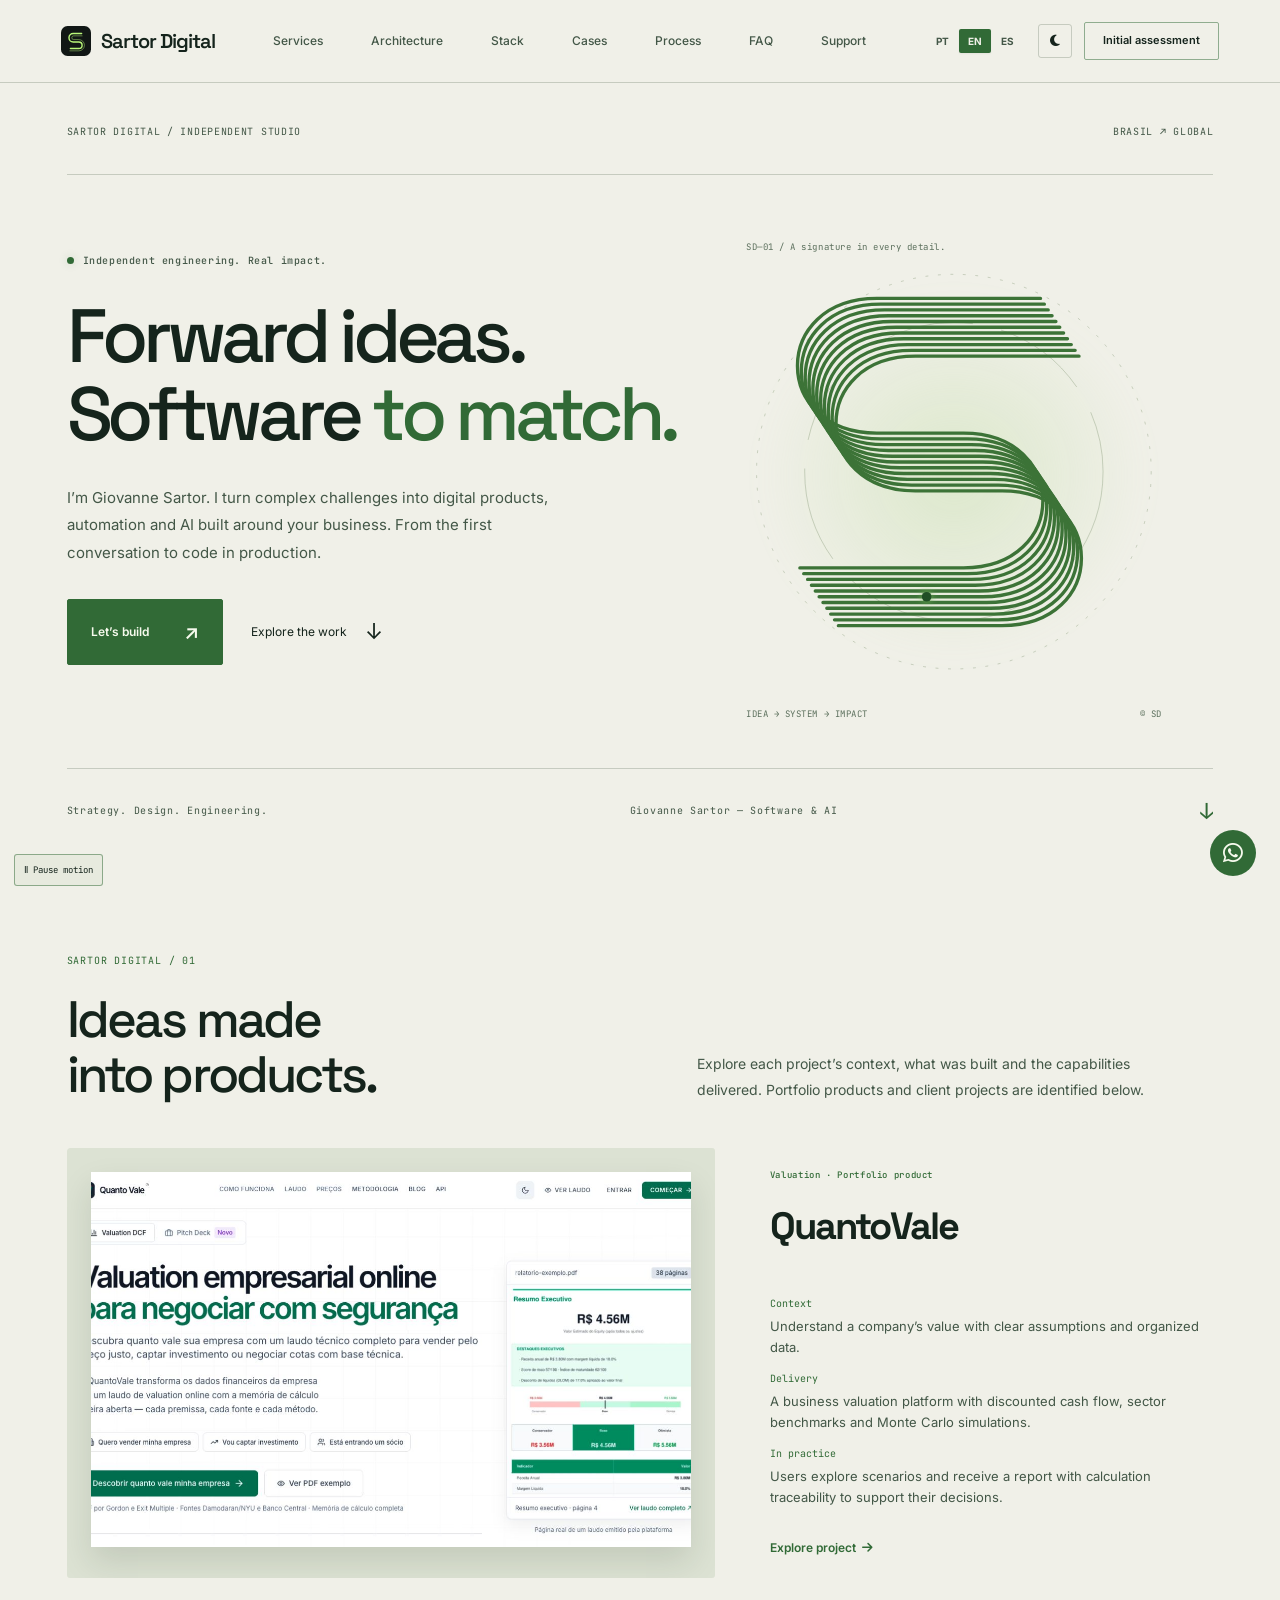
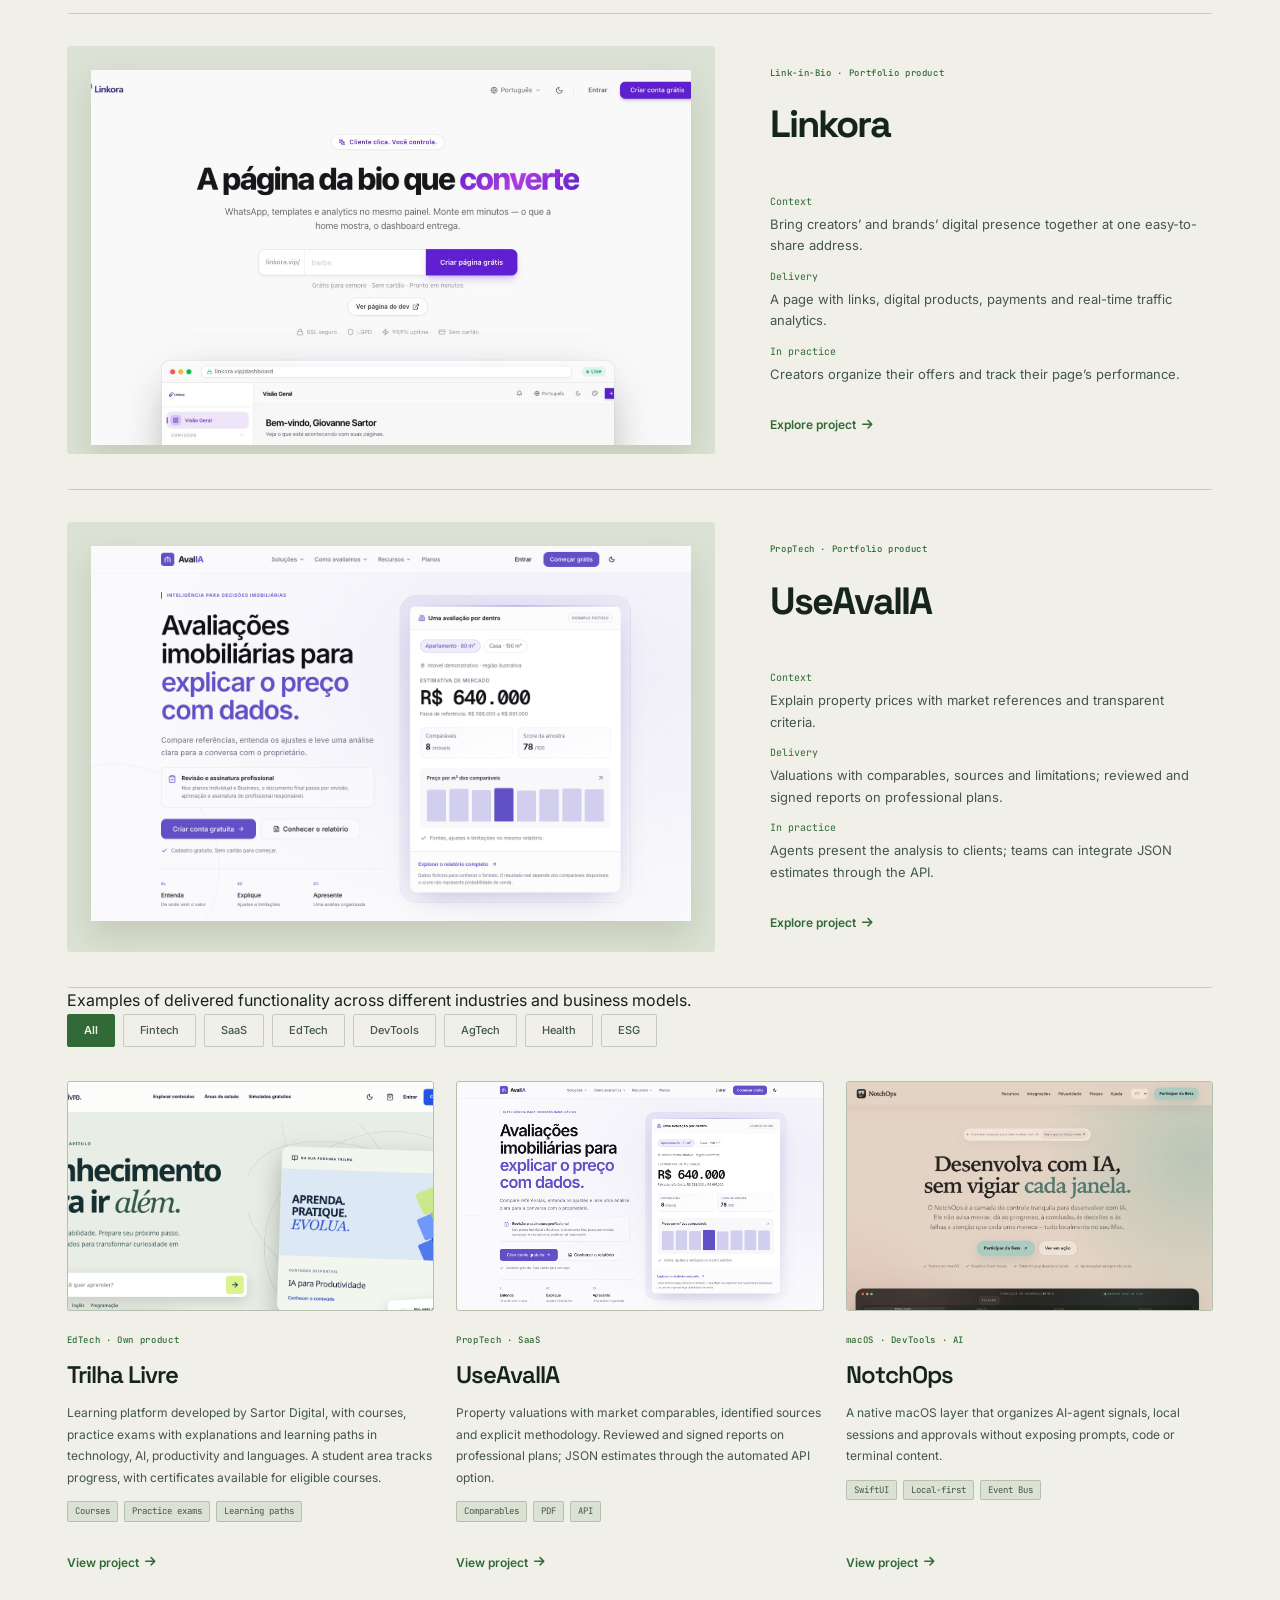
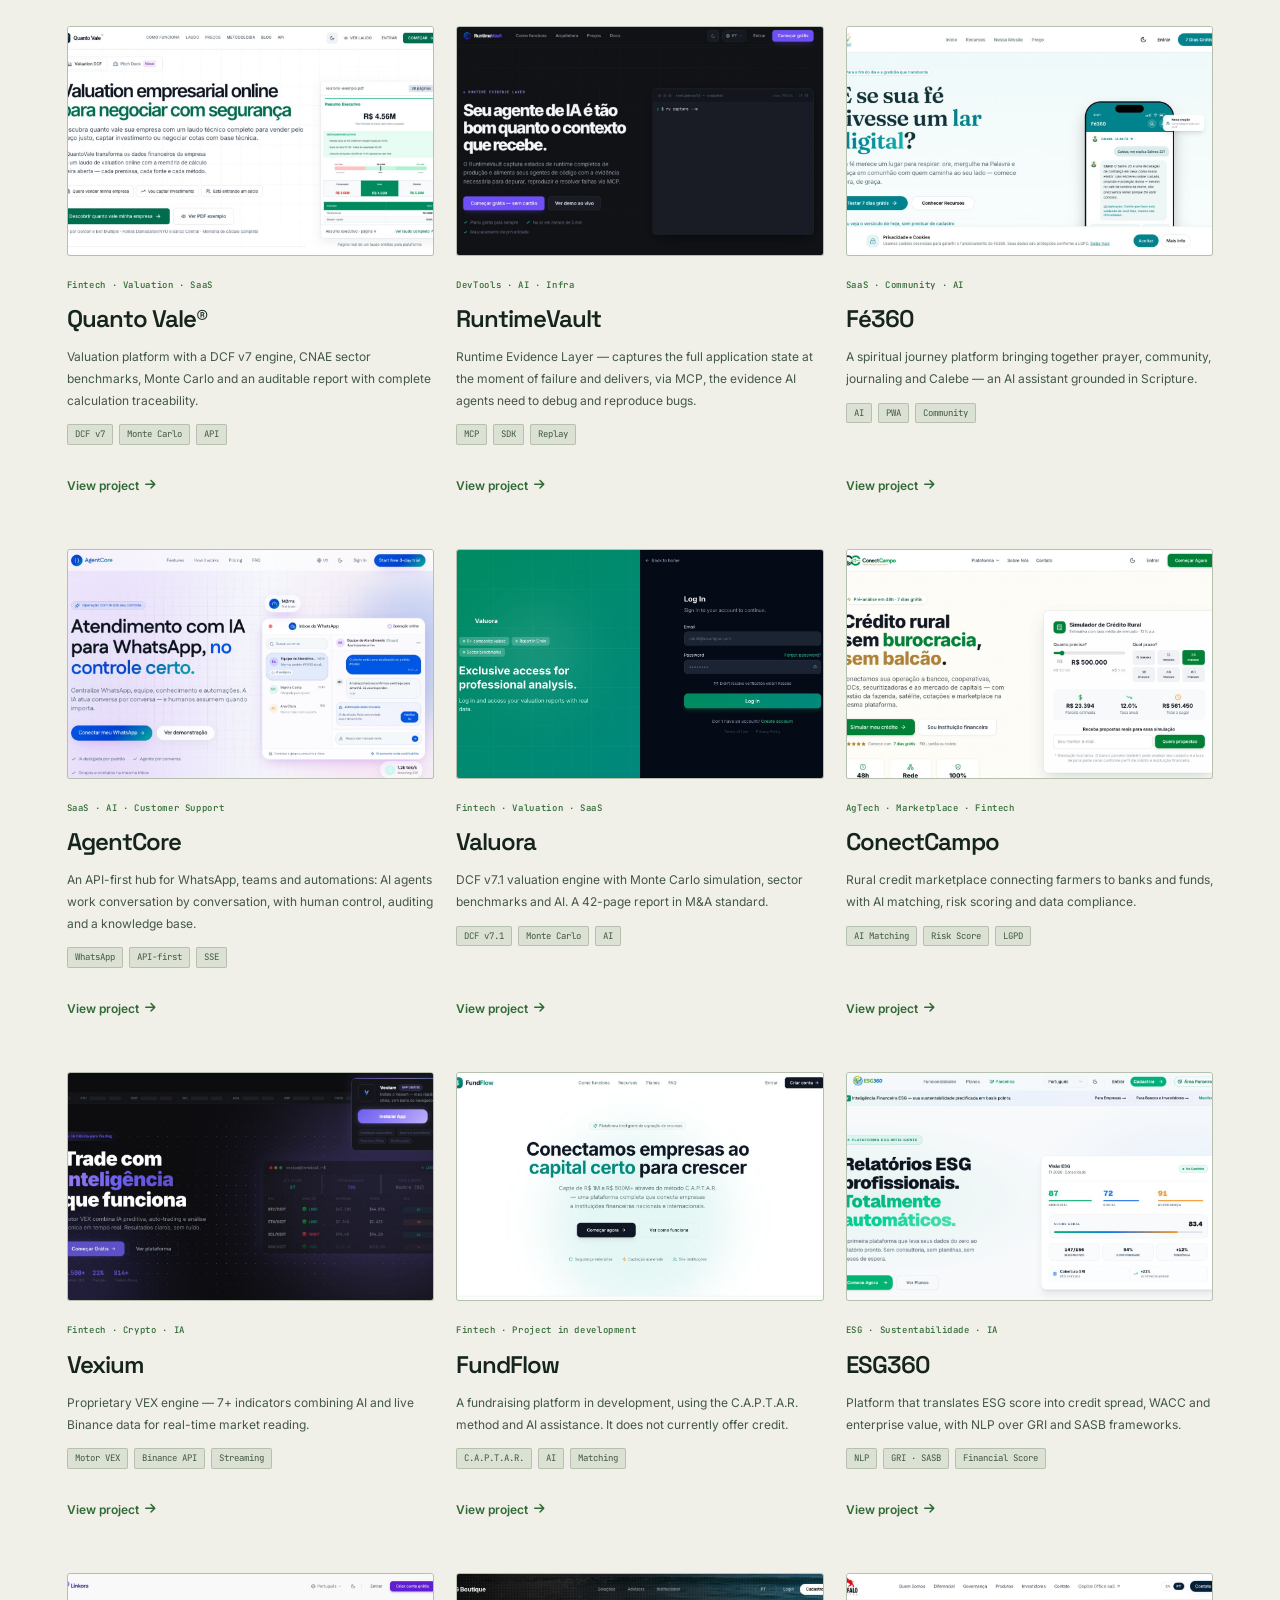
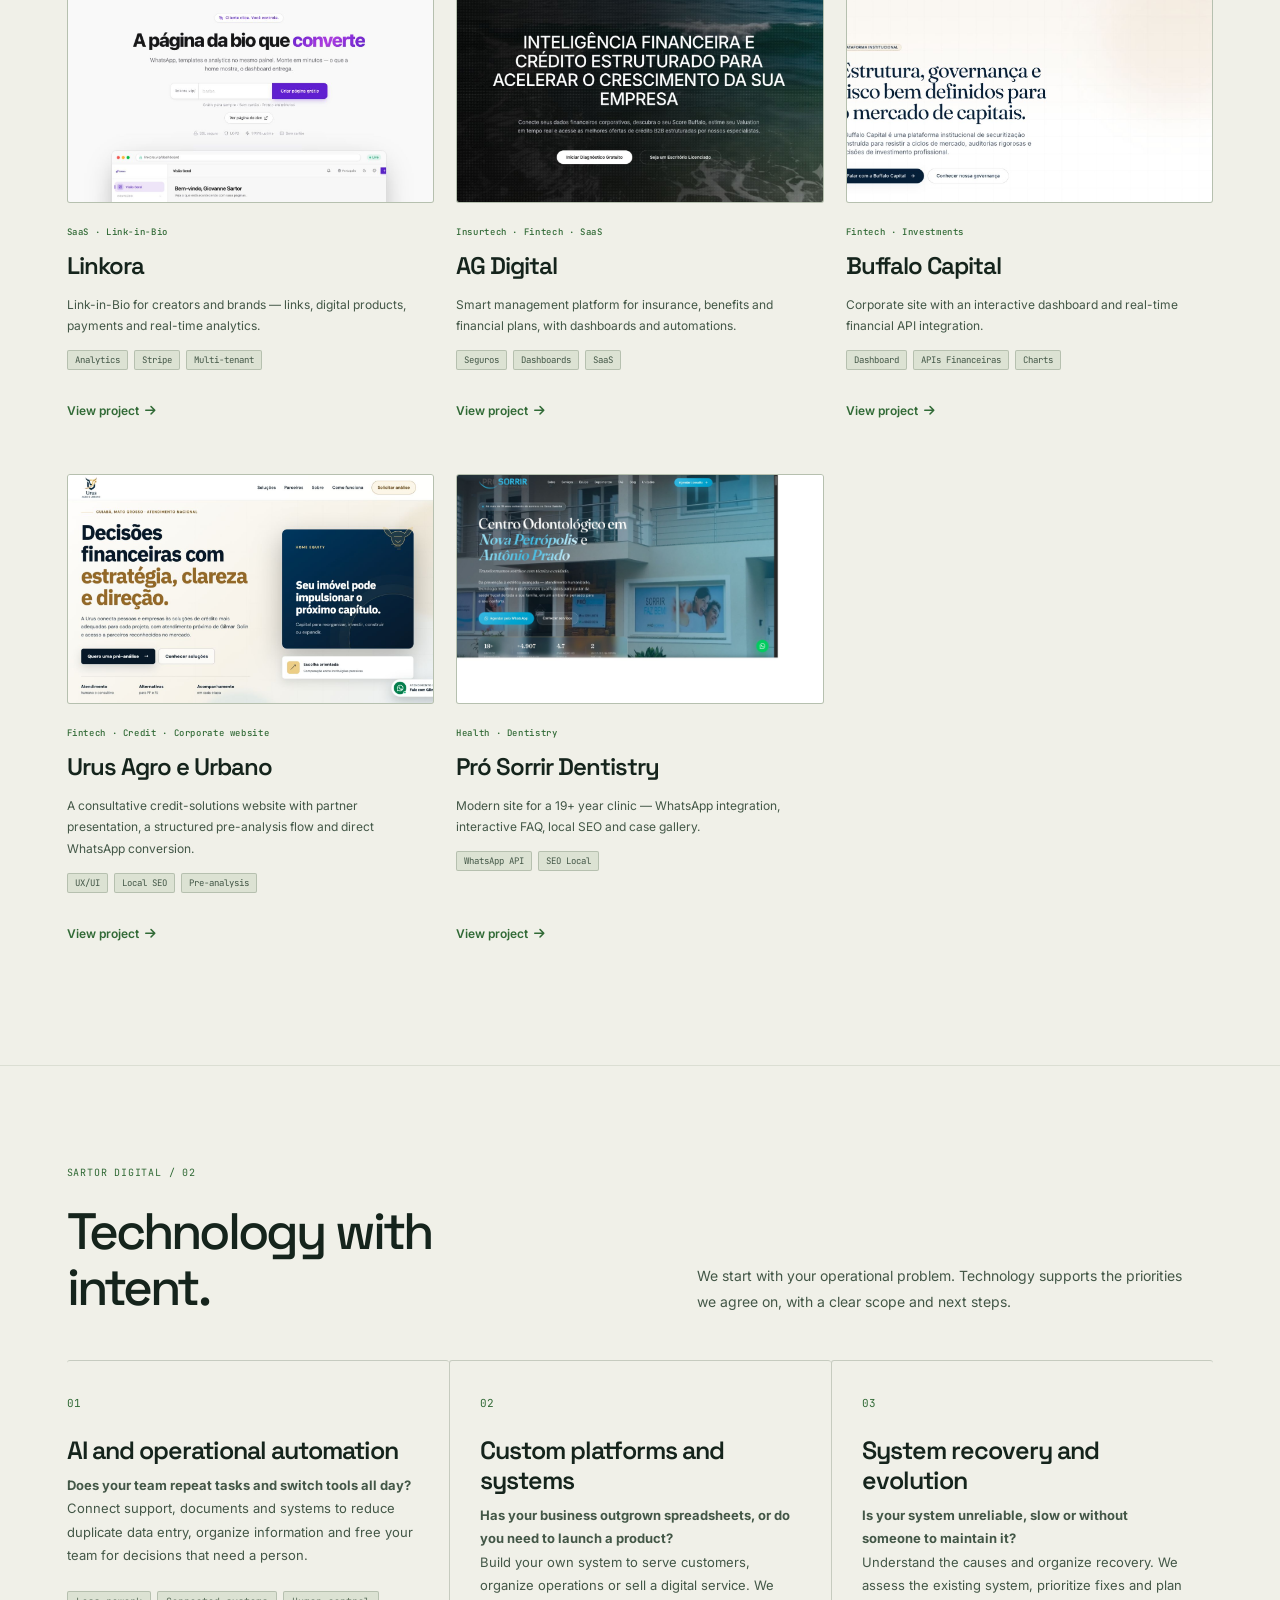
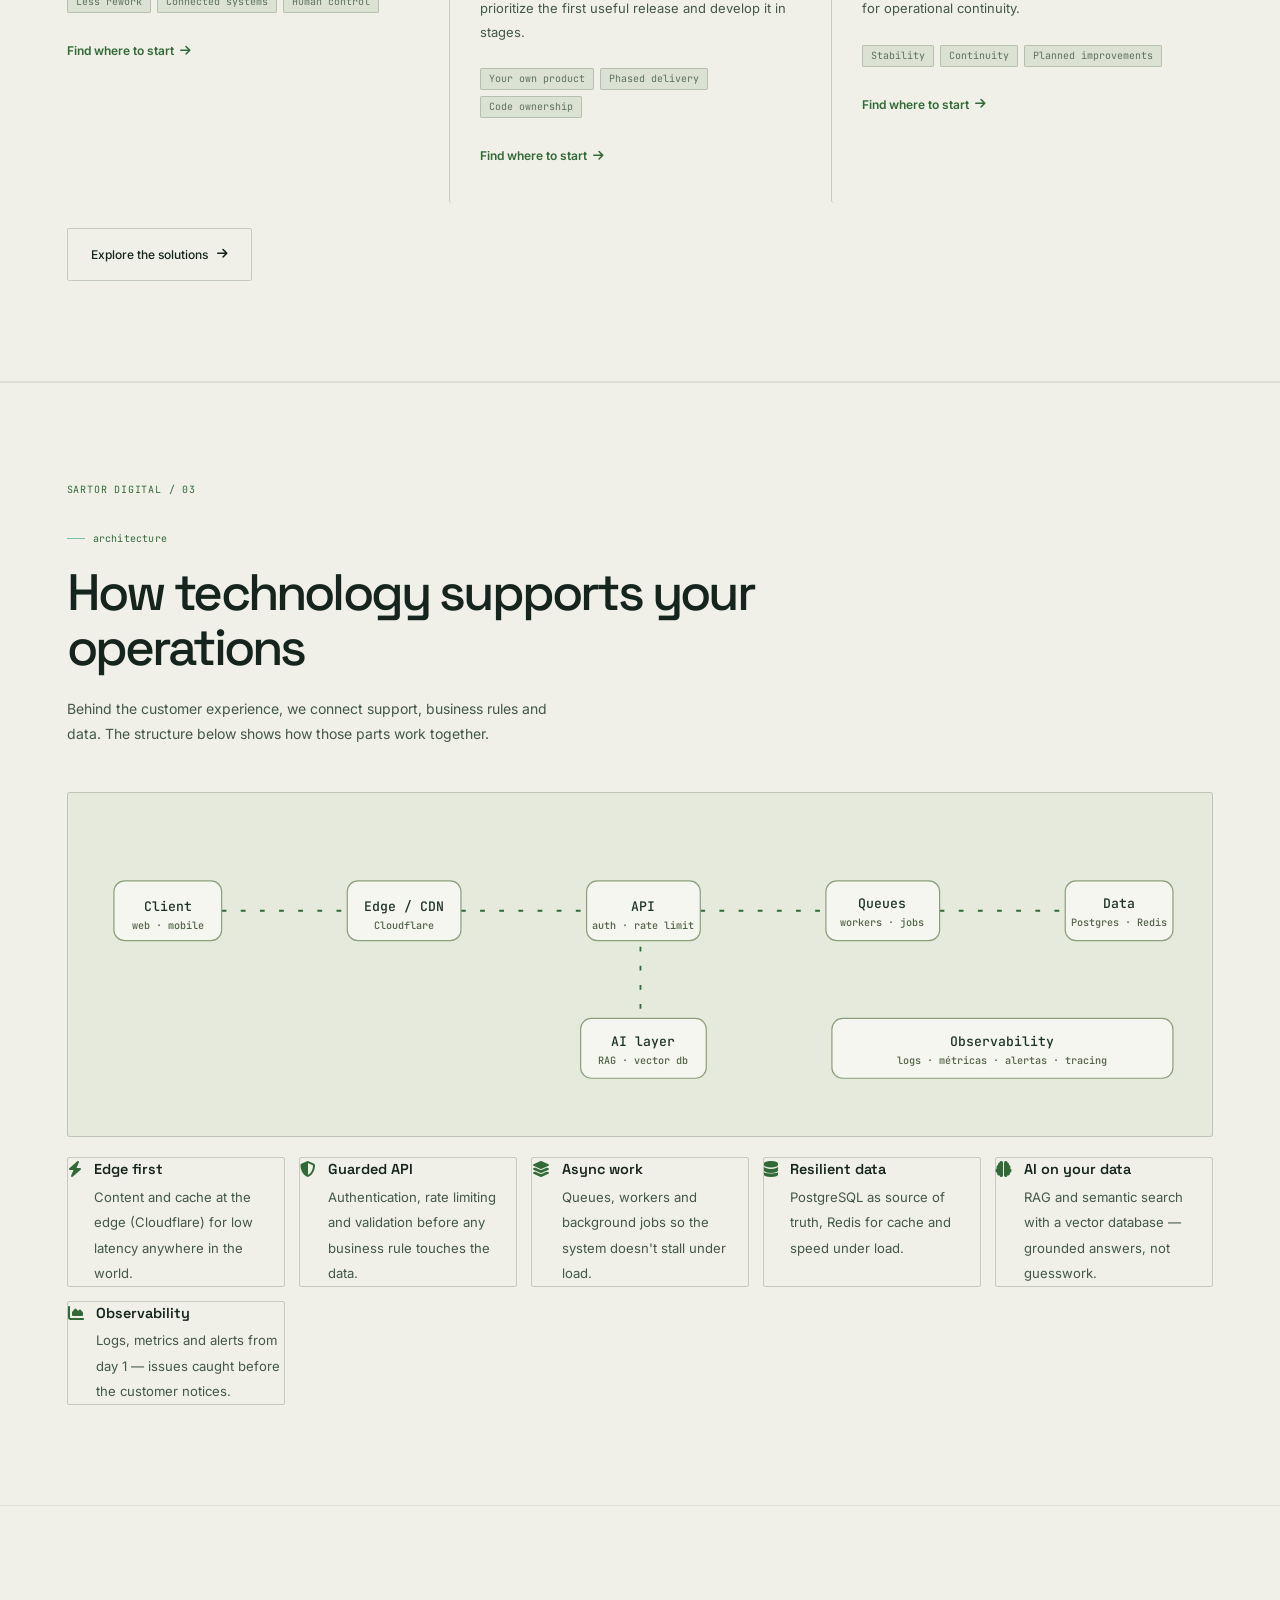
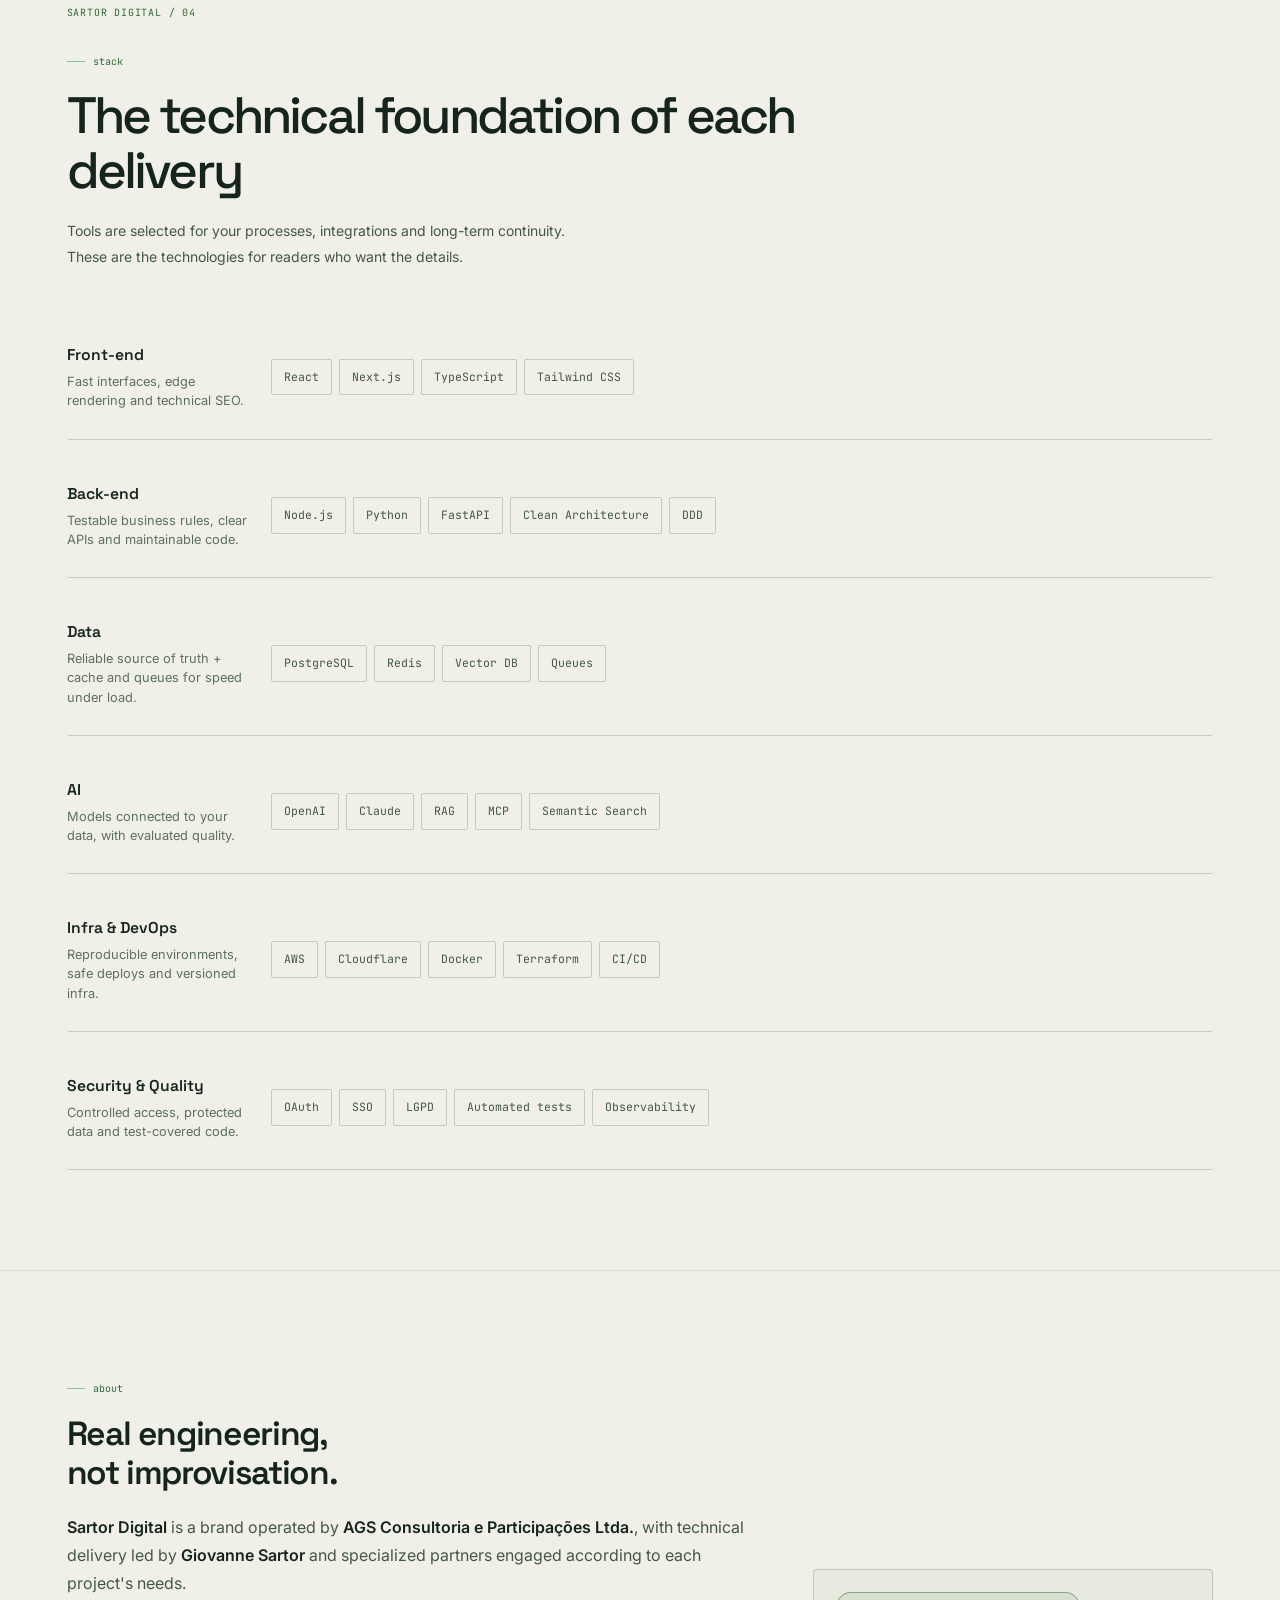
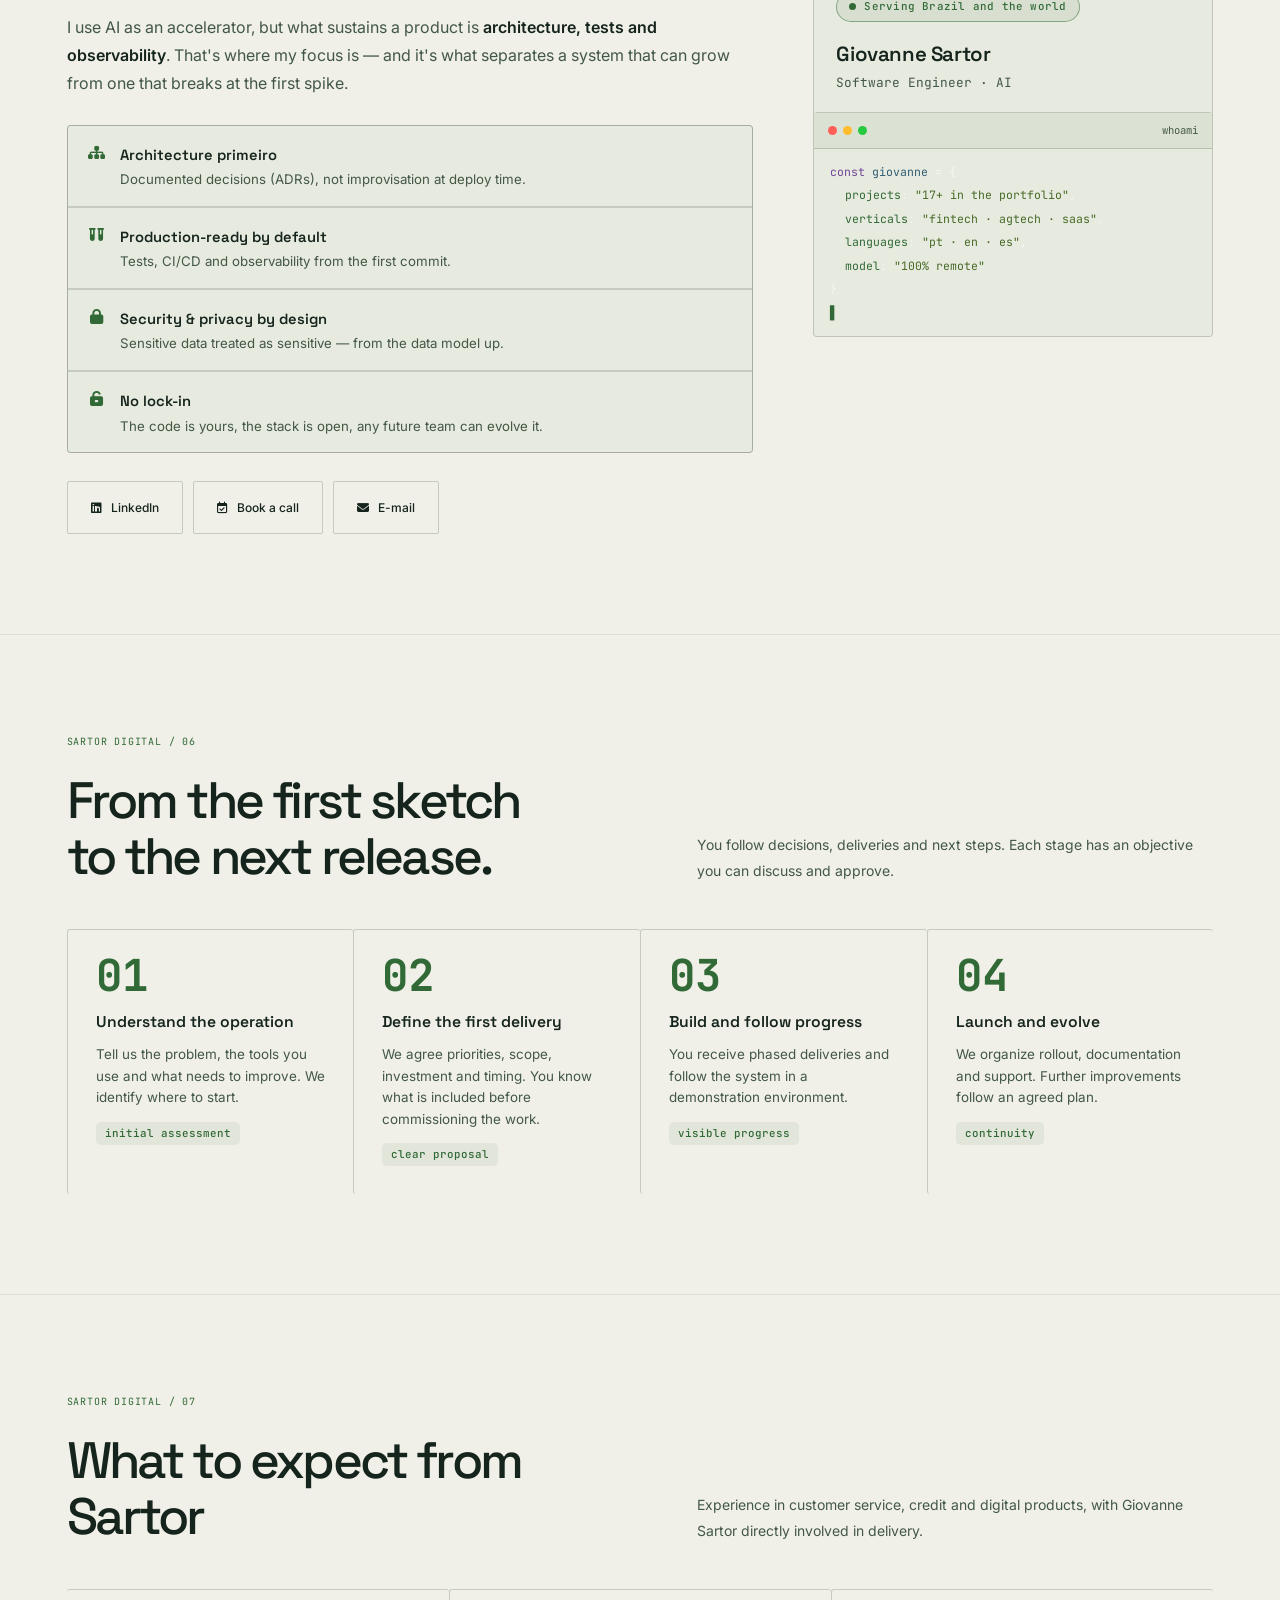
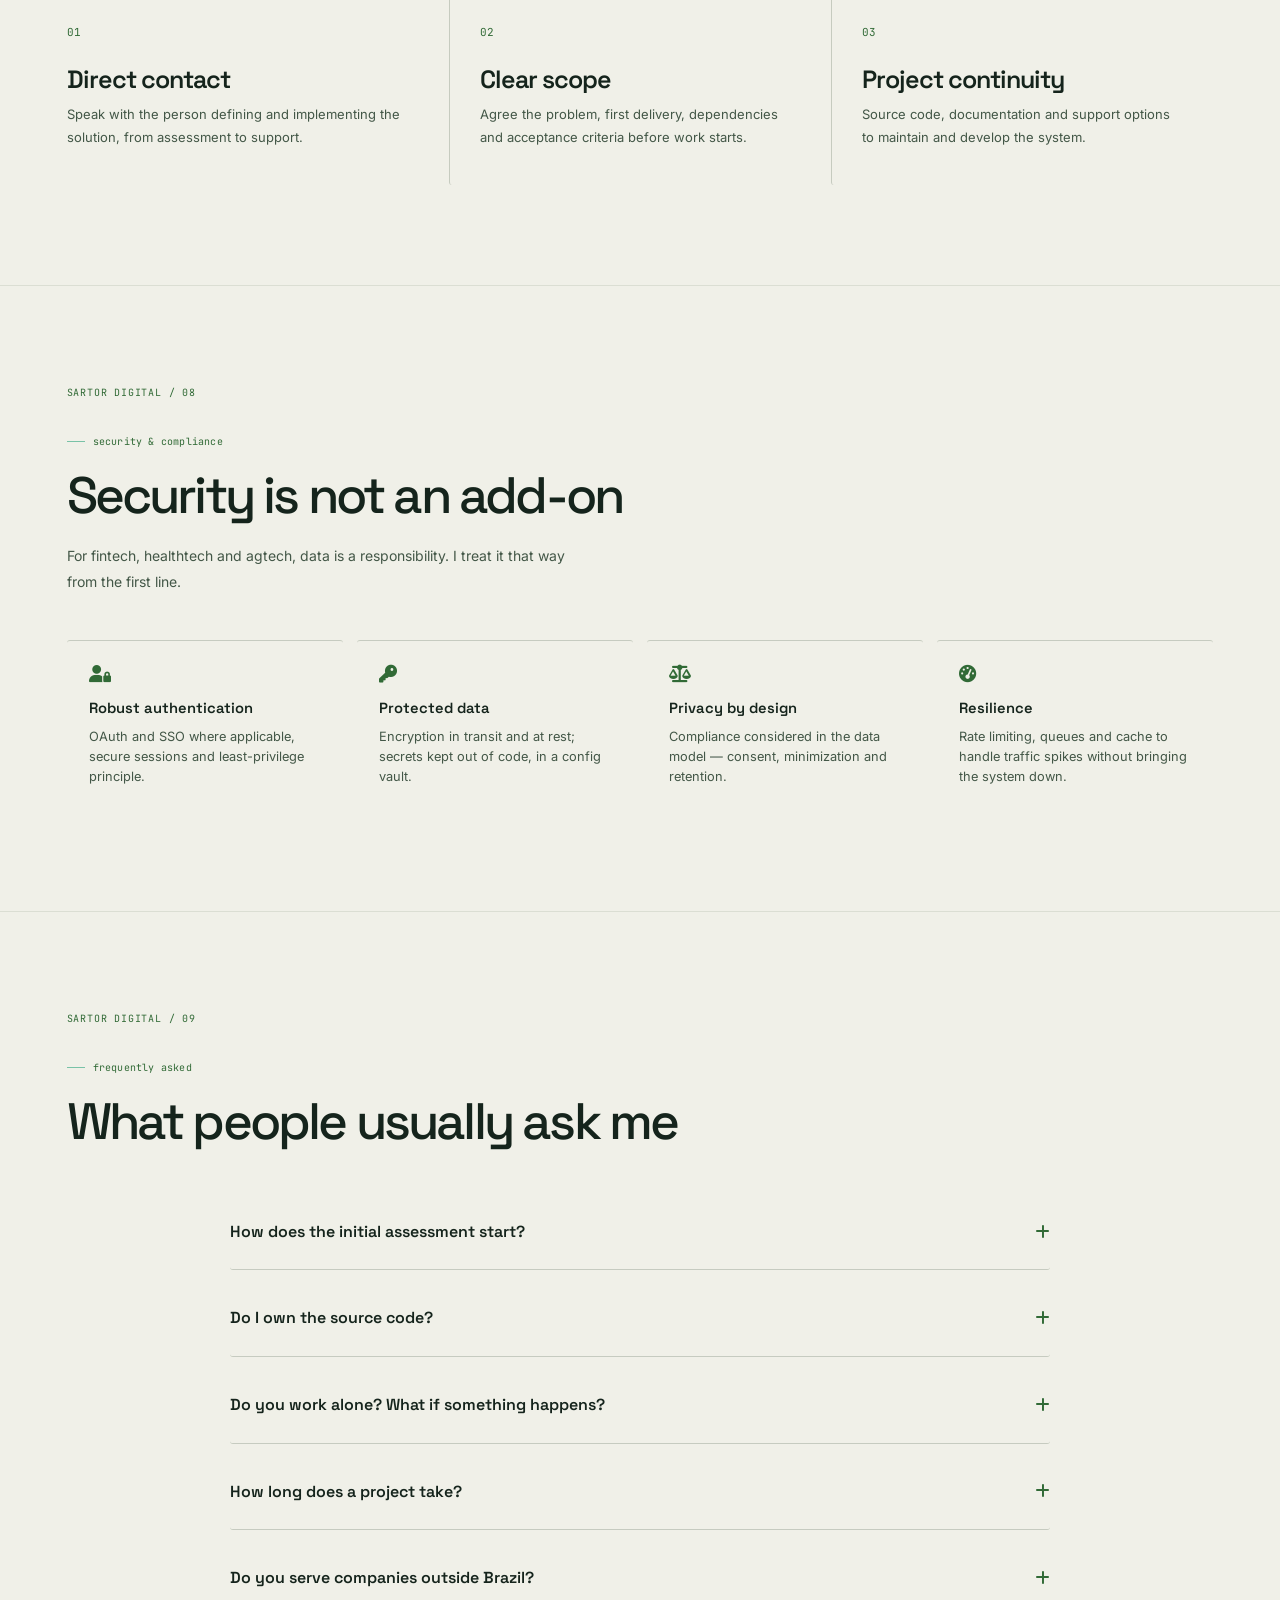
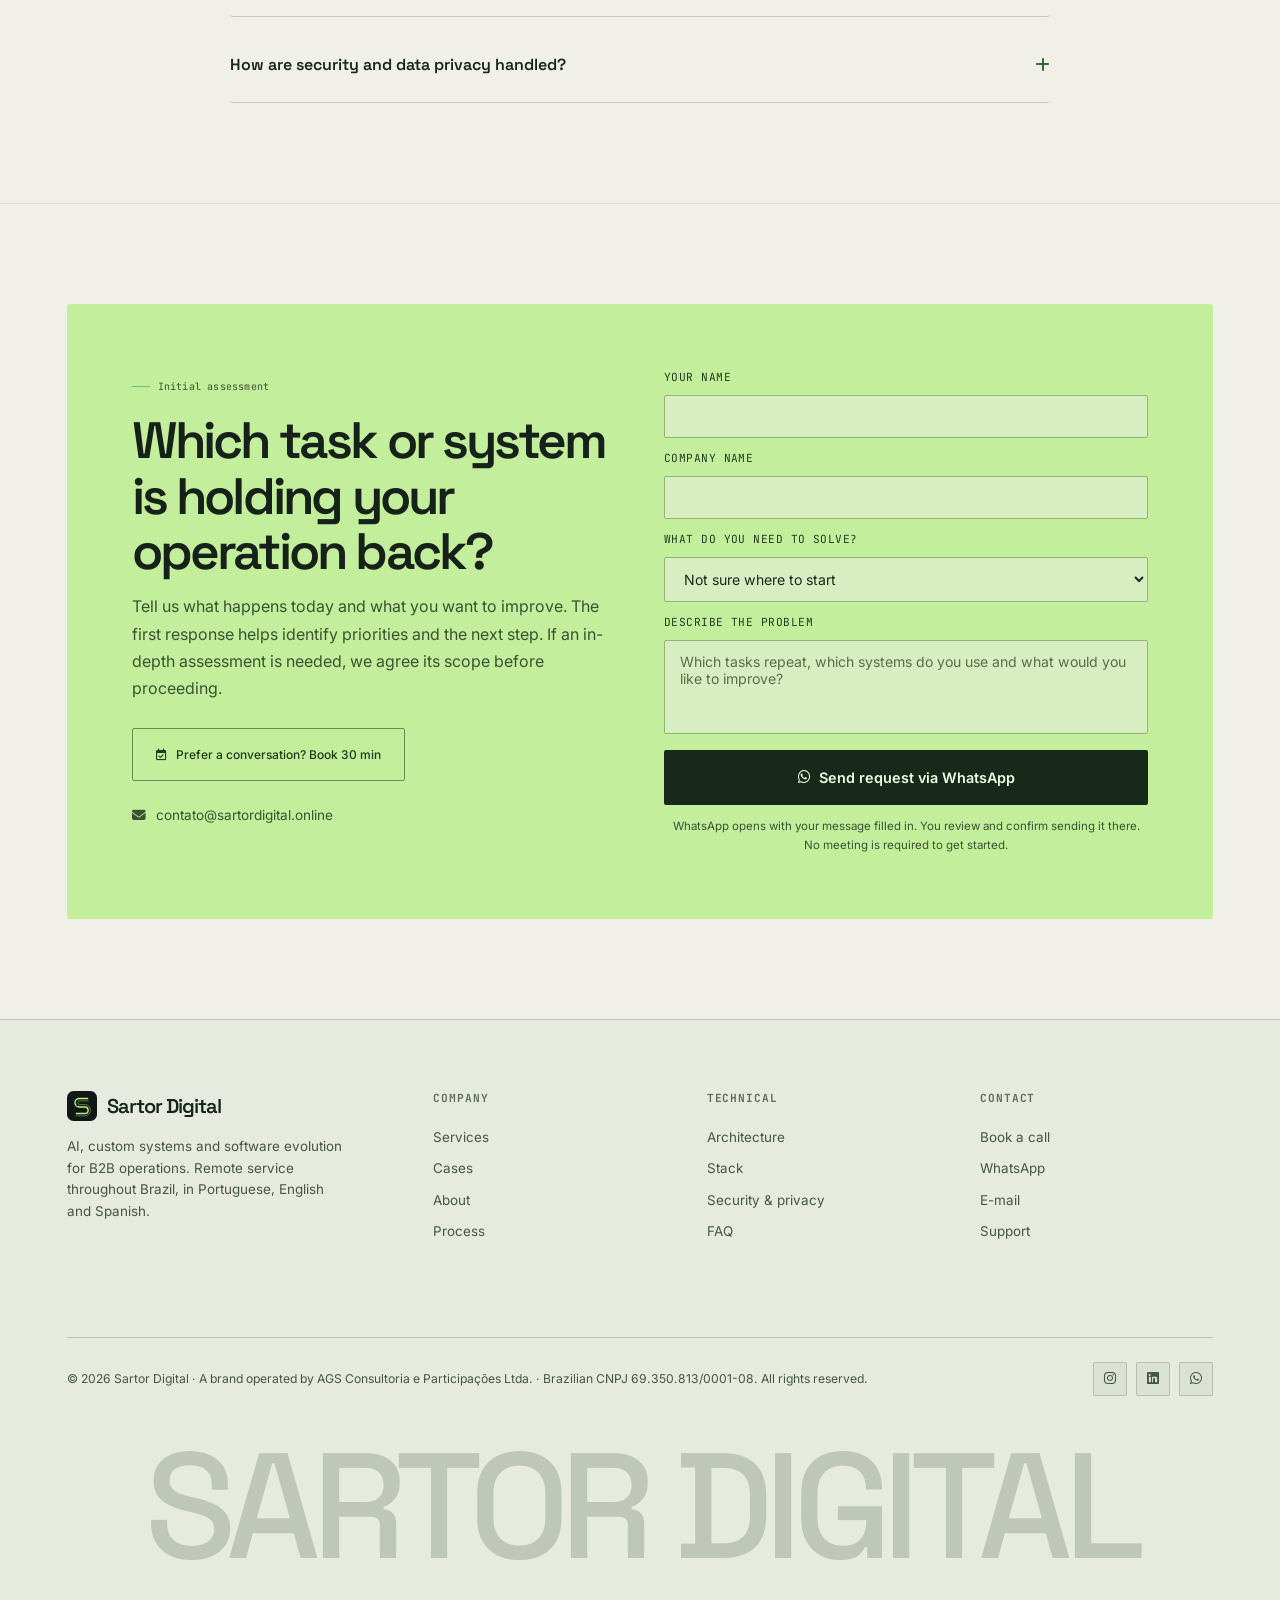
==== en/index.html @ 44c18caf "fix: serve new signature logo and favicon directly with fresh asset URLs" ====
<!DOCTYPE html>

<html data-theme="light" lang="en">
<head>
<meta charset="utf-8"/>
<script>(function(){var t=localStorage.getItem('sd-theme')||(window.matchMedia('(prefers-color-scheme: light)').matches?'light':'dark');document.documentElement.setAttribute('data-theme',t);})();</script>
<meta content="width=device-width, initial-scale=1.0" name="viewport"/>
<title>Software and AI to simplify your operations — Sartor Digital</title>
<meta content="Automate tasks, connect systems and launch your product. AI, custom platforms and system recovery. Remote service throughout Brazil." name="description"/>
<meta content="#F7F8FA" name="theme-color"/>
<meta content="AGS Consultoria e Participações Ltda." name="author"/>
<link href="https://sartordigital.online/en/" rel="canonical"/>
<link href="https://sartordigital.online/" hreflang="pt-br" rel="alternate"/>
<link href="https://sartordigital.online/en/" hreflang="en-us" rel="alternate"/>
<link href="https://sartordigital.online/es/" hreflang="es-es" rel="alternate"/>
<link href="https://sartordigital.online/" hreflang="x-default" rel="alternate"/>
<meta content="Sartor Digital — Software and AI to simplify your operations" property="og:title"/>
<meta content="Automate tasks, connect systems and launch your product. AI, custom platforms and system recovery. Remote service throughout Brazil." property="og:description"/>
<meta content="website" property="og:type"/>
<meta content="https://sartordigital.online/en/" property="og:url"/>
<meta content="https://sartordigital.online/en/og-image.png" property="og:image"/>
<meta content="1200" property="og:image:width"/>
<meta content="630" property="og:image:height"/>
<meta content="en_US" property="og:locale"/>
<meta content="summary_large_image" name="twitter:card"/>
<meta content="Sartor Digital — Software and AI to simplify your operations" name="twitter:title"/>
<meta content="Automate tasks, connect systems and launch your product. AI, custom platforms and system recovery. Remote service throughout Brazil." name="twitter:description"/>
<meta content="https://sartordigital.online/en/og-image.png" name="twitter:image"/>
<link href="../assets/signature-mark.svg" rel="icon" type="image/svg+xml"/>
<link href="https://fonts.googleapis.com" rel="preconnect"/>
<link crossorigin="" href="https://fonts.gstatic.com" rel="preconnect"/>
<link href="https://fonts.googleapis.com/css2?family=Space+Grotesk:wght@400;500;600;700&amp;family=Inter:wght@300;400;500;600;700&amp;family=JetBrains+Mono:wght@400;500&amp;display=swap" rel="stylesheet"/>
<link href="https://cdnjs.cloudflare.com/ajax/libs/font-awesome/6.4.0/css/all.min.css" rel="stylesheet"/>
<script type="application/ld+json">
{
  "@context": "https://schema.org",
  "@graph": [
    {
      "@type": "Organization",
      "@id": "https://sartordigital.online/#org",
      "name": "Sartor Digital",
      "legalName": "AGS Consultoria e Participações Ltda.",
      "taxID": "69.350.813/0001-08",
      "url": "https://sartordigital.online",
      "logo": "https://sartordigital.online/og-image.png",
      "image": "https://sartordigital.online/og-image.png",
      "founder": {
        "@type": "Person",
        "name": "Giovanne Sartor"
      },
      "description": "Automate tasks, connect systems and launch your product. AI, custom platforms and system recovery. Remote service throughout Brazil.",
      "sameAs": [
        "https://www.linkedin.com/in/giovannesartor/",
        "https://www.instagram.com/sartordigital"
      ]
    },
    {
      "@type": "ProfessionalService",
      "@id": "https://sartordigital.online/#service",
      "name": "Sartor Digital",
      "serviceType": [
        "AI and operational automation",
        "Custom platforms and systems",
        "System recovery and evolution"
      ],
      "provider": {
        "@id": "https://sartordigital.online/#org"
      },
      "areaServed": "Worldwide",
      "availableLanguage": [
        "en",
        "pt-BR",
        "es"
      ],
      "priceRange": "$$$",
      "url": "https://sartordigital.online"
    },
    {
      "@type": "Person",
      "@id": "https://sartordigital.online/#person",
      "name": "Giovanne Sartor",
      "jobTitle": "Software Engineer · AI Specialist",
      "worksFor": {
        "@id": "https://sartordigital.online/#org"
      },
      "url": "https://sartordigital.online",
      "knowsAbout": [
        "Architecture de Software",
        "Cloud",
        "DevOps",
        "CI/CD",
        "LLMs",
        "RAG",
        "Vector Database",
        "PostgreSQL",
        "Redis",
        "AWS",
        "Cloudflare",
        "Docker",
        "Segurança",
        "LGPD"
      ],
      "sameAs": [
        "https://www.linkedin.com/in/giovannesartor/"
      ]
    },
    {
      "@type": "FAQPage",
      "mainEntity": [
        {
          "@type": "Question",
          "name": "How does the initial assessment start?",
          "acceptedAnswer": {
            "@type": "Answer",
            "text": "Send a message about your operation and the problem you want to solve. The first response identifies priorities and next steps. If we need an in-depth review of systems or data, we agree its scope before starting."
          }
        },
        {
          "@type": "Question",
          "name": "Do I own the source code?",
          "acceptedAnswer": {
            "@type": "Answer",
            "text": "You receive the code developed for your project and the documentation agreed in the contract. Third-party services and components retain their own licenses and terms."
          }
        },
        {
          "@type": "Question",
          "name": "Do you work alone? What if something happens?",
          "acceptedAnswer": {
            "@type": "Answer",
            "text": "Delivery is led by me, with a network of partners for demand peaks. What reduces risk isn't team size but engineering: documented code, automated tests, infrastructure as code and a full handover. Nothing stays locked in one person's head."
          }
        },
        {
          "@type": "Question",
          "name": "How long does a project take?",
          "acceptedAnswer": {
            "@type": "Answer",
            "text": "Timing depends on scope, integrations and required access. Before work begins, we agree on a phased schedule with deliverables you can follow and review."
          }
        },
        {
          "@type": "Question",
          "name": "Do you serve companies outside Brazil?",
          "acceptedAnswer": {
            "@type": "Answer",
            "text": "Yes. We work remotely across Brazil and internationally, with delivery demonstrations and online meetings in Portuguese, English or Spanish."
          }
        },
        {
          "@type": "Question",
          "name": "How are security and data privacy handled?",
          "acceptedAnswer": {
            "@type": "Answer",
            "text": "Security by default: robust authentication (OAuth/SSO where applicable), encrypted sensitive data, least-privilege principle and privacy compliance considered from the data model."
          }
        }
      ]
    }
  ]
}
  </script>
<style>
  :root{--bg:#F7F8FA;--bg-2:#FFFFFF;--bg-3:#EFF1F5;--card:rgba(0,0,0,0.02);--card-hover:rgba(0,0,0,0.04);--border:rgba(0,0,0,0.09);--border-hi:rgba(5,150,105,0.35);--green:#059669;--green-2:#10B981;--green-dim:rgba(5,150,105,0.08);--accent-line:rgba(5,150,105,0.5);--text:#0A0A14;--text-2:#4B5563;--text-3:#9CA3AF;--shadow-sm:0 1px 2px rgba(0,0,0,0.06);--shadow-md:0 4px 16px rgba(0,0,0,0.07);--shadow-lg:0 16px 48px rgba(0,0,0,0.10);--radius-sm:8px;--radius:14px;--radius-lg:20px;--radius-xl:26px;--font-head:'Space Grotesk',sans-serif;--font-body:'Inter',sans-serif;--font-mono:'JetBrains Mono',monospace;--ease:cubic-bezier(0.4,0,0.2,1)}
  [data-theme="dark"]{--bg:#09090E;--bg-2:#0E0E16;--bg-3:#15151F;--card:rgba(255,255,255,0.022);--card-hover:rgba(255,255,255,0.045);--border:rgba(255,255,255,0.075);--border-hi:rgba(52,211,153,0.28);--green:#34D399;--green-2:#34D399;--green-dim:rgba(52,211,153,0.09);--accent-line:rgba(52,211,153,0.45);--text:#F1F5F9;--text-2:#98A2B3;--text-3:#5B6472;--shadow-sm:0 1px 2px rgba(0,0,0,0.4);--shadow-md:0 4px 16px rgba(0,0,0,0.45);--shadow-lg:0 16px 48px rgba(0,0,0,0.55)}
  *,*::before,*::after{margin:0;padding:0;box-sizing:border-box}
  html{scroll-behavior:smooth}
  body{font-family:var(--font-body);background:var(--bg);color:var(--text);overflow-x:hidden;-webkit-font-smoothing:antialiased;transition:background .3s,color .3s;line-height:1.6}
  a{text-decoration:none;color:inherit}img{max-width:100%}
  ::selection{background:var(--green-dim);color:var(--green)}
  .bg-grid{position:fixed;inset:0;z-index:0;pointer-events:none;background-image:linear-gradient(var(--border) 1px,transparent 1px),linear-gradient(90deg,var(--border) 1px,transparent 1px);background-size:64px 64px;opacity:.5;-webkit-mask-image:radial-gradient(ellipse 80% 60% at 50% 0%,#000 20%,transparent 75%);mask-image:radial-gradient(ellipse 80% 60% at 50% 0%,#000 20%,transparent 75%)}
  .bg-halo{position:fixed;top:-320px;left:50%;transform:translateX(-50%);width:900px;height:600px;z-index:0;pointer-events:none;background:radial-gradient(ellipse at center,var(--green-dim),transparent 60%);opacity:.9}
  .scroll-bar{position:fixed;top:0;left:0;right:0;height:2px;z-index:9999}
  .scroll-fill{height:100%;width:0%;background:var(--green);transition:width .1s linear}
  .wrap{max-width:1160px;margin:0 auto;padding:0 24px}
  .nav{position:fixed;top:0;left:0;right:0;z-index:200;padding:0 24px;transition:all .3s var(--ease)}
  .nav.scrolled{background:rgba(247,248,250,.85);backdrop-filter:blur(20px);-webkit-backdrop-filter:blur(20px);border-bottom:1px solid var(--border)}
  [data-theme="dark"] .nav.scrolled{background:rgba(9,9,14,.82)}
  .nav-inner{max-width:1160px;margin:0 auto;display:flex;align-items:center;justify-content:space-between;height:66px}
  .nav-logo{display:flex;align-items:center;gap:10px;font-family:var(--font-head);font-weight:600;font-size:1.02rem;letter-spacing:-.02em;color:var(--text)}
  .logo-mark{width:30px;height:30px;flex-shrink:0}
  .nav-links{display:flex;align-items:center;gap:1px}
  .nav-links a{font-size:.86rem;font-weight:500;color:var(--text-2);padding:7px 13px;border-radius:var(--radius-sm);transition:color .2s,background .2s}
  .nav-links a:hover{color:var(--text);background:var(--card-hover)}
  .nav-actions{display:flex;align-items:center;gap:8px}
  .lang-pill{display:flex;align-items:center;gap:1px;background:var(--bg-3);border:1px solid var(--border);border-radius:100px;padding:3px}
  .lang-btn{background:none;border:none;cursor:pointer;font-family:var(--font-body);font-size:.7rem;font-weight:700;color:var(--text-3);padding:4px 9px;border-radius:100px;transition:all .2s}
  .lang-btn.active{background:var(--bg-2);color:var(--text);box-shadow:var(--shadow-sm)}
  .lang-btn:hover:not(.active){color:var(--text-2)}
  .theme-toggle{width:34px;height:34px;border:1px solid var(--border);background:var(--bg-2);border-radius:var(--radius-sm);cursor:pointer;color:var(--text-2);display:flex;align-items:center;justify-content:center;font-size:.82rem;transition:all .2s}
  .theme-toggle:hover{border-color:var(--border-hi);color:var(--green)}
  .nav-cta{display:inline-flex;align-items:center;gap:8px;background:var(--green);color:#04120C;font-family:var(--font-body);font-weight:600;font-size:.8rem;padding:9px 18px;border-radius:var(--radius-sm);transition:all .2s;cursor:pointer;border:none}
  .nav-cta:hover{transform:translateY(-1px);filter:brightness(1.06)}
  .btn-primary{display:inline-flex;align-items:center;gap:9px;background:var(--green);color:#04120C;font-weight:600;font-size:.92rem;padding:13px 26px;border-radius:var(--radius);cursor:pointer;border:none;transition:all .2s;font-family:var(--font-body)}
  .btn-primary:hover{transform:translateY(-2px);filter:brightness(1.06)}
  .btn-ghost{display:inline-flex;align-items:center;gap:9px;background:var(--bg-2);color:var(--text);font-weight:500;font-size:.92rem;padding:12px 24px;border-radius:var(--radius);cursor:pointer;border:1px solid var(--border);transition:all .2s;font-family:var(--font-body)}
  .btn-ghost:hover{border-color:var(--border-hi);color:var(--green);transform:translateY(-1px)}
  .hero{min-height:100vh;display:flex;flex-direction:column;justify-content:center;position:relative;padding:120px 0 60px}
  .hero-inner{display:grid;grid-template-columns:1fr 400px;gap:64px;align-items:center;position:relative;z-index:2}
  .eyebrow{display:inline-flex;align-items:center;gap:9px;background:var(--green-dim);border:1px solid var(--border-hi);border-radius:100px;padding:6px 14px;font-family:var(--font-mono);font-size:.72rem;font-weight:500;color:var(--green);margin-bottom:26px;letter-spacing:.02em}
  .eyebrow-dot{width:7px;height:7px;border-radius:50%;background:var(--green);animation:pulse 2.4s ease-in-out infinite}
  @keyframes pulse{0%,100%{opacity:1}50%{opacity:.4}}
  .hero h1{font-family:var(--font-head);font-size:clamp(2.5rem,5vw,4rem);font-weight:600;line-height:1.05;letter-spacing:-.045em;color:var(--text);margin-bottom:24px}
  .hero h1 em{font-style:normal;color:var(--green)}
  .hero-sub{font-size:1.08rem;color:var(--text-2);line-height:1.65;max-width:520px;margin-bottom:36px}
  .hero-sub strong{color:var(--text);font-weight:600}
  .hero-btns{display:flex;gap:12px;flex-wrap:wrap;margin-bottom:40px}
  .hero-strip{display:flex;flex-wrap:wrap;gap:10px 22px;padding-top:24px;border-top:1px solid var(--border)}
  .strip-item{display:flex;align-items:center;gap:8px;font-size:.82rem;color:var(--text-2)}
  .strip-item i{color:var(--green);font-size:.78rem}
  .hero-visual{position:relative;display:flex;justify-content:center;align-items:center}
  .device-card{width:100%;border:1px solid var(--border);border-radius:var(--radius-lg);background:var(--bg-2);box-shadow:var(--shadow-lg);overflow:hidden}
  .dc-top{padding:22px 22px 18px}
  .dc-status{display:inline-flex;align-items:center;gap:8px;background:var(--green-dim);border:1px solid var(--border-hi);border-radius:100px;padding:5px 12px;margin-bottom:16px}
  .dc-status .d{width:7px;height:7px;border-radius:50%;background:var(--green);animation:pulse 2.4s ease-in-out infinite}
  .dc-status span{font-family:var(--font-mono);font-size:.68rem;font-weight:500;color:var(--green);letter-spacing:.02em}
  .dc-name{font-family:var(--font-head);font-size:1.28rem;font-weight:600;color:var(--text);letter-spacing:-.02em}
  .dc-role{font-size:.8rem;color:var(--text-2);font-family:var(--font-mono);margin-top:3px}
  .dc-cta{display:inline-flex;align-items:center;gap:8px;margin-top:18px;background:var(--green);color:#04120C;font-weight:600;font-size:.82rem;padding:10px 18px;border-radius:var(--radius-sm);transition:all .2s}
  .dc-cta:hover{filter:brightness(1.06);transform:translateY(-1px)}
  .term{background:#0B0B12;border-top:1px solid var(--border);font-family:var(--font-mono);font-size:.72rem}
  .term-bar{display:flex;align-items:center;gap:6px;padding:9px 14px;background:rgba(255,255,255,.03);border-bottom:1px solid rgba(255,255,255,.06)}
  .td{width:9px;height:9px;border-radius:50%}.td.r{background:#ff5f56}.td.y{background:#ffbd2e}.td.g{background:#27c93f}
  .term-title{margin-left:auto;color:rgba(255,255,255,.32);font-size:.66rem}
  .term-body{padding:13px 16px;display:flex;flex-direction:column;gap:4px;line-height:1.7}
  .tl{color:rgba(255,255,255,.6)}.ti{padding-left:15px}
  .c-kw{color:#c792ea}.c-var{color:#82aaff}.c-str{color:#a5e3a0}.c-key{color:#7fd4c9}
  .cursor::after{content:'▋';color:var(--green);animation:blink 1.1s step-end infinite}
  @keyframes blink{0%,100%{opacity:1}50%{opacity:0}}
  .stats-row{position:relative;z-index:2;display:grid;grid-template-columns:repeat(4,1fr);gap:1px;background:var(--border);border:1px solid var(--border);border-radius:var(--radius-lg);margin:72px 0 0;overflow:hidden}
  .stat-box{background:var(--bg-2);padding:30px 22px;text-align:center;transition:background .3s}
  .stat-box:hover{background:var(--card-hover)}
  .stat-num{font-family:var(--font-head);font-size:2.2rem;font-weight:600;color:var(--text);letter-spacing:-.04em;line-height:1;margin-bottom:8px}
  .stat-num .u{color:var(--green)}
  .stat-label{font-size:.78rem;color:var(--text-2);line-height:1.4}
  .section{padding:96px 0;position:relative;z-index:1}
  .sec-divider{border:none;border-top:1px solid var(--border);margin:0}
  .section-tag{display:inline-flex;align-items:center;gap:8px;font-family:var(--font-mono);font-size:.72rem;font-weight:500;color:var(--green);margin-bottom:18px;letter-spacing:.02em}
  .section-tag::before{content:'';width:18px;height:1px;background:var(--accent-line)}
  .section-title{font-family:var(--font-head);font-size:clamp(1.8rem,3.4vw,2.6rem);font-weight:600;letter-spacing:-.04em;line-height:1.1;color:var(--text);margin-bottom:16px}
  .section-sub{font-size:1rem;color:var(--text-2);line-height:1.7;max-width:560px}
  .section-head{margin-bottom:52px}.section-head.center{text-align:center}.section-head.center .section-sub{margin:0 auto}.section-head.center .section-tag{justify-content:center}
  .g-card{background:var(--bg-2);border:1px solid var(--border);border-radius:var(--radius-lg);transition:all .28s var(--ease);position:relative;overflow:hidden}
  [data-theme="dark"] .g-card{background:var(--card)}
  .g-card:hover{border-color:var(--border-hi);box-shadow:var(--shadow-md);transform:translateY(-2px)}
  .services-grid{display:grid;grid-template-columns:repeat(3,1fr);gap:14px}
  .svc-card{padding:30px 26px}
  .svc-icon{width:44px;height:44px;border-radius:11px;display:flex;align-items:center;justify-content:center;font-size:1.05rem;margin-bottom:18px;background:var(--green-dim);color:var(--green);border:1px solid var(--border-hi)}
  .svc-card h3{font-family:var(--font-head);font-size:1.05rem;font-weight:600;margin-bottom:9px;color:var(--text);letter-spacing:-.01em}
  .svc-card p{font-size:.875rem;color:var(--text-2);line-height:1.6}
  .svc-meta{display:flex;flex-wrap:wrap;gap:6px;margin-top:16px}
  .svc-meta span{font-family:var(--font-mono);font-size:.66rem;color:var(--text-3);background:var(--bg-3);border:1px solid var(--border);border-radius:5px;padding:2px 8px}
  .logowall{display:flex;flex-wrap:wrap;justify-content:center;gap:12px 14px;margin-top:8px}
  .logowall-lead{text-align:center;font-family:var(--font-mono);font-size:.72rem;color:var(--text-3);letter-spacing:.08em;text-transform:uppercase;margin-bottom:28px}
  .lw-item{display:flex;align-items:center;gap:9px;padding:11px 18px;border:1px solid var(--border);border-radius:100px;background:var(--bg-2);font-family:var(--font-head);font-weight:600;font-size:.9rem;color:var(--text-2);transition:all .2s}
  [data-theme="dark"] .lw-item{background:var(--card)}
  .lw-item:hover{color:var(--text);border-color:var(--border-hi)}
  .lw-item i{color:var(--green);font-size:.8rem}
  .about-grid{display:grid;grid-template-columns:1fr 400px;gap:72px;align-items:center}
  .about-text h2{font-family:var(--font-head);font-size:2.1rem;font-weight:600;letter-spacing:-.04em;line-height:1.15;margin-bottom:20px;color:var(--text)}
  .about-text p{color:var(--text-2);line-height:1.75;margin-bottom:16px}
  .about-text p strong{color:var(--text);font-weight:600}
  .principles{display:grid;gap:2px;margin:28px 0;background:var(--border);border:1px solid var(--border);border-radius:var(--radius);overflow:hidden}
  .principle{background:var(--bg-2);padding:16px 20px;display:flex;gap:14px;align-items:flex-start}
  [data-theme="dark"] .principle{background:var(--bg-2)}
  .principle i{color:var(--green);font-size:.95rem;margin-top:3px;width:18px;text-align:center;flex-shrink:0}
  .principle b{font-family:var(--font-head);font-weight:600;color:var(--text);font-size:.92rem}
  .principle p{margin:2px 0 0;font-size:.83rem;color:var(--text-2);line-height:1.55}
  .about-socials{display:flex;gap:10px;flex-wrap:wrap;margin-top:6px}
  .about-photo-col{position:relative}
  .arch-diagram{border:1px solid var(--border);border-radius:var(--radius-lg);background:var(--bg-2);padding:34px 30px;overflow:hidden}
  [data-theme="dark"] .arch-diagram{background:var(--card)}
  .arch-svg{width:100%;height:auto;display:block}
  .arch-node rect{fill:var(--bg-3);stroke:var(--border);stroke-width:1}
  .arch-node.hi rect{fill:var(--green-dim);stroke:var(--border-hi)}
  .arch-node text{fill:var(--text);font-family:var(--font-mono);font-size:11px;font-weight:500}
  .arch-node .sub{fill:var(--text-3);font-size:8.5px}
  .arch-flow{stroke:var(--accent-line);stroke-width:1.5;fill:none;stroke-dasharray:5 4;animation:dash 18s linear infinite}
  @keyframes dash{to{stroke-dashoffset:-200}}
  .arch-legend{display:grid;grid-template-columns:repeat(auto-fit,minmax(200px,1fr));gap:14px;margin-top:32px}
  .arch-leg{display:flex;gap:12px;align-items:flex-start}
  .arch-leg i{color:var(--green);margin-top:3px}
  .arch-leg b{font-family:var(--font-head);font-weight:600;font-size:.9rem;color:var(--text);display:block;margin-bottom:2px}
  .arch-leg span{font-size:.82rem;color:var(--text-2);line-height:1.5}
  .stack-layers{display:grid;gap:14px}
  .stack-layer{border:1px solid var(--border);border-radius:var(--radius);background:var(--bg-2);padding:22px 24px;display:grid;grid-template-columns:180px 1fr;gap:24px;align-items:center}
  [data-theme="dark"] .stack-layer{background:var(--card)}
  .stack-layer:hover{border-color:var(--border-hi)}
  .stack-layer h4{font-family:var(--font-head);font-weight:600;font-size:.98rem;color:var(--text)}
  .stack-layer .why{font-size:.8rem;color:var(--text-3);margin-top:4px;line-height:1.5}
  .stack-tags{display:flex;flex-wrap:wrap;gap:7px}
  .stack-tag{font-family:var(--font-mono);font-size:.72rem;color:var(--text-2);background:var(--bg-3);border:1px solid var(--border);border-radius:6px;padding:4px 10px;transition:all .2s}
  .stack-tag:hover{color:var(--green);border-color:var(--border-hi);background:var(--green-dim)}
  @media(max-width:640px){.stack-layer{grid-template-columns:1fr;gap:12px}}
  .portfolio-filters{display:flex;gap:8px;flex-wrap:wrap;margin-bottom:34px}
  .pf-pill{background:var(--bg-2);border:1px solid var(--border);border-radius:100px;padding:7px 16px;font-size:.8rem;font-weight:500;color:var(--text-2);cursor:pointer;transition:all .2s}
  .pf-pill.active,.pf-pill:hover{background:var(--green);color:#04120C;border-color:var(--green);font-weight:600}
  .portfolio-grid{display:grid;grid-template-columns:repeat(3,1fr);gap:14px}
  .featured-cases{display:grid;grid-template-columns:repeat(3,1fr);gap:18px;margin-top:34px}.featured-case{padding:0;overflow:hidden;display:flex;flex-direction:column}.case-browser{margin:10px 10px 0;border:1px solid var(--border);border-radius:10px 10px 0 0;overflow:hidden;background:var(--bg-3)}.case-browser-bar{height:25px;display:flex;align-items:center;gap:5px;padding:0 9px;border-bottom:1px solid var(--border);font-family:var(--font-mono);font-size:.57rem;color:var(--text-3)}.case-browser-bar i{width:5px;height:5px;border-radius:50%;background:var(--text-3);opacity:.55}.case-browser-bar span{margin-left:4px;overflow:hidden;text-overflow:ellipsis;white-space:nowrap}.case-shot{display:block;width:100%;aspect-ratio:16/10;object-fit:cover;object-position:top;transition:transform .35s var(--ease)}.featured-case:hover .case-shot{transform:scale(1.025)}.featured-body{padding:20px}.featured-body h3{font-family:var(--font-head);font-size:1.15rem;letter-spacing:-.02em;margin:6px 0 9px}.featured-body p{font-size:.85rem;color:var(--text-2);line-height:1.6;margin-bottom:15px}.other-cases-label{font-family:var(--font-mono);font-size:.72rem;letter-spacing:.08em;text-transform:uppercase;color:var(--text-3);margin:56px 0 18px}
  .pf-card{padding:0;cursor:pointer}
  .pf-cover{height:150px;position:relative;overflow:hidden;border-radius:var(--radius-lg) var(--radius-lg) 0 0;display:flex;align-items:center;justify-content:center;border-bottom:1px solid var(--border)}
  .pf-cover .glyph{font-size:2.4rem;color:var(--green);opacity:.9;position:relative;z-index:2}
  .pf-cover::before{content:'';position:absolute;inset:0;background:linear-gradient(135deg,var(--green-dim),transparent 70%);opacity:.8}
  .pf-cover::after{content:'';position:absolute;inset:0;background-image:linear-gradient(var(--border) 1px,transparent 1px),linear-gradient(90deg,var(--border) 1px,transparent 1px);background-size:22px 22px;opacity:.5}
  .pf-cover .pf-name-badge{position:absolute;bottom:12px;left:14px;z-index:3;font-family:var(--font-head);font-weight:700;font-size:1.05rem;color:var(--text);letter-spacing:-.02em}
  .pf-cover.has-shot{display:block;background:var(--bg-3)}.pf-cover.has-shot::before,.pf-cover.has-shot::after{display:none}.pf-cover.has-shot .glyph,.pf-cover.has-shot .pf-name-badge{display:none}.pf-cover-image{display:block;width:100%;height:100%;object-fit:cover;object-position:top;transition:transform .35s var(--ease)}.pf-card:hover .pf-cover-image{transform:scale(1.025)}
  .pf-body{padding:18px 20px 20px}
  .pf-tag{font-family:var(--font-mono);font-size:.68rem;font-weight:500;color:var(--green);margin-bottom:8px;letter-spacing:.02em}
  .pf-body h3{font-family:var(--font-head);font-size:1rem;font-weight:600;margin-bottom:8px;color:var(--text)}
  .pf-body p{font-size:.82rem;color:var(--text-2);line-height:1.55;margin-bottom:13px}
  .pf-techs{display:flex;flex-wrap:wrap;gap:6px;margin-bottom:13px}
  .pf-tech{font-family:var(--font-mono);font-size:.64rem;background:var(--bg-3);border:1px solid var(--border);border-radius:4px;padding:2px 7px;color:var(--text-3)}
  .pf-link{display:inline-flex;align-items:center;gap:6px;font-size:.8rem;font-weight:600;color:var(--green);transition:gap .2s}
  .pf-card:hover .pf-link{gap:10px}
  .process-grid{display:grid;grid-template-columns:repeat(4,1fr);gap:14px}
  .proc-card{padding:28px 22px}
  .proc-num{font-family:var(--font-mono);font-size:.72rem;font-weight:700;color:var(--green);background:var(--green-dim);border:1px solid var(--border-hi);border-radius:7px;width:34px;height:34px;display:flex;align-items:center;justify-content:center;margin-bottom:18px}
  .proc-card h3{font-family:var(--font-head);font-size:.98rem;font-weight:600;margin-bottom:9px;color:var(--text)}
  .proc-card p{font-size:.84rem;color:var(--text-2);line-height:1.6}
  .proc-meta{display:inline-block;margin-top:13px;font-family:var(--font-mono);font-size:.68rem;font-weight:500;color:var(--green);background:var(--green-dim);border-radius:5px;padding:3px 9px}
  .compare{border:1px solid var(--border);border-radius:var(--radius-lg);overflow:hidden}
  .compare-row{display:grid;grid-template-columns:1.2fr 1fr 1fr}
  .compare-row+.compare-row{border-top:1px solid var(--border)}
  .compare-cell{padding:16px 20px;font-size:.86rem;color:var(--text-2);display:flex;align-items:center;gap:9px}
  .compare-cell.head{font-family:var(--font-head);font-weight:600;color:var(--text);font-size:.9rem;background:var(--bg-2)}
  [data-theme="dark"] .compare-cell.head{background:var(--card)}
  .compare-cell.feature{font-weight:500;color:var(--text)}
  .compare-col-hi{background:var(--green-dim)}
  .compare-cell i.yes{color:var(--green)}.compare-cell i.no{color:var(--text-3)}
  .sec-grid{display:grid;grid-template-columns:repeat(4,1fr);gap:14px}
  .sec-card{padding:24px 22px;text-align:left}
  .sec-card i{color:var(--green);font-size:1.1rem;margin-bottom:14px;display:block}
  .sec-card h4{font-family:var(--font-head);font-weight:600;font-size:.92rem;color:var(--text);margin-bottom:7px}
  .sec-card p{font-size:.8rem;color:var(--text-2);line-height:1.55}
  .faq-list{max-width:820px;margin:0 auto;display:grid;gap:10px}
  .faq-item{border:1px solid var(--border);border-radius:var(--radius);background:var(--bg-2);overflow:hidden}
  [data-theme="dark"] .faq-item{background:var(--card)}
  .faq-q{width:100%;text-align:left;background:none;border:none;cursor:pointer;padding:18px 22px;display:flex;align-items:center;justify-content:space-between;gap:16px;font-family:var(--font-head);font-weight:600;font-size:.96rem;color:var(--text)}
  .faq-q i{color:var(--green);transition:transform .25s;flex-shrink:0}
  .faq-item.open .faq-q i{transform:rotate(45deg)}
  .faq-a{max-height:0;overflow:hidden;transition:max-height .3s var(--ease)}
  .faq-a p{padding:0 22px 20px;font-size:.88rem;color:var(--text-2);line-height:1.7}
  .cta-card{border:1px solid var(--border-hi);border-radius:var(--radius-xl);padding:64px 56px;position:relative;overflow:hidden;background:var(--bg-2)}
  [data-theme="dark"] .cta-card{background:var(--card)}
  .cta-card::before{content:'';position:absolute;top:-160px;left:50%;transform:translateX(-50%);width:700px;height:340px;background:radial-gradient(ellipse,var(--green-dim),transparent 70%);pointer-events:none}
  .cta-inner{position:relative;z-index:1;display:grid;grid-template-columns:1fr 1fr;gap:48px;align-items:start}
  .cta-card h2{font-family:var(--font-head);font-size:clamp(1.8rem,3.4vw,2.6rem);font-weight:600;letter-spacing:-.04em;margin-bottom:14px;color:var(--text);line-height:1.1}
  .cta-card p{color:var(--text-2);line-height:1.7;margin-bottom:26px}
  .cta-actions{display:flex;flex-direction:column;gap:12px;align-items:flex-start}
  .cta-contact{margin-top:24px;display:flex;flex-direction:column;gap:10px;font-size:.85rem}
  .cta-contact a{display:inline-flex;align-items:center;gap:10px;color:var(--text-2);transition:color .2s}
  .cta-contact a:hover{color:var(--green)}
  .cta-form{display:flex;flex-direction:column;gap:12px}
  .cta-form label{font-family:var(--font-mono);font-size:.7rem;color:var(--text-3);letter-spacing:.04em;text-transform:uppercase;margin-bottom:-4px}
  .cta-form input,.cta-form textarea,.cta-form select{width:100%;background:var(--bg-3);border:1px solid var(--border);border-radius:var(--radius-sm);padding:12px 15px;font-family:var(--font-body);font-size:.88rem;color:var(--text);transition:border-color .2s,box-shadow .2s;resize:none;outline:none}
  .cta-form input:focus,.cta-form textarea:focus,.cta-form select:focus{border-color:var(--border-hi);box-shadow:0 0 0 3px var(--green-dim)}
  .cta-form input::placeholder,.cta-form textarea::placeholder{color:var(--text-3)}
  .cta-form button{display:inline-flex;align-items:center;justify-content:center;gap:8px;background:var(--green);color:#04120C;padding:13px 24px;border-radius:var(--radius-sm);font-weight:600;font-size:.9rem;border:none;cursor:pointer;transition:all .2s;font-family:var(--font-body);margin-top:4px}
  .cta-form button:hover{filter:brightness(1.06);transform:translateY(-1px)}
  .cta-form small{font-size:.72rem;color:var(--text-3);text-align:center}
  .footer{border-top:1px solid var(--border);padding:56px 0 32px;position:relative;z-index:1;background:var(--bg-2)}
  [data-theme="dark"] .footer{background:var(--bg-2)}
  .footer-top{display:grid;grid-template-columns:1.4fr 1fr 1fr 1fr;gap:40px;margin-bottom:44px}
  .footer-brand .nav-logo{margin-bottom:14px}
  .footer-brand p{font-size:.84rem;color:var(--text-2);line-height:1.6;max-width:280px}
  .footer-col h5{font-family:var(--font-mono);font-size:.7rem;color:var(--text-3);letter-spacing:.08em;text-transform:uppercase;margin-bottom:14px}
  .footer-col a{display:block;font-size:.84rem;color:var(--text-2);padding:5px 0;transition:color .2s}
  .footer-col a:hover{color:var(--green)}
  .footer-bottom{display:flex;align-items:center;justify-content:space-between;flex-wrap:wrap;gap:16px;padding-top:24px;border-top:1px solid var(--border)}
  .footer-copy{font-size:.76rem;color:var(--text-3)}
  .footer-socials{display:flex;gap:9px}
  .f-social{width:34px;height:34px;border-radius:var(--radius-sm);background:var(--bg-3);border:1px solid var(--border);display:flex;align-items:center;justify-content:center;color:var(--text-2);transition:all .2s;font-size:.85rem}
  .f-social:hover{border-color:var(--border-hi);color:var(--green)}
  .wa-float{position:fixed;bottom:24px;right:24px;z-index:100;width:52px;height:52px;border-radius:50%;background:#25D366;color:#fff;display:flex;align-items:center;justify-content:center;font-size:1.4rem;box-shadow:0 6px 20px rgba(37,211,102,.35);cursor:pointer;transition:all .2s}
  .wa-float:hover{transform:scale(1.06)}
  .fade-in{opacity:0;transform:translateY(20px);transition:opacity .6s var(--ease),transform .6s var(--ease)}
  .fade-in.visible{opacity:1;transform:translateY(0)}
  @media(prefers-reduced-motion:reduce){*{animation:none!important;transition:none!important}.fade-in{opacity:1;transform:none}}
  .mob-toggle{display:none;background:var(--bg-2);border:1px solid var(--border);width:36px;height:36px;border-radius:var(--radius-sm);cursor:pointer;color:var(--text);font-size:.9rem;align-items:center;justify-content:center}
  @media(max-width:1024px){.hero-inner{grid-template-columns:1fr;gap:48px}.hero-visual{max-width:420px}.about-grid{grid-template-columns:1fr;gap:48px}.about-photo-col{max-width:420px}.cta-inner{grid-template-columns:1fr;gap:36px}.footer-top{grid-template-columns:1fr 1fr}}
  @media(max-width:768px){.services-grid{grid-template-columns:1fr}.portfolio-grid,.featured-cases{grid-template-columns:1fr}.process-grid{grid-template-columns:1fr 1fr}.sec-grid{grid-template-columns:1fr 1fr}.stats-row{grid-template-columns:1fr 1fr}.nav-links{display:none}.mob-toggle{display:flex}.nav-cta{display:none}.compare-row{grid-template-columns:1fr}.compare-cell{border-top:1px solid var(--border)}.footer-top{grid-template-columns:1fr}}
  @media(max-width:480px){.section{padding:64px 0}.wrap{padding:0 18px}.cta-card{padding:40px 24px}.process-grid{grid-template-columns:1fr}}
  .nav-open .nav-links{display:flex;flex-direction:column;position:absolute;top:66px;left:0;right:0;background:var(--bg-2);border-bottom:1px solid var(--border);padding:8px 24px;z-index:100;box-shadow:var(--shadow-md)}
  .nav-open .nav-links a{padding:12px 8px;border-bottom:1px solid var(--border);font-size:.95rem}
  .nav-open .nav-links a:last-child{border-bottom:none}
  .lang-banner{position:fixed;top:66px;left:50%;transform:translateX(-50%);z-index:199;background:var(--bg-2);border:1px solid var(--border-hi);border-radius:var(--radius);padding:10px 16px;display:flex;align-items:center;gap:12px;box-shadow:var(--shadow-md);font-size:.82rem;white-space:nowrap;max-width:calc(100% - 32px)}
  .lang-banner-link{color:var(--green);font-weight:600;text-decoration:underline}
  .lang-banner-close{background:none;border:none;cursor:pointer;color:var(--text-3);padding:2px;line-height:1}
  .pf-modal{position:fixed;inset:0;z-index:10000;display:flex;align-items:center;justify-content:center;opacity:0;pointer-events:none;transition:opacity .25s}
  .pf-modal.open{opacity:1;pointer-events:all}
  .pf-modal-backdrop{position:absolute;inset:0;background:rgba(0,0,0,.7);backdrop-filter:blur(4px)}
  .pf-modal-box{position:relative;z-index:1;background:var(--bg-2);border:1px solid var(--border);border-radius:var(--radius-lg);max-width:540px;width:calc(100% - 40px);max-height:90vh;overflow-y:auto;box-shadow:var(--shadow-lg);transform:scale(.97);transition:transform .25s;padding:30px}
  .pf-modal.open .pf-modal-box{transform:scale(1)}
  .pf-modal-close{position:absolute;top:14px;right:14px;background:var(--bg-3);border:1px solid var(--border);border-radius:50%;width:32px;height:32px;cursor:pointer;color:var(--text-2);z-index:2;display:flex;align-items:center;justify-content:center}
  .pf-modal-tag{font-family:var(--font-mono);font-size:.7rem;color:var(--green);margin-bottom:8px}
  .pf-modal-title{font-family:var(--font-head);font-size:1.4rem;font-weight:600;margin-bottom:10px;color:var(--text)}
  .pf-modal-desc{font-size:.9rem;color:var(--text-2);line-height:1.65;margin-bottom:16px}
  .pf-modal-techs{display:flex;flex-wrap:wrap;gap:6px;margin-bottom:22px}
  .pf-modal-link{display:inline-flex;align-items:center;gap:8px;background:var(--green);color:#04120C;padding:11px 22px;border-radius:var(--radius-sm);font-weight:600;font-size:.86rem}
  </style>
<link href="../assets/studio.css?v=3" rel="stylesheet"/><link href="../assets/themes.css?v=3" rel="stylesheet"/>
</head>
<body class="studio-home"><a class="skip-link" href="#main">Skip to content</a>
<div class="bg-grid"></div>
<div class="bg-halo"></div>
<div class="scroll-bar"><div class="scroll-fill" id="scrollFill"></div></div>
<nav class="nav" id="nav">
<div class="nav-inner">
<a class="nav-logo" href="#home">
<img alt="" class="logo-mark" height="34" src="../assets/signature-mark.svg" width="34"/>
      Sartor Digital
    </a>
<div class="nav-links">
<a href="#servicos">Services</a>
<a href="#arquitetura">Architecture</a>
<a href="#stack">Stack</a>
<a href="#cases">Cases</a>
<a href="#processo">Process</a>
<a href="#faq">FAQ</a>
<a href="support.html">Support</a>
</div>
<div class="nav-actions">
<div class="lang-pill"><a class="lang-btn" href="/">PT</a><a class="lang-btn active" href="/en/">EN</a><a class="lang-btn" href="/es/">ES</a></div>
<button aria-label="Toggle theme" class="theme-toggle" id="themeToggle" title="Toggle theme"><i class="fas fa-moon" id="themeIcon"></i></button>
<a class="nav-cta" href="#contato">Initial assessment</a>
</div>
<button aria-label="Menu" class="mob-toggle" id="mobToggle"><i class="fas fa-bars"></i></button>
</div>
</nav>
<main id="main"><section class="hero" id="home"><div class="wrap"><div class="hero-index"><span>SARTOR DIGITAL / INDEPENDENT STUDIO</span><span>BRASIL ↗ GLOBAL</span></div><div class="hero-inner"><div class="hero-copy"><div class="eyebrow"><span class="eyebrow-dot"></span>Independent engineering. Real impact.</div><h1>Forward ideas.<br/>Software <em>to match.</em></h1><p class="hero-sub">I’m Giovanne Sartor. I turn complex challenges into digital products, automation and AI built around your business. From the first conversation to code in production.</p><div class="hero-btns"><a class="btn-primary" href="#contato">Let’s build <span>↗</span></a><a class="hero-work" href="#cases">Explore the work <span>↓</span></a></div></div><div aria-hidden="true" class="signature"><span class="art-coordinate">SD—01 / A signature in every detail.</span><svg fill="none" viewbox="0 0 540 500"><defs><lineargradient id="signatureGradient" x1="0" x2="1" y1="0" y2="1"><stop stop-color="#e8ffcf"></stop><stop offset=".5" stop-color="#a4ed75"></stop><stop offset="1" stop-color="#24604c"></stop></lineargradient></defs><circle class="orbit" cx="270" cy="250" r="205"></circle><circle class="orbit orbit-two" cx="270" cy="250" r="155"></circle><path class="signature-line" d="M380 100 H210 C100 100 100 240 210 240 H300 C410 240 410 380 300 380 H130" style="--i:0" transform="translate(-20 -30)"></path><path class="signature-line" d="M380 100 H210 C100 100 100 240 210 240 H300 C410 240 410 380 300 380 H130" style="--i:1" transform="translate(-16 -24)"></path><path class="signature-line" d="M380 100 H210 C100 100 100 240 210 240 H300 C410 240 410 380 300 380 H130" style="--i:2" transform="translate(-12 -18)"></path><path class="signature-line" d="M380 100 H210 C100 100 100 240 210 240 H300 C410 240 410 380 300 380 H130" style="--i:3" transform="translate(-8 -12)"></path><path class="signature-line" d="M380 100 H210 C100 100 100 240 210 240 H300 C410 240 410 380 300 380 H130" style="--i:4" transform="translate(-4 -6)"></path><path class="signature-line" d="M380 100 H210 C100 100 100 240 210 240 H300 C410 240 410 380 300 380 H130" style="--i:5" transform="translate(0 0)"></path><path class="signature-line" d="M380 100 H210 C100 100 100 240 210 240 H300 C410 240 410 380 300 380 H130" style="--i:6" transform="translate(4 6)"></path><path class="signature-line" d="M380 100 H210 C100 100 100 240 210 240 H300 C410 240 410 380 300 380 H130" style="--i:7" transform="translate(8 12)"></path><path class="signature-line" d="M380 100 H210 C100 100 100 240 210 240 H300 C410 240 410 380 300 380 H130" style="--i:8" transform="translate(12 18)"></path><path class="signature-line" d="M380 100 H210 C100 100 100 240 210 240 H300 C410 240 410 380 300 380 H130" style="--i:9" transform="translate(16 24)"></path><path class="signature-line" d="M380 100 H210 C100 100 100 240 210 240 H300 C410 240 410 380 300 380 H130" style="--i:10" transform="translate(20 30)"></path><circle class="signal" r="5"><animatemotion dur="6s" path="M380 100 H210 C100 100 100 240 210 240 H300 C410 240 410 380 300 380 H130" repeatcount="indefinite"></animatemotion></circle></svg><div class="art-footer"><span>IDEA → SYSTEM → IMPACT</span><span>© SD</span></div></div></div><div class="hero-bottom"><span>Strategy. Design. Engineering.</span><span>Giovanne Sartor — Software &amp; AI</span><a aria-label="Explore the work" href="#cases">↓</a></div></div></section><section class="section" data-section="01" id="cases">
<div class="wrap">
<div class="section-head fade-in"><span class="chapter">SARTOR DIGITAL / 01</span><h2 class="section-title">Ideas made<br/>into products.</h2><p class="section-sub">Explore each project’s context, what was built and the capabilities delivered. Portfolio products and client projects are identified below.</p></div>
<div class="featured-cases case-studies">
<article class="g-card featured-case fade-in"><div class="case-browser"><div class="case-browser-bar"><i></i><i></i><i></i><span>quantovale.online</span></div><img alt="QuantoVale" class="case-shot" loading="lazy" src="../assets/cases/quantovale.png"/></div><div class="featured-body"><div class="pf-tag">Valuation · Portfolio product</div><h3>QuantoVale</h3><dl class="case-story"><div><dt>Context</dt><dd>Understand a company’s value with clear assumptions and organized data.</dd></div><div><dt>Delivery</dt><dd>A business valuation platform with discounted cash flow, sector benchmarks and Monte Carlo simulations.</dd></div><div><dt>In practice</dt><dd>Users explore scenarios and receive a report with calculation traceability to support their decisions.</dd></div></dl><a class="pf-link" href="https://quantovale.online/" rel="noopener" target="_blank">Explore project <i class="fas fa-arrow-right"></i></a></div></article>
<article class="g-card featured-case fade-in"><div class="case-browser"><div class="case-browser-bar"><i></i><i></i><i></i><span>linkora.vip</span></div><img alt="Linkora" class="case-shot" loading="lazy" src="../assets/cases/linkora.png"/></div><div class="featured-body"><div class="pf-tag">Link-in-Bio · Portfolio product</div><h3>Linkora</h3><dl class="case-story"><div><dt>Context</dt><dd>Bring creators’ and brands’ digital presence together at one easy-to-share address.</dd></div><div><dt>Delivery</dt><dd>A page with links, digital products, payments and real-time traffic analytics.</dd></div><div><dt>In practice</dt><dd>Creators organize their offers and track their page’s performance.</dd></div></dl><a class="pf-link" href="https://linkora.vip" rel="noopener" target="_blank">Explore project <i class="fas fa-arrow-right"></i></a></div></article>
<article class="g-card featured-case fade-in"><div class="case-browser"><div class="case-browser-bar"><i></i><i></i><i></i><span>useavalia.com</span></div><img alt="UseAvalIA" class="case-shot" loading="lazy" src="../assets/cases/useavalia.png"/></div><div class="featured-body"><div class="pf-tag">PropTech · Portfolio product</div><h3>UseAvalIA</h3><dl class="case-story"><div><dt>Context</dt><dd>Explain property prices with market references and transparent criteria.</dd></div><div><dt>Delivery</dt><dd>Valuations with comparables, sources and limitations; reviewed and signed reports on professional plans.</dd></div><div><dt>In practice</dt><dd>Agents present the analysis to clients; teams can integrate JSON estimates through the API.</dd></div></dl><a class="pf-link" href="https://useavalia.com/" rel="noopener" target="_blank">Explore project <i class="fas fa-arrow-right"></i></a></div></article>
</div>
<p class="case-evidence-note">Examples of delivered functionality across different industries and business models.</p>
<div class="portfolio-filters fade-in"><button aria-pressed="true" class="pf-pill active" data-filter="all" type="button">All</button><button aria-pressed="false" class="pf-pill" data-filter="fintech" type="button">Fintech</button><button aria-pressed="false" class="pf-pill" data-filter="saas" type="button">SaaS</button><button aria-pressed="false" class="pf-pill" data-filter="edtech" type="button">EdTech</button><button aria-pressed="false" class="pf-pill" data-filter="devtools" type="button">DevTools</button><button aria-pressed="false" class="pf-pill" data-filter="agtech" type="button">AgTech</button><button aria-pressed="false" class="pf-pill" data-filter="saude" type="button">Health</button><button aria-pressed="false" class="pf-pill" data-filter="esg" type="button">ESG</button></div>
<div class="portfolio-grid">
<div aria-label="Trilha Livre" class="g-card pf-card fade-in" data-cat="edtech" role="button" tabindex="0"><div class="pf-cover"><span class="glyph"><i class="fas fa-graduation-cap"></i></span><span class="pf-name-badge">Trilha Livre</span></div><div class="pf-body"><div class="pf-tag">EdTech · Own product</div><h3>Trilha Livre</h3><p>Learning platform developed by Sartor Digital, with courses, practice exams with explanations and learning paths in technology, AI, productivity and languages. A student area tracks progress, with certificates available for eligible courses.</p><div class="pf-techs"><span class="pf-tech">Courses</span><span class="pf-tech">Practice exams</span><span class="pf-tech">Learning paths</span></div><a class="pf-link" href="https://trilhalivre.digital/" rel="noopener" target="_blank">View project <i class="fas fa-arrow-right"></i></a></div></div>
<div aria-label="UseAvalIA" class="g-card pf-card fade-in" data-cat="saas" role="button" tabindex="0"><div class="pf-cover"><span class="glyph"><i class="fas fa-building"></i></span><span class="pf-name-badge">UseAvalIA</span></div><div class="pf-body"><div class="pf-tag">PropTech · SaaS</div><h3>UseAvalIA</h3><p>Property valuations with market comparables, identified sources and explicit methodology. Reviewed and signed reports on professional plans; JSON estimates through the automated API option.</p><div class="pf-techs"><span class="pf-tech">Comparables</span><span class="pf-tech">PDF</span><span class="pf-tech">API</span></div><a class="pf-link" href="https://useavalia.com/" rel="noopener" target="_blank">View project <i class="fas fa-arrow-right"></i></a></div></div>
<div aria-label="NotchOps" class="g-card pf-card fade-in" data-cat="devtools" role="button" tabindex="0"><div class="pf-cover"><span class="glyph"><i class="fas fa-laptop-code"></i></span><span class="pf-name-badge">NotchOps</span></div><div class="pf-body"><div class="pf-tag">macOS · DevTools · AI</div><h3>NotchOps</h3><p>A native macOS layer that organizes AI-agent signals, local sessions and approvals without exposing prompts, code or terminal content.</p><div class="pf-techs"><span class="pf-tech">SwiftUI</span><span class="pf-tech">Local-first</span><span class="pf-tech">Event Bus</span></div><a class="pf-link" href="https://notchops.app/" rel="noopener" target="_blank">View project <i class="fas fa-arrow-right"></i></a></div></div>
<div aria-label="Quanto Vale®" class="g-card pf-card fade-in" data-cat="fintech" role="button" tabindex="0"><div class="pf-cover"><span class="glyph"><i class="fas fa-chart-pie"></i></span><span class="pf-name-badge">Quanto Vale</span></div><div class="pf-body"><div class="pf-tag">Fintech · Valuation · SaaS</div><h3>Quanto Vale®</h3><p>Valuation platform with a DCF v7 engine, CNAE sector benchmarks, Monte Carlo and an auditable report with complete calculation traceability.</p><div class="pf-techs"><span class="pf-tech">DCF v7</span><span class="pf-tech">Monte Carlo</span><span class="pf-tech">API</span></div><a class="pf-link" href="https://quantovale.online/" rel="noopener" target="_blank">View project <i class="fas fa-arrow-right"></i></a></div></div>
<div aria-label="RuntimeVault" class="g-card pf-card fade-in" data-cat="devtools" role="button" tabindex="0"><div class="pf-cover"><span class="glyph"><i class="fas fa-vault"></i></span><span class="pf-name-badge">RuntimeVault</span></div><div class="pf-body"><div class="pf-tag">DevTools · AI · Infra</div><h3>RuntimeVault</h3><p>Runtime Evidence Layer — captures the full application state at the moment of failure and delivers, via MCP, the evidence AI agents need to debug and reproduce bugs.</p><div class="pf-techs"><span class="pf-tech">MCP</span><span class="pf-tech">SDK</span><span class="pf-tech">Replay</span></div><a class="pf-link" href="https://runtimevault.dev" rel="noopener" target="_blank">View project <i class="fas fa-arrow-right"></i></a></div></div>
<div aria-label="Fé360" class="g-card pf-card fade-in" data-cat="saas" role="button" tabindex="0"><div class="pf-cover"><span class="glyph"><i class="fas fa-heart"></i></span><span class="pf-name-badge">Fé360</span></div><div class="pf-body"><div class="pf-tag">SaaS · Community · AI</div><h3>Fé360</h3><p>A spiritual journey platform bringing together prayer, community, journaling and Calebe — an AI assistant grounded in Scripture.</p><div class="pf-techs"><span class="pf-tech">AI</span><span class="pf-tech">PWA</span><span class="pf-tech">Community</span></div><a class="pf-link" href="https://fe360.online/" rel="noopener" target="_blank">View project <i class="fas fa-arrow-right"></i></a></div></div>
<div aria-label="AgentCore" class="g-card pf-card fade-in" data-cat="saas" role="button" tabindex="0"><div class="pf-cover"><span class="glyph"><i class="fas fa-comments"></i></span><span class="pf-name-badge">AgentCore</span></div><div class="pf-body"><div class="pf-tag">SaaS · AI · Customer Support</div><h3>AgentCore</h3><p>An API-first hub for WhatsApp, teams and automations: AI agents work conversation by conversation, with human control, auditing and a knowledge base.</p><div class="pf-techs"><span class="pf-tech">WhatsApp</span><span class="pf-tech">API-first</span><span class="pf-tech">SSE</span></div><a class="pf-link" href="https://agentcore.digital/" rel="noopener" target="_blank">View project <i class="fas fa-arrow-right"></i></a></div></div>
<div aria-label="Valuora" class="g-card pf-card fade-in" data-cat="fintech" role="button" tabindex="0"><div class="pf-cover"><span class="glyph"><i class="fas fa-balance-scale"></i></span><span class="pf-name-badge">Valuora</span></div><div class="pf-body"><div class="pf-tag">Fintech · Valuation · SaaS</div><h3>Valuora</h3><p>DCF v7.1 valuation engine with Monte Carlo simulation, sector benchmarks and AI. A 42-page report in M&amp;A standard.</p><div class="pf-techs"><span class="pf-tech">DCF v7.1</span><span class="pf-tech">Monte Carlo</span><span class="pf-tech">AI</span></div><a class="pf-link" href="https://valuora.online" rel="noopener" target="_blank">View project <i class="fas fa-arrow-right"></i></a></div></div>
<div aria-label="ConectCampo" class="g-card pf-card fade-in" data-cat="agtech" role="button" tabindex="0"><div class="pf-cover"><span class="glyph"><i class="fas fa-tractor"></i></span><span class="pf-name-badge">ConectCampo</span></div><div class="pf-body"><div class="pf-tag">AgTech · Marketplace · Fintech</div><h3>ConectCampo</h3><p>Rural credit marketplace connecting farmers to banks and funds, with AI matching, risk scoring and data compliance.</p><div class="pf-techs"><span class="pf-tech">AI Matching</span><span class="pf-tech">Risk Score</span><span class="pf-tech">LGPD</span></div><a class="pf-link" href="https://conectcampo.digital" rel="noopener" target="_blank">View project <i class="fas fa-arrow-right"></i></a></div></div>
<div aria-label="Vexium" class="g-card pf-card fade-in" data-cat="fintech" role="button" tabindex="0"><div class="pf-cover"><span class="glyph"><i class="fas fa-robot"></i></span><span class="pf-name-badge">Vexium</span></div><div class="pf-body"><div class="pf-tag">Fintech · Crypto · IA</div><h3>Vexium</h3><p>Proprietary VEX engine — 7+ indicators combining AI and live Binance data for real-time market reading.</p><div class="pf-techs"><span class="pf-tech">Motor VEX</span><span class="pf-tech">Binance API</span><span class="pf-tech">Streaming</span></div><a class="pf-link" href="https://vexium.pro" rel="noopener" target="_blank">View project <i class="fas fa-arrow-right"></i></a></div></div>
<div aria-label="FundFlow" class="g-card pf-card fade-in" data-cat="fintech" role="button" tabindex="0"><div class="pf-cover"><span class="glyph"><i class="fas fa-hand-holding-usd"></i></span><span class="pf-name-badge">FundFlow</span></div><div class="pf-body"><div class="pf-tag">Fintech · Project in development</div><h3>FundFlow</h3><p>A fundraising platform in development, using the C.A.P.T.A.R. method and AI assistance. It does not currently offer credit.</p><div class="pf-techs"><span class="pf-tech">C.A.P.T.A.R.</span><span class="pf-tech">AI</span><span class="pf-tech">Matching</span></div><a class="pf-link" href="https://fundflow.money" rel="noopener" target="_blank">View project <i class="fas fa-arrow-right"></i></a></div></div>
<div aria-label="ESG360" class="g-card pf-card fade-in" data-cat="esg" role="button" tabindex="0"><div class="pf-cover"><span class="glyph"><i class="fas fa-leaf"></i></span><span class="pf-name-badge">ESG360</span></div><div class="pf-body"><div class="pf-tag">ESG · Sustentabilidade · IA</div><h3>ESG360</h3><p>Platform that translates ESG score into credit spread, WACC and enterprise value, with NLP over GRI and SASB frameworks.</p><div class="pf-techs"><span class="pf-tech">NLP</span><span class="pf-tech">GRI · SASB</span><span class="pf-tech">Financial Score</span></div><a class="pf-link" href="https://esg360.digital" rel="noopener" target="_blank">View project <i class="fas fa-arrow-right"></i></a></div></div>
<div aria-label="Linkora" class="g-card pf-card fade-in" data-cat="saas" role="button" tabindex="0"><div class="pf-cover"><span class="glyph"><i class="fas fa-link"></i></span><span class="pf-name-badge">Linkora</span></div><div class="pf-body"><div class="pf-tag">SaaS · Link-in-Bio</div><h3>Linkora</h3><p>Link-in-Bio for creators and brands — links, digital products, payments and real-time analytics.</p><div class="pf-techs"><span class="pf-tech">Analytics</span><span class="pf-tech">Stripe</span><span class="pf-tech">Multi-tenant</span></div><a class="pf-link" href="https://linkora.vip" rel="noopener" target="_blank">View project <i class="fas fa-arrow-right"></i></a></div></div>
<div aria-label="AG Digital" class="g-card pf-card fade-in" data-cat="fintech" role="button" tabindex="0"><div class="pf-cover"><span class="glyph"><i class="fas fa-shield-alt"></i></span><span class="pf-name-badge">AG Digital</span></div><div class="pf-body"><div class="pf-tag">Insurtech · Fintech · SaaS</div><h3>AG Digital</h3><p>Smart management platform for insurance, benefits and financial plans, with dashboards and automations.</p><div class="pf-techs"><span class="pf-tech">Seguros</span><span class="pf-tech">Dashboards</span><span class="pf-tech">SaaS</span></div><a class="pf-link" href="https://agdigital.ag" rel="noopener" target="_blank">View project <i class="fas fa-arrow-right"></i></a></div></div>
<div aria-label="Buffalo Capital" class="g-card pf-card fade-in" data-cat="fintech" role="button" tabindex="0"><div class="pf-cover"><span class="glyph"><i class="fas fa-chart-line"></i></span><span class="pf-name-badge">Buffalo Capital</span></div><div class="pf-body"><div class="pf-tag">Fintech · Investments</div><h3>Buffalo Capital</h3><p>Corporate site with an interactive dashboard and real-time financial API integration.</p><div class="pf-techs"><span class="pf-tech">Dashboard</span><span class="pf-tech">APIs Financeiras</span><span class="pf-tech">Charts</span></div><a class="pf-link" href="https://buffalocapital.com.br" rel="noopener" target="_blank">View project <i class="fas fa-arrow-right"></i></a></div></div>
<div aria-label="Urus Agro e Urbano" class="g-card pf-card fade-in" data-cat="fintech" role="button" tabindex="0"><div class="pf-cover"><span class="glyph"><i class="fas fa-handshake"></i></span><span class="pf-name-badge">Urus Agro e Urbano</span></div><div class="pf-body"><div class="pf-tag">Fintech · Credit · Corporate website</div><h3>Urus Agro e Urbano</h3><p>A consultative credit-solutions website with partner presentation, a structured pre-analysis flow and direct WhatsApp conversion.</p><div class="pf-techs"><span class="pf-tech">UX/UI</span><span class="pf-tech">Local SEO</span><span class="pf-tech">Pre-analysis</span></div><a class="pf-link" href="https://www.urusagroeurbano.com.br/" rel="noopener" target="_blank">View project <i class="fas fa-arrow-right"></i></a></div></div>
<div aria-label="Pró Sorrir Dentistry" class="g-card pf-card fade-in" data-cat="saude" role="button" tabindex="0"><div class="pf-cover"><span class="glyph"><i class="fas fa-tooth"></i></span><span class="pf-name-badge">Pró Sorrir</span></div><div class="pf-body"><div class="pf-tag">Health · Dentistry</div><h3>Pró Sorrir Dentistry</h3><p>Modern site for a 19+ year clinic — WhatsApp integration, interactive FAQ, local SEO and case gallery.</p><div class="pf-techs"><span class="pf-tech">WhatsApp API</span><span class="pf-tech">SEO Local</span></div><a class="pf-link" href="https://prosorrirodontologia.com.br" rel="noopener" target="_blank">View project <i class="fas fa-arrow-right"></i></a></div></div>
</div>
</div>
</section><hr class="sec-divider"/><section class="section" data-section="02" id="servicos">
<div class="wrap">
<div class="section-head fade-in"><span class="chapter">SARTOR DIGITAL / 02</span><h2 class="section-title">Technology with intent.</h2><p class="section-sub">We start with your operational problem. Technology supports the priorities we agree on, with a clear scope and next steps.</p></div>
<div class="services-grid">
<article class="g-card svc-card fade-in"><div class="svc-icon"><i class="fas fa-brain"></i></div><h3>AI and operational automation</h3><p><strong>Does your team repeat tasks and switch tools all day?</strong></p><p>Connect support, documents and systems to reduce duplicate data entry, organize information and free your team for decisions that need a person.</p><div class="svc-meta"><span>Less rework</span><span>Connected systems</span><span>Human control</span></div><a class="pf-link offer-link" href="services.html#automacao">Find where to start <i class="fas fa-arrow-right"></i></a></article>
<article class="g-card svc-card fade-in"><div class="svc-icon"><i class="fas fa-cubes"></i></div><h3>Custom platforms and systems</h3><p><strong>Has your business outgrown spreadsheets, or do you need to launch a product?</strong></p><p>Build your own system to serve customers, organize operations or sell a digital service. We prioritize the first useful release and develop it in stages.</p><div class="svc-meta"><span>Your own product</span><span>Phased delivery</span><span>Code ownership</span></div><a class="pf-link offer-link" href="services.html#plataformas">Find where to start <i class="fas fa-arrow-right"></i></a></article>
<article class="g-card svc-card fade-in"><div class="svc-icon"><i class="fas fa-shield-halved"></i></div><h3>System recovery and evolution</h3><p><strong>Is your system unreliable, slow or without someone to maintain it?</strong></p><p>Understand the causes and organize recovery. We assess the existing system, prioritize fixes and plan for operational continuity.</p><div class="svc-meta"><span>Stability</span><span>Continuity</span><span>Planned improvements</span></div><a class="pf-link offer-link" href="services.html#evolucao">Find where to start <i class="fas fa-arrow-right"></i></a></article>
</div>
<div class="offer-overview"><a class="btn-ghost" href="services.html">Explore the solutions <i class="fas fa-arrow-right"></i></a></div>
</div>
</section><hr class="sec-divider"/><hr class="sec-divider"/><section class="section" data-section="03" id="arquitetura">
<div class="wrap">
<div class="section-head fade-in"><span class="chapter">SARTOR DIGITAL / 03</span><div class="section-tag">architecture</div><h2 class="section-title">How technology supports your operations</h2><p class="section-sub">Behind the customer experience, we connect support, business rules and data. The structure below shows how those parts work together.</p></div>
<div class="arch-diagram fade-in">
<svg aria-label="Architecture diagram: client, edge/CDN, API, queues and workers, database and AI layer, with observability" class="arch-svg" role="img" viewbox="0 0 920 250" xmlns="http://www.w3.org/2000/svg">
<path class="arch-flow" d="M110,80 H210"></path>
<path class="arch-flow" d="M310,80 H410"></path>
<path class="arch-flow" d="M510,80 H610"></path>
<path class="arch-flow" d="M710,80 H810"></path>
<path class="arch-flow" d="M460,110 V170"></path>
<g class="arch-node"><rect height="50" rx="9" width="90" x="20" y="55"></rect><text text-anchor="middle" x="65" y="80">Client</text><text class="sub" text-anchor="middle" x="65" y="95">web · mobile</text></g>
<g class="arch-node hi"><rect height="50" rx="9" width="95" x="215" y="55"></rect><text text-anchor="middle" x="262" y="80">Edge / CDN</text><text class="sub" text-anchor="middle" x="262" y="95">Cloudflare</text></g>
<g class="arch-node"><rect height="50" rx="9" width="95" x="415" y="55"></rect><text text-anchor="middle" x="462" y="80">API</text><text class="sub" text-anchor="middle" x="462" y="95">auth · rate limit</text></g>
<g class="arch-node"><rect height="50" rx="9" width="95" x="615" y="55"></rect><text text-anchor="middle" x="662" y="78">Queues</text><text class="sub" text-anchor="middle" x="662" y="93">workers · jobs</text></g>
<g class="arch-node hi"><rect height="50" rx="9" width="90" x="815" y="55"></rect><text text-anchor="middle" x="860" y="78">Data</text><text class="sub" text-anchor="middle" x="860" y="93">Postgres · Redis</text></g>
<g class="arch-node"><rect height="50" rx="9" width="105" x="410" y="170"></rect><text text-anchor="middle" x="462" y="193">AI layer</text><text class="sub" text-anchor="middle" x="462" y="208">RAG · vector db</text></g>
<g class="arch-node hi"><rect height="50" rx="9" width="285" x="620" y="170"></rect><text text-anchor="middle" x="762" y="193">Observability</text><text class="sub" text-anchor="middle" x="762" y="208">logs · métricas · alertas · tracing</text></g>
</svg>
</div>
<div class="arch-legend">
<div class="arch-leg fade-in"><i class="fas fa-bolt"></i><div><b>Edge first</b><span>Content and cache at the edge (Cloudflare) for low latency anywhere in the world.</span></div></div>
<div class="arch-leg fade-in"><i class="fas fa-shield-halved"></i><div><b>Guarded API</b><span>Authentication, rate limiting and validation before any business rule touches the data.</span></div></div>
<div class="arch-leg fade-in"><i class="fas fa-layer-group"></i><div><b>Async work</b><span>Queues, workers and background jobs so the system doesn't stall under load.</span></div></div>
<div class="arch-leg fade-in"><i class="fas fa-database"></i><div><b>Resilient data</b><span>PostgreSQL as source of truth, Redis for cache and speed under load.</span></div></div>
<div class="arch-leg fade-in"><i class="fas fa-brain"></i><div><b>AI on your data</b><span>RAG and semantic search with a vector database — grounded answers, not guesswork.</span></div></div>
<div class="arch-leg fade-in"><i class="fas fa-chart-area"></i><div><b>Observability</b><span>Logs, metrics and alerts from day 1 — issues caught before the customer notices.</span></div></div>
</div>
</div>
</section><hr class="sec-divider"/><section class="section" data-section="04" id="stack">
<div class="wrap">
<div class="section-head fade-in"><span class="chapter">SARTOR DIGITAL / 04</span><div class="section-tag">stack</div><h2 class="section-title">The technical foundation of each delivery</h2><p class="section-sub">Tools are selected for your processes, integrations and long-term continuity. These are the technologies for readers who want the details.</p></div>
<div class="stack-layers">
<div class="stack-layer fade-in"><div><h4>Front-end</h4><div class="why">Fast interfaces, edge rendering and technical SEO.</div></div><div class="stack-tags"><span class="stack-tag">React</span><span class="stack-tag">Next.js</span><span class="stack-tag">TypeScript</span><span class="stack-tag">Tailwind CSS</span></div></div>
<div class="stack-layer fade-in"><div><h4>Back-end</h4><div class="why">Testable business rules, clear APIs and maintainable code.</div></div><div class="stack-tags"><span class="stack-tag">Node.js</span><span class="stack-tag">Python</span><span class="stack-tag">FastAPI</span><span class="stack-tag">Clean Architecture</span><span class="stack-tag">DDD</span></div></div>
<div class="stack-layer fade-in"><div><h4>Data</h4><div class="why">Reliable source of truth + cache and queues for speed under load.</div></div><div class="stack-tags"><span class="stack-tag">PostgreSQL</span><span class="stack-tag">Redis</span><span class="stack-tag">Vector DB</span><span class="stack-tag">Queues</span></div></div>
<div class="stack-layer fade-in"><div><h4>AI</h4><div class="why">Models connected to your data, with evaluated quality.</div></div><div class="stack-tags"><span class="stack-tag">OpenAI</span><span class="stack-tag">Claude</span><span class="stack-tag">RAG</span><span class="stack-tag">MCP</span><span class="stack-tag">Semantic Search</span></div></div>
<div class="stack-layer fade-in"><div><h4>Infra &amp; DevOps</h4><div class="why">Reproducible environments, safe deploys and versioned infra.</div></div><div class="stack-tags"><span class="stack-tag">AWS</span><span class="stack-tag">Cloudflare</span><span class="stack-tag">Docker</span><span class="stack-tag">Terraform</span><span class="stack-tag">CI/CD</span></div></div>
<div class="stack-layer fade-in"><div><h4>Security &amp; Quality</h4><div class="why">Controlled access, protected data and test-covered code.</div></div><div class="stack-tags"><span class="stack-tag">OAuth</span><span class="stack-tag">SSO</span><span class="stack-tag">LGPD</span><span class="stack-tag">Automated tests</span><span class="stack-tag">Observability</span></div></div>
</div>
</div>
</section><hr class="sec-divider"/><section class="section" data-section="05" id="sobre">
<div class="wrap">
<div class="about-grid">
<div class="about-text fade-in">
<div class="section-tag">about</div>
<h2>Real engineering,<br/>not improvisation.</h2>
<p><strong>Sartor Digital</strong> is a brand operated by <strong>AGS Consultoria e Participações Ltda.</strong>, with technical delivery led by <strong>Giovanne Sartor</strong> and specialized partners engaged according to each project's needs.</p>
<p>I use AI as an accelerator, but what sustains a product is <strong>architecture, tests and observability</strong>. That's where my focus is — and it's what separates a system that can grow from one that breaks at the first spike.</p>
<div class="principles">
<div class="principle"><i class="fas fa-sitemap"></i><div><b>Architecture primeiro</b><p>Documented decisions (ADRs), not improvisation at deploy time.</p></div></div>
<div class="principle"><i class="fas fa-vials"></i><div><b>Production-ready by default</b><p>Tests, CI/CD and observability from the first commit.</p></div></div>
<div class="principle"><i class="fas fa-lock"></i><div><b>Security &amp; privacy by design</b><p>Sensitive data treated as sensitive — from the data model up.</p></div></div>
<div class="principle"><i class="fas fa-unlock-keyhole"></i><div><b>No lock-in</b><p>The code is yours, the stack is open, any future team can evolve it.</p></div></div>
</div>
<div class="about-socials">
<a class="btn-ghost" href="https://www.linkedin.com/in/giovannesartor/" rel="noopener" style="font-size:.84rem;padding:10px 18px" target="_blank"><i class="fab fa-linkedin"></i> LinkedIn</a>
<a class="btn-ghost" href="https://calendly.com/giovannesartor" rel="noopener" style="font-size:.84rem;padding:10px 18px" target="_blank"><i class="far fa-calendar-check"></i> Book a call</a>
<a class="btn-ghost" href="mailto:contato@sartordigital.online" style="font-size:.84rem;padding:10px 18px"><i class="fas fa-envelope"></i> E-mail</a>
</div>
</div>
<div class="about-photo-col fade-in">
<div class="device-card">
<div class="dc-top">
<div class="dc-status"><span class="d"></span><span>Serving Brazil and the world</span></div>
<div class="dc-name">Giovanne Sartor</div>
<div class="dc-role">Software Engineer · AI</div>
</div>
<div class="term">
<div class="term-bar"><span class="td r"></span><span class="td y"></span><span class="td g"></span><span class="term-title">whoami</span></div>
<div class="term-body">
<div class="tl"><span class="c-kw">const</span> <span class="c-var">giovanne</span> = {</div>
<div class="tl ti"><span class="c-key">projects</span>: <span class="c-str">"17+ in the portfolio"</span>,</div>
<div class="tl ti"><span class="c-key">verticals</span>: <span class="c-str">"fintech · agtech · saas"</span>,</div>
<div class="tl ti"><span class="c-key">languages</span>: <span class="c-str">"pt · en · es"</span>,</div>
<div class="tl ti"><span class="c-key">model</span>: <span class="c-str">"100% remote"</span></div>
<div class="tl">}</div>
<div class="tl cursor"> </div>
</div>
</div>
</div>
</div>
</div>
</div>
</section><hr class="sec-divider"/><section class="section" data-section="06" id="processo"><div class="wrap"><div class="section-head fade-in"><span class="chapter">SARTOR DIGITAL / 06</span><h2 class="section-title">From the first sketch<br/>to the next release.</h2><p class="section-sub">You follow decisions, deliveries and next steps. Each stage has an objective you can discuss and approve.</p></div><div class="process-grid"><div class="g-card proc-card fade-in"><div class="proc-num">01</div><h3>Understand the operation</h3><p>Tell us the problem, the tools you use and what needs to improve. We identify where to start.</p><span class="proc-meta">initial assessment</span></div><div class="g-card proc-card fade-in"><div class="proc-num">02</div><h3>Define the first delivery</h3><p>We agree priorities, scope, investment and timing. You know what is included before commissioning the work.</p><span class="proc-meta">clear proposal</span></div><div class="g-card proc-card fade-in"><div class="proc-num">03</div><h3>Build and follow progress</h3><p>You receive phased deliveries and follow the system in a demonstration environment.</p><span class="proc-meta">visible progress</span></div><div class="g-card proc-card fade-in"><div class="proc-num">04</div><h3>Launch and evolve</h3><p>We organize rollout, documentation and support. Further improvements follow an agreed plan.</p><span class="proc-meta">continuity</span></div></div></div></section><hr class="sec-divider"/><section class="section" data-section="07" id="comparativo"><div class="wrap"><div class="section-head fade-in"><span class="chapter">SARTOR DIGITAL / 07</span><h2 class="section-title">What to expect from Sartor</h2><p class="section-sub">Experience in customer service, credit and digital products, with Giovanne Sartor directly involved in delivery.</p></div><div class="services-grid"><article class="g-card svc-card fade-in"><h3>Direct contact</h3><p>Speak with the person defining and implementing the solution, from assessment to support.</p></article><article class="g-card svc-card fade-in"><h3>Clear scope</h3><p>Agree the problem, first delivery, dependencies and acceptance criteria before work starts.</p></article><article class="g-card svc-card fade-in"><h3>Project continuity</h3><p>Source code, documentation and support options to maintain and develop the system.</p></article></div></div></section><hr class="sec-divider"/><section class="section" data-section="08" id="seguranca">
<div class="wrap">
<div class="section-head fade-in"><span class="chapter">SARTOR DIGITAL / 08</span><div class="section-tag">security &amp; compliance</div><h2 class="section-title">Security is not an add-on</h2><p class="section-sub">For fintech, healthtech and agtech, data is a responsibility. I treat it that way from the first line.</p></div>
<div class="sec-grid">
<div class="g-card sec-card fade-in"><i class="fas fa-user-lock"></i><h4>Robust authentication</h4><p>OAuth and SSO where applicable, secure sessions and least-privilege principle.</p></div>
<div class="g-card sec-card fade-in"><i class="fas fa-key"></i><h4>Protected data</h4><p>Encryption in transit and at rest; secrets kept out of code, in a config vault.</p></div>
<div class="g-card sec-card fade-in"><i class="fas fa-scale-balanced"></i><h4>Privacy by design</h4><p>Compliance considered in the data model — consent, minimization and retention.</p></div>
<div class="g-card sec-card fade-in"><i class="fas fa-gauge-high"></i><h4>Resilience</h4><p>Rate limiting, queues and cache to handle traffic spikes without bringing the system down.</p></div>
</div>
</div>
</section><hr class="sec-divider"/><section class="section" data-section="09" id="faq">
<div class="wrap">
<div class="section-head center fade-in"><span class="chapter">SARTOR DIGITAL / 09</span><div class="section-tag">frequently asked</div><h2 class="section-title">What people usually ask me</h2></div>
<div class="faq-list">
<div class="faq-item fade-in"><button class="faq-q">How does the initial assessment start? <i class="fas fa-plus"></i></button><div class="faq-a"><p>Send a message about your operation and the problem you want to solve. The first response identifies priorities and next steps. If we need an in-depth review of systems or data, we agree its scope before starting.</p></div></div>
<div class="faq-item fade-in"><button class="faq-q">Do I own the source code? <i class="fas fa-plus"></i></button><div class="faq-a"><p>You receive the code developed for your project and the documentation agreed in the contract. Third-party services and components retain their own licenses and terms.</p></div></div>
<div class="faq-item fade-in"><button class="faq-q">Do you work alone? What if something happens? <i class="fas fa-plus"></i></button><div class="faq-a"><p>Delivery is led by me, with a network of partners for demand peaks. What reduces risk isn't team size — it's engineering: documented code, automated tests, infrastructure as code and a full handover. Nothing stays locked in one person's head.</p></div></div>
<div class="faq-item fade-in"><button class="faq-q">How long does a project take? <i class="fas fa-plus"></i></button><div class="faq-a"><p>Timing depends on scope, integrations and required access. Before work begins, we agree on a phased schedule with deliverables you can follow and review.</p></div></div>
<div class="faq-item fade-in"><button class="faq-q">Do you serve companies outside Brazil? <i class="fas fa-plus"></i></button><div class="faq-a"><p>Yes. We work remotely across Brazil and internationally, with delivery demonstrations and online meetings in Portuguese, English or Spanish.</p></div></div>
<div class="faq-item fade-in"><button class="faq-q">How are security and data privacy handled? <i class="fas fa-plus"></i></button><div class="faq-a"><p>Security by default: robust authentication (OAuth/SSO where applicable), encrypted sensitive data, least-privilege principle and privacy compliance considered from the data model.</p></div></div>
</div>
</div>
</section><hr class="sec-divider"/><section class="section" data-section="10" id="contato"><div class="wrap"><div class="cta-card fade-in"><div class="cta-inner">
<div><div class="section-tag">Initial assessment</div><h2>Which task or system<br/>is holding your operation back?</h2><p>Tell us what happens today and what you want to improve. The first response helps identify priorities and the next step. If an in-depth assessment is needed, we agree its scope before proceeding.</p><div class="cta-actions"><a class="btn-ghost" href="https://calendly.com/giovannesartor" rel="noopener" target="_blank"><i class="far fa-calendar-check"></i> Prefer a conversation? Book 30 min</a></div><div class="cta-contact"><a href="mailto:contato@sartordigital.online"><i class="fas fa-envelope"></i> contato@sartordigital.online</a></div></div>
<form class="cta-form" id="briefForm"><label for="bf-nome">Your name</label><input autocomplete="name" id="bf-nome" name="nome" required=""/><label for="bf-empresa">Company name</label><input autocomplete="organization" id="bf-empresa" name="empresa"/><label for="bf-tipo">What do you need to solve?</label><select id="bf-tipo" name="tipo"><option value="AI and operational automation">AI and operational automation</option><option value="Custom platforms and systems">Custom platforms and systems</option><option value="System recovery and evolution">System recovery and evolution</option><option selected="" value="Not sure where to start">Not sure where to start</option></select><label for="bf-msg">Describe the problem</label><textarea id="bf-msg" name="projeto" placeholder="Which tasks repeat, which systems do you use and what would you like to improve?" required="" rows="4"></textarea><button type="submit"><i class="fab fa-whatsapp"></i> Send request via WhatsApp</button><small>WhatsApp opens with your message filled in. You review and confirm sending it there. No meeting is required to get started.</small></form>
</div></div></div></section></main>
<footer class="footer">
<div class="wrap">
<div class="footer-top">
<div class="footer-brand">
<a class="nav-logo" href="#home"><img alt="" class="logo-mark" height="34" src="../assets/signature-mark.svg" width="34"/> Sartor Digital</a>
<p>AI, custom systems and software evolution for B2B operations. Remote service throughout Brazil, in Portuguese, English and Spanish.</p>
</div>
<div class="footer-col">
<h5>Company</h5>
<a href="#servicos">Services</a>
<a href="#cases">Cases</a>
<a href="#sobre">About</a>
<a href="#processo">Process</a>
</div>
<div class="footer-col">
<h5>Technical</h5>
<a href="#arquitetura">Architecture</a>
<a href="#stack">Stack</a>
<a href="#seguranca">Security &amp; privacy</a>
<a href="#faq">FAQ</a>
</div>
<div class="footer-col">
<h5>Contact</h5>
<a href="https://calendly.com/giovannesartor" rel="noopener" target="_blank">Book a call</a>
<a href="https://wa.me/5554993031264" rel="noopener" target="_blank">WhatsApp</a>
<a href="mailto:contato@sartordigital.online">E-mail</a>
<a href="support.html">Support</a>
</div>
</div>
<div class="footer-bottom">
<p class="footer-copy">© 2026 Sartor Digital · A brand operated by AGS Consultoria e Participações Ltda. · Brazilian CNPJ 69.350.813/0001-08. All rights reserved.</p>
<div class="footer-socials">
<a aria-label="Instagram" class="f-social" href="https://www.instagram.com/sartordigital" rel="noopener" target="_blank"><i class="fab fa-instagram"></i></a>
<a aria-label="LinkedIn" class="f-social" href="https://www.linkedin.com/in/giovannesartor/" rel="noopener" target="_blank"><i class="fab fa-linkedin"></i></a>
<a aria-label="WhatsApp" class="f-social" href="https://wa.me/5554993031264" rel="noopener" target="_blank"><i class="fab fa-whatsapp"></i></a>
</div>
</div>
</div>
</footer>
<a aria-label="WhatsApp" class="wa-float" href="https://wa.me/5554993031264?text=Ol%C3%A1%2C%20Giovanne!%20Vim%20pelo%20site%20e%20quero%20conversar." rel="noopener" target="_blank"><i class="fab fa-whatsapp"></i></a>
<div class="pf-modal" id="pfModal">
<div class="pf-modal-backdrop"></div>
<div class="pf-modal-box">
<button aria-label="Close" class="pf-modal-close" id="pfModalClose"><i class="fas fa-times"></i></button>
<div class="pf-modal-tag" id="pfModalTag"></div>
<h3 class="pf-modal-title" id="pfModalTitle"></h3>
<p class="pf-modal-desc" id="pfModalDesc"></p>
<div class="pf-modal-techs" id="pfModalTechs"></div>
<a class="pf-modal-link" href="#" id="pfModalLink" rel="noopener" target="_blank">View project <i class="fas fa-arrow-right"></i></a>
</div>
</div>
<script>
  window.addEventListener('scroll',()=>{
    const pct=(window.scrollY/(document.body.scrollHeight-window.innerHeight))*100;
    document.getElementById('scrollFill').style.width=Math.min(pct,100)+'%';
    document.getElementById('nav').classList.toggle('scrolled',window.scrollY>40);
  });
  const html=document.documentElement,btn=document.getElementById('themeToggle'),icon=document.getElementById('themeIcon');
  const saved=localStorage.getItem('sd-theme')||(window.matchMedia('(prefers-color-scheme: light)').matches?'light':'dark');
  html.setAttribute('data-theme',saved);icon.className=saved==='dark'?'fas fa-sun':'fas fa-moon';
  btn.addEventListener('click',()=>{const next=html.getAttribute('data-theme')==='dark'?'light':'dark';html.setAttribute('data-theme',next);icon.className=next==='dark'?'fas fa-sun':'fas fa-moon';localStorage.setItem('sd-theme',next);});
  const obs=new IntersectionObserver((es)=>{es.forEach((e,i)=>{if(e.isIntersecting){setTimeout(()=>e.target.classList.add('visible'),Math.min(i*50,300));obs.unobserve(e.target);}});},{threshold:.12});
  document.querySelectorAll('.fade-in').forEach(el=>obs.observe(el));
  const cntObs=new IntersectionObserver((es)=>{es.forEach(e=>{if(e.isIntersecting){const el=e.target,t=parseInt(el.dataset.count);let c=0;const step=Math.max(1,Math.ceil(t/40));const iv=setInterval(()=>{c=Math.min(c+step,t);el.textContent=c;if(c>=t)clearInterval(iv);},34);cntObs.unobserve(el);}});},{threshold:.6});
  document.querySelectorAll('[data-count]').forEach(el=>cntObs.observe(el));
  const caseScreenshotBase='../assets/cases/';
  const caseScreenshotMap={'trilhalivre.digital':'trilhalivre.png','useavalia.com':'useavalia.png','runtimevault.dev':'runtimevault.png','fe360.online':'fe360.png','agentcore.digital':'agentcore.png','notchops.app':'notchops.png','quantovale.online':'quantovale.png','valuora.online':'valuora.png','conectcampo.digital':'conectcampo.png','vexium.pro':'vexium.png','fundflow.money':'fundflow.png','esg360.digital':'esg360.png','linkora.vip':'linkora.png','agdigital.ag':'agdigital.png','buffalo.capital':'buffalo-capital.png','buffalocapital.com.br':'buffalo-capital.png','urusagroeurbano.com.br':'urus-agro-urbano.jpg','prosorrirodontologia.com.br':'pro-sorrir.png'};
  document.querySelectorAll('.pf-card').forEach(card=>{const link=card.querySelector('.pf-link');if(!link)return;const file=caseScreenshotMap[new URL(link.href).hostname.replace('www.','')];if(!file)return;const cover=card.querySelector('.pf-cover'),img=document.createElement('img');cover.classList.add('has-shot');img.className='pf-cover-image';img.src=caseScreenshotBase+file;img.alt=card.querySelector('h3').textContent+' — product interface';img.loading='lazy';cover.prepend(img);});
  document.querySelectorAll('.pf-pill').forEach(p=>{p.addEventListener('click',()=>{document.querySelectorAll('.pf-pill').forEach(x=>x.classList.remove('active'));p.classList.add('active');const f=p.dataset.filter;document.querySelectorAll('.pf-card').forEach(c=>{c.style.display=(f==='all'||c.dataset.cat===f)?'':'none';});});});
  const mobBtn=document.getElementById('mobToggle'),navEl=document.getElementById('nav');
  mobBtn.addEventListener('click',()=>navEl.classList.toggle('nav-open'));
  document.querySelectorAll('.nav-links a').forEach(a=>a.addEventListener('click',()=>navEl.classList.remove('nav-open')));
  document.querySelectorAll('.faq-item').forEach(it=>{const q=it.querySelector('.faq-q'),a=it.querySelector('.faq-a');q.addEventListener('click',()=>{const open=it.classList.contains('open');document.querySelectorAll('.faq-item').forEach(o=>{o.classList.remove('open');o.querySelector('.faq-a').style.maxHeight=null;});if(!open){it.classList.add('open');a.style.maxHeight=a.scrollHeight+'px';}});});
  const pfModal=document.getElementById('pfModal');
  document.querySelectorAll('.pf-card').forEach(card=>{card.addEventListener('click',(e)=>{if(e.target.closest('.pf-link'))return;document.getElementById('pfModalTag').textContent=card.querySelector('.pf-tag').textContent;document.getElementById('pfModalTitle').textContent=card.querySelector('h3').textContent;document.getElementById('pfModalDesc').textContent=card.querySelector('.pf-body p').textContent;document.getElementById('pfModalTechs').innerHTML=Array.from(card.querySelectorAll('.pf-tech')).map(t=>'<span class="pf-tech">'+t.textContent+'</span>').join('');document.getElementById('pfModalLink').href=card.querySelector('.pf-link').href;pfModal.classList.add('open');document.body.style.overflow='hidden';});});
  const closeM=()=>{pfModal.classList.remove('open');document.body.style.overflow='';};
  document.getElementById('pfModalClose').addEventListener('click',closeM);
  document.querySelector('.pf-modal-backdrop').addEventListener('click',closeM);
  document.addEventListener('keydown',(e)=>{if(e.key==='Escape'&&pfModal.classList.contains('open'))closeM();});
  document.getElementById('briefForm').addEventListener('submit',(e)=>{e.preventDefault();const f=e.target;const nome=f.nome.value.trim(),empresa=f.empresa.value.trim(),tipo=f.tipo.value,proj=f.projeto.value.trim();let msg="Hi Giovanne! I would like an initial assessment. My name is "+nome;if(empresa)msg+=' ('+empresa+')';msg+='.'+'\n'+"Need: "+tipo+'\n'+proj;window.open('https://wa.me/5554993031264?text='+encodeURIComponent(msg),'_blank','noopener,noreferrer');});
  (function(){if(sessionStorage.getItem('lang-dismissed'))return;const lang=navigator.language.toLowerCase();let msg='',link='',lt='';if(lang.startsWith('pt')){msg='Este site também está em português.';link='/';lt='Ver em português';}else if(lang.startsWith('es')){msg='Tenemos una versión en español de este sitio.';link='/es/';lt='Ver en español';}else return;const b=document.createElement('div');b.className='lang-banner';b.innerHTML='<span>'+msg+'</span><a href="'+link+'" class="lang-banner-link">'+lt+'</a><button class="lang-banner-close" aria-label="Close" onclick="this.closest(\'.lang-banner\').remove();sessionStorage.setItem(\'lang-dismissed\',\'1\')"><i class="fas fa-times"></i></button>';document.getElementById('nav').insertAdjacentElement('afterend',b);})();
</script>
<script src="../assets/site-v2.js?v=signature-2"></script>
<script src="../assets/studio.js?v=3"></script><script>(()=>{const b=document.getElementById('themeToggle');if(!b)return;const sync=()=>{const dark=document.documentElement.dataset.theme==='dark';b.setAttribute('aria-label',dark?'Switch to light theme':'Switch to dark theme');b.title=b.getAttribute('aria-label');b.setAttribute('aria-pressed',String(dark));const i=document.getElementById('themeIcon');if(i)i.className=dark?'fas fa-sun':'fas fa-moon';};sync();new MutationObserver(sync).observe(document.documentElement,{attributes:true,attributeFilter:['data-theme']});})();</script>
</body>
</html>
---- assets/studio.css ----
/* Sartor Digital / Signature System — 2026 */
:root,:root[data-theme="light"],:root[data-theme="dark"]{--bg:#111715;--bg-2:#19221e;--bg-3:#232e28;--text:#f2f2e9;--text-2:#bbc5bc;--text-3:#93a297;--green:#b9f77a;--green-2:#d0ff9e;--green-dim:rgba(185,247,122,.08);--border:rgba(222,239,222,.16);--border-hi:rgba(185,247,122,.5);--font-head:'Space Grotesk',sans-serif;--radius-lg:4px;--radius:4px;--radius-sm:2px;--shadow-md:none;--shadow-lg:none;color-scheme:dark}
html{scroll-behavior:smooth;scroll-padding-top:100px}body{background:var(--bg)!important;color:var(--text);overflow-x:clip}::selection{background:#b9f77a;color:#111715}a,button{-webkit-tap-highlight-color:transparent}button{font:inherit}a:focus-visible,button:focus-visible,[tabindex]:focus-visible{outline:2px solid var(--green);outline-offset:5px}.skip-link{position:fixed;left:16px;top:-100px;z-index:2000;background:var(--green);color:#111715;padding:12px}.skip-link:focus{top:12px}.bg-grid,.bg-halo{display:none!important}.wrap{max-width:1440px!important;width:100%;padding:0 5.2%!important}.nav{background:rgba(17,23,21,.94)!important;border-radius:0!important;top:0!important;left:0!important;width:100%!important;border:0!important;border-bottom:1px solid var(--border)!important;box-shadow:none!important;backdrop-filter:blur(16px)}.nav-inner{max-width:1600px!important;padding:0 3%!important;height:82px!important;gap:24px!important}.nav-logo{font-size:20px!important;letter-spacing:-1px!important;color:#f2f2e9!important}.logo-mark{width:30px!important;height:30px!important;border-radius:0!important}.nav-links{gap:22px!important}.nav-links a{font-size:12px!important;color:#cbd4cc!important}.nav-cta{background:transparent!important;border:1px solid #62705f!important;color:#eaffdc!important;border-radius:2px!important;font-size:11px!important}.lang-pill{background:transparent!important;border:0!important}.lang-btn{color:#aebbae!important;font-size:10px!important}.lang-btn.active{background:#b9f77a!important;color:#111715!important;border-radius:2px!important}.theme-toggle{display:none!important}.nav-actions{gap:12px!important}.hero{padding:124px 0 0!important;min-height:0!important;overflow:hidden!important;background:#111715!important}.hero:before,.hero:after{display:none!important}.hero-index,.hero-bottom{display:flex;justify-content:space-between;gap:20px;font-family:var(--font-mono);font-size:10px;letter-spacing:.07em;color:#98a497}.hero-index{padding-bottom:34px;border-bottom:1px solid var(--border)}.hero-inner{display:grid!important;grid-template-columns:1.25fr 1fr!important;align-items:center!important;gap:0!important;padding:56px 0 48px!important}.hero-copy{position:relative;z-index:2}.eyebrow{background:none!important;border:none!important;padding:0!important;border-radius:0!important;color:#bac8b7!important;font-family:var(--font-mono);font-size:10px!important;letter-spacing:.06em!important;margin-bottom:28px!important}.eyebrow-dot{background:#b9f77a!important;box-shadow:0 0 15px #b9f77a66!important}.hero h1{font-size:clamp(50px,5.9vw,90px)!important;letter-spacing:-.07em!important;font-weight:500!important;line-height:1.04!important;max-width:900px!important;margin-bottom:30px!important}.hero h1 em{font-style:normal!important;color:#b9f77a!important;background:none!important;-webkit-text-fill-color:#b9f77a!important}.hero-sub{font-size:15px!important;line-height:1.85!important;max-width:520px!important;color:#b5c0b7!important;margin-bottom:32px!important}.hero-btns{gap:28px!important;align-items:center}.btn-primary,.btn-ghost{border-radius:2px!important;padding:16px 23px!important;font-size:12px!important;box-shadow:none!important;transition:background .2s,transform .2s!important}.btn-primary{background:#b9f77a!important;color:#111715!important;border:1px solid #b9f77a!important}.btn-primary:hover{background:#dcffb6!important;transform:translateY(-3px)}.btn-primary span{margin-left:26px;font-size:20px}.btn-ghost{background:transparent!important;border:1px solid var(--border)!important;color:var(--text)!important}.hero-work{font-size:12px;color:#f2f2e9;display:flex;align-items:center;gap:18px}.hero-work span{font-size:22px}.hero-bottom{padding:25px 0;border-top:1px solid var(--border);align-items:center}.hero-bottom>a{color:var(--green);font-size:22px}.signature{position:relative;isolation:isolate;transform:perspective(900px) rotateY(var(--ry,0deg)) rotateX(var(--rx,0deg));transition:transform .3s ease-out;margin-left:-10px}.signature:before{content:'';position:absolute;inset:10%;border-radius:50%;background:radial-gradient(ellipse,#a2d66a17,transparent 65%);filter:blur(15px);z-index:-1}.signature svg{width:100%;height:auto;overflow:visible}.signature-line{stroke:url(#signatureGradient);stroke-width:3.5;stroke-linecap:round;stroke-dasharray:1200;stroke-dashoffset:1200;animation:signatureDraw 2.5s cubic-bezier(.2,.7,.2,1) forwards;animation-delay:calc(var(--i)*.07s);filter:drop-shadow(0 0 4px #a3ed7322)}.orbit{stroke:#657e5c;stroke-width:.6;stroke-dasharray:3 10;opacity:.35;transform-origin:270px 250px;animation:orbit 70s linear infinite}.orbit-two{stroke-dasharray:100 30;animation-direction:reverse;animation-duration:50s}.signal{fill:#efffd8;filter:drop-shadow(0 0 6px #b9f77a)}.art-coordinate,.art-footer{font:9px var(--font-mono);color:#8eaa87;letter-spacing:.06em}.art-coordinate{position:absolute;left:10%;top:2%}.art-footer{display:flex;justify-content:space-between;padding:0 10%;margin-top:-12px}.section{padding:100px 0!important}.section-head{max-width:none!important;display:grid;grid-template-columns:1fr 1fr;column-gap:10%;align-items:end;margin-bottom:45px!important;text-align:left!important}.chapter{grid-column:1/-1;display:block;font:10px var(--font-mono);letter-spacing:.08em;color:var(--green);margin-bottom:25px}.section-title{font-size:clamp(32px,4vw,58px)!important;line-height:1.08!important;font-weight:500!important;letter-spacing:-.055em!important;margin:0!important;max-width:760px}.section-sub{font-size:14px!important;line-height:1.85!important;max-width:500px!important;color:var(--text-2)!important}.section-tag{font:10px var(--font-mono)!important;color:var(--green)!important;margin-bottom:20px!important}.sec-divider{margin:0!important;border-color:var(--border)!important;opacity:.5}.g-card,.svc-detail-card,.plan-card,.sec-card,.proc-card,.term,.arch-diagram,.stack-layer,.faq-item,.cta-card{border-radius:3px!important;box-shadow:none!important}.g-card::before,.g-card::after{display:none!important}.g-card:hover{transform:none!important}.g-card{background:transparent!important;border:1px solid var(--border)!important}.services-grid{gap:0!important;counter-reset:service}.svc-card{border-width:1px 0 0!important;padding:35px 30px 35px 0!important;position:relative;counter-increment:service}.svc-card:not(:first-child){padding-left:30px!important;border-left-width:1px!important}.svc-card:before{display:block!important;content:'0' counter(service)!important;position:static!important;background:none!important;font:11px var(--font-mono);color:var(--green);margin-bottom:25px}.svc-icon{display:none!important}.svc-card h3{font-size:25px!important;letter-spacing:-1px;line-height:1.2!important}.svc-card p{font-size:13px!important;line-height:1.8!important}.svc-meta{margin:24px 0!important}.svc-meta span{border-radius:2px!important;font-size:10px!important}.pf-link{font-size:12px!important;color:var(--green)!important}.offer-overview{margin-top:25px!important}
#cases{--bg:#eeeee5;--bg-2:#e5e7dc;--bg-3:#dce0d3;--text:#15231c;--text-2:#4f6053;--text-3:#667361;--green:#2c6538;--border:#c7cebf;--green-dim:#d9e2cb;background:var(--bg);color:var(--text)}#cases .featured-cases{grid-template-columns:1fr!important;gap:32px!important}.featured-case{display:grid!important;grid-template-columns:1.3fr 1fr!important;border:0!important;border-bottom:1px solid var(--border)!important;padding-bottom:35px!important}.case-browser{margin:0!important;border:0!important;border-radius:3px!important;background:#d4ddcb!important;padding:24px 24px 0}.case-browser-bar{display:none!important}.case-shot{aspect-ratio:16/10!important;object-fit:cover;box-shadow:0 15px 30px #18281620;transition:transform .7s!important}.featured-case:hover .case-shot{transform:translateY(-6px)!important}.featured-body{padding:20px 0 20px 55px!important;display:flex;flex-direction:column;justify-content:center}.featured-body h3{font-size:38px!important;letter-spacing:-2px!important}.case-story{margin:18px 0!important}.case-story div{margin:12px 0}.case-story dt{font-size:10px!important;color:var(--green);font-family:var(--font-mono)}.case-story dd{font-size:13px!important;line-height:1.65;color:var(--text-2);margin:4px 0 0}.portfolio-grid{grid-template-columns:repeat(3,minmax(0,1fr))!important;gap:32px 22px!important}.pf-card{border:0!important;overflow:hidden!important;background:transparent!important;display:flex;flex-direction:column}.pf-cover{height:auto!important;aspect-ratio:16/10;border:1px solid var(--border)!important;border-radius:3px!important;background:#d9dfcf!important}.pf-cover-image{height:100%!important}.pf-body{padding:22px 0!important;display:flex;flex-direction:column;flex:1}.pf-body h3{font-size:24px!important;letter-spacing:-1px}.pf-body p{font-size:12px!important;line-height:1.8!important;color:var(--text-2)!important}.pf-body .pf-link{margin-top:auto!important;padding-top:18px}.pf-tech{font-size:9px!important;background:#e1e6d7!important;border-radius:2px!important;color:#40523c!important}.pf-tag{font-size:9px!important;letter-spacing:.07em}.pf-pill{font-size:11px!important;border-radius:2px!important;background:transparent!important}.pf-pill.active{background:#253e2a!important;color:#fff!important}.other-cases-label{font-size:11px!important;margin-top:65px!important}.arch-diagram{background:#16201a!important;border:1px solid var(--border)!important;padding:22px!important}.arch-flow{stroke:#b9f77a!important;stroke-dasharray:4 12;animation:flow 4s linear infinite}.arch-node rect{fill:#1d2b21!important;stroke:#526746!important}.arch-node text{fill:#e2ebd7!important}.arch-node .sub{fill:#adbea5!important}.arch-legend{margin-top:20px!important}.arch-leg{border-radius:2px!important;background:transparent!important;border:1px solid var(--border)!important}.stack-layer{background:transparent!important;border-width:0 0 1px!important;padding:28px 0!important}.stack-tag{background:transparent!important;border-radius:2px!important;padding:8px 12px!important}.about-grid{gap:60px!important}.about-photo{border-radius:3px!important}.process-grid{gap:0!important}.proc-card{padding:28px!important;background:transparent!important;border-width:1px 0 0 1px!important}.proc-num{background:transparent!important;border:0!important;border-radius:0!important;color:#b9f77a!important;font-size:44px!important;width:auto!important;justify-content:flex-start!important}.sec-card{background:transparent!important;border-width:1px 0 0!important}.faq-item{background:transparent!important;border:0!important;border-bottom:1px solid var(--border)!important;margin:0!important}.faq-q,.faq-question{font-size:16px!important;padding:25px 0!important;text-align:left!important}.faq-answer{font-size:14px!important}.cta-card{background:#c3ee9b!important;color:#162219!important;border:0!important;padding:65px!important}.cta-card:before{display:none!important}.cta-card h2{font-size:clamp(34px,4vw,58px)!important;line-height:1.08!important;letter-spacing:-.055em!important;color:#162219!important}.cta-card p,.cta-card .section-tag,.cta-card .cta-contact a{color:#3a5332!important}.cta-card .btn-primary{background:#17291b!important;color:#efffe2!important;border-color:#17291b!important}.cta-card .btn-ghost{border-color:#6a8955!important;color:#20391b!important}.cta-card label{color:#243b20!important}.cta-form input,.cta-form textarea,.cta-form select{border:1px solid #93b57c!important;background:#d7eec3!important;color:#182b1a!important;border-radius:2px!important}.cta-form ::placeholder{color:#57704a!important}.footer{padding-top:70px!important;background:#0d120f!important;border-top:1px solid var(--border)!important}.footer-top{padding-bottom:45px!important}.footer:after{content:'SARTOR DIGITAL';display:block;font:500 clamp(45px,11.7vw,190px)/.95 var(--font-head);letter-spacing:-.065em;color:#253429;white-space:nowrap;text-align:center;padding:40px 0 0}.footer-bottom{border-top:1px solid var(--border)!important}.wa-float{border-radius:50%!important;background:#b9f77a!important;color:#15231c!important;box-shadow:none!important;width:46px!important;height:46px!important}.page-hero{padding:155px 0 80px!important;background:#111715!important;border-bottom:1px solid var(--border)}.page-hero h1{font-size:clamp(42px,6vw,84px)!important;font-weight:500!important;letter-spacing:-.06em!important}.page-hero p{font-size:16px!important;line-height:1.8!important}.svc-detail-grid,.plans-grid{gap:24px!important}.svc-detail-card,.plan-card{background:#19221a!important}.svc-detail-card{padding:32px!important}.svc-detail-card h3,.plan-card h3{font-size:26px!important}.plan-card.featured{border-color:#b9f77a!important}.plan-badge{background:#b9f77a!important;color:#172219!important;border-radius:0!important}.trust-bar{background:transparent!important;border-radius:0!important}.fade-in{transition:opacity .7s,transform .7s!important}.motion-control{position:fixed;left:14px;bottom:14px;z-index:50;font:9px var(--font-mono);background:#18221c;color:#dcebd2;border:1px solid #4c6045;border-radius:3px;padding:9px;cursor:pointer}.scroll-bar{height:2px!important}.scroll-fill{background:#b9f77a!important}.pf-modal-box{background:#19221e!important}.pf-modal-close{color:#f0f5e8!important}.pf-modal-link{background:#b9f77a!important;color:#172219!important}
@keyframes signatureDraw{to{stroke-dashoffset:0}}@keyframes orbit{to{transform:rotate(360deg)}}@keyframes flow{to{stroke-dashoffset:-64}}
@media(min-width:1600px){.hero-inner{padding:80px 0!important}}
@media(max-width:1100px){.nav-links{gap:13px!important}.nav-cta{display:none!important}.hero h1{font-size:clamp(46px,6vw,72px)!important}.featured-body{padding-left:30px!important}.nav-inner{gap:12px!important}.hero-inner{grid-template-columns:1.2fr 1fr!important}}
@media(max-width:800px){.nav-inner{height:68px!important}.nav-links{display:none!important}.nav-open .nav-links{display:flex!important;position:absolute;top:68px;left:0;right:0;background:#17211b;padding:24px;flex-direction:column}.mob-toggle{display:flex!important;color:#efffe5!important}.nav-actions{margin-left:auto}.nav-logo{font-size:17px!important}.hero{padding-top:100px!important}.hero-index{font-size:8px;padding-bottom:22px}.hero-inner{grid-template-columns:1fr!important;padding:36px 0 25px!important}.hero h1{font-size:clamp(45px,9.5vw,76px)!important}.hero-sub{font-size:14px!important}.signature{max-width:450px;width:100%;margin:35px auto 20px}.signature svg{max-height:330px}.hero-bottom{font-size:8px;flex-wrap:wrap}.section{padding:65px 0!important}.section-head{grid-template-columns:1fr;gap:20px}.chapter{margin-bottom:0}.section-title{font-size:38px!important}.services-grid,.portfolio-grid,.featured-cases,.svc-detail-grid,.plans-grid,.about-grid{grid-template-columns:1fr!important}.svc-card,.svc-card:not(:first-child){padding:28px 0!important;border-left:0!important}.featured-case{grid-template-columns:1fr!important}.featured-body{padding:25px 0!important}.featured-body h3{font-size:32px!important}.case-browser{padding:16px 16px 0}.portfolio-grid{grid-template-columns:repeat(2,minmax(0,1fr))!important;gap:26px 16px!important}.pf-body h3{font-size:21px!important}.pf-body p{font-size:12px!important}.cta-card{padding:30px 24px!important}.brief-layout{grid-template-columns:1fr!important}.process-grid{grid-template-columns:1fr 1fr!important}.footer-top{gap:30px!important}.page-hero{padding:120px 0 55px!important}}
@media(max-width:480px){.wrap{padding:0 6%!important}.nav-inner{padding:0 5%!important;gap:9px!important}.nav-logo{font-size:15px!important}.logo-mark{width:25px!important;height:25px!important}.lang-btn{padding:6px!important}.hero-index span:last-child{display:none}.hero h1{font-size:46px!important}.hero-btns{gap:18px!important;flex-wrap:wrap!important}.hero-work{font-size:11px}.signature{margin-top:30px}.art-coordinate{font-size:8px}.portfolio-grid{grid-template-columns:1fr!important}.section-title{font-size:34px!important}.process-grid{grid-template-columns:1fr!important}.proc-card{border-left:0!important;padding:25px 0!important}.sec-grid{grid-template-columns:1fr!important}.hero-bottom span:nth-child(2){display:none}.page-hero h1{font-size:43px!important}.motion-control{font-size:8px;padding:7px}.footer:after{font-size:11vw!important}}
html.motion-paused *,html.motion-paused *:before,html.motion-paused *:after{animation-play-state:paused!important;scroll-behavior:auto!important;transition:none!important}html.motion-paused .signature-line{stroke-dashoffset:0}html.motion-paused .fade-in{opacity:1!important;transform:none!important}
@media(prefers-reduced-motion:reduce){html{scroll-behavior:auto}*,*:before,*:after{animation:none!important;transition:none!important}.signature-line{stroke-dashoffset:0}.fade-in{opacity:1!important;transform:none!important}}
.cta-form button{background:#17291b!important;color:#efffe2!important;border-radius:2px!important;padding:16px!important}.cta-form small{color:#3a5332!important}.cta-form input:focus-visible,.cta-form textarea:focus-visible,.cta-form select:focus-visible{outline:2px solid #294b21!important;outline-offset:2px}.hero-copy{animation:copyEnter 1s cubic-bezier(.2,.7,.2,1) both}.hero-index{animation:copyEnter .7s both}@keyframes copyEnter{from{opacity:0;transform:translateY(20px)}to{opacity:1;transform:translateY(0)}}html.motion-paused .hero-copy,html.motion-paused .hero-index{opacity:1!important;transform:none!important}.signature{will-change:transform}.section-head:has(.section-tag){display:block}.section-head .section-tag+.section-title{margin-bottom:20px!important}
---- assets/themes.css ----
/* Complete dual palette for the Sartor signature system. */
:root[data-theme="dark"]{--bg:#111715;--bg-2:#19221e;--bg-3:#232e28;--text:#f2f2e9;--text-2:#bbc5bc;--text-3:#a0aea3;--green:#b9f77a;--green-2:#d0ff9e;--green-dim:rgba(185,247,122,.08);--border:rgba(222,239,222,.16);--border-hi:rgba(185,247,122,.5);color-scheme:dark}
:root[data-theme="light"]{--bg:#f0f0e8;--bg-2:#e7eade;--bg-3:#dce2d3;--text:#15241c;--text-2:#435747;--text-3:#5c705d;--green:#316a36;--green-2:#23582b;--green-dim:rgba(49,106,54,.08);--border:rgba(31,59,33,.2);--border-hi:rgba(49,106,54,.5);--card-hover:rgba(31,59,33,.05);color-scheme:light}
:root .theme-toggle{display:inline-flex!important;align-items:center!important;justify-content:center!important;flex-shrink:0!important;width:34px!important;height:34px!important;border:1px solid var(--border)!important;background:transparent!important;color:var(--text)!important;border-radius:3px!important;cursor:pointer}
:root .theme-toggle:hover{background:var(--green-dim)!important;border-color:var(--green)!important}
:root .theme-toggle:focus-visible{outline:2px solid var(--green)!important;outline-offset:4px}
:root .error-theme-toggle{position:fixed;right:26px;top:26px;z-index:100}
:root .pf-modal-box{color:var(--text)!important;background:var(--bg-2)!important;border-color:var(--border)!important}
:root .pf-modal-close{background:var(--bg-3)!important;color:var(--text)!important;border-color:var(--border)!important}
:root .pf-modal-tag,:root .pf-modal-title{color:var(--text)!important}
:root .pf-modal-desc{color:var(--text-2)!important}
:root .pf-modal-techs .pf-tech{background:var(--bg-3)!important;color:var(--text-2)!important;border-color:var(--border)!important}
:root #cases{--bg:inherit;--bg-2:inherit;--bg-3:inherit;--text:inherit;--text-2:inherit;--text-3:inherit;--green:inherit;--border:inherit;--green-dim:inherit;background:var(--bg)!important;color:var(--text)!important}
:root .case-browser,:root .pf-cover{background:var(--bg-3)!important}
:root .pf-tech{background:var(--bg-3)!important;color:var(--text-2)!important;border-color:var(--border)!important}
:root .pf-pill.active{background:var(--green)!important;color:var(--bg)!important;border-color:var(--green)!important}
:root .hero,:root .page-hero{background:var(--bg)!important}
:root .eyebrow,:root .hero-sub,:root .hero-index,:root .hero-bottom{color:var(--text-2)!important}
:root .hero h1 em{color:var(--green)!important;-webkit-text-fill-color:var(--green)!important}
:root .hero-work,:root .nav-logo{color:var(--text)!important}
:root .nav-links a,:root .lang-btn{color:var(--text-2)!important}
:root .nav-cta{border-color:var(--border-hi)!important;color:var(--text)!important}
:root .lang-btn.active{background:var(--green)!important;color:var(--bg)!important}
:root .mob-toggle{color:var(--text)!important}
:root .art-coordinate,:root .art-footer{color:var(--text-3)!important}
:root .proc-num{color:var(--green)!important}
:root .motion-control{background:var(--bg-2)!important;color:var(--text)!important;border-color:var(--border-hi)!important}
:root .scroll-fill{background:var(--green)!important}
:root .footer{background:var(--bg-2)!important;color:var(--text)!important}
:root .footer:after{color:var(--border)!important}
:root .footer-brand p,:root .footer-col a,:root .footer-copy{color:var(--text-2)!important}
:root .footer-col h5{color:var(--text-3)!important}
:root .plan-card,:root body.interior-page .plan-card,:root .svc-detail-card{color:var(--text)!important;background:var(--bg)!important}
:root .plan-card.featured,:root body.interior-page .plan-card.featured{background:var(--bg-2)!important;border-color:var(--green)!important}
:root .plan-cta.ghost{background:transparent!important;border-color:var(--border-hi)!important;color:var(--text)!important}
:root .plan-cta.solid{background:var(--green)!important;border-color:var(--green)!important;color:var(--bg)!important}
:root .plan-badge{background:var(--green)!important;color:var(--bg)!important}
:root .trust-bar,:root .svc-feature,:root .compare-table{color:var(--text)!important;border-color:var(--border)!important}
:root .compare-table th,:root .compare-table td{border-color:var(--border)!important}
:root .compare-table th{background:var(--bg-2)!important;color:var(--text)!important}
:root .compare-table td{background:var(--bg)!important;color:var(--text-2)!important}
:root .compare-table .hi{background:var(--green-dim)!important;color:var(--text)!important}
:root .term{background:var(--bg-2)!important;color:var(--text)!important}
:root .term-bar{background:var(--bg-3)!important;border-color:var(--border)!important}
:root .term-title{color:var(--text-2)!important}
:root .cta-card input,:root .cta-card textarea,:root .cta-card select{color-scheme:light}
:root[data-theme="light"] .nav{background:rgba(240,240,232,.95)!important}
:root[data-theme="light"] .nav-open .nav-links{background:#e7eade!important}
:root[data-theme="light"] .signature-line{stroke:#3c7337!important;filter:none!important}
:root[data-theme="light"] .orbit{stroke:#627c52!important;opacity:.5!important}
:root[data-theme="light"] .signal{fill:#204f25!important;filter:drop-shadow(0 0 4px #76b75c)!important}
:root[data-theme="light"] .signature:before{background:radial-gradient(ellipse,#b0d78d50,transparent 65%)!important}
:root[data-theme="light"] .eyebrow-dot{background:#316a36!important;box-shadow:0 0 10px #316a3633!important}
:root[data-theme="light"] .arch-diagram{background:#e5eadc!important}
:root[data-theme="light"] .arch-flow{stroke:#316a36!important}
:root[data-theme="light"] .arch-node rect{fill:#f5f6ef!important;stroke:#8c9f7a!important}
:root[data-theme="light"] .arch-node text{fill:#1d3423!important}
:root[data-theme="light"] .arch-node .sub{fill:#506347!important}
:root[data-theme="light"] .c-kw{color:#70469c!important}
:root[data-theme="light"] .c-key{color:#316a36!important}
:root[data-theme="light"] .c-str{color:#476b28!important}
:root[data-theme="light"] .c-var{color:#315e76!important}
:root[data-theme="light"] .compare-col-hi{background:#e0e9d6!important}
:root[data-theme="light"] .pf-modal-link{background:#316a36!important;color:#f5f8ed!important}
:root[data-theme="light"] .error-code{color:#316a36!important}
:root[data-theme="light"] .btn-primary{background:#316a36!important;color:#f6faed!important;border-color:#316a36!important}
:root[data-theme="light"] .btn-primary:hover{background:#24532a!important}
:root[data-theme="light"] .wa-float{background:#316a36!important;color:#f6faed!important}
:root[data-theme="light"] .skip-link,:root[data-theme="light"] .studio-skip{background:#316a36!important;color:#f6faed!important}
:root[data-theme="light"] .cta-card .btn-primary{background:#17291b!important;color:#efffe2!important;border-color:#17291b!important}
@media(max-width:480px){:root .nav-inner{gap:5px!important}:root .nav-actions{gap:5px!important}:root .theme-toggle{width:29px!important;height:29px!important}:root .lang-btn{padding:5px!important}}
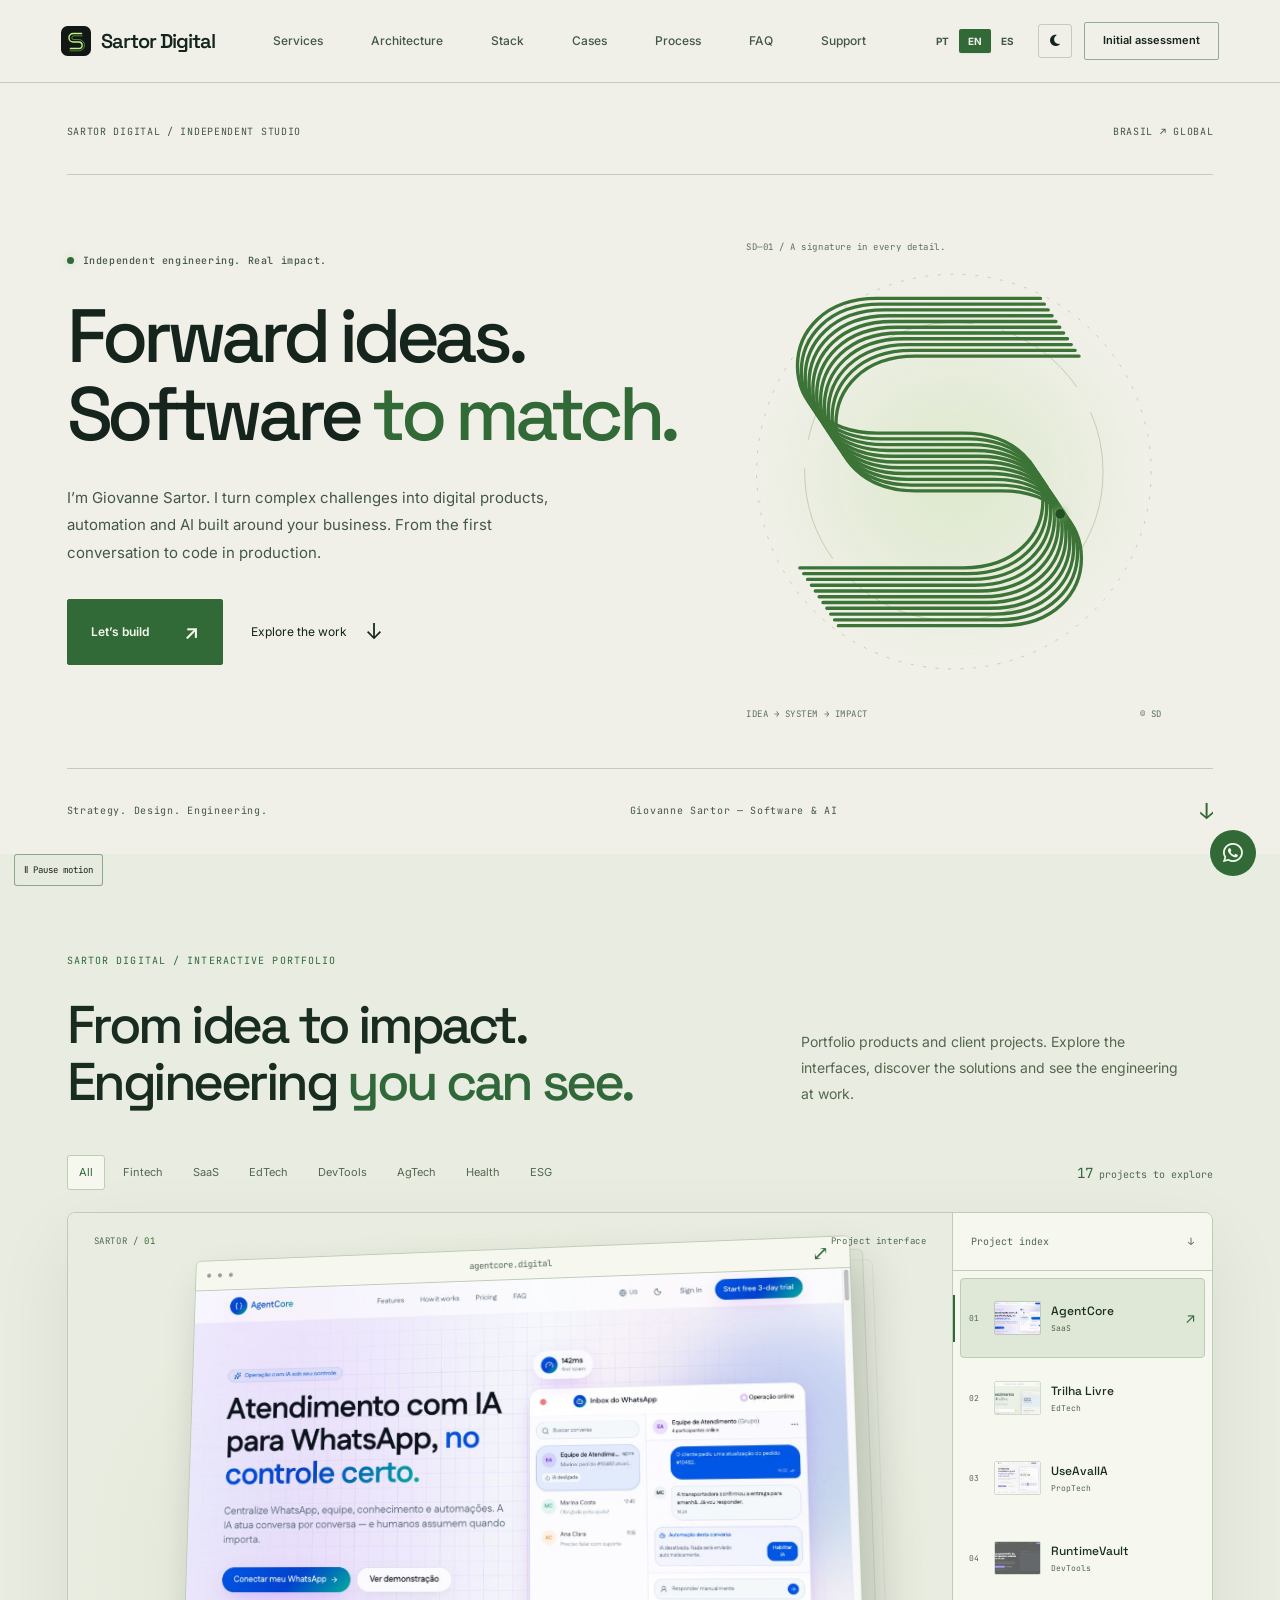
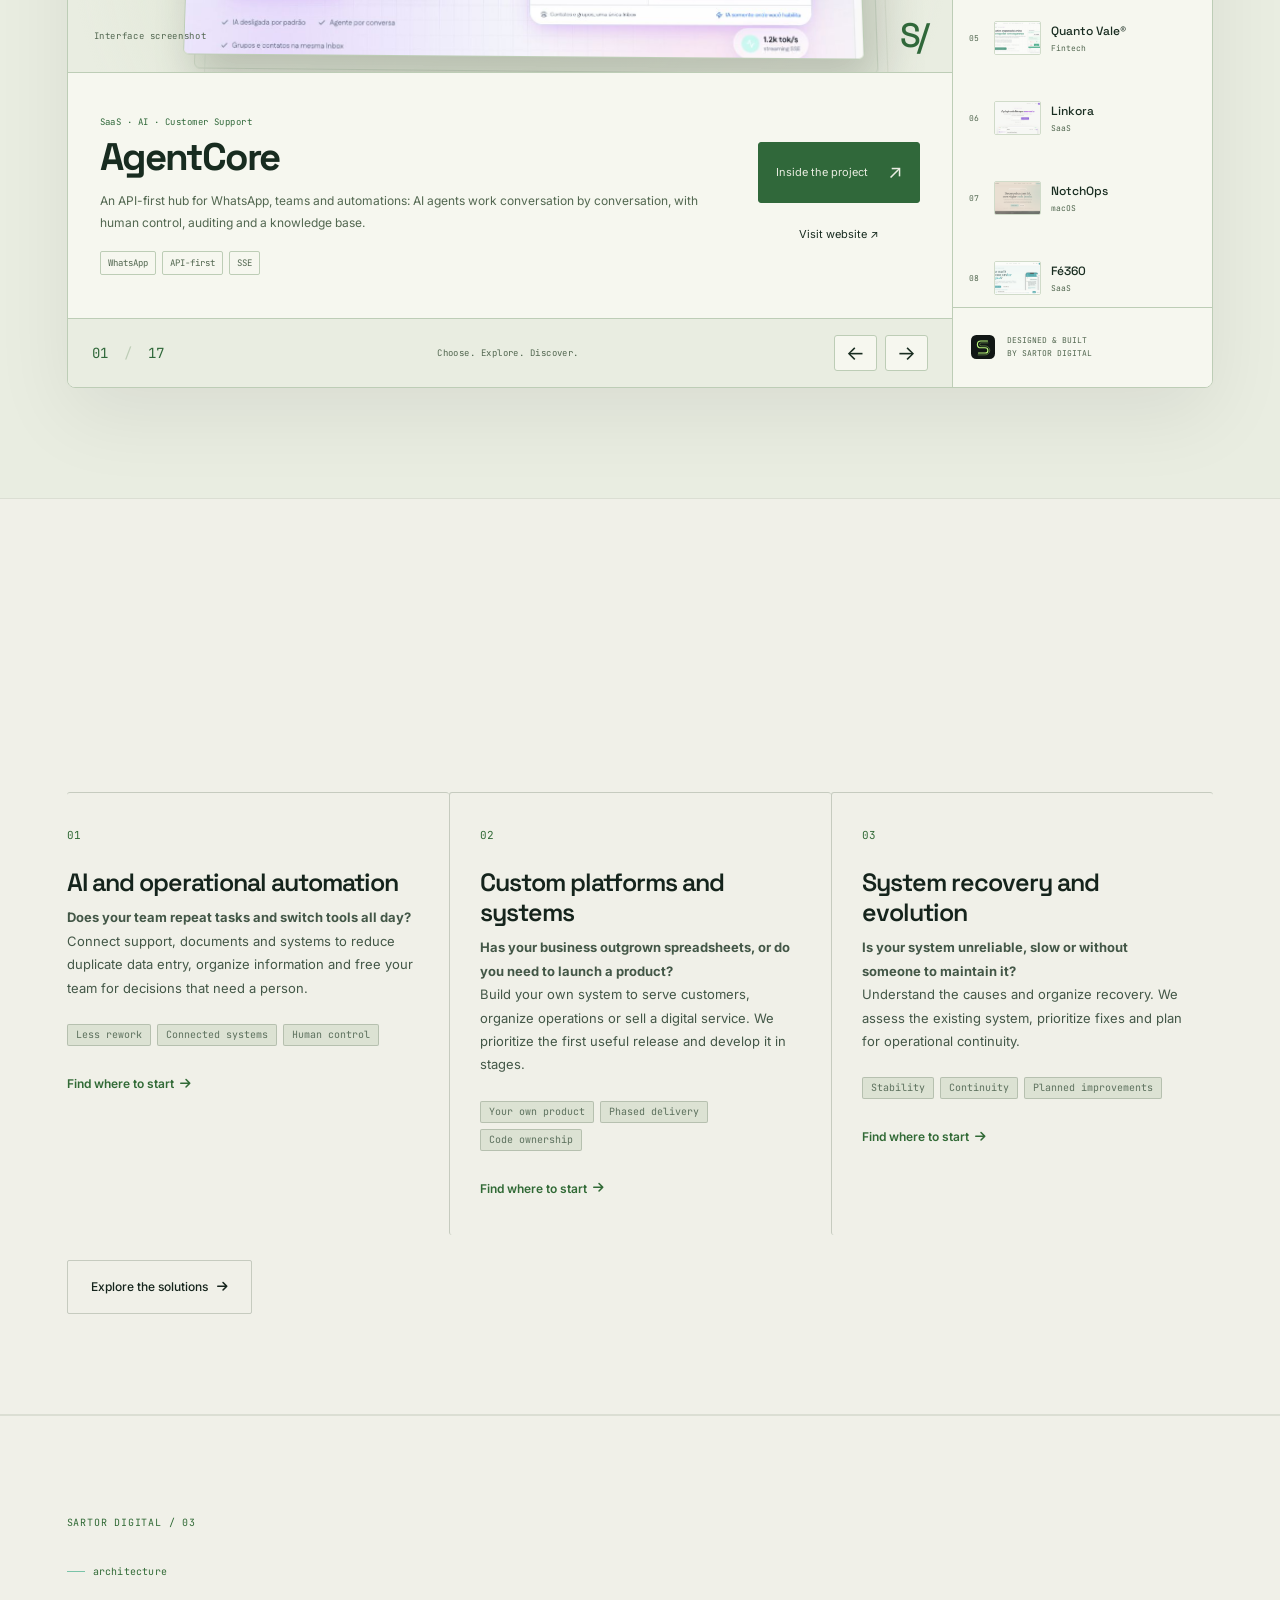
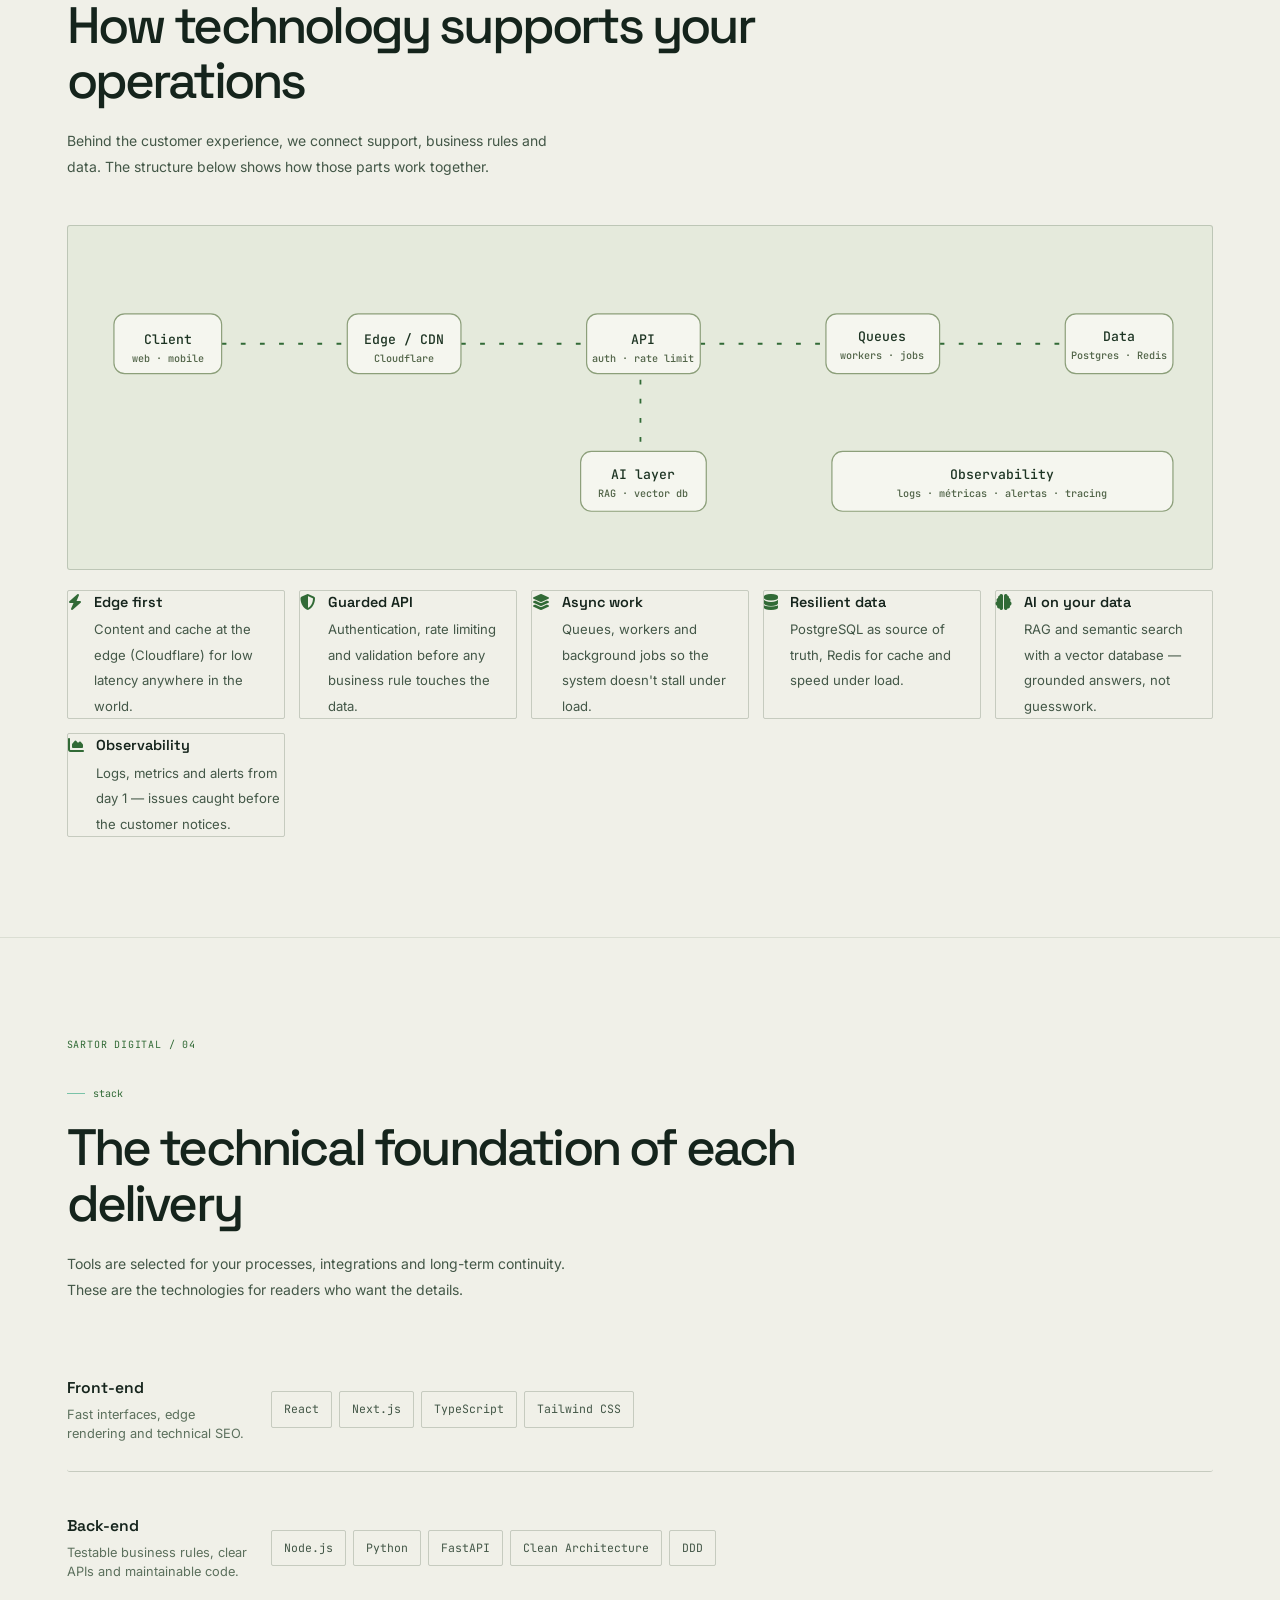
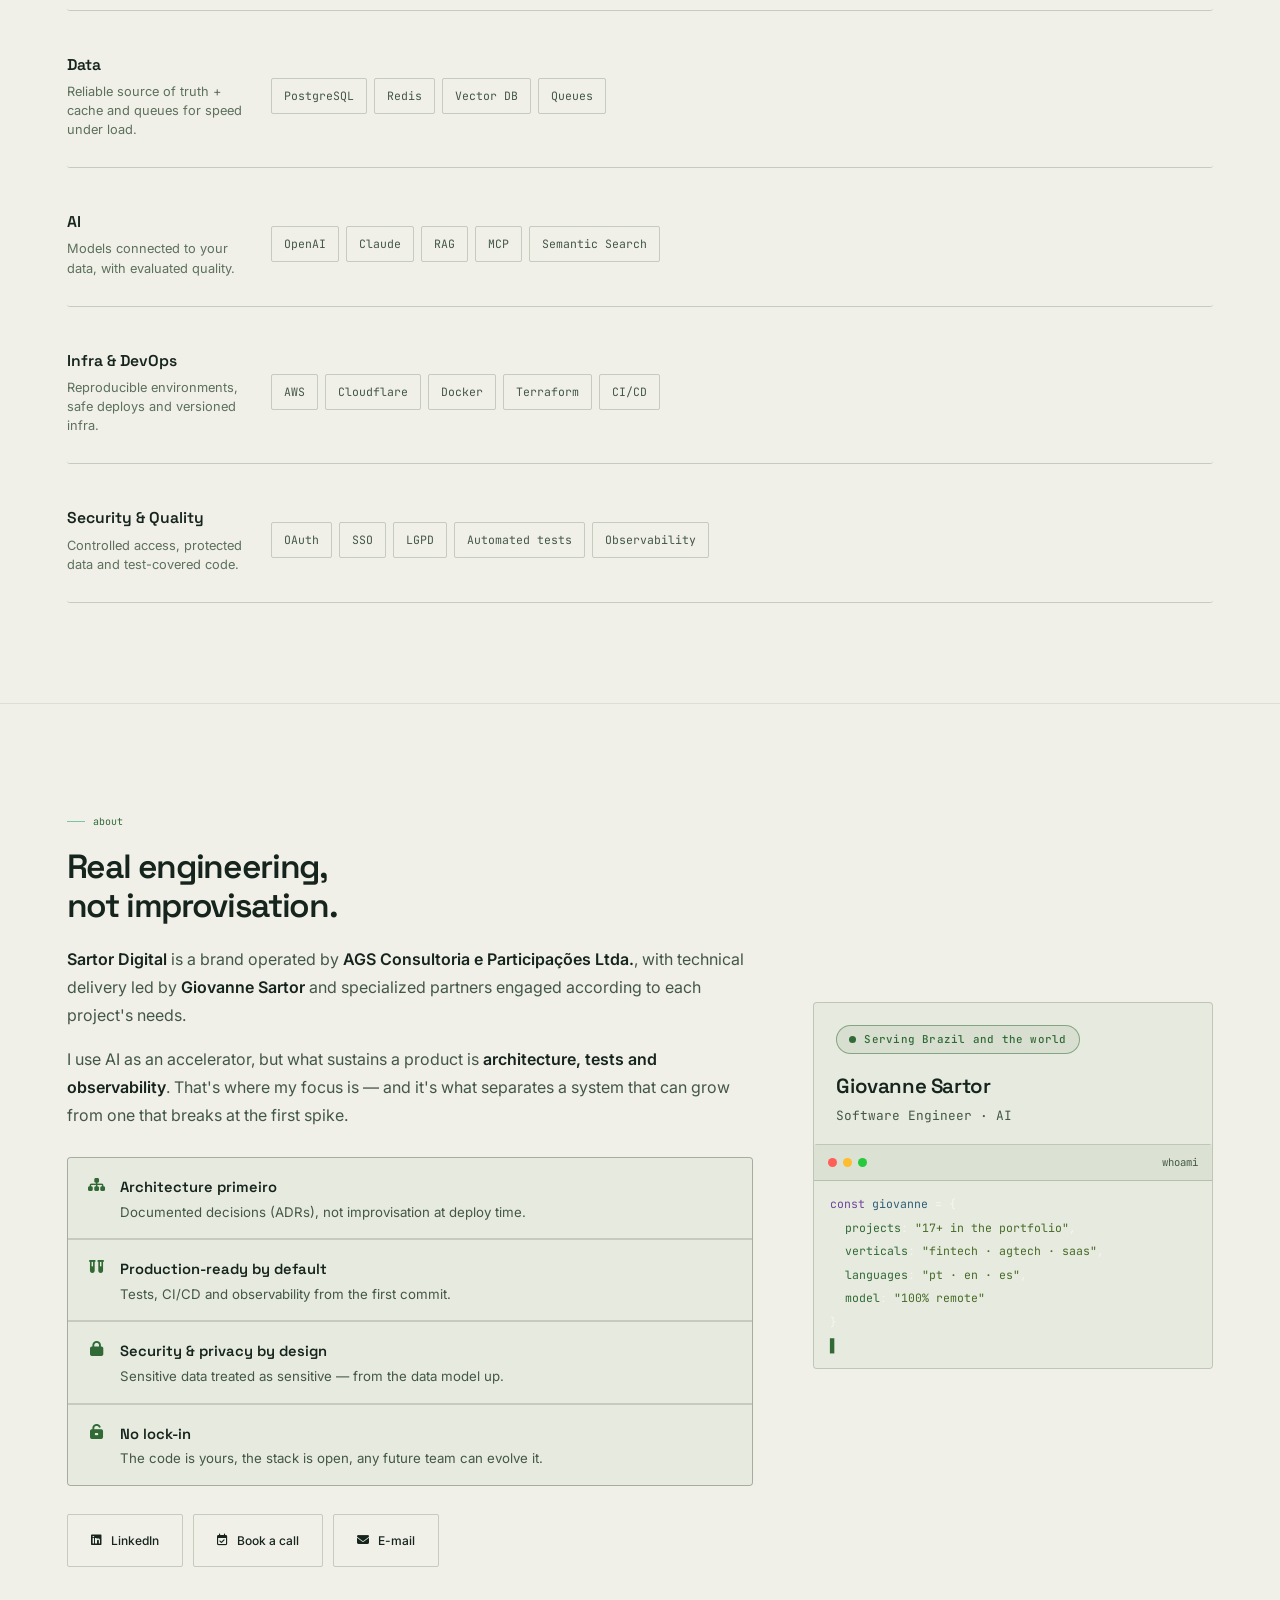
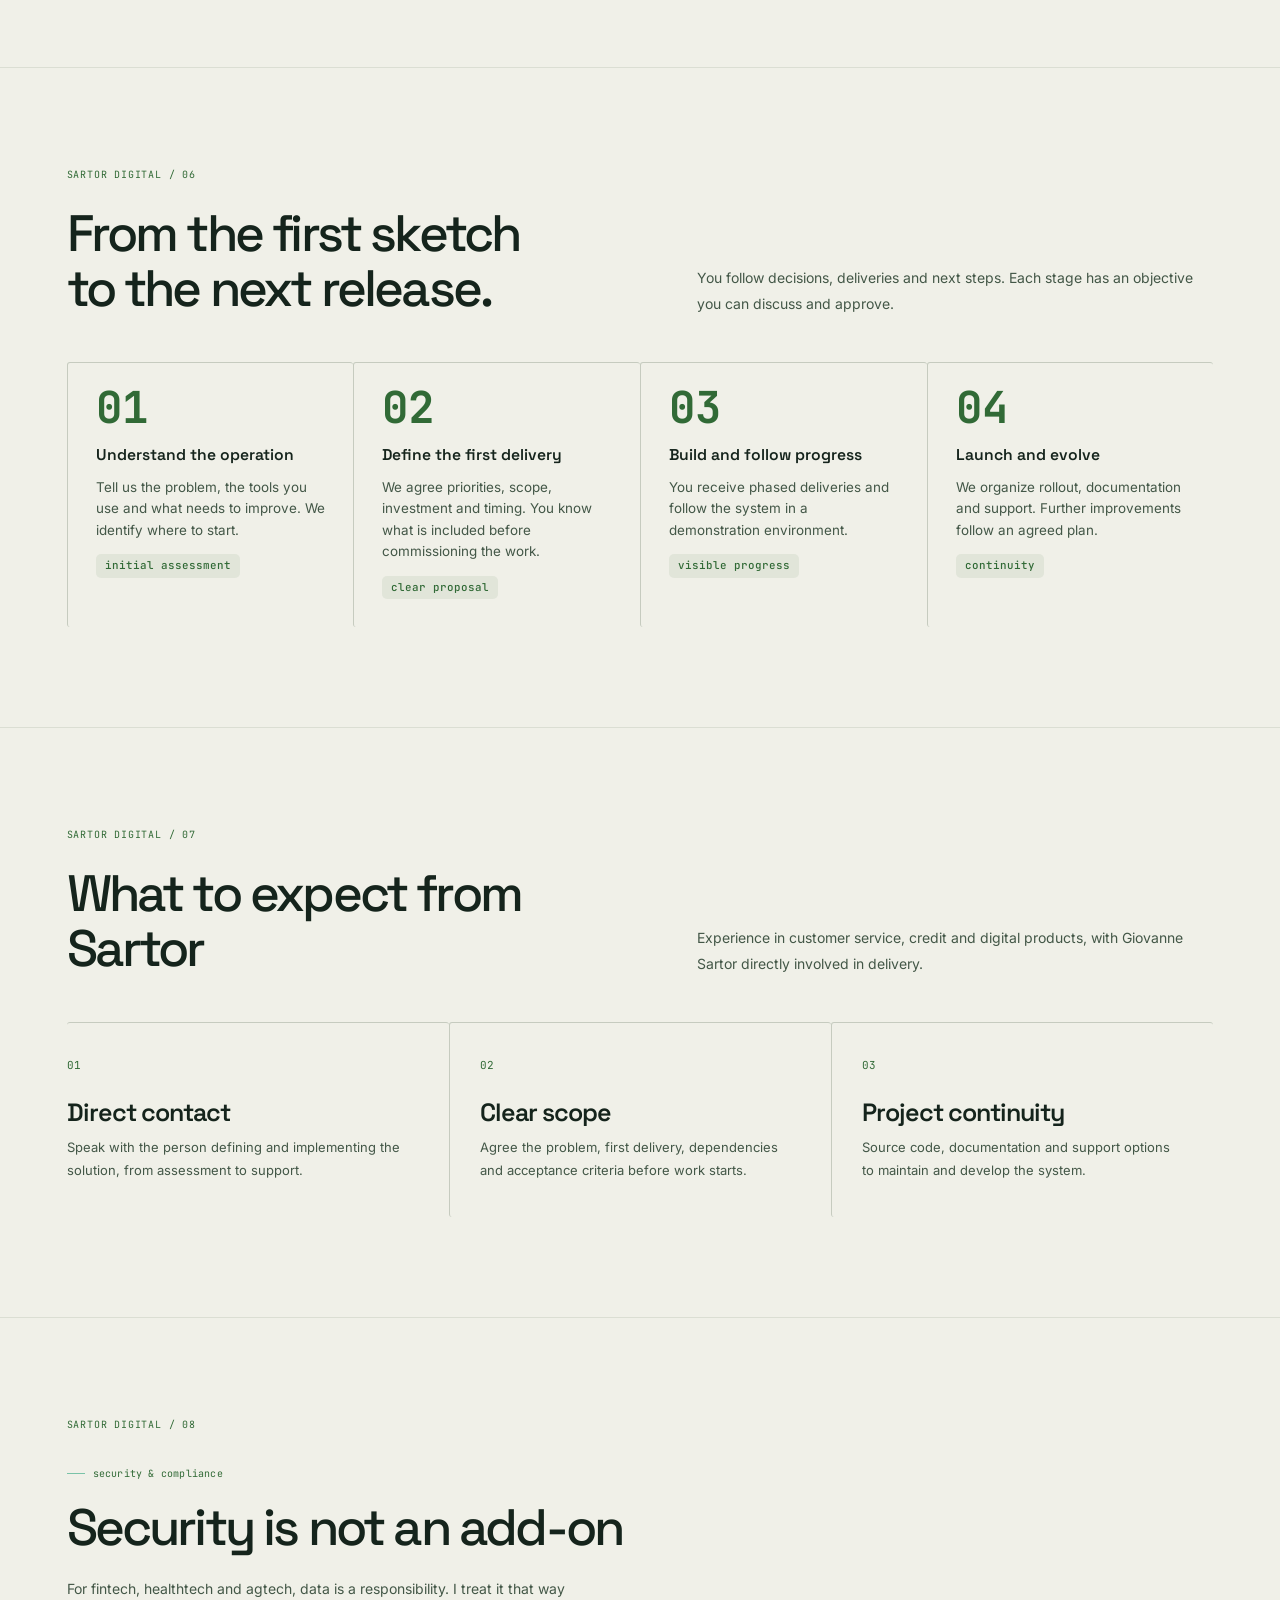
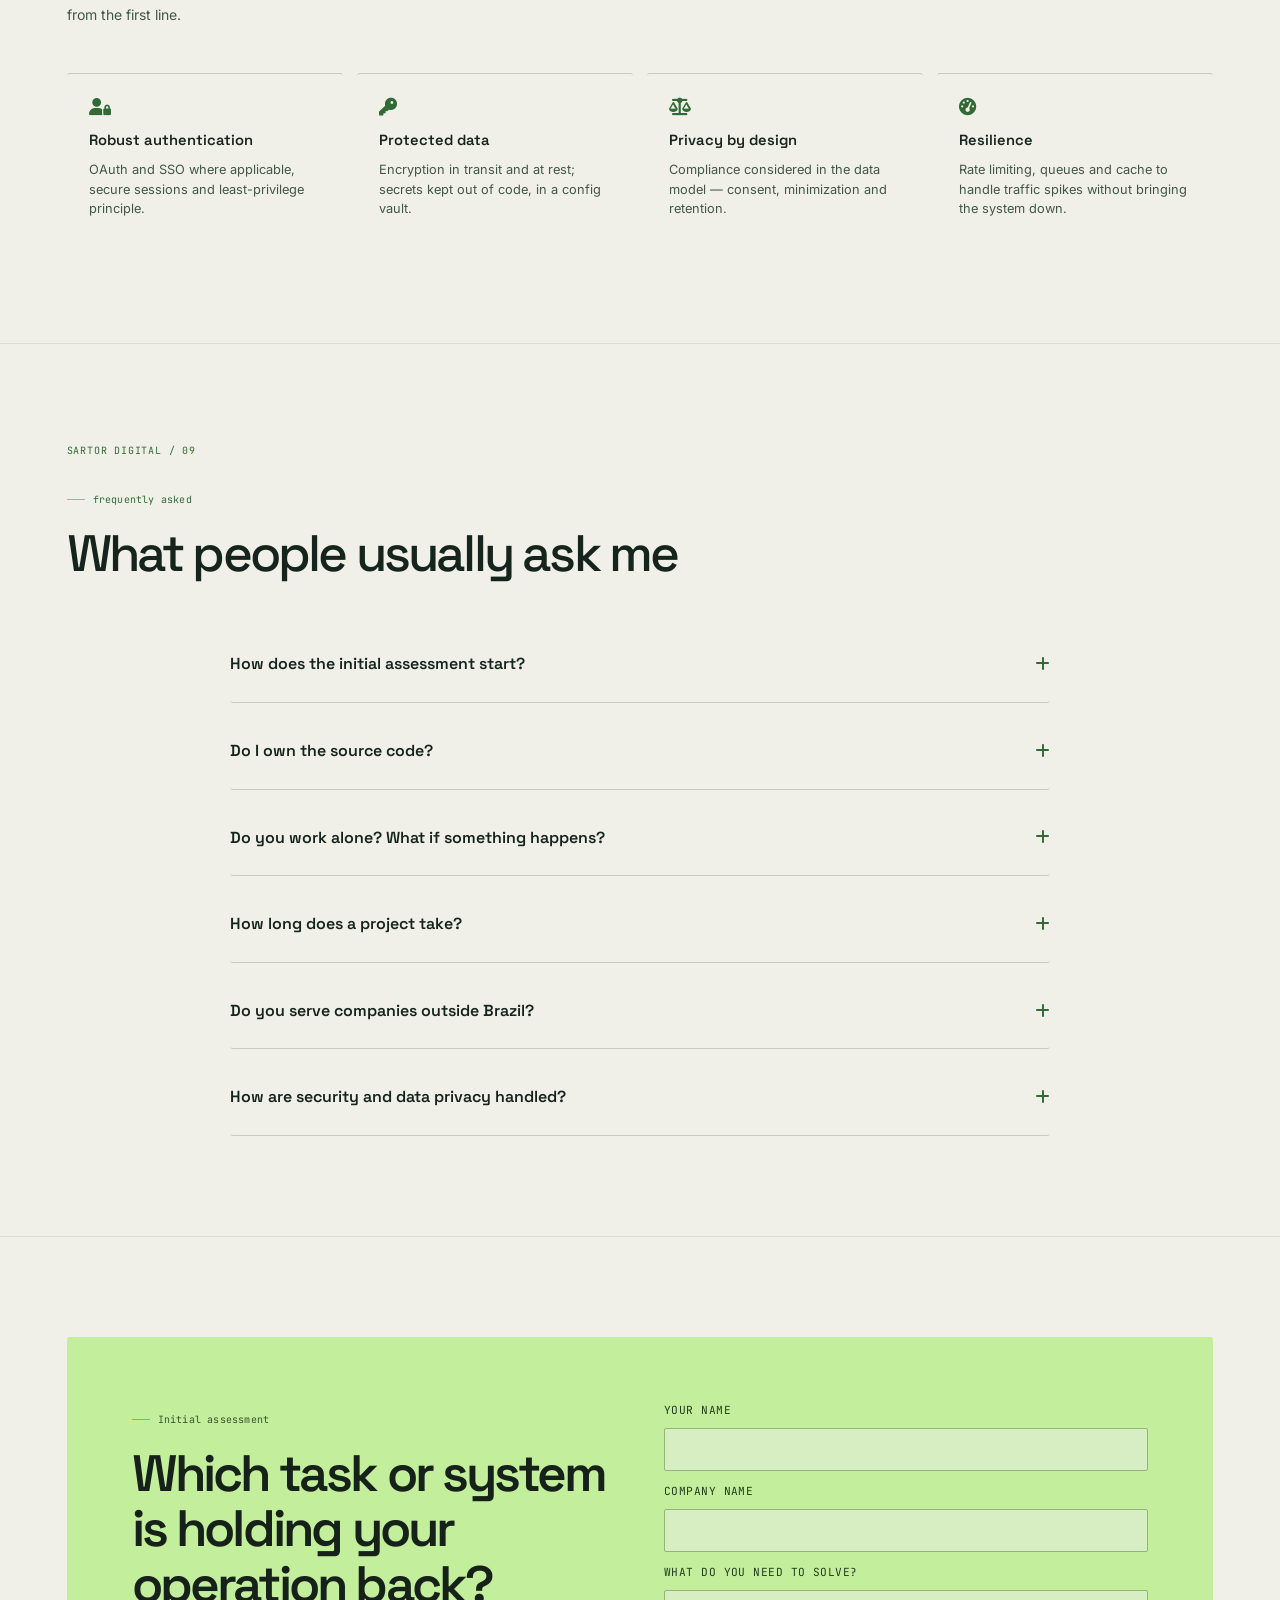
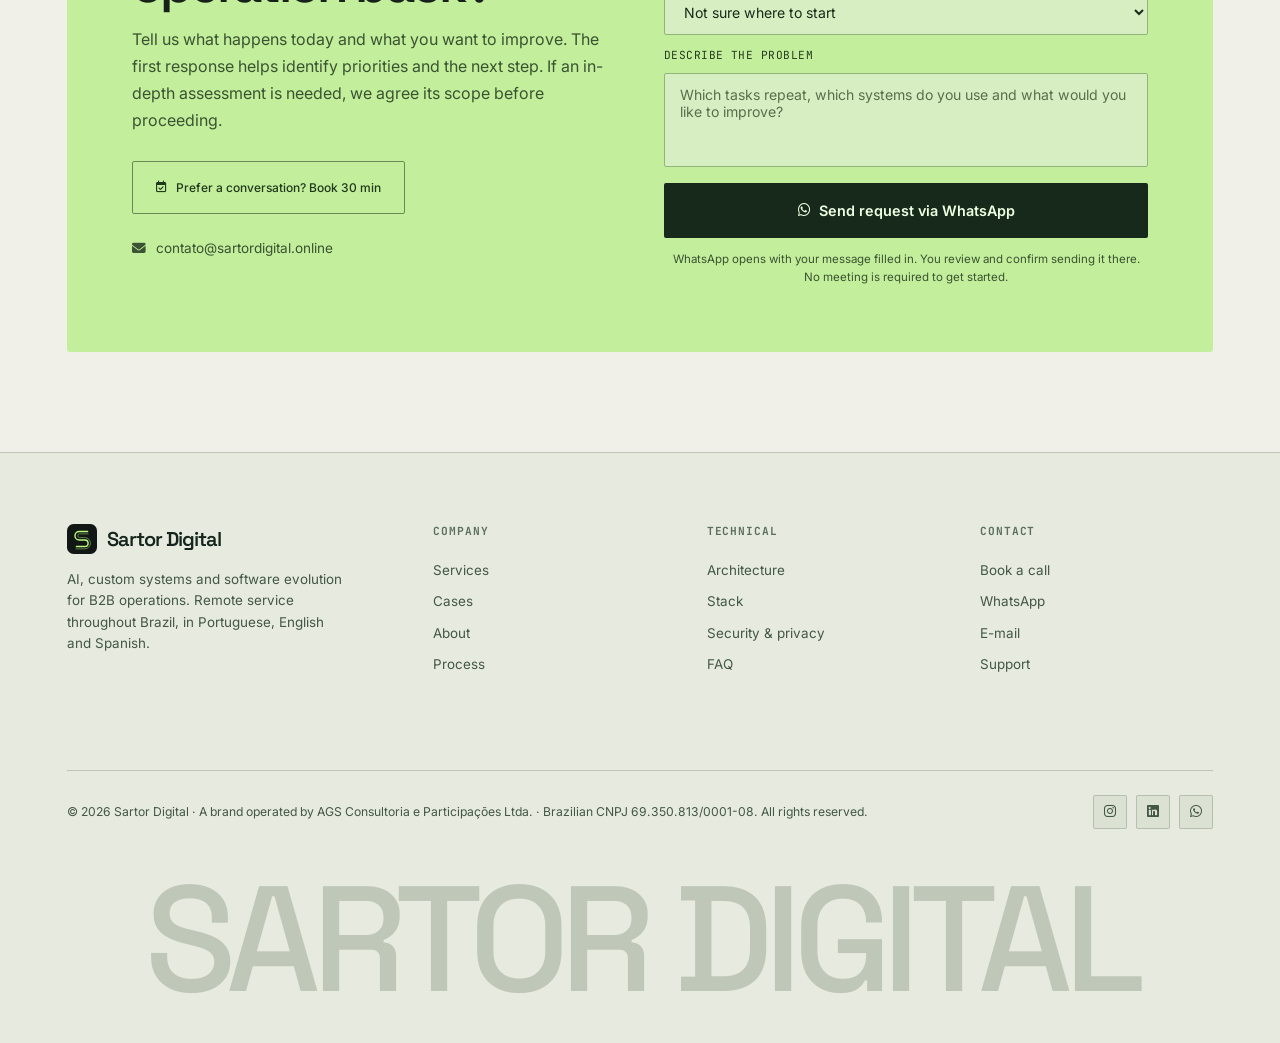
==== commit cfc8e6ef: "feat: launch interactive motion portfolio across PT EN ES" ====
--- a/en/index.html
+++ b/en/index.html
@@ -399,7 +399,7 @@
   .pf-modal-link{display:inline-flex;align-items:center;gap:8px;background:var(--green);color:#04120C;padding:11px 22px;border-radius:var(--radius-sm);font-weight:600;font-size:.86rem}
   </style>
 <link href="../assets/studio.css?v=3" rel="stylesheet"/><link href="../assets/themes.css?v=3" rel="stylesheet"/>
-</head>
+<link href="../assets/explorer.css?v=1" rel="stylesheet"/></head>
 <body class="studio-home"><a class="skip-link" href="#main">Skip to content</a>
 <div class="bg-grid"></div>
 <div class="bg-halo"></div>
@@ -427,37 +427,7 @@
 <button aria-label="Menu" class="mob-toggle" id="mobToggle"><i class="fas fa-bars"></i></button>
 </div>
 </nav>
-<main id="main"><section class="hero" id="home"><div class="wrap"><div class="hero-index"><span>SARTOR DIGITAL / INDEPENDENT STUDIO</span><span>BRASIL ↗ GLOBAL</span></div><div class="hero-inner"><div class="hero-copy"><div class="eyebrow"><span class="eyebrow-dot"></span>Independent engineering. Real impact.</div><h1>Forward ideas.<br/>Software <em>to match.</em></h1><p class="hero-sub">I’m Giovanne Sartor. I turn complex challenges into digital products, automation and AI built around your business. From the first conversation to code in production.</p><div class="hero-btns"><a class="btn-primary" href="#contato">Let’s build <span>↗</span></a><a class="hero-work" href="#cases">Explore the work <span>↓</span></a></div></div><div aria-hidden="true" class="signature"><span class="art-coordinate">SD—01 / A signature in every detail.</span><svg fill="none" viewbox="0 0 540 500"><defs><lineargradient id="signatureGradient" x1="0" x2="1" y1="0" y2="1"><stop stop-color="#e8ffcf"></stop><stop offset=".5" stop-color="#a4ed75"></stop><stop offset="1" stop-color="#24604c"></stop></lineargradient></defs><circle class="orbit" cx="270" cy="250" r="205"></circle><circle class="orbit orbit-two" cx="270" cy="250" r="155"></circle><path class="signature-line" d="M380 100 H210 C100 100 100 240 210 240 H300 C410 240 410 380 300 380 H130" style="--i:0" transform="translate(-20 -30)"></path><path class="signature-line" d="M380 100 H210 C100 100 100 240 210 240 H300 C410 240 410 380 300 380 H130" style="--i:1" transform="translate(-16 -24)"></path><path class="signature-line" d="M380 100 H210 C100 100 100 240 210 240 H300 C410 240 410 380 300 380 H130" style="--i:2" transform="translate(-12 -18)"></path><path class="signature-line" d="M380 100 H210 C100 100 100 240 210 240 H300 C410 240 410 380 300 380 H130" style="--i:3" transform="translate(-8 -12)"></path><path class="signature-line" d="M380 100 H210 C100 100 100 240 210 240 H300 C410 240 410 380 300 380 H130" style="--i:4" transform="translate(-4 -6)"></path><path class="signature-line" d="M380 100 H210 C100 100 100 240 210 240 H300 C410 240 410 380 300 380 H130" style="--i:5" transform="translate(0 0)"></path><path class="signature-line" d="M380 100 H210 C100 100 100 240 210 240 H300 C410 240 410 380 300 380 H130" style="--i:6" transform="translate(4 6)"></path><path class="signature-line" d="M380 100 H210 C100 100 100 240 210 240 H300 C410 240 410 380 300 380 H130" style="--i:7" transform="translate(8 12)"></path><path class="signature-line" d="M380 100 H210 C100 100 100 240 210 240 H300 C410 240 410 380 300 380 H130" style="--i:8" transform="translate(12 18)"></path><path class="signature-line" d="M380 100 H210 C100 100 100 240 210 240 H300 C410 240 410 380 300 380 H130" style="--i:9" transform="translate(16 24)"></path><path class="signature-line" d="M380 100 H210 C100 100 100 240 210 240 H300 C410 240 410 380 300 380 H130" style="--i:10" transform="translate(20 30)"></path><circle class="signal" r="5"><animatemotion dur="6s" path="M380 100 H210 C100 100 100 240 210 240 H300 C410 240 410 380 300 380 H130" repeatcount="indefinite"></animatemotion></circle></svg><div class="art-footer"><span>IDEA → SYSTEM → IMPACT</span><span>© SD</span></div></div></div><div class="hero-bottom"><span>Strategy. Design. Engineering.</span><span>Giovanne Sartor — Software &amp; AI</span><a aria-label="Explore the work" href="#cases">↓</a></div></div></section><section class="section" data-section="01" id="cases">
-<div class="wrap">
-<div class="section-head fade-in"><span class="chapter">SARTOR DIGITAL / 01</span><h2 class="section-title">Ideas made<br/>into products.</h2><p class="section-sub">Explore each project’s context, what was built and the capabilities delivered. Portfolio products and client projects are identified below.</p></div>
-<div class="featured-cases case-studies">
-<article class="g-card featured-case fade-in"><div class="case-browser"><div class="case-browser-bar"><i></i><i></i><i></i><span>quantovale.online</span></div><img alt="QuantoVale" class="case-shot" loading="lazy" src="../assets/cases/quantovale.png"/></div><div class="featured-body"><div class="pf-tag">Valuation · Portfolio product</div><h3>QuantoVale</h3><dl class="case-story"><div><dt>Context</dt><dd>Understand a company’s value with clear assumptions and organized data.</dd></div><div><dt>Delivery</dt><dd>A business valuation platform with discounted cash flow, sector benchmarks and Monte Carlo simulations.</dd></div><div><dt>In practice</dt><dd>Users explore scenarios and receive a report with calculation traceability to support their decisions.</dd></div></dl><a class="pf-link" href="https://quantovale.online/" rel="noopener" target="_blank">Explore project <i class="fas fa-arrow-right"></i></a></div></article>
-<article class="g-card featured-case fade-in"><div class="case-browser"><div class="case-browser-bar"><i></i><i></i><i></i><span>linkora.vip</span></div><img alt="Linkora" class="case-shot" loading="lazy" src="../assets/cases/linkora.png"/></div><div class="featured-body"><div class="pf-tag">Link-in-Bio · Portfolio product</div><h3>Linkora</h3><dl class="case-story"><div><dt>Context</dt><dd>Bring creators’ and brands’ digital presence together at one easy-to-share address.</dd></div><div><dt>Delivery</dt><dd>A page with links, digital products, payments and real-time traffic analytics.</dd></div><div><dt>In practice</dt><dd>Creators organize their offers and track their page’s performance.</dd></div></dl><a class="pf-link" href="https://linkora.vip" rel="noopener" target="_blank">Explore project <i class="fas fa-arrow-right"></i></a></div></article>
-<article class="g-card featured-case fade-in"><div class="case-browser"><div class="case-browser-bar"><i></i><i></i><i></i><span>useavalia.com</span></div><img alt="UseAvalIA" class="case-shot" loading="lazy" src="../assets/cases/useavalia.png"/></div><div class="featured-body"><div class="pf-tag">PropTech · Portfolio product</div><h3>UseAvalIA</h3><dl class="case-story"><div><dt>Context</dt><dd>Explain property prices with market references and transparent criteria.</dd></div><div><dt>Delivery</dt><dd>Valuations with comparables, sources and limitations; reviewed and signed reports on professional plans.</dd></div><div><dt>In practice</dt><dd>Agents present the analysis to clients; teams can integrate JSON estimates through the API.</dd></div></dl><a class="pf-link" href="https://useavalia.com/" rel="noopener" target="_blank">Explore project <i class="fas fa-arrow-right"></i></a></div></article>
-</div>
-<p class="case-evidence-note">Examples of delivered functionality across different industries and business models.</p>
-<div class="portfolio-filters fade-in"><button aria-pressed="true" class="pf-pill active" data-filter="all" type="button">All</button><button aria-pressed="false" class="pf-pill" data-filter="fintech" type="button">Fintech</button><button aria-pressed="false" class="pf-pill" data-filter="saas" type="button">SaaS</button><button aria-pressed="false" class="pf-pill" data-filter="edtech" type="button">EdTech</button><button aria-pressed="false" class="pf-pill" data-filter="devtools" type="button">DevTools</button><button aria-pressed="false" class="pf-pill" data-filter="agtech" type="button">AgTech</button><button aria-pressed="false" class="pf-pill" data-filter="saude" type="button">Health</button><button aria-pressed="false" class="pf-pill" data-filter="esg" type="button">ESG</button></div>
-<div class="portfolio-grid">
-<div aria-label="Trilha Livre" class="g-card pf-card fade-in" data-cat="edtech" role="button" tabindex="0"><div class="pf-cover"><span class="glyph"><i class="fas fa-graduation-cap"></i></span><span class="pf-name-badge">Trilha Livre</span></div><div class="pf-body"><div class="pf-tag">EdTech · Own product</div><h3>Trilha Livre</h3><p>Learning platform developed by Sartor Digital, with courses, practice exams with explanations and learning paths in technology, AI, productivity and languages. A student area tracks progress, with certificates available for eligible courses.</p><div class="pf-techs"><span class="pf-tech">Courses</span><span class="pf-tech">Practice exams</span><span class="pf-tech">Learning paths</span></div><a class="pf-link" href="https://trilhalivre.digital/" rel="noopener" target="_blank">View project <i class="fas fa-arrow-right"></i></a></div></div>
-<div aria-label="UseAvalIA" class="g-card pf-card fade-in" data-cat="saas" role="button" tabindex="0"><div class="pf-cover"><span class="glyph"><i class="fas fa-building"></i></span><span class="pf-name-badge">UseAvalIA</span></div><div class="pf-body"><div class="pf-tag">PropTech · SaaS</div><h3>UseAvalIA</h3><p>Property valuations with market comparables, identified sources and explicit methodology. Reviewed and signed reports on professional plans; JSON estimates through the automated API option.</p><div class="pf-techs"><span class="pf-tech">Comparables</span><span class="pf-tech">PDF</span><span class="pf-tech">API</span></div><a class="pf-link" href="https://useavalia.com/" rel="noopener" target="_blank">View project <i class="fas fa-arrow-right"></i></a></div></div>
-<div aria-label="NotchOps" class="g-card pf-card fade-in" data-cat="devtools" role="button" tabindex="0"><div class="pf-cover"><span class="glyph"><i class="fas fa-laptop-code"></i></span><span class="pf-name-badge">NotchOps</span></div><div class="pf-body"><div class="pf-tag">macOS · DevTools · AI</div><h3>NotchOps</h3><p>A native macOS layer that organizes AI-agent signals, local sessions and approvals without exposing prompts, code or terminal content.</p><div class="pf-techs"><span class="pf-tech">SwiftUI</span><span class="pf-tech">Local-first</span><span class="pf-tech">Event Bus</span></div><a class="pf-link" href="https://notchops.app/" rel="noopener" target="_blank">View project <i class="fas fa-arrow-right"></i></a></div></div>
-<div aria-label="Quanto Vale®" class="g-card pf-card fade-in" data-cat="fintech" role="button" tabindex="0"><div class="pf-cover"><span class="glyph"><i class="fas fa-chart-pie"></i></span><span class="pf-name-badge">Quanto Vale</span></div><div class="pf-body"><div class="pf-tag">Fintech · Valuation · SaaS</div><h3>Quanto Vale®</h3><p>Valuation platform with a DCF v7 engine, CNAE sector benchmarks, Monte Carlo and an auditable report with complete calculation traceability.</p><div class="pf-techs"><span class="pf-tech">DCF v7</span><span class="pf-tech">Monte Carlo</span><span class="pf-tech">API</span></div><a class="pf-link" href="https://quantovale.online/" rel="noopener" target="_blank">View project <i class="fas fa-arrow-right"></i></a></div></div>
-<div aria-label="RuntimeVault" class="g-card pf-card fade-in" data-cat="devtools" role="button" tabindex="0"><div class="pf-cover"><span class="glyph"><i class="fas fa-vault"></i></span><span class="pf-name-badge">RuntimeVault</span></div><div class="pf-body"><div class="pf-tag">DevTools · AI · Infra</div><h3>RuntimeVault</h3><p>Runtime Evidence Layer — captures the full application state at the moment of failure and delivers, via MCP, the evidence AI agents need to debug and reproduce bugs.</p><div class="pf-techs"><span class="pf-tech">MCP</span><span class="pf-tech">SDK</span><span class="pf-tech">Replay</span></div><a class="pf-link" href="https://runtimevault.dev" rel="noopener" target="_blank">View project <i class="fas fa-arrow-right"></i></a></div></div>
-<div aria-label="Fé360" class="g-card pf-card fade-in" data-cat="saas" role="button" tabindex="0"><div class="pf-cover"><span class="glyph"><i class="fas fa-heart"></i></span><span class="pf-name-badge">Fé360</span></div><div class="pf-body"><div class="pf-tag">SaaS · Community · AI</div><h3>Fé360</h3><p>A spiritual journey platform bringing together prayer, community, journaling and Calebe — an AI assistant grounded in Scripture.</p><div class="pf-techs"><span class="pf-tech">AI</span><span class="pf-tech">PWA</span><span class="pf-tech">Community</span></div><a class="pf-link" href="https://fe360.online/" rel="noopener" target="_blank">View project <i class="fas fa-arrow-right"></i></a></div></div>
-<div aria-label="AgentCore" class="g-card pf-card fade-in" data-cat="saas" role="button" tabindex="0"><div class="pf-cover"><span class="glyph"><i class="fas fa-comments"></i></span><span class="pf-name-badge">AgentCore</span></div><div class="pf-body"><div class="pf-tag">SaaS · AI · Customer Support</div><h3>AgentCore</h3><p>An API-first hub for WhatsApp, teams and automations: AI agents work conversation by conversation, with human control, auditing and a knowledge base.</p><div class="pf-techs"><span class="pf-tech">WhatsApp</span><span class="pf-tech">API-first</span><span class="pf-tech">SSE</span></div><a class="pf-link" href="https://agentcore.digital/" rel="noopener" target="_blank">View project <i class="fas fa-arrow-right"></i></a></div></div>
-<div aria-label="Valuora" class="g-card pf-card fade-in" data-cat="fintech" role="button" tabindex="0"><div class="pf-cover"><span class="glyph"><i class="fas fa-balance-scale"></i></span><span class="pf-name-badge">Valuora</span></div><div class="pf-body"><div class="pf-tag">Fintech · Valuation · SaaS</div><h3>Valuora</h3><p>DCF v7.1 valuation engine with Monte Carlo simulation, sector benchmarks and AI. A 42-page report in M&amp;A standard.</p><div class="pf-techs"><span class="pf-tech">DCF v7.1</span><span class="pf-tech">Monte Carlo</span><span class="pf-tech">AI</span></div><a class="pf-link" href="https://valuora.online" rel="noopener" target="_blank">View project <i class="fas fa-arrow-right"></i></a></div></div>
-<div aria-label="ConectCampo" class="g-card pf-card fade-in" data-cat="agtech" role="button" tabindex="0"><div class="pf-cover"><span class="glyph"><i class="fas fa-tractor"></i></span><span class="pf-name-badge">ConectCampo</span></div><div class="pf-body"><div class="pf-tag">AgTech · Marketplace · Fintech</div><h3>ConectCampo</h3><p>Rural credit marketplace connecting farmers to banks and funds, with AI matching, risk scoring and data compliance.</p><div class="pf-techs"><span class="pf-tech">AI Matching</span><span class="pf-tech">Risk Score</span><span class="pf-tech">LGPD</span></div><a class="pf-link" href="https://conectcampo.digital" rel="noopener" target="_blank">View project <i class="fas fa-arrow-right"></i></a></div></div>
-<div aria-label="Vexium" class="g-card pf-card fade-in" data-cat="fintech" role="button" tabindex="0"><div class="pf-cover"><span class="glyph"><i class="fas fa-robot"></i></span><span class="pf-name-badge">Vexium</span></div><div class="pf-body"><div class="pf-tag">Fintech · Crypto · IA</div><h3>Vexium</h3><p>Proprietary VEX engine — 7+ indicators combining AI and live Binance data for real-time market reading.</p><div class="pf-techs"><span class="pf-tech">Motor VEX</span><span class="pf-tech">Binance API</span><span class="pf-tech">Streaming</span></div><a class="pf-link" href="https://vexium.pro" rel="noopener" target="_blank">View project <i class="fas fa-arrow-right"></i></a></div></div>
-<div aria-label="FundFlow" class="g-card pf-card fade-in" data-cat="fintech" role="button" tabindex="0"><div class="pf-cover"><span class="glyph"><i class="fas fa-hand-holding-usd"></i></span><span class="pf-name-badge">FundFlow</span></div><div class="pf-body"><div class="pf-tag">Fintech · Project in development</div><h3>FundFlow</h3><p>A fundraising platform in development, using the C.A.P.T.A.R. method and AI assistance. It does not currently offer credit.</p><div class="pf-techs"><span class="pf-tech">C.A.P.T.A.R.</span><span class="pf-tech">AI</span><span class="pf-tech">Matching</span></div><a class="pf-link" href="https://fundflow.money" rel="noopener" target="_blank">View project <i class="fas fa-arrow-right"></i></a></div></div>
-<div aria-label="ESG360" class="g-card pf-card fade-in" data-cat="esg" role="button" tabindex="0"><div class="pf-cover"><span class="glyph"><i class="fas fa-leaf"></i></span><span class="pf-name-badge">ESG360</span></div><div class="pf-body"><div class="pf-tag">ESG · Sustentabilidade · IA</div><h3>ESG360</h3><p>Platform that translates ESG score into credit spread, WACC and enterprise value, with NLP over GRI and SASB frameworks.</p><div class="pf-techs"><span class="pf-tech">NLP</span><span class="pf-tech">GRI · SASB</span><span class="pf-tech">Financial Score</span></div><a class="pf-link" href="https://esg360.digital" rel="noopener" target="_blank">View project <i class="fas fa-arrow-right"></i></a></div></div>
-<div aria-label="Linkora" class="g-card pf-card fade-in" data-cat="saas" role="button" tabindex="0"><div class="pf-cover"><span class="glyph"><i class="fas fa-link"></i></span><span class="pf-name-badge">Linkora</span></div><div class="pf-body"><div class="pf-tag">SaaS · Link-in-Bio</div><h3>Linkora</h3><p>Link-in-Bio for creators and brands — links, digital products, payments and real-time analytics.</p><div class="pf-techs"><span class="pf-tech">Analytics</span><span class="pf-tech">Stripe</span><span class="pf-tech">Multi-tenant</span></div><a class="pf-link" href="https://linkora.vip" rel="noopener" target="_blank">View project <i class="fas fa-arrow-right"></i></a></div></div>
-<div aria-label="AG Digital" class="g-card pf-card fade-in" data-cat="fintech" role="button" tabindex="0"><div class="pf-cover"><span class="glyph"><i class="fas fa-shield-alt"></i></span><span class="pf-name-badge">AG Digital</span></div><div class="pf-body"><div class="pf-tag">Insurtech · Fintech · SaaS</div><h3>AG Digital</h3><p>Smart management platform for insurance, benefits and financial plans, with dashboards and automations.</p><div class="pf-techs"><span class="pf-tech">Seguros</span><span class="pf-tech">Dashboards</span><span class="pf-tech">SaaS</span></div><a class="pf-link" href="https://agdigital.ag" rel="noopener" target="_blank">View project <i class="fas fa-arrow-right"></i></a></div></div>
-<div aria-label="Buffalo Capital" class="g-card pf-card fade-in" data-cat="fintech" role="button" tabindex="0"><div class="pf-cover"><span class="glyph"><i class="fas fa-chart-line"></i></span><span class="pf-name-badge">Buffalo Capital</span></div><div class="pf-body"><div class="pf-tag">Fintech · Investments</div><h3>Buffalo Capital</h3><p>Corporate site with an interactive dashboard and real-time financial API integration.</p><div class="pf-techs"><span class="pf-tech">Dashboard</span><span class="pf-tech">APIs Financeiras</span><span class="pf-tech">Charts</span></div><a class="pf-link" href="https://buffalocapital.com.br" rel="noopener" target="_blank">View project <i class="fas fa-arrow-right"></i></a></div></div>
-<div aria-label="Urus Agro e Urbano" class="g-card pf-card fade-in" data-cat="fintech" role="button" tabindex="0"><div class="pf-cover"><span class="glyph"><i class="fas fa-handshake"></i></span><span class="pf-name-badge">Urus Agro e Urbano</span></div><div class="pf-body"><div class="pf-tag">Fintech · Credit · Corporate website</div><h3>Urus Agro e Urbano</h3><p>A consultative credit-solutions website with partner presentation, a structured pre-analysis flow and direct WhatsApp conversion.</p><div class="pf-techs"><span class="pf-tech">UX/UI</span><span class="pf-tech">Local SEO</span><span class="pf-tech">Pre-analysis</span></div><a class="pf-link" href="https://www.urusagroeurbano.com.br/" rel="noopener" target="_blank">View project <i class="fas fa-arrow-right"></i></a></div></div>
-<div aria-label="Pró Sorrir Dentistry" class="g-card pf-card fade-in" data-cat="saude" role="button" tabindex="0"><div class="pf-cover"><span class="glyph"><i class="fas fa-tooth"></i></span><span class="pf-name-badge">Pró Sorrir</span></div><div class="pf-body"><div class="pf-tag">Health · Dentistry</div><h3>Pró Sorrir Dentistry</h3><p>Modern site for a 19+ year clinic — WhatsApp integration, interactive FAQ, local SEO and case gallery.</p><div class="pf-techs"><span class="pf-tech">WhatsApp API</span><span class="pf-tech">SEO Local</span></div><a class="pf-link" href="https://prosorrirodontologia.com.br" rel="noopener" target="_blank">View project <i class="fas fa-arrow-right"></i></a></div></div>
-</div>
-</div>
-</section><hr class="sec-divider"/><section class="section" data-section="02" id="servicos">
+<main id="main"><section class="hero" id="home"><div class="wrap"><div class="hero-index"><span>SARTOR DIGITAL / INDEPENDENT STUDIO</span><span>BRASIL ↗ GLOBAL</span></div><div class="hero-inner"><div class="hero-copy"><div class="eyebrow"><span class="eyebrow-dot"></span>Independent engineering. Real impact.</div><h1>Forward ideas.<br/>Software <em>to match.</em></h1><p class="hero-sub">I’m Giovanne Sartor. I turn complex challenges into digital products, automation and AI built around your business. From the first conversation to code in production.</p><div class="hero-btns"><a class="btn-primary" href="#contato">Let’s build <span>↗</span></a><a class="hero-work" href="#cases">Explore the work <span>↓</span></a></div></div><div aria-hidden="true" class="signature"><span class="art-coordinate">SD—01 / A signature in every detail.</span><svg fill="none" viewbox="0 0 540 500"><defs><lineargradient id="signatureGradient" x1="0" x2="1" y1="0" y2="1"><stop stop-color="#e8ffcf"></stop><stop offset=".5" stop-color="#a4ed75"></stop><stop offset="1" stop-color="#24604c"></stop></lineargradient></defs><circle class="orbit" cx="270" cy="250" r="205"></circle><circle class="orbit orbit-two" cx="270" cy="250" r="155"></circle><path class="signature-line" d="M380 100 H210 C100 100 100 240 210 240 H300 C410 240 410 380 300 380 H130" style="--i:0" transform="translate(-20 -30)"></path><path class="signature-line" d="M380 100 H210 C100 100 100 240 210 240 H300 C410 240 410 380 300 380 H130" style="--i:1" transform="translate(-16 -24)"></path><path class="signature-line" d="M380 100 H210 C100 100 100 240 210 240 H300 C410 240 410 380 300 380 H130" style="--i:2" transform="translate(-12 -18)"></path><path class="signature-line" d="M380 100 H210 C100 100 100 240 210 240 H300 C410 240 410 380 300 380 H130" style="--i:3" transform="translate(-8 -12)"></path><path class="signature-line" d="M380 100 H210 C100 100 100 240 210 240 H300 C410 240 410 380 300 380 H130" style="--i:4" transform="translate(-4 -6)"></path><path class="signature-line" d="M380 100 H210 C100 100 100 240 210 240 H300 C410 240 410 380 300 380 H130" style="--i:5" transform="translate(0 0)"></path><path class="signature-line" d="M380 100 H210 C100 100 100 240 210 240 H300 C410 240 410 380 300 380 H130" style="--i:6" transform="translate(4 6)"></path><path class="signature-line" d="M380 100 H210 C100 100 100 240 210 240 H300 C410 240 410 380 300 380 H130" style="--i:7" transform="translate(8 12)"></path><path class="signature-line" d="M380 100 H210 C100 100 100 240 210 240 H300 C410 240 410 380 300 380 H130" style="--i:8" transform="translate(12 18)"></path><path class="signature-line" d="M380 100 H210 C100 100 100 240 210 240 H300 C410 240 410 380 300 380 H130" style="--i:9" transform="translate(16 24)"></path><path class="signature-line" d="M380 100 H210 C100 100 100 240 210 240 H300 C410 240 410 380 300 380 H130" style="--i:10" transform="translate(20 30)"></path><circle class="signal" r="5"><animatemotion dur="6s" path="M380 100 H210 C100 100 100 240 210 240 H300 C410 240 410 380 300 380 H130" repeatcount="indefinite"></animatemotion></circle></svg><div class="art-footer"><span>IDEA → SYSTEM → IMPACT</span><span>© SD</span></div></div></div><div class="hero-bottom"><span>Strategy. Design. Engineering.</span><span>Giovanne Sartor — Software &amp; AI</span><a aria-label="Explore the work" href="#cases">↓</a></div></div></section><section class="section project-explorer" data-section="01" id="cases"><div class="wrap"><header class="explorer-heading"><span class="chapter">SARTOR DIGITAL / INTERACTIVE PORTFOLIO</span><h2>From idea to impact.<br/>Engineering <em>you can see.</em></h2><p>Portfolio products and client projects. Explore the interfaces, discover the solutions and see the engineering at work.</p></header><div class="explorer-toolbar"><div aria-label="Choose a project" class="explorer-filters" role="group"><button aria-pressed="true" class="explorer-filter" data-category="all" type="button">All</button><button aria-pressed="false" class="explorer-filter" data-category="fintech" type="button">Fintech</button><button aria-pressed="false" class="explorer-filter" data-category="saas" type="button">SaaS</button><button aria-pressed="false" class="explorer-filter" data-category="edtech" type="button">EdTech</button><button aria-pressed="false" class="explorer-filter" data-category="devtools" type="button">DevTools</button><button aria-pressed="false" class="explorer-filter" data-category="agtech" type="button">AgTech</button><button aria-pressed="false" class="explorer-filter" data-category="saude" type="button">Health</button><button aria-pressed="false" class="explorer-filter" data-category="esg" type="button">ESG</button></div><span class="explorer-total"><b>17</b> projects to explore</span></div><div class="explorer-deck"><div class="explorer-main"><div class="explorer-stage" id="project-stage"><div aria-hidden="true" class="stage-grid"></div><div aria-hidden="true" class="stage-orbit"></div><div class="stage-label"><span>SARTOR / <b class="stage-id">01</b></span><span>Project interface</span></div><div class="screen-assembly"><div aria-hidden="true" class="screen-shadow"></div><div class="project-screen"><div class="screen-chrome"><span aria-hidden="true" class="screen-dots">● ● ●</span><span class="screen-domain">agentcore.digital</span><button aria-label="Expand interface" class="explorer-zoom" type="button">⤢</button></div><img alt="Interface screenshot: AgentCore" class="project-image" height="900" src="../assets/cases/agentcore.png" width="1440"/><p class="image-fallback" hidden="">Preview unavailable. Visit the website to explore the project.</p></div></div><div class="stage-bottom"><span class="stage-caption">Interface screenshot</span><span aria-hidden="true" class="stage-signature">S/</span></div></div><article class="project-info"><div class="project-copy"><span class="project-tag">SaaS · AI · Customer Support</span><h3 class="project-title">AgentCore</h3><p class="project-description">An API-first hub for WhatsApp, teams and automations: AI agents work conversation by conversation, with human control, auditing and a knowledge base.</p><div class="project-tags"><span>WhatsApp</span><span>API-first</span><span>SSE</span></div></div><div class="project-actions"><button class="explorer-detail" type="button">Inside the project <span>↗</span></button><a class="explorer-visit" href="https://agentcore.digital/" rel="noopener noreferrer" target="_blank">Visit website ↗</a></div></article><div class="explorer-navigation"><span class="project-counter">01 <i>/</i> 17</span><span class="navigation-hint">Choose. Explore. Discover.</span><div><button aria-label="Previous project" class="explorer-prev" type="button">←</button><button aria-label="Next project" class="explorer-next" type="button">→</button></div></div></div><aside class="explorer-index"><div class="index-heading"><span>Project index</span><span>↓</span></div><div aria-label="Choose a project" class="project-list" role="group"><button aria-controls="project-stage" aria-pressed="true" class="project-choice" data-project="0" type="button"><span class="choice-num">01</span><img alt="" height="50" loading="lazy" src="../assets/cases/agentcore.png" width="80"/><span class="choice-label"><strong>AgentCore</strong><small>SaaS</small></span><span aria-hidden="true" class="choice-arrow">↗</span></button><button aria-controls="project-stage" aria-pressed="false" class="project-choice" data-project="1" type="button"><span class="choice-num">02</span><img alt="" height="50" loading="lazy" src="../assets/cases/trilhalivre.png" width="80"/><span class="choice-label"><strong>Trilha Livre</strong><small>EdTech</small></span><span aria-hidden="true" class="choice-arrow">↗</span></button><button aria-controls="project-stage" aria-pressed="false" class="project-choice" data-project="2" type="button"><span class="choice-num">03</span><img alt="" height="50" loading="lazy" src="../assets/cases/useavalia.png" width="80"/><span class="choice-label"><strong>UseAvalIA</strong><small>PropTech</small></span><span aria-hidden="true" class="choice-arrow">↗</span></button><button aria-controls="project-stage" aria-pressed="false" class="project-choice" data-project="3" type="button"><span class="choice-num">04</span><img alt="" height="50" loading="lazy" src="../assets/cases/runtimevault.png" width="80"/><span class="choice-label"><strong>RuntimeVault</strong><small>DevTools</small></span><span aria-hidden="true" class="choice-arrow">↗</span></button><button aria-controls="project-stage" aria-pressed="false" class="project-choice" data-project="4" type="button"><span class="choice-num">05</span><img alt="" height="50" loading="lazy" src="../assets/cases/quantovale.png" width="80"/><span class="choice-label"><strong>Quanto Vale®</strong><small>Fintech</small></span><span aria-hidden="true" class="choice-arrow">↗</span></button><button aria-controls="project-stage" aria-pressed="false" class="project-choice" data-project="5" type="button"><span class="choice-num">06</span><img alt="" height="50" loading="lazy" src="../assets/cases/linkora.png" width="80"/><span class="choice-label"><strong>Linkora</strong><small>SaaS</small></span><span aria-hidden="true" class="choice-arrow">↗</span></button><button aria-controls="project-stage" aria-pressed="false" class="project-choice" data-project="6" type="button"><span class="choice-num">07</span><img alt="" height="50" loading="lazy" src="../assets/cases/notchops.png" width="80"/><span class="choice-label"><strong>NotchOps</strong><small>macOS</small></span><span aria-hidden="true" class="choice-arrow">↗</span></button><button aria-controls="project-stage" aria-pressed="false" class="project-choice" data-project="7" type="button"><span class="choice-num">08</span><img alt="" height="50" loading="lazy" src="../assets/cases/fe360.png" width="80"/><span class="choice-label"><strong>Fé360</strong><small>SaaS</small></span><span aria-hidden="true" class="choice-arrow">↗</span></button><button aria-controls="project-stage" aria-pressed="false" class="project-choice" data-project="8" type="button"><span class="choice-num">09</span><img alt="" height="50" loading="lazy" src="../assets/cases/valuora.png" width="80"/><span class="choice-label"><strong>Valuora</strong><small>Fintech</small></span><span aria-hidden="true" class="choice-arrow">↗</span></button><button aria-controls="project-stage" aria-pressed="false" class="project-choice" data-project="9" type="button"><span class="choice-num">10</span><img alt="" height="50" loading="lazy" src="../assets/cases/conectcampo.png" width="80"/><span class="choice-label"><strong>ConectCampo</strong><small>AgTech</small></span><span aria-hidden="true" class="choice-arrow">↗</span></button><button aria-controls="project-stage" aria-pressed="false" class="project-choice" data-project="10" type="button"><span class="choice-num">11</span><img alt="" height="50" loading="lazy" src="../assets/cases/vexium.png" width="80"/><span class="choice-label"><strong>Vexium</strong><small>Fintech</small></span><span aria-hidden="true" class="choice-arrow">↗</span></button><button aria-controls="project-stage" aria-pressed="false" class="project-choice" data-project="11" type="button"><span class="choice-num">12</span><img alt="" height="50" loading="lazy" src="../assets/cases/fundflow.png" width="80"/><span class="choice-label"><strong>FundFlow</strong><small>Fintech</small></span><span aria-hidden="true" class="choice-arrow">↗</span></button><button aria-controls="project-stage" aria-pressed="false" class="project-choice" data-project="12" type="button"><span class="choice-num">13</span><img alt="" height="50" loading="lazy" src="../assets/cases/esg360.png" width="80"/><span class="choice-label"><strong>ESG360</strong><small>ESG</small></span><span aria-hidden="true" class="choice-arrow">↗</span></button><button aria-controls="project-stage" aria-pressed="false" class="project-choice" data-project="13" type="button"><span class="choice-num">14</span><img alt="" height="50" loading="lazy" src="../assets/cases/agdigital.png" width="80"/><span class="choice-label"><strong>AG Digital</strong><small>Insurtech</small></span><span aria-hidden="true" class="choice-arrow">↗</span></button><button aria-controls="project-stage" aria-pressed="false" class="project-choice" data-project="14" type="button"><span class="choice-num">15</span><img alt="" height="50" loading="lazy" src="../assets/cases/buffalo-capital.png" width="80"/><span class="choice-label"><strong>Buffalo Capital</strong><small>Fintech</small></span><span aria-hidden="true" class="choice-arrow">↗</span></button><button aria-controls="project-stage" aria-pressed="false" class="project-choice" data-project="15" type="button"><span class="choice-num">16</span><img alt="" height="50" loading="lazy" src="../assets/cases/urus-agro-urbano.jpg" width="80"/><span class="choice-label"><strong>Urus Agro e Urbano</strong><small>Fintech</small></span><span aria-hidden="true" class="choice-arrow">↗</span></button><button aria-controls="project-stage" aria-pressed="false" class="project-choice" data-project="16" type="button"><span class="choice-num">17</span><img alt="" height="50" loading="lazy" src="../assets/cases/pro-sorrir.png" width="80"/><span class="choice-label"><strong>Pró Sorrir Dentistry</strong><small>Health</small></span><span aria-hidden="true" class="choice-arrow">↗</span></button></div><div class="index-footer"><img alt="" height="24" src="../assets/signature-mark.svg" width="24"/><span>DESIGNED &amp; BUILT<br/>BY SARTOR DIGITAL</span></div></aside></div><p aria-atomic="true" aria-live="polite" class="explorer-status sr-only"></p></div><dialog aria-labelledby="explorer-dialog-title" class="explorer-dialog"><div class="explorer-dialog-top"><span>SARTOR DIGITAL / <span class="dialog-category"></span></span><button aria-label="Close" class="explorer-close" type="button">×</button></div><div class="dialog-body"><h3 id="explorer-dialog-title"></h3><img alt="" class="dialog-image"/><div class="dialog-copy"></div><a class="dialog-visit" rel="noopener noreferrer" target="_blank">Visit website ↗</a></div></dialog><script id="explorer-data" type="application/json">{"projects": [{"name": "AgentCore", "url": "https://agentcore.digital/", "category": "saas", "tag": "SaaS · AI · Customer Support", "description": "An API-first hub for WhatsApp, teams and automations: AI agents work conversation by conversation, with human control, auditing and a knowledge base.", "tags": ["WhatsApp", "API-first", "SSE"], "image": "../assets/cases/agentcore.png", "story": ""}, {"name": "Trilha Livre", "url": "https://trilhalivre.digital/", "category": "edtech", "tag": "EdTech · Own product", "description": "Learning platform developed by Sartor Digital, with courses, practice exams with explanations and learning paths in technology, AI, productivity and languages. A student area tracks progress, with certificates available for eligible courses.", "tags": ["Courses", "Practice exams", "Learning paths"], "image": "../assets/cases/trilhalivre.png", "story": ""}, {"name": "UseAvalIA", "url": "https://useavalia.com/", "category": "saas", "tag": "PropTech · SaaS", "description": "Property valuations with market comparables, identified sources and explicit methodology. Reviewed and signed reports on professional plans; JSON estimates through the automated API option.", "tags": ["Comparables", "PDF", "API"], "image": "../assets/cases/useavalia.png", "story": "<dl class=\"case-story\"><div><dt>Context<\/dt><dd>Explain property prices with market references and transparent criteria.<\/dd><\/div><div><dt>Delivery<\/dt><dd>Valuations with comparables, sources and limitations; reviewed and signed reports on professional plans.<\/dd><\/div><div><dt>In practice<\/dt><dd>Agents present the analysis to clients; teams can integrate JSON estimates through the API.<\/dd><\/div><\/dl>"}, {"name": "RuntimeVault", "url": "https://runtimevault.dev", "category": "devtools", "tag": "DevTools · AI · Infra", "description": "Runtime Evidence Layer — captures the full application state at the moment of failure and delivers, via MCP, the evidence AI agents need to debug and reproduce bugs.", "tags": ["MCP", "SDK", "Replay"], "image": "../assets/cases/runtimevault.png", "story": ""}, {"name": "Quanto Vale®", "url": "https://quantovale.online/", "category": "fintech", "tag": "Fintech · Valuation · SaaS", "description": "Valuation platform with a DCF v7 engine, CNAE sector benchmarks, Monte Carlo and an auditable report with complete calculation traceability.", "tags": ["DCF v7", "Monte Carlo", "API"], "image": "../assets/cases/quantovale.png", "story": "<dl class=\"case-story\"><div><dt>Context<\/dt><dd>Understand a company’s value with clear assumptions and organized data.<\/dd><\/div><div><dt>Delivery<\/dt><dd>A business valuation platform with discounted cash flow, sector benchmarks and Monte Carlo simulations.<\/dd><\/div><div><dt>In practice<\/dt><dd>Users explore scenarios and receive a report with calculation traceability to support their decisions.<\/dd><\/div><\/dl>"}, {"name": "Linkora", "url": "https://linkora.vip", "category": "saas", "tag": "SaaS · Link-in-Bio", "description": "Link-in-Bio for creators and brands — links, digital products, payments and real-time analytics.", "tags": ["Analytics", "Stripe", "Multi-tenant"], "image": "../assets/cases/linkora.png", "story": "<dl class=\"case-story\"><div><dt>Context<\/dt><dd>Bring creators’ and brands’ digital presence together at one easy-to-share address.<\/dd><\/div><div><dt>Delivery<\/dt><dd>A page with links, digital products, payments and real-time traffic analytics.<\/dd><\/div><div><dt>In practice<\/dt><dd>Creators organize their offers and track their page’s performance.<\/dd><\/div><\/dl>"}, {"name": "NotchOps", "url": "https://notchops.app/", "category": "devtools", "tag": "macOS · DevTools · AI", "description": "A native macOS layer that organizes AI-agent signals, local sessions and approvals without exposing prompts, code or terminal content.", "tags": ["SwiftUI", "Local-first", "Event Bus"], "image": "../assets/cases/notchops.png", "story": ""}, {"name": "Fé360", "url": "https://fe360.online/", "category": "saas", "tag": "SaaS · Community · AI", "description": "A spiritual journey platform bringing together prayer, community, journaling and Calebe — an AI assistant grounded in Scripture.", "tags": ["AI", "PWA", "Community"], "image": "../assets/cases/fe360.png", "story": ""}, {"name": "Valuora", "url": "https://valuora.online", "category": "fintech", "tag": "Fintech · Valuation · SaaS", "description": "DCF v7.1 valuation engine with Monte Carlo simulation, sector benchmarks and AI. A 42-page report in M&A standard.", "tags": ["DCF v7.1", "Monte Carlo", "AI"], "image": "../assets/cases/valuora.png", "story": ""}, {"name": "ConectCampo", "url": "https://conectcampo.digital", "category": "agtech", "tag": "AgTech · Marketplace · Fintech", "description": "Rural credit marketplace connecting farmers to banks and funds, with AI matching, risk scoring and data compliance.", "tags": ["AI Matching", "Risk Score", "LGPD"], "image": "../assets/cases/conectcampo.png", "story": ""}, {"name": "Vexium", "url": "https://vexium.pro", "category": "fintech", "tag": "Fintech · Crypto · IA", "description": "Proprietary VEX engine — 7+ indicators combining AI and live Binance data for real-time market reading.", "tags": ["Motor VEX", "Binance API", "Streaming"], "image": "../assets/cases/vexium.png", "story": ""}, {"name": "FundFlow", "url": "https://fundflow.money", "category": "fintech", "tag": "Fintech · Project in development", "description": "A fundraising platform in development, using the C.A.P.T.A.R. method and AI assistance. It does not currently offer credit.", "tags": ["C.A.P.T.A.R.", "AI", "Matching"], "image": "../assets/cases/fundflow.png", "story": ""}, {"name": "ESG360", "url": "https://esg360.digital", "category": "esg", "tag": "ESG · Sustentabilidade · IA", "description": "Platform that translates ESG score into credit spread, WACC and enterprise value, with NLP over GRI and SASB frameworks.", "tags": ["NLP", "GRI · SASB", "Financial Score"], "image": "../assets/cases/esg360.png", "story": ""}, {"name": "AG Digital", "url": "https://agdigital.ag", "category": "fintech", "tag": "Insurtech · Fintech · SaaS", "description": "Smart management platform for insurance, benefits and financial plans, with dashboards and automations.", "tags": ["Seguros", "Dashboards", "SaaS"], "image": "../assets/cases/agdigital.png", "story": ""}, {"name": "Buffalo Capital", "url": "https://buffalocapital.com.br", "category": "fintech", "tag": "Fintech · Investments", "description": "Corporate site with an interactive dashboard and real-time financial API integration.", "tags": ["Dashboard", "APIs Financeiras", "Charts"], "image": "../assets/cases/buffalo-capital.png", "story": ""}, {"name": "Urus Agro e Urbano", "url": "https://www.urusagroeurbano.com.br/", "category": "fintech", "tag": "Fintech · Credit · Corporate website", "description": "A consultative credit-solutions website with partner presentation, a structured pre-analysis flow and direct WhatsApp conversion.", "tags": ["UX/UI", "Local SEO", "Pre-analysis"], "image": "../assets/cases/urus-agro-urbano.jpg", "story": ""}, {"name": "Pró Sorrir Dentistry", "url": "https://prosorrirodontologia.com.br", "category": "saude", "tag": "Health · Dentistry", "description": "Modern site for a 19+ year clinic — WhatsApp integration, interactive FAQ, local SEO and case gallery.", "tags": ["WhatsApp API", "SEO Local"], "image": "../assets/cases/pro-sorrir.png", "story": ""}], "labels": {"kicker": "SARTOR DIGITAL / INTERACTIVE PORTFOLIO", "title": "From idea to impact.<br>Engineering <em>you can see.<\/em>", "intro": "Portfolio products and client projects. Explore the interfaces, discover the solutions and see the engineering at work.", "all": "All", "pick": "Choose a project", "prev": "Previous project", "next": "Next project", "open": "Visit website", "details": "Inside the project", "zoom": "Expand interface", "close": "Close", "selected": "Selected project", "view": "Project interface", "index": "Project index", "hint": "Choose. Explore. Discover.", "count": "projects to explore", "capture": "Interface screenshot", "empty": "Preview unavailable. Visit the website to explore the project."}}</script><noscript><div class="wrap"><ul><li><a href="https://agentcore.digital/" rel="noopener" target="_blank">AgentCore</a> — An API-first hub for WhatsApp, teams and automations: AI agents work conversation by conversation, with human control, auditing and a knowledge base.</li><li><a href="https://trilhalivre.digital/" rel="noopener" target="_blank">Trilha Livre</a> — Learning platform developed by Sartor Digital, with courses, practice exams with explanations and learning paths in technology, AI, productivity and languages. A student area tracks progress, with certificates available for eligible courses.</li><li><a href="https://useavalia.com/" rel="noopener" target="_blank">UseAvalIA</a> — Property valuations with market comparables, identified sources and explicit methodology. Reviewed and signed reports on professional plans; JSON estimates through the automated API option.</li><li><a href="https://runtimevault.dev" rel="noopener" target="_blank">RuntimeVault</a> — Runtime Evidence Layer — captures the full application state at the moment of failure and delivers, via MCP, the evidence AI agents need to debug and reproduce bugs.</li><li><a href="https://quantovale.online/" rel="noopener" target="_blank">Quanto Vale®</a> — Valuation platform with a DCF v7 engine, CNAE sector benchmarks, Monte Carlo and an auditable report with complete calculation traceability.</li><li><a href="https://linkora.vip" rel="noopener" target="_blank">Linkora</a> — Link-in-Bio for creators and brands — links, digital products, payments and real-time analytics.</li><li><a href="https://notchops.app/" rel="noopener" target="_blank">NotchOps</a> — A native macOS layer that organizes AI-agent signals, local sessions and approvals without exposing prompts, code or terminal content.</li><li><a href="https://fe360.online/" rel="noopener" target="_blank">Fé360</a> — A spiritual journey platform bringing together prayer, community, journaling and Calebe — an AI assistant grounded in Scripture.</li><li><a href="https://valuora.online" rel="noopener" target="_blank">Valuora</a> — DCF v7.1 valuation engine with Monte Carlo simulation, sector benchmarks and AI. A 42-page report in M&amp;A standard.</li><li><a href="https://conectcampo.digital" rel="noopener" target="_blank">ConectCampo</a> — Rural credit marketplace connecting farmers to banks and funds, with AI matching, risk scoring and data compliance.</li><li><a href="https://vexium.pro" rel="noopener" target="_blank">Vexium</a> — Proprietary VEX engine — 7+ indicators combining AI and live Binance data for real-time market reading.</li><li><a href="https://fundflow.money" rel="noopener" target="_blank">FundFlow</a> — A fundraising platform in development, using the C.A.P.T.A.R. method and AI assistance. It does not currently offer credit.</li><li><a href="https://esg360.digital" rel="noopener" target="_blank">ESG360</a> — Platform that translates ESG score into credit spread, WACC and enterprise value, with NLP over GRI and SASB frameworks.</li><li><a href="https://agdigital.ag" rel="noopener" target="_blank">AG Digital</a> — Smart management platform for insurance, benefits and financial plans, with dashboards and automations.</li><li><a href="https://buffalocapital.com.br" rel="noopener" target="_blank">Buffalo Capital</a> — Corporate site with an interactive dashboard and real-time financial API integration.</li><li><a href="https://www.urusagroeurbano.com.br/" rel="noopener" target="_blank">Urus Agro e Urbano</a> — A consultative credit-solutions website with partner presentation, a structured pre-analysis flow and direct WhatsApp conversion.</li><li><a href="https://prosorrirodontologia.com.br" rel="noopener" target="_blank">Pró Sorrir Dentistry</a> — Modern site for a 19+ year clinic — WhatsApp integration, interactive FAQ, local SEO and case gallery.</li></ul></div></noscript></section><hr class="sec-divider"/><section class="section" data-section="02" id="servicos">
 <div class="wrap">
 <div class="section-head fade-in"><span class="chapter">SARTOR DIGITAL / 02</span><h2 class="section-title">Technology with intent.</h2><p class="section-sub">We start with your operational problem. Technology supports the priorities we agree on, with a clear scope and next steps.</p></div>
 <div class="services-grid">
@@ -616,17 +586,7 @@
 </div>
 </footer>
 <a aria-label="WhatsApp" class="wa-float" href="https://wa.me/5554993031264?text=Ol%C3%A1%2C%20Giovanne!%20Vim%20pelo%20site%20e%20quero%20conversar." rel="noopener" target="_blank"><i class="fab fa-whatsapp"></i></a>
-<div class="pf-modal" id="pfModal">
-<div class="pf-modal-backdrop"></div>
-<div class="pf-modal-box">
-<button aria-label="Close" class="pf-modal-close" id="pfModalClose"><i class="fas fa-times"></i></button>
-<div class="pf-modal-tag" id="pfModalTag"></div>
-<h3 class="pf-modal-title" id="pfModalTitle"></h3>
-<p class="pf-modal-desc" id="pfModalDesc"></p>
-<div class="pf-modal-techs" id="pfModalTechs"></div>
-<a class="pf-modal-link" href="#" id="pfModalLink" rel="noopener" target="_blank">View project <i class="fas fa-arrow-right"></i></a>
-</div>
-</div>
+
 <script>
   window.addEventListener('scroll',()=>{
     const pct=(window.scrollY/(document.body.scrollHeight-window.innerHeight))*100;
@@ -641,24 +601,13 @@
   document.querySelectorAll('.fade-in').forEach(el=>obs.observe(el));
   const cntObs=new IntersectionObserver((es)=>{es.forEach(e=>{if(e.isIntersecting){const el=e.target,t=parseInt(el.dataset.count);let c=0;const step=Math.max(1,Math.ceil(t/40));const iv=setInterval(()=>{c=Math.min(c+step,t);el.textContent=c;if(c>=t)clearInterval(iv);},34);cntObs.unobserve(el);}});},{threshold:.6});
   document.querySelectorAll('[data-count]').forEach(el=>cntObs.observe(el));
-  const caseScreenshotBase='../assets/cases/';
-  const caseScreenshotMap={'trilhalivre.digital':'trilhalivre.png','useavalia.com':'useavalia.png','runtimevault.dev':'runtimevault.png','fe360.online':'fe360.png','agentcore.digital':'agentcore.png','notchops.app':'notchops.png','quantovale.online':'quantovale.png','valuora.online':'valuora.png','conectcampo.digital':'conectcampo.png','vexium.pro':'vexium.png','fundflow.money':'fundflow.png','esg360.digital':'esg360.png','linkora.vip':'linkora.png','agdigital.ag':'agdigital.png','buffalo.capital':'buffalo-capital.png','buffalocapital.com.br':'buffalo-capital.png','urusagroeurbano.com.br':'urus-agro-urbano.jpg','prosorrirodontologia.com.br':'pro-sorrir.png'};
-  document.querySelectorAll('.pf-card').forEach(card=>{const link=card.querySelector('.pf-link');if(!link)return;const file=caseScreenshotMap[new URL(link.href).hostname.replace('www.','')];if(!file)return;const cover=card.querySelector('.pf-cover'),img=document.createElement('img');cover.classList.add('has-shot');img.className='pf-cover-image';img.src=caseScreenshotBase+file;img.alt=card.querySelector('h3').textContent+' — product interface';img.loading='lazy';cover.prepend(img);});
-  document.querySelectorAll('.pf-pill').forEach(p=>{p.addEventListener('click',()=>{document.querySelectorAll('.pf-pill').forEach(x=>x.classList.remove('active'));p.classList.add('active');const f=p.dataset.filter;document.querySelectorAll('.pf-card').forEach(c=>{c.style.display=(f==='all'||c.dataset.cat===f)?'':'none';});});});
   const mobBtn=document.getElementById('mobToggle'),navEl=document.getElementById('nav');
   mobBtn.addEventListener('click',()=>navEl.classList.toggle('nav-open'));
   document.querySelectorAll('.nav-links a').forEach(a=>a.addEventListener('click',()=>navEl.classList.remove('nav-open')));
   document.querySelectorAll('.faq-item').forEach(it=>{const q=it.querySelector('.faq-q'),a=it.querySelector('.faq-a');q.addEventListener('click',()=>{const open=it.classList.contains('open');document.querySelectorAll('.faq-item').forEach(o=>{o.classList.remove('open');o.querySelector('.faq-a').style.maxHeight=null;});if(!open){it.classList.add('open');a.style.maxHeight=a.scrollHeight+'px';}});});
-  const pfModal=document.getElementById('pfModal');
-  document.querySelectorAll('.pf-card').forEach(card=>{card.addEventListener('click',(e)=>{if(e.target.closest('.pf-link'))return;document.getElementById('pfModalTag').textContent=card.querySelector('.pf-tag').textContent;document.getElementById('pfModalTitle').textContent=card.querySelector('h3').textContent;document.getElementById('pfModalDesc').textContent=card.querySelector('.pf-body p').textContent;document.getElementById('pfModalTechs').innerHTML=Array.from(card.querySelectorAll('.pf-tech')).map(t=>'<span class="pf-tech">'+t.textContent+'</span>').join('');document.getElementById('pfModalLink').href=card.querySelector('.pf-link').href;pfModal.classList.add('open');document.body.style.overflow='hidden';});});
-  const closeM=()=>{pfModal.classList.remove('open');document.body.style.overflow='';};
-  document.getElementById('pfModalClose').addEventListener('click',closeM);
-  document.querySelector('.pf-modal-backdrop').addEventListener('click',closeM);
-  document.addEventListener('keydown',(e)=>{if(e.key==='Escape'&&pfModal.classList.contains('open'))closeM();});
   document.getElementById('briefForm').addEventListener('submit',(e)=>{e.preventDefault();const f=e.target;const nome=f.nome.value.trim(),empresa=f.empresa.value.trim(),tipo=f.tipo.value,proj=f.projeto.value.trim();let msg="Hi Giovanne! I would like an initial assessment. My name is "+nome;if(empresa)msg+=' ('+empresa+')';msg+='.'+'\n'+"Need: "+tipo+'\n'+proj;window.open('https://wa.me/5554993031264?text='+encodeURIComponent(msg),'_blank','noopener,noreferrer');});
-  (function(){if(sessionStorage.getItem('lang-dismissed'))return;const lang=navigator.language.toLowerCase();let msg='',link='',lt='';if(lang.startsWith('pt')){msg='Este site também está em português.';link='/';lt='Ver em português';}else if(lang.startsWith('es')){msg='Tenemos una versión en español de este sitio.';link='/es/';lt='Ver en español';}else return;const b=document.createElement('div');b.className='lang-banner';b.innerHTML='<span>'+msg+'</span><a href="'+link+'" class="lang-banner-link">'+lt+'</a><button class="lang-banner-close" aria-label="Close" onclick="this.closest(\'.lang-banner\').remove();sessionStorage.setItem(\'lang-dismissed\',\'1\')"><i class="fas fa-times"></i></button>';document.getElementById('nav').insertAdjacentElement('afterend',b);})();
-</script>
+  (function(){if(sessionStorage.getItem('lang-dismissed'))return;const lang=navigator.language.toLowerCase();let msg='',link='',lt='';if(lang.startsWith('pt')){msg='Este site também está em português.';link='/';lt='Ver em português';}else if(lang.startsWith('es')){msg='Tenemos una versión en español de este sitio.';link='/es/';lt='Ver en español';}else return;const b=document.createElement('div');b.className='lang-banner';b.innerHTML='<span>'+msg+'</span><a href="'+link+'" class="lang-banner-link">'+lt+'</a><button class="lang-banner-close" aria-label="Close" onclick="this.closest(\'.lang-banner\').remove();sessionStorage.setItem(\'lang-dismissed\',\'1\')"><i class="fas fa-times"></i></button>';document.getElementById('nav').insertAdjacentElement('afterend',b);})();</script>
 <script src="../assets/site-v2.js?v=signature-2"></script>
 <script src="../assets/studio.js?v=3"></script><script>(()=>{const b=document.getElementById('themeToggle');if(!b)return;const sync=()=>{const dark=document.documentElement.dataset.theme==='dark';b.setAttribute('aria-label',dark?'Switch to light theme':'Switch to dark theme');b.title=b.getAttribute('aria-label');b.setAttribute('aria-pressed',String(dark));const i=document.getElementById('themeIcon');if(i)i.className=dark?'fas fa-sun':'fas fa-moon';};sync();new MutationObserver(sync).observe(document.documentElement,{attributes:true,attributeFilter:['data-theme']});})();</script>
-</body>
+<script src="../assets/explorer.js?v=1"></script></body>
 </html>
--- a/assets/explorer.css
+++ b/assets/explorer.css
@@ -0,0 +1,18 @@
+/* Sartor / Project Explorer. A portfolio that behaves like a product. */
+html[data-theme] #cases.project-explorer{--xp-bg:#111715;--xp-panel:#17211c;--xp-screen:#243128;--xp-ink:#eff4e8;--xp-muted:#a0b09e;--xp-accent:#b9f77a;--xp-line:#354736;--xp-soft:#1e2e22;background:var(--xp-bg)!important;color:var(--xp-ink)!important;padding:100px 0 110px!important;overflow:clip}
+html[data-theme="light"] #cases.project-explorer{--xp-bg:#e9ede1;--xp-panel:#f6f7ef;--xp-screen:#d5dfc9;--xp-ink:#182c20;--xp-muted:#526750;--xp-accent:#30683a;--xp-line:#bdcdb6;--xp-soft:#dfe8d6}
+#cases.project-explorer .wrap{max-width:1580px!important}#cases.project-explorer button{font-family:inherit;color:inherit;cursor:pointer}#cases.project-explorer button:disabled{opacity:.35;cursor:default}#cases.project-explorer [hidden]{display:none!important}#cases.project-explorer button:focus-visible,#cases.project-explorer a:focus-visible{outline:2px solid var(--xp-accent)!important;outline-offset:4px}#cases.project-explorer .chapter{color:var(--xp-accent)!important;font-size:10px;letter-spacing:.11em;grid-column:1/-1;margin-bottom:8px}
+.explorer-heading{display:grid;grid-template-columns:1.5fr 1fr;align-items:end;gap:22px 10%;margin-bottom:44px}.explorer-heading h2{font-family:var(--font-head);font-size:clamp(34px,4.15vw,64px);font-weight:500;letter-spacing:-.065em;line-height:1.07;margin:0;color:var(--xp-ink)}.explorer-heading h2 em{font-style:normal;color:var(--xp-accent)}.explorer-heading>p{font-size:14px;line-height:1.85;color:var(--xp-muted);max-width:380px;margin:0 0 4px}
+.explorer-toolbar{display:flex;align-items:center;justify-content:space-between;gap:20px;margin-bottom:22px}.explorer-filters{display:flex;gap:6px;flex-wrap:wrap}.explorer-filter{border:1px solid transparent;background:none;padding:8px 11px;border-radius:3px;font-size:11px!important;color:var(--xp-muted)!important;transition:background .2s,color .2s}.explorer-filter:hover{background:var(--xp-soft)}.explorer-filter[aria-pressed="true"]{border-color:var(--xp-line);background:var(--xp-panel);color:var(--xp-accent)!important}.explorer-total{white-space:nowrap;font:10px var(--font-mono);color:var(--xp-muted)}.explorer-total b{color:var(--xp-accent);font-size:14px;font-weight:400}
+.explorer-deck{display:grid;grid-template-columns:minmax(0,1fr) 260px;border:1px solid var(--xp-line);border-radius:8px;overflow:hidden;background:var(--xp-panel);box-shadow:0 28px 80px #00000012}.explorer-main{min-width:0}.explorer-stage{position:relative;min-height:435px;aspect-ratio:1.93;display:flex;align-items:center;justify-content:center;isolation:isolate;overflow:hidden;perspective:1200px;background:radial-gradient(ellipse at 50% 75%,var(--xp-screen),transparent 70%),var(--xp-bg)}.stage-grid{position:absolute;inset:0;z-index:-1;background-image:linear-gradient(var(--xp-line) 1px,transparent 1px),linear-gradient(90deg,var(--xp-line) 1px,transparent 1px);background-size:42px 42px;opacity:.16;mask-image:radial-gradient(ellipse at center,black,transparent 72%);transform:perspective(500px) rotateX(55deg) scale(1.5);transform-origin:center bottom}.stage-orbit{position:absolute;width:560px;height:560px;max-width:90%;border:1px dashed var(--xp-line);border-radius:50%;opacity:.48;transform:rotateX(62deg) rotateZ(-22deg);z-index:-1}.stage-orbit:after{content:'';position:absolute;inset:50px;border:1px solid var(--xp-line);border-radius:50%}.stage-label,.stage-bottom{position:absolute;left:26px;right:26px;display:flex;align-items:center;justify-content:space-between;color:var(--xp-muted);font:9px var(--font-mono);letter-spacing:.07em;z-index:2;pointer-events:none}.stage-label{top:22px}.stage-label b{color:var(--xp-accent);font-weight:400}.stage-bottom{bottom:19px}.stage-signature{font:500 34px/1 var(--font-head);color:var(--xp-accent);letter-spacing:-4px}.screen-assembly{position:relative;width:76%;margin:66px 0 54px;transform-style:preserve-3d;transform:rotateX(var(--screen-x,7deg)) rotateY(var(--screen-y,-8deg));transition:transform .55s cubic-bezier(.2,.7,.2,1);will-change:transform}.project-screen{position:relative;overflow:hidden;border:1px solid var(--xp-line);border-radius:6px;background:var(--xp-panel);box-shadow:12px 25px 45px #0000002e;transform:translateZ(20px)}.screen-shadow{position:absolute;inset:14px -12px -14px 12px;border:1px solid var(--xp-line);border-radius:6px;background:var(--xp-soft);transform:translateZ(-15px);opacity:.6}.screen-shadow:before{content:'';position:absolute;inset:10px -10px -10px 10px;border:1px solid var(--xp-line);border-radius:6px;opacity:.5}.screen-chrome{height:32px;display:flex;align-items:center;justify-content:space-between;gap:10px;padding:0 12px;font:9px var(--font-mono);color:var(--xp-muted);border-bottom:1px solid var(--xp-line);background:var(--xp-panel)}.screen-dots{font-size:7px;letter-spacing:2px;opacity:.6}.screen-domain{white-space:nowrap;overflow:hidden;text-overflow:ellipsis}.explorer-zoom{font-size:20px!important;background:none;border:0;min-width:30px;min-height:30px;padding:0;line-height:1;color:var(--xp-accent)!important}.project-image{display:block;width:100%;height:auto;aspect-ratio:16/9;object-fit:cover;object-position:top;background:var(--xp-soft)}.image-fallback{aspect-ratio:16/9;padding:45px;display:grid;place-items:center;font-size:14px;color:var(--xp-muted)}
+.project-info{display:grid;grid-template-columns:minmax(0,1fr) auto;gap:36px;align-items:center;padding:30px 32px;border-top:1px solid var(--xp-line);min-height:246px}.project-tag{display:block;color:var(--xp-accent);font:9px var(--font-mono);letter-spacing:.05em;margin-bottom:8px}.project-title{font-family:var(--font-head);font-size:clamp(28px,3vw,44px);line-height:1.1;letter-spacing:-.05em;color:var(--xp-ink);margin:0 0 12px}.project-description{color:var(--xp-muted);font-size:12px;line-height:1.85;max-width:620px;margin:0}.project-tags{display:flex;gap:6px;flex-wrap:wrap;margin-top:16px}.project-tags span{font:9px var(--font-mono);color:var(--xp-muted);border:1px solid var(--xp-line);padding:5px 7px;border-radius:2px}.project-actions{display:flex;flex-direction:column;align-items:stretch;gap:18px}.explorer-detail{background:var(--xp-accent);color:var(--xp-bg)!important;border:1px solid var(--xp-accent);padding:14px 17px;border-radius:3px;font-size:11px!important;display:flex;justify-content:space-between;align-items:center;gap:20px;transition:transform .2s}.explorer-detail:hover{transform:translateY(-3px)}.explorer-detail span{font-size:19px}.explorer-visit{font-size:11px;color:var(--xp-ink);text-align:center;padding:5px}.explorer-visit:hover{text-decoration:underline}
+.explorer-navigation{display:flex;align-items:center;justify-content:space-between;gap:16px;padding:16px 24px;border-top:1px solid var(--xp-line);background:var(--xp-bg)}.project-counter{font:14px var(--font-mono);color:var(--xp-accent);min-width:90px}.project-counter i{font-style:normal;color:var(--xp-line);padding:0 8px}.navigation-hint{font:9px var(--font-mono);color:var(--xp-muted);letter-spacing:.05em}.explorer-navigation>div{display:flex;gap:8px}.explorer-prev,.explorer-next{width:43px;height:36px;background:var(--xp-panel);border:1px solid var(--xp-line);border-radius:3px;font-size:20px!important;transition:background .2s}.explorer-prev:hover,.explorer-next:hover{background:var(--xp-soft)}
+.explorer-index{display:flex;flex-direction:column;border-left:1px solid var(--xp-line);background:var(--xp-panel);min-height:0;position:relative}.index-heading{display:flex;justify-content:space-between;padding:22px 18px;font:10px var(--font-mono);color:var(--xp-muted);border-bottom:1px solid var(--xp-line)}.project-list{position:absolute;top:58px;bottom:80px;left:0;right:0;overflow-y:auto;overscroll-behavior:contain;scrollbar-width:thin;scrollbar-color:var(--xp-line) transparent;padding:7px}.project-choice{display:flex;align-items:center;gap:10px;width:100%;text-align:left;background:none;border:1px solid transparent;border-radius:4px;padding:14px 8px;min-height:80px;position:relative;transition:background .2s,border-color .2s}.project-choice:hover{background:var(--xp-soft)}.project-choice[aria-pressed="true"]{background:var(--xp-soft);border-color:var(--xp-line)}.project-choice[aria-pressed="true"]:before{content:'';position:absolute;left:-8px;top:20%;bottom:20%;width:2px;background:var(--xp-accent)}.choice-num{font:8px var(--font-mono);color:var(--xp-muted);min-width:15px}.project-choice img{width:47px;height:34px;object-fit:cover;object-position:top;border-radius:2px;border:1px solid var(--xp-line);opacity:.65;transition:opacity .3s}.project-choice:hover img,.project-choice[aria-pressed="true"] img{opacity:1}.choice-label{flex:1;min-width:0}.choice-label strong{display:block;font:500 12px var(--font-head);color:var(--xp-ink);line-height:1.4}.choice-label small{display:block;font:8px var(--font-mono);color:var(--xp-muted);margin-top:3px}.choice-arrow{font-size:14px;color:var(--xp-accent);opacity:0}.project-choice[aria-pressed="true"] .choice-arrow{opacity:1}.index-footer{margin-top:auto;height:80px;display:flex;gap:12px;align-items:center;padding:18px;border-top:1px solid var(--xp-line);font:8px/1.7 var(--font-mono);color:var(--xp-muted)}
+.explorer-dialog{position:fixed;inset:0;margin:auto;width:min(1060px,92vw);max-height:90dvh;padding:0;background:var(--xp-panel);color:var(--xp-ink);border:1px solid var(--xp-line);border-radius:8px;box-shadow:0 35px 120px #0008;overflow:auto}.explorer-dialog::backdrop{background:#080f0bd6;backdrop-filter:blur(10px)}.explorer-dialog-top{position:sticky;top:0;background:var(--xp-panel);display:flex;align-items:center;justify-content:space-between;gap:10px;padding:18px 25px;border-bottom:1px solid var(--xp-line);z-index:2;color:var(--xp-muted);font:10px var(--font-mono)}.explorer-close{width:36px;height:36px;border:1px solid var(--xp-line);border-radius:3px;background:transparent;font-size:24px!important}.dialog-body{padding:30px}.dialog-body h3{font:500 clamp(28px,4vw,48px)/1.1 var(--font-head);letter-spacing:-.05em;margin:0 0 25px}.dialog-image{display:block;width:100%;height:auto;border:1px solid var(--xp-line);border-radius:3px}.dialog-copy{max-width:750px;margin:26px 0;color:var(--xp-muted);font-size:14px;line-height:1.85}.dialog-copy .case-story dt{color:var(--xp-accent)!important}.dialog-copy .case-story dd{color:var(--xp-muted)!important}.dialog-visit{display:inline-flex;color:var(--xp-bg)!important;background:var(--xp-accent);padding:14px 20px;border-radius:3px;font-size:12px}.explorer-dialog.is-zoom .dialog-copy{display:none}.sr-only{position:absolute;width:1px;height:1px;padding:0;margin:-1px;overflow:hidden;clip:rect(0,0,0,0);white-space:nowrap;border:0}
+.project-explorer.explorer-visible .screen-assembly{animation:screenEnter 1.2s cubic-bezier(.16,1,.3,1) both}.project-explorer.explorer-visible .stage-orbit{animation:orbitBreathe 7s ease-in-out infinite alternate}.project-explorer.changing .project-screen{animation:none}.project-explorer:not(.explorer-visible) .screen-assembly{opacity:1}@keyframes screenEnter{from{opacity:.25;translate:0 45px;scale:.93}to{opacity:1;translate:0 0;scale:1}}@keyframes orbitBreathe{from{opacity:.25;scale:.94}to{opacity:.55;scale:1.03}}
+html.motion-paused .screen-assembly{transform:none!important;animation:none!important;opacity:1!important;translate:none!important;scale:1!important}html.motion-paused .stage-orbit{animation:none!important}
+@media(max-width:1150px){.explorer-deck{grid-template-columns:minmax(0,1fr) 225px}.project-info{grid-template-columns:1fr;gap:20px;min-height:0}.project-actions{flex-direction:row;align-items:center}.explorer-detail{min-width:190px}.explorer-visit{padding:10px}.explorer-stage{min-height:350px}.choice-arrow{display:none}.project-choice{gap:7px}.project-choice img{width:38px}.explorer-total{display:none}}
+@media(max-width:800px){html[data-theme] #cases.project-explorer{padding:65px 0 75px!important}.explorer-heading{grid-template-columns:1fr;gap:20px;margin-bottom:28px}.explorer-heading h2{font-size:43px}.explorer-heading>p{font-size:13px;max-width:540px}.explorer-toolbar{display:block}.explorer-filters{flex-wrap:nowrap;overflow-x:auto;padding-bottom:7px;scrollbar-width:thin;scrollbar-color:var(--xp-line) transparent}.explorer-filter{white-space:nowrap;flex-shrink:0}.explorer-deck{grid-template-columns:1fr}.explorer-stage{min-height:330px;aspect-ratio:1.7}.explorer-index{border-left:0;border-top:1px solid var(--xp-line);order:0}.explorer-main{order:1}.index-heading{padding:13px 18px;font-size:9px}.index-heading span:last-child{transform:rotate(-90deg)}.project-list{position:static;display:flex;overflow-x:auto;overflow-y:hidden;padding:8px;gap:5px;scroll-snap-type:x proximity}.project-choice{width:155px;flex:0 0 155px;min-height:62px;padding:8px;scroll-snap-align:start;gap:8px}.choice-num{display:none}.project-choice img{width:38px;height:30px}.choice-label strong{font-size:11px}.choice-label small{font-size:8px}.project-choice[aria-pressed="true"]:before{display:none}.index-footer{display:none}.project-info{padding:25px;grid-template-columns:1fr;gap:22px}.project-description{font-size:13px}.project-title{font-size:35px}.project-actions{justify-content:space-between}.screen-assembly{width:83%;transform:rotateX(4deg) rotateY(-4deg)}.screen-chrome{height:28px;font-size:8px}.explorer-navigation{padding:13px 20px}.navigation-hint{font-size:8px}.dialog-body{padding:22px}.explorer-dialog-top{padding:12px 18px}}
+@media(max-width:480px){.explorer-heading h2{font-size:35px}.explorer-heading .chapter{font-size:8px!important}.explorer-stage{min-height:250px;aspect-ratio:auto}.screen-assembly{width:85%;margin:50px 0 42px;transform:none}.screen-shadow{inset:8px -6px -8px 6px}.screen-shadow:before{inset:5px -5px -5px 5px}.stage-label,.stage-bottom{left:15px;right:15px;font-size:7px}.stage-label{top:18px}.stage-bottom{bottom:14px}.stage-signature{font-size:23px}.screen-chrome{padding:0 7px;height:25px}.screen-dots{font-size:5px}.explorer-zoom{min-width:26px;min-height:25px;font-size:17px!important}.project-info{padding:22px 18px}.project-title{font-size:32px}.project-actions{gap:12px;flex-wrap:wrap}.explorer-detail{font-size:10px!important;min-width:180px;padding:12px 14px}.explorer-visit{font-size:10px}.project-counter{font-size:11px;min-width:66px}.navigation-hint{display:none}.explorer-navigation{padding:12px 18px}.project-list{scroll-padding:8px}.explorer-dialog-top{font-size:8px}.dialog-body{padding:18px}.dialog-copy{font-size:13px}.project-tags{gap:5px}}
+@media(prefers-reduced-motion:reduce){.screen-assembly{transform:none!important;animation:none!important;opacity:1!important;translate:none!important;scale:1!important}.stage-orbit{animation:none!important}.project-explorer *{scroll-behavior:auto!important}}
+.explorer-index,.project-list,.project-info,.project-copy{min-width:0}.explorer-index{max-width:100%}@media(max-width:800px){.explorer-deck{grid-template-columns:minmax(0,1fr)}.project-list{width:100%;max-width:100%}.explorer-main{max-width:100%}}
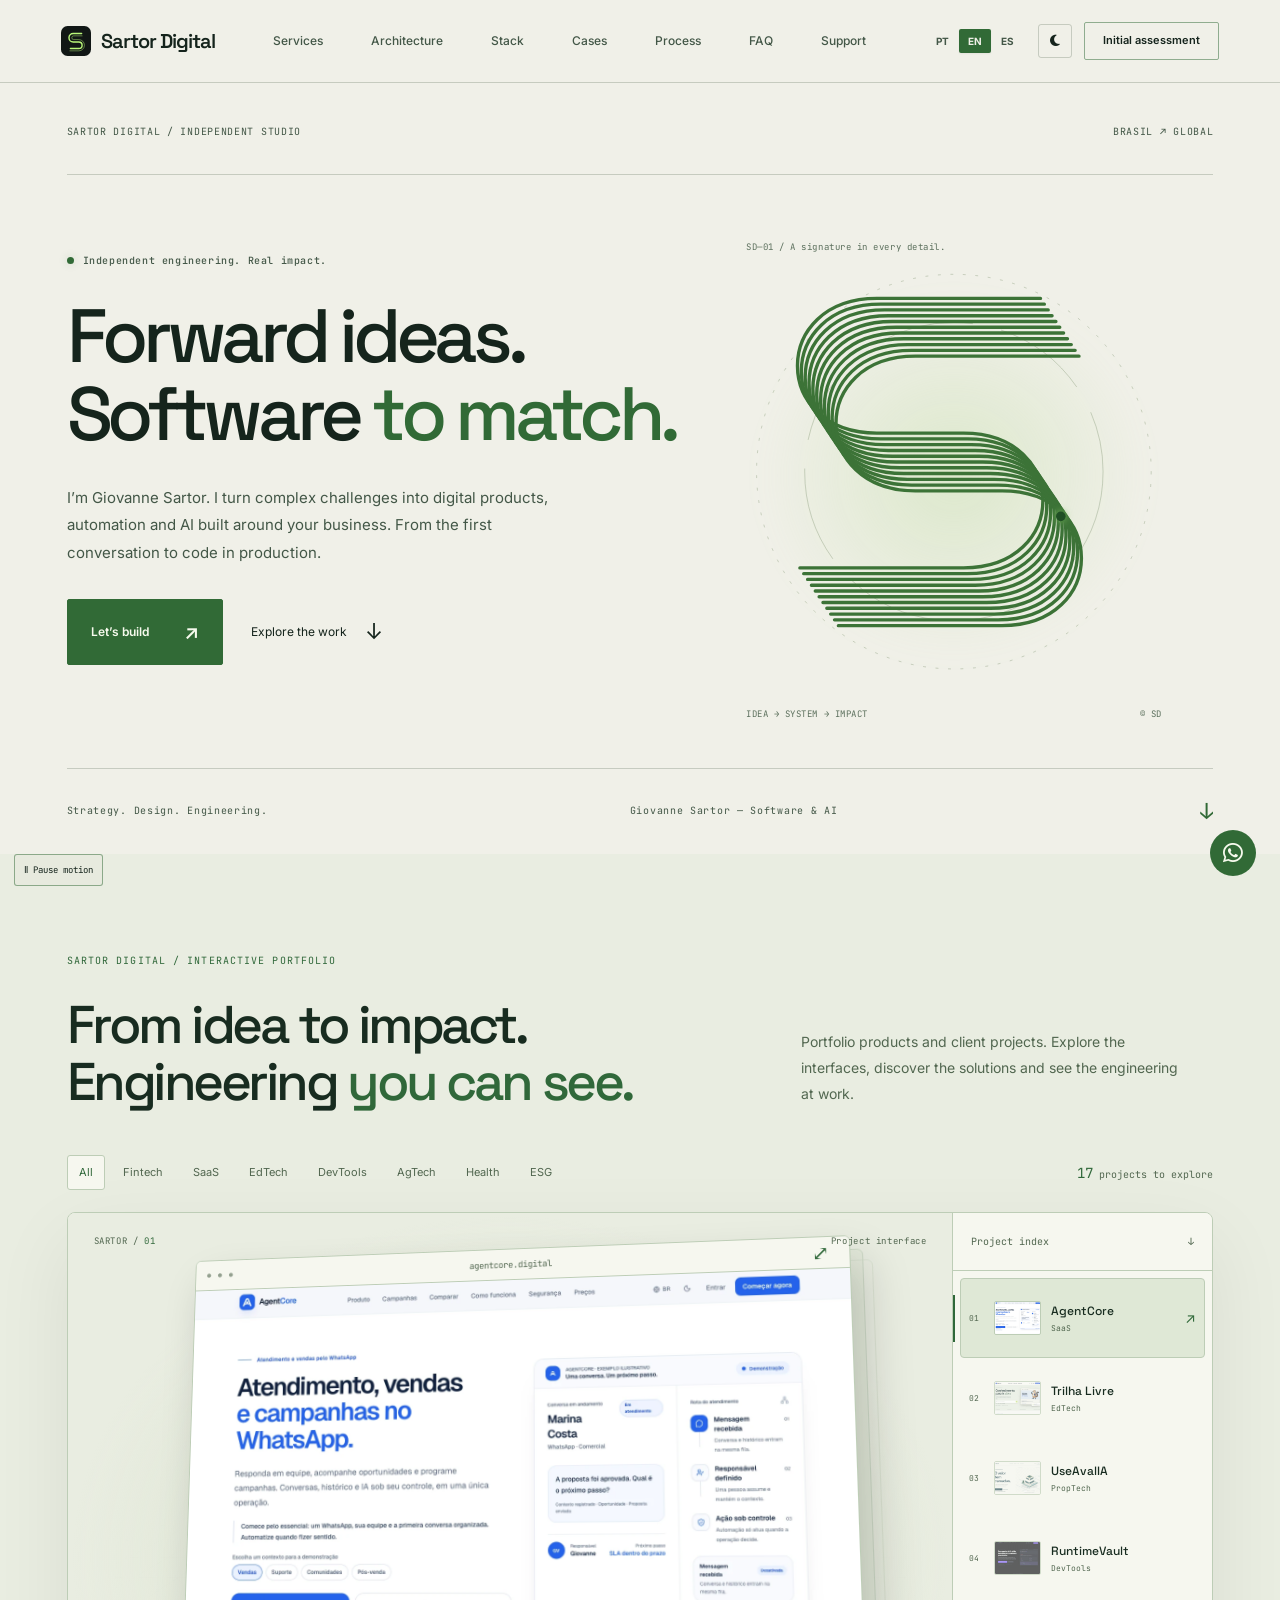
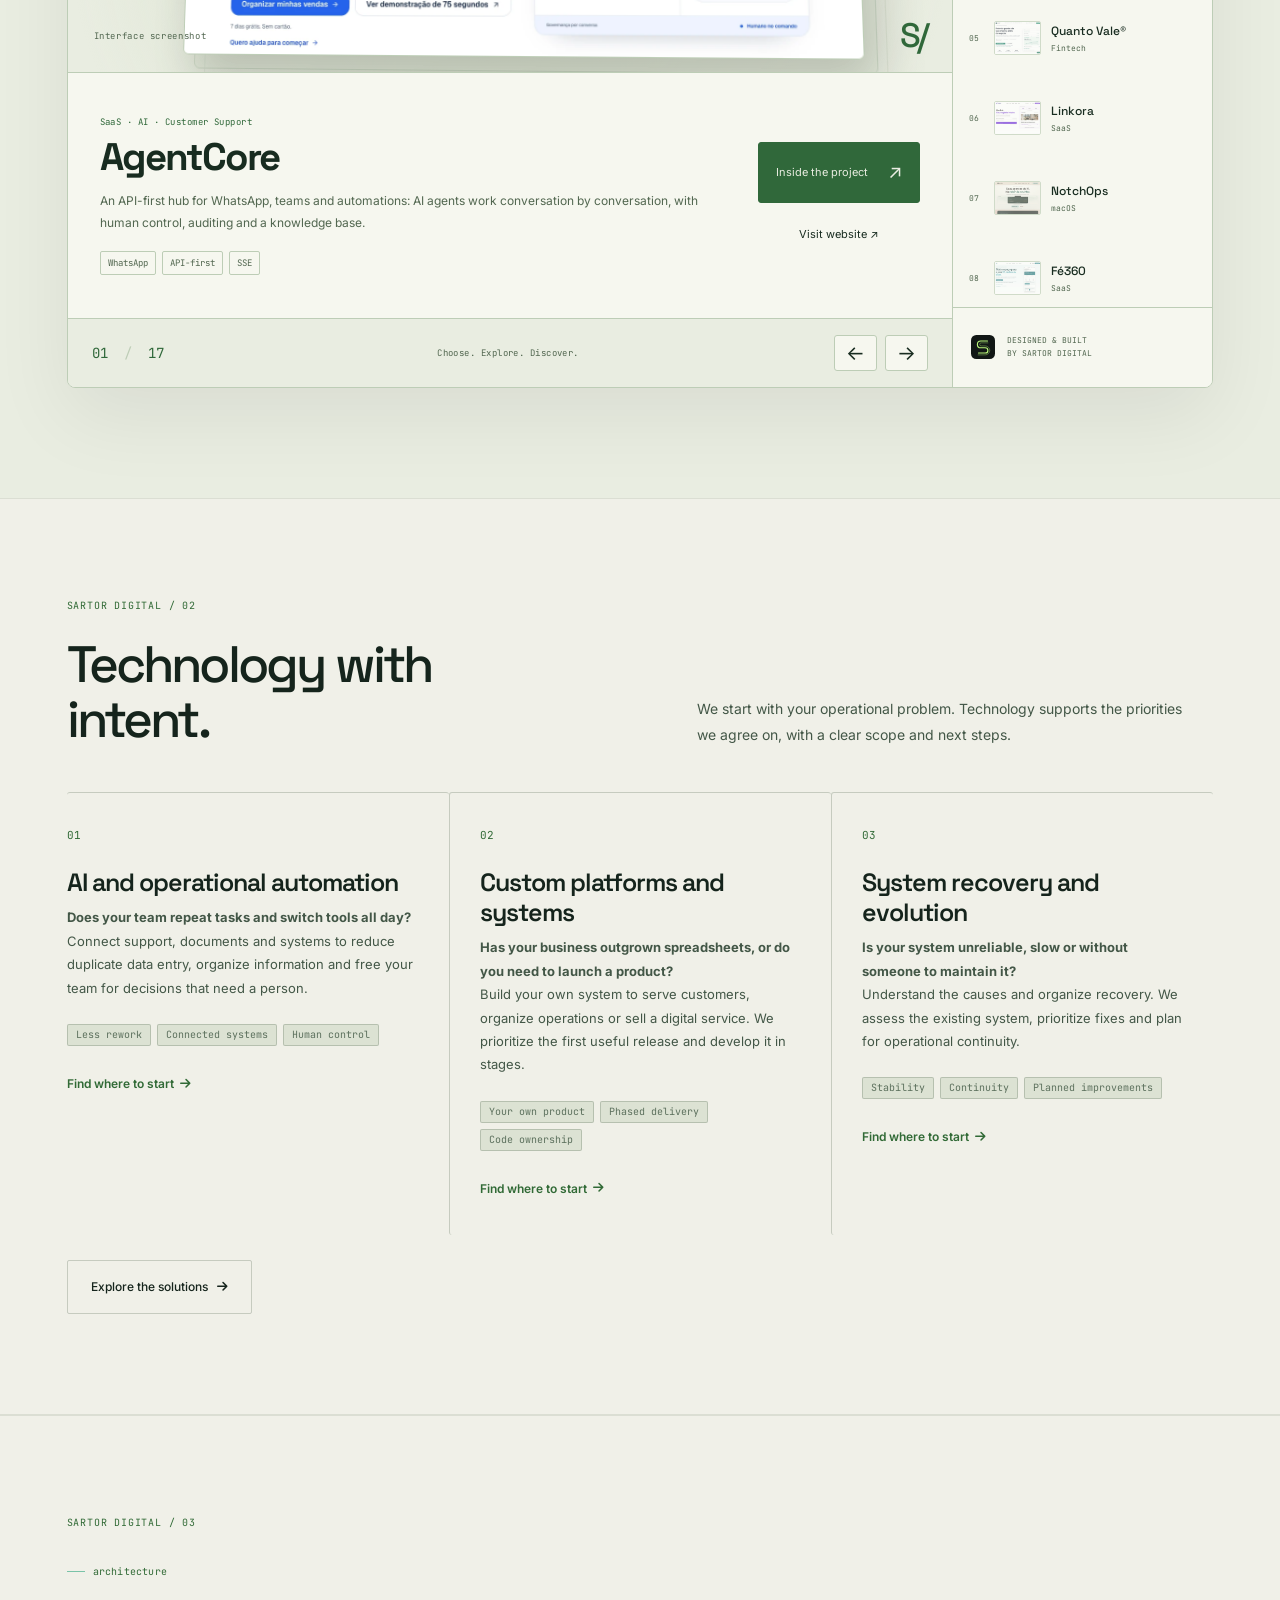
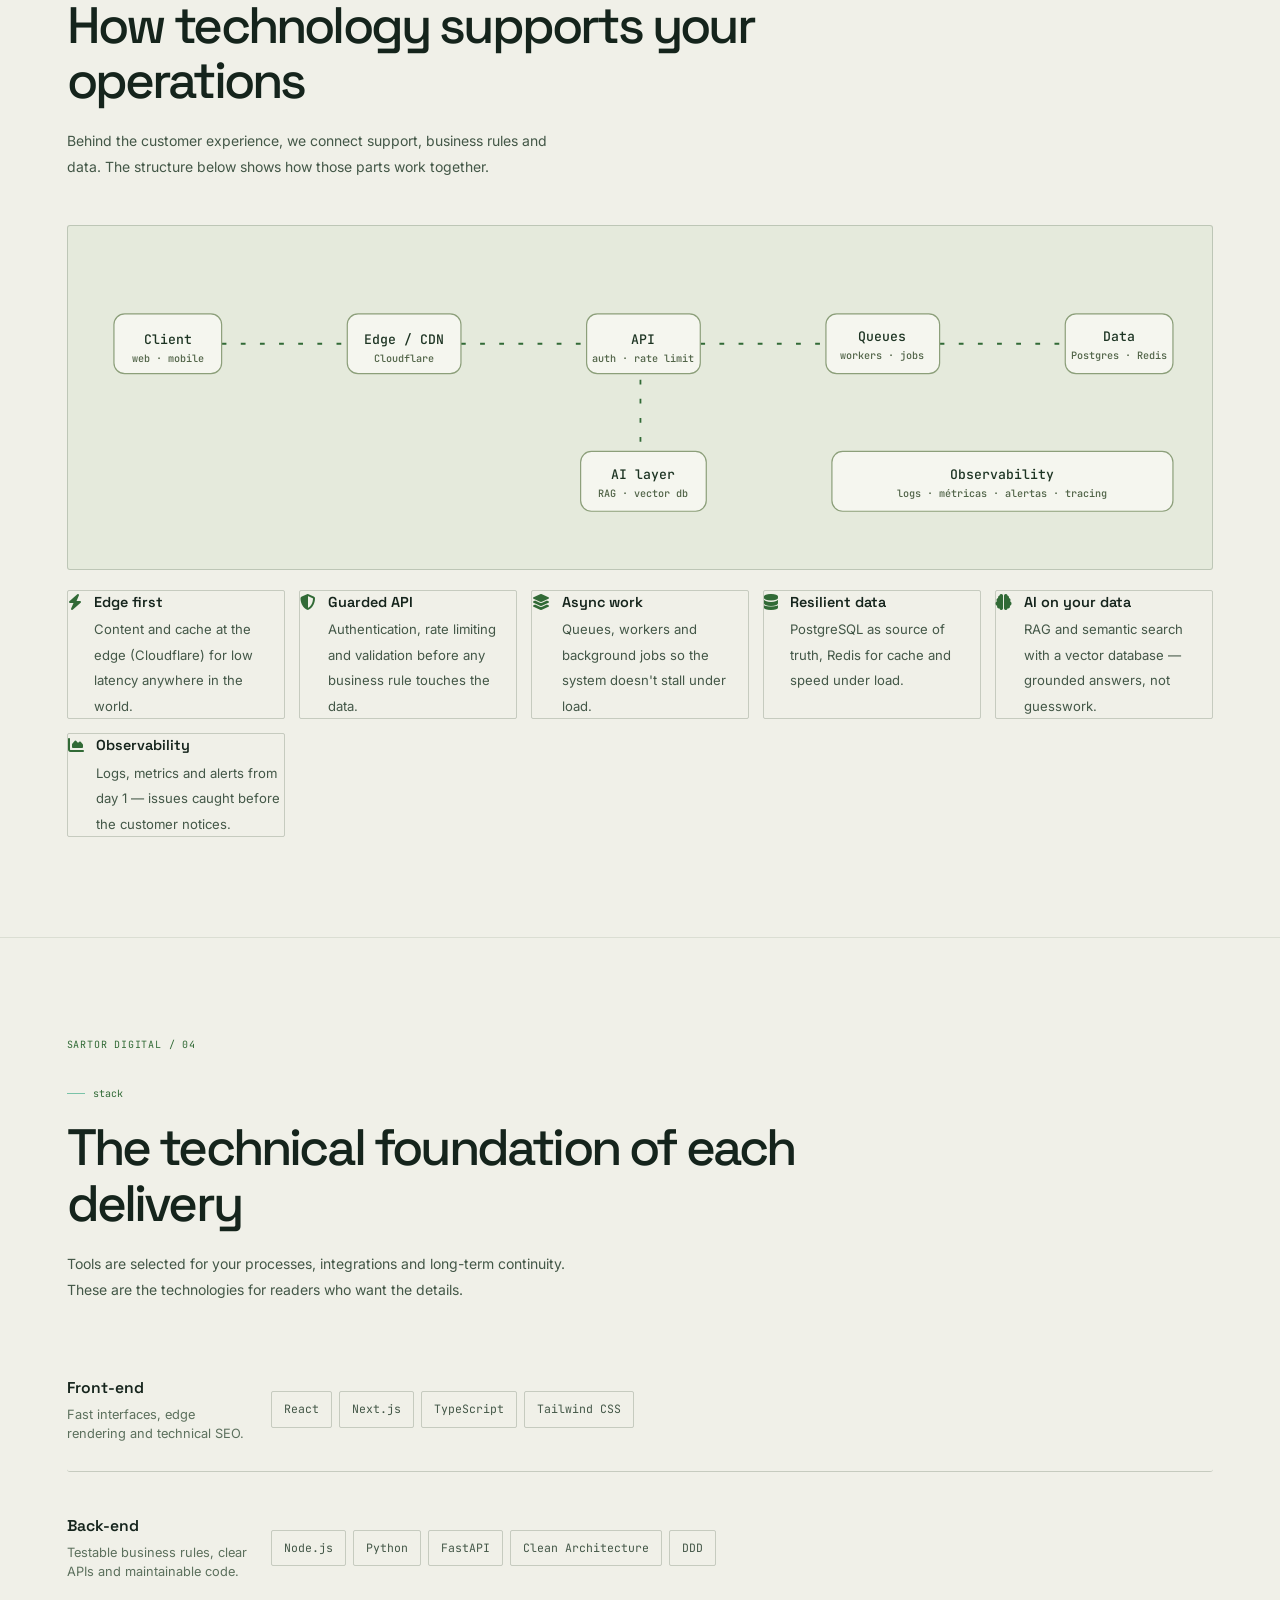
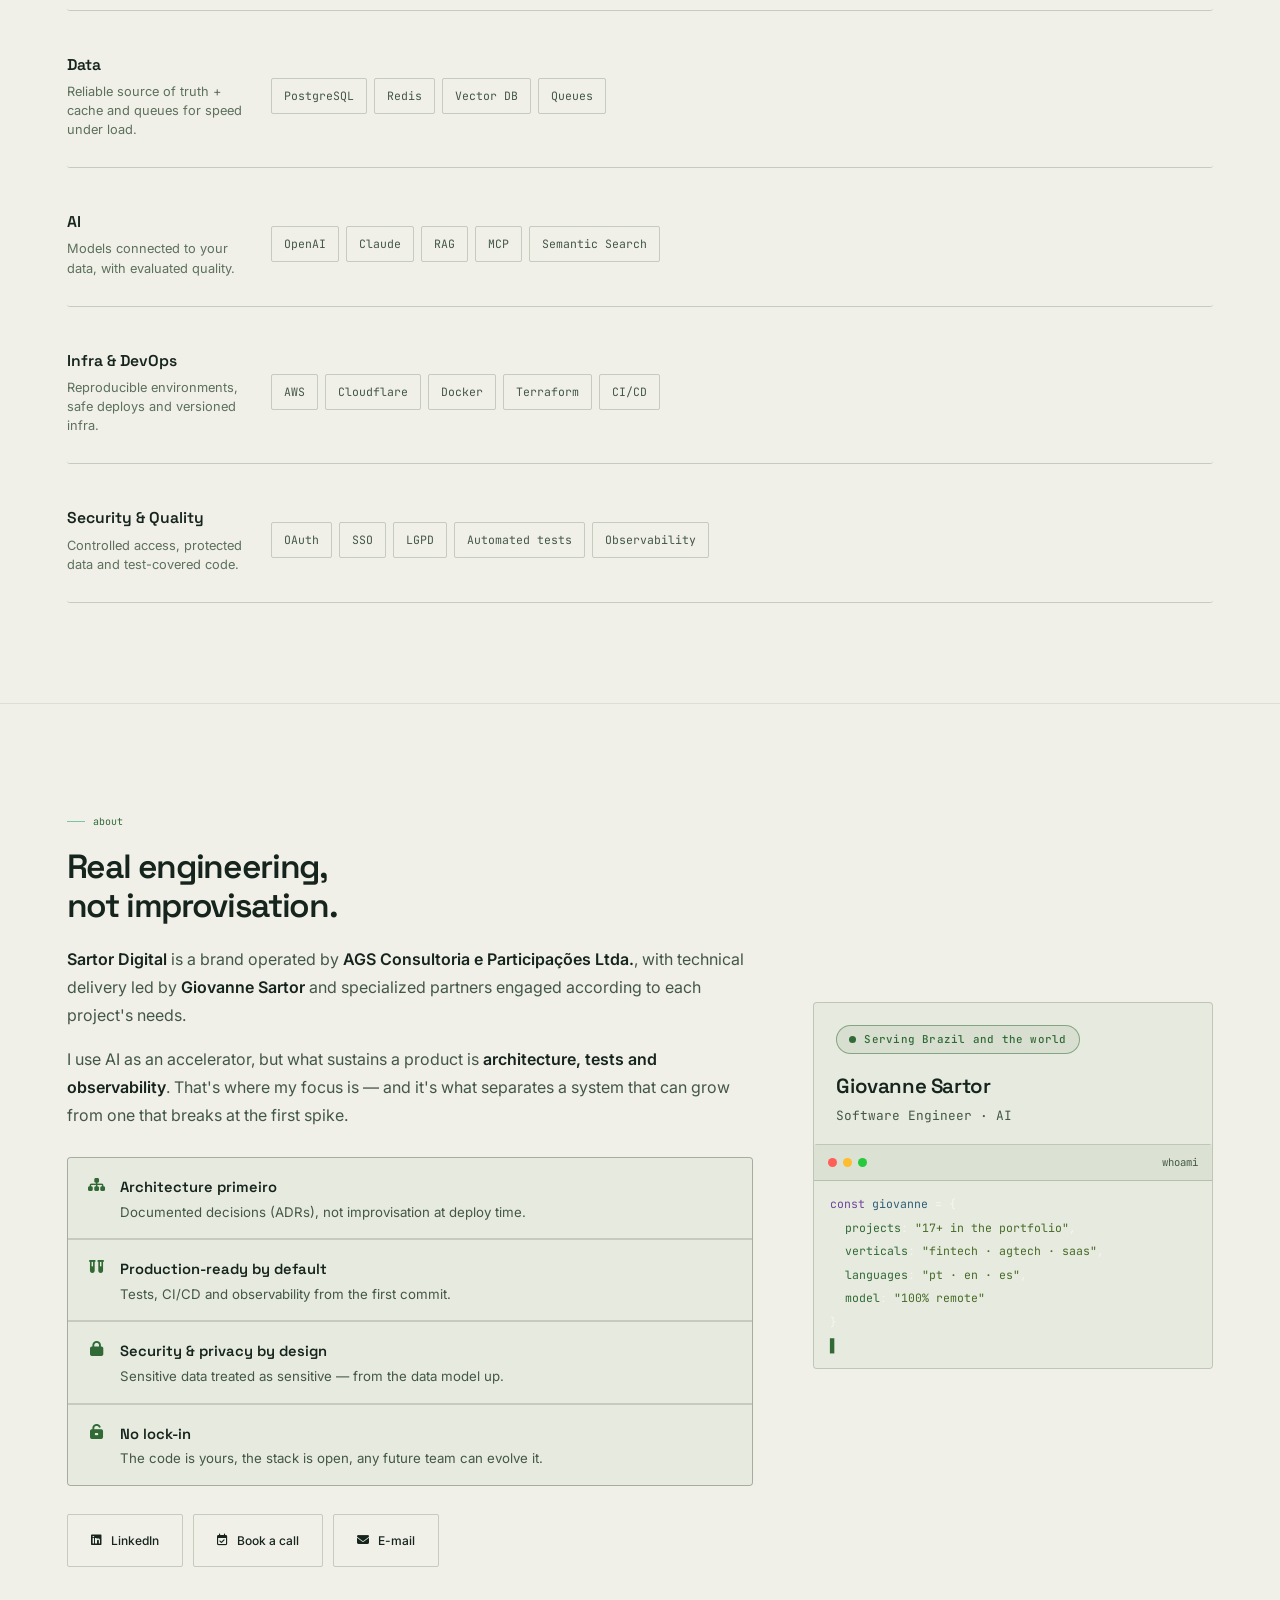
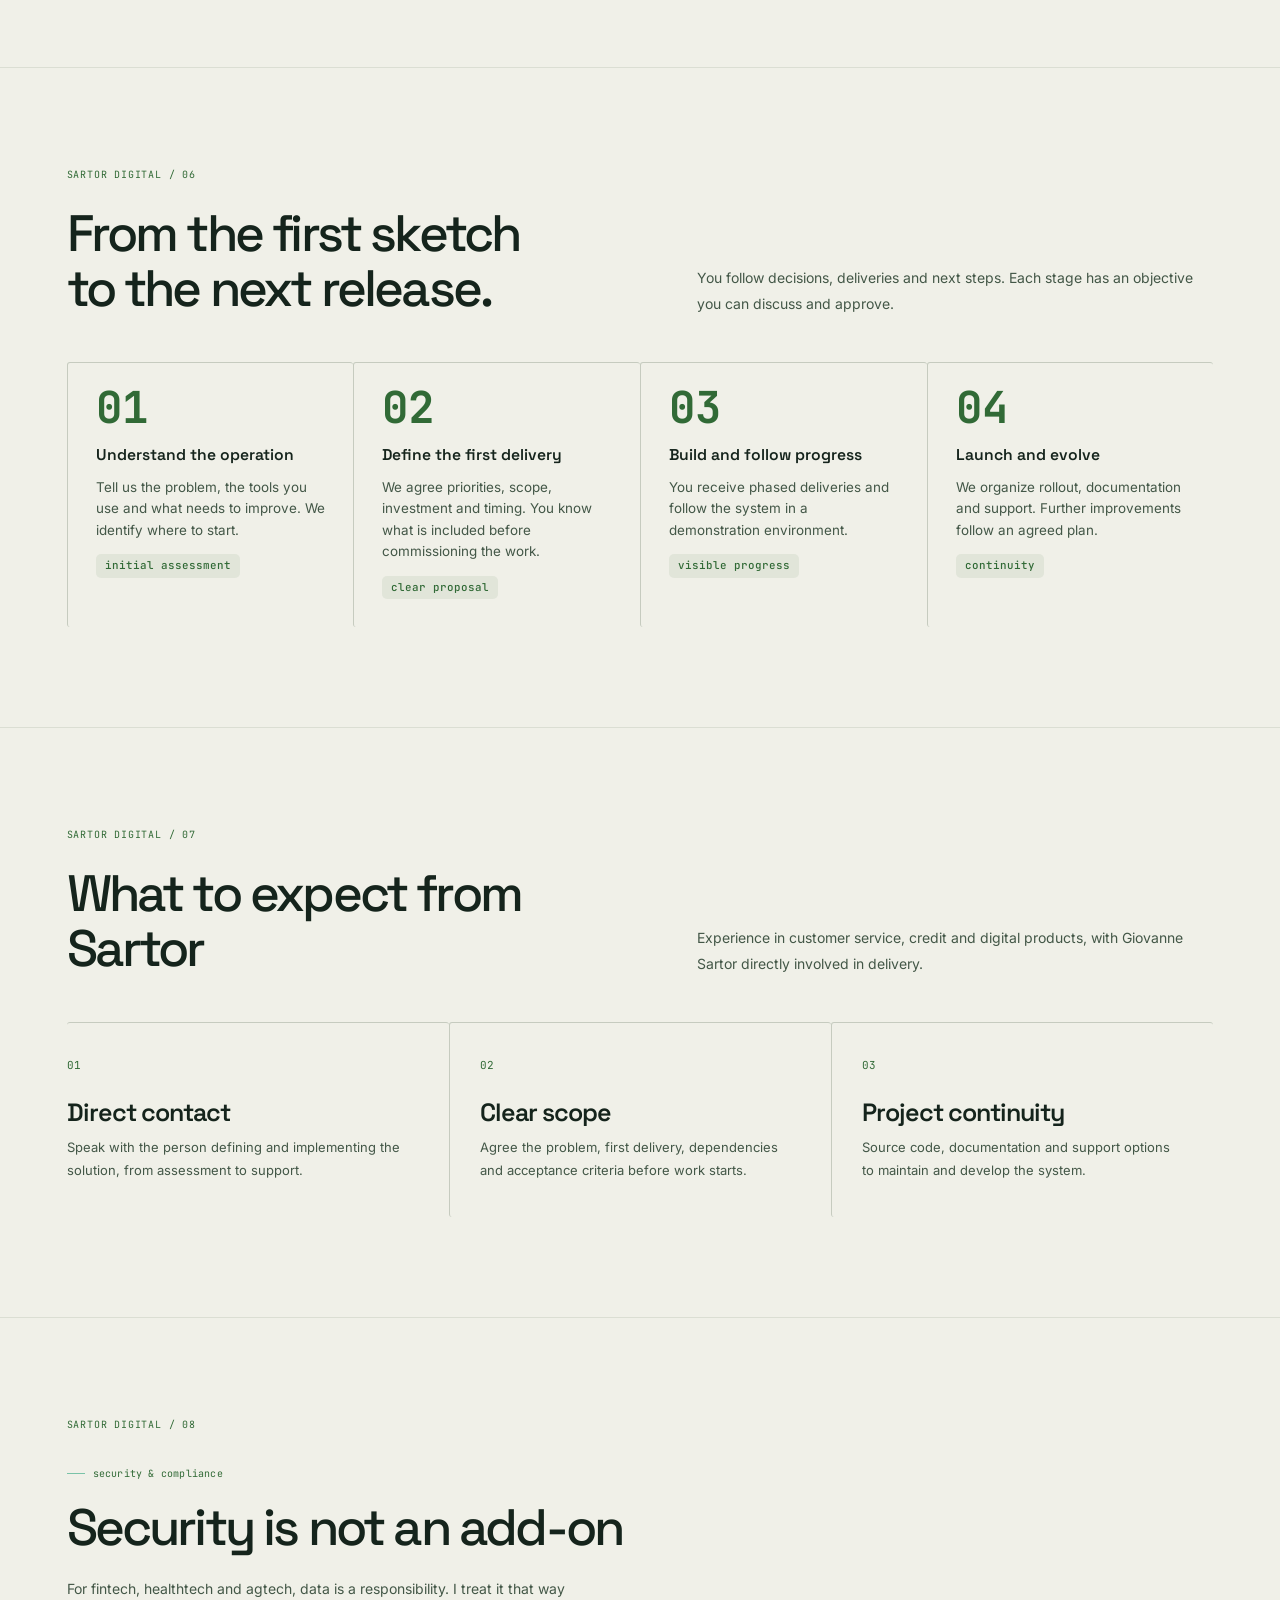
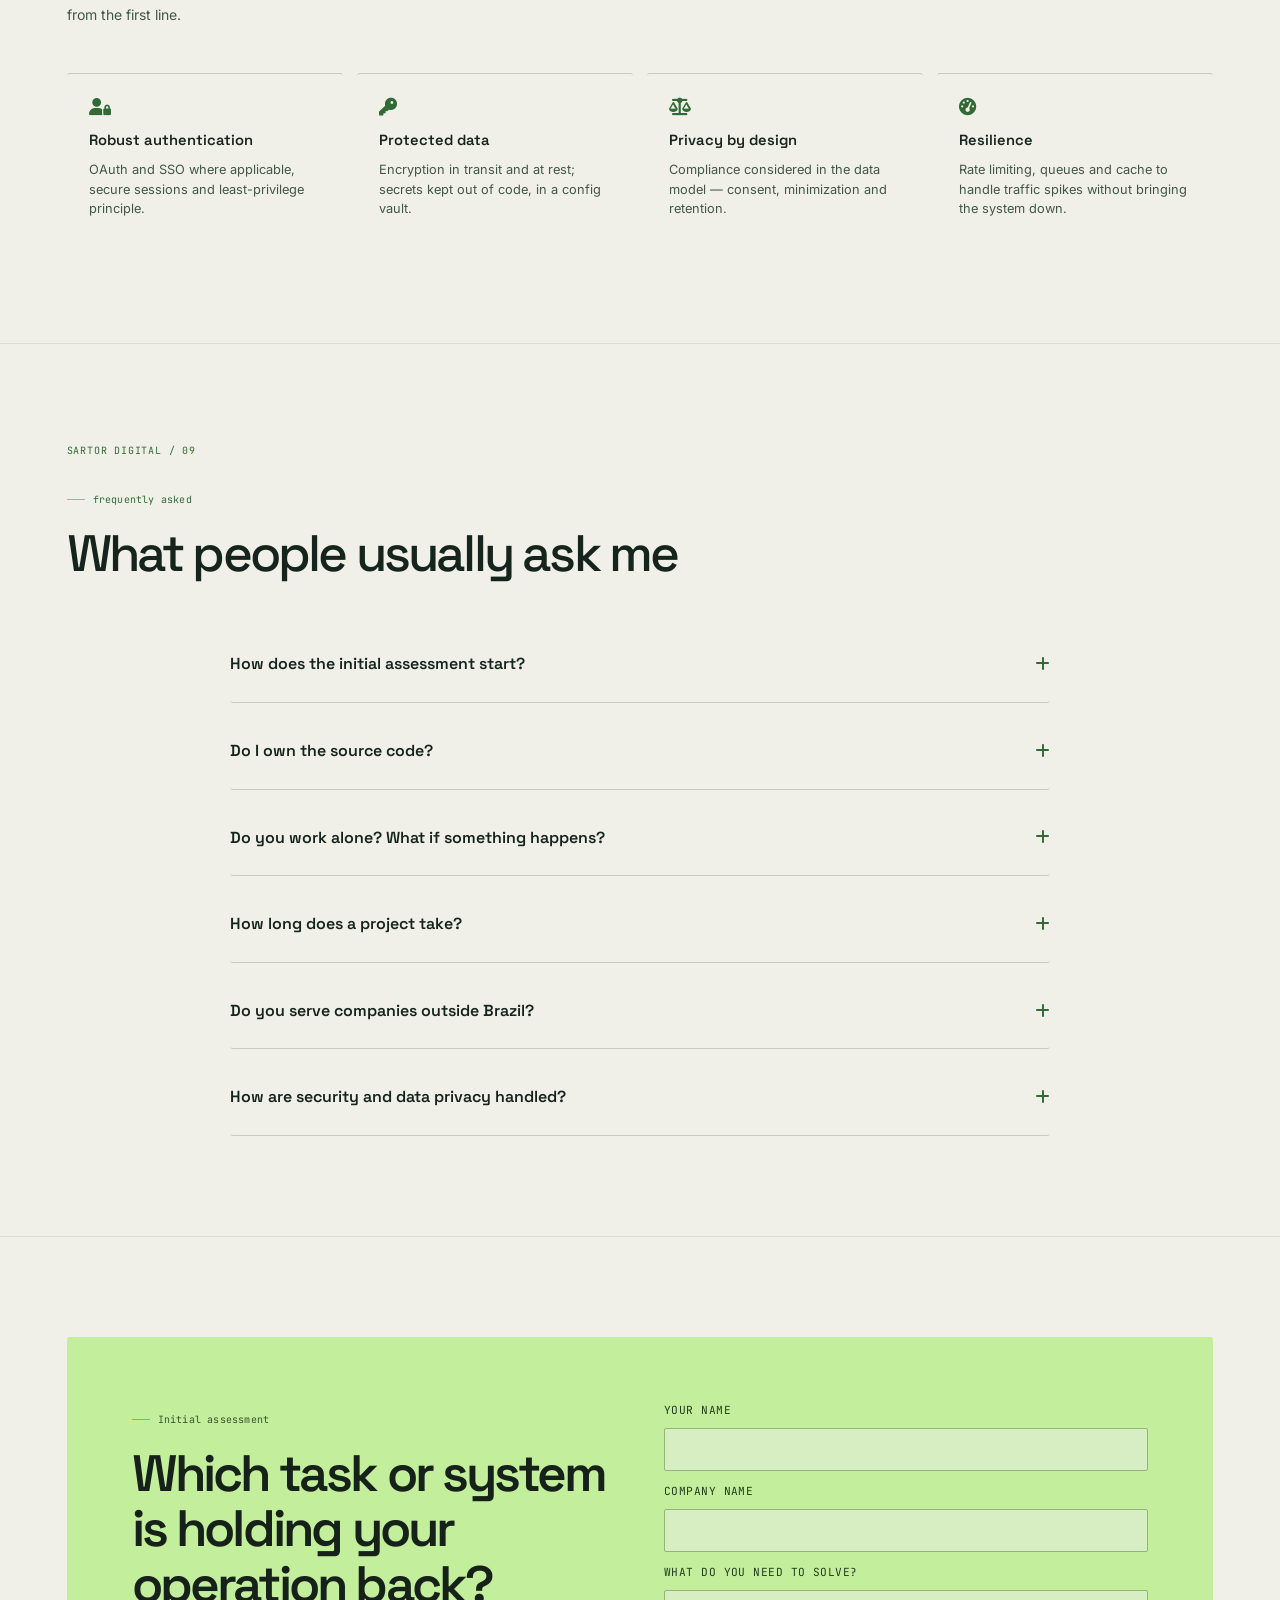
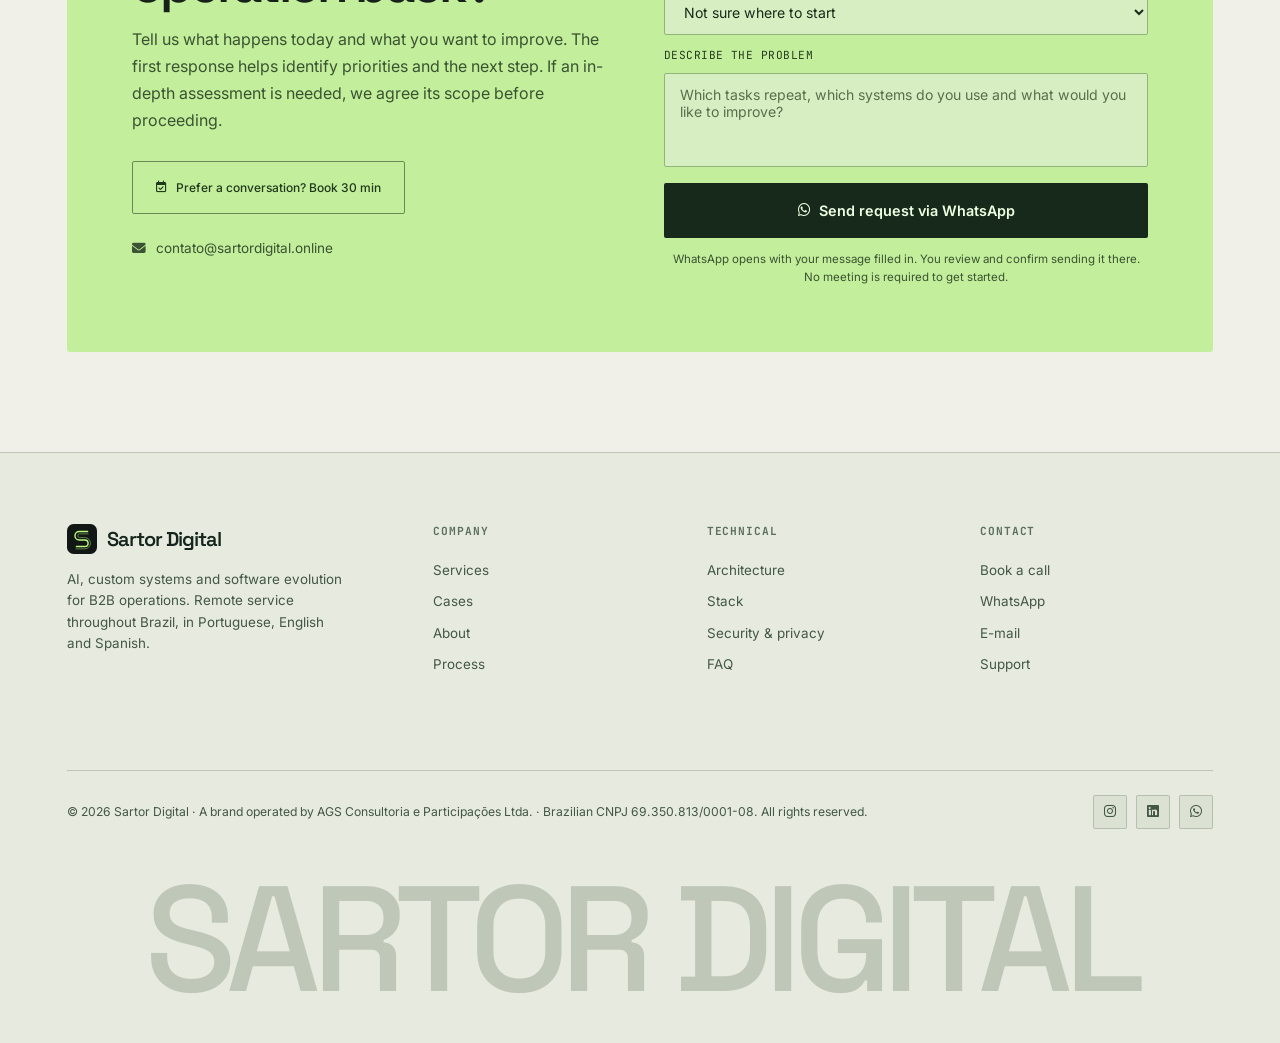
==== commit 742e2ac9: "feat: refresh all 17 portfolio screenshots from current live websites" ====
--- a/en/index.html
+++ b/en/index.html
@@ -427,7 +427,7 @@
 <button aria-label="Menu" class="mob-toggle" id="mobToggle"><i class="fas fa-bars"></i></button>
 </div>
 </nav>
-<main id="main"><section class="hero" id="home"><div class="wrap"><div class="hero-index"><span>SARTOR DIGITAL / INDEPENDENT STUDIO</span><span>BRASIL ↗ GLOBAL</span></div><div class="hero-inner"><div class="hero-copy"><div class="eyebrow"><span class="eyebrow-dot"></span>Independent engineering. Real impact.</div><h1>Forward ideas.<br/>Software <em>to match.</em></h1><p class="hero-sub">I’m Giovanne Sartor. I turn complex challenges into digital products, automation and AI built around your business. From the first conversation to code in production.</p><div class="hero-btns"><a class="btn-primary" href="#contato">Let’s build <span>↗</span></a><a class="hero-work" href="#cases">Explore the work <span>↓</span></a></div></div><div aria-hidden="true" class="signature"><span class="art-coordinate">SD—01 / A signature in every detail.</span><svg fill="none" viewbox="0 0 540 500"><defs><lineargradient id="signatureGradient" x1="0" x2="1" y1="0" y2="1"><stop stop-color="#e8ffcf"></stop><stop offset=".5" stop-color="#a4ed75"></stop><stop offset="1" stop-color="#24604c"></stop></lineargradient></defs><circle class="orbit" cx="270" cy="250" r="205"></circle><circle class="orbit orbit-two" cx="270" cy="250" r="155"></circle><path class="signature-line" d="M380 100 H210 C100 100 100 240 210 240 H300 C410 240 410 380 300 380 H130" style="--i:0" transform="translate(-20 -30)"></path><path class="signature-line" d="M380 100 H210 C100 100 100 240 210 240 H300 C410 240 410 380 300 380 H130" style="--i:1" transform="translate(-16 -24)"></path><path class="signature-line" d="M380 100 H210 C100 100 100 240 210 240 H300 C410 240 410 380 300 380 H130" style="--i:2" transform="translate(-12 -18)"></path><path class="signature-line" d="M380 100 H210 C100 100 100 240 210 240 H300 C410 240 410 380 300 380 H130" style="--i:3" transform="translate(-8 -12)"></path><path class="signature-line" d="M380 100 H210 C100 100 100 240 210 240 H300 C410 240 410 380 300 380 H130" style="--i:4" transform="translate(-4 -6)"></path><path class="signature-line" d="M380 100 H210 C100 100 100 240 210 240 H300 C410 240 410 380 300 380 H130" style="--i:5" transform="translate(0 0)"></path><path class="signature-line" d="M380 100 H210 C100 100 100 240 210 240 H300 C410 240 410 380 300 380 H130" style="--i:6" transform="translate(4 6)"></path><path class="signature-line" d="M380 100 H210 C100 100 100 240 210 240 H300 C410 240 410 380 300 380 H130" style="--i:7" transform="translate(8 12)"></path><path class="signature-line" d="M380 100 H210 C100 100 100 240 210 240 H300 C410 240 410 380 300 380 H130" style="--i:8" transform="translate(12 18)"></path><path class="signature-line" d="M380 100 H210 C100 100 100 240 210 240 H300 C410 240 410 380 300 380 H130" style="--i:9" transform="translate(16 24)"></path><path class="signature-line" d="M380 100 H210 C100 100 100 240 210 240 H300 C410 240 410 380 300 380 H130" style="--i:10" transform="translate(20 30)"></path><circle class="signal" r="5"><animatemotion dur="6s" path="M380 100 H210 C100 100 100 240 210 240 H300 C410 240 410 380 300 380 H130" repeatcount="indefinite"></animatemotion></circle></svg><div class="art-footer"><span>IDEA → SYSTEM → IMPACT</span><span>© SD</span></div></div></div><div class="hero-bottom"><span>Strategy. Design. Engineering.</span><span>Giovanne Sartor — Software &amp; AI</span><a aria-label="Explore the work" href="#cases">↓</a></div></div></section><section class="section project-explorer" data-section="01" id="cases"><div class="wrap"><header class="explorer-heading"><span class="chapter">SARTOR DIGITAL / INTERACTIVE PORTFOLIO</span><h2>From idea to impact.<br/>Engineering <em>you can see.</em></h2><p>Portfolio products and client projects. Explore the interfaces, discover the solutions and see the engineering at work.</p></header><div class="explorer-toolbar"><div aria-label="Choose a project" class="explorer-filters" role="group"><button aria-pressed="true" class="explorer-filter" data-category="all" type="button">All</button><button aria-pressed="false" class="explorer-filter" data-category="fintech" type="button">Fintech</button><button aria-pressed="false" class="explorer-filter" data-category="saas" type="button">SaaS</button><button aria-pressed="false" class="explorer-filter" data-category="edtech" type="button">EdTech</button><button aria-pressed="false" class="explorer-filter" data-category="devtools" type="button">DevTools</button><button aria-pressed="false" class="explorer-filter" data-category="agtech" type="button">AgTech</button><button aria-pressed="false" class="explorer-filter" data-category="saude" type="button">Health</button><button aria-pressed="false" class="explorer-filter" data-category="esg" type="button">ESG</button></div><span class="explorer-total"><b>17</b> projects to explore</span></div><div class="explorer-deck"><div class="explorer-main"><div class="explorer-stage" id="project-stage"><div aria-hidden="true" class="stage-grid"></div><div aria-hidden="true" class="stage-orbit"></div><div class="stage-label"><span>SARTOR / <b class="stage-id">01</b></span><span>Project interface</span></div><div class="screen-assembly"><div aria-hidden="true" class="screen-shadow"></div><div class="project-screen"><div class="screen-chrome"><span aria-hidden="true" class="screen-dots">● ● ●</span><span class="screen-domain">agentcore.digital</span><button aria-label="Expand interface" class="explorer-zoom" type="button">⤢</button></div><img alt="Interface screenshot: AgentCore" class="project-image" height="900" src="../assets/cases/agentcore.png" width="1440"/><p class="image-fallback" hidden="">Preview unavailable. Visit the website to explore the project.</p></div></div><div class="stage-bottom"><span class="stage-caption">Interface screenshot</span><span aria-hidden="true" class="stage-signature">S/</span></div></div><article class="project-info"><div class="project-copy"><span class="project-tag">SaaS · AI · Customer Support</span><h3 class="project-title">AgentCore</h3><p class="project-description">An API-first hub for WhatsApp, teams and automations: AI agents work conversation by conversation, with human control, auditing and a knowledge base.</p><div class="project-tags"><span>WhatsApp</span><span>API-first</span><span>SSE</span></div></div><div class="project-actions"><button class="explorer-detail" type="button">Inside the project <span>↗</span></button><a class="explorer-visit" href="https://agentcore.digital/" rel="noopener noreferrer" target="_blank">Visit website ↗</a></div></article><div class="explorer-navigation"><span class="project-counter">01 <i>/</i> 17</span><span class="navigation-hint">Choose. Explore. Discover.</span><div><button aria-label="Previous project" class="explorer-prev" type="button">←</button><button aria-label="Next project" class="explorer-next" type="button">→</button></div></div></div><aside class="explorer-index"><div class="index-heading"><span>Project index</span><span>↓</span></div><div aria-label="Choose a project" class="project-list" role="group"><button aria-controls="project-stage" aria-pressed="true" class="project-choice" data-project="0" type="button"><span class="choice-num">01</span><img alt="" height="50" loading="lazy" src="../assets/cases/agentcore.png" width="80"/><span class="choice-label"><strong>AgentCore</strong><small>SaaS</small></span><span aria-hidden="true" class="choice-arrow">↗</span></button><button aria-controls="project-stage" aria-pressed="false" class="project-choice" data-project="1" type="button"><span class="choice-num">02</span><img alt="" height="50" loading="lazy" src="../assets/cases/trilhalivre.png" width="80"/><span class="choice-label"><strong>Trilha Livre</strong><small>EdTech</small></span><span aria-hidden="true" class="choice-arrow">↗</span></button><button aria-controls="project-stage" aria-pressed="false" class="project-choice" data-project="2" type="button"><span class="choice-num">03</span><img alt="" height="50" loading="lazy" src="../assets/cases/useavalia.png" width="80"/><span class="choice-label"><strong>UseAvalIA</strong><small>PropTech</small></span><span aria-hidden="true" class="choice-arrow">↗</span></button><button aria-controls="project-stage" aria-pressed="false" class="project-choice" data-project="3" type="button"><span class="choice-num">04</span><img alt="" height="50" loading="lazy" src="../assets/cases/runtimevault.png" width="80"/><span class="choice-label"><strong>RuntimeVault</strong><small>DevTools</small></span><span aria-hidden="true" class="choice-arrow">↗</span></button><button aria-controls="project-stage" aria-pressed="false" class="project-choice" data-project="4" type="button"><span class="choice-num">05</span><img alt="" height="50" loading="lazy" src="../assets/cases/quantovale.png" width="80"/><span class="choice-label"><strong>Quanto Vale®</strong><small>Fintech</small></span><span aria-hidden="true" class="choice-arrow">↗</span></button><button aria-controls="project-stage" aria-pressed="false" class="project-choice" data-project="5" type="button"><span class="choice-num">06</span><img alt="" height="50" loading="lazy" src="../assets/cases/linkora.png" width="80"/><span class="choice-label"><strong>Linkora</strong><small>SaaS</small></span><span aria-hidden="true" class="choice-arrow">↗</span></button><button aria-controls="project-stage" aria-pressed="false" class="project-choice" data-project="6" type="button"><span class="choice-num">07</span><img alt="" height="50" loading="lazy" src="../assets/cases/notchops.png" width="80"/><span class="choice-label"><strong>NotchOps</strong><small>macOS</small></span><span aria-hidden="true" class="choice-arrow">↗</span></button><button aria-controls="project-stage" aria-pressed="false" class="project-choice" data-project="7" type="button"><span class="choice-num">08</span><img alt="" height="50" loading="lazy" src="../assets/cases/fe360.png" width="80"/><span class="choice-label"><strong>Fé360</strong><small>SaaS</small></span><span aria-hidden="true" class="choice-arrow">↗</span></button><button aria-controls="project-stage" aria-pressed="false" class="project-choice" data-project="8" type="button"><span class="choice-num">09</span><img alt="" height="50" loading="lazy" src="../assets/cases/valuora.png" width="80"/><span class="choice-label"><strong>Valuora</strong><small>Fintech</small></span><span aria-hidden="true" class="choice-arrow">↗</span></button><button aria-controls="project-stage" aria-pressed="false" class="project-choice" data-project="9" type="button"><span class="choice-num">10</span><img alt="" height="50" loading="lazy" src="../assets/cases/conectcampo.png" width="80"/><span class="choice-label"><strong>ConectCampo</strong><small>AgTech</small></span><span aria-hidden="true" class="choice-arrow">↗</span></button><button aria-controls="project-stage" aria-pressed="false" class="project-choice" data-project="10" type="button"><span class="choice-num">11</span><img alt="" height="50" loading="lazy" src="../assets/cases/vexium.png" width="80"/><span class="choice-label"><strong>Vexium</strong><small>Fintech</small></span><span aria-hidden="true" class="choice-arrow">↗</span></button><button aria-controls="project-stage" aria-pressed="false" class="project-choice" data-project="11" type="button"><span class="choice-num">12</span><img alt="" height="50" loading="lazy" src="../assets/cases/fundflow.png" width="80"/><span class="choice-label"><strong>FundFlow</strong><small>Fintech</small></span><span aria-hidden="true" class="choice-arrow">↗</span></button><button aria-controls="project-stage" aria-pressed="false" class="project-choice" data-project="12" type="button"><span class="choice-num">13</span><img alt="" height="50" loading="lazy" src="../assets/cases/esg360.png" width="80"/><span class="choice-label"><strong>ESG360</strong><small>ESG</small></span><span aria-hidden="true" class="choice-arrow">↗</span></button><button aria-controls="project-stage" aria-pressed="false" class="project-choice" data-project="13" type="button"><span class="choice-num">14</span><img alt="" height="50" loading="lazy" src="../assets/cases/agdigital.png" width="80"/><span class="choice-label"><strong>AG Digital</strong><small>Insurtech</small></span><span aria-hidden="true" class="choice-arrow">↗</span></button><button aria-controls="project-stage" aria-pressed="false" class="project-choice" data-project="14" type="button"><span class="choice-num">15</span><img alt="" height="50" loading="lazy" src="../assets/cases/buffalo-capital.png" width="80"/><span class="choice-label"><strong>Buffalo Capital</strong><small>Fintech</small></span><span aria-hidden="true" class="choice-arrow">↗</span></button><button aria-controls="project-stage" aria-pressed="false" class="project-choice" data-project="15" type="button"><span class="choice-num">16</span><img alt="" height="50" loading="lazy" src="../assets/cases/urus-agro-urbano.jpg" width="80"/><span class="choice-label"><strong>Urus Agro e Urbano</strong><small>Fintech</small></span><span aria-hidden="true" class="choice-arrow">↗</span></button><button aria-controls="project-stage" aria-pressed="false" class="project-choice" data-project="16" type="button"><span class="choice-num">17</span><img alt="" height="50" loading="lazy" src="../assets/cases/pro-sorrir.png" width="80"/><span class="choice-label"><strong>Pró Sorrir Dentistry</strong><small>Health</small></span><span aria-hidden="true" class="choice-arrow">↗</span></button></div><div class="index-footer"><img alt="" height="24" src="../assets/signature-mark.svg" width="24"/><span>DESIGNED &amp; BUILT<br/>BY SARTOR DIGITAL</span></div></aside></div><p aria-atomic="true" aria-live="polite" class="explorer-status sr-only"></p></div><dialog aria-labelledby="explorer-dialog-title" class="explorer-dialog"><div class="explorer-dialog-top"><span>SARTOR DIGITAL / <span class="dialog-category"></span></span><button aria-label="Close" class="explorer-close" type="button">×</button></div><div class="dialog-body"><h3 id="explorer-dialog-title"></h3><img alt="" class="dialog-image"/><div class="dialog-copy"></div><a class="dialog-visit" rel="noopener noreferrer" target="_blank">Visit website ↗</a></div></dialog><script id="explorer-data" type="application/json">{"projects": [{"name": "AgentCore", "url": "https://agentcore.digital/", "category": "saas", "tag": "SaaS · AI · Customer Support", "description": "An API-first hub for WhatsApp, teams and automations: AI agents work conversation by conversation, with human control, auditing and a knowledge base.", "tags": ["WhatsApp", "API-first", "SSE"], "image": "../assets/cases/agentcore.png", "story": ""}, {"name": "Trilha Livre", "url": "https://trilhalivre.digital/", "category": "edtech", "tag": "EdTech · Own product", "description": "Learning platform developed by Sartor Digital, with courses, practice exams with explanations and learning paths in technology, AI, productivity and languages. A student area tracks progress, with certificates available for eligible courses.", "tags": ["Courses", "Practice exams", "Learning paths"], "image": "../assets/cases/trilhalivre.png", "story": ""}, {"name": "UseAvalIA", "url": "https://useavalia.com/", "category": "saas", "tag": "PropTech · SaaS", "description": "Property valuations with market comparables, identified sources and explicit methodology. Reviewed and signed reports on professional plans; JSON estimates through the automated API option.", "tags": ["Comparables", "PDF", "API"], "image": "../assets/cases/useavalia.png", "story": "<dl class=\"case-story\"><div><dt>Context<\/dt><dd>Explain property prices with market references and transparent criteria.<\/dd><\/div><div><dt>Delivery<\/dt><dd>Valuations with comparables, sources and limitations; reviewed and signed reports on professional plans.<\/dd><\/div><div><dt>In practice<\/dt><dd>Agents present the analysis to clients; teams can integrate JSON estimates through the API.<\/dd><\/div><\/dl>"}, {"name": "RuntimeVault", "url": "https://runtimevault.dev", "category": "devtools", "tag": "DevTools · AI · Infra", "description": "Runtime Evidence Layer — captures the full application state at the moment of failure and delivers, via MCP, the evidence AI agents need to debug and reproduce bugs.", "tags": ["MCP", "SDK", "Replay"], "image": "../assets/cases/runtimevault.png", "story": ""}, {"name": "Quanto Vale®", "url": "https://quantovale.online/", "category": "fintech", "tag": "Fintech · Valuation · SaaS", "description": "Valuation platform with a DCF v7 engine, CNAE sector benchmarks, Monte Carlo and an auditable report with complete calculation traceability.", "tags": ["DCF v7", "Monte Carlo", "API"], "image": "../assets/cases/quantovale.png", "story": "<dl class=\"case-story\"><div><dt>Context<\/dt><dd>Understand a company’s value with clear assumptions and organized data.<\/dd><\/div><div><dt>Delivery<\/dt><dd>A business valuation platform with discounted cash flow, sector benchmarks and Monte Carlo simulations.<\/dd><\/div><div><dt>In practice<\/dt><dd>Users explore scenarios and receive a report with calculation traceability to support their decisions.<\/dd><\/div><\/dl>"}, {"name": "Linkora", "url": "https://linkora.vip", "category": "saas", "tag": "SaaS · Link-in-Bio", "description": "Link-in-Bio for creators and brands — links, digital products, payments and real-time analytics.", "tags": ["Analytics", "Stripe", "Multi-tenant"], "image": "../assets/cases/linkora.png", "story": "<dl class=\"case-story\"><div><dt>Context<\/dt><dd>Bring creators’ and brands’ digital presence together at one easy-to-share address.<\/dd><\/div><div><dt>Delivery<\/dt><dd>A page with links, digital products, payments and real-time traffic analytics.<\/dd><\/div><div><dt>In practice<\/dt><dd>Creators organize their offers and track their page’s performance.<\/dd><\/div><\/dl>"}, {"name": "NotchOps", "url": "https://notchops.app/", "category": "devtools", "tag": "macOS · DevTools · AI", "description": "A native macOS layer that organizes AI-agent signals, local sessions and approvals without exposing prompts, code or terminal content.", "tags": ["SwiftUI", "Local-first", "Event Bus"], "image": "../assets/cases/notchops.png", "story": ""}, {"name": "Fé360", "url": "https://fe360.online/", "category": "saas", "tag": "SaaS · Community · AI", "description": "A spiritual journey platform bringing together prayer, community, journaling and Calebe — an AI assistant grounded in Scripture.", "tags": ["AI", "PWA", "Community"], "image": "../assets/cases/fe360.png", "story": ""}, {"name": "Valuora", "url": "https://valuora.online", "category": "fintech", "tag": "Fintech · Valuation · SaaS", "description": "DCF v7.1 valuation engine with Monte Carlo simulation, sector benchmarks and AI. A 42-page report in M&A standard.", "tags": ["DCF v7.1", "Monte Carlo", "AI"], "image": "../assets/cases/valuora.png", "story": ""}, {"name": "ConectCampo", "url": "https://conectcampo.digital", "category": "agtech", "tag": "AgTech · Marketplace · Fintech", "description": "Rural credit marketplace connecting farmers to banks and funds, with AI matching, risk scoring and data compliance.", "tags": ["AI Matching", "Risk Score", "LGPD"], "image": "../assets/cases/conectcampo.png", "story": ""}, {"name": "Vexium", "url": "https://vexium.pro", "category": "fintech", "tag": "Fintech · Crypto · IA", "description": "Proprietary VEX engine — 7+ indicators combining AI and live Binance data for real-time market reading.", "tags": ["Motor VEX", "Binance API", "Streaming"], "image": "../assets/cases/vexium.png", "story": ""}, {"name": "FundFlow", "url": "https://fundflow.money", "category": "fintech", "tag": "Fintech · Project in development", "description": "A fundraising platform in development, using the C.A.P.T.A.R. method and AI assistance. It does not currently offer credit.", "tags": ["C.A.P.T.A.R.", "AI", "Matching"], "image": "../assets/cases/fundflow.png", "story": ""}, {"name": "ESG360", "url": "https://esg360.digital", "category": "esg", "tag": "ESG · Sustentabilidade · IA", "description": "Platform that translates ESG score into credit spread, WACC and enterprise value, with NLP over GRI and SASB frameworks.", "tags": ["NLP", "GRI · SASB", "Financial Score"], "image": "../assets/cases/esg360.png", "story": ""}, {"name": "AG Digital", "url": "https://agdigital.ag", "category": "fintech", "tag": "Insurtech · Fintech · SaaS", "description": "Smart management platform for insurance, benefits and financial plans, with dashboards and automations.", "tags": ["Seguros", "Dashboards", "SaaS"], "image": "../assets/cases/agdigital.png", "story": ""}, {"name": "Buffalo Capital", "url": "https://buffalocapital.com.br", "category": "fintech", "tag": "Fintech · Investments", "description": "Corporate site with an interactive dashboard and real-time financial API integration.", "tags": ["Dashboard", "APIs Financeiras", "Charts"], "image": "../assets/cases/buffalo-capital.png", "story": ""}, {"name": "Urus Agro e Urbano", "url": "https://www.urusagroeurbano.com.br/", "category": "fintech", "tag": "Fintech · Credit · Corporate website", "description": "A consultative credit-solutions website with partner presentation, a structured pre-analysis flow and direct WhatsApp conversion.", "tags": ["UX/UI", "Local SEO", "Pre-analysis"], "image": "../assets/cases/urus-agro-urbano.jpg", "story": ""}, {"name": "Pró Sorrir Dentistry", "url": "https://prosorrirodontologia.com.br", "category": "saude", "tag": "Health · Dentistry", "description": "Modern site for a 19+ year clinic — WhatsApp integration, interactive FAQ, local SEO and case gallery.", "tags": ["WhatsApp API", "SEO Local"], "image": "../assets/cases/pro-sorrir.png", "story": ""}], "labels": {"kicker": "SARTOR DIGITAL / INTERACTIVE PORTFOLIO", "title": "From idea to impact.<br>Engineering <em>you can see.<\/em>", "intro": "Portfolio products and client projects. Explore the interfaces, discover the solutions and see the engineering at work.", "all": "All", "pick": "Choose a project", "prev": "Previous project", "next": "Next project", "open": "Visit website", "details": "Inside the project", "zoom": "Expand interface", "close": "Close", "selected": "Selected project", "view": "Project interface", "index": "Project index", "hint": "Choose. Explore. Discover.", "count": "projects to explore", "capture": "Interface screenshot", "empty": "Preview unavailable. Visit the website to explore the project."}}</script><noscript><div class="wrap"><ul><li><a href="https://agentcore.digital/" rel="noopener" target="_blank">AgentCore</a> — An API-first hub for WhatsApp, teams and automations: AI agents work conversation by conversation, with human control, auditing and a knowledge base.</li><li><a href="https://trilhalivre.digital/" rel="noopener" target="_blank">Trilha Livre</a> — Learning platform developed by Sartor Digital, with courses, practice exams with explanations and learning paths in technology, AI, productivity and languages. A student area tracks progress, with certificates available for eligible courses.</li><li><a href="https://useavalia.com/" rel="noopener" target="_blank">UseAvalIA</a> — Property valuations with market comparables, identified sources and explicit methodology. Reviewed and signed reports on professional plans; JSON estimates through the automated API option.</li><li><a href="https://runtimevault.dev" rel="noopener" target="_blank">RuntimeVault</a> — Runtime Evidence Layer — captures the full application state at the moment of failure and delivers, via MCP, the evidence AI agents need to debug and reproduce bugs.</li><li><a href="https://quantovale.online/" rel="noopener" target="_blank">Quanto Vale®</a> — Valuation platform with a DCF v7 engine, CNAE sector benchmarks, Monte Carlo and an auditable report with complete calculation traceability.</li><li><a href="https://linkora.vip" rel="noopener" target="_blank">Linkora</a> — Link-in-Bio for creators and brands — links, digital products, payments and real-time analytics.</li><li><a href="https://notchops.app/" rel="noopener" target="_blank">NotchOps</a> — A native macOS layer that organizes AI-agent signals, local sessions and approvals without exposing prompts, code or terminal content.</li><li><a href="https://fe360.online/" rel="noopener" target="_blank">Fé360</a> — A spiritual journey platform bringing together prayer, community, journaling and Calebe — an AI assistant grounded in Scripture.</li><li><a href="https://valuora.online" rel="noopener" target="_blank">Valuora</a> — DCF v7.1 valuation engine with Monte Carlo simulation, sector benchmarks and AI. A 42-page report in M&amp;A standard.</li><li><a href="https://conectcampo.digital" rel="noopener" target="_blank">ConectCampo</a> — Rural credit marketplace connecting farmers to banks and funds, with AI matching, risk scoring and data compliance.</li><li><a href="https://vexium.pro" rel="noopener" target="_blank">Vexium</a> — Proprietary VEX engine — 7+ indicators combining AI and live Binance data for real-time market reading.</li><li><a href="https://fundflow.money" rel="noopener" target="_blank">FundFlow</a> — A fundraising platform in development, using the C.A.P.T.A.R. method and AI assistance. It does not currently offer credit.</li><li><a href="https://esg360.digital" rel="noopener" target="_blank">ESG360</a> — Platform that translates ESG score into credit spread, WACC and enterprise value, with NLP over GRI and SASB frameworks.</li><li><a href="https://agdigital.ag" rel="noopener" target="_blank">AG Digital</a> — Smart management platform for insurance, benefits and financial plans, with dashboards and automations.</li><li><a href="https://buffalocapital.com.br" rel="noopener" target="_blank">Buffalo Capital</a> — Corporate site with an interactive dashboard and real-time financial API integration.</li><li><a href="https://www.urusagroeurbano.com.br/" rel="noopener" target="_blank">Urus Agro e Urbano</a> — A consultative credit-solutions website with partner presentation, a structured pre-analysis flow and direct WhatsApp conversion.</li><li><a href="https://prosorrirodontologia.com.br" rel="noopener" target="_blank">Pró Sorrir Dentistry</a> — Modern site for a 19+ year clinic — WhatsApp integration, interactive FAQ, local SEO and case gallery.</li></ul></div></noscript></section><hr class="sec-divider"/><section class="section" data-section="02" id="servicos">
+<main id="main"><section class="hero" id="home"><div class="wrap"><div class="hero-index"><span>SARTOR DIGITAL / INDEPENDENT STUDIO</span><span>BRASIL ↗ GLOBAL</span></div><div class="hero-inner"><div class="hero-copy"><div class="eyebrow"><span class="eyebrow-dot"></span>Independent engineering. Real impact.</div><h1>Forward ideas.<br/>Software <em>to match.</em></h1><p class="hero-sub">I’m Giovanne Sartor. I turn complex challenges into digital products, automation and AI built around your business. From the first conversation to code in production.</p><div class="hero-btns"><a class="btn-primary" href="#contato">Let’s build <span>↗</span></a><a class="hero-work" href="#cases">Explore the work <span>↓</span></a></div></div><div aria-hidden="true" class="signature"><span class="art-coordinate">SD—01 / A signature in every detail.</span><svg fill="none" viewbox="0 0 540 500"><defs><lineargradient id="signatureGradient" x1="0" x2="1" y1="0" y2="1"><stop stop-color="#e8ffcf"></stop><stop offset=".5" stop-color="#a4ed75"></stop><stop offset="1" stop-color="#24604c"></stop></lineargradient></defs><circle class="orbit" cx="270" cy="250" r="205"></circle><circle class="orbit orbit-two" cx="270" cy="250" r="155"></circle><path class="signature-line" d="M380 100 H210 C100 100 100 240 210 240 H300 C410 240 410 380 300 380 H130" style="--i:0" transform="translate(-20 -30)"></path><path class="signature-line" d="M380 100 H210 C100 100 100 240 210 240 H300 C410 240 410 380 300 380 H130" style="--i:1" transform="translate(-16 -24)"></path><path class="signature-line" d="M380 100 H210 C100 100 100 240 210 240 H300 C410 240 410 380 300 380 H130" style="--i:2" transform="translate(-12 -18)"></path><path class="signature-line" d="M380 100 H210 C100 100 100 240 210 240 H300 C410 240 410 380 300 380 H130" style="--i:3" transform="translate(-8 -12)"></path><path class="signature-line" d="M380 100 H210 C100 100 100 240 210 240 H300 C410 240 410 380 300 380 H130" style="--i:4" transform="translate(-4 -6)"></path><path class="signature-line" d="M380 100 H210 C100 100 100 240 210 240 H300 C410 240 410 380 300 380 H130" style="--i:5" transform="translate(0 0)"></path><path class="signature-line" d="M380 100 H210 C100 100 100 240 210 240 H300 C410 240 410 380 300 380 H130" style="--i:6" transform="translate(4 6)"></path><path class="signature-line" d="M380 100 H210 C100 100 100 240 210 240 H300 C410 240 410 380 300 380 H130" style="--i:7" transform="translate(8 12)"></path><path class="signature-line" d="M380 100 H210 C100 100 100 240 210 240 H300 C410 240 410 380 300 380 H130" style="--i:8" transform="translate(12 18)"></path><path class="signature-line" d="M380 100 H210 C100 100 100 240 210 240 H300 C410 240 410 380 300 380 H130" style="--i:9" transform="translate(16 24)"></path><path class="signature-line" d="M380 100 H210 C100 100 100 240 210 240 H300 C410 240 410 380 300 380 H130" style="--i:10" transform="translate(20 30)"></path><circle class="signal" r="5"><animatemotion dur="6s" path="M380 100 H210 C100 100 100 240 210 240 H300 C410 240 410 380 300 380 H130" repeatcount="indefinite"></animatemotion></circle></svg><div class="art-footer"><span>IDEA → SYSTEM → IMPACT</span><span>© SD</span></div></div></div><div class="hero-bottom"><span>Strategy. Design. Engineering.</span><span>Giovanne Sartor — Software &amp; AI</span><a aria-label="Explore the work" href="#cases">↓</a></div></div></section><section class="section project-explorer" data-section="01" id="cases"><div class="wrap"><header class="explorer-heading"><span class="chapter">SARTOR DIGITAL / INTERACTIVE PORTFOLIO</span><h2>From idea to impact.<br/>Engineering <em>you can see.</em></h2><p>Portfolio products and client projects. Explore the interfaces, discover the solutions and see the engineering at work.</p></header><div class="explorer-toolbar"><div aria-label="Choose a project" class="explorer-filters" role="group"><button aria-pressed="true" class="explorer-filter" data-category="all" type="button">All</button><button aria-pressed="false" class="explorer-filter" data-category="fintech" type="button">Fintech</button><button aria-pressed="false" class="explorer-filter" data-category="saas" type="button">SaaS</button><button aria-pressed="false" class="explorer-filter" data-category="edtech" type="button">EdTech</button><button aria-pressed="false" class="explorer-filter" data-category="devtools" type="button">DevTools</button><button aria-pressed="false" class="explorer-filter" data-category="agtech" type="button">AgTech</button><button aria-pressed="false" class="explorer-filter" data-category="saude" type="button">Health</button><button aria-pressed="false" class="explorer-filter" data-category="esg" type="button">ESG</button></div><span class="explorer-total"><b>17</b> projects to explore</span></div><div class="explorer-deck"><div class="explorer-main"><div class="explorer-stage" id="project-stage"><div aria-hidden="true" class="stage-grid"></div><div aria-hidden="true" class="stage-orbit"></div><div class="stage-label"><span>SARTOR / <b class="stage-id">01</b></span><span>Project interface</span></div><div class="screen-assembly"><div aria-hidden="true" class="screen-shadow"></div><div class="project-screen"><div class="screen-chrome"><span aria-hidden="true" class="screen-dots">● ● ●</span><span class="screen-domain">agentcore.digital</span><button aria-label="Expand interface" class="explorer-zoom" type="button">⤢</button></div><img alt="Interface screenshot: AgentCore" class="project-image" height="900" src="../assets/cases/agentcore-3723d83724.webp" width="1440"/><p class="image-fallback" hidden="">Preview unavailable. Visit the website to explore the project.</p></div></div><div class="stage-bottom"><span class="stage-caption">Interface screenshot</span><span aria-hidden="true" class="stage-signature">S/</span></div></div><article class="project-info"><div class="project-copy"><span class="project-tag">SaaS · AI · Customer Support</span><h3 class="project-title">AgentCore</h3><p class="project-description">An API-first hub for WhatsApp, teams and automations: AI agents work conversation by conversation, with human control, auditing and a knowledge base.</p><div class="project-tags"><span>WhatsApp</span><span>API-first</span><span>SSE</span></div></div><div class="project-actions"><button class="explorer-detail" type="button">Inside the project <span>↗</span></button><a class="explorer-visit" href="https://agentcore.digital/" rel="noopener noreferrer" target="_blank">Visit website ↗</a></div></article><div class="explorer-navigation"><span class="project-counter">01 <i>/</i> 17</span><span class="navigation-hint">Choose. Explore. Discover.</span><div><button aria-label="Previous project" class="explorer-prev" type="button">←</button><button aria-label="Next project" class="explorer-next" type="button">→</button></div></div></div><aside class="explorer-index"><div class="index-heading"><span>Project index</span><span>↓</span></div><div aria-label="Choose a project" class="project-list" role="group"><button aria-controls="project-stage" aria-pressed="true" class="project-choice" data-project="0" type="button"><span class="choice-num">01</span><img alt="" height="50" loading="lazy" src="../assets/cases/agentcore-3723d83724.webp" width="80"/><span class="choice-label"><strong>AgentCore</strong><small>SaaS</small></span><span aria-hidden="true" class="choice-arrow">↗</span></button><button aria-controls="project-stage" aria-pressed="false" class="project-choice" data-project="1" type="button"><span class="choice-num">02</span><img alt="" height="50" loading="lazy" src="../assets/cases/trilhalivre-0be88f0551.webp" width="80"/><span class="choice-label"><strong>Trilha Livre</strong><small>EdTech</small></span><span aria-hidden="true" class="choice-arrow">↗</span></button><button aria-controls="project-stage" aria-pressed="false" class="project-choice" data-project="2" type="button"><span class="choice-num">03</span><img alt="" height="50" loading="lazy" src="../assets/cases/useavalia-792bde4913.webp" width="80"/><span class="choice-label"><strong>UseAvalIA</strong><small>PropTech</small></span><span aria-hidden="true" class="choice-arrow">↗</span></button><button aria-controls="project-stage" aria-pressed="false" class="project-choice" data-project="3" type="button"><span class="choice-num">04</span><img alt="" height="50" loading="lazy" src="../assets/cases/runtimevault-11726c45de.webp" width="80"/><span class="choice-label"><strong>RuntimeVault</strong><small>DevTools</small></span><span aria-hidden="true" class="choice-arrow">↗</span></button><button aria-controls="project-stage" aria-pressed="false" class="project-choice" data-project="4" type="button"><span class="choice-num">05</span><img alt="" height="50" loading="lazy" src="../assets/cases/quantovale-453b8088f4.webp" width="80"/><span class="choice-label"><strong>Quanto Vale®</strong><small>Fintech</small></span><span aria-hidden="true" class="choice-arrow">↗</span></button><button aria-controls="project-stage" aria-pressed="false" class="project-choice" data-project="5" type="button"><span class="choice-num">06</span><img alt="" height="50" loading="lazy" src="../assets/cases/linkora-19eb073b17.webp" width="80"/><span class="choice-label"><strong>Linkora</strong><small>SaaS</small></span><span aria-hidden="true" class="choice-arrow">↗</span></button><button aria-controls="project-stage" aria-pressed="false" class="project-choice" data-project="6" type="button"><span class="choice-num">07</span><img alt="" height="50" loading="lazy" src="../assets/cases/notchops-b8c077c3d8.webp" width="80"/><span class="choice-label"><strong>NotchOps</strong><small>macOS</small></span><span aria-hidden="true" class="choice-arrow">↗</span></button><button aria-controls="project-stage" aria-pressed="false" class="project-choice" data-project="7" type="button"><span class="choice-num">08</span><img alt="" height="50" loading="lazy" src="../assets/cases/fe360-69ddeb680c.webp" width="80"/><span class="choice-label"><strong>Fé360</strong><small>SaaS</small></span><span aria-hidden="true" class="choice-arrow">↗</span></button><button aria-controls="project-stage" aria-pressed="false" class="project-choice" data-project="8" type="button"><span class="choice-num">09</span><img alt="" height="50" loading="lazy" src="../assets/cases/valuora-b280d972cf.webp" width="80"/><span class="choice-label"><strong>Valuora</strong><small>Fintech</small></span><span aria-hidden="true" class="choice-arrow">↗</span></button><button aria-controls="project-stage" aria-pressed="false" class="project-choice" data-project="9" type="button"><span class="choice-num">10</span><img alt="" height="50" loading="lazy" src="../assets/cases/conectcampo-e6b0308512.webp" width="80"/><span class="choice-label"><strong>ConectCampo</strong><small>AgTech</small></span><span aria-hidden="true" class="choice-arrow">↗</span></button><button aria-controls="project-stage" aria-pressed="false" class="project-choice" data-project="10" type="button"><span class="choice-num">11</span><img alt="" height="50" loading="lazy" src="../assets/cases/vexium-c546d690ce.webp" width="80"/><span class="choice-label"><strong>Vexium</strong><small>Fintech</small></span><span aria-hidden="true" class="choice-arrow">↗</span></button><button aria-controls="project-stage" aria-pressed="false" class="project-choice" data-project="11" type="button"><span class="choice-num">12</span><img alt="" height="50" loading="lazy" src="../assets/cases/fundflow-c95fd524cb.webp" width="80"/><span class="choice-label"><strong>FundFlow</strong><small>Fintech</small></span><span aria-hidden="true" class="choice-arrow">↗</span></button><button aria-controls="project-stage" aria-pressed="false" class="project-choice" data-project="12" type="button"><span class="choice-num">13</span><img alt="" height="50" loading="lazy" src="../assets/cases/esg360-61fd369e35.webp" width="80"/><span class="choice-label"><strong>ESG360</strong><small>ESG</small></span><span aria-hidden="true" class="choice-arrow">↗</span></button><button aria-controls="project-stage" aria-pressed="false" class="project-choice" data-project="13" type="button"><span class="choice-num">14</span><img alt="" height="50" loading="lazy" src="../assets/cases/agdigital-edec2e3976.webp" width="80"/><span class="choice-label"><strong>AG Digital</strong><small>Insurtech</small></span><span aria-hidden="true" class="choice-arrow">↗</span></button><button aria-controls="project-stage" aria-pressed="false" class="project-choice" data-project="14" type="button"><span class="choice-num">15</span><img alt="" height="50" loading="lazy" src="../assets/cases/buffalo-capital-63bf5297b9.webp" width="80"/><span class="choice-label"><strong>Buffalo Capital</strong><small>Fintech</small></span><span aria-hidden="true" class="choice-arrow">↗</span></button><button aria-controls="project-stage" aria-pressed="false" class="project-choice" data-project="15" type="button"><span class="choice-num">16</span><img alt="" height="50" loading="lazy" src="../assets/cases/urus-agro-urbano-f301f0f8b2.webp" width="80"/><span class="choice-label"><strong>Urus Agro e Urbano</strong><small>Fintech</small></span><span aria-hidden="true" class="choice-arrow">↗</span></button><button aria-controls="project-stage" aria-pressed="false" class="project-choice" data-project="16" type="button"><span class="choice-num">17</span><img alt="" height="50" loading="lazy" src="../assets/cases/pro-sorrir-0b50270cf8.webp" width="80"/><span class="choice-label"><strong>Pró Sorrir Dentistry</strong><small>Health</small></span><span aria-hidden="true" class="choice-arrow">↗</span></button></div><div class="index-footer"><img alt="" height="24" src="../assets/signature-mark.svg" width="24"/><span>DESIGNED &amp; BUILT<br/>BY SARTOR DIGITAL</span></div></aside></div><p aria-atomic="true" aria-live="polite" class="explorer-status sr-only"></p></div><dialog aria-labelledby="explorer-dialog-title" class="explorer-dialog"><div class="explorer-dialog-top"><span>SARTOR DIGITAL / <span class="dialog-category"></span></span><button aria-label="Close" class="explorer-close" type="button">×</button></div><div class="dialog-body"><h3 id="explorer-dialog-title"></h3><img alt="" class="dialog-image"/><div class="dialog-copy"></div><a class="dialog-visit" rel="noopener noreferrer" target="_blank">Visit website ↗</a></div></dialog><script id="explorer-data" type="application/json">{"projects": [{"name": "AgentCore", "url": "https://agentcore.digital/", "category": "saas", "tag": "SaaS · AI · Customer Support", "description": "An API-first hub for WhatsApp, teams and automations: AI agents work conversation by conversation, with human control, auditing and a knowledge base.", "tags": ["WhatsApp", "API-first", "SSE"], "image": "../assets/cases/agentcore-3723d83724.webp", "story": ""}, {"name": "Trilha Livre", "url": "https://trilhalivre.digital/", "category": "edtech", "tag": "EdTech · Own product", "description": "Learning platform developed by Sartor Digital, with courses, practice exams with explanations and learning paths in technology, AI, productivity and languages. A student area tracks progress, with certificates available for eligible courses.", "tags": ["Courses", "Practice exams", "Learning paths"], "image": "../assets/cases/trilhalivre-0be88f0551.webp", "story": ""}, {"name": "UseAvalIA", "url": "https://useavalia.com/", "category": "saas", "tag": "PropTech · SaaS", "description": "Property valuations with market comparables, identified sources and explicit methodology. Reviewed and signed reports on professional plans; JSON estimates through the automated API option.", "tags": ["Comparables", "PDF", "API"], "image": "../assets/cases/useavalia-792bde4913.webp", "story": "<dl class=\"case-story\"><div><dt>Context<\/dt><dd>Explain property prices with market references and transparent criteria.<\/dd><\/div><div><dt>Delivery<\/dt><dd>Valuations with comparables, sources and limitations; reviewed and signed reports on professional plans.<\/dd><\/div><div><dt>In practice<\/dt><dd>Agents present the analysis to clients; teams can integrate JSON estimates through the API.<\/dd><\/div><\/dl>"}, {"name": "RuntimeVault", "url": "https://runtimevault.dev", "category": "devtools", "tag": "DevTools · AI · Infra", "description": "Runtime Evidence Layer — captures the full application state at the moment of failure and delivers, via MCP, the evidence AI agents need to debug and reproduce bugs.", "tags": ["MCP", "SDK", "Replay"], "image": "../assets/cases/runtimevault-11726c45de.webp", "story": ""}, {"name": "Quanto Vale®", "url": "https://quantovale.online/", "category": "fintech", "tag": "Fintech · Valuation · SaaS", "description": "Valuation platform with a DCF v7 engine, CNAE sector benchmarks, Monte Carlo and an auditable report with complete calculation traceability.", "tags": ["DCF v7", "Monte Carlo", "API"], "image": "../assets/cases/quantovale-453b8088f4.webp", "story": "<dl class=\"case-story\"><div><dt>Context<\/dt><dd>Understand a company’s value with clear assumptions and organized data.<\/dd><\/div><div><dt>Delivery<\/dt><dd>A business valuation platform with discounted cash flow, sector benchmarks and Monte Carlo simulations.<\/dd><\/div><div><dt>In practice<\/dt><dd>Users explore scenarios and receive a report with calculation traceability to support their decisions.<\/dd><\/div><\/dl>"}, {"name": "Linkora", "url": "https://linkora.vip", "category": "saas", "tag": "SaaS · Link-in-Bio", "description": "Link-in-Bio for creators and brands — links, digital products, payments and real-time analytics.", "tags": ["Analytics", "Stripe", "Multi-tenant"], "image": "../assets/cases/linkora-19eb073b17.webp", "story": "<dl class=\"case-story\"><div><dt>Context<\/dt><dd>Bring creators’ and brands’ digital presence together at one easy-to-share address.<\/dd><\/div><div><dt>Delivery<\/dt><dd>A page with links, digital products, payments and real-time traffic analytics.<\/dd><\/div><div><dt>In practice<\/dt><dd>Creators organize their offers and track their page’s performance.<\/dd><\/div><\/dl>"}, {"name": "NotchOps", "url": "https://notchops.app/", "category": "devtools", "tag": "macOS · DevTools · AI", "description": "A native macOS layer that organizes AI-agent signals, local sessions and approvals without exposing prompts, code or terminal content.", "tags": ["SwiftUI", "Local-first", "Event Bus"], "image": "../assets/cases/notchops-b8c077c3d8.webp", "story": ""}, {"name": "Fé360", "url": "https://fe360.online/", "category": "saas", "tag": "SaaS · Community · AI", "description": "A spiritual journey platform bringing together prayer, community, journaling and Calebe — an AI assistant grounded in Scripture.", "tags": ["AI", "PWA", "Community"], "image": "../assets/cases/fe360-69ddeb680c.webp", "story": ""}, {"name": "Valuora", "url": "https://valuora.online", "category": "fintech", "tag": "Fintech · Valuation · SaaS", "description": "DCF v7.1 valuation engine with Monte Carlo simulation, sector benchmarks and AI. A 42-page report in M&A standard.", "tags": ["DCF v7.1", "Monte Carlo", "AI"], "image": "../assets/cases/valuora-b280d972cf.webp", "story": ""}, {"name": "ConectCampo", "url": "https://conectcampo.digital", "category": "agtech", "tag": "AgTech · Marketplace · Fintech", "description": "Rural credit marketplace connecting farmers to banks and funds, with AI matching, risk scoring and data compliance.", "tags": ["AI Matching", "Risk Score", "LGPD"], "image": "../assets/cases/conectcampo-e6b0308512.webp", "story": ""}, {"name": "Vexium", "url": "https://vexium.pro", "category": "fintech", "tag": "Fintech · Crypto · IA", "description": "Proprietary VEX engine — 7+ indicators combining AI and live Binance data for real-time market reading.", "tags": ["Motor VEX", "Binance API", "Streaming"], "image": "../assets/cases/vexium-c546d690ce.webp", "story": ""}, {"name": "FundFlow", "url": "https://fundflow.money", "category": "fintech", "tag": "Fintech · Project in development", "description": "A fundraising platform in development, using the C.A.P.T.A.R. method and AI assistance. It does not currently offer credit.", "tags": ["C.A.P.T.A.R.", "AI", "Matching"], "image": "../assets/cases/fundflow-c95fd524cb.webp", "story": ""}, {"name": "ESG360", "url": "https://esg360.digital", "category": "esg", "tag": "ESG · Sustentabilidade · IA", "description": "Platform that translates ESG score into credit spread, WACC and enterprise value, with NLP over GRI and SASB frameworks.", "tags": ["NLP", "GRI · SASB", "Financial Score"], "image": "../assets/cases/esg360-61fd369e35.webp", "story": ""}, {"name": "AG Digital", "url": "https://agdigital.ag", "category": "fintech", "tag": "Insurtech · Fintech · SaaS", "description": "Smart management platform for insurance, benefits and financial plans, with dashboards and automations.", "tags": ["Seguros", "Dashboards", "SaaS"], "image": "../assets/cases/agdigital-edec2e3976.webp", "story": ""}, {"name": "Buffalo Capital", "url": "https://buffalocapital.com.br", "category": "fintech", "tag": "Fintech · Investments", "description": "Corporate site with an interactive dashboard and real-time financial API integration.", "tags": ["Dashboard", "APIs Financeiras", "Charts"], "image": "../assets/cases/buffalo-capital-63bf5297b9.webp", "story": ""}, {"name": "Urus Agro e Urbano", "url": "https://www.urusagroeurbano.com.br/", "category": "fintech", "tag": "Fintech · Credit · Corporate website", "description": "A consultative credit-solutions website with partner presentation, a structured pre-analysis flow and direct WhatsApp conversion.", "tags": ["UX/UI", "Local SEO", "Pre-analysis"], "image": "../assets/cases/urus-agro-urbano-f301f0f8b2.webp", "story": ""}, {"name": "Pró Sorrir Dentistry", "url": "https://prosorrirodontologia.com.br", "category": "saude", "tag": "Health · Dentistry", "description": "Modern site for a 19+ year clinic — WhatsApp integration, interactive FAQ, local SEO and case gallery.", "tags": ["WhatsApp API", "SEO Local"], "image": "../assets/cases/pro-sorrir-0b50270cf8.webp", "story": ""}], "labels": {"kicker": "SARTOR DIGITAL / INTERACTIVE PORTFOLIO", "title": "From idea to impact.<br>Engineering <em>you can see.<\/em>", "intro": "Portfolio products and client projects. Explore the interfaces, discover the solutions and see the engineering at work.", "all": "All", "pick": "Choose a project", "prev": "Previous project", "next": "Next project", "open": "Visit website", "details": "Inside the project", "zoom": "Expand interface", "close": "Close", "selected": "Selected project", "view": "Project interface", "index": "Project index", "hint": "Choose. Explore. Discover.", "count": "projects to explore", "capture": "Interface screenshot", "empty": "Preview unavailable. Visit the website to explore the project."}}</script><noscript><div class="wrap"><ul><li><a href="https://agentcore.digital/" rel="noopener" target="_blank">AgentCore</a> — An API-first hub for WhatsApp, teams and automations: AI agents work conversation by conversation, with human control, auditing and a knowledge base.</li><li><a href="https://trilhalivre.digital/" rel="noopener" target="_blank">Trilha Livre</a> — Learning platform developed by Sartor Digital, with courses, practice exams with explanations and learning paths in technology, AI, productivity and languages. A student area tracks progress, with certificates available for eligible courses.</li><li><a href="https://useavalia.com/" rel="noopener" target="_blank">UseAvalIA</a> — Property valuations with market comparables, identified sources and explicit methodology. Reviewed and signed reports on professional plans; JSON estimates through the automated API option.</li><li><a href="https://runtimevault.dev" rel="noopener" target="_blank">RuntimeVault</a> — Runtime Evidence Layer — captures the full application state at the moment of failure and delivers, via MCP, the evidence AI agents need to debug and reproduce bugs.</li><li><a href="https://quantovale.online/" rel="noopener" target="_blank">Quanto Vale®</a> — Valuation platform with a DCF v7 engine, CNAE sector benchmarks, Monte Carlo and an auditable report with complete calculation traceability.</li><li><a href="https://linkora.vip" rel="noopener" target="_blank">Linkora</a> — Link-in-Bio for creators and brands — links, digital products, payments and real-time analytics.</li><li><a href="https://notchops.app/" rel="noopener" target="_blank">NotchOps</a> — A native macOS layer that organizes AI-agent signals, local sessions and approvals without exposing prompts, code or terminal content.</li><li><a href="https://fe360.online/" rel="noopener" target="_blank">Fé360</a> — A spiritual journey platform bringing together prayer, community, journaling and Calebe — an AI assistant grounded in Scripture.</li><li><a href="https://valuora.online" rel="noopener" target="_blank">Valuora</a> — DCF v7.1 valuation engine with Monte Carlo simulation, sector benchmarks and AI. A 42-page report in M&amp;A standard.</li><li><a href="https://conectcampo.digital" rel="noopener" target="_blank">ConectCampo</a> — Rural credit marketplace connecting farmers to banks and funds, with AI matching, risk scoring and data compliance.</li><li><a href="https://vexium.pro" rel="noopener" target="_blank">Vexium</a> — Proprietary VEX engine — 7+ indicators combining AI and live Binance data for real-time market reading.</li><li><a href="https://fundflow.money" rel="noopener" target="_blank">FundFlow</a> — A fundraising platform in development, using the C.A.P.T.A.R. method and AI assistance. It does not currently offer credit.</li><li><a href="https://esg360.digital" rel="noopener" target="_blank">ESG360</a> — Platform that translates ESG score into credit spread, WACC and enterprise value, with NLP over GRI and SASB frameworks.</li><li><a href="https://agdigital.ag" rel="noopener" target="_blank">AG Digital</a> — Smart management platform for insurance, benefits and financial plans, with dashboards and automations.</li><li><a href="https://buffalocapital.com.br" rel="noopener" target="_blank">Buffalo Capital</a> — Corporate site with an interactive dashboard and real-time financial API integration.</li><li><a href="https://www.urusagroeurbano.com.br/" rel="noopener" target="_blank">Urus Agro e Urbano</a> — A consultative credit-solutions website with partner presentation, a structured pre-analysis flow and direct WhatsApp conversion.</li><li><a href="https://prosorrirodontologia.com.br" rel="noopener" target="_blank">Pró Sorrir Dentistry</a> — Modern site for a 19+ year clinic — WhatsApp integration, interactive FAQ, local SEO and case gallery.</li></ul></div></noscript></section><hr class="sec-divider"/><section class="section" data-section="02" id="servicos">
 <div class="wrap">
 <div class="section-head fade-in"><span class="chapter">SARTOR DIGITAL / 02</span><h2 class="section-title">Technology with intent.</h2><p class="section-sub">We start with your operational problem. Technology supports the priorities we agree on, with a clear scope and next steps.</p></div>
 <div class="services-grid">
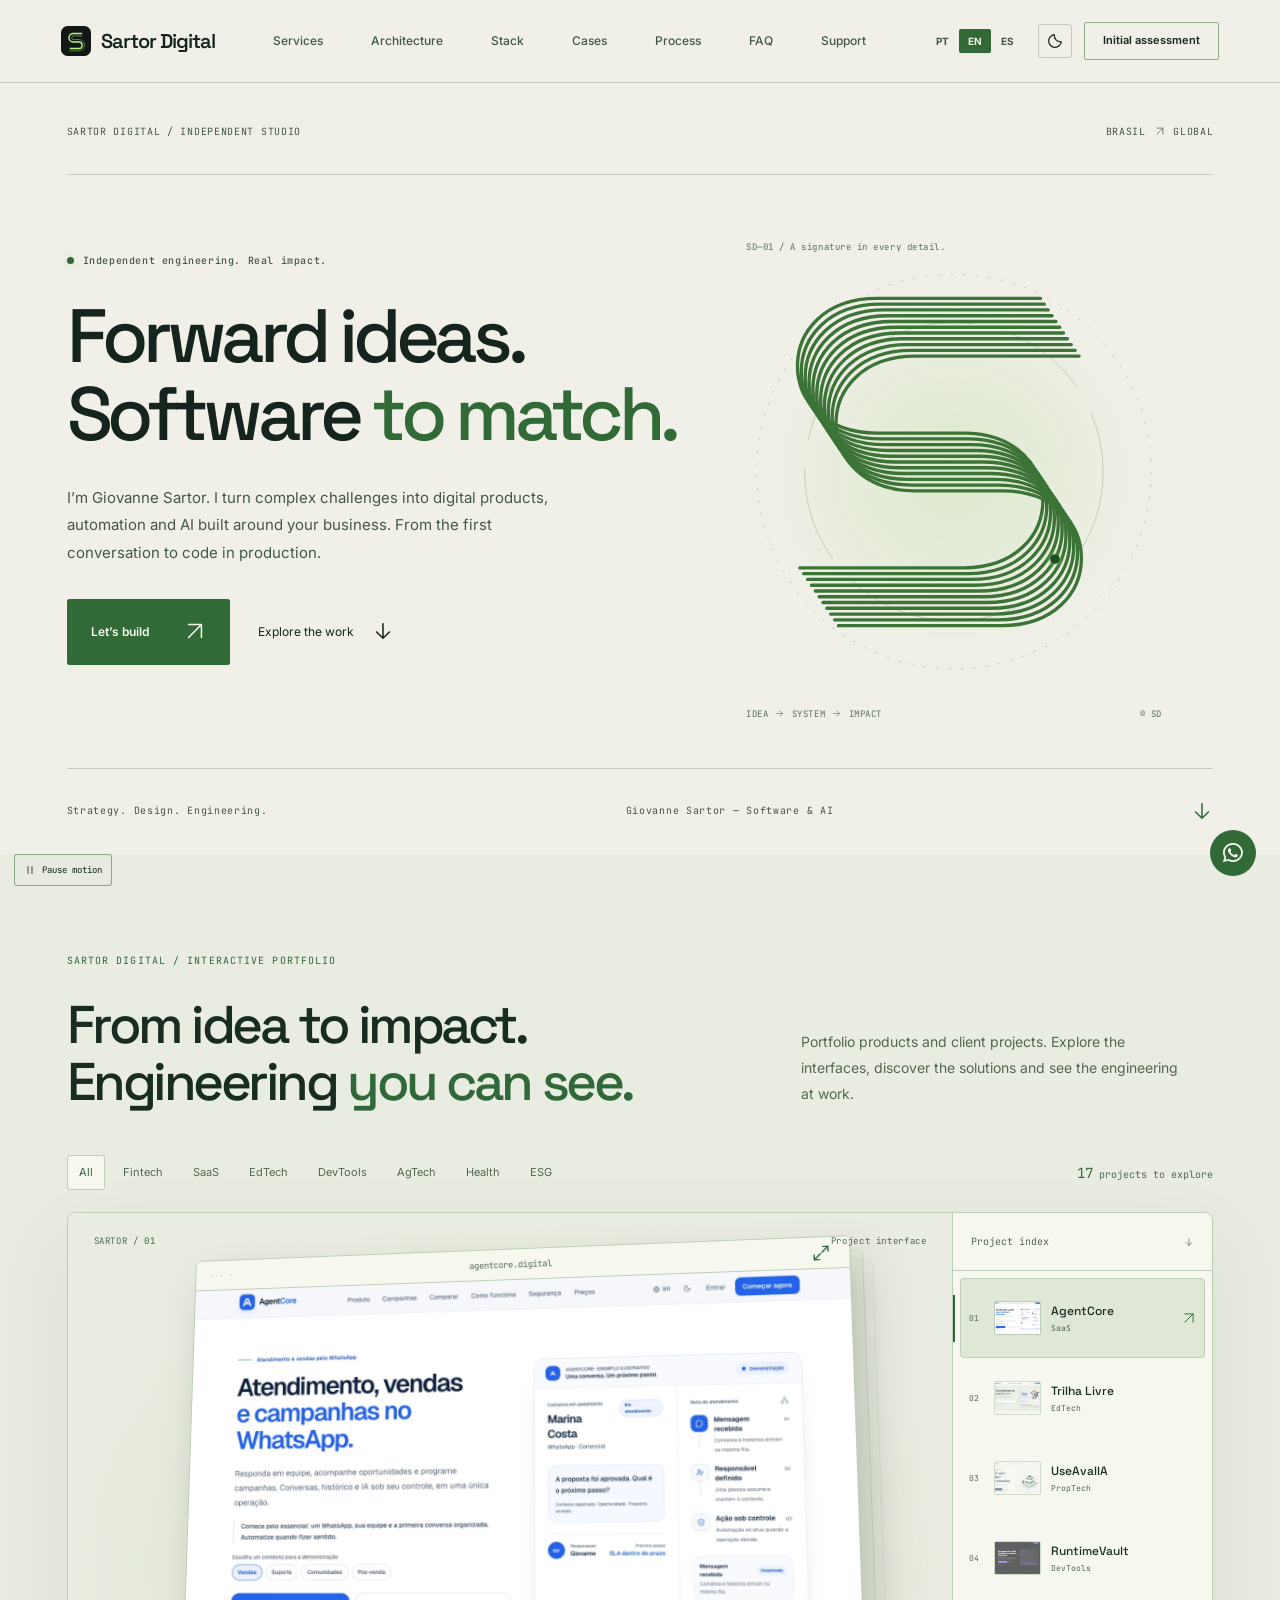
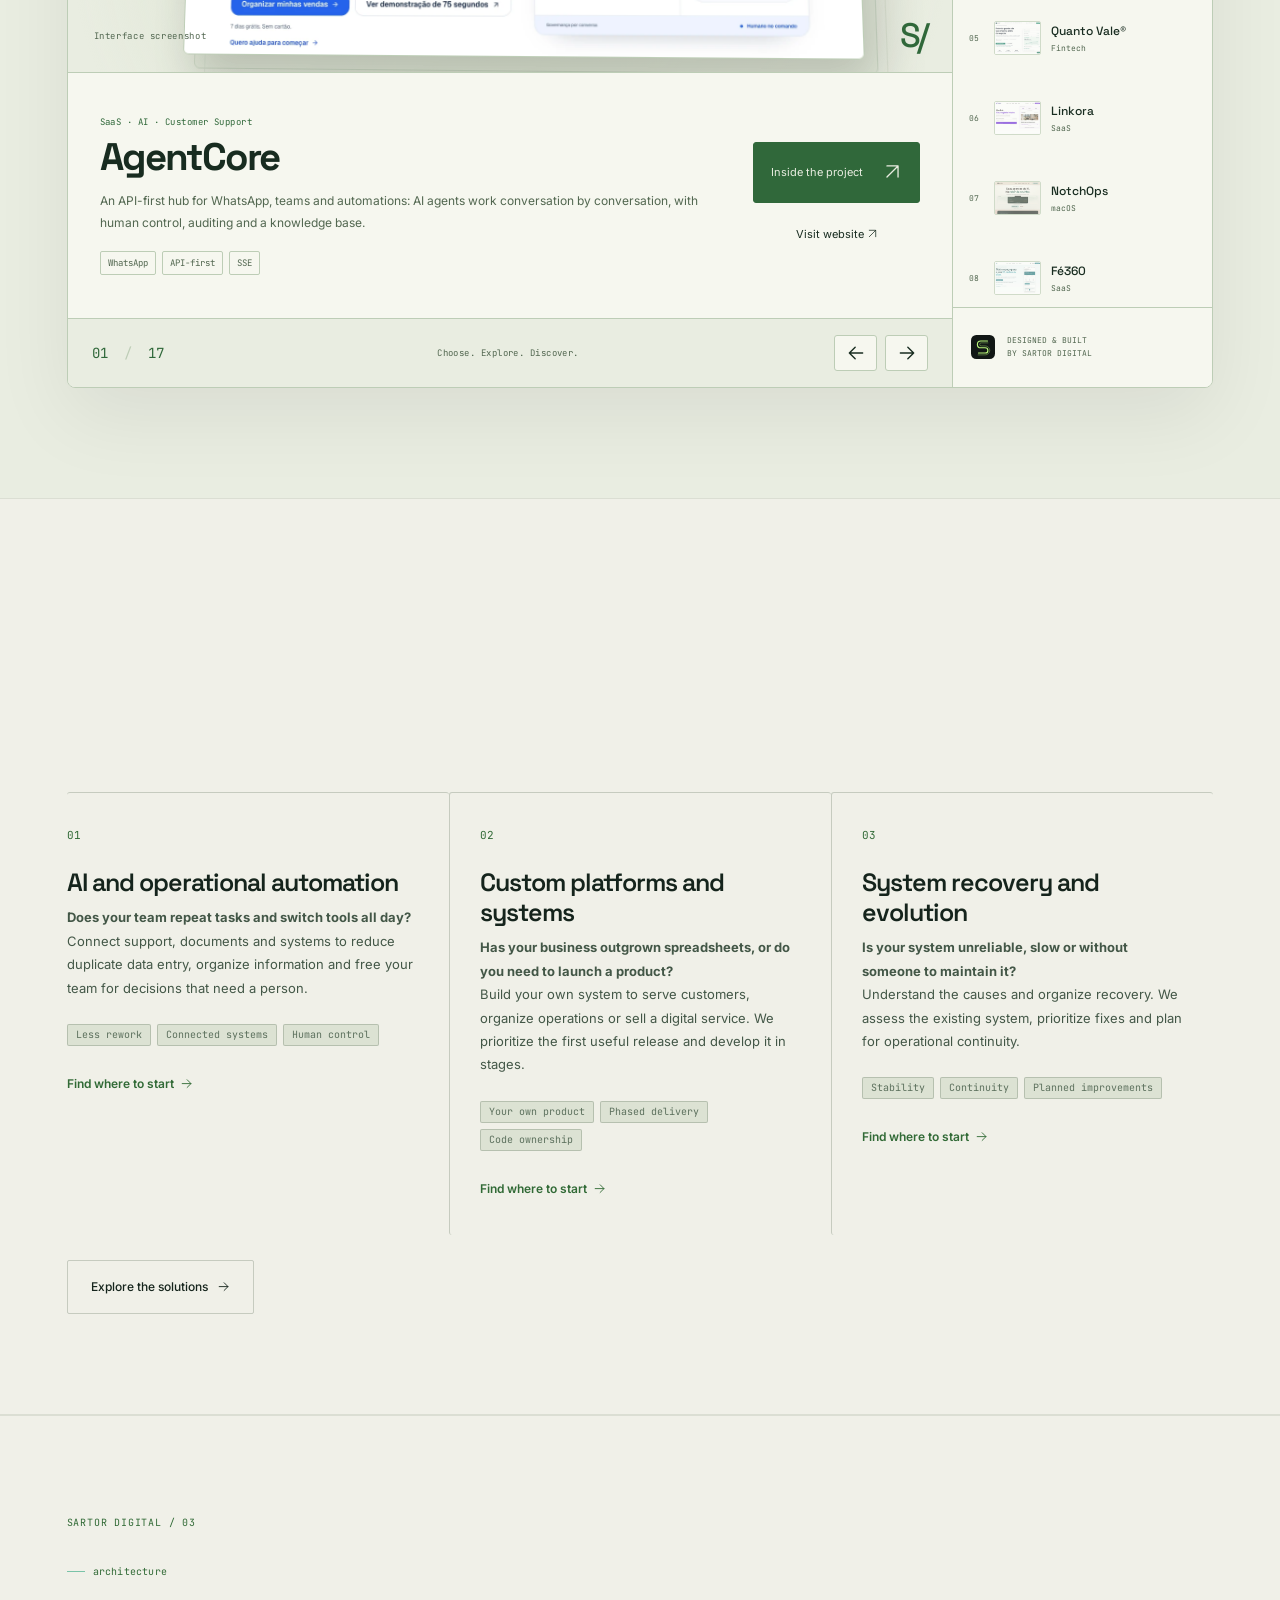
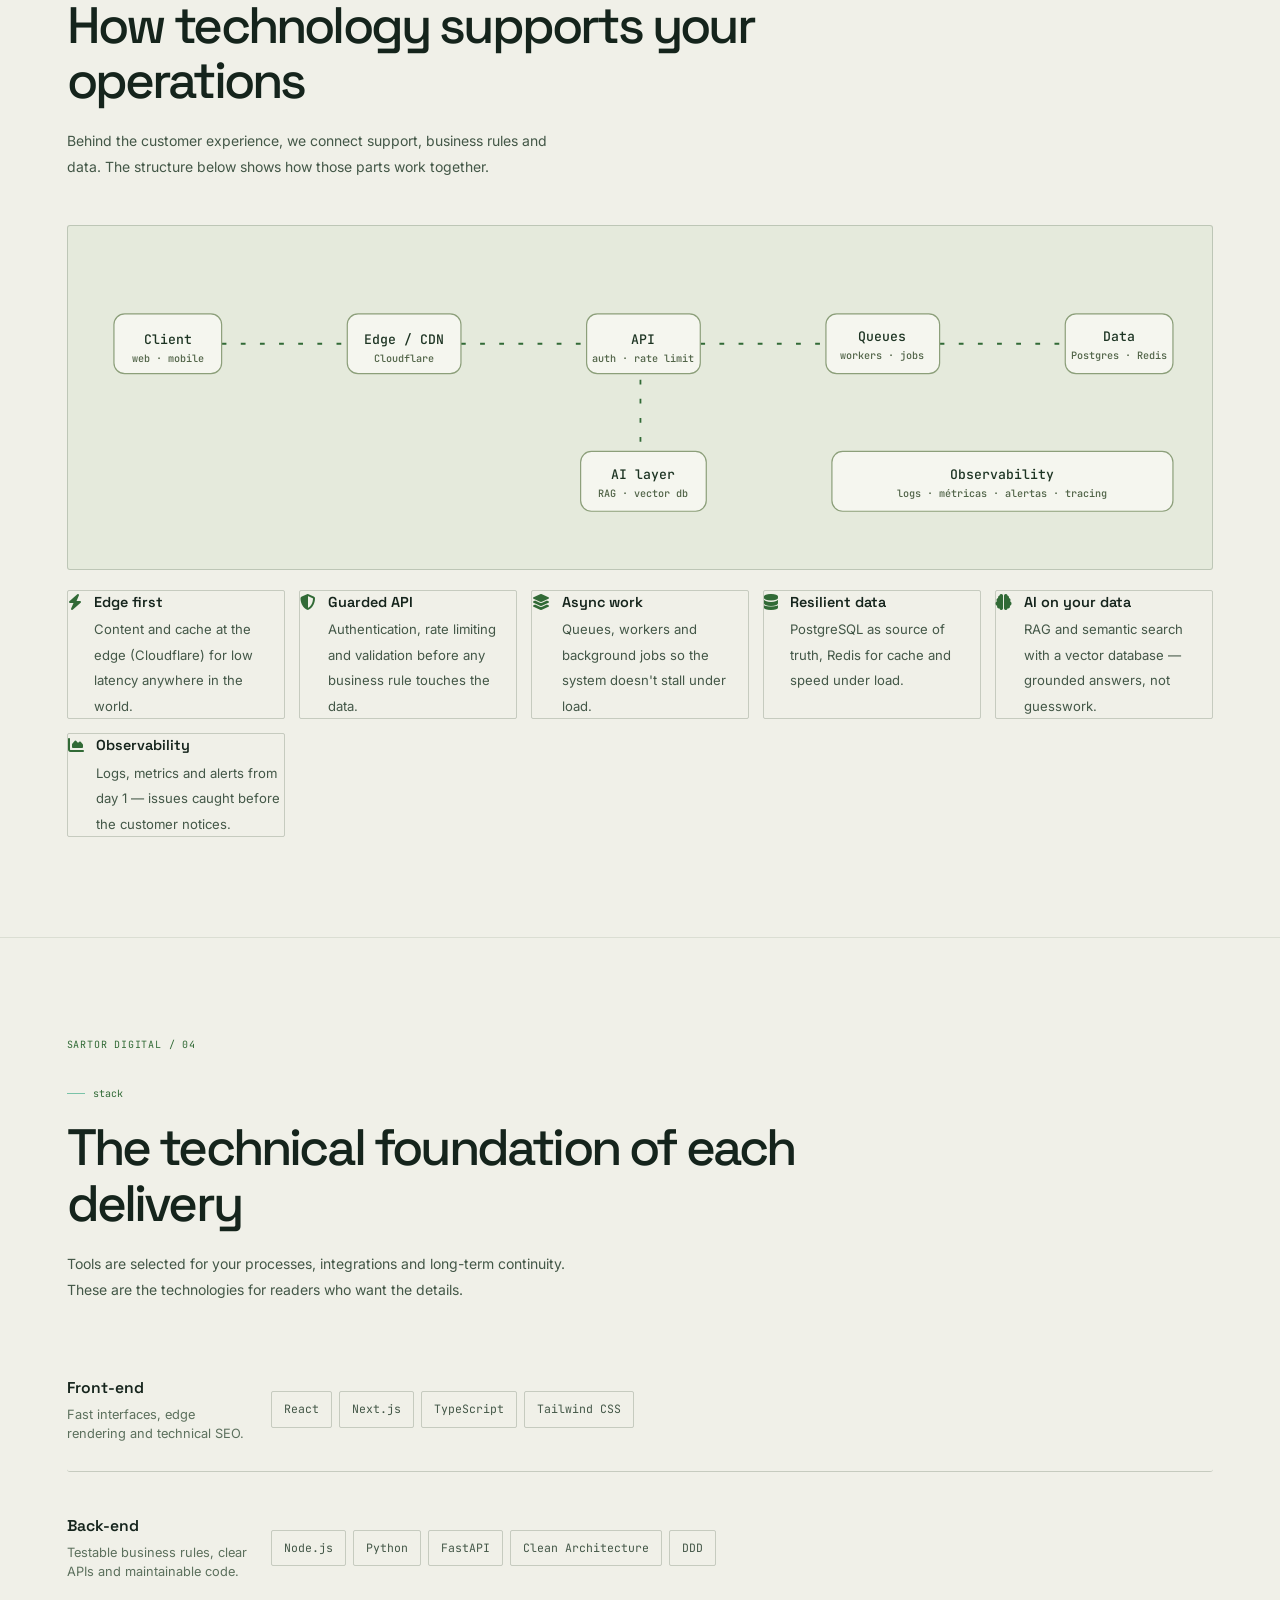
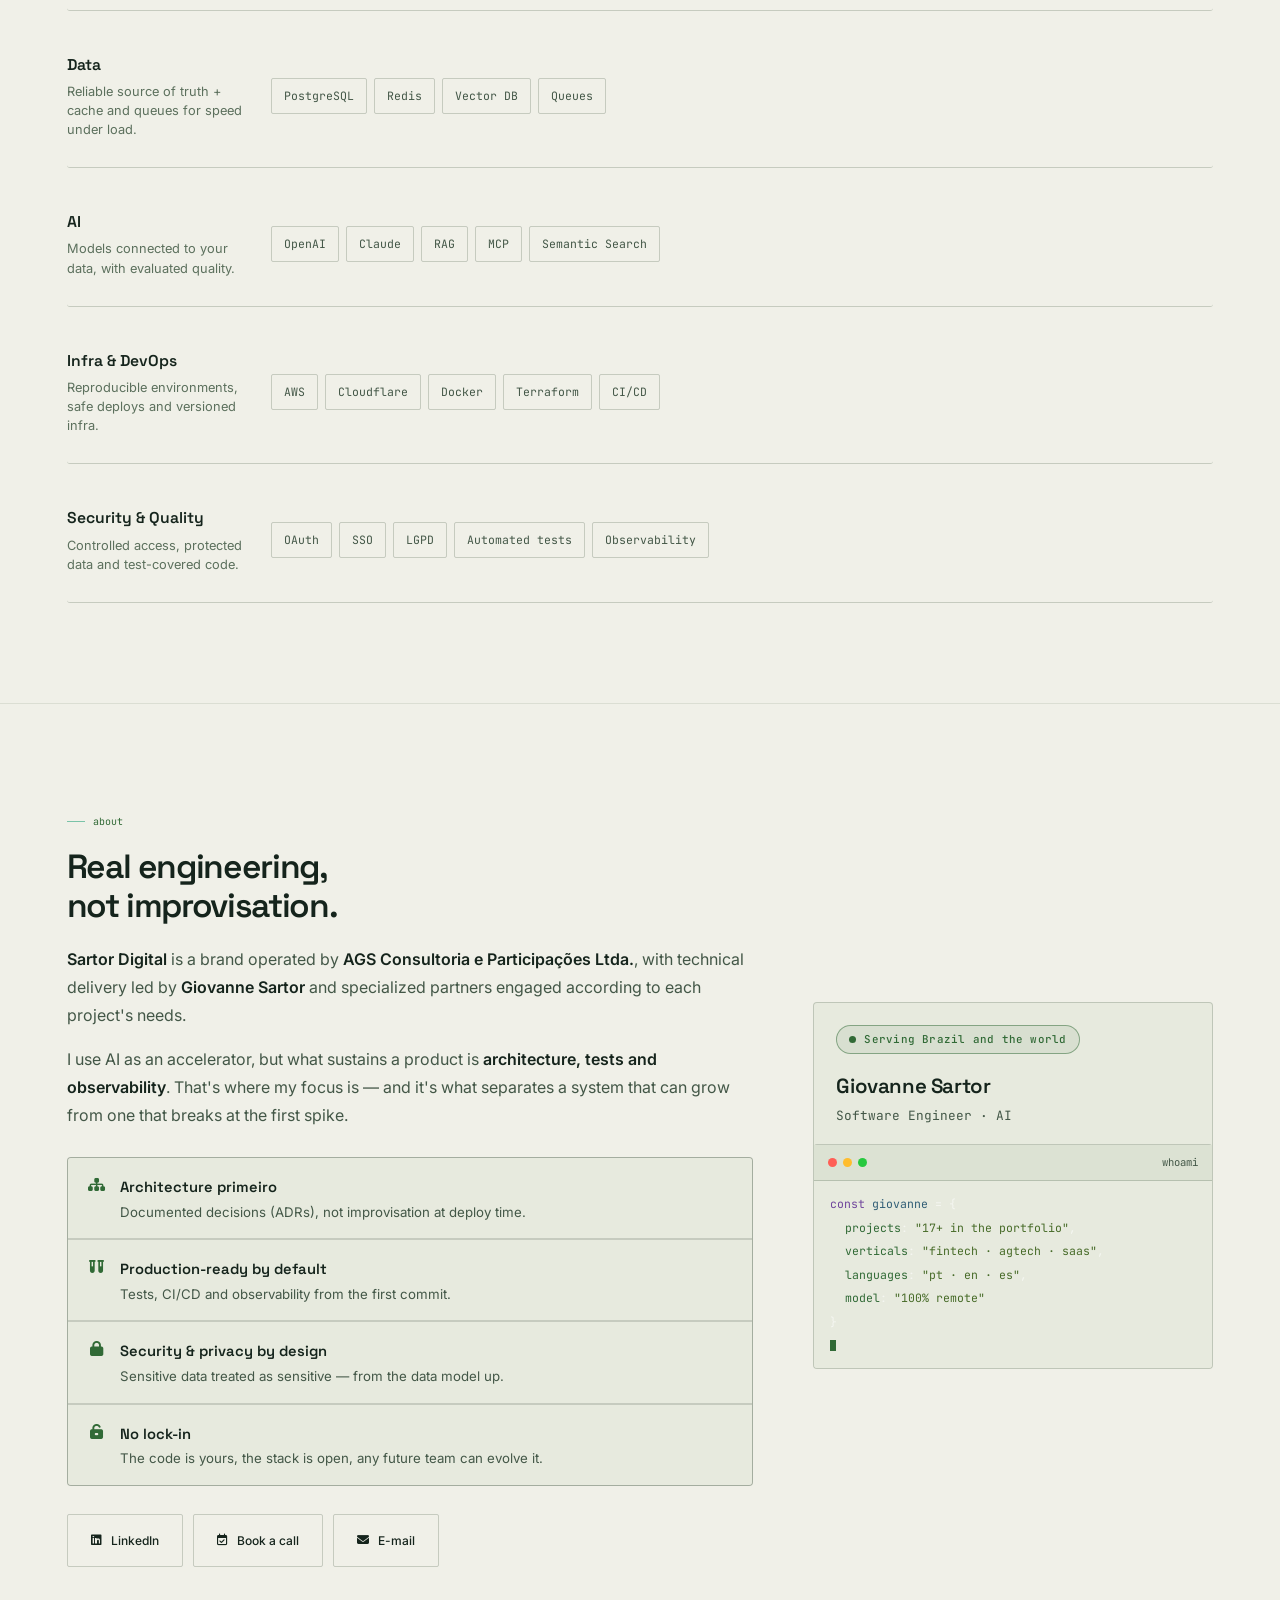
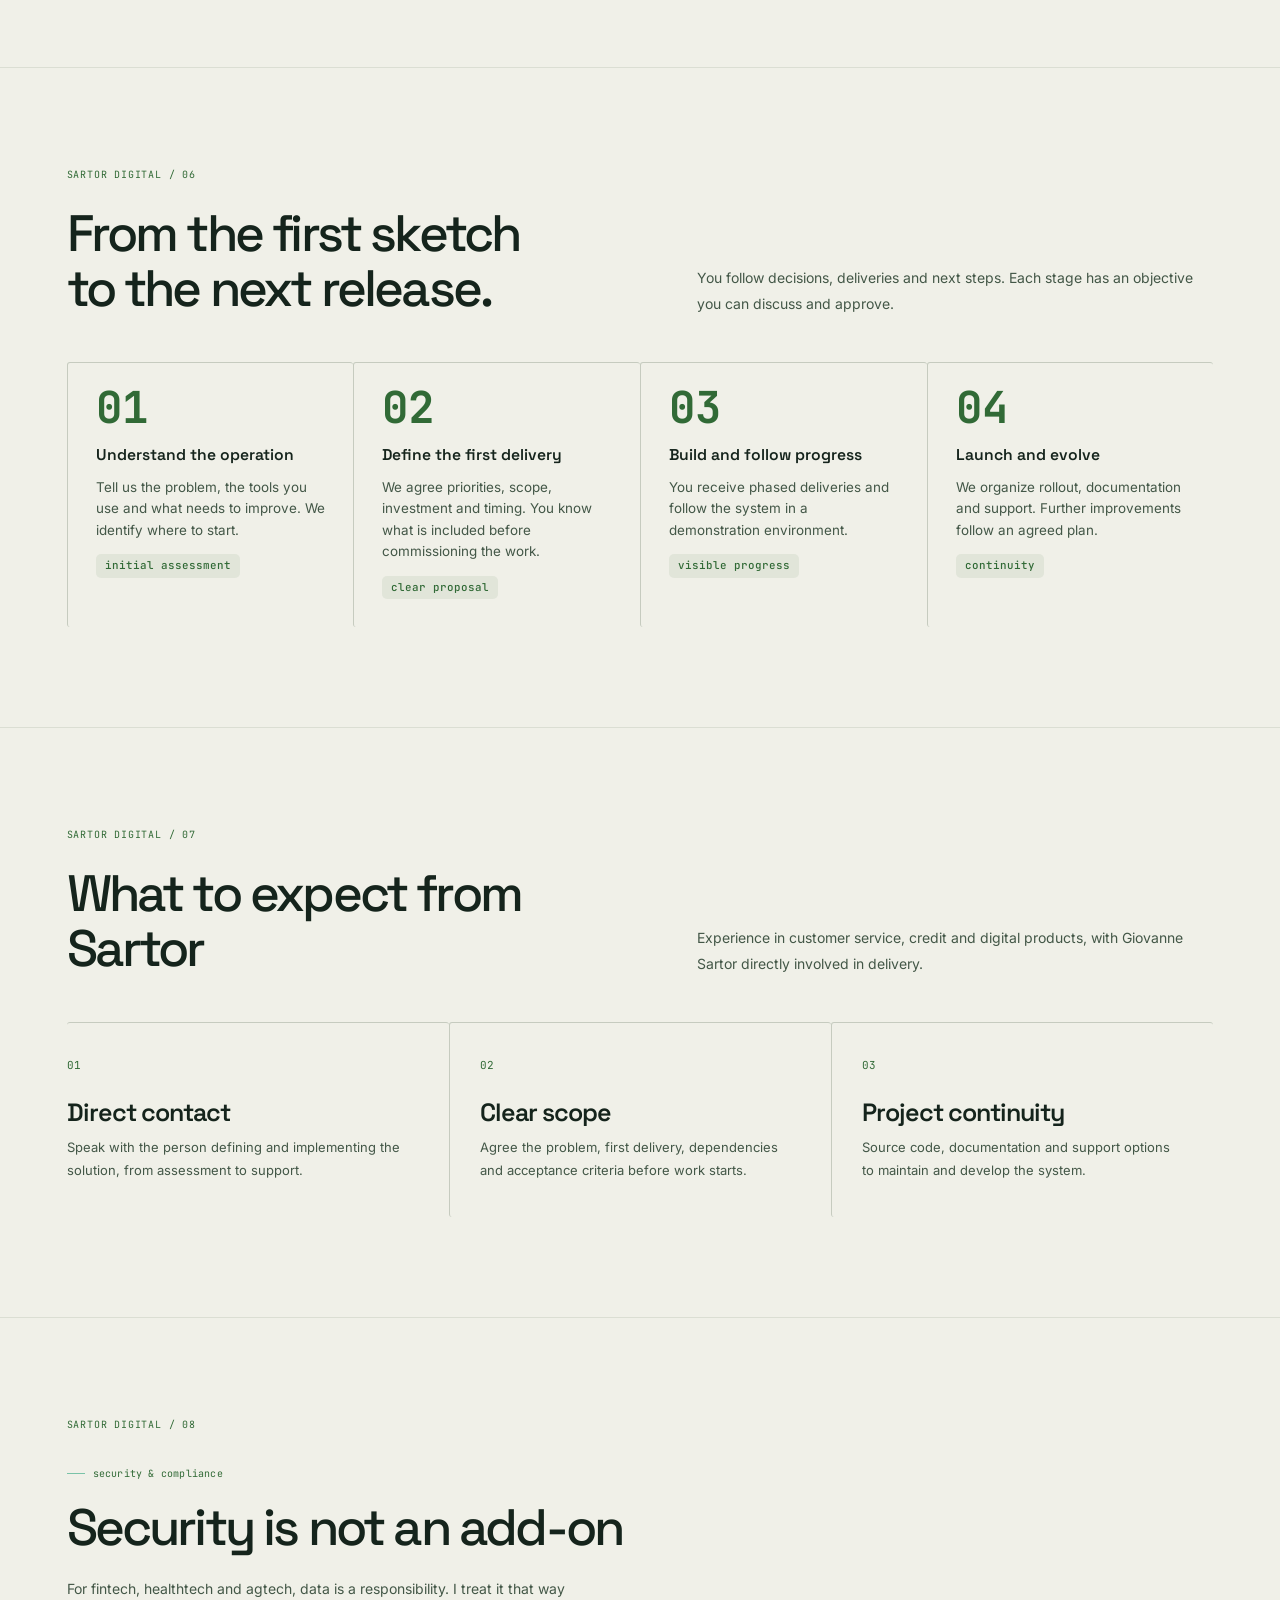
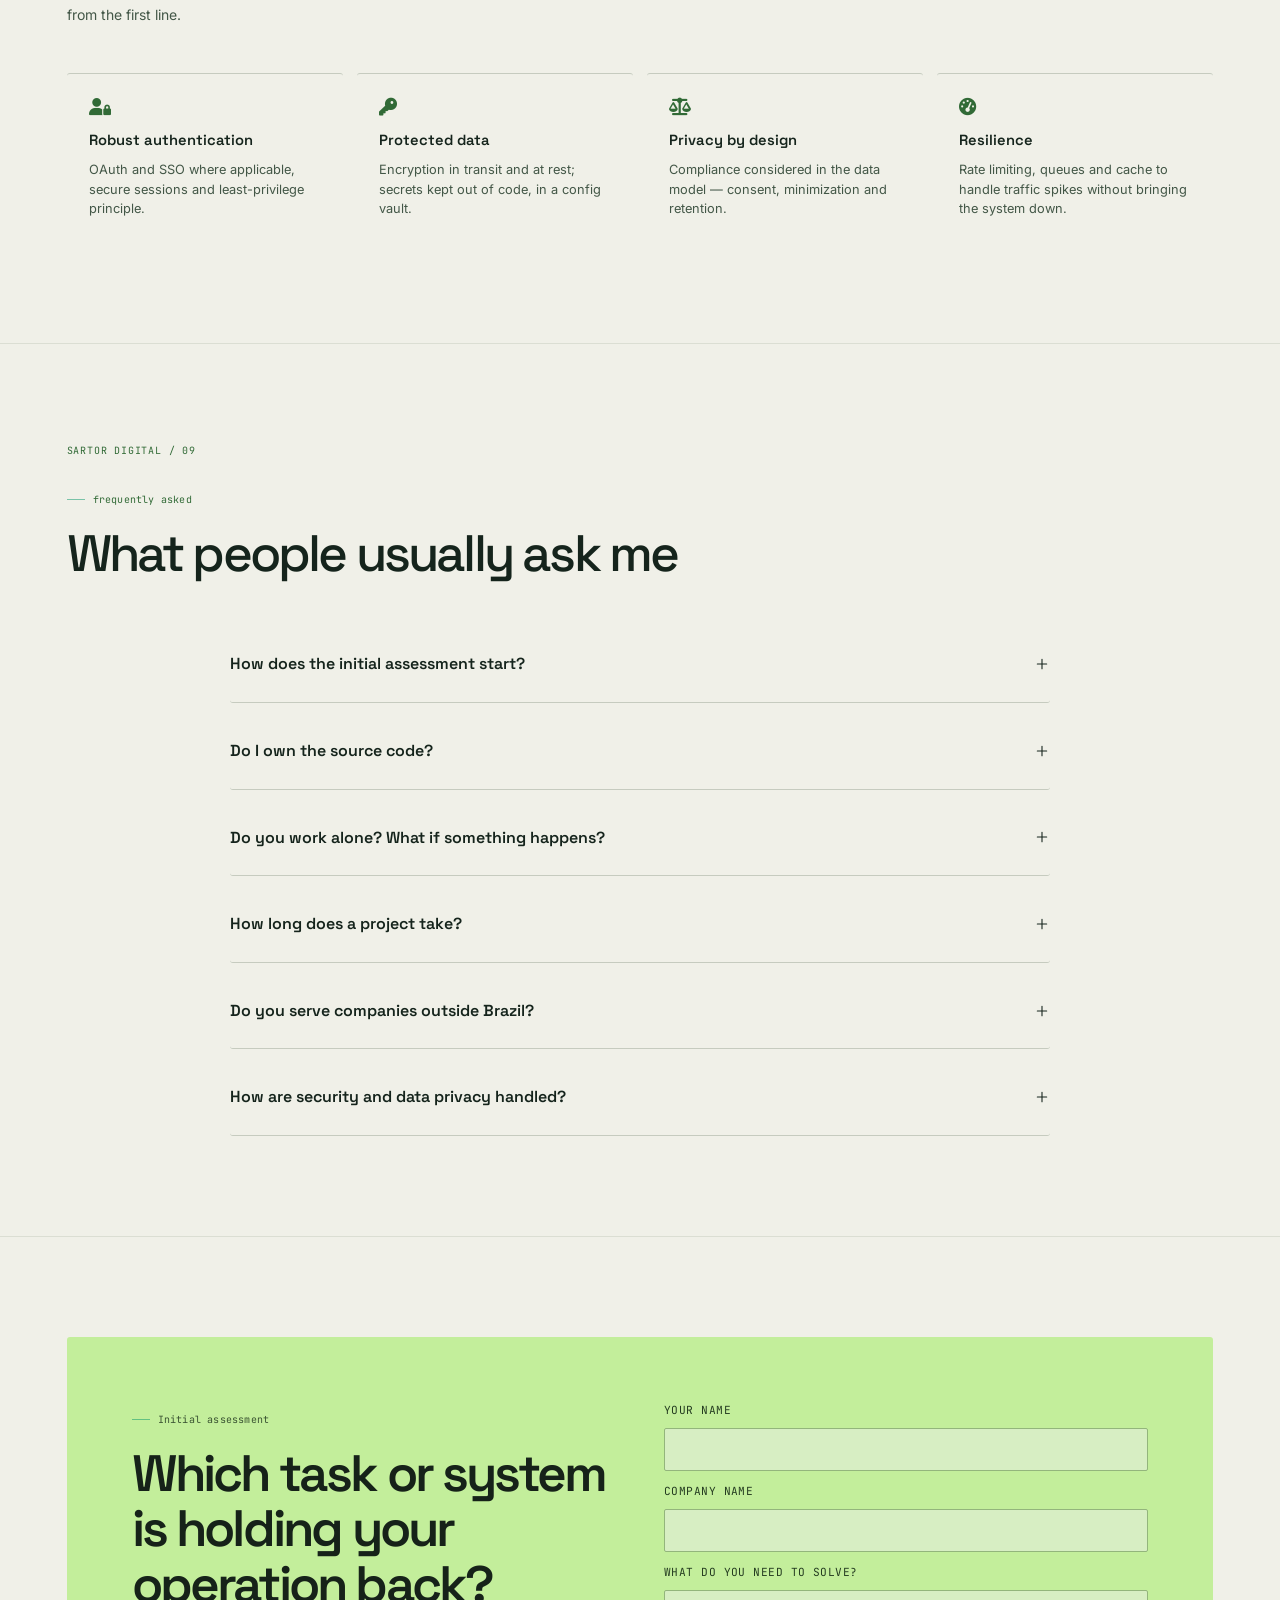
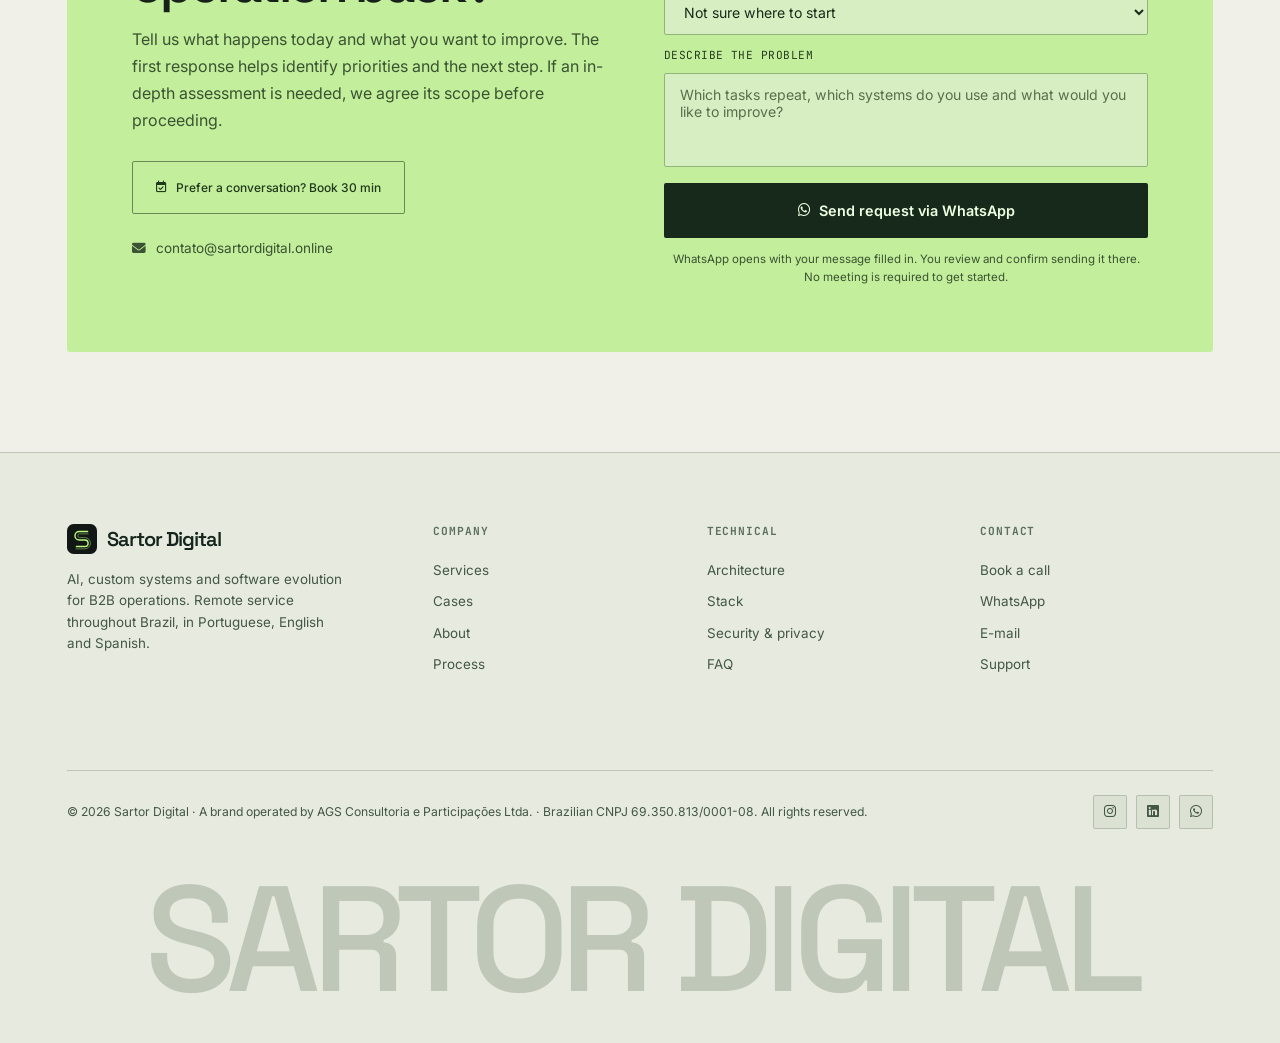
==== commit 8c2d60de: "fix: replace platform emoji glyphs with premium SVG controls across all locales" ====
--- a/en/index.html
+++ b/en/index.html
@@ -225,7 +225,7 @@
   .term-body{padding:13px 16px;display:flex;flex-direction:column;gap:4px;line-height:1.7}
   .tl{color:rgba(255,255,255,.6)}.ti{padding-left:15px}
   .c-kw{color:#c792ea}.c-var{color:#82aaff}.c-str{color:#a5e3a0}.c-key{color:#7fd4c9}
-  .cursor::after{content:'▋';color:var(--green);animation:blink 1.1s step-end infinite}
+  .cursor::after{content:'';display:inline-block;width:.45em;height:1em;background:currentColor;vertical-align:-.15em;color:var(--green);animation:blink 1.1s step-end infinite}
   @keyframes blink{0%,100%{opacity:1}50%{opacity:0}}
   .stats-row{position:relative;z-index:2;display:grid;grid-template-columns:repeat(4,1fr);gap:1px;background:var(--border);border:1px solid var(--border);border-radius:var(--radius-lg);margin:72px 0 0;overflow:hidden}
   .stat-box{background:var(--bg-2);padding:30px 22px;text-align:center;transition:background .3s}
@@ -399,7 +399,7 @@
   .pf-modal-link{display:inline-flex;align-items:center;gap:8px;background:var(--green);color:#04120C;padding:11px 22px;border-radius:var(--radius-sm);font-weight:600;font-size:.86rem}
   </style>
 <link href="../assets/studio.css?v=3" rel="stylesheet"/><link href="../assets/themes.css?v=3" rel="stylesheet"/>
-<link href="../assets/explorer.css?v=1" rel="stylesheet"/></head>
+<link href="../assets/explorer.css?v=1" rel="stylesheet"/><link href="../assets/icons.css?v=20261116" rel="stylesheet"/></head>
 <body class="studio-home"><a class="skip-link" href="#main">Skip to content</a>
 <div class="bg-grid"></div>
 <div class="bg-halo"></div>
@@ -421,21 +421,21 @@
 </div>
 <div class="nav-actions">
 <div class="lang-pill"><a class="lang-btn" href="/">PT</a><a class="lang-btn active" href="/en/">EN</a><a class="lang-btn" href="/es/">ES</a></div>
-<button aria-label="Toggle theme" class="theme-toggle" id="themeToggle" title="Toggle theme"><i class="fas fa-moon" id="themeIcon"></i></button>
+<button aria-label="Toggle theme" class="theme-toggle" id="themeToggle" title="Toggle theme"><i aria-hidden="true" class="fas fa-moon" id="themeIcon"></i><svg aria-hidden="true" class="sd-icon sd-theme-sun" data-icon="sun" fill="none" focusable="false" height="24" stroke="currentColor" stroke-linecap="round" stroke-linejoin="round" stroke-width="1.65" viewbox="0 0 24 24" width="24" xmlns="http://www.w3.org/2000/svg"><circle cx="12" cy="12" r="4"></circle><path d="M12 2v2M12 20v2M2 12h2M20 12h2M4.93 4.93l1.42 1.42M17.65 17.65l1.42 1.42M4.93 19.07l1.42-1.42M17.65 6.35l1.42-1.42"></path></svg><svg aria-hidden="true" class="sd-icon sd-theme-moon" data-icon="moon" fill="none" focusable="false" height="24" stroke="currentColor" stroke-linecap="round" stroke-linejoin="round" stroke-width="1.65" viewbox="0 0 24 24" width="24" xmlns="http://www.w3.org/2000/svg"><path d="M20.5 13A8.5 8.5 0 0 1 11 3.5 8.5 8.5 0 1 0 20.5 13Z"></path></svg></button>
 <a class="nav-cta" href="#contato">Initial assessment</a>
 </div>
-<button aria-label="Menu" class="mob-toggle" id="mobToggle"><i class="fas fa-bars"></i></button>
+<button aria-label="Menu" class="mob-toggle" id="mobToggle"><svg aria-hidden="true" class="sd-icon" data-icon="menu" fill="none" focusable="false" height="24" stroke="currentColor" stroke-linecap="round" stroke-linejoin="round" stroke-width="1.65" viewbox="0 0 24 24" width="24" xmlns="http://www.w3.org/2000/svg"><path d="M4 6h16M4 12h16M4 18h16"></path></svg></button>
 </div>
 </nav>
-<main id="main"><section class="hero" id="home"><div class="wrap"><div class="hero-index"><span>SARTOR DIGITAL / INDEPENDENT STUDIO</span><span>BRASIL ↗ GLOBAL</span></div><div class="hero-inner"><div class="hero-copy"><div class="eyebrow"><span class="eyebrow-dot"></span>Independent engineering. Real impact.</div><h1>Forward ideas.<br/>Software <em>to match.</em></h1><p class="hero-sub">I’m Giovanne Sartor. I turn complex challenges into digital products, automation and AI built around your business. From the first conversation to code in production.</p><div class="hero-btns"><a class="btn-primary" href="#contato">Let’s build <span>↗</span></a><a class="hero-work" href="#cases">Explore the work <span>↓</span></a></div></div><div aria-hidden="true" class="signature"><span class="art-coordinate">SD—01 / A signature in every detail.</span><svg fill="none" viewbox="0 0 540 500"><defs><lineargradient id="signatureGradient" x1="0" x2="1" y1="0" y2="1"><stop stop-color="#e8ffcf"></stop><stop offset=".5" stop-color="#a4ed75"></stop><stop offset="1" stop-color="#24604c"></stop></lineargradient></defs><circle class="orbit" cx="270" cy="250" r="205"></circle><circle class="orbit orbit-two" cx="270" cy="250" r="155"></circle><path class="signature-line" d="M380 100 H210 C100 100 100 240 210 240 H300 C410 240 410 380 300 380 H130" style="--i:0" transform="translate(-20 -30)"></path><path class="signature-line" d="M380 100 H210 C100 100 100 240 210 240 H300 C410 240 410 380 300 380 H130" style="--i:1" transform="translate(-16 -24)"></path><path class="signature-line" d="M380 100 H210 C100 100 100 240 210 240 H300 C410 240 410 380 300 380 H130" style="--i:2" transform="translate(-12 -18)"></path><path class="signature-line" d="M380 100 H210 C100 100 100 240 210 240 H300 C410 240 410 380 300 380 H130" style="--i:3" transform="translate(-8 -12)"></path><path class="signature-line" d="M380 100 H210 C100 100 100 240 210 240 H300 C410 240 410 380 300 380 H130" style="--i:4" transform="translate(-4 -6)"></path><path class="signature-line" d="M380 100 H210 C100 100 100 240 210 240 H300 C410 240 410 380 300 380 H130" style="--i:5" transform="translate(0 0)"></path><path class="signature-line" d="M380 100 H210 C100 100 100 240 210 240 H300 C410 240 410 380 300 380 H130" style="--i:6" transform="translate(4 6)"></path><path class="signature-line" d="M380 100 H210 C100 100 100 240 210 240 H300 C410 240 410 380 300 380 H130" style="--i:7" transform="translate(8 12)"></path><path class="signature-line" d="M380 100 H210 C100 100 100 240 210 240 H300 C410 240 410 380 300 380 H130" style="--i:8" transform="translate(12 18)"></path><path class="signature-line" d="M380 100 H210 C100 100 100 240 210 240 H300 C410 240 410 380 300 380 H130" style="--i:9" transform="translate(16 24)"></path><path class="signature-line" d="M380 100 H210 C100 100 100 240 210 240 H300 C410 240 410 380 300 380 H130" style="--i:10" transform="translate(20 30)"></path><circle class="signal" r="5"><animatemotion dur="6s" path="M380 100 H210 C100 100 100 240 210 240 H300 C410 240 410 380 300 380 H130" repeatcount="indefinite"></animatemotion></circle></svg><div class="art-footer"><span>IDEA → SYSTEM → IMPACT</span><span>© SD</span></div></div></div><div class="hero-bottom"><span>Strategy. Design. Engineering.</span><span>Giovanne Sartor — Software &amp; AI</span><a aria-label="Explore the work" href="#cases">↓</a></div></div></section><section class="section project-explorer" data-section="01" id="cases"><div class="wrap"><header class="explorer-heading"><span class="chapter">SARTOR DIGITAL / INTERACTIVE PORTFOLIO</span><h2>From idea to impact.<br/>Engineering <em>you can see.</em></h2><p>Portfolio products and client projects. Explore the interfaces, discover the solutions and see the engineering at work.</p></header><div class="explorer-toolbar"><div aria-label="Choose a project" class="explorer-filters" role="group"><button aria-pressed="true" class="explorer-filter" data-category="all" type="button">All</button><button aria-pressed="false" class="explorer-filter" data-category="fintech" type="button">Fintech</button><button aria-pressed="false" class="explorer-filter" data-category="saas" type="button">SaaS</button><button aria-pressed="false" class="explorer-filter" data-category="edtech" type="button">EdTech</button><button aria-pressed="false" class="explorer-filter" data-category="devtools" type="button">DevTools</button><button aria-pressed="false" class="explorer-filter" data-category="agtech" type="button">AgTech</button><button aria-pressed="false" class="explorer-filter" data-category="saude" type="button">Health</button><button aria-pressed="false" class="explorer-filter" data-category="esg" type="button">ESG</button></div><span class="explorer-total"><b>17</b> projects to explore</span></div><div class="explorer-deck"><div class="explorer-main"><div class="explorer-stage" id="project-stage"><div aria-hidden="true" class="stage-grid"></div><div aria-hidden="true" class="stage-orbit"></div><div class="stage-label"><span>SARTOR / <b class="stage-id">01</b></span><span>Project interface</span></div><div class="screen-assembly"><div aria-hidden="true" class="screen-shadow"></div><div class="project-screen"><div class="screen-chrome"><span aria-hidden="true" class="screen-dots">● ● ●</span><span class="screen-domain">agentcore.digital</span><button aria-label="Expand interface" class="explorer-zoom" type="button">⤢</button></div><img alt="Interface screenshot: AgentCore" class="project-image" height="900" src="../assets/cases/agentcore-3723d83724.webp" width="1440"/><p class="image-fallback" hidden="">Preview unavailable. Visit the website to explore the project.</p></div></div><div class="stage-bottom"><span class="stage-caption">Interface screenshot</span><span aria-hidden="true" class="stage-signature">S/</span></div></div><article class="project-info"><div class="project-copy"><span class="project-tag">SaaS · AI · Customer Support</span><h3 class="project-title">AgentCore</h3><p class="project-description">An API-first hub for WhatsApp, teams and automations: AI agents work conversation by conversation, with human control, auditing and a knowledge base.</p><div class="project-tags"><span>WhatsApp</span><span>API-first</span><span>SSE</span></div></div><div class="project-actions"><button class="explorer-detail" type="button">Inside the project <span>↗</span></button><a class="explorer-visit" href="https://agentcore.digital/" rel="noopener noreferrer" target="_blank">Visit website ↗</a></div></article><div class="explorer-navigation"><span class="project-counter">01 <i>/</i> 17</span><span class="navigation-hint">Choose. Explore. Discover.</span><div><button aria-label="Previous project" class="explorer-prev" type="button">←</button><button aria-label="Next project" class="explorer-next" type="button">→</button></div></div></div><aside class="explorer-index"><div class="index-heading"><span>Project index</span><span>↓</span></div><div aria-label="Choose a project" class="project-list" role="group"><button aria-controls="project-stage" aria-pressed="true" class="project-choice" data-project="0" type="button"><span class="choice-num">01</span><img alt="" height="50" loading="lazy" src="../assets/cases/agentcore-3723d83724.webp" width="80"/><span class="choice-label"><strong>AgentCore</strong><small>SaaS</small></span><span aria-hidden="true" class="choice-arrow">↗</span></button><button aria-controls="project-stage" aria-pressed="false" class="project-choice" data-project="1" type="button"><span class="choice-num">02</span><img alt="" height="50" loading="lazy" src="../assets/cases/trilhalivre-0be88f0551.webp" width="80"/><span class="choice-label"><strong>Trilha Livre</strong><small>EdTech</small></span><span aria-hidden="true" class="choice-arrow">↗</span></button><button aria-controls="project-stage" aria-pressed="false" class="project-choice" data-project="2" type="button"><span class="choice-num">03</span><img alt="" height="50" loading="lazy" src="../assets/cases/useavalia-792bde4913.webp" width="80"/><span class="choice-label"><strong>UseAvalIA</strong><small>PropTech</small></span><span aria-hidden="true" class="choice-arrow">↗</span></button><button aria-controls="project-stage" aria-pressed="false" class="project-choice" data-project="3" type="button"><span class="choice-num">04</span><img alt="" height="50" loading="lazy" src="../assets/cases/runtimevault-11726c45de.webp" width="80"/><span class="choice-label"><strong>RuntimeVault</strong><small>DevTools</small></span><span aria-hidden="true" class="choice-arrow">↗</span></button><button aria-controls="project-stage" aria-pressed="false" class="project-choice" data-project="4" type="button"><span class="choice-num">05</span><img alt="" height="50" loading="lazy" src="../assets/cases/quantovale-453b8088f4.webp" width="80"/><span class="choice-label"><strong>Quanto Vale®</strong><small>Fintech</small></span><span aria-hidden="true" class="choice-arrow">↗</span></button><button aria-controls="project-stage" aria-pressed="false" class="project-choice" data-project="5" type="button"><span class="choice-num">06</span><img alt="" height="50" loading="lazy" src="../assets/cases/linkora-19eb073b17.webp" width="80"/><span class="choice-label"><strong>Linkora</strong><small>SaaS</small></span><span aria-hidden="true" class="choice-arrow">↗</span></button><button aria-controls="project-stage" aria-pressed="false" class="project-choice" data-project="6" type="button"><span class="choice-num">07</span><img alt="" height="50" loading="lazy" src="../assets/cases/notchops-b8c077c3d8.webp" width="80"/><span class="choice-label"><strong>NotchOps</strong><small>macOS</small></span><span aria-hidden="true" class="choice-arrow">↗</span></button><button aria-controls="project-stage" aria-pressed="false" class="project-choice" data-project="7" type="button"><span class="choice-num">08</span><img alt="" height="50" loading="lazy" src="../assets/cases/fe360-69ddeb680c.webp" width="80"/><span class="choice-label"><strong>Fé360</strong><small>SaaS</small></span><span aria-hidden="true" class="choice-arrow">↗</span></button><button aria-controls="project-stage" aria-pressed="false" class="project-choice" data-project="8" type="button"><span class="choice-num">09</span><img alt="" height="50" loading="lazy" src="../assets/cases/valuora-b280d972cf.webp" width="80"/><span class="choice-label"><strong>Valuora</strong><small>Fintech</small></span><span aria-hidden="true" class="choice-arrow">↗</span></button><button aria-controls="project-stage" aria-pressed="false" class="project-choice" data-project="9" type="button"><span class="choice-num">10</span><img alt="" height="50" loading="lazy" src="../assets/cases/conectcampo-e6b0308512.webp" width="80"/><span class="choice-label"><strong>ConectCampo</strong><small>AgTech</small></span><span aria-hidden="true" class="choice-arrow">↗</span></button><button aria-controls="project-stage" aria-pressed="false" class="project-choice" data-project="10" type="button"><span class="choice-num">11</span><img alt="" height="50" loading="lazy" src="../assets/cases/vexium-c546d690ce.webp" width="80"/><span class="choice-label"><strong>Vexium</strong><small>Fintech</small></span><span aria-hidden="true" class="choice-arrow">↗</span></button><button aria-controls="project-stage" aria-pressed="false" class="project-choice" data-project="11" type="button"><span class="choice-num">12</span><img alt="" height="50" loading="lazy" src="../assets/cases/fundflow-c95fd524cb.webp" width="80"/><span class="choice-label"><strong>FundFlow</strong><small>Fintech</small></span><span aria-hidden="true" class="choice-arrow">↗</span></button><button aria-controls="project-stage" aria-pressed="false" class="project-choice" data-project="12" type="button"><span class="choice-num">13</span><img alt="" height="50" loading="lazy" src="../assets/cases/esg360-61fd369e35.webp" width="80"/><span class="choice-label"><strong>ESG360</strong><small>ESG</small></span><span aria-hidden="true" class="choice-arrow">↗</span></button><button aria-controls="project-stage" aria-pressed="false" class="project-choice" data-project="13" type="button"><span class="choice-num">14</span><img alt="" height="50" loading="lazy" src="../assets/cases/agdigital-edec2e3976.webp" width="80"/><span class="choice-label"><strong>AG Digital</strong><small>Insurtech</small></span><span aria-hidden="true" class="choice-arrow">↗</span></button><button aria-controls="project-stage" aria-pressed="false" class="project-choice" data-project="14" type="button"><span class="choice-num">15</span><img alt="" height="50" loading="lazy" src="../assets/cases/buffalo-capital-63bf5297b9.webp" width="80"/><span class="choice-label"><strong>Buffalo Capital</strong><small>Fintech</small></span><span aria-hidden="true" class="choice-arrow">↗</span></button><button aria-controls="project-stage" aria-pressed="false" class="project-choice" data-project="15" type="button"><span class="choice-num">16</span><img alt="" height="50" loading="lazy" src="../assets/cases/urus-agro-urbano-f301f0f8b2.webp" width="80"/><span class="choice-label"><strong>Urus Agro e Urbano</strong><small>Fintech</small></span><span aria-hidden="true" class="choice-arrow">↗</span></button><button aria-controls="project-stage" aria-pressed="false" class="project-choice" data-project="16" type="button"><span class="choice-num">17</span><img alt="" height="50" loading="lazy" src="../assets/cases/pro-sorrir-0b50270cf8.webp" width="80"/><span class="choice-label"><strong>Pró Sorrir Dentistry</strong><small>Health</small></span><span aria-hidden="true" class="choice-arrow">↗</span></button></div><div class="index-footer"><img alt="" height="24" src="../assets/signature-mark.svg" width="24"/><span>DESIGNED &amp; BUILT<br/>BY SARTOR DIGITAL</span></div></aside></div><p aria-atomic="true" aria-live="polite" class="explorer-status sr-only"></p></div><dialog aria-labelledby="explorer-dialog-title" class="explorer-dialog"><div class="explorer-dialog-top"><span>SARTOR DIGITAL / <span class="dialog-category"></span></span><button aria-label="Close" class="explorer-close" type="button">×</button></div><div class="dialog-body"><h3 id="explorer-dialog-title"></h3><img alt="" class="dialog-image"/><div class="dialog-copy"></div><a class="dialog-visit" rel="noopener noreferrer" target="_blank">Visit website ↗</a></div></dialog><script id="explorer-data" type="application/json">{"projects": [{"name": "AgentCore", "url": "https://agentcore.digital/", "category": "saas", "tag": "SaaS · AI · Customer Support", "description": "An API-first hub for WhatsApp, teams and automations: AI agents work conversation by conversation, with human control, auditing and a knowledge base.", "tags": ["WhatsApp", "API-first", "SSE"], "image": "../assets/cases/agentcore-3723d83724.webp", "story": ""}, {"name": "Trilha Livre", "url": "https://trilhalivre.digital/", "category": "edtech", "tag": "EdTech · Own product", "description": "Learning platform developed by Sartor Digital, with courses, practice exams with explanations and learning paths in technology, AI, productivity and languages. A student area tracks progress, with certificates available for eligible courses.", "tags": ["Courses", "Practice exams", "Learning paths"], "image": "../assets/cases/trilhalivre-0be88f0551.webp", "story": ""}, {"name": "UseAvalIA", "url": "https://useavalia.com/", "category": "saas", "tag": "PropTech · SaaS", "description": "Property valuations with market comparables, identified sources and explicit methodology. Reviewed and signed reports on professional plans; JSON estimates through the automated API option.", "tags": ["Comparables", "PDF", "API"], "image": "../assets/cases/useavalia-792bde4913.webp", "story": "<dl class=\"case-story\"><div><dt>Context<\/dt><dd>Explain property prices with market references and transparent criteria.<\/dd><\/div><div><dt>Delivery<\/dt><dd>Valuations with comparables, sources and limitations; reviewed and signed reports on professional plans.<\/dd><\/div><div><dt>In practice<\/dt><dd>Agents present the analysis to clients; teams can integrate JSON estimates through the API.<\/dd><\/div><\/dl>"}, {"name": "RuntimeVault", "url": "https://runtimevault.dev", "category": "devtools", "tag": "DevTools · AI · Infra", "description": "Runtime Evidence Layer — captures the full application state at the moment of failure and delivers, via MCP, the evidence AI agents need to debug and reproduce bugs.", "tags": ["MCP", "SDK", "Replay"], "image": "../assets/cases/runtimevault-11726c45de.webp", "story": ""}, {"name": "Quanto Vale®", "url": "https://quantovale.online/", "category": "fintech", "tag": "Fintech · Valuation · SaaS", "description": "Valuation platform with a DCF v7 engine, CNAE sector benchmarks, Monte Carlo and an auditable report with complete calculation traceability.", "tags": ["DCF v7", "Monte Carlo", "API"], "image": "../assets/cases/quantovale-453b8088f4.webp", "story": "<dl class=\"case-story\"><div><dt>Context<\/dt><dd>Understand a company’s value with clear assumptions and organized data.<\/dd><\/div><div><dt>Delivery<\/dt><dd>A business valuation platform with discounted cash flow, sector benchmarks and Monte Carlo simulations.<\/dd><\/div><div><dt>In practice<\/dt><dd>Users explore scenarios and receive a report with calculation traceability to support their decisions.<\/dd><\/div><\/dl>"}, {"name": "Linkora", "url": "https://linkora.vip", "category": "saas", "tag": "SaaS · Link-in-Bio", "description": "Link-in-Bio for creators and brands — links, digital products, payments and real-time analytics.", "tags": ["Analytics", "Stripe", "Multi-tenant"], "image": "../assets/cases/linkora-19eb073b17.webp", "story": "<dl class=\"case-story\"><div><dt>Context<\/dt><dd>Bring creators’ and brands’ digital presence together at one easy-to-share address.<\/dd><\/div><div><dt>Delivery<\/dt><dd>A page with links, digital products, payments and real-time traffic analytics.<\/dd><\/div><div><dt>In practice<\/dt><dd>Creators organize their offers and track their page’s performance.<\/dd><\/div><\/dl>"}, {"name": "NotchOps", "url": "https://notchops.app/", "category": "devtools", "tag": "macOS · DevTools · AI", "description": "A native macOS layer that organizes AI-agent signals, local sessions and approvals without exposing prompts, code or terminal content.", "tags": ["SwiftUI", "Local-first", "Event Bus"], "image": "../assets/cases/notchops-b8c077c3d8.webp", "story": ""}, {"name": "Fé360", "url": "https://fe360.online/", "category": "saas", "tag": "SaaS · Community · AI", "description": "A spiritual journey platform bringing together prayer, community, journaling and Calebe — an AI assistant grounded in Scripture.", "tags": ["AI", "PWA", "Community"], "image": "../assets/cases/fe360-69ddeb680c.webp", "story": ""}, {"name": "Valuora", "url": "https://valuora.online", "category": "fintech", "tag": "Fintech · Valuation · SaaS", "description": "DCF v7.1 valuation engine with Monte Carlo simulation, sector benchmarks and AI. A 42-page report in M&A standard.", "tags": ["DCF v7.1", "Monte Carlo", "AI"], "image": "../assets/cases/valuora-b280d972cf.webp", "story": ""}, {"name": "ConectCampo", "url": "https://conectcampo.digital", "category": "agtech", "tag": "AgTech · Marketplace · Fintech", "description": "Rural credit marketplace connecting farmers to banks and funds, with AI matching, risk scoring and data compliance.", "tags": ["AI Matching", "Risk Score", "LGPD"], "image": "../assets/cases/conectcampo-e6b0308512.webp", "story": ""}, {"name": "Vexium", "url": "https://vexium.pro", "category": "fintech", "tag": "Fintech · Crypto · IA", "description": "Proprietary VEX engine — 7+ indicators combining AI and live Binance data for real-time market reading.", "tags": ["Motor VEX", "Binance API", "Streaming"], "image": "../assets/cases/vexium-c546d690ce.webp", "story": ""}, {"name": "FundFlow", "url": "https://fundflow.money", "category": "fintech", "tag": "Fintech · Project in development", "description": "A fundraising platform in development, using the C.A.P.T.A.R. method and AI assistance. It does not currently offer credit.", "tags": ["C.A.P.T.A.R.", "AI", "Matching"], "image": "../assets/cases/fundflow-c95fd524cb.webp", "story": ""}, {"name": "ESG360", "url": "https://esg360.digital", "category": "esg", "tag": "ESG · Sustentabilidade · IA", "description": "Platform that translates ESG score into credit spread, WACC and enterprise value, with NLP over GRI and SASB frameworks.", "tags": ["NLP", "GRI · SASB", "Financial Score"], "image": "../assets/cases/esg360-61fd369e35.webp", "story": ""}, {"name": "AG Digital", "url": "https://agdigital.ag", "category": "fintech", "tag": "Insurtech · Fintech · SaaS", "description": "Smart management platform for insurance, benefits and financial plans, with dashboards and automations.", "tags": ["Seguros", "Dashboards", "SaaS"], "image": "../assets/cases/agdigital-edec2e3976.webp", "story": ""}, {"name": "Buffalo Capital", "url": "https://buffalocapital.com.br", "category": "fintech", "tag": "Fintech · Investments", "description": "Corporate site with an interactive dashboard and real-time financial API integration.", "tags": ["Dashboard", "APIs Financeiras", "Charts"], "image": "../assets/cases/buffalo-capital-63bf5297b9.webp", "story": ""}, {"name": "Urus Agro e Urbano", "url": "https://www.urusagroeurbano.com.br/", "category": "fintech", "tag": "Fintech · Credit · Corporate website", "description": "A consultative credit-solutions website with partner presentation, a structured pre-analysis flow and direct WhatsApp conversion.", "tags": ["UX/UI", "Local SEO", "Pre-analysis"], "image": "../assets/cases/urus-agro-urbano-f301f0f8b2.webp", "story": ""}, {"name": "Pró Sorrir Dentistry", "url": "https://prosorrirodontologia.com.br", "category": "saude", "tag": "Health · Dentistry", "description": "Modern site for a 19+ year clinic — WhatsApp integration, interactive FAQ, local SEO and case gallery.", "tags": ["WhatsApp API", "SEO Local"], "image": "../assets/cases/pro-sorrir-0b50270cf8.webp", "story": ""}], "labels": {"kicker": "SARTOR DIGITAL / INTERACTIVE PORTFOLIO", "title": "From idea to impact.<br>Engineering <em>you can see.<\/em>", "intro": "Portfolio products and client projects. Explore the interfaces, discover the solutions and see the engineering at work.", "all": "All", "pick": "Choose a project", "prev": "Previous project", "next": "Next project", "open": "Visit website", "details": "Inside the project", "zoom": "Expand interface", "close": "Close", "selected": "Selected project", "view": "Project interface", "index": "Project index", "hint": "Choose. Explore. Discover.", "count": "projects to explore", "capture": "Interface screenshot", "empty": "Preview unavailable. Visit the website to explore the project."}}</script><noscript><div class="wrap"><ul><li><a href="https://agentcore.digital/" rel="noopener" target="_blank">AgentCore</a> — An API-first hub for WhatsApp, teams and automations: AI agents work conversation by conversation, with human control, auditing and a knowledge base.</li><li><a href="https://trilhalivre.digital/" rel="noopener" target="_blank">Trilha Livre</a> — Learning platform developed by Sartor Digital, with courses, practice exams with explanations and learning paths in technology, AI, productivity and languages. A student area tracks progress, with certificates available for eligible courses.</li><li><a href="https://useavalia.com/" rel="noopener" target="_blank">UseAvalIA</a> — Property valuations with market comparables, identified sources and explicit methodology. Reviewed and signed reports on professional plans; JSON estimates through the automated API option.</li><li><a href="https://runtimevault.dev" rel="noopener" target="_blank">RuntimeVault</a> — Runtime Evidence Layer — captures the full application state at the moment of failure and delivers, via MCP, the evidence AI agents need to debug and reproduce bugs.</li><li><a href="https://quantovale.online/" rel="noopener" target="_blank">Quanto Vale®</a> — Valuation platform with a DCF v7 engine, CNAE sector benchmarks, Monte Carlo and an auditable report with complete calculation traceability.</li><li><a href="https://linkora.vip" rel="noopener" target="_blank">Linkora</a> — Link-in-Bio for creators and brands — links, digital products, payments and real-time analytics.</li><li><a href="https://notchops.app/" rel="noopener" target="_blank">NotchOps</a> — A native macOS layer that organizes AI-agent signals, local sessions and approvals without exposing prompts, code or terminal content.</li><li><a href="https://fe360.online/" rel="noopener" target="_blank">Fé360</a> — A spiritual journey platform bringing together prayer, community, journaling and Calebe — an AI assistant grounded in Scripture.</li><li><a href="https://valuora.online" rel="noopener" target="_blank">Valuora</a> — DCF v7.1 valuation engine with Monte Carlo simulation, sector benchmarks and AI. A 42-page report in M&amp;A standard.</li><li><a href="https://conectcampo.digital" rel="noopener" target="_blank">ConectCampo</a> — Rural credit marketplace connecting farmers to banks and funds, with AI matching, risk scoring and data compliance.</li><li><a href="https://vexium.pro" rel="noopener" target="_blank">Vexium</a> — Proprietary VEX engine — 7+ indicators combining AI and live Binance data for real-time market reading.</li><li><a href="https://fundflow.money" rel="noopener" target="_blank">FundFlow</a> — A fundraising platform in development, using the C.A.P.T.A.R. method and AI assistance. It does not currently offer credit.</li><li><a href="https://esg360.digital" rel="noopener" target="_blank">ESG360</a> — Platform that translates ESG score into credit spread, WACC and enterprise value, with NLP over GRI and SASB frameworks.</li><li><a href="https://agdigital.ag" rel="noopener" target="_blank">AG Digital</a> — Smart management platform for insurance, benefits and financial plans, with dashboards and automations.</li><li><a href="https://buffalocapital.com.br" rel="noopener" target="_blank">Buffalo Capital</a> — Corporate site with an interactive dashboard and real-time financial API integration.</li><li><a href="https://www.urusagroeurbano.com.br/" rel="noopener" target="_blank">Urus Agro e Urbano</a> — A consultative credit-solutions website with partner presentation, a structured pre-analysis flow and direct WhatsApp conversion.</li><li><a href="https://prosorrirodontologia.com.br" rel="noopener" target="_blank">Pró Sorrir Dentistry</a> — Modern site for a 19+ year clinic — WhatsApp integration, interactive FAQ, local SEO and case gallery.</li></ul></div></noscript></section><hr class="sec-divider"/><section class="section" data-section="02" id="servicos">
+<main id="main"><section class="hero" id="home"><div class="wrap"><div class="hero-index"><span>SARTOR DIGITAL / INDEPENDENT STUDIO</span><span>BRASIL <svg aria-hidden="true" class="sd-icon" data-icon="arrow-up-right" fill="none" focusable="false" height="24" stroke="currentColor" stroke-linecap="round" stroke-linejoin="round" stroke-width="1.65" viewbox="0 0 24 24" width="24" xmlns="http://www.w3.org/2000/svg"><path d="M5 19 19 5M5 5h14v14"></path></svg> GLOBAL</span></div><div class="hero-inner"><div class="hero-copy"><div class="eyebrow"><span class="eyebrow-dot"></span>Independent engineering. Real impact.</div><h1>Forward ideas.<br/>Software <em>to match.</em></h1><p class="hero-sub">I’m Giovanne Sartor. I turn complex challenges into digital products, automation and AI built around your business. From the first conversation to code in production.</p><div class="hero-btns"><a class="btn-primary" href="#contato">Let’s build <span><svg aria-hidden="true" class="sd-icon" data-icon="arrow-up-right" fill="none" focusable="false" height="24" stroke="currentColor" stroke-linecap="round" stroke-linejoin="round" stroke-width="1.65" viewbox="0 0 24 24" width="24" xmlns="http://www.w3.org/2000/svg"><path d="M5 19 19 5M5 5h14v14"></path></svg></span></a><a class="hero-work" href="#cases">Explore the work <span><svg aria-hidden="true" class="sd-icon" data-icon="arrow-down" fill="none" focusable="false" height="24" stroke="currentColor" stroke-linecap="round" stroke-linejoin="round" stroke-width="1.65" viewbox="0 0 24 24" width="24" xmlns="http://www.w3.org/2000/svg"><path d="M12 4v16M5 13l7 7 7-7"></path></svg></span></a></div></div><div aria-hidden="true" class="signature"><span class="art-coordinate">SD—01 / A signature in every detail.</span><svg fill="none" viewbox="0 0 540 500"><defs><lineargradient id="signatureGradient" x1="0" x2="1" y1="0" y2="1"><stop stop-color="#e8ffcf"></stop><stop offset=".5" stop-color="#a4ed75"></stop><stop offset="1" stop-color="#24604c"></stop></lineargradient></defs><circle class="orbit" cx="270" cy="250" r="205"></circle><circle class="orbit orbit-two" cx="270" cy="250" r="155"></circle><path class="signature-line" d="M380 100 H210 C100 100 100 240 210 240 H300 C410 240 410 380 300 380 H130" style="--i:0" transform="translate(-20 -30)"></path><path class="signature-line" d="M380 100 H210 C100 100 100 240 210 240 H300 C410 240 410 380 300 380 H130" style="--i:1" transform="translate(-16 -24)"></path><path class="signature-line" d="M380 100 H210 C100 100 100 240 210 240 H300 C410 240 410 380 300 380 H130" style="--i:2" transform="translate(-12 -18)"></path><path class="signature-line" d="M380 100 H210 C100 100 100 240 210 240 H300 C410 240 410 380 300 380 H130" style="--i:3" transform="translate(-8 -12)"></path><path class="signature-line" d="M380 100 H210 C100 100 100 240 210 240 H300 C410 240 410 380 300 380 H130" style="--i:4" transform="translate(-4 -6)"></path><path class="signature-line" d="M380 100 H210 C100 100 100 240 210 240 H300 C410 240 410 380 300 380 H130" style="--i:5" transform="translate(0 0)"></path><path class="signature-line" d="M380 100 H210 C100 100 100 240 210 240 H300 C410 240 410 380 300 380 H130" style="--i:6" transform="translate(4 6)"></path><path class="signature-line" d="M380 100 H210 C100 100 100 240 210 240 H300 C410 240 410 380 300 380 H130" style="--i:7" transform="translate(8 12)"></path><path class="signature-line" d="M380 100 H210 C100 100 100 240 210 240 H300 C410 240 410 380 300 380 H130" style="--i:8" transform="translate(12 18)"></path><path class="signature-line" d="M380 100 H210 C100 100 100 240 210 240 H300 C410 240 410 380 300 380 H130" style="--i:9" transform="translate(16 24)"></path><path class="signature-line" d="M380 100 H210 C100 100 100 240 210 240 H300 C410 240 410 380 300 380 H130" style="--i:10" transform="translate(20 30)"></path><circle class="signal" r="5"><animatemotion dur="6s" path="M380 100 H210 C100 100 100 240 210 240 H300 C410 240 410 380 300 380 H130" repeatcount="indefinite"></animatemotion></circle></svg><div class="art-footer"><span>IDEA <svg aria-hidden="true" class="sd-icon" data-icon="arrow-right" fill="none" focusable="false" height="24" stroke="currentColor" stroke-linecap="round" stroke-linejoin="round" stroke-width="1.65" viewbox="0 0 24 24" width="24" xmlns="http://www.w3.org/2000/svg"><path d="M4 12h16M13 5l7 7-7 7"></path></svg> SYSTEM <svg aria-hidden="true" class="sd-icon" data-icon="arrow-right" fill="none" focusable="false" height="24" stroke="currentColor" stroke-linecap="round" stroke-linejoin="round" stroke-width="1.65" viewbox="0 0 24 24" width="24" xmlns="http://www.w3.org/2000/svg"><path d="M4 12h16M13 5l7 7-7 7"></path></svg> IMPACT</span><span>© SD</span></div></div></div><div class="hero-bottom"><span>Strategy. Design. Engineering.</span><span>Giovanne Sartor — Software &amp; AI</span><a aria-label="Explore the work" href="#cases"><svg aria-hidden="true" class="sd-icon" data-icon="arrow-down" fill="none" focusable="false" height="24" stroke="currentColor" stroke-linecap="round" stroke-linejoin="round" stroke-width="1.65" viewbox="0 0 24 24" width="24" xmlns="http://www.w3.org/2000/svg"><path d="M12 4v16M5 13l7 7 7-7"></path></svg></a></div></div></section><section class="section project-explorer" data-section="01" id="cases"><div class="wrap"><header class="explorer-heading"><span class="chapter">SARTOR DIGITAL / INTERACTIVE PORTFOLIO</span><h2>From idea to impact.<br/>Engineering <em>you can see.</em></h2><p>Portfolio products and client projects. Explore the interfaces, discover the solutions and see the engineering at work.</p></header><div class="explorer-toolbar"><div aria-label="Choose a project" class="explorer-filters" role="group"><button aria-pressed="true" class="explorer-filter" data-category="all" type="button">All</button><button aria-pressed="false" class="explorer-filter" data-category="fintech" type="button">Fintech</button><button aria-pressed="false" class="explorer-filter" data-category="saas" type="button">SaaS</button><button aria-pressed="false" class="explorer-filter" data-category="edtech" type="button">EdTech</button><button aria-pressed="false" class="explorer-filter" data-category="devtools" type="button">DevTools</button><button aria-pressed="false" class="explorer-filter" data-category="agtech" type="button">AgTech</button><button aria-pressed="false" class="explorer-filter" data-category="saude" type="button">Health</button><button aria-pressed="false" class="explorer-filter" data-category="esg" type="button">ESG</button></div><span class="explorer-total"><b>17</b> projects to explore</span></div><div class="explorer-deck"><div class="explorer-main"><div class="explorer-stage" id="project-stage"><div aria-hidden="true" class="stage-grid"></div><div aria-hidden="true" class="stage-orbit"></div><div class="stage-label"><span>SARTOR / <b class="stage-id">01</b></span><span>Project interface</span></div><div class="screen-assembly"><div aria-hidden="true" class="screen-shadow"></div><div class="project-screen"><div class="screen-chrome"><span aria-hidden="true" class="screen-dots"><svg aria-hidden="true" class="sd-icon" data-icon="dot" fill="none" focusable="false" height="24" stroke="currentColor" stroke-linecap="round" stroke-linejoin="round" stroke-width="1.65" viewbox="0 0 24 24" width="24" xmlns="http://www.w3.org/2000/svg"><circle cx="12" cy="12" fill="currentColor" r="3" stroke="none"></circle></svg> <svg aria-hidden="true" class="sd-icon" data-icon="dot" fill="none" focusable="false" height="24" stroke="currentColor" stroke-linecap="round" stroke-linejoin="round" stroke-width="1.65" viewbox="0 0 24 24" width="24" xmlns="http://www.w3.org/2000/svg"><circle cx="12" cy="12" fill="currentColor" r="3" stroke="none"></circle></svg> <svg aria-hidden="true" class="sd-icon" data-icon="dot" fill="none" focusable="false" height="24" stroke="currentColor" stroke-linecap="round" stroke-linejoin="round" stroke-width="1.65" viewbox="0 0 24 24" width="24" xmlns="http://www.w3.org/2000/svg"><circle cx="12" cy="12" fill="currentColor" r="3" stroke="none"></circle></svg></span><span class="screen-domain">agentcore.digital</span><button aria-label="Expand interface" class="explorer-zoom" type="button"><svg aria-hidden="true" class="sd-icon" data-icon="expand" fill="none" focusable="false" height="24" stroke="currentColor" stroke-linecap="round" stroke-linejoin="round" stroke-width="1.65" viewbox="0 0 24 24" width="24" xmlns="http://www.w3.org/2000/svg"><path d="M14 4h6v6M20 4l-7 7M10 20H4v-6M4 20l7-7"></path></svg></button></div><img alt="Interface screenshot: AgentCore" class="project-image" height="900" src="../assets/cases/agentcore-3723d83724.webp" width="1440"/><p class="image-fallback" hidden="">Preview unavailable. Visit the website to explore the project.</p></div></div><div class="stage-bottom"><span class="stage-caption">Interface screenshot</span><span aria-hidden="true" class="stage-signature">S/</span></div></div><article class="project-info"><div class="project-copy"><span class="project-tag">SaaS · AI · Customer Support</span><h3 class="project-title">AgentCore</h3><p class="project-description">An API-first hub for WhatsApp, teams and automations: AI agents work conversation by conversation, with human control, auditing and a knowledge base.</p><div class="project-tags"><span>WhatsApp</span><span>API-first</span><span>SSE</span></div></div><div class="project-actions"><button class="explorer-detail" type="button">Inside the project <span><svg aria-hidden="true" class="sd-icon" data-icon="arrow-up-right" fill="none" focusable="false" height="24" stroke="currentColor" stroke-linecap="round" stroke-linejoin="round" stroke-width="1.65" viewbox="0 0 24 24" width="24" xmlns="http://www.w3.org/2000/svg"><path d="M5 19 19 5M5 5h14v14"></path></svg></span></button><a class="explorer-visit" href="https://agentcore.digital/" rel="noopener noreferrer" target="_blank">Visit website <svg aria-hidden="true" class="sd-icon" data-icon="arrow-up-right" fill="none" focusable="false" height="24" stroke="currentColor" stroke-linecap="round" stroke-linejoin="round" stroke-width="1.65" viewbox="0 0 24 24" width="24" xmlns="http://www.w3.org/2000/svg"><path d="M5 19 19 5M5 5h14v14"></path></svg></a></div></article><div class="explorer-navigation"><span class="project-counter">01 <i>/</i> 17</span><span class="navigation-hint">Choose. Explore. Discover.</span><div><button aria-label="Previous project" class="explorer-prev" type="button"><svg aria-hidden="true" class="sd-icon" data-icon="arrow-left" fill="none" focusable="false" height="24" stroke="currentColor" stroke-linecap="round" stroke-linejoin="round" stroke-width="1.65" viewbox="0 0 24 24" width="24" xmlns="http://www.w3.org/2000/svg"><path d="M20 12H4M11 5l-7 7 7 7"></path></svg></button><button aria-label="Next project" class="explorer-next" type="button"><svg aria-hidden="true" class="sd-icon" data-icon="arrow-right" fill="none" focusable="false" height="24" stroke="currentColor" stroke-linecap="round" stroke-linejoin="round" stroke-width="1.65" viewbox="0 0 24 24" width="24" xmlns="http://www.w3.org/2000/svg"><path d="M4 12h16M13 5l7 7-7 7"></path></svg></button></div></div></div><aside class="explorer-index"><div class="index-heading"><span>Project index</span><span><svg aria-hidden="true" class="sd-icon" data-icon="arrow-down" fill="none" focusable="false" height="24" stroke="currentColor" stroke-linecap="round" stroke-linejoin="round" stroke-width="1.65" viewbox="0 0 24 24" width="24" xmlns="http://www.w3.org/2000/svg"><path d="M12 4v16M5 13l7 7 7-7"></path></svg></span></div><div aria-label="Choose a project" class="project-list" role="group"><button aria-controls="project-stage" aria-pressed="true" class="project-choice" data-project="0" type="button"><span class="choice-num">01</span><img alt="" height="50" loading="lazy" src="../assets/cases/agentcore-3723d83724.webp" width="80"/><span class="choice-label"><strong>AgentCore</strong><small>SaaS</small></span><span aria-hidden="true" class="choice-arrow"><svg aria-hidden="true" class="sd-icon" data-icon="arrow-up-right" fill="none" focusable="false" height="24" stroke="currentColor" stroke-linecap="round" stroke-linejoin="round" stroke-width="1.65" viewbox="0 0 24 24" width="24" xmlns="http://www.w3.org/2000/svg"><path d="M5 19 19 5M5 5h14v14"></path></svg></span></button><button aria-controls="project-stage" aria-pressed="false" class="project-choice" data-project="1" type="button"><span class="choice-num">02</span><img alt="" height="50" loading="lazy" src="../assets/cases/trilhalivre-0be88f0551.webp" width="80"/><span class="choice-label"><strong>Trilha Livre</strong><small>EdTech</small></span><span aria-hidden="true" class="choice-arrow"><svg aria-hidden="true" class="sd-icon" data-icon="arrow-up-right" fill="none" focusable="false" height="24" stroke="currentColor" stroke-linecap="round" stroke-linejoin="round" stroke-width="1.65" viewbox="0 0 24 24" width="24" xmlns="http://www.w3.org/2000/svg"><path d="M5 19 19 5M5 5h14v14"></path></svg></span></button><button aria-controls="project-stage" aria-pressed="false" class="project-choice" data-project="2" type="button"><span class="choice-num">03</span><img alt="" height="50" loading="lazy" src="../assets/cases/useavalia-792bde4913.webp" width="80"/><span class="choice-label"><strong>UseAvalIA</strong><small>PropTech</small></span><span aria-hidden="true" class="choice-arrow"><svg aria-hidden="true" class="sd-icon" data-icon="arrow-up-right" fill="none" focusable="false" height="24" stroke="currentColor" stroke-linecap="round" stroke-linejoin="round" stroke-width="1.65" viewbox="0 0 24 24" width="24" xmlns="http://www.w3.org/2000/svg"><path d="M5 19 19 5M5 5h14v14"></path></svg></span></button><button aria-controls="project-stage" aria-pressed="false" class="project-choice" data-project="3" type="button"><span class="choice-num">04</span><img alt="" height="50" loading="lazy" src="../assets/cases/runtimevault-11726c45de.webp" width="80"/><span class="choice-label"><strong>RuntimeVault</strong><small>DevTools</small></span><span aria-hidden="true" class="choice-arrow"><svg aria-hidden="true" class="sd-icon" data-icon="arrow-up-right" fill="none" focusable="false" height="24" stroke="currentColor" stroke-linecap="round" stroke-linejoin="round" stroke-width="1.65" viewbox="0 0 24 24" width="24" xmlns="http://www.w3.org/2000/svg"><path d="M5 19 19 5M5 5h14v14"></path></svg></span></button><button aria-controls="project-stage" aria-pressed="false" class="project-choice" data-project="4" type="button"><span class="choice-num">05</span><img alt="" height="50" loading="lazy" src="../assets/cases/quantovale-453b8088f4.webp" width="80"/><span class="choice-label"><strong>Quanto Vale®</strong><small>Fintech</small></span><span aria-hidden="true" class="choice-arrow"><svg aria-hidden="true" class="sd-icon" data-icon="arrow-up-right" fill="none" focusable="false" height="24" stroke="currentColor" stroke-linecap="round" stroke-linejoin="round" stroke-width="1.65" viewbox="0 0 24 24" width="24" xmlns="http://www.w3.org/2000/svg"><path d="M5 19 19 5M5 5h14v14"></path></svg></span></button><button aria-controls="project-stage" aria-pressed="false" class="project-choice" data-project="5" type="button"><span class="choice-num">06</span><img alt="" height="50" loading="lazy" src="../assets/cases/linkora-19eb073b17.webp" width="80"/><span class="choice-label"><strong>Linkora</strong><small>SaaS</small></span><span aria-hidden="true" class="choice-arrow"><svg aria-hidden="true" class="sd-icon" data-icon="arrow-up-right" fill="none" focusable="false" height="24" stroke="currentColor" stroke-linecap="round" stroke-linejoin="round" stroke-width="1.65" viewbox="0 0 24 24" width="24" xmlns="http://www.w3.org/2000/svg"><path d="M5 19 19 5M5 5h14v14"></path></svg></span></button><button aria-controls="project-stage" aria-pressed="false" class="project-choice" data-project="6" type="button"><span class="choice-num">07</span><img alt="" height="50" loading="lazy" src="../assets/cases/notchops-b8c077c3d8.webp" width="80"/><span class="choice-label"><strong>NotchOps</strong><small>macOS</small></span><span aria-hidden="true" class="choice-arrow"><svg aria-hidden="true" class="sd-icon" data-icon="arrow-up-right" fill="none" focusable="false" height="24" stroke="currentColor" stroke-linecap="round" stroke-linejoin="round" stroke-width="1.65" viewbox="0 0 24 24" width="24" xmlns="http://www.w3.org/2000/svg"><path d="M5 19 19 5M5 5h14v14"></path></svg></span></button><button aria-controls="project-stage" aria-pressed="false" class="project-choice" data-project="7" type="button"><span class="choice-num">08</span><img alt="" height="50" loading="lazy" src="../assets/cases/fe360-69ddeb680c.webp" width="80"/><span class="choice-label"><strong>Fé360</strong><small>SaaS</small></span><span aria-hidden="true" class="choice-arrow"><svg aria-hidden="true" class="sd-icon" data-icon="arrow-up-right" fill="none" focusable="false" height="24" stroke="currentColor" stroke-linecap="round" stroke-linejoin="round" stroke-width="1.65" viewbox="0 0 24 24" width="24" xmlns="http://www.w3.org/2000/svg"><path d="M5 19 19 5M5 5h14v14"></path></svg></span></button><button aria-controls="project-stage" aria-pressed="false" class="project-choice" data-project="8" type="button"><span class="choice-num">09</span><img alt="" height="50" loading="lazy" src="../assets/cases/valuora-b280d972cf.webp" width="80"/><span class="choice-label"><strong>Valuora</strong><small>Fintech</small></span><span aria-hidden="true" class="choice-arrow"><svg aria-hidden="true" class="sd-icon" data-icon="arrow-up-right" fill="none" focusable="false" height="24" stroke="currentColor" stroke-linecap="round" stroke-linejoin="round" stroke-width="1.65" viewbox="0 0 24 24" width="24" xmlns="http://www.w3.org/2000/svg"><path d="M5 19 19 5M5 5h14v14"></path></svg></span></button><button aria-controls="project-stage" aria-pressed="false" class="project-choice" data-project="9" type="button"><span class="choice-num">10</span><img alt="" height="50" loading="lazy" src="../assets/cases/conectcampo-e6b0308512.webp" width="80"/><span class="choice-label"><strong>ConectCampo</strong><small>AgTech</small></span><span aria-hidden="true" class="choice-arrow"><svg aria-hidden="true" class="sd-icon" data-icon="arrow-up-right" fill="none" focusable="false" height="24" stroke="currentColor" stroke-linecap="round" stroke-linejoin="round" stroke-width="1.65" viewbox="0 0 24 24" width="24" xmlns="http://www.w3.org/2000/svg"><path d="M5 19 19 5M5 5h14v14"></path></svg></span></button><button aria-controls="project-stage" aria-pressed="false" class="project-choice" data-project="10" type="button"><span class="choice-num">11</span><img alt="" height="50" loading="lazy" src="../assets/cases/vexium-c546d690ce.webp" width="80"/><span class="choice-label"><strong>Vexium</strong><small>Fintech</small></span><span aria-hidden="true" class="choice-arrow"><svg aria-hidden="true" class="sd-icon" data-icon="arrow-up-right" fill="none" focusable="false" height="24" stroke="currentColor" stroke-linecap="round" stroke-linejoin="round" stroke-width="1.65" viewbox="0 0 24 24" width="24" xmlns="http://www.w3.org/2000/svg"><path d="M5 19 19 5M5 5h14v14"></path></svg></span></button><button aria-controls="project-stage" aria-pressed="false" class="project-choice" data-project="11" type="button"><span class="choice-num">12</span><img alt="" height="50" loading="lazy" src="../assets/cases/fundflow-c95fd524cb.webp" width="80"/><span class="choice-label"><strong>FundFlow</strong><small>Fintech</small></span><span aria-hidden="true" class="choice-arrow"><svg aria-hidden="true" class="sd-icon" data-icon="arrow-up-right" fill="none" focusable="false" height="24" stroke="currentColor" stroke-linecap="round" stroke-linejoin="round" stroke-width="1.65" viewbox="0 0 24 24" width="24" xmlns="http://www.w3.org/2000/svg"><path d="M5 19 19 5M5 5h14v14"></path></svg></span></button><button aria-controls="project-stage" aria-pressed="false" class="project-choice" data-project="12" type="button"><span class="choice-num">13</span><img alt="" height="50" loading="lazy" src="../assets/cases/esg360-61fd369e35.webp" width="80"/><span class="choice-label"><strong>ESG360</strong><small>ESG</small></span><span aria-hidden="true" class="choice-arrow"><svg aria-hidden="true" class="sd-icon" data-icon="arrow-up-right" fill="none" focusable="false" height="24" stroke="currentColor" stroke-linecap="round" stroke-linejoin="round" stroke-width="1.65" viewbox="0 0 24 24" width="24" xmlns="http://www.w3.org/2000/svg"><path d="M5 19 19 5M5 5h14v14"></path></svg></span></button><button aria-controls="project-stage" aria-pressed="false" class="project-choice" data-project="13" type="button"><span class="choice-num">14</span><img alt="" height="50" loading="lazy" src="../assets/cases/agdigital-edec2e3976.webp" width="80"/><span class="choice-label"><strong>AG Digital</strong><small>Insurtech</small></span><span aria-hidden="true" class="choice-arrow"><svg aria-hidden="true" class="sd-icon" data-icon="arrow-up-right" fill="none" focusable="false" height="24" stroke="currentColor" stroke-linecap="round" stroke-linejoin="round" stroke-width="1.65" viewbox="0 0 24 24" width="24" xmlns="http://www.w3.org/2000/svg"><path d="M5 19 19 5M5 5h14v14"></path></svg></span></button><button aria-controls="project-stage" aria-pressed="false" class="project-choice" data-project="14" type="button"><span class="choice-num">15</span><img alt="" height="50" loading="lazy" src="../assets/cases/buffalo-capital-63bf5297b9.webp" width="80"/><span class="choice-label"><strong>Buffalo Capital</strong><small>Fintech</small></span><span aria-hidden="true" class="choice-arrow"><svg aria-hidden="true" class="sd-icon" data-icon="arrow-up-right" fill="none" focusable="false" height="24" stroke="currentColor" stroke-linecap="round" stroke-linejoin="round" stroke-width="1.65" viewbox="0 0 24 24" width="24" xmlns="http://www.w3.org/2000/svg"><path d="M5 19 19 5M5 5h14v14"></path></svg></span></button><button aria-controls="project-stage" aria-pressed="false" class="project-choice" data-project="15" type="button"><span class="choice-num">16</span><img alt="" height="50" loading="lazy" src="../assets/cases/urus-agro-urbano-f301f0f8b2.webp" width="80"/><span class="choice-label"><strong>Urus Agro e Urbano</strong><small>Fintech</small></span><span aria-hidden="true" class="choice-arrow"><svg aria-hidden="true" class="sd-icon" data-icon="arrow-up-right" fill="none" focusable="false" height="24" stroke="currentColor" stroke-linecap="round" stroke-linejoin="round" stroke-width="1.65" viewbox="0 0 24 24" width="24" xmlns="http://www.w3.org/2000/svg"><path d="M5 19 19 5M5 5h14v14"></path></svg></span></button><button aria-controls="project-stage" aria-pressed="false" class="project-choice" data-project="16" type="button"><span class="choice-num">17</span><img alt="" height="50" loading="lazy" src="../assets/cases/pro-sorrir-0b50270cf8.webp" width="80"/><span class="choice-label"><strong>Pró Sorrir Dentistry</strong><small>Health</small></span><span aria-hidden="true" class="choice-arrow"><svg aria-hidden="true" class="sd-icon" data-icon="arrow-up-right" fill="none" focusable="false" height="24" stroke="currentColor" stroke-linecap="round" stroke-linejoin="round" stroke-width="1.65" viewbox="0 0 24 24" width="24" xmlns="http://www.w3.org/2000/svg"><path d="M5 19 19 5M5 5h14v14"></path></svg></span></button></div><div class="index-footer"><img alt="" height="24" src="../assets/signature-mark.svg" width="24"/><span>DESIGNED &amp; BUILT<br/>BY SARTOR DIGITAL</span></div></aside></div><p aria-atomic="true" aria-live="polite" class="explorer-status sr-only"></p></div><dialog aria-labelledby="explorer-dialog-title" class="explorer-dialog"><div class="explorer-dialog-top"><span>SARTOR DIGITAL / <span class="dialog-category"></span></span><button aria-label="Close" class="explorer-close" type="button"><svg aria-hidden="true" class="sd-icon" data-icon="close" fill="none" focusable="false" height="24" stroke="currentColor" stroke-linecap="round" stroke-linejoin="round" stroke-width="1.65" viewbox="0 0 24 24" width="24" xmlns="http://www.w3.org/2000/svg"><path d="m6 6 12 12M18 6 6 18"></path></svg></button></div><div class="dialog-body"><h3 id="explorer-dialog-title"></h3><img alt="" class="dialog-image"/><div class="dialog-copy"></div><a class="dialog-visit" rel="noopener noreferrer" target="_blank">Visit website <svg aria-hidden="true" class="sd-icon" data-icon="arrow-up-right" fill="none" focusable="false" height="24" stroke="currentColor" stroke-linecap="round" stroke-linejoin="round" stroke-width="1.65" viewbox="0 0 24 24" width="24" xmlns="http://www.w3.org/2000/svg"><path d="M5 19 19 5M5 5h14v14"></path></svg></a></div></dialog><script id="explorer-data" type="application/json">{"projects": [{"name": "AgentCore", "url": "https://agentcore.digital/", "category": "saas", "tag": "SaaS · AI · Customer Support", "description": "An API-first hub for WhatsApp, teams and automations: AI agents work conversation by conversation, with human control, auditing and a knowledge base.", "tags": ["WhatsApp", "API-first", "SSE"], "image": "../assets/cases/agentcore-3723d83724.webp", "story": ""}, {"name": "Trilha Livre", "url": "https://trilhalivre.digital/", "category": "edtech", "tag": "EdTech · Own product", "description": "Learning platform developed by Sartor Digital, with courses, practice exams with explanations and learning paths in technology, AI, productivity and languages. A student area tracks progress, with certificates available for eligible courses.", "tags": ["Courses", "Practice exams", "Learning paths"], "image": "../assets/cases/trilhalivre-0be88f0551.webp", "story": ""}, {"name": "UseAvalIA", "url": "https://useavalia.com/", "category": "saas", "tag": "PropTech · SaaS", "description": "Property valuations with market comparables, identified sources and explicit methodology. Reviewed and signed reports on professional plans; JSON estimates through the automated API option.", "tags": ["Comparables", "PDF", "API"], "image": "../assets/cases/useavalia-792bde4913.webp", "story": "<dl class=\"case-story\"><div><dt>Context<\/dt><dd>Explain property prices with market references and transparent criteria.<\/dd><\/div><div><dt>Delivery<\/dt><dd>Valuations with comparables, sources and limitations; reviewed and signed reports on professional plans.<\/dd><\/div><div><dt>In practice<\/dt><dd>Agents present the analysis to clients; teams can integrate JSON estimates through the API.<\/dd><\/div><\/dl>"}, {"name": "RuntimeVault", "url": "https://runtimevault.dev", "category": "devtools", "tag": "DevTools · AI · Infra", "description": "Runtime Evidence Layer — captures the full application state at the moment of failure and delivers, via MCP, the evidence AI agents need to debug and reproduce bugs.", "tags": ["MCP", "SDK", "Replay"], "image": "../assets/cases/runtimevault-11726c45de.webp", "story": ""}, {"name": "Quanto Vale®", "url": "https://quantovale.online/", "category": "fintech", "tag": "Fintech · Valuation · SaaS", "description": "Valuation platform with a DCF v7 engine, CNAE sector benchmarks, Monte Carlo and an auditable report with complete calculation traceability.", "tags": ["DCF v7", "Monte Carlo", "API"], "image": "../assets/cases/quantovale-453b8088f4.webp", "story": "<dl class=\"case-story\"><div><dt>Context<\/dt><dd>Understand a company’s value with clear assumptions and organized data.<\/dd><\/div><div><dt>Delivery<\/dt><dd>A business valuation platform with discounted cash flow, sector benchmarks and Monte Carlo simulations.<\/dd><\/div><div><dt>In practice<\/dt><dd>Users explore scenarios and receive a report with calculation traceability to support their decisions.<\/dd><\/div><\/dl>"}, {"name": "Linkora", "url": "https://linkora.vip", "category": "saas", "tag": "SaaS · Link-in-Bio", "description": "Link-in-Bio for creators and brands — links, digital products, payments and real-time analytics.", "tags": ["Analytics", "Stripe", "Multi-tenant"], "image": "../assets/cases/linkora-19eb073b17.webp", "story": "<dl class=\"case-story\"><div><dt>Context<\/dt><dd>Bring creators’ and brands’ digital presence together at one easy-to-share address.<\/dd><\/div><div><dt>Delivery<\/dt><dd>A page with links, digital products, payments and real-time traffic analytics.<\/dd><\/div><div><dt>In practice<\/dt><dd>Creators organize their offers and track their page’s performance.<\/dd><\/div><\/dl>"}, {"name": "NotchOps", "url": "https://notchops.app/", "category": "devtools", "tag": "macOS · DevTools · AI", "description": "A native macOS layer that organizes AI-agent signals, local sessions and approvals without exposing prompts, code or terminal content.", "tags": ["SwiftUI", "Local-first", "Event Bus"], "image": "../assets/cases/notchops-b8c077c3d8.webp", "story": ""}, {"name": "Fé360", "url": "https://fe360.online/", "category": "saas", "tag": "SaaS · Community · AI", "description": "A spiritual journey platform bringing together prayer, community, journaling and Calebe — an AI assistant grounded in Scripture.", "tags": ["AI", "PWA", "Community"], "image": "../assets/cases/fe360-69ddeb680c.webp", "story": ""}, {"name": "Valuora", "url": "https://valuora.online", "category": "fintech", "tag": "Fintech · Valuation · SaaS", "description": "DCF v7.1 valuation engine with Monte Carlo simulation, sector benchmarks and AI. A 42-page report in M&A standard.", "tags": ["DCF v7.1", "Monte Carlo", "AI"], "image": "../assets/cases/valuora-b280d972cf.webp", "story": ""}, {"name": "ConectCampo", "url": "https://conectcampo.digital", "category": "agtech", "tag": "AgTech · Marketplace · Fintech", "description": "Rural credit marketplace connecting farmers to banks and funds, with AI matching, risk scoring and data compliance.", "tags": ["AI Matching", "Risk Score", "LGPD"], "image": "../assets/cases/conectcampo-e6b0308512.webp", "story": ""}, {"name": "Vexium", "url": "https://vexium.pro", "category": "fintech", "tag": "Fintech · Crypto · IA", "description": "Proprietary VEX engine — 7+ indicators combining AI and live Binance data for real-time market reading.", "tags": ["Motor VEX", "Binance API", "Streaming"], "image": "../assets/cases/vexium-c546d690ce.webp", "story": ""}, {"name": "FundFlow", "url": "https://fundflow.money", "category": "fintech", "tag": "Fintech · Project in development", "description": "A fundraising platform in development, using the C.A.P.T.A.R. method and AI assistance. It does not currently offer credit.", "tags": ["C.A.P.T.A.R.", "AI", "Matching"], "image": "../assets/cases/fundflow-c95fd524cb.webp", "story": ""}, {"name": "ESG360", "url": "https://esg360.digital", "category": "esg", "tag": "ESG · Sustentabilidade · IA", "description": "Platform that translates ESG score into credit spread, WACC and enterprise value, with NLP over GRI and SASB frameworks.", "tags": ["NLP", "GRI · SASB", "Financial Score"], "image": "../assets/cases/esg360-61fd369e35.webp", "story": ""}, {"name": "AG Digital", "url": "https://agdigital.ag", "category": "fintech", "tag": "Insurtech · Fintech · SaaS", "description": "Smart management platform for insurance, benefits and financial plans, with dashboards and automations.", "tags": ["Seguros", "Dashboards", "SaaS"], "image": "../assets/cases/agdigital-edec2e3976.webp", "story": ""}, {"name": "Buffalo Capital", "url": "https://buffalocapital.com.br", "category": "fintech", "tag": "Fintech · Investments", "description": "Corporate site with an interactive dashboard and real-time financial API integration.", "tags": ["Dashboard", "APIs Financeiras", "Charts"], "image": "../assets/cases/buffalo-capital-63bf5297b9.webp", "story": ""}, {"name": "Urus Agro e Urbano", "url": "https://www.urusagroeurbano.com.br/", "category": "fintech", "tag": "Fintech · Credit · Corporate website", "description": "A consultative credit-solutions website with partner presentation, a structured pre-analysis flow and direct WhatsApp conversion.", "tags": ["UX/UI", "Local SEO", "Pre-analysis"], "image": "../assets/cases/urus-agro-urbano-f301f0f8b2.webp", "story": ""}, {"name": "Pró Sorrir Dentistry", "url": "https://prosorrirodontologia.com.br", "category": "saude", "tag": "Health · Dentistry", "description": "Modern site for a 19+ year clinic — WhatsApp integration, interactive FAQ, local SEO and case gallery.", "tags": ["WhatsApp API", "SEO Local"], "image": "../assets/cases/pro-sorrir-0b50270cf8.webp", "story": ""}], "labels": {"kicker": "SARTOR DIGITAL / INTERACTIVE PORTFOLIO", "title": "From idea to impact.<br>Engineering <em>you can see.<\/em>", "intro": "Portfolio products and client projects. Explore the interfaces, discover the solutions and see the engineering at work.", "all": "All", "pick": "Choose a project", "prev": "Previous project", "next": "Next project", "open": "Visit website", "details": "Inside the project", "zoom": "Expand interface", "close": "Close", "selected": "Selected project", "view": "Project interface", "index": "Project index", "hint": "Choose. Explore. Discover.", "count": "projects to explore", "capture": "Interface screenshot", "empty": "Preview unavailable. Visit the website to explore the project."}}</script><noscript><div class="wrap"><ul><li><a href="https://agentcore.digital/" rel="noopener" target="_blank">AgentCore</a> — An API-first hub for WhatsApp, teams and automations: AI agents work conversation by conversation, with human control, auditing and a knowledge base.</li><li><a href="https://trilhalivre.digital/" rel="noopener" target="_blank">Trilha Livre</a> — Learning platform developed by Sartor Digital, with courses, practice exams with explanations and learning paths in technology, AI, productivity and languages. A student area tracks progress, with certificates available for eligible courses.</li><li><a href="https://useavalia.com/" rel="noopener" target="_blank">UseAvalIA</a> — Property valuations with market comparables, identified sources and explicit methodology. Reviewed and signed reports on professional plans; JSON estimates through the automated API option.</li><li><a href="https://runtimevault.dev" rel="noopener" target="_blank">RuntimeVault</a> — Runtime Evidence Layer — captures the full application state at the moment of failure and delivers, via MCP, the evidence AI agents need to debug and reproduce bugs.</li><li><a href="https://quantovale.online/" rel="noopener" target="_blank">Quanto Vale®</a> — Valuation platform with a DCF v7 engine, CNAE sector benchmarks, Monte Carlo and an auditable report with complete calculation traceability.</li><li><a href="https://linkora.vip" rel="noopener" target="_blank">Linkora</a> — Link-in-Bio for creators and brands — links, digital products, payments and real-time analytics.</li><li><a href="https://notchops.app/" rel="noopener" target="_blank">NotchOps</a> — A native macOS layer that organizes AI-agent signals, local sessions and approvals without exposing prompts, code or terminal content.</li><li><a href="https://fe360.online/" rel="noopener" target="_blank">Fé360</a> — A spiritual journey platform bringing together prayer, community, journaling and Calebe — an AI assistant grounded in Scripture.</li><li><a href="https://valuora.online" rel="noopener" target="_blank">Valuora</a> — DCF v7.1 valuation engine with Monte Carlo simulation, sector benchmarks and AI. A 42-page report in M&amp;A standard.</li><li><a href="https://conectcampo.digital" rel="noopener" target="_blank">ConectCampo</a> — Rural credit marketplace connecting farmers to banks and funds, with AI matching, risk scoring and data compliance.</li><li><a href="https://vexium.pro" rel="noopener" target="_blank">Vexium</a> — Proprietary VEX engine — 7+ indicators combining AI and live Binance data for real-time market reading.</li><li><a href="https://fundflow.money" rel="noopener" target="_blank">FundFlow</a> — A fundraising platform in development, using the C.A.P.T.A.R. method and AI assistance. It does not currently offer credit.</li><li><a href="https://esg360.digital" rel="noopener" target="_blank">ESG360</a> — Platform that translates ESG score into credit spread, WACC and enterprise value, with NLP over GRI and SASB frameworks.</li><li><a href="https://agdigital.ag" rel="noopener" target="_blank">AG Digital</a> — Smart management platform for insurance, benefits and financial plans, with dashboards and automations.</li><li><a href="https://buffalocapital.com.br" rel="noopener" target="_blank">Buffalo Capital</a> — Corporate site with an interactive dashboard and real-time financial API integration.</li><li><a href="https://www.urusagroeurbano.com.br/" rel="noopener" target="_blank">Urus Agro e Urbano</a> — A consultative credit-solutions website with partner presentation, a structured pre-analysis flow and direct WhatsApp conversion.</li><li><a href="https://prosorrirodontologia.com.br" rel="noopener" target="_blank">Pró Sorrir Dentistry</a> — Modern site for a 19+ year clinic — WhatsApp integration, interactive FAQ, local SEO and case gallery.</li></ul></div></noscript></section><hr class="sec-divider"/><section class="section" data-section="02" id="servicos">
 <div class="wrap">
 <div class="section-head fade-in"><span class="chapter">SARTOR DIGITAL / 02</span><h2 class="section-title">Technology with intent.</h2><p class="section-sub">We start with your operational problem. Technology supports the priorities we agree on, with a clear scope and next steps.</p></div>
 <div class="services-grid">
-<article class="g-card svc-card fade-in"><div class="svc-icon"><i class="fas fa-brain"></i></div><h3>AI and operational automation</h3><p><strong>Does your team repeat tasks and switch tools all day?</strong></p><p>Connect support, documents and systems to reduce duplicate data entry, organize information and free your team for decisions that need a person.</p><div class="svc-meta"><span>Less rework</span><span>Connected systems</span><span>Human control</span></div><a class="pf-link offer-link" href="services.html#automacao">Find where to start <i class="fas fa-arrow-right"></i></a></article>
-<article class="g-card svc-card fade-in"><div class="svc-icon"><i class="fas fa-cubes"></i></div><h3>Custom platforms and systems</h3><p><strong>Has your business outgrown spreadsheets, or do you need to launch a product?</strong></p><p>Build your own system to serve customers, organize operations or sell a digital service. We prioritize the first useful release and develop it in stages.</p><div class="svc-meta"><span>Your own product</span><span>Phased delivery</span><span>Code ownership</span></div><a class="pf-link offer-link" href="services.html#plataformas">Find where to start <i class="fas fa-arrow-right"></i></a></article>
-<article class="g-card svc-card fade-in"><div class="svc-icon"><i class="fas fa-shield-halved"></i></div><h3>System recovery and evolution</h3><p><strong>Is your system unreliable, slow or without someone to maintain it?</strong></p><p>Understand the causes and organize recovery. We assess the existing system, prioritize fixes and plan for operational continuity.</p><div class="svc-meta"><span>Stability</span><span>Continuity</span><span>Planned improvements</span></div><a class="pf-link offer-link" href="services.html#evolucao">Find where to start <i class="fas fa-arrow-right"></i></a></article>
-</div>
-<div class="offer-overview"><a class="btn-ghost" href="services.html">Explore the solutions <i class="fas fa-arrow-right"></i></a></div>
+<article class="g-card svc-card fade-in"><div class="svc-icon"><i class="fas fa-brain"></i></div><h3>AI and operational automation</h3><p><strong>Does your team repeat tasks and switch tools all day?</strong></p><p>Connect support, documents and systems to reduce duplicate data entry, organize information and free your team for decisions that need a person.</p><div class="svc-meta"><span>Less rework</span><span>Connected systems</span><span>Human control</span></div><a class="pf-link offer-link" href="services.html#automacao">Find where to start <svg aria-hidden="true" class="sd-icon" data-icon="arrow-right" fill="none" focusable="false" height="24" stroke="currentColor" stroke-linecap="round" stroke-linejoin="round" stroke-width="1.65" viewbox="0 0 24 24" width="24" xmlns="http://www.w3.org/2000/svg"><path d="M4 12h16M13 5l7 7-7 7"></path></svg></a></article>
+<article class="g-card svc-card fade-in"><div class="svc-icon"><i class="fas fa-cubes"></i></div><h3>Custom platforms and systems</h3><p><strong>Has your business outgrown spreadsheets, or do you need to launch a product?</strong></p><p>Build your own system to serve customers, organize operations or sell a digital service. We prioritize the first useful release and develop it in stages.</p><div class="svc-meta"><span>Your own product</span><span>Phased delivery</span><span>Code ownership</span></div><a class="pf-link offer-link" href="services.html#plataformas">Find where to start <svg aria-hidden="true" class="sd-icon" data-icon="arrow-right" fill="none" focusable="false" height="24" stroke="currentColor" stroke-linecap="round" stroke-linejoin="round" stroke-width="1.65" viewbox="0 0 24 24" width="24" xmlns="http://www.w3.org/2000/svg"><path d="M4 12h16M13 5l7 7-7 7"></path></svg></a></article>
+<article class="g-card svc-card fade-in"><div class="svc-icon"><i class="fas fa-shield-halved"></i></div><h3>System recovery and evolution</h3><p><strong>Is your system unreliable, slow or without someone to maintain it?</strong></p><p>Understand the causes and organize recovery. We assess the existing system, prioritize fixes and plan for operational continuity.</p><div class="svc-meta"><span>Stability</span><span>Continuity</span><span>Planned improvements</span></div><a class="pf-link offer-link" href="services.html#evolucao">Find where to start <svg aria-hidden="true" class="sd-icon" data-icon="arrow-right" fill="none" focusable="false" height="24" stroke="currentColor" stroke-linecap="round" stroke-linejoin="round" stroke-width="1.65" viewbox="0 0 24 24" width="24" xmlns="http://www.w3.org/2000/svg"><path d="M4 12h16M13 5l7 7-7 7"></path></svg></a></article>
+</div>
+<div class="offer-overview"><a class="btn-ghost" href="services.html">Explore the solutions <svg aria-hidden="true" class="sd-icon" data-icon="arrow-right" fill="none" focusable="false" height="24" stroke="currentColor" stroke-linecap="round" stroke-linejoin="round" stroke-width="1.65" viewbox="0 0 24 24" width="24" xmlns="http://www.w3.org/2000/svg"><path d="M4 12h16M13 5l7 7-7 7"></path></svg></a></div>
 </div>
 </section><hr class="sec-divider"/><hr class="sec-divider"/><section class="section" data-section="03" id="arquitetura">
 <div class="wrap">
@@ -534,12 +534,12 @@
 <div class="wrap">
 <div class="section-head center fade-in"><span class="chapter">SARTOR DIGITAL / 09</span><div class="section-tag">frequently asked</div><h2 class="section-title">What people usually ask me</h2></div>
 <div class="faq-list">
-<div class="faq-item fade-in"><button class="faq-q">How does the initial assessment start? <i class="fas fa-plus"></i></button><div class="faq-a"><p>Send a message about your operation and the problem you want to solve. The first response identifies priorities and next steps. If we need an in-depth review of systems or data, we agree its scope before starting.</p></div></div>
-<div class="faq-item fade-in"><button class="faq-q">Do I own the source code? <i class="fas fa-plus"></i></button><div class="faq-a"><p>You receive the code developed for your project and the documentation agreed in the contract. Third-party services and components retain their own licenses and terms.</p></div></div>
-<div class="faq-item fade-in"><button class="faq-q">Do you work alone? What if something happens? <i class="fas fa-plus"></i></button><div class="faq-a"><p>Delivery is led by me, with a network of partners for demand peaks. What reduces risk isn't team size — it's engineering: documented code, automated tests, infrastructure as code and a full handover. Nothing stays locked in one person's head.</p></div></div>
-<div class="faq-item fade-in"><button class="faq-q">How long does a project take? <i class="fas fa-plus"></i></button><div class="faq-a"><p>Timing depends on scope, integrations and required access. Before work begins, we agree on a phased schedule with deliverables you can follow and review.</p></div></div>
-<div class="faq-item fade-in"><button class="faq-q">Do you serve companies outside Brazil? <i class="fas fa-plus"></i></button><div class="faq-a"><p>Yes. We work remotely across Brazil and internationally, with delivery demonstrations and online meetings in Portuguese, English or Spanish.</p></div></div>
-<div class="faq-item fade-in"><button class="faq-q">How are security and data privacy handled? <i class="fas fa-plus"></i></button><div class="faq-a"><p>Security by default: robust authentication (OAuth/SSO where applicable), encrypted sensitive data, least-privilege principle and privacy compliance considered from the data model.</p></div></div>
+<div class="faq-item fade-in"><button class="faq-q">How does the initial assessment start? <svg aria-hidden="true" class="sd-icon" data-icon="plus" fill="none" focusable="false" height="24" stroke="currentColor" stroke-linecap="round" stroke-linejoin="round" stroke-width="1.65" viewbox="0 0 24 24" width="24" xmlns="http://www.w3.org/2000/svg"><path d="M12 5v14M5 12h14"></path></svg></button><div class="faq-a"><p>Send a message about your operation and the problem you want to solve. The first response identifies priorities and next steps. If we need an in-depth review of systems or data, we agree its scope before starting.</p></div></div>
+<div class="faq-item fade-in"><button class="faq-q">Do I own the source code? <svg aria-hidden="true" class="sd-icon" data-icon="plus" fill="none" focusable="false" height="24" stroke="currentColor" stroke-linecap="round" stroke-linejoin="round" stroke-width="1.65" viewbox="0 0 24 24" width="24" xmlns="http://www.w3.org/2000/svg"><path d="M12 5v14M5 12h14"></path></svg></button><div class="faq-a"><p>You receive the code developed for your project and the documentation agreed in the contract. Third-party services and components retain their own licenses and terms.</p></div></div>
+<div class="faq-item fade-in"><button class="faq-q">Do you work alone? What if something happens? <svg aria-hidden="true" class="sd-icon" data-icon="plus" fill="none" focusable="false" height="24" stroke="currentColor" stroke-linecap="round" stroke-linejoin="round" stroke-width="1.65" viewbox="0 0 24 24" width="24" xmlns="http://www.w3.org/2000/svg"><path d="M12 5v14M5 12h14"></path></svg></button><div class="faq-a"><p>Delivery is led by me, with a network of partners for demand peaks. What reduces risk isn't team size — it's engineering: documented code, automated tests, infrastructure as code and a full handover. Nothing stays locked in one person's head.</p></div></div>
+<div class="faq-item fade-in"><button class="faq-q">How long does a project take? <svg aria-hidden="true" class="sd-icon" data-icon="plus" fill="none" focusable="false" height="24" stroke="currentColor" stroke-linecap="round" stroke-linejoin="round" stroke-width="1.65" viewbox="0 0 24 24" width="24" xmlns="http://www.w3.org/2000/svg"><path d="M12 5v14M5 12h14"></path></svg></button><div class="faq-a"><p>Timing depends on scope, integrations and required access. Before work begins, we agree on a phased schedule with deliverables you can follow and review.</p></div></div>
+<div class="faq-item fade-in"><button class="faq-q">Do you serve companies outside Brazil? <svg aria-hidden="true" class="sd-icon" data-icon="plus" fill="none" focusable="false" height="24" stroke="currentColor" stroke-linecap="round" stroke-linejoin="round" stroke-width="1.65" viewbox="0 0 24 24" width="24" xmlns="http://www.w3.org/2000/svg"><path d="M12 5v14M5 12h14"></path></svg></button><div class="faq-a"><p>Yes. We work remotely across Brazil and internationally, with delivery demonstrations and online meetings in Portuguese, English or Spanish.</p></div></div>
+<div class="faq-item fade-in"><button class="faq-q">How are security and data privacy handled? <svg aria-hidden="true" class="sd-icon" data-icon="plus" fill="none" focusable="false" height="24" stroke="currentColor" stroke-linecap="round" stroke-linejoin="round" stroke-width="1.65" viewbox="0 0 24 24" width="24" xmlns="http://www.w3.org/2000/svg"><path d="M12 5v14M5 12h14"></path></svg></button><div class="faq-a"><p>Security by default: robust authentication (OAuth/SSO where applicable), encrypted sensitive data, least-privilege principle and privacy compliance considered from the data model.</p></div></div>
 </div>
 </div>
 </section><hr class="sec-divider"/><section class="section" data-section="10" id="contato"><div class="wrap"><div class="cta-card fade-in"><div class="cta-inner">
@@ -586,7 +586,6 @@
 </div>
 </footer>
 <a aria-label="WhatsApp" class="wa-float" href="https://wa.me/5554993031264?text=Ol%C3%A1%2C%20Giovanne!%20Vim%20pelo%20site%20e%20quero%20conversar." rel="noopener" target="_blank"><i class="fab fa-whatsapp"></i></a>
-
 <script>
   window.addEventListener('scroll',()=>{
     const pct=(window.scrollY/(document.body.scrollHeight-window.innerHeight))*100;
@@ -608,6 +607,6 @@
   document.getElementById('briefForm').addEventListener('submit',(e)=>{e.preventDefault();const f=e.target;const nome=f.nome.value.trim(),empresa=f.empresa.value.trim(),tipo=f.tipo.value,proj=f.projeto.value.trim();let msg="Hi Giovanne! I would like an initial assessment. My name is "+nome;if(empresa)msg+=' ('+empresa+')';msg+='.'+'\n'+"Need: "+tipo+'\n'+proj;window.open('https://wa.me/5554993031264?text='+encodeURIComponent(msg),'_blank','noopener,noreferrer');});
   (function(){if(sessionStorage.getItem('lang-dismissed'))return;const lang=navigator.language.toLowerCase();let msg='',link='',lt='';if(lang.startsWith('pt')){msg='Este site também está em português.';link='/';lt='Ver em português';}else if(lang.startsWith('es')){msg='Tenemos una versión en español de este sitio.';link='/es/';lt='Ver en español';}else return;const b=document.createElement('div');b.className='lang-banner';b.innerHTML='<span>'+msg+'</span><a href="'+link+'" class="lang-banner-link">'+lt+'</a><button class="lang-banner-close" aria-label="Close" onclick="this.closest(\'.lang-banner\').remove();sessionStorage.setItem(\'lang-dismissed\',\'1\')"><i class="fas fa-times"></i></button>';document.getElementById('nav').insertAdjacentElement('afterend',b);})();</script>
 <script src="../assets/site-v2.js?v=signature-2"></script>
-<script src="../assets/studio.js?v=3"></script><script>(()=>{const b=document.getElementById('themeToggle');if(!b)return;const sync=()=>{const dark=document.documentElement.dataset.theme==='dark';b.setAttribute('aria-label',dark?'Switch to light theme':'Switch to dark theme');b.title=b.getAttribute('aria-label');b.setAttribute('aria-pressed',String(dark));const i=document.getElementById('themeIcon');if(i)i.className=dark?'fas fa-sun':'fas fa-moon';};sync();new MutationObserver(sync).observe(document.documentElement,{attributes:true,attributeFilter:['data-theme']});})();</script>
+<script src="../assets/studio.js?v=icons-20261116"></script><script>(()=>{const b=document.getElementById('themeToggle');if(!b)return;const sync=()=>{const dark=document.documentElement.dataset.theme==='dark';b.setAttribute('aria-label',dark?'Switch to light theme':'Switch to dark theme');b.title=b.getAttribute('aria-label');b.setAttribute('aria-pressed',String(dark));const i=document.getElementById('themeIcon');if(i)i.className=dark?'fas fa-sun':'fas fa-moon';};sync();new MutationObserver(sync).observe(document.documentElement,{attributes:true,attributeFilter:['data-theme']});})();</script>
 <script src="../assets/explorer.js?v=1"></script></body>
 </html>
--- a/assets/icons.css
+++ b/assets/icons.css
@@ -0,0 +1,13 @@
+/* Sartor / vector controls. Never dependent on platform emoji fonts. */
+svg.sd-icon{display:inline-block;width:1em;height:1em;min-width:1em;flex:0 0 auto;vertical-align:-.14em;overflow:visible;color:inherit;pointer-events:none}
+.hero-btns .sd-icon,.hero-bottom>a>.sd-icon{width:22px;height:22px}
+.hero-index .sd-icon,.art-footer .sd-icon{width:1em;height:1em;margin:0 .2em;vertical-align:-.1em}
+.explorer-zoom,.explorer-prev,.explorer-next,.explorer-close{display:inline-flex;align-items:center;justify-content:center}
+.screen-dots .sd-icon{width:5px;height:5px;margin:0 1px}.screen-dots{display:inline-flex;align-items:center;gap:2px}
+.explorer-detail .sd-icon,.explorer-visit .sd-icon,.dialog-visit .sd-icon{vertical-align:-.15em}
+.motion-control{display:inline-flex;align-items:center;gap:6px}.motion-control .sd-icon{width:12px;height:12px}
+#themeIcon{display:none!important}.theme-toggle .sd-icon,.mob-toggle .sd-icon{width:18px;height:18px}
+.theme-toggle .sd-theme-sun{display:none}.theme-toggle .sd-theme-moon{display:inline-block}
+[data-theme="dark"] .theme-toggle .sd-theme-sun{display:inline-block}[data-theme="dark"] .theme-toggle .sd-theme-moon{display:none}
+.btn-primary>.sd-icon,.btn-ghost>.sd-icon,.pf-link>.sd-icon{width:1.1em;height:1.1em}
+.faq-q .sd-icon,.faq-question .sd-icon{transition:transform .2s}.faq-item.open .sd-icon[data-icon="plus"]{transform:rotate(45deg)}.faq-item.open .sd-icon[data-icon="chevron-down"]{transform:rotate(180deg)}
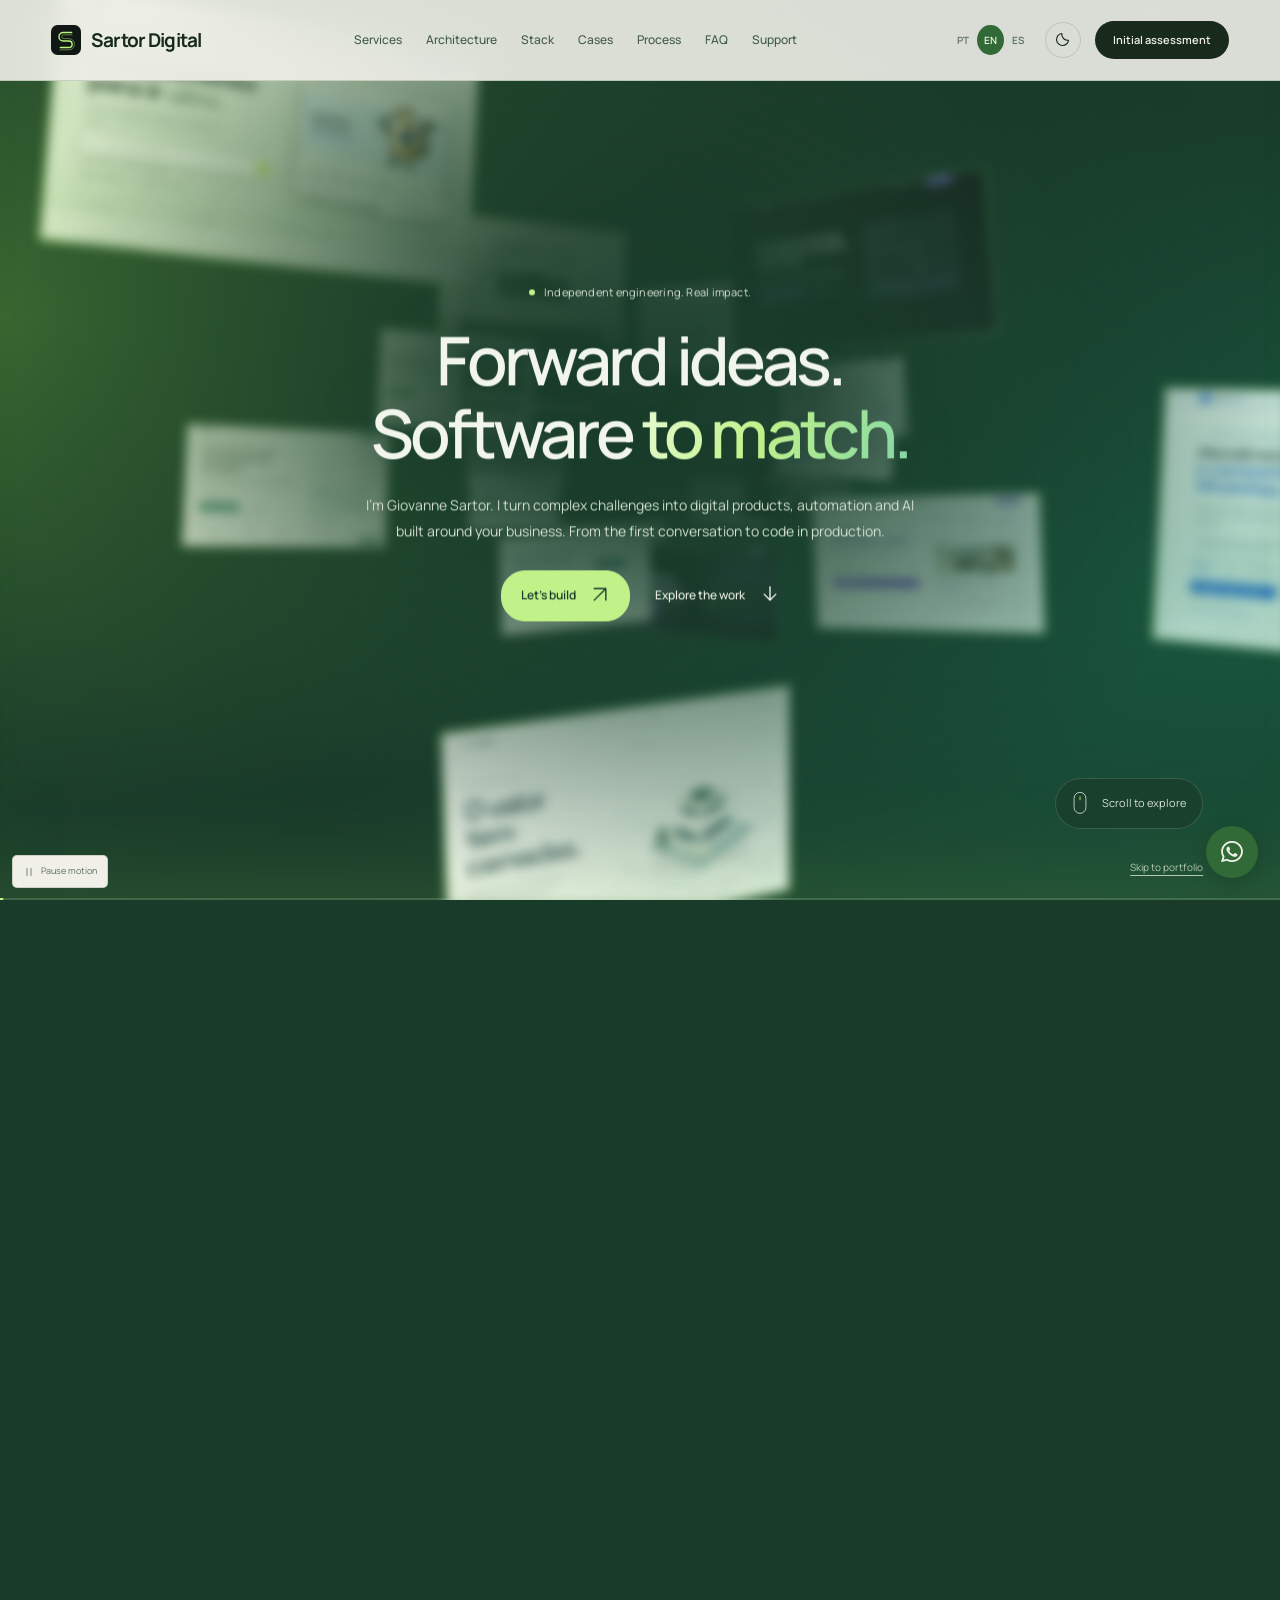
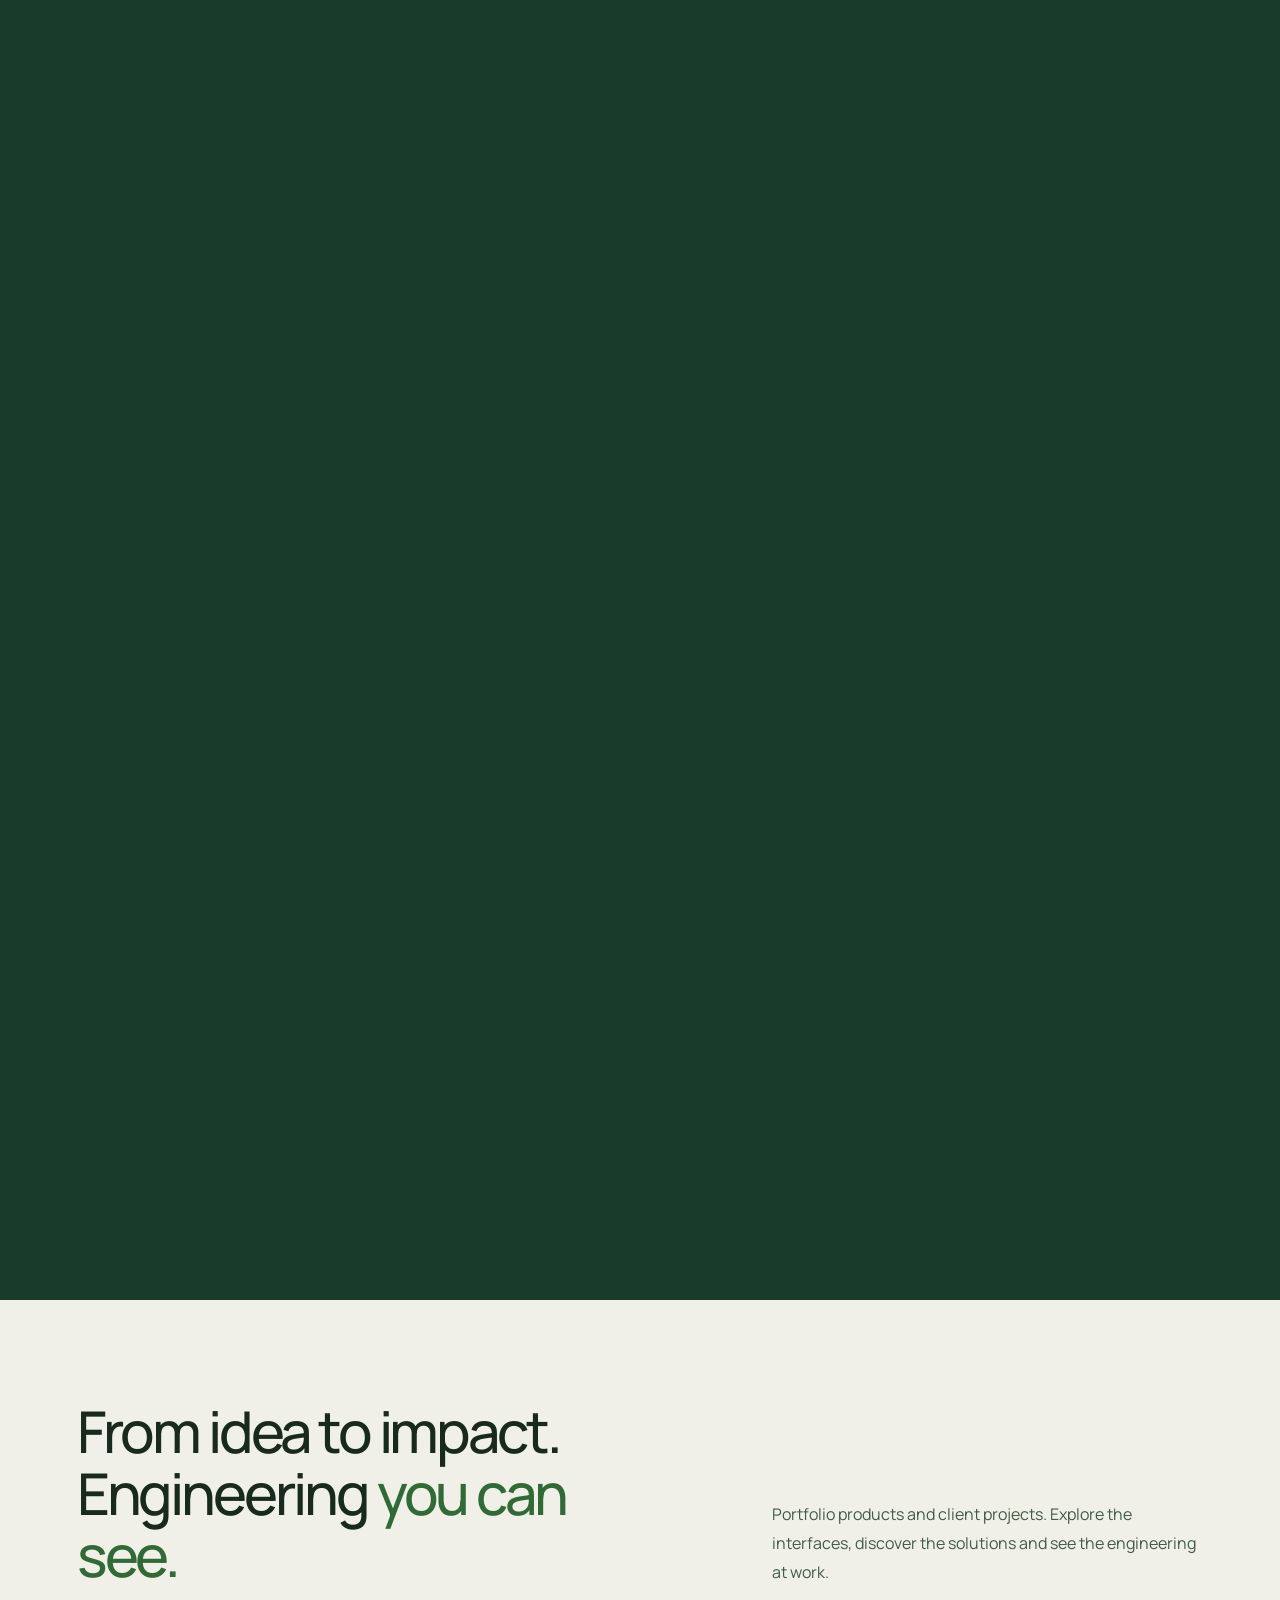
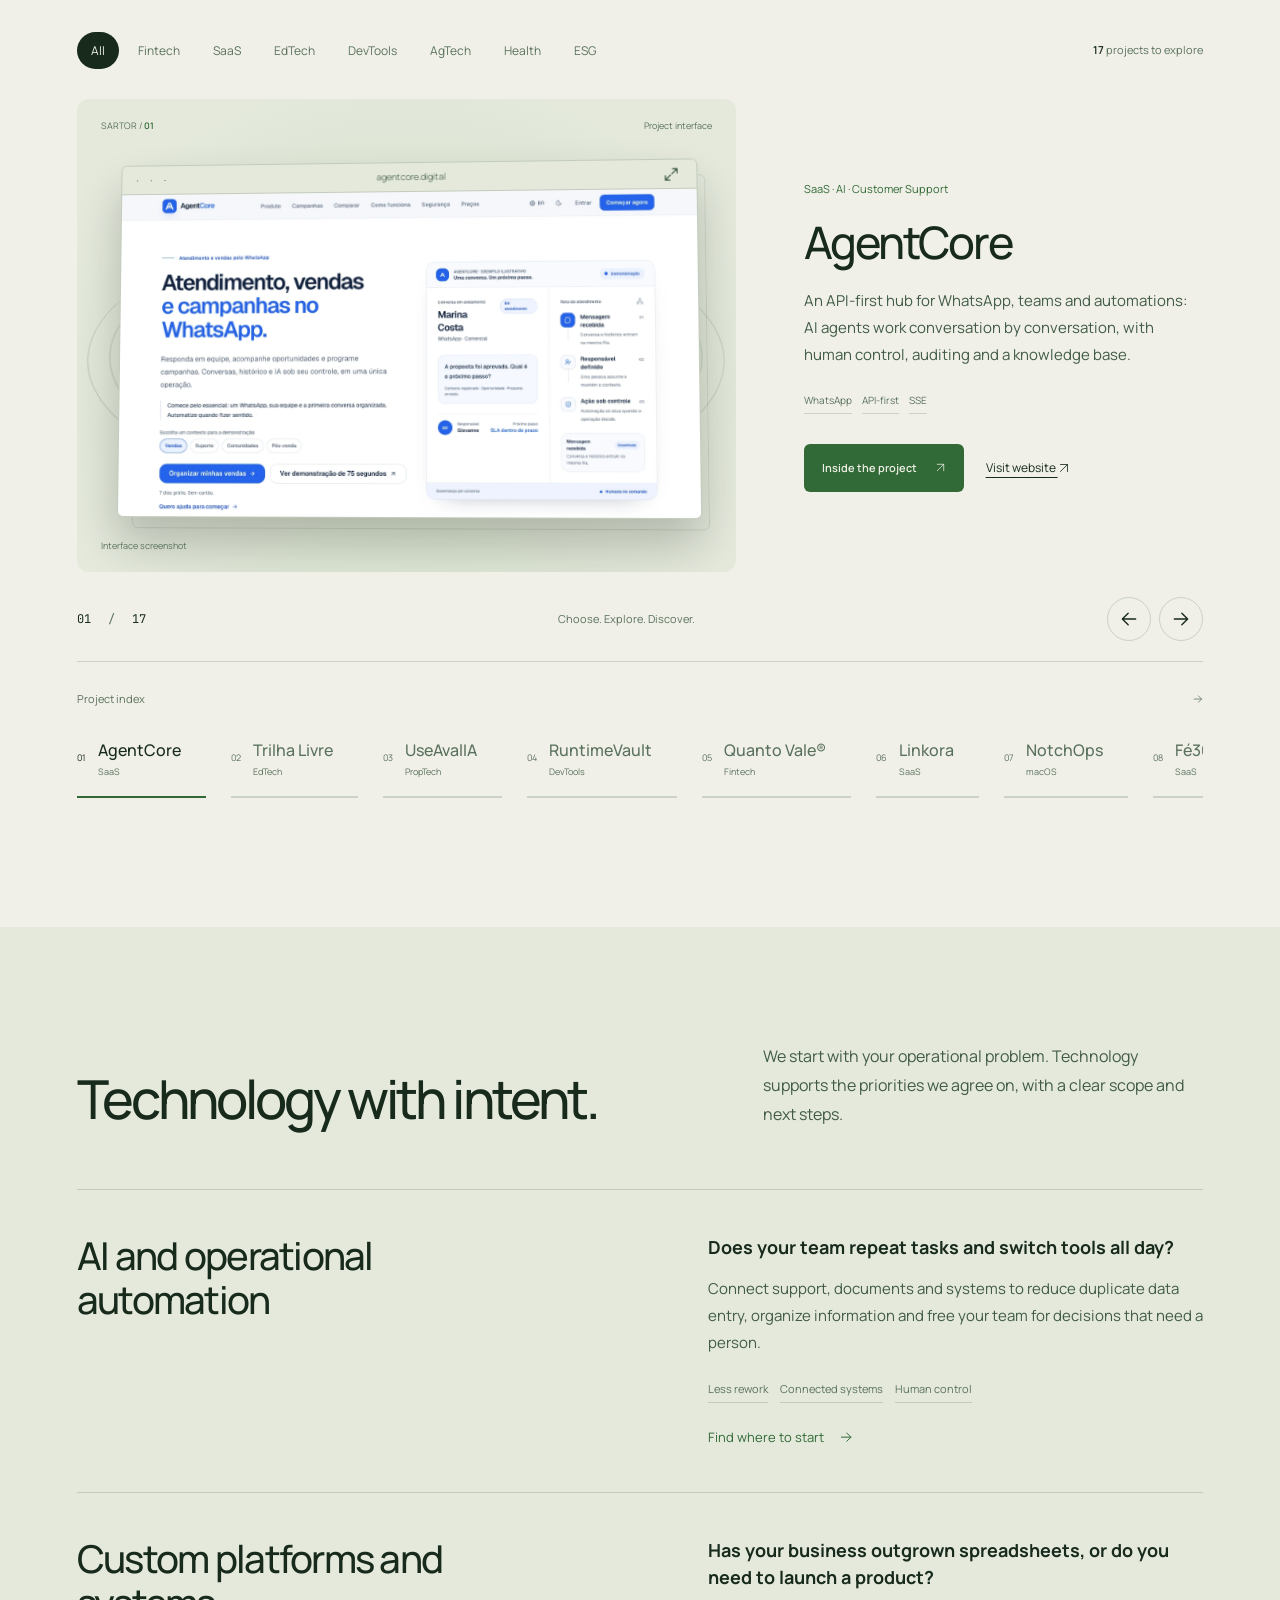
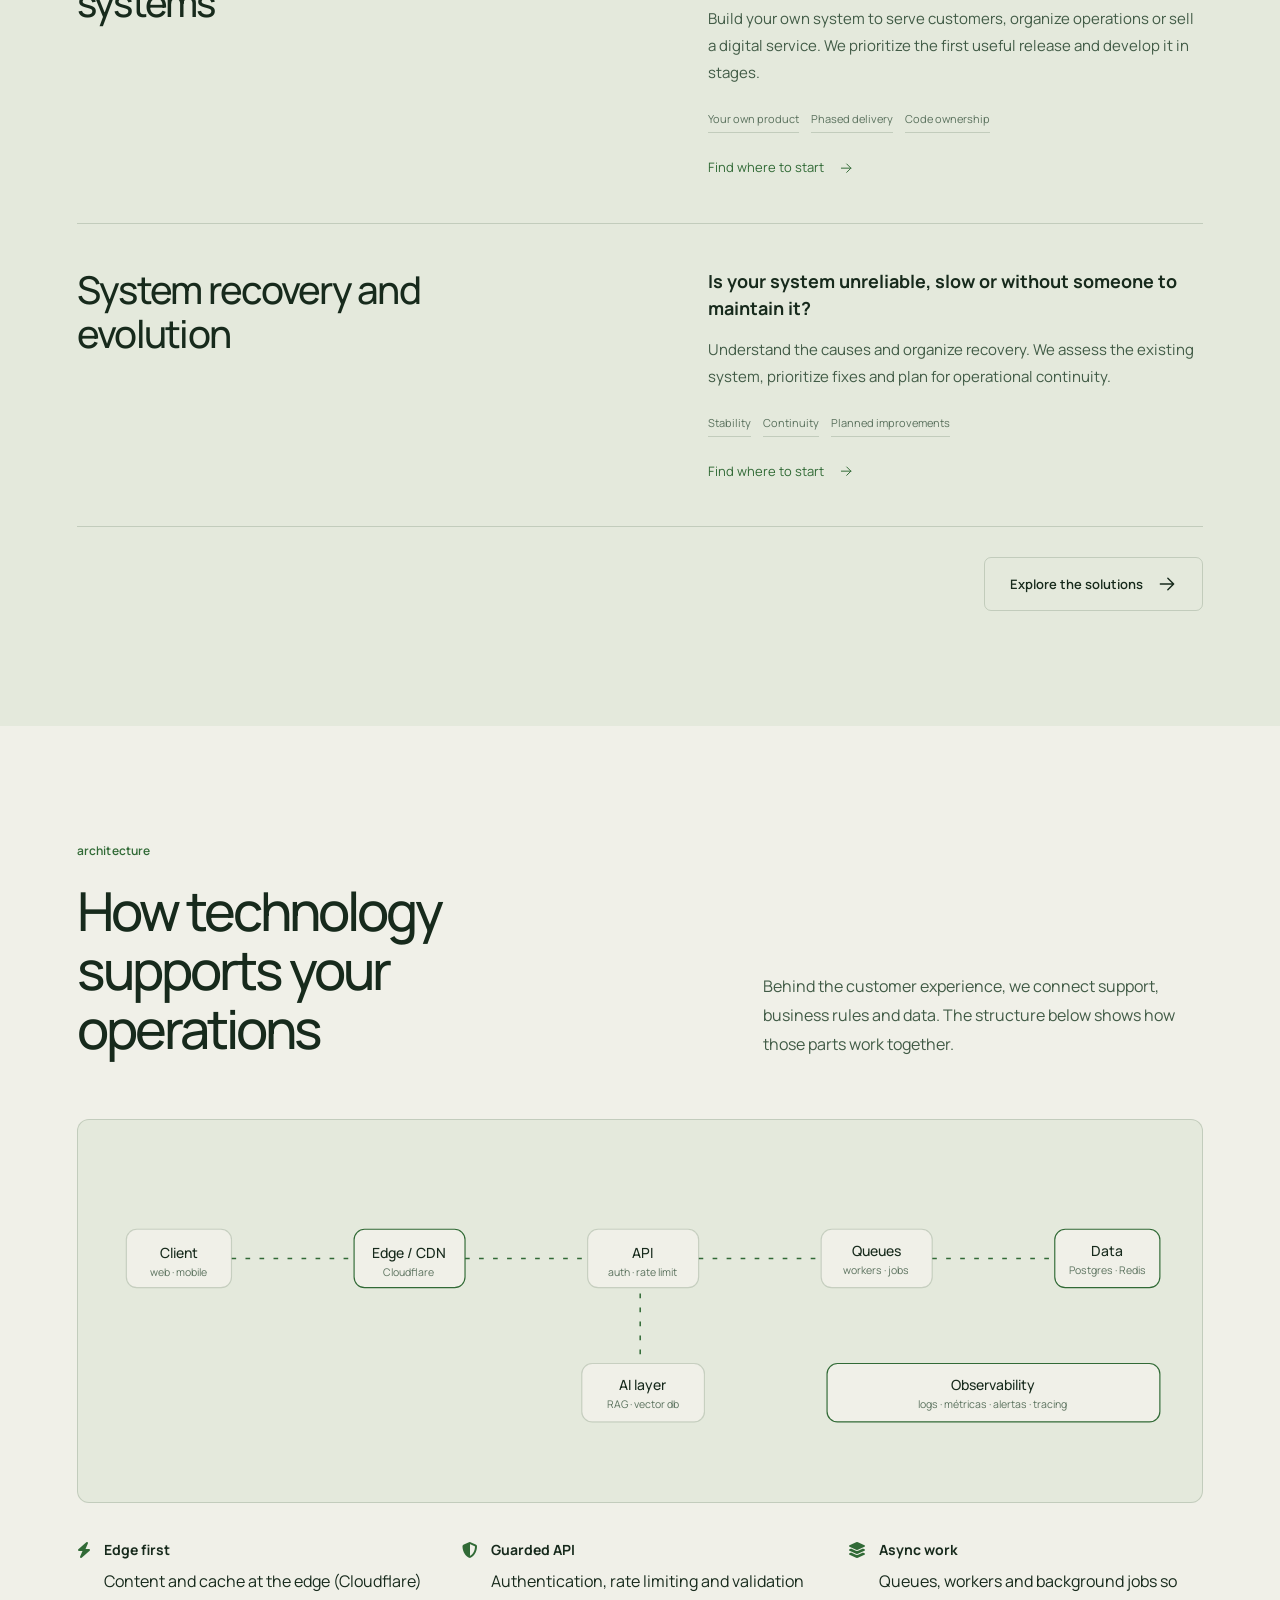
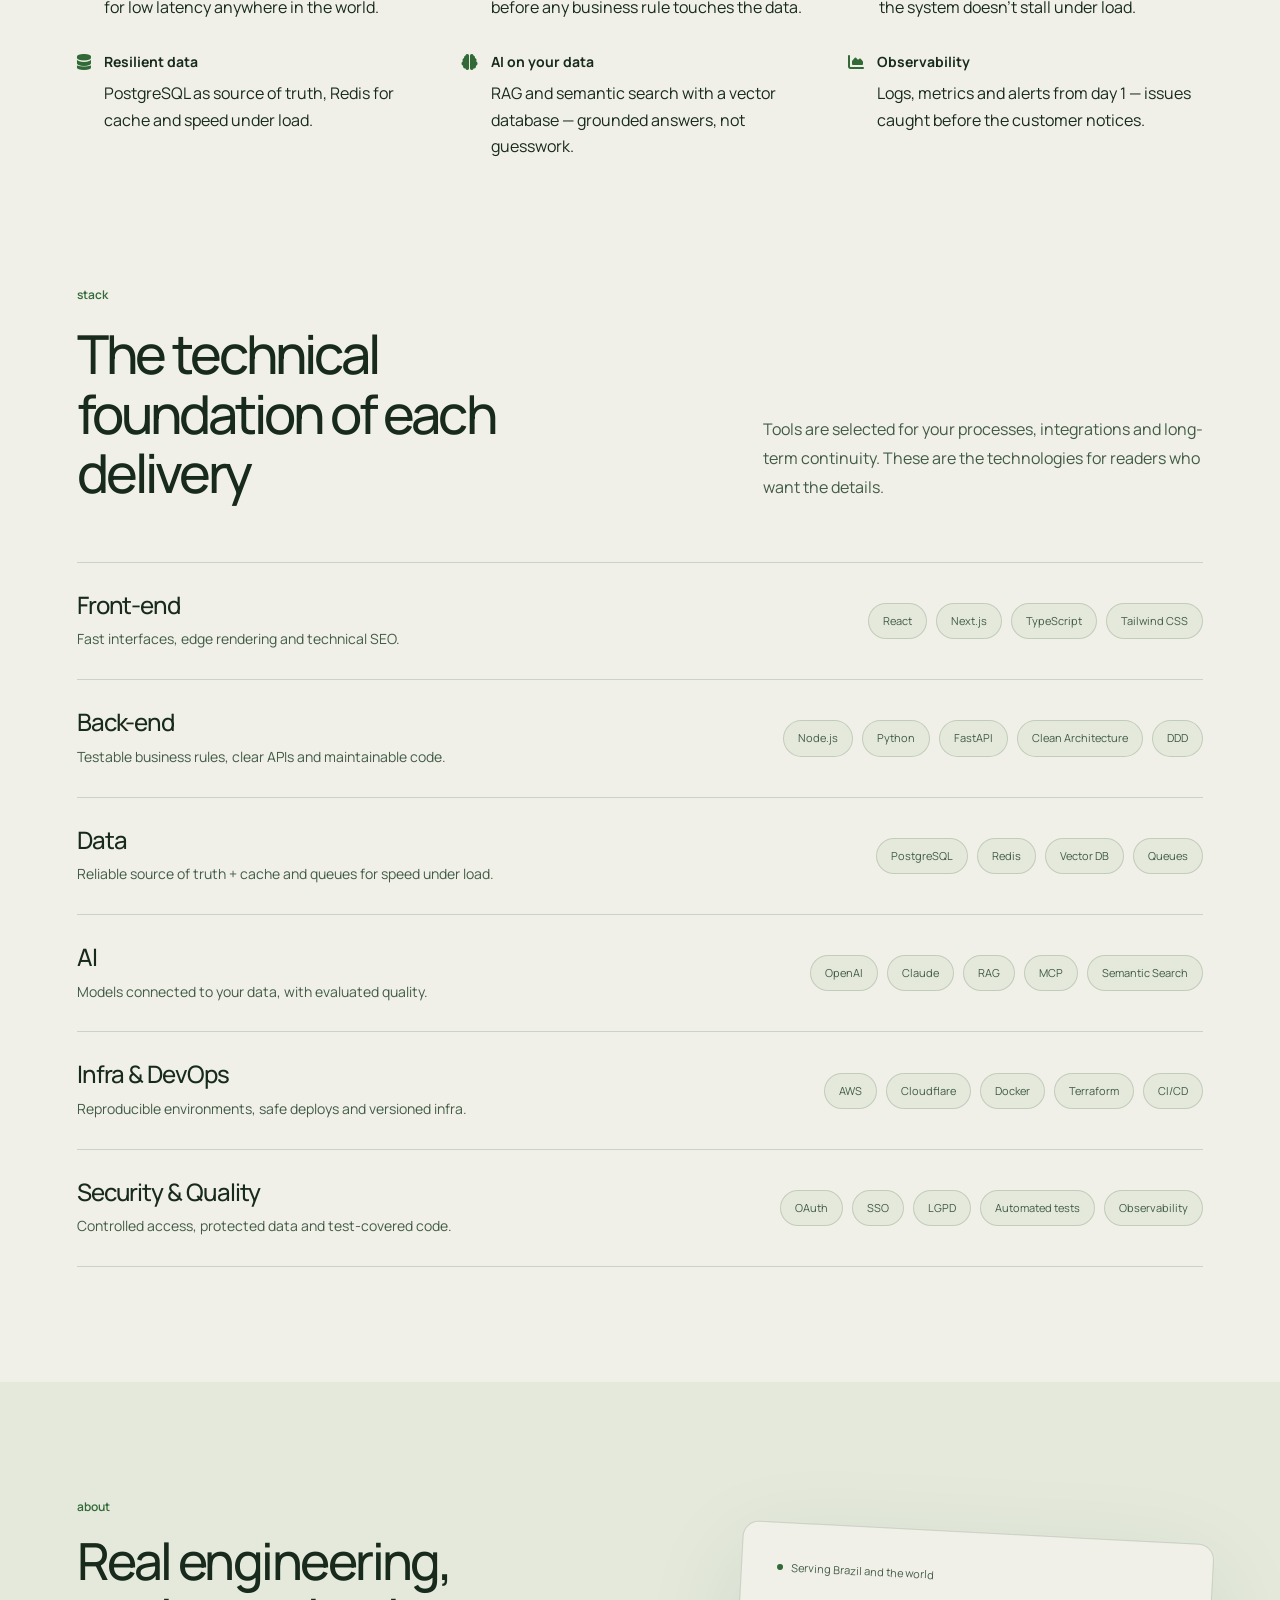
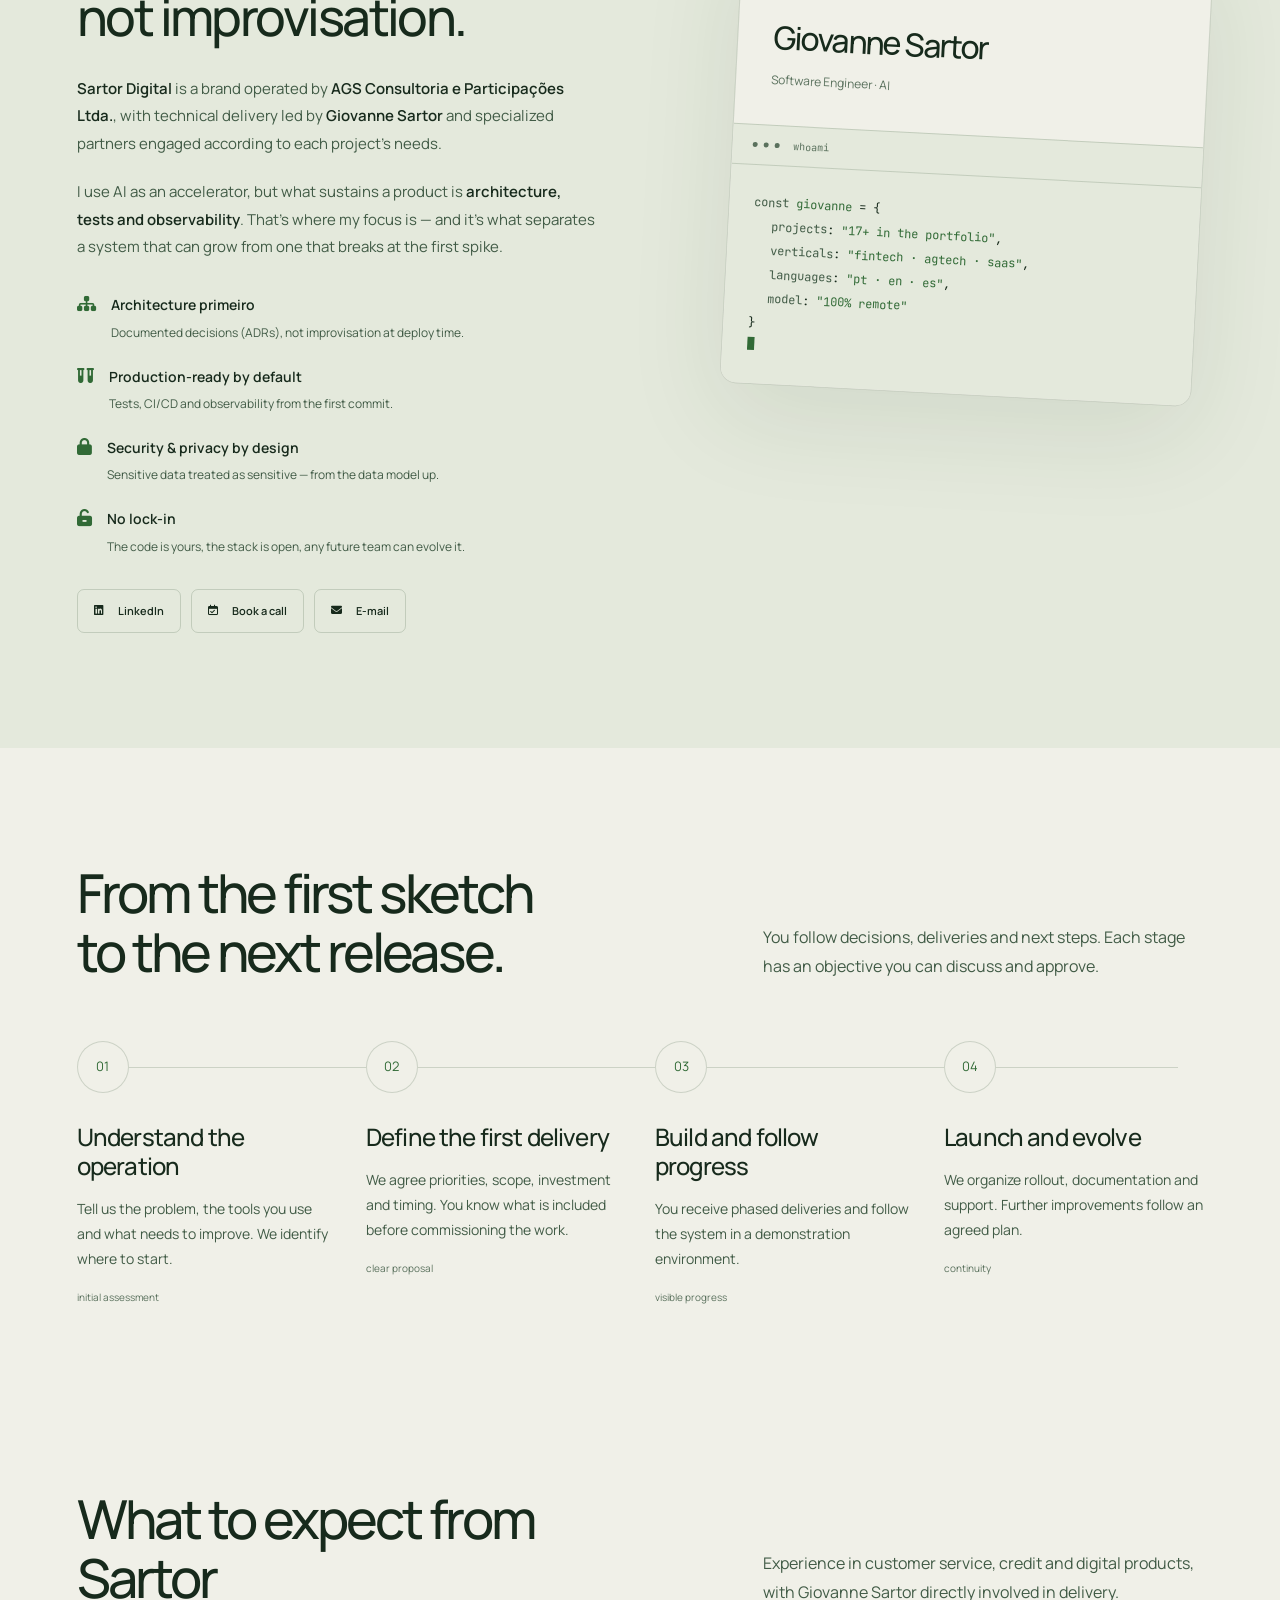
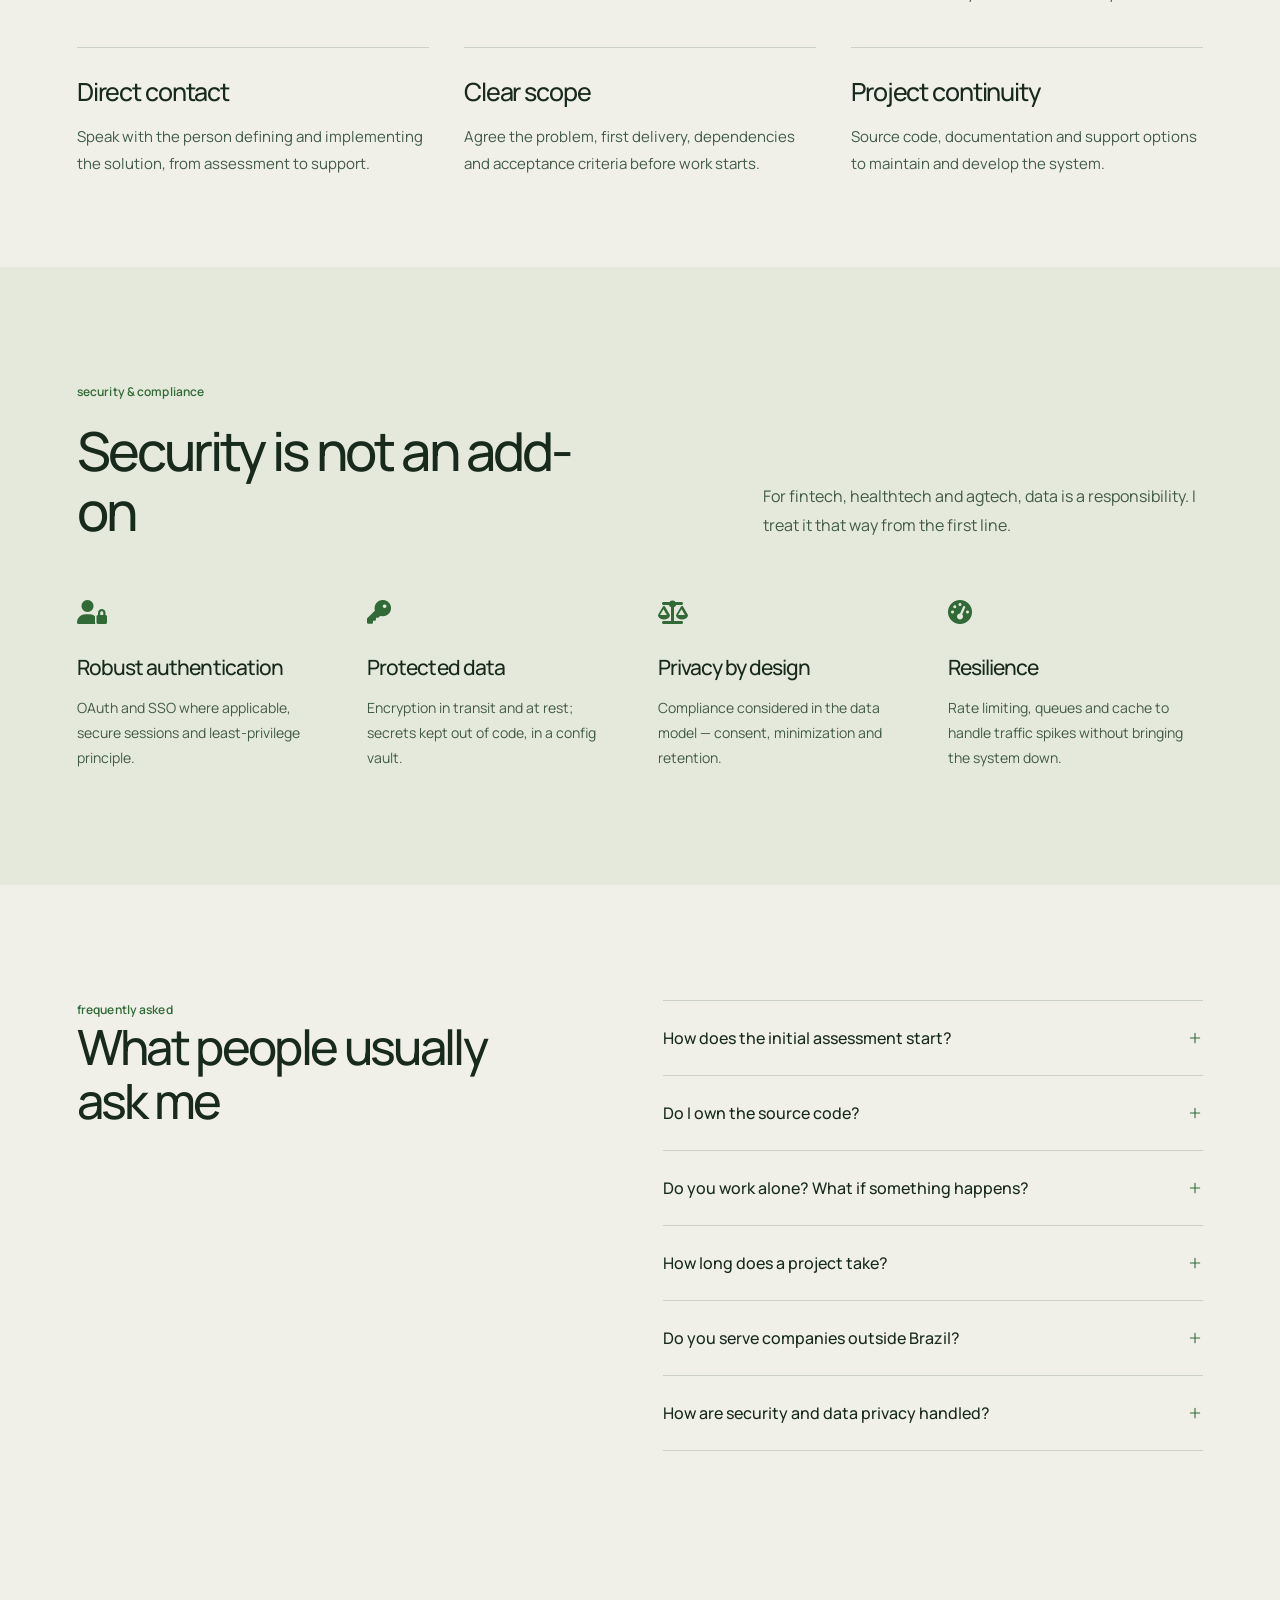
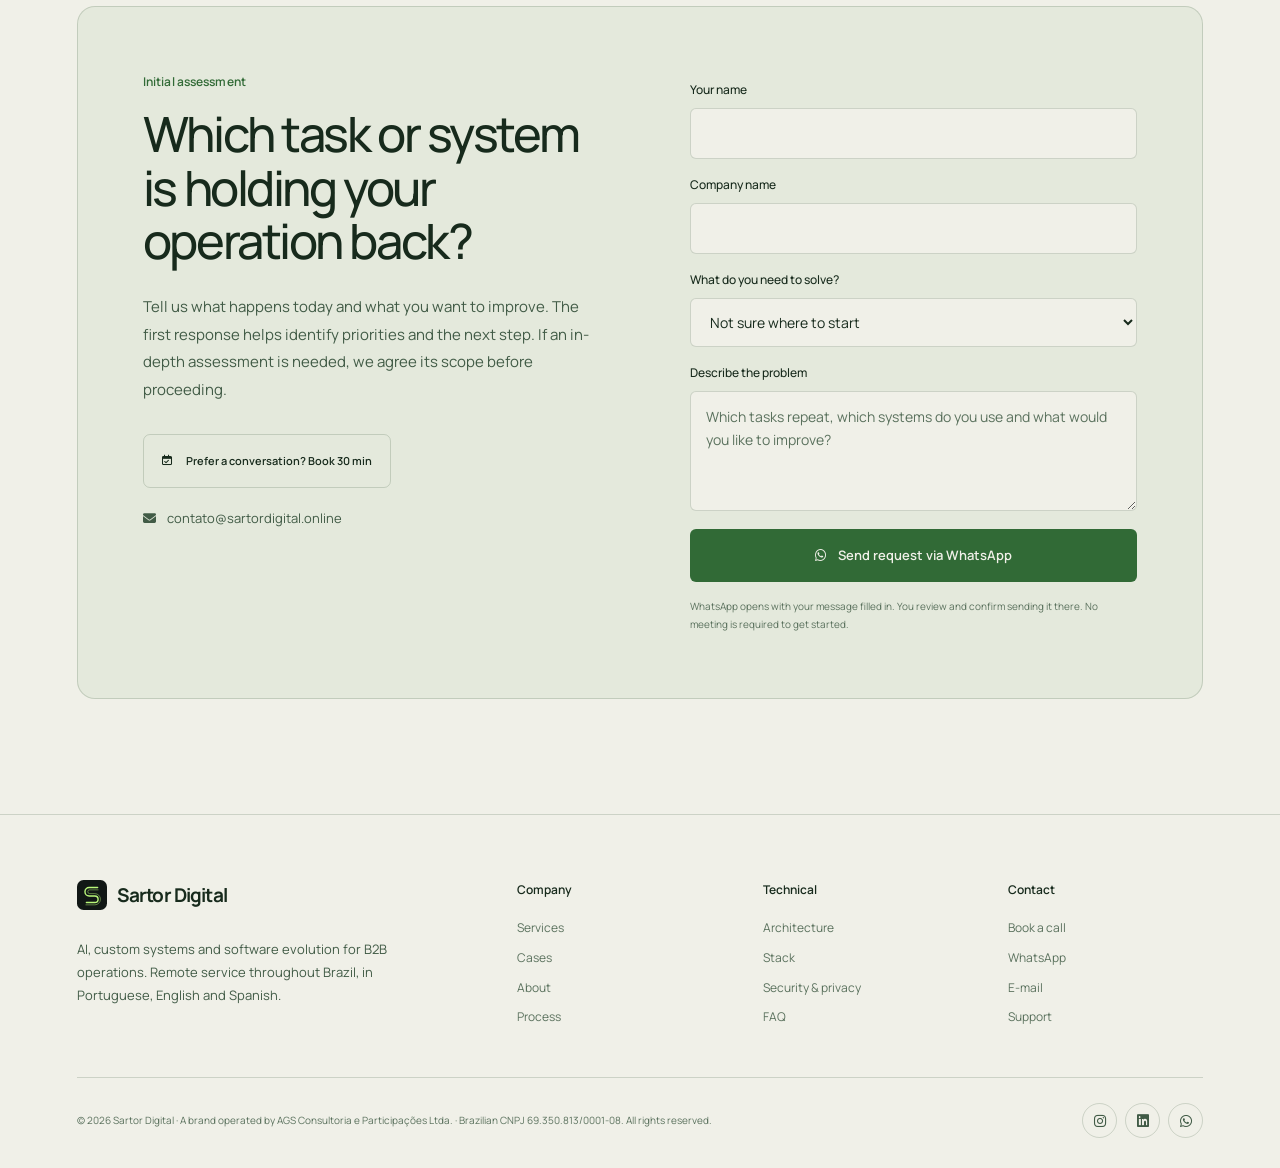
==== commit e9375a74: "Redesign Sartor Digital with immersive project hero and unified multilingual themes" ====
--- a/en/index.html
+++ b/en/index.html
@@ -160,247 +160,8 @@
   ]
 }
   </script>
-<style>
-  :root{--bg:#F7F8FA;--bg-2:#FFFFFF;--bg-3:#EFF1F5;--card:rgba(0,0,0,0.02);--card-hover:rgba(0,0,0,0.04);--border:rgba(0,0,0,0.09);--border-hi:rgba(5,150,105,0.35);--green:#059669;--green-2:#10B981;--green-dim:rgba(5,150,105,0.08);--accent-line:rgba(5,150,105,0.5);--text:#0A0A14;--text-2:#4B5563;--text-3:#9CA3AF;--shadow-sm:0 1px 2px rgba(0,0,0,0.06);--shadow-md:0 4px 16px rgba(0,0,0,0.07);--shadow-lg:0 16px 48px rgba(0,0,0,0.10);--radius-sm:8px;--radius:14px;--radius-lg:20px;--radius-xl:26px;--font-head:'Space Grotesk',sans-serif;--font-body:'Inter',sans-serif;--font-mono:'JetBrains Mono',monospace;--ease:cubic-bezier(0.4,0,0.2,1)}
-  [data-theme="dark"]{--bg:#09090E;--bg-2:#0E0E16;--bg-3:#15151F;--card:rgba(255,255,255,0.022);--card-hover:rgba(255,255,255,0.045);--border:rgba(255,255,255,0.075);--border-hi:rgba(52,211,153,0.28);--green:#34D399;--green-2:#34D399;--green-dim:rgba(52,211,153,0.09);--accent-line:rgba(52,211,153,0.45);--text:#F1F5F9;--text-2:#98A2B3;--text-3:#5B6472;--shadow-sm:0 1px 2px rgba(0,0,0,0.4);--shadow-md:0 4px 16px rgba(0,0,0,0.45);--shadow-lg:0 16px 48px rgba(0,0,0,0.55)}
-  *,*::before,*::after{margin:0;padding:0;box-sizing:border-box}
-  html{scroll-behavior:smooth}
-  body{font-family:var(--font-body);background:var(--bg);color:var(--text);overflow-x:hidden;-webkit-font-smoothing:antialiased;transition:background .3s,color .3s;line-height:1.6}
-  a{text-decoration:none;color:inherit}img{max-width:100%}
-  ::selection{background:var(--green-dim);color:var(--green)}
-  .bg-grid{position:fixed;inset:0;z-index:0;pointer-events:none;background-image:linear-gradient(var(--border) 1px,transparent 1px),linear-gradient(90deg,var(--border) 1px,transparent 1px);background-size:64px 64px;opacity:.5;-webkit-mask-image:radial-gradient(ellipse 80% 60% at 50% 0%,#000 20%,transparent 75%);mask-image:radial-gradient(ellipse 80% 60% at 50% 0%,#000 20%,transparent 75%)}
-  .bg-halo{position:fixed;top:-320px;left:50%;transform:translateX(-50%);width:900px;height:600px;z-index:0;pointer-events:none;background:radial-gradient(ellipse at center,var(--green-dim),transparent 60%);opacity:.9}
-  .scroll-bar{position:fixed;top:0;left:0;right:0;height:2px;z-index:9999}
-  .scroll-fill{height:100%;width:0%;background:var(--green);transition:width .1s linear}
-  .wrap{max-width:1160px;margin:0 auto;padding:0 24px}
-  .nav{position:fixed;top:0;left:0;right:0;z-index:200;padding:0 24px;transition:all .3s var(--ease)}
-  .nav.scrolled{background:rgba(247,248,250,.85);backdrop-filter:blur(20px);-webkit-backdrop-filter:blur(20px);border-bottom:1px solid var(--border)}
-  [data-theme="dark"] .nav.scrolled{background:rgba(9,9,14,.82)}
-  .nav-inner{max-width:1160px;margin:0 auto;display:flex;align-items:center;justify-content:space-between;height:66px}
-  .nav-logo{display:flex;align-items:center;gap:10px;font-family:var(--font-head);font-weight:600;font-size:1.02rem;letter-spacing:-.02em;color:var(--text)}
-  .logo-mark{width:30px;height:30px;flex-shrink:0}
-  .nav-links{display:flex;align-items:center;gap:1px}
-  .nav-links a{font-size:.86rem;font-weight:500;color:var(--text-2);padding:7px 13px;border-radius:var(--radius-sm);transition:color .2s,background .2s}
-  .nav-links a:hover{color:var(--text);background:var(--card-hover)}
-  .nav-actions{display:flex;align-items:center;gap:8px}
-  .lang-pill{display:flex;align-items:center;gap:1px;background:var(--bg-3);border:1px solid var(--border);border-radius:100px;padding:3px}
-  .lang-btn{background:none;border:none;cursor:pointer;font-family:var(--font-body);font-size:.7rem;font-weight:700;color:var(--text-3);padding:4px 9px;border-radius:100px;transition:all .2s}
-  .lang-btn.active{background:var(--bg-2);color:var(--text);box-shadow:var(--shadow-sm)}
-  .lang-btn:hover:not(.active){color:var(--text-2)}
-  .theme-toggle{width:34px;height:34px;border:1px solid var(--border);background:var(--bg-2);border-radius:var(--radius-sm);cursor:pointer;color:var(--text-2);display:flex;align-items:center;justify-content:center;font-size:.82rem;transition:all .2s}
-  .theme-toggle:hover{border-color:var(--border-hi);color:var(--green)}
-  .nav-cta{display:inline-flex;align-items:center;gap:8px;background:var(--green);color:#04120C;font-family:var(--font-body);font-weight:600;font-size:.8rem;padding:9px 18px;border-radius:var(--radius-sm);transition:all .2s;cursor:pointer;border:none}
-  .nav-cta:hover{transform:translateY(-1px);filter:brightness(1.06)}
-  .btn-primary{display:inline-flex;align-items:center;gap:9px;background:var(--green);color:#04120C;font-weight:600;font-size:.92rem;padding:13px 26px;border-radius:var(--radius);cursor:pointer;border:none;transition:all .2s;font-family:var(--font-body)}
-  .btn-primary:hover{transform:translateY(-2px);filter:brightness(1.06)}
-  .btn-ghost{display:inline-flex;align-items:center;gap:9px;background:var(--bg-2);color:var(--text);font-weight:500;font-size:.92rem;padding:12px 24px;border-radius:var(--radius);cursor:pointer;border:1px solid var(--border);transition:all .2s;font-family:var(--font-body)}
-  .btn-ghost:hover{border-color:var(--border-hi);color:var(--green);transform:translateY(-1px)}
-  .hero{min-height:100vh;display:flex;flex-direction:column;justify-content:center;position:relative;padding:120px 0 60px}
-  .hero-inner{display:grid;grid-template-columns:1fr 400px;gap:64px;align-items:center;position:relative;z-index:2}
-  .eyebrow{display:inline-flex;align-items:center;gap:9px;background:var(--green-dim);border:1px solid var(--border-hi);border-radius:100px;padding:6px 14px;font-family:var(--font-mono);font-size:.72rem;font-weight:500;color:var(--green);margin-bottom:26px;letter-spacing:.02em}
-  .eyebrow-dot{width:7px;height:7px;border-radius:50%;background:var(--green);animation:pulse 2.4s ease-in-out infinite}
-  @keyframes pulse{0%,100%{opacity:1}50%{opacity:.4}}
-  .hero h1{font-family:var(--font-head);font-size:clamp(2.5rem,5vw,4rem);font-weight:600;line-height:1.05;letter-spacing:-.045em;color:var(--text);margin-bottom:24px}
-  .hero h1 em{font-style:normal;color:var(--green)}
-  .hero-sub{font-size:1.08rem;color:var(--text-2);line-height:1.65;max-width:520px;margin-bottom:36px}
-  .hero-sub strong{color:var(--text);font-weight:600}
-  .hero-btns{display:flex;gap:12px;flex-wrap:wrap;margin-bottom:40px}
-  .hero-strip{display:flex;flex-wrap:wrap;gap:10px 22px;padding-top:24px;border-top:1px solid var(--border)}
-  .strip-item{display:flex;align-items:center;gap:8px;font-size:.82rem;color:var(--text-2)}
-  .strip-item i{color:var(--green);font-size:.78rem}
-  .hero-visual{position:relative;display:flex;justify-content:center;align-items:center}
-  .device-card{width:100%;border:1px solid var(--border);border-radius:var(--radius-lg);background:var(--bg-2);box-shadow:var(--shadow-lg);overflow:hidden}
-  .dc-top{padding:22px 22px 18px}
-  .dc-status{display:inline-flex;align-items:center;gap:8px;background:var(--green-dim);border:1px solid var(--border-hi);border-radius:100px;padding:5px 12px;margin-bottom:16px}
-  .dc-status .d{width:7px;height:7px;border-radius:50%;background:var(--green);animation:pulse 2.4s ease-in-out infinite}
-  .dc-status span{font-family:var(--font-mono);font-size:.68rem;font-weight:500;color:var(--green);letter-spacing:.02em}
-  .dc-name{font-family:var(--font-head);font-size:1.28rem;font-weight:600;color:var(--text);letter-spacing:-.02em}
-  .dc-role{font-size:.8rem;color:var(--text-2);font-family:var(--font-mono);margin-top:3px}
-  .dc-cta{display:inline-flex;align-items:center;gap:8px;margin-top:18px;background:var(--green);color:#04120C;font-weight:600;font-size:.82rem;padding:10px 18px;border-radius:var(--radius-sm);transition:all .2s}
-  .dc-cta:hover{filter:brightness(1.06);transform:translateY(-1px)}
-  .term{background:#0B0B12;border-top:1px solid var(--border);font-family:var(--font-mono);font-size:.72rem}
-  .term-bar{display:flex;align-items:center;gap:6px;padding:9px 14px;background:rgba(255,255,255,.03);border-bottom:1px solid rgba(255,255,255,.06)}
-  .td{width:9px;height:9px;border-radius:50%}.td.r{background:#ff5f56}.td.y{background:#ffbd2e}.td.g{background:#27c93f}
-  .term-title{margin-left:auto;color:rgba(255,255,255,.32);font-size:.66rem}
-  .term-body{padding:13px 16px;display:flex;flex-direction:column;gap:4px;line-height:1.7}
-  .tl{color:rgba(255,255,255,.6)}.ti{padding-left:15px}
-  .c-kw{color:#c792ea}.c-var{color:#82aaff}.c-str{color:#a5e3a0}.c-key{color:#7fd4c9}
-  .cursor::after{content:'';display:inline-block;width:.45em;height:1em;background:currentColor;vertical-align:-.15em;color:var(--green);animation:blink 1.1s step-end infinite}
-  @keyframes blink{0%,100%{opacity:1}50%{opacity:0}}
-  .stats-row{position:relative;z-index:2;display:grid;grid-template-columns:repeat(4,1fr);gap:1px;background:var(--border);border:1px solid var(--border);border-radius:var(--radius-lg);margin:72px 0 0;overflow:hidden}
-  .stat-box{background:var(--bg-2);padding:30px 22px;text-align:center;transition:background .3s}
-  .stat-box:hover{background:var(--card-hover)}
-  .stat-num{font-family:var(--font-head);font-size:2.2rem;font-weight:600;color:var(--text);letter-spacing:-.04em;line-height:1;margin-bottom:8px}
-  .stat-num .u{color:var(--green)}
-  .stat-label{font-size:.78rem;color:var(--text-2);line-height:1.4}
-  .section{padding:96px 0;position:relative;z-index:1}
-  .sec-divider{border:none;border-top:1px solid var(--border);margin:0}
-  .section-tag{display:inline-flex;align-items:center;gap:8px;font-family:var(--font-mono);font-size:.72rem;font-weight:500;color:var(--green);margin-bottom:18px;letter-spacing:.02em}
-  .section-tag::before{content:'';width:18px;height:1px;background:var(--accent-line)}
-  .section-title{font-family:var(--font-head);font-size:clamp(1.8rem,3.4vw,2.6rem);font-weight:600;letter-spacing:-.04em;line-height:1.1;color:var(--text);margin-bottom:16px}
-  .section-sub{font-size:1rem;color:var(--text-2);line-height:1.7;max-width:560px}
-  .section-head{margin-bottom:52px}.section-head.center{text-align:center}.section-head.center .section-sub{margin:0 auto}.section-head.center .section-tag{justify-content:center}
-  .g-card{background:var(--bg-2);border:1px solid var(--border);border-radius:var(--radius-lg);transition:all .28s var(--ease);position:relative;overflow:hidden}
-  [data-theme="dark"] .g-card{background:var(--card)}
-  .g-card:hover{border-color:var(--border-hi);box-shadow:var(--shadow-md);transform:translateY(-2px)}
-  .services-grid{display:grid;grid-template-columns:repeat(3,1fr);gap:14px}
-  .svc-card{padding:30px 26px}
-  .svc-icon{width:44px;height:44px;border-radius:11px;display:flex;align-items:center;justify-content:center;font-size:1.05rem;margin-bottom:18px;background:var(--green-dim);color:var(--green);border:1px solid var(--border-hi)}
-  .svc-card h3{font-family:var(--font-head);font-size:1.05rem;font-weight:600;margin-bottom:9px;color:var(--text);letter-spacing:-.01em}
-  .svc-card p{font-size:.875rem;color:var(--text-2);line-height:1.6}
-  .svc-meta{display:flex;flex-wrap:wrap;gap:6px;margin-top:16px}
-  .svc-meta span{font-family:var(--font-mono);font-size:.66rem;color:var(--text-3);background:var(--bg-3);border:1px solid var(--border);border-radius:5px;padding:2px 8px}
-  .logowall{display:flex;flex-wrap:wrap;justify-content:center;gap:12px 14px;margin-top:8px}
-  .logowall-lead{text-align:center;font-family:var(--font-mono);font-size:.72rem;color:var(--text-3);letter-spacing:.08em;text-transform:uppercase;margin-bottom:28px}
-  .lw-item{display:flex;align-items:center;gap:9px;padding:11px 18px;border:1px solid var(--border);border-radius:100px;background:var(--bg-2);font-family:var(--font-head);font-weight:600;font-size:.9rem;color:var(--text-2);transition:all .2s}
-  [data-theme="dark"] .lw-item{background:var(--card)}
-  .lw-item:hover{color:var(--text);border-color:var(--border-hi)}
-  .lw-item i{color:var(--green);font-size:.8rem}
-  .about-grid{display:grid;grid-template-columns:1fr 400px;gap:72px;align-items:center}
-  .about-text h2{font-family:var(--font-head);font-size:2.1rem;font-weight:600;letter-spacing:-.04em;line-height:1.15;margin-bottom:20px;color:var(--text)}
-  .about-text p{color:var(--text-2);line-height:1.75;margin-bottom:16px}
-  .about-text p strong{color:var(--text);font-weight:600}
-  .principles{display:grid;gap:2px;margin:28px 0;background:var(--border);border:1px solid var(--border);border-radius:var(--radius);overflow:hidden}
-  .principle{background:var(--bg-2);padding:16px 20px;display:flex;gap:14px;align-items:flex-start}
-  [data-theme="dark"] .principle{background:var(--bg-2)}
-  .principle i{color:var(--green);font-size:.95rem;margin-top:3px;width:18px;text-align:center;flex-shrink:0}
-  .principle b{font-family:var(--font-head);font-weight:600;color:var(--text);font-size:.92rem}
-  .principle p{margin:2px 0 0;font-size:.83rem;color:var(--text-2);line-height:1.55}
-  .about-socials{display:flex;gap:10px;flex-wrap:wrap;margin-top:6px}
-  .about-photo-col{position:relative}
-  .arch-diagram{border:1px solid var(--border);border-radius:var(--radius-lg);background:var(--bg-2);padding:34px 30px;overflow:hidden}
-  [data-theme="dark"] .arch-diagram{background:var(--card)}
-  .arch-svg{width:100%;height:auto;display:block}
-  .arch-node rect{fill:var(--bg-3);stroke:var(--border);stroke-width:1}
-  .arch-node.hi rect{fill:var(--green-dim);stroke:var(--border-hi)}
-  .arch-node text{fill:var(--text);font-family:var(--font-mono);font-size:11px;font-weight:500}
-  .arch-node .sub{fill:var(--text-3);font-size:8.5px}
-  .arch-flow{stroke:var(--accent-line);stroke-width:1.5;fill:none;stroke-dasharray:5 4;animation:dash 18s linear infinite}
-  @keyframes dash{to{stroke-dashoffset:-200}}
-  .arch-legend{display:grid;grid-template-columns:repeat(auto-fit,minmax(200px,1fr));gap:14px;margin-top:32px}
-  .arch-leg{display:flex;gap:12px;align-items:flex-start}
-  .arch-leg i{color:var(--green);margin-top:3px}
-  .arch-leg b{font-family:var(--font-head);font-weight:600;font-size:.9rem;color:var(--text);display:block;margin-bottom:2px}
-  .arch-leg span{font-size:.82rem;color:var(--text-2);line-height:1.5}
-  .stack-layers{display:grid;gap:14px}
-  .stack-layer{border:1px solid var(--border);border-radius:var(--radius);background:var(--bg-2);padding:22px 24px;display:grid;grid-template-columns:180px 1fr;gap:24px;align-items:center}
-  [data-theme="dark"] .stack-layer{background:var(--card)}
-  .stack-layer:hover{border-color:var(--border-hi)}
-  .stack-layer h4{font-family:var(--font-head);font-weight:600;font-size:.98rem;color:var(--text)}
-  .stack-layer .why{font-size:.8rem;color:var(--text-3);margin-top:4px;line-height:1.5}
-  .stack-tags{display:flex;flex-wrap:wrap;gap:7px}
-  .stack-tag{font-family:var(--font-mono);font-size:.72rem;color:var(--text-2);background:var(--bg-3);border:1px solid var(--border);border-radius:6px;padding:4px 10px;transition:all .2s}
-  .stack-tag:hover{color:var(--green);border-color:var(--border-hi);background:var(--green-dim)}
-  @media(max-width:640px){.stack-layer{grid-template-columns:1fr;gap:12px}}
-  .portfolio-filters{display:flex;gap:8px;flex-wrap:wrap;margin-bottom:34px}
-  .pf-pill{background:var(--bg-2);border:1px solid var(--border);border-radius:100px;padding:7px 16px;font-size:.8rem;font-weight:500;color:var(--text-2);cursor:pointer;transition:all .2s}
-  .pf-pill.active,.pf-pill:hover{background:var(--green);color:#04120C;border-color:var(--green);font-weight:600}
-  .portfolio-grid{display:grid;grid-template-columns:repeat(3,1fr);gap:14px}
-  .featured-cases{display:grid;grid-template-columns:repeat(3,1fr);gap:18px;margin-top:34px}.featured-case{padding:0;overflow:hidden;display:flex;flex-direction:column}.case-browser{margin:10px 10px 0;border:1px solid var(--border);border-radius:10px 10px 0 0;overflow:hidden;background:var(--bg-3)}.case-browser-bar{height:25px;display:flex;align-items:center;gap:5px;padding:0 9px;border-bottom:1px solid var(--border);font-family:var(--font-mono);font-size:.57rem;color:var(--text-3)}.case-browser-bar i{width:5px;height:5px;border-radius:50%;background:var(--text-3);opacity:.55}.case-browser-bar span{margin-left:4px;overflow:hidden;text-overflow:ellipsis;white-space:nowrap}.case-shot{display:block;width:100%;aspect-ratio:16/10;object-fit:cover;object-position:top;transition:transform .35s var(--ease)}.featured-case:hover .case-shot{transform:scale(1.025)}.featured-body{padding:20px}.featured-body h3{font-family:var(--font-head);font-size:1.15rem;letter-spacing:-.02em;margin:6px 0 9px}.featured-body p{font-size:.85rem;color:var(--text-2);line-height:1.6;margin-bottom:15px}.other-cases-label{font-family:var(--font-mono);font-size:.72rem;letter-spacing:.08em;text-transform:uppercase;color:var(--text-3);margin:56px 0 18px}
-  .pf-card{padding:0;cursor:pointer}
-  .pf-cover{height:150px;position:relative;overflow:hidden;border-radius:var(--radius-lg) var(--radius-lg) 0 0;display:flex;align-items:center;justify-content:center;border-bottom:1px solid var(--border)}
-  .pf-cover .glyph{font-size:2.4rem;color:var(--green);opacity:.9;position:relative;z-index:2}
-  .pf-cover::before{content:'';position:absolute;inset:0;background:linear-gradient(135deg,var(--green-dim),transparent 70%);opacity:.8}
-  .pf-cover::after{content:'';position:absolute;inset:0;background-image:linear-gradient(var(--border) 1px,transparent 1px),linear-gradient(90deg,var(--border) 1px,transparent 1px);background-size:22px 22px;opacity:.5}
-  .pf-cover .pf-name-badge{position:absolute;bottom:12px;left:14px;z-index:3;font-family:var(--font-head);font-weight:700;font-size:1.05rem;color:var(--text);letter-spacing:-.02em}
-  .pf-cover.has-shot{display:block;background:var(--bg-3)}.pf-cover.has-shot::before,.pf-cover.has-shot::after{display:none}.pf-cover.has-shot .glyph,.pf-cover.has-shot .pf-name-badge{display:none}.pf-cover-image{display:block;width:100%;height:100%;object-fit:cover;object-position:top;transition:transform .35s var(--ease)}.pf-card:hover .pf-cover-image{transform:scale(1.025)}
-  .pf-body{padding:18px 20px 20px}
-  .pf-tag{font-family:var(--font-mono);font-size:.68rem;font-weight:500;color:var(--green);margin-bottom:8px;letter-spacing:.02em}
-  .pf-body h3{font-family:var(--font-head);font-size:1rem;font-weight:600;margin-bottom:8px;color:var(--text)}
-  .pf-body p{font-size:.82rem;color:var(--text-2);line-height:1.55;margin-bottom:13px}
-  .pf-techs{display:flex;flex-wrap:wrap;gap:6px;margin-bottom:13px}
-  .pf-tech{font-family:var(--font-mono);font-size:.64rem;background:var(--bg-3);border:1px solid var(--border);border-radius:4px;padding:2px 7px;color:var(--text-3)}
-  .pf-link{display:inline-flex;align-items:center;gap:6px;font-size:.8rem;font-weight:600;color:var(--green);transition:gap .2s}
-  .pf-card:hover .pf-link{gap:10px}
-  .process-grid{display:grid;grid-template-columns:repeat(4,1fr);gap:14px}
-  .proc-card{padding:28px 22px}
-  .proc-num{font-family:var(--font-mono);font-size:.72rem;font-weight:700;color:var(--green);background:var(--green-dim);border:1px solid var(--border-hi);border-radius:7px;width:34px;height:34px;display:flex;align-items:center;justify-content:center;margin-bottom:18px}
-  .proc-card h3{font-family:var(--font-head);font-size:.98rem;font-weight:600;margin-bottom:9px;color:var(--text)}
-  .proc-card p{font-size:.84rem;color:var(--text-2);line-height:1.6}
-  .proc-meta{display:inline-block;margin-top:13px;font-family:var(--font-mono);font-size:.68rem;font-weight:500;color:var(--green);background:var(--green-dim);border-radius:5px;padding:3px 9px}
-  .compare{border:1px solid var(--border);border-radius:var(--radius-lg);overflow:hidden}
-  .compare-row{display:grid;grid-template-columns:1.2fr 1fr 1fr}
-  .compare-row+.compare-row{border-top:1px solid var(--border)}
-  .compare-cell{padding:16px 20px;font-size:.86rem;color:var(--text-2);display:flex;align-items:center;gap:9px}
-  .compare-cell.head{font-family:var(--font-head);font-weight:600;color:var(--text);font-size:.9rem;background:var(--bg-2)}
-  [data-theme="dark"] .compare-cell.head{background:var(--card)}
-  .compare-cell.feature{font-weight:500;color:var(--text)}
-  .compare-col-hi{background:var(--green-dim)}
-  .compare-cell i.yes{color:var(--green)}.compare-cell i.no{color:var(--text-3)}
-  .sec-grid{display:grid;grid-template-columns:repeat(4,1fr);gap:14px}
-  .sec-card{padding:24px 22px;text-align:left}
-  .sec-card i{color:var(--green);font-size:1.1rem;margin-bottom:14px;display:block}
-  .sec-card h4{font-family:var(--font-head);font-weight:600;font-size:.92rem;color:var(--text);margin-bottom:7px}
-  .sec-card p{font-size:.8rem;color:var(--text-2);line-height:1.55}
-  .faq-list{max-width:820px;margin:0 auto;display:grid;gap:10px}
-  .faq-item{border:1px solid var(--border);border-radius:var(--radius);background:var(--bg-2);overflow:hidden}
-  [data-theme="dark"] .faq-item{background:var(--card)}
-  .faq-q{width:100%;text-align:left;background:none;border:none;cursor:pointer;padding:18px 22px;display:flex;align-items:center;justify-content:space-between;gap:16px;font-family:var(--font-head);font-weight:600;font-size:.96rem;color:var(--text)}
-  .faq-q i{color:var(--green);transition:transform .25s;flex-shrink:0}
-  .faq-item.open .faq-q i{transform:rotate(45deg)}
-  .faq-a{max-height:0;overflow:hidden;transition:max-height .3s var(--ease)}
-  .faq-a p{padding:0 22px 20px;font-size:.88rem;color:var(--text-2);line-height:1.7}
-  .cta-card{border:1px solid var(--border-hi);border-radius:var(--radius-xl);padding:64px 56px;position:relative;overflow:hidden;background:var(--bg-2)}
-  [data-theme="dark"] .cta-card{background:var(--card)}
-  .cta-card::before{content:'';position:absolute;top:-160px;left:50%;transform:translateX(-50%);width:700px;height:340px;background:radial-gradient(ellipse,var(--green-dim),transparent 70%);pointer-events:none}
-  .cta-inner{position:relative;z-index:1;display:grid;grid-template-columns:1fr 1fr;gap:48px;align-items:start}
-  .cta-card h2{font-family:var(--font-head);font-size:clamp(1.8rem,3.4vw,2.6rem);font-weight:600;letter-spacing:-.04em;margin-bottom:14px;color:var(--text);line-height:1.1}
-  .cta-card p{color:var(--text-2);line-height:1.7;margin-bottom:26px}
-  .cta-actions{display:flex;flex-direction:column;gap:12px;align-items:flex-start}
-  .cta-contact{margin-top:24px;display:flex;flex-direction:column;gap:10px;font-size:.85rem}
-  .cta-contact a{display:inline-flex;align-items:center;gap:10px;color:var(--text-2);transition:color .2s}
-  .cta-contact a:hover{color:var(--green)}
-  .cta-form{display:flex;flex-direction:column;gap:12px}
-  .cta-form label{font-family:var(--font-mono);font-size:.7rem;color:var(--text-3);letter-spacing:.04em;text-transform:uppercase;margin-bottom:-4px}
-  .cta-form input,.cta-form textarea,.cta-form select{width:100%;background:var(--bg-3);border:1px solid var(--border);border-radius:var(--radius-sm);padding:12px 15px;font-family:var(--font-body);font-size:.88rem;color:var(--text);transition:border-color .2s,box-shadow .2s;resize:none;outline:none}
-  .cta-form input:focus,.cta-form textarea:focus,.cta-form select:focus{border-color:var(--border-hi);box-shadow:0 0 0 3px var(--green-dim)}
-  .cta-form input::placeholder,.cta-form textarea::placeholder{color:var(--text-3)}
-  .cta-form button{display:inline-flex;align-items:center;justify-content:center;gap:8px;background:var(--green);color:#04120C;padding:13px 24px;border-radius:var(--radius-sm);font-weight:600;font-size:.9rem;border:none;cursor:pointer;transition:all .2s;font-family:var(--font-body);margin-top:4px}
-  .cta-form button:hover{filter:brightness(1.06);transform:translateY(-1px)}
-  .cta-form small{font-size:.72rem;color:var(--text-3);text-align:center}
-  .footer{border-top:1px solid var(--border);padding:56px 0 32px;position:relative;z-index:1;background:var(--bg-2)}
-  [data-theme="dark"] .footer{background:var(--bg-2)}
-  .footer-top{display:grid;grid-template-columns:1.4fr 1fr 1fr 1fr;gap:40px;margin-bottom:44px}
-  .footer-brand .nav-logo{margin-bottom:14px}
-  .footer-brand p{font-size:.84rem;color:var(--text-2);line-height:1.6;max-width:280px}
-  .footer-col h5{font-family:var(--font-mono);font-size:.7rem;color:var(--text-3);letter-spacing:.08em;text-transform:uppercase;margin-bottom:14px}
-  .footer-col a{display:block;font-size:.84rem;color:var(--text-2);padding:5px 0;transition:color .2s}
-  .footer-col a:hover{color:var(--green)}
-  .footer-bottom{display:flex;align-items:center;justify-content:space-between;flex-wrap:wrap;gap:16px;padding-top:24px;border-top:1px solid var(--border)}
-  .footer-copy{font-size:.76rem;color:var(--text-3)}
-  .footer-socials{display:flex;gap:9px}
-  .f-social{width:34px;height:34px;border-radius:var(--radius-sm);background:var(--bg-3);border:1px solid var(--border);display:flex;align-items:center;justify-content:center;color:var(--text-2);transition:all .2s;font-size:.85rem}
-  .f-social:hover{border-color:var(--border-hi);color:var(--green)}
-  .wa-float{position:fixed;bottom:24px;right:24px;z-index:100;width:52px;height:52px;border-radius:50%;background:#25D366;color:#fff;display:flex;align-items:center;justify-content:center;font-size:1.4rem;box-shadow:0 6px 20px rgba(37,211,102,.35);cursor:pointer;transition:all .2s}
-  .wa-float:hover{transform:scale(1.06)}
-  .fade-in{opacity:0;transform:translateY(20px);transition:opacity .6s var(--ease),transform .6s var(--ease)}
-  .fade-in.visible{opacity:1;transform:translateY(0)}
-  @media(prefers-reduced-motion:reduce){*{animation:none!important;transition:none!important}.fade-in{opacity:1;transform:none}}
-  .mob-toggle{display:none;background:var(--bg-2);border:1px solid var(--border);width:36px;height:36px;border-radius:var(--radius-sm);cursor:pointer;color:var(--text);font-size:.9rem;align-items:center;justify-content:center}
-  @media(max-width:1024px){.hero-inner{grid-template-columns:1fr;gap:48px}.hero-visual{max-width:420px}.about-grid{grid-template-columns:1fr;gap:48px}.about-photo-col{max-width:420px}.cta-inner{grid-template-columns:1fr;gap:36px}.footer-top{grid-template-columns:1fr 1fr}}
-  @media(max-width:768px){.services-grid{grid-template-columns:1fr}.portfolio-grid,.featured-cases{grid-template-columns:1fr}.process-grid{grid-template-columns:1fr 1fr}.sec-grid{grid-template-columns:1fr 1fr}.stats-row{grid-template-columns:1fr 1fr}.nav-links{display:none}.mob-toggle{display:flex}.nav-cta{display:none}.compare-row{grid-template-columns:1fr}.compare-cell{border-top:1px solid var(--border)}.footer-top{grid-template-columns:1fr}}
-  @media(max-width:480px){.section{padding:64px 0}.wrap{padding:0 18px}.cta-card{padding:40px 24px}.process-grid{grid-template-columns:1fr}}
-  .nav-open .nav-links{display:flex;flex-direction:column;position:absolute;top:66px;left:0;right:0;background:var(--bg-2);border-bottom:1px solid var(--border);padding:8px 24px;z-index:100;box-shadow:var(--shadow-md)}
-  .nav-open .nav-links a{padding:12px 8px;border-bottom:1px solid var(--border);font-size:.95rem}
-  .nav-open .nav-links a:last-child{border-bottom:none}
-  .lang-banner{position:fixed;top:66px;left:50%;transform:translateX(-50%);z-index:199;background:var(--bg-2);border:1px solid var(--border-hi);border-radius:var(--radius);padding:10px 16px;display:flex;align-items:center;gap:12px;box-shadow:var(--shadow-md);font-size:.82rem;white-space:nowrap;max-width:calc(100% - 32px)}
-  .lang-banner-link{color:var(--green);font-weight:600;text-decoration:underline}
-  .lang-banner-close{background:none;border:none;cursor:pointer;color:var(--text-3);padding:2px;line-height:1}
-  .pf-modal{position:fixed;inset:0;z-index:10000;display:flex;align-items:center;justify-content:center;opacity:0;pointer-events:none;transition:opacity .25s}
-  .pf-modal.open{opacity:1;pointer-events:all}
-  .pf-modal-backdrop{position:absolute;inset:0;background:rgba(0,0,0,.7);backdrop-filter:blur(4px)}
-  .pf-modal-box{position:relative;z-index:1;background:var(--bg-2);border:1px solid var(--border);border-radius:var(--radius-lg);max-width:540px;width:calc(100% - 40px);max-height:90vh;overflow-y:auto;box-shadow:var(--shadow-lg);transform:scale(.97);transition:transform .25s;padding:30px}
-  .pf-modal.open .pf-modal-box{transform:scale(1)}
-  .pf-modal-close{position:absolute;top:14px;right:14px;background:var(--bg-3);border:1px solid var(--border);border-radius:50%;width:32px;height:32px;cursor:pointer;color:var(--text-2);z-index:2;display:flex;align-items:center;justify-content:center}
-  .pf-modal-tag{font-family:var(--font-mono);font-size:.7rem;color:var(--green);margin-bottom:8px}
-  .pf-modal-title{font-family:var(--font-head);font-size:1.4rem;font-weight:600;margin-bottom:10px;color:var(--text)}
-  .pf-modal-desc{font-size:.9rem;color:var(--text-2);line-height:1.65;margin-bottom:16px}
-  .pf-modal-techs{display:flex;flex-wrap:wrap;gap:6px;margin-bottom:22px}
-  .pf-modal-link{display:inline-flex;align-items:center;gap:8px;background:var(--green);color:#04120C;padding:11px 22px;border-radius:var(--radius-sm);font-weight:600;font-size:.86rem}
-  </style>
-<link href="../assets/studio.css?v=3" rel="stylesheet"/><link href="../assets/themes.css?v=3" rel="stylesheet"/>
-<link href="../assets/explorer.css?v=1" rel="stylesheet"/><link href="../assets/icons.css?v=20261116" rel="stylesheet"/></head>
-<body class="studio-home"><a class="skip-link" href="#main">Skip to content</a>
+<link href="../assets/icons.css?v=20261116" rel="stylesheet"/><link href="../assets/experience.css?v=20261116-6" rel="stylesheet"/><link href="../assets/immersive.css?v=20261116-6" rel="stylesheet"/></head>
+<body class="experience-home"><a class="skip-link" href="#main">Skip to content</a>
 <div class="bg-grid"></div>
 <div class="bg-halo"></div>
 <div class="scroll-bar"><div class="scroll-fill" id="scrollFill"></div></div>
@@ -427,19 +188,19 @@
 <button aria-label="Menu" class="mob-toggle" id="mobToggle"><svg aria-hidden="true" class="sd-icon" data-icon="menu" fill="none" focusable="false" height="24" stroke="currentColor" stroke-linecap="round" stroke-linejoin="round" stroke-width="1.65" viewbox="0 0 24 24" width="24" xmlns="http://www.w3.org/2000/svg"><path d="M4 6h16M4 12h16M4 18h16"></path></svg></button>
 </div>
 </nav>
-<main id="main"><section class="hero" id="home"><div class="wrap"><div class="hero-index"><span>SARTOR DIGITAL / INDEPENDENT STUDIO</span><span>BRASIL <svg aria-hidden="true" class="sd-icon" data-icon="arrow-up-right" fill="none" focusable="false" height="24" stroke="currentColor" stroke-linecap="round" stroke-linejoin="round" stroke-width="1.65" viewbox="0 0 24 24" width="24" xmlns="http://www.w3.org/2000/svg"><path d="M5 19 19 5M5 5h14v14"></path></svg> GLOBAL</span></div><div class="hero-inner"><div class="hero-copy"><div class="eyebrow"><span class="eyebrow-dot"></span>Independent engineering. Real impact.</div><h1>Forward ideas.<br/>Software <em>to match.</em></h1><p class="hero-sub">I’m Giovanne Sartor. I turn complex challenges into digital products, automation and AI built around your business. From the first conversation to code in production.</p><div class="hero-btns"><a class="btn-primary" href="#contato">Let’s build <span><svg aria-hidden="true" class="sd-icon" data-icon="arrow-up-right" fill="none" focusable="false" height="24" stroke="currentColor" stroke-linecap="round" stroke-linejoin="round" stroke-width="1.65" viewbox="0 0 24 24" width="24" xmlns="http://www.w3.org/2000/svg"><path d="M5 19 19 5M5 5h14v14"></path></svg></span></a><a class="hero-work" href="#cases">Explore the work <span><svg aria-hidden="true" class="sd-icon" data-icon="arrow-down" fill="none" focusable="false" height="24" stroke="currentColor" stroke-linecap="round" stroke-linejoin="round" stroke-width="1.65" viewbox="0 0 24 24" width="24" xmlns="http://www.w3.org/2000/svg"><path d="M12 4v16M5 13l7 7 7-7"></path></svg></span></a></div></div><div aria-hidden="true" class="signature"><span class="art-coordinate">SD—01 / A signature in every detail.</span><svg fill="none" viewbox="0 0 540 500"><defs><lineargradient id="signatureGradient" x1="0" x2="1" y1="0" y2="1"><stop stop-color="#e8ffcf"></stop><stop offset=".5" stop-color="#a4ed75"></stop><stop offset="1" stop-color="#24604c"></stop></lineargradient></defs><circle class="orbit" cx="270" cy="250" r="205"></circle><circle class="orbit orbit-two" cx="270" cy="250" r="155"></circle><path class="signature-line" d="M380 100 H210 C100 100 100 240 210 240 H300 C410 240 410 380 300 380 H130" style="--i:0" transform="translate(-20 -30)"></path><path class="signature-line" d="M380 100 H210 C100 100 100 240 210 240 H300 C410 240 410 380 300 380 H130" style="--i:1" transform="translate(-16 -24)"></path><path class="signature-line" d="M380 100 H210 C100 100 100 240 210 240 H300 C410 240 410 380 300 380 H130" style="--i:2" transform="translate(-12 -18)"></path><path class="signature-line" d="M380 100 H210 C100 100 100 240 210 240 H300 C410 240 410 380 300 380 H130" style="--i:3" transform="translate(-8 -12)"></path><path class="signature-line" d="M380 100 H210 C100 100 100 240 210 240 H300 C410 240 410 380 300 380 H130" style="--i:4" transform="translate(-4 -6)"></path><path class="signature-line" d="M380 100 H210 C100 100 100 240 210 240 H300 C410 240 410 380 300 380 H130" style="--i:5" transform="translate(0 0)"></path><path class="signature-line" d="M380 100 H210 C100 100 100 240 210 240 H300 C410 240 410 380 300 380 H130" style="--i:6" transform="translate(4 6)"></path><path class="signature-line" d="M380 100 H210 C100 100 100 240 210 240 H300 C410 240 410 380 300 380 H130" style="--i:7" transform="translate(8 12)"></path><path class="signature-line" d="M380 100 H210 C100 100 100 240 210 240 H300 C410 240 410 380 300 380 H130" style="--i:8" transform="translate(12 18)"></path><path class="signature-line" d="M380 100 H210 C100 100 100 240 210 240 H300 C410 240 410 380 300 380 H130" style="--i:9" transform="translate(16 24)"></path><path class="signature-line" d="M380 100 H210 C100 100 100 240 210 240 H300 C410 240 410 380 300 380 H130" style="--i:10" transform="translate(20 30)"></path><circle class="signal" r="5"><animatemotion dur="6s" path="M380 100 H210 C100 100 100 240 210 240 H300 C410 240 410 380 300 380 H130" repeatcount="indefinite"></animatemotion></circle></svg><div class="art-footer"><span>IDEA <svg aria-hidden="true" class="sd-icon" data-icon="arrow-right" fill="none" focusable="false" height="24" stroke="currentColor" stroke-linecap="round" stroke-linejoin="round" stroke-width="1.65" viewbox="0 0 24 24" width="24" xmlns="http://www.w3.org/2000/svg"><path d="M4 12h16M13 5l7 7-7 7"></path></svg> SYSTEM <svg aria-hidden="true" class="sd-icon" data-icon="arrow-right" fill="none" focusable="false" height="24" stroke="currentColor" stroke-linecap="round" stroke-linejoin="round" stroke-width="1.65" viewbox="0 0 24 24" width="24" xmlns="http://www.w3.org/2000/svg"><path d="M4 12h16M13 5l7 7-7 7"></path></svg> IMPACT</span><span>© SD</span></div></div></div><div class="hero-bottom"><span>Strategy. Design. Engineering.</span><span>Giovanne Sartor — Software &amp; AI</span><a aria-label="Explore the work" href="#cases"><svg aria-hidden="true" class="sd-icon" data-icon="arrow-down" fill="none" focusable="false" height="24" stroke="currentColor" stroke-linecap="round" stroke-linejoin="round" stroke-width="1.65" viewbox="0 0 24 24" width="24" xmlns="http://www.w3.org/2000/svg"><path d="M12 4v16M5 13l7 7 7-7"></path></svg></a></div></div></section><section class="section project-explorer" data-section="01" id="cases"><div class="wrap"><header class="explorer-heading"><span class="chapter">SARTOR DIGITAL / INTERACTIVE PORTFOLIO</span><h2>From idea to impact.<br/>Engineering <em>you can see.</em></h2><p>Portfolio products and client projects. Explore the interfaces, discover the solutions and see the engineering at work.</p></header><div class="explorer-toolbar"><div aria-label="Choose a project" class="explorer-filters" role="group"><button aria-pressed="true" class="explorer-filter" data-category="all" type="button">All</button><button aria-pressed="false" class="explorer-filter" data-category="fintech" type="button">Fintech</button><button aria-pressed="false" class="explorer-filter" data-category="saas" type="button">SaaS</button><button aria-pressed="false" class="explorer-filter" data-category="edtech" type="button">EdTech</button><button aria-pressed="false" class="explorer-filter" data-category="devtools" type="button">DevTools</button><button aria-pressed="false" class="explorer-filter" data-category="agtech" type="button">AgTech</button><button aria-pressed="false" class="explorer-filter" data-category="saude" type="button">Health</button><button aria-pressed="false" class="explorer-filter" data-category="esg" type="button">ESG</button></div><span class="explorer-total"><b>17</b> projects to explore</span></div><div class="explorer-deck"><div class="explorer-main"><div class="explorer-stage" id="project-stage"><div aria-hidden="true" class="stage-grid"></div><div aria-hidden="true" class="stage-orbit"></div><div class="stage-label"><span>SARTOR / <b class="stage-id">01</b></span><span>Project interface</span></div><div class="screen-assembly"><div aria-hidden="true" class="screen-shadow"></div><div class="project-screen"><div class="screen-chrome"><span aria-hidden="true" class="screen-dots"><svg aria-hidden="true" class="sd-icon" data-icon="dot" fill="none" focusable="false" height="24" stroke="currentColor" stroke-linecap="round" stroke-linejoin="round" stroke-width="1.65" viewbox="0 0 24 24" width="24" xmlns="http://www.w3.org/2000/svg"><circle cx="12" cy="12" fill="currentColor" r="3" stroke="none"></circle></svg> <svg aria-hidden="true" class="sd-icon" data-icon="dot" fill="none" focusable="false" height="24" stroke="currentColor" stroke-linecap="round" stroke-linejoin="round" stroke-width="1.65" viewbox="0 0 24 24" width="24" xmlns="http://www.w3.org/2000/svg"><circle cx="12" cy="12" fill="currentColor" r="3" stroke="none"></circle></svg> <svg aria-hidden="true" class="sd-icon" data-icon="dot" fill="none" focusable="false" height="24" stroke="currentColor" stroke-linecap="round" stroke-linejoin="round" stroke-width="1.65" viewbox="0 0 24 24" width="24" xmlns="http://www.w3.org/2000/svg"><circle cx="12" cy="12" fill="currentColor" r="3" stroke="none"></circle></svg></span><span class="screen-domain">agentcore.digital</span><button aria-label="Expand interface" class="explorer-zoom" type="button"><svg aria-hidden="true" class="sd-icon" data-icon="expand" fill="none" focusable="false" height="24" stroke="currentColor" stroke-linecap="round" stroke-linejoin="round" stroke-width="1.65" viewbox="0 0 24 24" width="24" xmlns="http://www.w3.org/2000/svg"><path d="M14 4h6v6M20 4l-7 7M10 20H4v-6M4 20l7-7"></path></svg></button></div><img alt="Interface screenshot: AgentCore" class="project-image" height="900" src="../assets/cases/agentcore-3723d83724.webp" width="1440"/><p class="image-fallback" hidden="">Preview unavailable. Visit the website to explore the project.</p></div></div><div class="stage-bottom"><span class="stage-caption">Interface screenshot</span><span aria-hidden="true" class="stage-signature">S/</span></div></div><article class="project-info"><div class="project-copy"><span class="project-tag">SaaS · AI · Customer Support</span><h3 class="project-title">AgentCore</h3><p class="project-description">An API-first hub for WhatsApp, teams and automations: AI agents work conversation by conversation, with human control, auditing and a knowledge base.</p><div class="project-tags"><span>WhatsApp</span><span>API-first</span><span>SSE</span></div></div><div class="project-actions"><button class="explorer-detail" type="button">Inside the project <span><svg aria-hidden="true" class="sd-icon" data-icon="arrow-up-right" fill="none" focusable="false" height="24" stroke="currentColor" stroke-linecap="round" stroke-linejoin="round" stroke-width="1.65" viewbox="0 0 24 24" width="24" xmlns="http://www.w3.org/2000/svg"><path d="M5 19 19 5M5 5h14v14"></path></svg></span></button><a class="explorer-visit" href="https://agentcore.digital/" rel="noopener noreferrer" target="_blank">Visit website <svg aria-hidden="true" class="sd-icon" data-icon="arrow-up-right" fill="none" focusable="false" height="24" stroke="currentColor" stroke-linecap="round" stroke-linejoin="round" stroke-width="1.65" viewbox="0 0 24 24" width="24" xmlns="http://www.w3.org/2000/svg"><path d="M5 19 19 5M5 5h14v14"></path></svg></a></div></article><div class="explorer-navigation"><span class="project-counter">01 <i>/</i> 17</span><span class="navigation-hint">Choose. Explore. Discover.</span><div><button aria-label="Previous project" class="explorer-prev" type="button"><svg aria-hidden="true" class="sd-icon" data-icon="arrow-left" fill="none" focusable="false" height="24" stroke="currentColor" stroke-linecap="round" stroke-linejoin="round" stroke-width="1.65" viewbox="0 0 24 24" width="24" xmlns="http://www.w3.org/2000/svg"><path d="M20 12H4M11 5l-7 7 7 7"></path></svg></button><button aria-label="Next project" class="explorer-next" type="button"><svg aria-hidden="true" class="sd-icon" data-icon="arrow-right" fill="none" focusable="false" height="24" stroke="currentColor" stroke-linecap="round" stroke-linejoin="round" stroke-width="1.65" viewbox="0 0 24 24" width="24" xmlns="http://www.w3.org/2000/svg"><path d="M4 12h16M13 5l7 7-7 7"></path></svg></button></div></div></div><aside class="explorer-index"><div class="index-heading"><span>Project index</span><span><svg aria-hidden="true" class="sd-icon" data-icon="arrow-down" fill="none" focusable="false" height="24" stroke="currentColor" stroke-linecap="round" stroke-linejoin="round" stroke-width="1.65" viewbox="0 0 24 24" width="24" xmlns="http://www.w3.org/2000/svg"><path d="M12 4v16M5 13l7 7 7-7"></path></svg></span></div><div aria-label="Choose a project" class="project-list" role="group"><button aria-controls="project-stage" aria-pressed="true" class="project-choice" data-project="0" type="button"><span class="choice-num">01</span><img alt="" height="50" loading="lazy" src="../assets/cases/agentcore-3723d83724.webp" width="80"/><span class="choice-label"><strong>AgentCore</strong><small>SaaS</small></span><span aria-hidden="true" class="choice-arrow"><svg aria-hidden="true" class="sd-icon" data-icon="arrow-up-right" fill="none" focusable="false" height="24" stroke="currentColor" stroke-linecap="round" stroke-linejoin="round" stroke-width="1.65" viewbox="0 0 24 24" width="24" xmlns="http://www.w3.org/2000/svg"><path d="M5 19 19 5M5 5h14v14"></path></svg></span></button><button aria-controls="project-stage" aria-pressed="false" class="project-choice" data-project="1" type="button"><span class="choice-num">02</span><img alt="" height="50" loading="lazy" src="../assets/cases/trilhalivre-0be88f0551.webp" width="80"/><span class="choice-label"><strong>Trilha Livre</strong><small>EdTech</small></span><span aria-hidden="true" class="choice-arrow"><svg aria-hidden="true" class="sd-icon" data-icon="arrow-up-right" fill="none" focusable="false" height="24" stroke="currentColor" stroke-linecap="round" stroke-linejoin="round" stroke-width="1.65" viewbox="0 0 24 24" width="24" xmlns="http://www.w3.org/2000/svg"><path d="M5 19 19 5M5 5h14v14"></path></svg></span></button><button aria-controls="project-stage" aria-pressed="false" class="project-choice" data-project="2" type="button"><span class="choice-num">03</span><img alt="" height="50" loading="lazy" src="../assets/cases/useavalia-792bde4913.webp" width="80"/><span class="choice-label"><strong>UseAvalIA</strong><small>PropTech</small></span><span aria-hidden="true" class="choice-arrow"><svg aria-hidden="true" class="sd-icon" data-icon="arrow-up-right" fill="none" focusable="false" height="24" stroke="currentColor" stroke-linecap="round" stroke-linejoin="round" stroke-width="1.65" viewbox="0 0 24 24" width="24" xmlns="http://www.w3.org/2000/svg"><path d="M5 19 19 5M5 5h14v14"></path></svg></span></button><button aria-controls="project-stage" aria-pressed="false" class="project-choice" data-project="3" type="button"><span class="choice-num">04</span><img alt="" height="50" loading="lazy" src="../assets/cases/runtimevault-11726c45de.webp" width="80"/><span class="choice-label"><strong>RuntimeVault</strong><small>DevTools</small></span><span aria-hidden="true" class="choice-arrow"><svg aria-hidden="true" class="sd-icon" data-icon="arrow-up-right" fill="none" focusable="false" height="24" stroke="currentColor" stroke-linecap="round" stroke-linejoin="round" stroke-width="1.65" viewbox="0 0 24 24" width="24" xmlns="http://www.w3.org/2000/svg"><path d="M5 19 19 5M5 5h14v14"></path></svg></span></button><button aria-controls="project-stage" aria-pressed="false" class="project-choice" data-project="4" type="button"><span class="choice-num">05</span><img alt="" height="50" loading="lazy" src="../assets/cases/quantovale-453b8088f4.webp" width="80"/><span class="choice-label"><strong>Quanto Vale®</strong><small>Fintech</small></span><span aria-hidden="true" class="choice-arrow"><svg aria-hidden="true" class="sd-icon" data-icon="arrow-up-right" fill="none" focusable="false" height="24" stroke="currentColor" stroke-linecap="round" stroke-linejoin="round" stroke-width="1.65" viewbox="0 0 24 24" width="24" xmlns="http://www.w3.org/2000/svg"><path d="M5 19 19 5M5 5h14v14"></path></svg></span></button><button aria-controls="project-stage" aria-pressed="false" class="project-choice" data-project="5" type="button"><span class="choice-num">06</span><img alt="" height="50" loading="lazy" src="../assets/cases/linkora-19eb073b17.webp" width="80"/><span class="choice-label"><strong>Linkora</strong><small>SaaS</small></span><span aria-hidden="true" class="choice-arrow"><svg aria-hidden="true" class="sd-icon" data-icon="arrow-up-right" fill="none" focusable="false" height="24" stroke="currentColor" stroke-linecap="round" stroke-linejoin="round" stroke-width="1.65" viewbox="0 0 24 24" width="24" xmlns="http://www.w3.org/2000/svg"><path d="M5 19 19 5M5 5h14v14"></path></svg></span></button><button aria-controls="project-stage" aria-pressed="false" class="project-choice" data-project="6" type="button"><span class="choice-num">07</span><img alt="" height="50" loading="lazy" src="../assets/cases/notchops-b8c077c3d8.webp" width="80"/><span class="choice-label"><strong>NotchOps</strong><small>macOS</small></span><span aria-hidden="true" class="choice-arrow"><svg aria-hidden="true" class="sd-icon" data-icon="arrow-up-right" fill="none" focusable="false" height="24" stroke="currentColor" stroke-linecap="round" stroke-linejoin="round" stroke-width="1.65" viewbox="0 0 24 24" width="24" xmlns="http://www.w3.org/2000/svg"><path d="M5 19 19 5M5 5h14v14"></path></svg></span></button><button aria-controls="project-stage" aria-pressed="false" class="project-choice" data-project="7" type="button"><span class="choice-num">08</span><img alt="" height="50" loading="lazy" src="../assets/cases/fe360-69ddeb680c.webp" width="80"/><span class="choice-label"><strong>Fé360</strong><small>SaaS</small></span><span aria-hidden="true" class="choice-arrow"><svg aria-hidden="true" class="sd-icon" data-icon="arrow-up-right" fill="none" focusable="false" height="24" stroke="currentColor" stroke-linecap="round" stroke-linejoin="round" stroke-width="1.65" viewbox="0 0 24 24" width="24" xmlns="http://www.w3.org/2000/svg"><path d="M5 19 19 5M5 5h14v14"></path></svg></span></button><button aria-controls="project-stage" aria-pressed="false" class="project-choice" data-project="8" type="button"><span class="choice-num">09</span><img alt="" height="50" loading="lazy" src="../assets/cases/valuora-b280d972cf.webp" width="80"/><span class="choice-label"><strong>Valuora</strong><small>Fintech</small></span><span aria-hidden="true" class="choice-arrow"><svg aria-hidden="true" class="sd-icon" data-icon="arrow-up-right" fill="none" focusable="false" height="24" stroke="currentColor" stroke-linecap="round" stroke-linejoin="round" stroke-width="1.65" viewbox="0 0 24 24" width="24" xmlns="http://www.w3.org/2000/svg"><path d="M5 19 19 5M5 5h14v14"></path></svg></span></button><button aria-controls="project-stage" aria-pressed="false" class="project-choice" data-project="9" type="button"><span class="choice-num">10</span><img alt="" height="50" loading="lazy" src="../assets/cases/conectcampo-e6b0308512.webp" width="80"/><span class="choice-label"><strong>ConectCampo</strong><small>AgTech</small></span><span aria-hidden="true" class="choice-arrow"><svg aria-hidden="true" class="sd-icon" data-icon="arrow-up-right" fill="none" focusable="false" height="24" stroke="currentColor" stroke-linecap="round" stroke-linejoin="round" stroke-width="1.65" viewbox="0 0 24 24" width="24" xmlns="http://www.w3.org/2000/svg"><path d="M5 19 19 5M5 5h14v14"></path></svg></span></button><button aria-controls="project-stage" aria-pressed="false" class="project-choice" data-project="10" type="button"><span class="choice-num">11</span><img alt="" height="50" loading="lazy" src="../assets/cases/vexium-c546d690ce.webp" width="80"/><span class="choice-label"><strong>Vexium</strong><small>Fintech</small></span><span aria-hidden="true" class="choice-arrow"><svg aria-hidden="true" class="sd-icon" data-icon="arrow-up-right" fill="none" focusable="false" height="24" stroke="currentColor" stroke-linecap="round" stroke-linejoin="round" stroke-width="1.65" viewbox="0 0 24 24" width="24" xmlns="http://www.w3.org/2000/svg"><path d="M5 19 19 5M5 5h14v14"></path></svg></span></button><button aria-controls="project-stage" aria-pressed="false" class="project-choice" data-project="11" type="button"><span class="choice-num">12</span><img alt="" height="50" loading="lazy" src="../assets/cases/fundflow-c95fd524cb.webp" width="80"/><span class="choice-label"><strong>FundFlow</strong><small>Fintech</small></span><span aria-hidden="true" class="choice-arrow"><svg aria-hidden="true" class="sd-icon" data-icon="arrow-up-right" fill="none" focusable="false" height="24" stroke="currentColor" stroke-linecap="round" stroke-linejoin="round" stroke-width="1.65" viewbox="0 0 24 24" width="24" xmlns="http://www.w3.org/2000/svg"><path d="M5 19 19 5M5 5h14v14"></path></svg></span></button><button aria-controls="project-stage" aria-pressed="false" class="project-choice" data-project="12" type="button"><span class="choice-num">13</span><img alt="" height="50" loading="lazy" src="../assets/cases/esg360-61fd369e35.webp" width="80"/><span class="choice-label"><strong>ESG360</strong><small>ESG</small></span><span aria-hidden="true" class="choice-arrow"><svg aria-hidden="true" class="sd-icon" data-icon="arrow-up-right" fill="none" focusable="false" height="24" stroke="currentColor" stroke-linecap="round" stroke-linejoin="round" stroke-width="1.65" viewbox="0 0 24 24" width="24" xmlns="http://www.w3.org/2000/svg"><path d="M5 19 19 5M5 5h14v14"></path></svg></span></button><button aria-controls="project-stage" aria-pressed="false" class="project-choice" data-project="13" type="button"><span class="choice-num">14</span><img alt="" height="50" loading="lazy" src="../assets/cases/agdigital-edec2e3976.webp" width="80"/><span class="choice-label"><strong>AG Digital</strong><small>Insurtech</small></span><span aria-hidden="true" class="choice-arrow"><svg aria-hidden="true" class="sd-icon" data-icon="arrow-up-right" fill="none" focusable="false" height="24" stroke="currentColor" stroke-linecap="round" stroke-linejoin="round" stroke-width="1.65" viewbox="0 0 24 24" width="24" xmlns="http://www.w3.org/2000/svg"><path d="M5 19 19 5M5 5h14v14"></path></svg></span></button><button aria-controls="project-stage" aria-pressed="false" class="project-choice" data-project="14" type="button"><span class="choice-num">15</span><img alt="" height="50" loading="lazy" src="../assets/cases/buffalo-capital-63bf5297b9.webp" width="80"/><span class="choice-label"><strong>Buffalo Capital</strong><small>Fintech</small></span><span aria-hidden="true" class="choice-arrow"><svg aria-hidden="true" class="sd-icon" data-icon="arrow-up-right" fill="none" focusable="false" height="24" stroke="currentColor" stroke-linecap="round" stroke-linejoin="round" stroke-width="1.65" viewbox="0 0 24 24" width="24" xmlns="http://www.w3.org/2000/svg"><path d="M5 19 19 5M5 5h14v14"></path></svg></span></button><button aria-controls="project-stage" aria-pressed="false" class="project-choice" data-project="15" type="button"><span class="choice-num">16</span><img alt="" height="50" loading="lazy" src="../assets/cases/urus-agro-urbano-f301f0f8b2.webp" width="80"/><span class="choice-label"><strong>Urus Agro e Urbano</strong><small>Fintech</small></span><span aria-hidden="true" class="choice-arrow"><svg aria-hidden="true" class="sd-icon" data-icon="arrow-up-right" fill="none" focusable="false" height="24" stroke="currentColor" stroke-linecap="round" stroke-linejoin="round" stroke-width="1.65" viewbox="0 0 24 24" width="24" xmlns="http://www.w3.org/2000/svg"><path d="M5 19 19 5M5 5h14v14"></path></svg></span></button><button aria-controls="project-stage" aria-pressed="false" class="project-choice" data-project="16" type="button"><span class="choice-num">17</span><img alt="" height="50" loading="lazy" src="../assets/cases/pro-sorrir-0b50270cf8.webp" width="80"/><span class="choice-label"><strong>Pró Sorrir Dentistry</strong><small>Health</small></span><span aria-hidden="true" class="choice-arrow"><svg aria-hidden="true" class="sd-icon" data-icon="arrow-up-right" fill="none" focusable="false" height="24" stroke="currentColor" stroke-linecap="round" stroke-linejoin="round" stroke-width="1.65" viewbox="0 0 24 24" width="24" xmlns="http://www.w3.org/2000/svg"><path d="M5 19 19 5M5 5h14v14"></path></svg></span></button></div><div class="index-footer"><img alt="" height="24" src="../assets/signature-mark.svg" width="24"/><span>DESIGNED &amp; BUILT<br/>BY SARTOR DIGITAL</span></div></aside></div><p aria-atomic="true" aria-live="polite" class="explorer-status sr-only"></p></div><dialog aria-labelledby="explorer-dialog-title" class="explorer-dialog"><div class="explorer-dialog-top"><span>SARTOR DIGITAL / <span class="dialog-category"></span></span><button aria-label="Close" class="explorer-close" type="button"><svg aria-hidden="true" class="sd-icon" data-icon="close" fill="none" focusable="false" height="24" stroke="currentColor" stroke-linecap="round" stroke-linejoin="round" stroke-width="1.65" viewbox="0 0 24 24" width="24" xmlns="http://www.w3.org/2000/svg"><path d="m6 6 12 12M18 6 6 18"></path></svg></button></div><div class="dialog-body"><h3 id="explorer-dialog-title"></h3><img alt="" class="dialog-image"/><div class="dialog-copy"></div><a class="dialog-visit" rel="noopener noreferrer" target="_blank">Visit website <svg aria-hidden="true" class="sd-icon" data-icon="arrow-up-right" fill="none" focusable="false" height="24" stroke="currentColor" stroke-linecap="round" stroke-linejoin="round" stroke-width="1.65" viewbox="0 0 24 24" width="24" xmlns="http://www.w3.org/2000/svg"><path d="M5 19 19 5M5 5h14v14"></path></svg></a></div></dialog><script id="explorer-data" type="application/json">{"projects": [{"name": "AgentCore", "url": "https://agentcore.digital/", "category": "saas", "tag": "SaaS · AI · Customer Support", "description": "An API-first hub for WhatsApp, teams and automations: AI agents work conversation by conversation, with human control, auditing and a knowledge base.", "tags": ["WhatsApp", "API-first", "SSE"], "image": "../assets/cases/agentcore-3723d83724.webp", "story": ""}, {"name": "Trilha Livre", "url": "https://trilhalivre.digital/", "category": "edtech", "tag": "EdTech · Own product", "description": "Learning platform developed by Sartor Digital, with courses, practice exams with explanations and learning paths in technology, AI, productivity and languages. A student area tracks progress, with certificates available for eligible courses.", "tags": ["Courses", "Practice exams", "Learning paths"], "image": "../assets/cases/trilhalivre-0be88f0551.webp", "story": ""}, {"name": "UseAvalIA", "url": "https://useavalia.com/", "category": "saas", "tag": "PropTech · SaaS", "description": "Property valuations with market comparables, identified sources and explicit methodology. Reviewed and signed reports on professional plans; JSON estimates through the automated API option.", "tags": ["Comparables", "PDF", "API"], "image": "../assets/cases/useavalia-792bde4913.webp", "story": "<dl class=\"case-story\"><div><dt>Context<\/dt><dd>Explain property prices with market references and transparent criteria.<\/dd><\/div><div><dt>Delivery<\/dt><dd>Valuations with comparables, sources and limitations; reviewed and signed reports on professional plans.<\/dd><\/div><div><dt>In practice<\/dt><dd>Agents present the analysis to clients; teams can integrate JSON estimates through the API.<\/dd><\/div><\/dl>"}, {"name": "RuntimeVault", "url": "https://runtimevault.dev", "category": "devtools", "tag": "DevTools · AI · Infra", "description": "Runtime Evidence Layer — captures the full application state at the moment of failure and delivers, via MCP, the evidence AI agents need to debug and reproduce bugs.", "tags": ["MCP", "SDK", "Replay"], "image": "../assets/cases/runtimevault-11726c45de.webp", "story": ""}, {"name": "Quanto Vale®", "url": "https://quantovale.online/", "category": "fintech", "tag": "Fintech · Valuation · SaaS", "description": "Valuation platform with a DCF v7 engine, CNAE sector benchmarks, Monte Carlo and an auditable report with complete calculation traceability.", "tags": ["DCF v7", "Monte Carlo", "API"], "image": "../assets/cases/quantovale-453b8088f4.webp", "story": "<dl class=\"case-story\"><div><dt>Context<\/dt><dd>Understand a company’s value with clear assumptions and organized data.<\/dd><\/div><div><dt>Delivery<\/dt><dd>A business valuation platform with discounted cash flow, sector benchmarks and Monte Carlo simulations.<\/dd><\/div><div><dt>In practice<\/dt><dd>Users explore scenarios and receive a report with calculation traceability to support their decisions.<\/dd><\/div><\/dl>"}, {"name": "Linkora", "url": "https://linkora.vip", "category": "saas", "tag": "SaaS · Link-in-Bio", "description": "Link-in-Bio for creators and brands — links, digital products, payments and real-time analytics.", "tags": ["Analytics", "Stripe", "Multi-tenant"], "image": "../assets/cases/linkora-19eb073b17.webp", "story": "<dl class=\"case-story\"><div><dt>Context<\/dt><dd>Bring creators’ and brands’ digital presence together at one easy-to-share address.<\/dd><\/div><div><dt>Delivery<\/dt><dd>A page with links, digital products, payments and real-time traffic analytics.<\/dd><\/div><div><dt>In practice<\/dt><dd>Creators organize their offers and track their page’s performance.<\/dd><\/div><\/dl>"}, {"name": "NotchOps", "url": "https://notchops.app/", "category": "devtools", "tag": "macOS · DevTools · AI", "description": "A native macOS layer that organizes AI-agent signals, local sessions and approvals without exposing prompts, code or terminal content.", "tags": ["SwiftUI", "Local-first", "Event Bus"], "image": "../assets/cases/notchops-b8c077c3d8.webp", "story": ""}, {"name": "Fé360", "url": "https://fe360.online/", "category": "saas", "tag": "SaaS · Community · AI", "description": "A spiritual journey platform bringing together prayer, community, journaling and Calebe — an AI assistant grounded in Scripture.", "tags": ["AI", "PWA", "Community"], "image": "../assets/cases/fe360-69ddeb680c.webp", "story": ""}, {"name": "Valuora", "url": "https://valuora.online", "category": "fintech", "tag": "Fintech · Valuation · SaaS", "description": "DCF v7.1 valuation engine with Monte Carlo simulation, sector benchmarks and AI. A 42-page report in M&A standard.", "tags": ["DCF v7.1", "Monte Carlo", "AI"], "image": "../assets/cases/valuora-b280d972cf.webp", "story": ""}, {"name": "ConectCampo", "url": "https://conectcampo.digital", "category": "agtech", "tag": "AgTech · Marketplace · Fintech", "description": "Rural credit marketplace connecting farmers to banks and funds, with AI matching, risk scoring and data compliance.", "tags": ["AI Matching", "Risk Score", "LGPD"], "image": "../assets/cases/conectcampo-e6b0308512.webp", "story": ""}, {"name": "Vexium", "url": "https://vexium.pro", "category": "fintech", "tag": "Fintech · Crypto · IA", "description": "Proprietary VEX engine — 7+ indicators combining AI and live Binance data for real-time market reading.", "tags": ["Motor VEX", "Binance API", "Streaming"], "image": "../assets/cases/vexium-c546d690ce.webp", "story": ""}, {"name": "FundFlow", "url": "https://fundflow.money", "category": "fintech", "tag": "Fintech · Project in development", "description": "A fundraising platform in development, using the C.A.P.T.A.R. method and AI assistance. It does not currently offer credit.", "tags": ["C.A.P.T.A.R.", "AI", "Matching"], "image": "../assets/cases/fundflow-c95fd524cb.webp", "story": ""}, {"name": "ESG360", "url": "https://esg360.digital", "category": "esg", "tag": "ESG · Sustentabilidade · IA", "description": "Platform that translates ESG score into credit spread, WACC and enterprise value, with NLP over GRI and SASB frameworks.", "tags": ["NLP", "GRI · SASB", "Financial Score"], "image": "../assets/cases/esg360-61fd369e35.webp", "story": ""}, {"name": "AG Digital", "url": "https://agdigital.ag", "category": "fintech", "tag": "Insurtech · Fintech · SaaS", "description": "Smart management platform for insurance, benefits and financial plans, with dashboards and automations.", "tags": ["Seguros", "Dashboards", "SaaS"], "image": "../assets/cases/agdigital-edec2e3976.webp", "story": ""}, {"name": "Buffalo Capital", "url": "https://buffalocapital.com.br", "category": "fintech", "tag": "Fintech · Investments", "description": "Corporate site with an interactive dashboard and real-time financial API integration.", "tags": ["Dashboard", "APIs Financeiras", "Charts"], "image": "../assets/cases/buffalo-capital-63bf5297b9.webp", "story": ""}, {"name": "Urus Agro e Urbano", "url": "https://www.urusagroeurbano.com.br/", "category": "fintech", "tag": "Fintech · Credit · Corporate website", "description": "A consultative credit-solutions website with partner presentation, a structured pre-analysis flow and direct WhatsApp conversion.", "tags": ["UX/UI", "Local SEO", "Pre-analysis"], "image": "../assets/cases/urus-agro-urbano-f301f0f8b2.webp", "story": ""}, {"name": "Pró Sorrir Dentistry", "url": "https://prosorrirodontologia.com.br", "category": "saude", "tag": "Health · Dentistry", "description": "Modern site for a 19+ year clinic — WhatsApp integration, interactive FAQ, local SEO and case gallery.", "tags": ["WhatsApp API", "SEO Local"], "image": "../assets/cases/pro-sorrir-0b50270cf8.webp", "story": ""}], "labels": {"kicker": "SARTOR DIGITAL / INTERACTIVE PORTFOLIO", "title": "From idea to impact.<br>Engineering <em>you can see.<\/em>", "intro": "Portfolio products and client projects. Explore the interfaces, discover the solutions and see the engineering at work.", "all": "All", "pick": "Choose a project", "prev": "Previous project", "next": "Next project", "open": "Visit website", "details": "Inside the project", "zoom": "Expand interface", "close": "Close", "selected": "Selected project", "view": "Project interface", "index": "Project index", "hint": "Choose. Explore. Discover.", "count": "projects to explore", "capture": "Interface screenshot", "empty": "Preview unavailable. Visit the website to explore the project."}}</script><noscript><div class="wrap"><ul><li><a href="https://agentcore.digital/" rel="noopener" target="_blank">AgentCore</a> — An API-first hub for WhatsApp, teams and automations: AI agents work conversation by conversation, with human control, auditing and a knowledge base.</li><li><a href="https://trilhalivre.digital/" rel="noopener" target="_blank">Trilha Livre</a> — Learning platform developed by Sartor Digital, with courses, practice exams with explanations and learning paths in technology, AI, productivity and languages. A student area tracks progress, with certificates available for eligible courses.</li><li><a href="https://useavalia.com/" rel="noopener" target="_blank">UseAvalIA</a> — Property valuations with market comparables, identified sources and explicit methodology. Reviewed and signed reports on professional plans; JSON estimates through the automated API option.</li><li><a href="https://runtimevault.dev" rel="noopener" target="_blank">RuntimeVault</a> — Runtime Evidence Layer — captures the full application state at the moment of failure and delivers, via MCP, the evidence AI agents need to debug and reproduce bugs.</li><li><a href="https://quantovale.online/" rel="noopener" target="_blank">Quanto Vale®</a> — Valuation platform with a DCF v7 engine, CNAE sector benchmarks, Monte Carlo and an auditable report with complete calculation traceability.</li><li><a href="https://linkora.vip" rel="noopener" target="_blank">Linkora</a> — Link-in-Bio for creators and brands — links, digital products, payments and real-time analytics.</li><li><a href="https://notchops.app/" rel="noopener" target="_blank">NotchOps</a> — A native macOS layer that organizes AI-agent signals, local sessions and approvals without exposing prompts, code or terminal content.</li><li><a href="https://fe360.online/" rel="noopener" target="_blank">Fé360</a> — A spiritual journey platform bringing together prayer, community, journaling and Calebe — an AI assistant grounded in Scripture.</li><li><a href="https://valuora.online" rel="noopener" target="_blank">Valuora</a> — DCF v7.1 valuation engine with Monte Carlo simulation, sector benchmarks and AI. A 42-page report in M&amp;A standard.</li><li><a href="https://conectcampo.digital" rel="noopener" target="_blank">ConectCampo</a> — Rural credit marketplace connecting farmers to banks and funds, with AI matching, risk scoring and data compliance.</li><li><a href="https://vexium.pro" rel="noopener" target="_blank">Vexium</a> — Proprietary VEX engine — 7+ indicators combining AI and live Binance data for real-time market reading.</li><li><a href="https://fundflow.money" rel="noopener" target="_blank">FundFlow</a> — A fundraising platform in development, using the C.A.P.T.A.R. method and AI assistance. It does not currently offer credit.</li><li><a href="https://esg360.digital" rel="noopener" target="_blank">ESG360</a> — Platform that translates ESG score into credit spread, WACC and enterprise value, with NLP over GRI and SASB frameworks.</li><li><a href="https://agdigital.ag" rel="noopener" target="_blank">AG Digital</a> — Smart management platform for insurance, benefits and financial plans, with dashboards and automations.</li><li><a href="https://buffalocapital.com.br" rel="noopener" target="_blank">Buffalo Capital</a> — Corporate site with an interactive dashboard and real-time financial API integration.</li><li><a href="https://www.urusagroeurbano.com.br/" rel="noopener" target="_blank">Urus Agro e Urbano</a> — A consultative credit-solutions website with partner presentation, a structured pre-analysis flow and direct WhatsApp conversion.</li><li><a href="https://prosorrirodontologia.com.br" rel="noopener" target="_blank">Pró Sorrir Dentistry</a> — Modern site for a 19+ year clinic — WhatsApp integration, interactive FAQ, local SEO and case gallery.</li></ul></div></noscript></section><hr class="sec-divider"/><section class="section" data-section="02" id="servicos">
-<div class="wrap">
-<div class="section-head fade-in"><span class="chapter">SARTOR DIGITAL / 02</span><h2 class="section-title">Technology with intent.</h2><p class="section-sub">We start with your operational problem. Technology supports the priorities we agree on, with a clear scope and next steps.</p></div>
+<main id="main"><section class="hero immersive-hero immersive-static" id="home"><div class="immersive-pin"><div aria-hidden="true" id="immersive-canvas"></div><div aria-hidden="true" class="immersive-fallback"><img alt="" height="900" loading="lazy" src="../assets/cases/trilhalivre-0be88f0551.webp" width="1440"/><img alt="" height="900" loading="lazy" src="../assets/cases/agentcore-3723d83724.webp" width="1440"/><img alt="" height="900" loading="lazy" src="../assets/cases/useavalia-792bde4913.webp" width="1440"/><img alt="" height="900" loading="lazy" src="../assets/cases/linkora-19eb073b17.webp" width="1440"/><img alt="" height="900" loading="lazy" src="../assets/cases/runtimevault-11726c45de.webp" width="1440"/><img alt="" height="900" loading="lazy" src="../assets/cases/fe360-69ddeb680c.webp" width="1440"/></div><div aria-hidden="true" class="immersive-vignette"></div><div class="immersive-intro"><div class="hero-copy"><div class="eyebrow"><span class="eyebrow-dot"></span>Independent engineering. Real impact.</div><h1>Forward ideas.<br/>Software <em>to match.</em></h1><p class="hero-sub">I’m Giovanne Sartor. I turn complex challenges into digital products, automation and AI built around your business. From the first conversation to code in production.</p><div class="hero-btns"><a class="btn-primary" href="#contato">Let’s build <span><svg aria-hidden="true" class="sd-icon" data-icon="arrow-up-right" fill="none" focusable="false" height="24" stroke="currentColor" stroke-linecap="round" stroke-linejoin="round" stroke-width="1.65" viewbox="0 0 24 24" width="24" xmlns="http://www.w3.org/2000/svg"><path d="M5 19 19 5M5 5h14v14"></path></svg></span></a><a class="hero-work" href="#cases">Explore the work <span><svg aria-hidden="true" class="sd-icon" data-icon="arrow-down" fill="none" focusable="false" height="24" stroke="currentColor" stroke-linecap="round" stroke-linejoin="round" stroke-width="1.65" viewbox="0 0 24 24" width="24" xmlns="http://www.w3.org/2000/svg"><path d="M12 4v16M5 13l7 7 7-7"></path></svg></span></a></div></div></div><div class="immersive-scroll-hint"><svg aria-hidden="true" fill="none" viewbox="0 0 24 38"><rect height="32" rx="9" width="18" x="3" y="2"></rect><path d="M12 8v6"></path></svg><span>Scroll to explore</span></div><a class="immersive-skip" href="#cases">Skip to portfolio</a><div aria-hidden="true" class="immersive-feature"><span class="immersive-feature-kicker"></span><h2 class="immersive-feature-title"></h2><p class="immersive-feature-description"></p><a class="immersive-feature-link" href="https://agentcore.digital/" rel="noopener noreferrer" tabindex="-1" target="_blank">Open project</a></div><div aria-hidden="true" class="immersive-progress"><span></span></div></div><div class="hero-bottom"><span class="hero-studio">Sartor Digital</span><span>Strategy. Design. Engineering.</span><span>Giovanne Sartor — Software &amp; AI</span><a aria-label="Explore the work" href="#cases"><svg aria-hidden="true" class="sd-icon" data-icon="arrow-down" fill="none" focusable="false" height="24" stroke="currentColor" stroke-linecap="round" stroke-linejoin="round" stroke-width="1.65" viewbox="0 0 24 24" width="24" xmlns="http://www.w3.org/2000/svg"><path d="M12 4v16M5 13l7 7 7-7"></path></svg></a></div></section><section class="section project-explorer" data-section="01" id="cases"><div class="wrap"><header class="explorer-heading"><h2>From idea to impact.<br/>Engineering <em>you can see.</em></h2><p>Portfolio products and client projects. Explore the interfaces, discover the solutions and see the engineering at work.</p></header><div class="explorer-toolbar"><div aria-label="Choose a project" class="explorer-filters" role="group"><button aria-pressed="true" class="explorer-filter" data-category="all" type="button">All</button><button aria-pressed="false" class="explorer-filter" data-category="fintech" type="button">Fintech</button><button aria-pressed="false" class="explorer-filter" data-category="saas" type="button">SaaS</button><button aria-pressed="false" class="explorer-filter" data-category="edtech" type="button">EdTech</button><button aria-pressed="false" class="explorer-filter" data-category="devtools" type="button">DevTools</button><button aria-pressed="false" class="explorer-filter" data-category="agtech" type="button">AgTech</button><button aria-pressed="false" class="explorer-filter" data-category="saude" type="button">Health</button><button aria-pressed="false" class="explorer-filter" data-category="esg" type="button">ESG</button></div><span class="explorer-total"><b>17</b> projects to explore</span></div><div class="explorer-deck"><div class="explorer-main"><div class="explorer-stage" id="project-stage"><div aria-hidden="true" class="stage-grid"></div><div aria-hidden="true" class="stage-orbit"></div><div class="stage-label"><span>SARTOR / <b class="stage-id">01</b></span><span>Project interface</span></div><div class="screen-assembly"><div aria-hidden="true" class="screen-shadow"></div><div class="project-screen"><div class="screen-chrome"><span aria-hidden="true" class="screen-dots"><svg aria-hidden="true" class="sd-icon" data-icon="dot" fill="none" focusable="false" height="24" stroke="currentColor" stroke-linecap="round" stroke-linejoin="round" stroke-width="1.65" viewbox="0 0 24 24" width="24" xmlns="http://www.w3.org/2000/svg"><circle cx="12" cy="12" fill="currentColor" r="3" stroke="none"></circle></svg> <svg aria-hidden="true" class="sd-icon" data-icon="dot" fill="none" focusable="false" height="24" stroke="currentColor" stroke-linecap="round" stroke-linejoin="round" stroke-width="1.65" viewbox="0 0 24 24" width="24" xmlns="http://www.w3.org/2000/svg"><circle cx="12" cy="12" fill="currentColor" r="3" stroke="none"></circle></svg> <svg aria-hidden="true" class="sd-icon" data-icon="dot" fill="none" focusable="false" height="24" stroke="currentColor" stroke-linecap="round" stroke-linejoin="round" stroke-width="1.65" viewbox="0 0 24 24" width="24" xmlns="http://www.w3.org/2000/svg"><circle cx="12" cy="12" fill="currentColor" r="3" stroke="none"></circle></svg></span><span class="screen-domain">agentcore.digital</span><button aria-label="Expand interface" class="explorer-zoom" type="button"><svg aria-hidden="true" class="sd-icon" data-icon="expand" fill="none" focusable="false" height="24" stroke="currentColor" stroke-linecap="round" stroke-linejoin="round" stroke-width="1.65" viewbox="0 0 24 24" width="24" xmlns="http://www.w3.org/2000/svg"><path d="M14 4h6v6M20 4l-7 7M10 20H4v-6M4 20l7-7"></path></svg></button></div><img alt="Interface screenshot: AgentCore" class="project-image" height="900" src="../assets/cases/agentcore-3723d83724.webp" width="1440"/><p class="image-fallback" hidden="">Preview unavailable. Visit the website to explore the project.</p></div></div><div class="stage-bottom"><span class="stage-caption">Interface screenshot</span><span aria-hidden="true" class="stage-signature">S/</span></div></div><article class="project-info"><div class="project-copy"><span class="project-tag">SaaS · AI · Customer Support</span><h3 class="project-title">AgentCore</h3><p class="project-description">An API-first hub for WhatsApp, teams and automations: AI agents work conversation by conversation, with human control, auditing and a knowledge base.</p><div class="project-tags"><span>WhatsApp</span><span>API-first</span><span>SSE</span></div></div><div class="project-actions"><button class="explorer-detail" type="button">Inside the project <span><svg aria-hidden="true" class="sd-icon" data-icon="arrow-up-right" fill="none" focusable="false" height="24" stroke="currentColor" stroke-linecap="round" stroke-linejoin="round" stroke-width="1.65" viewbox="0 0 24 24" width="24" xmlns="http://www.w3.org/2000/svg"><path d="M5 19 19 5M5 5h14v14"></path></svg></span></button><a class="explorer-visit" href="https://agentcore.digital/" rel="noopener noreferrer" target="_blank">Visit website <svg aria-hidden="true" class="sd-icon" data-icon="arrow-up-right" fill="none" focusable="false" height="24" stroke="currentColor" stroke-linecap="round" stroke-linejoin="round" stroke-width="1.65" viewbox="0 0 24 24" width="24" xmlns="http://www.w3.org/2000/svg"><path d="M5 19 19 5M5 5h14v14"></path></svg></a></div></article><div class="explorer-navigation"><span class="project-counter">01 <i>/</i> 17</span><span class="navigation-hint">Choose. Explore. Discover.</span><div><button aria-label="Previous project" class="explorer-prev" type="button"><svg aria-hidden="true" class="sd-icon" data-icon="arrow-left" fill="none" focusable="false" height="24" stroke="currentColor" stroke-linecap="round" stroke-linejoin="round" stroke-width="1.65" viewbox="0 0 24 24" width="24" xmlns="http://www.w3.org/2000/svg"><path d="M20 12H4M11 5l-7 7 7 7"></path></svg></button><button aria-label="Next project" class="explorer-next" type="button"><svg aria-hidden="true" class="sd-icon" data-icon="arrow-right" fill="none" focusable="false" height="24" stroke="currentColor" stroke-linecap="round" stroke-linejoin="round" stroke-width="1.65" viewbox="0 0 24 24" width="24" xmlns="http://www.w3.org/2000/svg"><path d="M4 12h16M13 5l7 7-7 7"></path></svg></button></div></div></div><aside class="explorer-index"><div class="index-heading"><span>Project index</span><span><svg aria-hidden="true" class="sd-icon" data-icon="arrow-down" fill="none" focusable="false" height="24" stroke="currentColor" stroke-linecap="round" stroke-linejoin="round" stroke-width="1.65" viewbox="0 0 24 24" width="24" xmlns="http://www.w3.org/2000/svg"><path d="M12 4v16M5 13l7 7 7-7"></path></svg></span></div><div aria-label="Choose a project" class="project-list" role="group"><button aria-controls="project-stage" aria-pressed="true" class="project-choice" data-project="0" type="button"><span class="choice-num">01</span><img alt="" height="50" loading="lazy" src="../assets/cases/agentcore-3723d83724.webp" width="80"/><span class="choice-label"><strong>AgentCore</strong><small>SaaS</small></span><span aria-hidden="true" class="choice-arrow"><svg aria-hidden="true" class="sd-icon" data-icon="arrow-up-right" fill="none" focusable="false" height="24" stroke="currentColor" stroke-linecap="round" stroke-linejoin="round" stroke-width="1.65" viewbox="0 0 24 24" width="24" xmlns="http://www.w3.org/2000/svg"><path d="M5 19 19 5M5 5h14v14"></path></svg></span></button><button aria-controls="project-stage" aria-pressed="false" class="project-choice" data-project="1" type="button"><span class="choice-num">02</span><img alt="" height="50" loading="lazy" src="../assets/cases/trilhalivre-0be88f0551.webp" width="80"/><span class="choice-label"><strong>Trilha Livre</strong><small>EdTech</small></span><span aria-hidden="true" class="choice-arrow"><svg aria-hidden="true" class="sd-icon" data-icon="arrow-up-right" fill="none" focusable="false" height="24" stroke="currentColor" stroke-linecap="round" stroke-linejoin="round" stroke-width="1.65" viewbox="0 0 24 24" width="24" xmlns="http://www.w3.org/2000/svg"><path d="M5 19 19 5M5 5h14v14"></path></svg></span></button><button aria-controls="project-stage" aria-pressed="false" class="project-choice" data-project="2" type="button"><span class="choice-num">03</span><img alt="" height="50" loading="lazy" src="../assets/cases/useavalia-792bde4913.webp" width="80"/><span class="choice-label"><strong>UseAvalIA</strong><small>PropTech</small></span><span aria-hidden="true" class="choice-arrow"><svg aria-hidden="true" class="sd-icon" data-icon="arrow-up-right" fill="none" focusable="false" height="24" stroke="currentColor" stroke-linecap="round" stroke-linejoin="round" stroke-width="1.65" viewbox="0 0 24 24" width="24" xmlns="http://www.w3.org/2000/svg"><path d="M5 19 19 5M5 5h14v14"></path></svg></span></button><button aria-controls="project-stage" aria-pressed="false" class="project-choice" data-project="3" type="button"><span class="choice-num">04</span><img alt="" height="50" loading="lazy" src="../assets/cases/runtimevault-11726c45de.webp" width="80"/><span class="choice-label"><strong>RuntimeVault</strong><small>DevTools</small></span><span aria-hidden="true" class="choice-arrow"><svg aria-hidden="true" class="sd-icon" data-icon="arrow-up-right" fill="none" focusable="false" height="24" stroke="currentColor" stroke-linecap="round" stroke-linejoin="round" stroke-width="1.65" viewbox="0 0 24 24" width="24" xmlns="http://www.w3.org/2000/svg"><path d="M5 19 19 5M5 5h14v14"></path></svg></span></button><button aria-controls="project-stage" aria-pressed="false" class="project-choice" data-project="4" type="button"><span class="choice-num">05</span><img alt="" height="50" loading="lazy" src="../assets/cases/quantovale-453b8088f4.webp" width="80"/><span class="choice-label"><strong>Quanto Vale®</strong><small>Fintech</small></span><span aria-hidden="true" class="choice-arrow"><svg aria-hidden="true" class="sd-icon" data-icon="arrow-up-right" fill="none" focusable="false" height="24" stroke="currentColor" stroke-linecap="round" stroke-linejoin="round" stroke-width="1.65" viewbox="0 0 24 24" width="24" xmlns="http://www.w3.org/2000/svg"><path d="M5 19 19 5M5 5h14v14"></path></svg></span></button><button aria-controls="project-stage" aria-pressed="false" class="project-choice" data-project="5" type="button"><span class="choice-num">06</span><img alt="" height="50" loading="lazy" src="../assets/cases/linkora-19eb073b17.webp" width="80"/><span class="choice-label"><strong>Linkora</strong><small>SaaS</small></span><span aria-hidden="true" class="choice-arrow"><svg aria-hidden="true" class="sd-icon" data-icon="arrow-up-right" fill="none" focusable="false" height="24" stroke="currentColor" stroke-linecap="round" stroke-linejoin="round" stroke-width="1.65" viewbox="0 0 24 24" width="24" xmlns="http://www.w3.org/2000/svg"><path d="M5 19 19 5M5 5h14v14"></path></svg></span></button><button aria-controls="project-stage" aria-pressed="false" class="project-choice" data-project="6" type="button"><span class="choice-num">07</span><img alt="" height="50" loading="lazy" src="../assets/cases/notchops-b8c077c3d8.webp" width="80"/><span class="choice-label"><strong>NotchOps</strong><small>macOS</small></span><span aria-hidden="true" class="choice-arrow"><svg aria-hidden="true" class="sd-icon" data-icon="arrow-up-right" fill="none" focusable="false" height="24" stroke="currentColor" stroke-linecap="round" stroke-linejoin="round" stroke-width="1.65" viewbox="0 0 24 24" width="24" xmlns="http://www.w3.org/2000/svg"><path d="M5 19 19 5M5 5h14v14"></path></svg></span></button><button aria-controls="project-stage" aria-pressed="false" class="project-choice" data-project="7" type="button"><span class="choice-num">08</span><img alt="" height="50" loading="lazy" src="../assets/cases/fe360-69ddeb680c.webp" width="80"/><span class="choice-label"><strong>Fé360</strong><small>SaaS</small></span><span aria-hidden="true" class="choice-arrow"><svg aria-hidden="true" class="sd-icon" data-icon="arrow-up-right" fill="none" focusable="false" height="24" stroke="currentColor" stroke-linecap="round" stroke-linejoin="round" stroke-width="1.65" viewbox="0 0 24 24" width="24" xmlns="http://www.w3.org/2000/svg"><path d="M5 19 19 5M5 5h14v14"></path></svg></span></button><button aria-controls="project-stage" aria-pressed="false" class="project-choice" data-project="8" type="button"><span class="choice-num">09</span><img alt="" height="50" loading="lazy" src="../assets/cases/valuora-b280d972cf.webp" width="80"/><span class="choice-label"><strong>Valuora</strong><small>Fintech</small></span><span aria-hidden="true" class="choice-arrow"><svg aria-hidden="true" class="sd-icon" data-icon="arrow-up-right" fill="none" focusable="false" height="24" stroke="currentColor" stroke-linecap="round" stroke-linejoin="round" stroke-width="1.65" viewbox="0 0 24 24" width="24" xmlns="http://www.w3.org/2000/svg"><path d="M5 19 19 5M5 5h14v14"></path></svg></span></button><button aria-controls="project-stage" aria-pressed="false" class="project-choice" data-project="9" type="button"><span class="choice-num">10</span><img alt="" height="50" loading="lazy" src="../assets/cases/conectcampo-e6b0308512.webp" width="80"/><span class="choice-label"><strong>ConectCampo</strong><small>AgTech</small></span><span aria-hidden="true" class="choice-arrow"><svg aria-hidden="true" class="sd-icon" data-icon="arrow-up-right" fill="none" focusable="false" height="24" stroke="currentColor" stroke-linecap="round" stroke-linejoin="round" stroke-width="1.65" viewbox="0 0 24 24" width="24" xmlns="http://www.w3.org/2000/svg"><path d="M5 19 19 5M5 5h14v14"></path></svg></span></button><button aria-controls="project-stage" aria-pressed="false" class="project-choice" data-project="10" type="button"><span class="choice-num">11</span><img alt="" height="50" loading="lazy" src="../assets/cases/vexium-c546d690ce.webp" width="80"/><span class="choice-label"><strong>Vexium</strong><small>Fintech</small></span><span aria-hidden="true" class="choice-arrow"><svg aria-hidden="true" class="sd-icon" data-icon="arrow-up-right" fill="none" focusable="false" height="24" stroke="currentColor" stroke-linecap="round" stroke-linejoin="round" stroke-width="1.65" viewbox="0 0 24 24" width="24" xmlns="http://www.w3.org/2000/svg"><path d="M5 19 19 5M5 5h14v14"></path></svg></span></button><button aria-controls="project-stage" aria-pressed="false" class="project-choice" data-project="11" type="button"><span class="choice-num">12</span><img alt="" height="50" loading="lazy" src="../assets/cases/fundflow-c95fd524cb.webp" width="80"/><span class="choice-label"><strong>FundFlow</strong><small>Fintech</small></span><span aria-hidden="true" class="choice-arrow"><svg aria-hidden="true" class="sd-icon" data-icon="arrow-up-right" fill="none" focusable="false" height="24" stroke="currentColor" stroke-linecap="round" stroke-linejoin="round" stroke-width="1.65" viewbox="0 0 24 24" width="24" xmlns="http://www.w3.org/2000/svg"><path d="M5 19 19 5M5 5h14v14"></path></svg></span></button><button aria-controls="project-stage" aria-pressed="false" class="project-choice" data-project="12" type="button"><span class="choice-num">13</span><img alt="" height="50" loading="lazy" src="../assets/cases/esg360-61fd369e35.webp" width="80"/><span class="choice-label"><strong>ESG360</strong><small>ESG</small></span><span aria-hidden="true" class="choice-arrow"><svg aria-hidden="true" class="sd-icon" data-icon="arrow-up-right" fill="none" focusable="false" height="24" stroke="currentColor" stroke-linecap="round" stroke-linejoin="round" stroke-width="1.65" viewbox="0 0 24 24" width="24" xmlns="http://www.w3.org/2000/svg"><path d="M5 19 19 5M5 5h14v14"></path></svg></span></button><button aria-controls="project-stage" aria-pressed="false" class="project-choice" data-project="13" type="button"><span class="choice-num">14</span><img alt="" height="50" loading="lazy" src="../assets/cases/agdigital-edec2e3976.webp" width="80"/><span class="choice-label"><strong>AG Digital</strong><small>Insurtech</small></span><span aria-hidden="true" class="choice-arrow"><svg aria-hidden="true" class="sd-icon" data-icon="arrow-up-right" fill="none" focusable="false" height="24" stroke="currentColor" stroke-linecap="round" stroke-linejoin="round" stroke-width="1.65" viewbox="0 0 24 24" width="24" xmlns="http://www.w3.org/2000/svg"><path d="M5 19 19 5M5 5h14v14"></path></svg></span></button><button aria-controls="project-stage" aria-pressed="false" class="project-choice" data-project="14" type="button"><span class="choice-num">15</span><img alt="" height="50" loading="lazy" src="../assets/cases/buffalo-capital-63bf5297b9.webp" width="80"/><span class="choice-label"><strong>Buffalo Capital</strong><small>Fintech</small></span><span aria-hidden="true" class="choice-arrow"><svg aria-hidden="true" class="sd-icon" data-icon="arrow-up-right" fill="none" focusable="false" height="24" stroke="currentColor" stroke-linecap="round" stroke-linejoin="round" stroke-width="1.65" viewbox="0 0 24 24" width="24" xmlns="http://www.w3.org/2000/svg"><path d="M5 19 19 5M5 5h14v14"></path></svg></span></button><button aria-controls="project-stage" aria-pressed="false" class="project-choice" data-project="15" type="button"><span class="choice-num">16</span><img alt="" height="50" loading="lazy" src="../assets/cases/urus-agro-urbano-f301f0f8b2.webp" width="80"/><span class="choice-label"><strong>Urus Agro e Urbano</strong><small>Fintech</small></span><span aria-hidden="true" class="choice-arrow"><svg aria-hidden="true" class="sd-icon" data-icon="arrow-up-right" fill="none" focusable="false" height="24" stroke="currentColor" stroke-linecap="round" stroke-linejoin="round" stroke-width="1.65" viewbox="0 0 24 24" width="24" xmlns="http://www.w3.org/2000/svg"><path d="M5 19 19 5M5 5h14v14"></path></svg></span></button><button aria-controls="project-stage" aria-pressed="false" class="project-choice" data-project="16" type="button"><span class="choice-num">17</span><img alt="" height="50" loading="lazy" src="../assets/cases/pro-sorrir-0b50270cf8.webp" width="80"/><span class="choice-label"><strong>Pró Sorrir Dentistry</strong><small>Health</small></span><span aria-hidden="true" class="choice-arrow"><svg aria-hidden="true" class="sd-icon" data-icon="arrow-up-right" fill="none" focusable="false" height="24" stroke="currentColor" stroke-linecap="round" stroke-linejoin="round" stroke-width="1.65" viewbox="0 0 24 24" width="24" xmlns="http://www.w3.org/2000/svg"><path d="M5 19 19 5M5 5h14v14"></path></svg></span></button></div><div class="index-footer"><img alt="" height="24" src="../assets/signature-mark.svg" width="24"/><span>DESIGNED &amp; BUILT<br/>BY SARTOR DIGITAL</span></div></aside></div><p aria-atomic="true" aria-live="polite" class="explorer-status sr-only"></p></div><dialog aria-labelledby="explorer-dialog-title" class="explorer-dialog"><div class="explorer-dialog-top"><span>SARTOR DIGITAL / <span class="dialog-category"></span></span><button aria-label="Close" class="explorer-close" type="button"><svg aria-hidden="true" class="sd-icon" data-icon="close" fill="none" focusable="false" height="24" stroke="currentColor" stroke-linecap="round" stroke-linejoin="round" stroke-width="1.65" viewbox="0 0 24 24" width="24" xmlns="http://www.w3.org/2000/svg"><path d="m6 6 12 12M18 6 6 18"></path></svg></button></div><div class="dialog-body"><h3 id="explorer-dialog-title"></h3><img alt="" class="dialog-image"/><div class="dialog-copy"></div><a class="dialog-visit" rel="noopener noreferrer" target="_blank">Visit website <svg aria-hidden="true" class="sd-icon" data-icon="arrow-up-right" fill="none" focusable="false" height="24" stroke="currentColor" stroke-linecap="round" stroke-linejoin="round" stroke-width="1.65" viewbox="0 0 24 24" width="24" xmlns="http://www.w3.org/2000/svg"><path d="M5 19 19 5M5 5h14v14"></path></svg></a></div></dialog><script id="explorer-data" type="application/json">{"projects": [{"name": "AgentCore", "url": "https://agentcore.digital/", "category": "saas", "tag": "SaaS · AI · Customer Support", "description": "An API-first hub for WhatsApp, teams and automations: AI agents work conversation by conversation, with human control, auditing and a knowledge base.", "tags": ["WhatsApp", "API-first", "SSE"], "image": "../assets/cases/agentcore-3723d83724.webp", "story": ""}, {"name": "Trilha Livre", "url": "https://trilhalivre.digital/", "category": "edtech", "tag": "EdTech · Own product", "description": "Learning platform developed by Sartor Digital, with courses, practice exams with explanations and learning paths in technology, AI, productivity and languages. A student area tracks progress, with certificates available for eligible courses.", "tags": ["Courses", "Practice exams", "Learning paths"], "image": "../assets/cases/trilhalivre-0be88f0551.webp", "story": ""}, {"name": "UseAvalIA", "url": "https://useavalia.com/", "category": "saas", "tag": "PropTech · SaaS", "description": "Property valuations with market comparables, identified sources and explicit methodology. Reviewed and signed reports on professional plans; JSON estimates through the automated API option.", "tags": ["Comparables", "PDF", "API"], "image": "../assets/cases/useavalia-792bde4913.webp", "story": "<dl class=\"case-story\"><div><dt>Context<\/dt><dd>Explain property prices with market references and transparent criteria.<\/dd><\/div><div><dt>Delivery<\/dt><dd>Valuations with comparables, sources and limitations; reviewed and signed reports on professional plans.<\/dd><\/div><div><dt>In practice<\/dt><dd>Agents present the analysis to clients; teams can integrate JSON estimates through the API.<\/dd><\/div><\/dl>"}, {"name": "RuntimeVault", "url": "https://runtimevault.dev", "category": "devtools", "tag": "DevTools · AI · Infra", "description": "Runtime Evidence Layer — captures the full application state at the moment of failure and delivers, via MCP, the evidence AI agents need to debug and reproduce bugs.", "tags": ["MCP", "SDK", "Replay"], "image": "../assets/cases/runtimevault-11726c45de.webp", "story": ""}, {"name": "Quanto Vale®", "url": "https://quantovale.online/", "category": "fintech", "tag": "Fintech · Valuation · SaaS", "description": "Valuation platform with a DCF v7 engine, CNAE sector benchmarks, Monte Carlo and an auditable report with complete calculation traceability.", "tags": ["DCF v7", "Monte Carlo", "API"], "image": "../assets/cases/quantovale-453b8088f4.webp", "story": "<dl class=\"case-story\"><div><dt>Context<\/dt><dd>Understand a company’s value with clear assumptions and organized data.<\/dd><\/div><div><dt>Delivery<\/dt><dd>A business valuation platform with discounted cash flow, sector benchmarks and Monte Carlo simulations.<\/dd><\/div><div><dt>In practice<\/dt><dd>Users explore scenarios and receive a report with calculation traceability to support their decisions.<\/dd><\/div><\/dl>"}, {"name": "Linkora", "url": "https://linkora.vip", "category": "saas", "tag": "SaaS · Link-in-Bio", "description": "Link-in-Bio for creators and brands — links, digital products, payments and real-time analytics.", "tags": ["Analytics", "Stripe", "Multi-tenant"], "image": "../assets/cases/linkora-19eb073b17.webp", "story": "<dl class=\"case-story\"><div><dt>Context<\/dt><dd>Bring creators’ and brands’ digital presence together at one easy-to-share address.<\/dd><\/div><div><dt>Delivery<\/dt><dd>A page with links, digital products, payments and real-time traffic analytics.<\/dd><\/div><div><dt>In practice<\/dt><dd>Creators organize their offers and track their page’s performance.<\/dd><\/div><\/dl>"}, {"name": "NotchOps", "url": "https://notchops.app/", "category": "devtools", "tag": "macOS · DevTools · AI", "description": "A native macOS layer that organizes AI-agent signals, local sessions and approvals without exposing prompts, code or terminal content.", "tags": ["SwiftUI", "Local-first", "Event Bus"], "image": "../assets/cases/notchops-b8c077c3d8.webp", "story": ""}, {"name": "Fé360", "url": "https://fe360.online/", "category": "saas", "tag": "SaaS · Community · AI", "description": "A spiritual journey platform bringing together prayer, community, journaling and Calebe — an AI assistant grounded in Scripture.", "tags": ["AI", "PWA", "Community"], "image": "../assets/cases/fe360-69ddeb680c.webp", "story": ""}, {"name": "Valuora", "url": "https://valuora.online", "category": "fintech", "tag": "Fintech · Valuation · SaaS", "description": "DCF v7.1 valuation engine with Monte Carlo simulation, sector benchmarks and AI. A 42-page report in M&A standard.", "tags": ["DCF v7.1", "Monte Carlo", "AI"], "image": "../assets/cases/valuora-b280d972cf.webp", "story": ""}, {"name": "ConectCampo", "url": "https://conectcampo.digital", "category": "agtech", "tag": "AgTech · Marketplace · Fintech", "description": "Rural credit marketplace connecting farmers to banks and funds, with AI matching, risk scoring and data compliance.", "tags": ["AI Matching", "Risk Score", "LGPD"], "image": "../assets/cases/conectcampo-e6b0308512.webp", "story": ""}, {"name": "Vexium", "url": "https://vexium.pro", "category": "fintech", "tag": "Fintech · Crypto · IA", "description": "Proprietary VEX engine — 7+ indicators combining AI and live Binance data for real-time market reading.", "tags": ["Motor VEX", "Binance API", "Streaming"], "image": "../assets/cases/vexium-c546d690ce.webp", "story": ""}, {"name": "FundFlow", "url": "https://fundflow.money", "category": "fintech", "tag": "Fintech · Project in development", "description": "A fundraising platform in development, using the C.A.P.T.A.R. method and AI assistance. It does not currently offer credit.", "tags": ["C.A.P.T.A.R.", "AI", "Matching"], "image": "../assets/cases/fundflow-c95fd524cb.webp", "story": ""}, {"name": "ESG360", "url": "https://esg360.digital", "category": "esg", "tag": "ESG · Sustentabilidade · IA", "description": "Platform that translates ESG score into credit spread, WACC and enterprise value, with NLP over GRI and SASB frameworks.", "tags": ["NLP", "GRI · SASB", "Financial Score"], "image": "../assets/cases/esg360-61fd369e35.webp", "story": ""}, {"name": "AG Digital", "url": "https://agdigital.ag", "category": "fintech", "tag": "Insurtech · Fintech · SaaS", "description": "Smart management platform for insurance, benefits and financial plans, with dashboards and automations.", "tags": ["Seguros", "Dashboards", "SaaS"], "image": "../assets/cases/agdigital-edec2e3976.webp", "story": ""}, {"name": "Buffalo Capital", "url": "https://buffalocapital.com.br", "category": "fintech", "tag": "Fintech · Investments", "description": "Corporate site with an interactive dashboard and real-time financial API integration.", "tags": ["Dashboard", "APIs Financeiras", "Charts"], "image": "../assets/cases/buffalo-capital-63bf5297b9.webp", "story": ""}, {"name": "Urus Agro e Urbano", "url": "https://www.urusagroeurbano.com.br/", "category": "fintech", "tag": "Fintech · Credit · Corporate website", "description": "A consultative credit-solutions website with partner presentation, a structured pre-analysis flow and direct WhatsApp conversion.", "tags": ["UX/UI", "Local SEO", "Pre-analysis"], "image": "../assets/cases/urus-agro-urbano-f301f0f8b2.webp", "story": ""}, {"name": "Pró Sorrir Dentistry", "url": "https://prosorrirodontologia.com.br", "category": "saude", "tag": "Health · Dentistry", "description": "Modern site for a 19+ year clinic — WhatsApp integration, interactive FAQ, local SEO and case gallery.", "tags": ["WhatsApp API", "SEO Local"], "image": "../assets/cases/pro-sorrir-0b50270cf8.webp", "story": ""}], "labels": {"kicker": "SARTOR DIGITAL / INTERACTIVE PORTFOLIO", "title": "From idea to impact.<br>Engineering <em>you can see.<\/em>", "intro": "Portfolio products and client projects. Explore the interfaces, discover the solutions and see the engineering at work.", "all": "All", "pick": "Choose a project", "prev": "Previous project", "next": "Next project", "open": "Visit website", "details": "Inside the project", "zoom": "Expand interface", "close": "Close", "selected": "Selected project", "view": "Project interface", "index": "Project index", "hint": "Choose. Explore. Discover.", "count": "projects to explore", "capture": "Interface screenshot", "empty": "Preview unavailable. Visit the website to explore the project."}}</script><noscript><div class="wrap"><ul><li><a href="https://agentcore.digital/" rel="noopener" target="_blank">AgentCore</a> — An API-first hub for WhatsApp, teams and automations: AI agents work conversation by conversation, with human control, auditing and a knowledge base.</li><li><a href="https://trilhalivre.digital/" rel="noopener" target="_blank">Trilha Livre</a> — Learning platform developed by Sartor Digital, with courses, practice exams with explanations and learning paths in technology, AI, productivity and languages. A student area tracks progress, with certificates available for eligible courses.</li><li><a href="https://useavalia.com/" rel="noopener" target="_blank">UseAvalIA</a> — Property valuations with market comparables, identified sources and explicit methodology. Reviewed and signed reports on professional plans; JSON estimates through the automated API option.</li><li><a href="https://runtimevault.dev" rel="noopener" target="_blank">RuntimeVault</a> — Runtime Evidence Layer — captures the full application state at the moment of failure and delivers, via MCP, the evidence AI agents need to debug and reproduce bugs.</li><li><a href="https://quantovale.online/" rel="noopener" target="_blank">Quanto Vale®</a> — Valuation platform with a DCF v7 engine, CNAE sector benchmarks, Monte Carlo and an auditable report with complete calculation traceability.</li><li><a href="https://linkora.vip" rel="noopener" target="_blank">Linkora</a> — Link-in-Bio for creators and brands — links, digital products, payments and real-time analytics.</li><li><a href="https://notchops.app/" rel="noopener" target="_blank">NotchOps</a> — A native macOS layer that organizes AI-agent signals, local sessions and approvals without exposing prompts, code or terminal content.</li><li><a href="https://fe360.online/" rel="noopener" target="_blank">Fé360</a> — A spiritual journey platform bringing together prayer, community, journaling and Calebe — an AI assistant grounded in Scripture.</li><li><a href="https://valuora.online" rel="noopener" target="_blank">Valuora</a> — DCF v7.1 valuation engine with Monte Carlo simulation, sector benchmarks and AI. A 42-page report in M&amp;A standard.</li><li><a href="https://conectcampo.digital" rel="noopener" target="_blank">ConectCampo</a> — Rural credit marketplace connecting farmers to banks and funds, with AI matching, risk scoring and data compliance.</li><li><a href="https://vexium.pro" rel="noopener" target="_blank">Vexium</a> — Proprietary VEX engine — 7+ indicators combining AI and live Binance data for real-time market reading.</li><li><a href="https://fundflow.money" rel="noopener" target="_blank">FundFlow</a> — A fundraising platform in development, using the C.A.P.T.A.R. method and AI assistance. It does not currently offer credit.</li><li><a href="https://esg360.digital" rel="noopener" target="_blank">ESG360</a> — Platform that translates ESG score into credit spread, WACC and enterprise value, with NLP over GRI and SASB frameworks.</li><li><a href="https://agdigital.ag" rel="noopener" target="_blank">AG Digital</a> — Smart management platform for insurance, benefits and financial plans, with dashboards and automations.</li><li><a href="https://buffalocapital.com.br" rel="noopener" target="_blank">Buffalo Capital</a> — Corporate site with an interactive dashboard and real-time financial API integration.</li><li><a href="https://www.urusagroeurbano.com.br/" rel="noopener" target="_blank">Urus Agro e Urbano</a> — A consultative credit-solutions website with partner presentation, a structured pre-analysis flow and direct WhatsApp conversion.</li><li><a href="https://prosorrirodontologia.com.br" rel="noopener" target="_blank">Pró Sorrir Dentistry</a> — Modern site for a 19+ year clinic — WhatsApp integration, interactive FAQ, local SEO and case gallery.</li></ul></div></noscript></section><hr class="sec-divider"/><section class="section" data-section="02" id="servicos">
+<div class="wrap">
+<div class="section-head fade-in"><h2 class="section-title">Technology with intent.</h2><p class="section-sub">We start with your operational problem. Technology supports the priorities we agree on, with a clear scope and next steps.</p></div>
 <div class="services-grid">
-<article class="g-card svc-card fade-in"><div class="svc-icon"><i class="fas fa-brain"></i></div><h3>AI and operational automation</h3><p><strong>Does your team repeat tasks and switch tools all day?</strong></p><p>Connect support, documents and systems to reduce duplicate data entry, organize information and free your team for decisions that need a person.</p><div class="svc-meta"><span>Less rework</span><span>Connected systems</span><span>Human control</span></div><a class="pf-link offer-link" href="services.html#automacao">Find where to start <svg aria-hidden="true" class="sd-icon" data-icon="arrow-right" fill="none" focusable="false" height="24" stroke="currentColor" stroke-linecap="round" stroke-linejoin="round" stroke-width="1.65" viewbox="0 0 24 24" width="24" xmlns="http://www.w3.org/2000/svg"><path d="M4 12h16M13 5l7 7-7 7"></path></svg></a></article>
-<article class="g-card svc-card fade-in"><div class="svc-icon"><i class="fas fa-cubes"></i></div><h3>Custom platforms and systems</h3><p><strong>Has your business outgrown spreadsheets, or do you need to launch a product?</strong></p><p>Build your own system to serve customers, organize operations or sell a digital service. We prioritize the first useful release and develop it in stages.</p><div class="svc-meta"><span>Your own product</span><span>Phased delivery</span><span>Code ownership</span></div><a class="pf-link offer-link" href="services.html#plataformas">Find where to start <svg aria-hidden="true" class="sd-icon" data-icon="arrow-right" fill="none" focusable="false" height="24" stroke="currentColor" stroke-linecap="round" stroke-linejoin="round" stroke-width="1.65" viewbox="0 0 24 24" width="24" xmlns="http://www.w3.org/2000/svg"><path d="M4 12h16M13 5l7 7-7 7"></path></svg></a></article>
-<article class="g-card svc-card fade-in"><div class="svc-icon"><i class="fas fa-shield-halved"></i></div><h3>System recovery and evolution</h3><p><strong>Is your system unreliable, slow or without someone to maintain it?</strong></p><p>Understand the causes and organize recovery. We assess the existing system, prioritize fixes and plan for operational continuity.</p><div class="svc-meta"><span>Stability</span><span>Continuity</span><span>Planned improvements</span></div><a class="pf-link offer-link" href="services.html#evolucao">Find where to start <svg aria-hidden="true" class="sd-icon" data-icon="arrow-right" fill="none" focusable="false" height="24" stroke="currentColor" stroke-linecap="round" stroke-linejoin="round" stroke-width="1.65" viewbox="0 0 24 24" width="24" xmlns="http://www.w3.org/2000/svg"><path d="M4 12h16M13 5l7 7-7 7"></path></svg></a></article>
+<article class="g-card svc-card fade-in" data-solution="0"><div class="svc-icon"><i class="fas fa-brain"></i></div><h3>AI and operational automation</h3><p><strong>Does your team repeat tasks and switch tools all day?</strong></p><p>Connect support, documents and systems to reduce duplicate data entry, organize information and free your team for decisions that need a person.</p><div class="svc-meta"><span>Less rework</span><span>Connected systems</span><span>Human control</span></div><a class="pf-link offer-link" href="services.html#automacao">Find where to start <svg aria-hidden="true" class="sd-icon" data-icon="arrow-right" fill="none" focusable="false" height="24" stroke="currentColor" stroke-linecap="round" stroke-linejoin="round" stroke-width="1.65" viewbox="0 0 24 24" width="24" xmlns="http://www.w3.org/2000/svg"><path d="M4 12h16M13 5l7 7-7 7"></path></svg></a></article>
+<article class="g-card svc-card fade-in" data-solution="1"><div class="svc-icon"><i class="fas fa-cubes"></i></div><h3>Custom platforms and systems</h3><p><strong>Has your business outgrown spreadsheets, or do you need to launch a product?</strong></p><p>Build your own system to serve customers, organize operations or sell a digital service. We prioritize the first useful release and develop it in stages.</p><div class="svc-meta"><span>Your own product</span><span>Phased delivery</span><span>Code ownership</span></div><a class="pf-link offer-link" href="services.html#plataformas">Find where to start <svg aria-hidden="true" class="sd-icon" data-icon="arrow-right" fill="none" focusable="false" height="24" stroke="currentColor" stroke-linecap="round" stroke-linejoin="round" stroke-width="1.65" viewbox="0 0 24 24" width="24" xmlns="http://www.w3.org/2000/svg"><path d="M4 12h16M13 5l7 7-7 7"></path></svg></a></article>
+<article class="g-card svc-card fade-in" data-solution="2"><div class="svc-icon"><i class="fas fa-shield-halved"></i></div><h3>System recovery and evolution</h3><p><strong>Is your system unreliable, slow or without someone to maintain it?</strong></p><p>Understand the causes and organize recovery. We assess the existing system, prioritize fixes and plan for operational continuity.</p><div class="svc-meta"><span>Stability</span><span>Continuity</span><span>Planned improvements</span></div><a class="pf-link offer-link" href="services.html#evolucao">Find where to start <svg aria-hidden="true" class="sd-icon" data-icon="arrow-right" fill="none" focusable="false" height="24" stroke="currentColor" stroke-linecap="round" stroke-linejoin="round" stroke-width="1.65" viewbox="0 0 24 24" width="24" xmlns="http://www.w3.org/2000/svg"><path d="M4 12h16M13 5l7 7-7 7"></path></svg></a></article>
 </div>
 <div class="offer-overview"><a class="btn-ghost" href="services.html">Explore the solutions <svg aria-hidden="true" class="sd-icon" data-icon="arrow-right" fill="none" focusable="false" height="24" stroke="currentColor" stroke-linecap="round" stroke-linejoin="round" stroke-width="1.65" viewbox="0 0 24 24" width="24" xmlns="http://www.w3.org/2000/svg"><path d="M4 12h16M13 5l7 7-7 7"></path></svg></a></div>
 </div>
 </section><hr class="sec-divider"/><hr class="sec-divider"/><section class="section" data-section="03" id="arquitetura">
 <div class="wrap">
-<div class="section-head fade-in"><span class="chapter">SARTOR DIGITAL / 03</span><div class="section-tag">architecture</div><h2 class="section-title">How technology supports your operations</h2><p class="section-sub">Behind the customer experience, we connect support, business rules and data. The structure below shows how those parts work together.</p></div>
+<div class="section-head fade-in"><div class="section-tag">architecture</div><h2 class="section-title">How technology supports your operations</h2><p class="section-sub">Behind the customer experience, we connect support, business rules and data. The structure below shows how those parts work together.</p></div>
 <div class="arch-diagram fade-in">
 <svg aria-label="Architecture diagram: client, edge/CDN, API, queues and workers, database and AI layer, with observability" class="arch-svg" role="img" viewbox="0 0 920 250" xmlns="http://www.w3.org/2000/svg">
 <path class="arch-flow" d="M110,80 H210"></path>
@@ -467,7 +228,7 @@
 </div>
 </section><hr class="sec-divider"/><section class="section" data-section="04" id="stack">
 <div class="wrap">
-<div class="section-head fade-in"><span class="chapter">SARTOR DIGITAL / 04</span><div class="section-tag">stack</div><h2 class="section-title">The technical foundation of each delivery</h2><p class="section-sub">Tools are selected for your processes, integrations and long-term continuity. These are the technologies for readers who want the details.</p></div>
+<div class="section-head fade-in"><div class="section-tag">stack</div><h2 class="section-title">The technical foundation of each delivery</h2><p class="section-sub">Tools are selected for your processes, integrations and long-term continuity. These are the technologies for readers who want the details.</p></div>
 <div class="stack-layers">
 <div class="stack-layer fade-in"><div><h4>Front-end</h4><div class="why">Fast interfaces, edge rendering and technical SEO.</div></div><div class="stack-tags"><span class="stack-tag">React</span><span class="stack-tag">Next.js</span><span class="stack-tag">TypeScript</span><span class="stack-tag">Tailwind CSS</span></div></div>
 <div class="stack-layer fade-in"><div><h4>Back-end</h4><div class="why">Testable business rules, clear APIs and maintainable code.</div></div><div class="stack-tags"><span class="stack-tag">Node.js</span><span class="stack-tag">Python</span><span class="stack-tag">FastAPI</span><span class="stack-tag">Clean Architecture</span><span class="stack-tag">DDD</span></div></div>
@@ -520,9 +281,9 @@
 </div>
 </div>
 </div>
-</section><hr class="sec-divider"/><section class="section" data-section="06" id="processo"><div class="wrap"><div class="section-head fade-in"><span class="chapter">SARTOR DIGITAL / 06</span><h2 class="section-title">From the first sketch<br/>to the next release.</h2><p class="section-sub">You follow decisions, deliveries and next steps. Each stage has an objective you can discuss and approve.</p></div><div class="process-grid"><div class="g-card proc-card fade-in"><div class="proc-num">01</div><h3>Understand the operation</h3><p>Tell us the problem, the tools you use and what needs to improve. We identify where to start.</p><span class="proc-meta">initial assessment</span></div><div class="g-card proc-card fade-in"><div class="proc-num">02</div><h3>Define the first delivery</h3><p>We agree priorities, scope, investment and timing. You know what is included before commissioning the work.</p><span class="proc-meta">clear proposal</span></div><div class="g-card proc-card fade-in"><div class="proc-num">03</div><h3>Build and follow progress</h3><p>You receive phased deliveries and follow the system in a demonstration environment.</p><span class="proc-meta">visible progress</span></div><div class="g-card proc-card fade-in"><div class="proc-num">04</div><h3>Launch and evolve</h3><p>We organize rollout, documentation and support. Further improvements follow an agreed plan.</p><span class="proc-meta">continuity</span></div></div></div></section><hr class="sec-divider"/><section class="section" data-section="07" id="comparativo"><div class="wrap"><div class="section-head fade-in"><span class="chapter">SARTOR DIGITAL / 07</span><h2 class="section-title">What to expect from Sartor</h2><p class="section-sub">Experience in customer service, credit and digital products, with Giovanne Sartor directly involved in delivery.</p></div><div class="services-grid"><article class="g-card svc-card fade-in"><h3>Direct contact</h3><p>Speak with the person defining and implementing the solution, from assessment to support.</p></article><article class="g-card svc-card fade-in"><h3>Clear scope</h3><p>Agree the problem, first delivery, dependencies and acceptance criteria before work starts.</p></article><article class="g-card svc-card fade-in"><h3>Project continuity</h3><p>Source code, documentation and support options to maintain and develop the system.</p></article></div></div></section><hr class="sec-divider"/><section class="section" data-section="08" id="seguranca">
-<div class="wrap">
-<div class="section-head fade-in"><span class="chapter">SARTOR DIGITAL / 08</span><div class="section-tag">security &amp; compliance</div><h2 class="section-title">Security is not an add-on</h2><p class="section-sub">For fintech, healthtech and agtech, data is a responsibility. I treat it that way from the first line.</p></div>
+</section><hr class="sec-divider"/><section class="section" data-section="06" id="processo"><div class="wrap"><div class="section-head fade-in"><h2 class="section-title">From the first sketch<br/>to the next release.</h2><p class="section-sub">You follow decisions, deliveries and next steps. Each stage has an objective you can discuss and approve.</p></div><div class="process-grid"><div class="g-card proc-card fade-in"><div class="proc-num">01</div><h3>Understand the operation</h3><p>Tell us the problem, the tools you use and what needs to improve. We identify where to start.</p><span class="proc-meta">initial assessment</span></div><div class="g-card proc-card fade-in"><div class="proc-num">02</div><h3>Define the first delivery</h3><p>We agree priorities, scope, investment and timing. You know what is included before commissioning the work.</p><span class="proc-meta">clear proposal</span></div><div class="g-card proc-card fade-in"><div class="proc-num">03</div><h3>Build and follow progress</h3><p>You receive phased deliveries and follow the system in a demonstration environment.</p><span class="proc-meta">visible progress</span></div><div class="g-card proc-card fade-in"><div class="proc-num">04</div><h3>Launch and evolve</h3><p>We organize rollout, documentation and support. Further improvements follow an agreed plan.</p><span class="proc-meta">continuity</span></div></div></div></section><hr class="sec-divider"/><section class="section" data-section="07" id="comparativo"><div class="wrap"><div class="section-head fade-in"><h2 class="section-title">What to expect from Sartor</h2><p class="section-sub">Experience in customer service, credit and digital products, with Giovanne Sartor directly involved in delivery.</p></div><div class="services-grid"><article class="g-card svc-card fade-in"><h3>Direct contact</h3><p>Speak with the person defining and implementing the solution, from assessment to support.</p></article><article class="g-card svc-card fade-in"><h3>Clear scope</h3><p>Agree the problem, first delivery, dependencies and acceptance criteria before work starts.</p></article><article class="g-card svc-card fade-in"><h3>Project continuity</h3><p>Source code, documentation and support options to maintain and develop the system.</p></article></div></div></section><hr class="sec-divider"/><section class="section" data-section="08" id="seguranca">
+<div class="wrap">
+<div class="section-head fade-in"><div class="section-tag">security &amp; compliance</div><h2 class="section-title">Security is not an add-on</h2><p class="section-sub">For fintech, healthtech and agtech, data is a responsibility. I treat it that way from the first line.</p></div>
 <div class="sec-grid">
 <div class="g-card sec-card fade-in"><i class="fas fa-user-lock"></i><h4>Robust authentication</h4><p>OAuth and SSO where applicable, secure sessions and least-privilege principle.</p></div>
 <div class="g-card sec-card fade-in"><i class="fas fa-key"></i><h4>Protected data</h4><p>Encryption in transit and at rest; secrets kept out of code, in a config vault.</p></div>
@@ -532,7 +293,7 @@
 </div>
 </section><hr class="sec-divider"/><section class="section" data-section="09" id="faq">
 <div class="wrap">
-<div class="section-head center fade-in"><span class="chapter">SARTOR DIGITAL / 09</span><div class="section-tag">frequently asked</div><h2 class="section-title">What people usually ask me</h2></div>
+<div class="section-head center fade-in"><div class="section-tag">frequently asked</div><h2 class="section-title">What people usually ask me</h2></div>
 <div class="faq-list">
 <div class="faq-item fade-in"><button class="faq-q">How does the initial assessment start? <svg aria-hidden="true" class="sd-icon" data-icon="plus" fill="none" focusable="false" height="24" stroke="currentColor" stroke-linecap="round" stroke-linejoin="round" stroke-width="1.65" viewbox="0 0 24 24" width="24" xmlns="http://www.w3.org/2000/svg"><path d="M12 5v14M5 12h14"></path></svg></button><div class="faq-a"><p>Send a message about your operation and the problem you want to solve. The first response identifies priorities and next steps. If we need an in-depth review of systems or data, we agree its scope before starting.</p></div></div>
 <div class="faq-item fade-in"><button class="faq-q">Do I own the source code? <svg aria-hidden="true" class="sd-icon" data-icon="plus" fill="none" focusable="false" height="24" stroke="currentColor" stroke-linecap="round" stroke-linejoin="round" stroke-width="1.65" viewbox="0 0 24 24" width="24" xmlns="http://www.w3.org/2000/svg"><path d="M12 5v14M5 12h14"></path></svg></button><div class="faq-a"><p>You receive the code developed for your project and the documentation agreed in the contract. Third-party services and components retain their own licenses and terms.</p></div></div>
@@ -608,5 +369,5 @@
   (function(){if(sessionStorage.getItem('lang-dismissed'))return;const lang=navigator.language.toLowerCase();let msg='',link='',lt='';if(lang.startsWith('pt')){msg='Este site também está em português.';link='/';lt='Ver em português';}else if(lang.startsWith('es')){msg='Tenemos una versión en español de este sitio.';link='/es/';lt='Ver en español';}else return;const b=document.createElement('div');b.className='lang-banner';b.innerHTML='<span>'+msg+'</span><a href="'+link+'" class="lang-banner-link">'+lt+'</a><button class="lang-banner-close" aria-label="Close" onclick="this.closest(\'.lang-banner\').remove();sessionStorage.setItem(\'lang-dismissed\',\'1\')"><i class="fas fa-times"></i></button>';document.getElementById('nav').insertAdjacentElement('afterend',b);})();</script>
 <script src="../assets/site-v2.js?v=signature-2"></script>
 <script src="../assets/studio.js?v=icons-20261116"></script><script>(()=>{const b=document.getElementById('themeToggle');if(!b)return;const sync=()=>{const dark=document.documentElement.dataset.theme==='dark';b.setAttribute('aria-label',dark?'Switch to light theme':'Switch to dark theme');b.title=b.getAttribute('aria-label');b.setAttribute('aria-pressed',String(dark));const i=document.getElementById('themeIcon');if(i)i.className=dark?'fas fa-sun':'fas fa-moon';};sync();new MutationObserver(sync).observe(document.documentElement,{attributes:true,attributeFilter:['data-theme']});})();</script>
-<script src="../assets/explorer.js?v=1"></script></body>
+<script src="../assets/explorer.js?v=experience-20261116"></script><script src="../assets/experience.js?v=20261116-4"></script><script src="../assets/immersive.js?v=20261116-6" type="module"></script></body>
 </html>
--- a/assets/experience.css
+++ b/assets/experience.css
@@ -0,0 +1,37 @@
+/* Sartor Digital — an original product-led motion experience. */
+@import url('https://fonts.googleapis.com/css2?family=Manrope:wght@400;500;600;700;800&display=swap');
+:root,:root[data-theme="dark"]{--bg:#101613;--bg-2:#19231c;--bg-3:#25342a;--text:#f2f3e9;--text-2:#bac6bb;--text-3:#94a797;--green:#b9f77a;--green-2:#d6ffae;--green-dim:#b9f77a12;--border:#afc4ac2b;--border-hi:#b9f77a66;--font-head:'Manrope',sans-serif;--font-body:'Manrope',sans-serif;--font-mono:'JetBrains Mono',monospace;--surface:#1c2b20;--shadow:0 30px 100px #0004;color-scheme:dark}
+:root[data-theme="light"]{--bg:#f0f0e8;--bg-2:#e4e9dc;--bg-3:#d2dfc7;--text:#172a1c;--text-2:#415b46;--text-3:#5a715d;--green:#316a36;--green-2:#23582b;--green-dim:#316a3610;--border:#31533430;--border-hi:#316a3680;--surface:#dce6d3;--shadow:0 30px 100px #25402018;color-scheme:light}
+*,*:before,*:after{box-sizing:border-box}html{scroll-behavior:smooth;scroll-padding-top:110px}body{margin:0;background:var(--bg)!important;color:var(--text);font:400 16px/1.65 var(--font-body);-webkit-font-smoothing:antialiased;overflow-x:clip}button,input,select,textarea{font:inherit}button,a{-webkit-tap-highlight-color:transparent}button{cursor:pointer}a{color:inherit;text-decoration:none}img,svg{max-width:100%}button:focus-visible,a:focus-visible,input:focus-visible,select:focus-visible,textarea:focus-visible{outline:2px solid var(--green);outline-offset:5px}::selection{background:var(--green);color:var(--bg)}h1,h2,h3,h4,p{margin:0}h1,h2,h3,h4{line-height:1.15;letter-spacing:-.045em}h1,h2{font-weight:500}h3,h4{font-weight:600}p{color:var(--text-2)}.wrap{max-width:1440px!important;width:100%;margin-inline:auto;padding-inline:6%!important}.bg-grid,.bg-halo{display:none!important}.skip-link,.studio-skip{position:fixed;top:-120px;left:20px;z-index:9999;background:var(--green);color:var(--bg);padding:12px 20px}.skip-link:focus,.studio-skip:focus{top:15px}.sr-only{position:absolute;width:1px;height:1px;overflow:hidden;clip:rect(0,0,0,0);white-space:nowrap}.scroll-bar{position:fixed;top:0;left:0;width:100%;height:2px;z-index:1100}.scroll-fill{height:100%;width:0;background:var(--green)}
+/* Quiet navigation; the work has the stage. */
+:root .nav{position:fixed!important;inset:0 0 auto!important;top:0!important;left:0!important;width:100%!important;z-index:1000;background:color-mix(in srgb,var(--bg) 90%,transparent)!important;backdrop-filter:blur(24px);border:0!important;border-bottom:1px solid var(--border)!important;border-radius:0!important;box-shadow:none!important}
+:root .nav-inner{max-width:1600px!important;margin:auto;display:flex;align-items:center;justify-content:space-between;height:80px!important;padding:0 4%!important;gap:24px!important}.nav-logo{display:inline-flex;align-items:center;gap:10px;white-space:nowrap;font:700 19px var(--font-head)!important;color:var(--text)!important;letter-spacing:-.045em!important}.logo-mark{width:30px!important;height:30px!important;border-radius:0!important;object-fit:contain}.nav-links{display:flex;align-items:center;gap:24px!important}.nav-links a{font-size:12px!important;font-weight:500;color:var(--text-2)!important;transition:color .2s}.nav-links a:hover,.nav-links a[aria-current=location]{color:var(--green)!important}.nav-actions{display:flex;align-items:center;gap:14px!important}.lang-pill{display:flex;gap:1px;border:0!important;background:none!important}.lang-btn{font-size:10px!important;font-weight:600;padding:7px!important;color:var(--text-3)!important;border-radius:50%!important}.lang-btn.active{background:var(--green)!important;color:var(--bg)!important}.theme-toggle,.mob-toggle{display:inline-flex!important;align-items:center;justify-content:center;width:36px!important;height:36px!important;background:none!important;color:var(--text)!important;border:1px solid var(--border)!important;border-radius:50%!important;flex-shrink:0}.theme-toggle .sd-icon{width:17px;height:17px}.nav-cta{padding:11px 18px!important;font-size:11px!important;line-height:1.4;background:var(--text)!important;color:var(--bg)!important;border-radius:24px!important;border:0!important;font-weight:600}.mob-toggle{display:none!important}#themeIcon{display:none!important}
+.btn-primary,.btn-ghost{display:inline-flex;align-items:center;justify-content:center;gap:14px;min-height:54px;padding:16px 25px!important;font-size:13px!important;font-weight:600;line-height:1.4;border-radius:7px!important;border:1px solid transparent;transition:transform .3s,background .3s,color .3s!important;box-shadow:none!important}.btn-primary{background:var(--green)!important;color:var(--bg)!important;border-color:var(--green)!important}.btn-ghost{background:transparent!important;color:var(--text)!important;border-color:var(--border)!important}.btn-primary:hover,.btn-ghost:hover{transform:translateY(-3px)}.btn-primary:hover{background:var(--green-2)!important}.btn-ghost:hover{background:var(--green-dim)!important;border-color:var(--green)!important}.btn-primary .sd-icon,.btn-ghost .sd-icon{width:20px;height:20px;transition:transform .3s}.btn-primary:hover .sd-icon{transform:translate(2px,-2px)}.hero-work{display:inline-flex;align-items:center;gap:15px;font-size:13px;font-weight:500;padding:16px 0}.hero-work .sd-icon{width:20px;height:20px}.hero-btns{display:flex;align-items:center;gap:30px;flex-wrap:wrap}
+/* Opening: three real products assemble into a single, spatial composition. */
+.experience-home .hero{padding:145px 0 0;position:relative;overflow:clip;isolation:isolate}.experience-home .hero>.wrap{max-width:1600px!important}.hero-inner{display:block;position:relative;z-index:3;text-align:center}.hero-copy{max-width:1120px;margin:auto}.eyebrow{display:inline-flex;align-items:center;gap:9px;color:var(--text-2);font-size:12px;letter-spacing:.01em;margin-bottom:25px}.eyebrow-dot{width:6px;height:6px;background:var(--green);border-radius:50%;box-shadow:0 0 15px var(--green-dim)}.hero h1{font-family:var(--font-head);font-size:clamp(54px,6.3vw,92px);font-weight:500;line-height:1.06;letter-spacing:-.065em;margin:0 auto 25px}.hero h1 em{font-style:normal;color:var(--green)}.hero-sub{font-size:16px;line-height:1.8;max-width:630px;margin:0 auto 30px;color:var(--text-2)}.hero-btns{justify-content:center}.hero-visual{position:relative;height:560px;margin-top:35px;perspective:1600px;isolation:isolate;--spread:0;--reveal:0;pointer-events:none}.scene-aura{position:absolute;inset:0 10%;background:radial-gradient(ellipse at 50% 55%,var(--green-dim),transparent 66%);filter:blur(18px);z-index:-1}.scene-orbits{position:absolute;width:140%;max-width:none;height:110%;left:-20%;top:-5%;color:var(--green);transform:rotate(-14deg);opacity:.24;animation:scene-orbit 28s ease-in-out infinite alternate}.scene-orbits ellipse{stroke:currentColor;stroke-width:.7;stroke-dasharray:2 10}.scene-orbits ellipse:nth-child(2){stroke-dasharray:450 900;stroke-width:1;animation:orbit-trace 20s linear infinite}.scene-frames{position:absolute;inset:0;transform-style:preserve-3d;transform:rotateX(calc(11deg - var(--spread)*9deg)) rotateY(var(--scene-ry,0deg));transition:rotate .6s}.scene-frame{position:absolute;top:72px;left:50%;width:66%;max-width:900px;border:1px solid color-mix(in srgb,var(--green) 25%,var(--bg-2));border-radius:9px;background:var(--bg-2);overflow:hidden;box-shadow:var(--shadow);will-change:transform}.scene-frame img{display:block;width:100%;height:auto;aspect-ratio:16/9;object-fit:cover;object-position:top}.scene-frame-bar{height:27px;display:flex;align-items:center;gap:5px;padding:0 12px;background:var(--bg-2);border-bottom:1px solid var(--border)}.scene-frame-bar span{width:4px;height:4px;border-radius:50%;background:var(--text-3);opacity:.7}.scene-main{z-index:3;transform:translateX(-50%) translateY(calc(var(--spread)*-18px)) scale(calc(.91 + var(--spread)*.09));animation:scene-front 1.6s cubic-bezier(.16,1,.3,1) both;animation-delay:.25s}.scene-left{z-index:1;transform:translateX(calc(-80% - var(--spread)*16%)) translateY(26px) rotateY(24deg) rotateZ(-9deg) scale(.73);animation:scene-left 1.8s cubic-bezier(.16,1,.3,1) both;animation-delay:.4s;filter:brightness(.75)}.scene-right{z-index:2;transform:translateX(calc(-20% + var(--spread)*16%)) translateY(26px) rotateY(-24deg) rotateZ(9deg) scale(.73);animation:scene-right 1.8s cubic-bezier(.16,1,.3,1) both;animation-delay:.45s;filter:brightness(.75)}[data-theme=light] .scene-left,[data-theme=light] .scene-right{filter:brightness(.95)}.scene-floor{position:absolute;left:15%;right:15%;height:80px;bottom:15px;background:radial-gradient(ellipse,var(--green-dim),transparent 70%);filter:blur(12px)}.hero-bottom{display:flex;align-items:center;justify-content:space-between;gap:25px;border-top:1px solid var(--border);padding:26px 0;color:var(--text-3);font-size:11px;position:relative;z-index:3}.hero-bottom>a{width:38px;height:38px;border:1px solid var(--border);display:grid;place-items:center;border-radius:50%;color:var(--green)}.hero-bottom .hero-studio{font-weight:700;color:var(--text)}
+.section{padding:115px 0;position:relative}.sec-divider{display:none}.section-head{display:grid;grid-template-columns:1.25fr 1fr;gap:20px 12%;align-items:end;margin-bottom:60px}.section-title{font-size:clamp(38px,4.2vw,62px);font-weight:500;line-height:1.1;letter-spacing:-.055em;max-width:850px}.section-sub{font-size:16px;line-height:1.8;max-width:500px}.section-tag{font-size:12px;font-weight:600;color:var(--green);margin-bottom:15px;letter-spacing:.01em}.section-head>.section-tag{grid-column:1/-1;margin-bottom:0}.section-head.center{display:block;max-width:850px;margin:0 auto 55px;text-align:center}.section-head.center .section-title{margin-bottom:20px}.section-head.center .section-sub{margin:auto}.g-card{background:none;border:0;box-shadow:none}.fade-in{opacity:1;transform:none}
+/* Portfolio: real interfaces at a readable scale, without dashboard chrome. */
+.project-explorer{--xp-bg:var(--bg);--xp-panel:var(--bg-2);--xp-screen:var(--bg-3);--xp-ink:var(--text);--xp-muted:var(--text-2);--xp-accent:var(--green);--xp-line:var(--border);--xp-soft:var(--surface);overflow:clip;padding-top:100px}.project-explorer [hidden]{display:none!important}.explorer-heading{display:grid;grid-template-columns:1.3fr 1fr;align-items:end;gap:25px 12%;margin-bottom:45px}.explorer-heading h2{font:500 clamp(40px,4.5vw,66px)/1.08 var(--font-head);letter-spacing:-.055em}.explorer-heading h2 em{font-style:normal;color:var(--green)}.explorer-heading>p{font-size:16px;line-height:1.8;max-width:440px}.explorer-toolbar{display:flex;align-items:center;justify-content:space-between;gap:15px;margin-bottom:30px}.explorer-filters{display:flex;gap:5px;flex-wrap:wrap}.explorer-filter{border:0;background:none;color:var(--text-3);padding:9px 14px;border-radius:25px;font-size:12px;transition:background .3s,color .3s}.explorer-filter:hover{background:var(--bg-2);color:var(--text)}.explorer-filter[aria-pressed=true]{background:var(--text);color:var(--bg)}.explorer-total{font-size:11px;color:var(--text-3);white-space:nowrap}.explorer-total b{font-weight:600;color:var(--text)}.explorer-deck{display:flex;flex-direction:column;gap:28px}.explorer-main{display:grid;grid-template-columns:minmax(0,1.65fr) minmax(0,1fr);gap:0 6%;min-width:0}.explorer-stage{position:relative;min-height:420px;display:flex;align-items:center;justify-content:center;perspective:1500px;isolation:isolate;background:var(--bg-2);border-radius:12px;overflow:hidden}.stage-grid{position:absolute;inset:0;background:radial-gradient(ellipse at 50% 60%,var(--bg-3),transparent 80%);z-index:-1}.stage-orbit{position:absolute;width:95%;aspect-ratio:1;border:1px solid var(--border);border-radius:50%;transform:rotateX(65deg) rotateZ(-25deg);z-index:-1}.stage-orbit:after{content:'';position:absolute;inset:20px;border:1px solid var(--border);border-radius:50%}.stage-label,.stage-bottom{position:absolute;left:24px;right:24px;display:flex;justify-content:space-between;align-items:center;color:var(--text-3);font-size:9px;z-index:2;pointer-events:none}.stage-label{top:20px}.stage-label b{color:var(--green);font-weight:600}.stage-bottom{bottom:18px}.stage-signature{display:none}.screen-assembly{width:87%;position:relative;transform-style:preserve-3d;transform:rotateX(var(--screen-x,4deg)) rotateY(var(--screen-y,-4deg));transition:transform .7s cubic-bezier(.16,1,.3,1);margin:65px 0 55px}.screen-shadow{position:absolute;inset:12px -10px -12px 10px;border:1px solid var(--border);border-radius:6px;opacity:.65}.project-screen{position:relative;overflow:hidden;border-radius:6px;border:1px solid var(--border);background:var(--bg-2);transform:translateZ(20px);box-shadow:0 25px 45px #0003}.screen-chrome{height:29px;padding:0 10px;display:flex;align-items:center;justify-content:space-between;color:var(--text-3);background:var(--bg-2);font-size:9px;border-bottom:1px solid var(--border)}.screen-dots{display:flex;gap:3px}.screen-domain{overflow:hidden;white-space:nowrap;text-overflow:ellipsis;max-width:80%}.explorer-zoom{background:none;border:0;color:var(--text-2);width:28px;height:28px;font-size:17px}.project-image{display:block;width:100%;height:auto;aspect-ratio:16/9;object-fit:cover;object-position:top}.image-fallback{padding:40px;text-align:center}.project-info{align-self:center;min-width:0;padding:25px 0}.project-tag{font-size:11px;color:var(--green);display:block;margin-bottom:18px}.project-title{font-size:clamp(34px,3.5vw,50px);font-weight:500;line-height:1.15;letter-spacing:-.05em;margin-bottom:20px;overflow-wrap:anywhere}.project-description{font-size:15px;line-height:1.8}.project-tags{display:flex;flex-wrap:wrap;gap:10px;margin-top:20px}.project-tags span{font-size:10px;color:var(--text-3);padding:4px 0;border-bottom:1px solid var(--border)}.project-actions{display:flex;align-items:center;gap:22px;margin-top:30px;flex-wrap:wrap}.explorer-detail{background:var(--green);color:var(--bg);border:0;padding:14px 18px;border-radius:6px;display:flex;align-items:center;gap:18px;font-size:11px;font-weight:600;min-height:48px;transition:transform .3s}.explorer-detail:hover{transform:translateY(-3px)}.explorer-visit{font-size:12px;color:var(--text);text-decoration:underline;text-underline-offset:5px}.explorer-navigation{grid-column:1/-1;display:flex;justify-content:space-between;align-items:center;border-bottom:1px solid var(--border);padding:25px 0 20px;gap:15px}.project-counter{font:12px var(--font-mono);color:var(--text)}.project-counter i{font-style:normal;color:var(--text-3);padding:0 10px}.navigation-hint{font-size:11px;color:var(--text-3)}.explorer-navigation>div{display:flex;gap:8px}.explorer-prev,.explorer-next{width:44px;height:44px;border:1px solid var(--border);border-radius:50%;background:none;color:var(--text);font-size:20px;transition:background .3s}.explorer-prev:hover,.explorer-next:hover{background:var(--green);color:var(--bg)}.project-explorer button:disabled{opacity:.4;cursor:default}.explorer-index{min-width:0;width:100%}.index-heading{display:flex;justify-content:space-between;font-size:11px;color:var(--text-3);margin-bottom:10px}.index-heading span:last-child{transform:rotate(-90deg)}.project-list{display:flex;align-items:stretch;gap:0;width:100%;overflow-x:auto;overflow-y:hidden;scrollbar-width:thin;scrollbar-color:var(--border) transparent;scroll-snap-type:x proximity;padding:3px 0 14px;position:relative;overscroll-behavior-x:contain}.project-choice{flex-shrink:0;border:0;border-bottom:2px solid var(--border);background:none;padding:16px 25px 16px 0;margin-right:25px;display:flex;align-items:center;gap:12px;text-align:left;scroll-snap-align:start;color:var(--text-3);transition:color .3s,border-color .3s}.project-choice img{display:none}.project-choice[aria-pressed=true]{border-color:var(--green);color:var(--text)}.project-choice:hover{color:var(--text)}.choice-num{font-size:9px}.choice-label strong{display:block;font-size:16px;font-weight:500;white-space:nowrap}.choice-label small{display:block;font-size:9px;margin-top:2px;color:var(--text-3)}.choice-arrow{display:none}.index-footer{display:none}.explorer-status{margin:0}.explorer-dialog{position:fixed;inset:0;margin:auto;width:min(1080px,93vw);max-height:90dvh;padding:0;border:1px solid var(--border);border-radius:12px;color:var(--text);background:var(--bg);overflow:auto;box-shadow:var(--shadow)}.explorer-dialog::backdrop{background:#061008d9;backdrop-filter:blur(12px)}.explorer-dialog-top{position:sticky;top:0;z-index:2;display:flex;align-items:center;justify-content:space-between;padding:16px 25px;border-bottom:1px solid var(--border);background:var(--bg);font-size:12px;color:var(--text-2)}.explorer-close{background:none;border:1px solid var(--border);border-radius:50%;color:var(--text);width:38px;height:38px;font-size:20px}.dialog-body{padding:35px}.dialog-body h3{font-size:clamp(32px,4vw,56px);margin-bottom:25px}.dialog-image{display:block;width:100%;height:auto;border-radius:5px}.dialog-copy{font-size:16px;line-height:1.85;color:var(--text-2);max-width:800px;margin:30px 0}.case-story{margin:25px 0}.case-story dt{color:var(--green);font-weight:600;margin-top:18px}.case-story dd{margin:5px 0 0}.dialog-visit{display:inline-flex;padding:14px 22px;background:var(--green);color:var(--bg);border-radius:6px;font-size:13px;align-items:center;gap:15px}.is-zoom .dialog-copy{display:none}
+/* The offer is laid out as clear editorial rows, not a grid of generic cards. */
+#servicos{background:var(--bg-2)}#servicos .services-grid{display:block}#servicos .svc-card{display:grid;grid-template-columns:1fr 1fr;gap:14px 12%;padding:44px 0;border-top:1px solid var(--border);position:relative}#servicos .svc-card:last-child{border-bottom:1px solid var(--border)}.svc-icon{display:none}#servicos .svc-card h3{grid-column:1;grid-row:1/3;font-size:clamp(28px,3vw,43px);font-weight:500;letter-spacing:-.045em;line-height:1.15;max-width:460px}#servicos .svc-card p{grid-column:2;font-size:15px;line-height:1.8}#servicos .svc-card p:first-of-type{font-size:18px;color:var(--text);font-weight:500;line-height:1.5}#servicos .svc-meta{grid-column:2;display:flex;gap:12px;flex-wrap:wrap;margin:10px 0}#servicos .svc-meta span{font-size:11px;color:var(--text-3);border-bottom:1px solid var(--border);padding-bottom:4px}#servicos .pf-link{grid-column:2;font-size:13px;color:var(--green);display:inline-flex;gap:15px;align-items:center;justify-self:start}.offer-overview{display:flex;justify-content:flex-end;margin-top:30px}
+#arquitetura{padding-bottom:70px}.arch-diagram{padding:45px 25px;background:var(--bg-2);border-radius:12px;border:1px solid var(--border);overflow:auto}.arch-svg{width:100%;min-width:700px;display:block;height:auto}.arch-node rect{fill:var(--bg);stroke:var(--border);stroke-width:1}.arch-node.hi rect{stroke:var(--green)}.arch-node text{font:500 12px var(--font-head);fill:var(--text)}.arch-node .sub{font:9px var(--font-body);fill:var(--text-3)}.arch-flow{fill:none;stroke:var(--green);stroke-width:1.3;stroke-dasharray:4 8;animation:wire-flow 12s linear infinite}.arch-legend{display:grid;grid-template-columns:repeat(3,minmax(0,1fr));gap:30px;margin-top:35px}.arch-leg{display:flex;align-items:flex-start;gap:13px}.arch-leg i{color:var(--green);font-size:16px;margin-top:4px}.arch-leg b{display:block;font-size:14px;margin-bottom:7px}.arch-leg p{font-size:12px;line-height:1.75}
+#stack{padding-top:55px}.stack-layers{border-top:1px solid var(--border)}.stack-layer{display:grid;grid-template-columns:1fr 1fr;gap:12%;padding:28px 0;border-bottom:1px solid var(--border);align-items:center}.stack-layer h4{font-size:24px;font-weight:500;margin-bottom:9px}.stack-layer .why{font-size:14px;color:var(--text-2);line-height:1.7}.stack-tags{display:flex;gap:9px;flex-wrap:wrap;justify-content:flex-end}.stack-tag{font-size:11px;border:1px solid var(--border);border-radius:30px;padding:8px 14px;color:var(--text-2);background:var(--bg-2)}
+#sobre{background:var(--bg-2)}.about-grid{display:grid;grid-template-columns:1.1fr 1fr;gap:12%;align-items:start}.about-text h2{font-size:clamp(38px,4vw,60px);font-weight:500;line-height:1.1;margin-bottom:30px;letter-spacing:-.05em}.about-text>p{font-size:15px;line-height:1.85;margin-bottom:20px}.about-text strong{font-weight:600;color:var(--text)}.principles{display:grid;gap:20px;margin-top:30px}.principle{display:flex;gap:15px;align-items:flex-start}.principle i{font-size:17px;color:var(--green);margin-top:4px}.principle b{font-size:14px;font-weight:600}.principle p{font-size:12px;margin-top:4px;line-height:1.75}.about-socials{display:flex;gap:10px;flex-wrap:wrap;margin-top:32px}.about-socials .btn-ghost{font-size:11px!important;padding:12px 16px!important;min-height:44px}.about-photo-col{position:sticky;top:125px;padding-top:35px;perspective:1000px}.device-card{background:var(--bg);border:1px solid var(--border);border-radius:16px;overflow:hidden;box-shadow:var(--shadow);transform:rotate(3deg);transition:transform .6s}.device-card:hover{transform:rotate(0)}.dc-top{padding:35px}.dc-status{display:flex;align-items:center;gap:8px;font-size:11px;color:var(--text-2);margin-bottom:35px}.dc-status .d{width:6px;height:6px;background:var(--green);border-radius:50%}.dc-name{font-size:32px;font-weight:500;letter-spacing:-.05em}.dc-role{font-size:12px;color:var(--text-3);margin-top:6px}.term{border-top:1px solid var(--border);background:var(--bg-2);overflow:hidden}.term-bar{padding:13px 20px;display:flex;align-items:center;gap:6px;border-bottom:1px solid var(--border)}.td{width:5px;height:5px;background:var(--text-3);border-radius:50%}.term-title{font:10px var(--font-mono);color:var(--text-3);margin-left:8px}.term-body{padding:25px;font:12px/2 var(--font-mono);overflow-x:auto}.ti{padding-left:18px}.c-kw{color:var(--text-2)}.c-var{color:var(--green)}.c-key{color:var(--text-2)}.c-str{color:var(--green)}.cursor:after{content:'';width:7px;height:13px;display:inline-block;background:var(--green);animation:cursor-blink 1.2s step-end infinite}
+.process-grid{display:grid;grid-template-columns:repeat(4,minmax(0,1fr));gap:30px;position:relative}.process-grid:before{content:'';height:1px;background:var(--border);position:absolute;top:26px;left:25px;right:25px}.proc-card{position:relative;padding:0}.proc-num{width:52px;height:52px;border-radius:50%;border:1px solid var(--border);background:var(--bg);display:grid;place-items:center;font-size:13px;color:var(--green);margin-bottom:30px;position:relative;transition:background .4s,color .4s,box-shadow .4s}.proc-card.is-current .proc-num{background:var(--green);color:var(--bg);box-shadow:0 0 0 7px var(--green-dim)}.proc-card h3{font-size:24px;line-height:1.2;font-weight:500;margin-bottom:15px;letter-spacing:-.035em}.proc-card p{font-size:14px;line-height:1.8}.proc-meta{display:inline-block;font-size:10px;color:var(--text-3);margin-top:18px}
+#comparativo{padding-top:65px;padding-bottom:90px}#comparativo .section-head{margin-bottom:40px}.services-grid{display:grid;grid-template-columns:repeat(3,minmax(0,1fr));gap:35px}#comparativo .svc-card{border-top:1px solid var(--border);padding-top:30px}#comparativo .svc-card h3{font-size:25px;margin-bottom:16px;font-weight:500}#comparativo .svc-card p{font-size:15px;line-height:1.8}
+#seguranca{background:var(--bg-2)}.sec-grid{display:grid;grid-template-columns:repeat(4,minmax(0,1fr));gap:35px}.sec-card>i{color:var(--green);font-size:24px;margin-bottom:30px}.sec-card h4{font-size:21px;line-height:1.25;margin-bottom:15px;font-weight:500}.sec-card p{font-size:14px;line-height:1.8}
+#faq>.wrap{display:grid;grid-template-columns:1fr 1.2fr;gap:12%}#faq .section-head{display:block;text-align:left;position:sticky;top:125px;align-self:start;margin:0}#faq .section-title{font-size:clamp(36px,3.8vw,54px)}.faq-list{width:100%;max-width:none}.faq-item{border-bottom:1px solid var(--border)}.faq-item:first-child{border-top:1px solid var(--border)}.faq-q,.faq-question{width:100%;display:flex;align-items:center;justify-content:space-between;gap:20px;text-align:left;background:none;color:var(--text);border:0;padding:25px 0;font-size:16px;font-weight:500;line-height:1.5}.faq-q .sd-icon,.faq-question .sd-icon{flex-shrink:0;color:var(--green)}.faq-a{max-height:0;overflow:hidden;transition:max-height .35s}.faq-a p{font-size:14px;line-height:1.85;padding:0 0 25px}.faq-item.open .faq-q{color:var(--green)}
+#contato{padding-top:40px}.cta-card{padding:65px;border-radius:18px;background:var(--bg-2);border:1px solid var(--border)}.cta-inner{display:grid;grid-template-columns:1fr 1fr;gap:10%}.cta-card h2{font-size:clamp(35px,3.8vw,55px);line-height:1.1;font-weight:500;letter-spacing:-.05em;margin-bottom:25px}.cta-card p{font-size:15px;line-height:1.85}.cta-actions{margin-top:30px}.cta-actions .btn-ghost{font-size:11px!important;padding:14px 18px!important}.cta-contact{font-size:13px;margin-top:20px;color:var(--text-2)}.cta-contact i{margin-right:8px}.cta-form{display:flex;flex-direction:column;gap:8px}.cta-form label{font-size:12px;font-weight:500;color:var(--text);margin-top:8px}.cta-form input,.cta-form select,.cta-form textarea{width:100%;border:1px solid var(--border);background:var(--bg);color:var(--text);padding:13px 15px;border-radius:6px;font-size:14px;outline-offset:3px}.cta-form textarea{resize:vertical;min-height:110px}.cta-form input::placeholder,.cta-form textarea::placeholder{color:var(--text-3)}.cta-form button{display:flex;align-items:center;justify-content:center;gap:12px;background:var(--green);color:var(--bg);border:0;border-radius:6px;min-height:53px;padding:15px;margin-top:10px;font-size:13px;font-weight:600}.cta-form small{font-size:10px;color:var(--text-3);line-height:1.75;margin-top:8px}
+:root .footer{background:var(--bg)!important;color:var(--text)!important;padding:65px 0 30px!important;border-top:1px solid var(--border)!important;position:relative;overflow:hidden}.footer-top{display:grid;grid-template-columns:2fr 1fr 1fr 1fr;gap:50px;padding-bottom:50px}.footer-brand p{font-size:13px;max-width:330px;line-height:1.8;margin-top:20px;color:var(--text-2)!important}.footer-col{display:flex;flex-direction:column;gap:10px}.footer-col h5{font-size:12px;font-weight:600;color:var(--text)!important;margin:0 0 8px;text-transform:none!important;letter-spacing:0!important}.footer-col a{font-size:12px;color:var(--text-3)!important}.footer-col a:hover{color:var(--green)!important}.footer-bottom{display:flex;align-items:center;justify-content:space-between;gap:25px;padding-top:25px;border-top:1px solid var(--border)}.footer-copy{font-size:10px!important;line-height:1.7;color:var(--text-3)!important;max-width:800px}.footer-socials{display:flex;gap:8px}.f-social{display:grid;place-items:center;width:35px;height:35px;border:1px solid var(--border);border-radius:50%;font-size:14px;color:var(--text-2)}.footer:after{display:none!important}.wa-float{position:fixed;right:22px;bottom:22px;z-index:90;width:52px;height:52px;border-radius:50%;display:grid;place-items:center;background:var(--green)!important;color:var(--bg)!important;box-shadow:0 5px 20px #0002;font-size:25px}.motion-control{position:fixed;left:12px;bottom:12px;z-index:80;border:1px solid var(--border);background:var(--bg);color:var(--text-3);padding:8px 10px;border-radius:5px;font-size:9px}.lang-banner{position:fixed;top:80px;left:0;right:0;z-index:999;background:var(--bg-2);padding:12px 6%;font-size:12px;display:flex;gap:15px;align-items:center;border-bottom:1px solid var(--border)}.lang-banner-link{color:var(--green);text-decoration:underline}.lang-banner-close{margin-left:auto;background:none;border:0;color:var(--text)}
+@keyframes wire-flow{to{stroke-dashoffset:-240}}@keyframes orbit-trace{to{stroke-dashoffset:-2700}}@keyframes scene-orbit{to{transform:rotate(6deg) scale(1.04)}}@keyframes cursor-blink{50%{opacity:0}}@keyframes scene-front{from{opacity:0;translate:0 110px;rotate:1 0 0 25deg}to{opacity:1;translate:0 0;rotate:1 0 0 0deg}}@keyframes scene-left{from{opacity:0;translate:150px 80px;rotate:0 0 1 10deg}to{opacity:1;translate:0 0;rotate:0 0 1 0deg}}@keyframes scene-right{from{opacity:0;translate:-150px 80px;rotate:0 0 1 -10deg}to{opacity:1;translate:0 0;rotate:0 0 1 0deg}}
+@media(min-width:1600px){.hero-visual{height:620px}.hero h1{font-size:100px}.hero{padding-top:160px}}
+@media(max-width:1200px){.nav-links{gap:16px!important}.nav-cta{display:none!important}.nav-inner{gap:18px!important}.hero-visual{height:460px}.explorer-stage{min-height:360px}.project-title{font-size:36px}.project-description{font-size:14px}.explorer-main{gap:0 5%}.project-actions{gap:18px}.cta-card{padding:45px}.sec-grid{gap:25px}.sec-card h4{font-size:19px}.about-grid{gap:7%}.term-body{font-size:10px;padding:25px 18px}.dc-name{font-size:29px}}
+@media(max-width:950px){.hero h1{font-size:66px}.hero-visual{height:400px}.scene-frame{width:70%}.scene-frame-bar{height:22px}.hero-sub{max-width:590px;font-size:15px}.explorer-main{grid-template-columns:minmax(0,1.3fr) minmax(0,1fr)}.project-title{font-size:33px}.explorer-stage{min-height:370px}.project-description{font-size:13px}.project-actions{flex-direction:column;align-items:flex-start;gap:17px}.section-head,.explorer-heading{gap:25px 8%}.section-title{font-size:44px}.section-sub,.explorer-heading>p{font-size:15px}.sec-grid{grid-template-columns:repeat(2,minmax(0,1fr));gap:40px}.process-grid{grid-template-columns:repeat(2,minmax(0,1fr));gap:40px}.process-grid:before{display:none}.cta-inner{gap:7%}.cta-card{padding:40px}.cta-card h2{font-size:40px}.footer-top{gap:30px}.about-grid{grid-template-columns:1.2fr 1fr}.about-text h2{font-size:41px}.dc-top{padding:28px}.dc-name{font-size:25px}.term-body{font-size:9px}.arch-legend{gap:25px}.stack-layer{gap:8%}}
+@media(max-width:800px){:root .nav-inner{height:68px!important;padding-inline:5%!important}:root .nav-links{display:none!important}.mob-toggle{display:flex!important}.nav-open .nav-links{display:flex!important;position:absolute;top:68px;left:0;right:0;flex-direction:column;align-items:stretch;padding:22px 6%;gap:0!important;background:var(--bg);border-bottom:1px solid var(--border)}.nav-open .nav-links a{font-size:16px!important;padding:12px 0}.nav-actions{margin-left:auto;gap:9px!important}.nav-logo{font-size:17px!important}.nav-cta{display:none!important}.lang-banner{top:68px}.experience-home .hero{padding-top:115px}.hero h1{font-size:clamp(47px,8vw,65px);line-height:1.08;letter-spacing:-.06em}.hero-sub{font-size:14px;max-width:560px;line-height:1.85}.eyebrow{font-size:11px;margin-bottom:22px}.hero-visual{height:360px;margin-top:30px}.scene-frame{top:55px;width:76%}.scene-left{transform:translateX(calc(-80% - var(--spread)*8%)) translateY(25px) rotateY(20deg) rotateZ(-9deg) scale(.68)}.scene-right{transform:translateX(calc(-20% + var(--spread)*8%)) translateY(25px) rotateY(-20deg) rotateZ(9deg) scale(.68)}.hero-bottom{font-size:9px;gap:15px;padding:20px 0}.hero-bottom .hero-studio{display:none}.hero-btns{gap:25px}.section{padding:80px 0}.section-head,.explorer-heading{grid-template-columns:1fr;gap:22px;margin-bottom:38px}.section-title{font-size:clamp(37px,6vw,50px)}.section-sub{font-size:15px;max-width:600px}.explorer-heading h2{font-size:45px}.explorer-heading>p{max-width:580px;font-size:15px}.explorer-toolbar{margin-bottom:22px}.explorer-filters{flex-wrap:nowrap;overflow:auto;padding-bottom:5px;scrollbar-width:none}.explorer-filter{flex-shrink:0;font-size:11px;padding:9px 13px}.explorer-total{display:none}.explorer-main{grid-template-columns:minmax(0,1fr);gap:0}.explorer-stage{min-height:370px;aspect-ratio:1.8}.screen-assembly{width:88%}.project-info{padding:30px 0 0;display:grid;grid-template-columns:minmax(0,1fr) auto;gap:25px;align-items:center}.project-title{font-size:38px;margin-bottom:15px}.project-description{font-size:14px}.project-tag{margin-bottom:14px}.project-tags{margin-top:15px}.project-actions{margin:0;align-items:flex-start;gap:18px}.explorer-detail{font-size:10px;padding:15px}.explorer-visit{font-size:11px}.explorer-deck{gap:22px}.choice-label strong{font-size:15px}.project-choice{padding-right:20px;margin-right:20px}.explorer-navigation{padding-top:25px}.navigation-hint{font-size:10px}.dialog-body{padding:25px}.dialog-copy{font-size:14px}#servicos .svc-card{grid-template-columns:1fr;gap:15px;padding:35px 0}#servicos .svc-card h3{grid-column:1;grid-row:auto;font-size:34px;max-width:650px;margin-bottom:5px}#servicos .svc-card p,#servicos .svc-meta,#servicos .pf-link{grid-column:1}#servicos .svc-card p:first-of-type{font-size:17px}#servicos .svc-card p{font-size:14px}.offer-overview{justify-content:flex-start}.arch-diagram{padding:30px 15px}.arch-legend{grid-template-columns:repeat(2,minmax(0,1fr));gap:25px}.stack-layer{gap:25px;grid-template-columns:1fr;align-items:start}.stack-tags{justify-content:flex-start}.stack-layer h4{font-size:25px}.about-grid{grid-template-columns:1fr;gap:35px}.about-photo-col{position:static;padding:10px 15px 20px;max-width:570px}.about-text h2{font-size:45px}.device-card{transform:rotate(2deg)}.dc-name{font-size:32px}.term-body{font-size:12px}.about-text>p{font-size:14px}.principles{grid-template-columns:repeat(2,minmax(0,1fr));gap:25px}.process-grid{gap:35px}.proc-card h3{font-size:25px}.services-grid{grid-template-columns:1fr;gap:30px}#comparativo{padding-block:50px 75px}.sec-grid{gap:35px}.sec-card h4{font-size:22px}.sec-card p{font-size:14px}#faq>.wrap{grid-template-columns:1fr;gap:35px}#faq .section-head{position:static;max-width:600px}#faq .section-title{font-size:43px}.faq-q{font-size:16px}.cta-inner{grid-template-columns:1fr;gap:40px}.cta-card{padding:40px}.cta-card h2{font-size:45px;max-width:600px}.cta-form input,.cta-form select,.cta-form textarea{font-size:16px}.footer-top{grid-template-columns:repeat(3,1fr);gap:35px}.footer-brand{grid-column:1/-1}.footer-brand p{max-width:500px}.footer-bottom{flex-direction:column;align-items:flex-start}.footer-copy{max-width:600px}.motion-control{font-size:8px}.wa-float{width:48px;height:48px;font-size:24px;right:16px;bottom:18px}}
+@media(max-width:480px){:root .nav-inner{gap:7px!important}:root .nav-actions{gap:5px!important}.nav-logo{font-size:15px!important;gap:7px}.logo-mark{width:25px!important;height:25px!important}.lang-btn{padding:6px!important;font-size:9px!important}.theme-toggle,.mob-toggle{width:31px!important;height:31px!important}.experience-home .hero{padding-top:108px}.eyebrow{font-size:10px;gap:7px;max-width:100%;margin-bottom:22px}.hero h1{font-size:clamp(40px,10vw,49px);letter-spacing:-.065em;line-height:1.1;margin-bottom:24px}.hero-sub{font-size:13px;line-height:1.85;max-width:360px;margin-bottom:25px}.hero-btns{gap:18px;flex-wrap:nowrap}.hero-btns .btn-primary{font-size:11px!important;padding:15px 17px!important;gap:13px;min-height:49px}.hero-work{font-size:10px;gap:9px;white-space:nowrap}.hero-work .sd-icon{width:17px;height:17px}.hero-visual{height:265px;margin:10px -7% 0}.scene-frame{width:80%;top:52px;border-radius:5px}.scene-frame-bar{height:18px;padding:0 8px;gap:4px}.scene-frame-bar span{width:3px;height:3px}.scene-orbits{width:180%;left:-40%;height:130%;top:-15%}.scene-floor{bottom:10px}.hero-bottom{font-size:8px;padding:15px 0}.hero-bottom span:nth-child(3){display:none}.hero-bottom>a{width:32px;height:32px}.section{padding:65px 0}.section-title{font-size:36px}.section-sub{font-size:14px}.section-tag{font-size:11px}.section-head{margin-bottom:32px}.project-explorer{padding-top:65px}.explorer-heading h2{font-size:37px}.explorer-heading>p{font-size:14px}.explorer-filters{gap:3px}.explorer-filter{font-size:10px;padding:8px 12px}.explorer-stage{aspect-ratio:auto;min-height:240px;border-radius:8px}.screen-assembly{width:88%;margin:50px 0 42px;transform:rotateX(3deg) rotateY(-3deg)}.screen-chrome{height:24px;font-size:7px}.screen-shadow{inset:8px -6px -8px 6px}.stage-label,.stage-bottom{left:16px;right:16px;font-size:7px}.stage-label{top:15px}.stage-bottom{bottom:13px}.project-info{grid-template-columns:1fr;gap:23px;padding-top:25px}.project-title{font-size:36px}.project-description{font-size:13px}.project-tag{font-size:10px}.project-tags span{font-size:9px}.project-actions{flex-direction:row;align-items:center;gap:20px}.explorer-detail{font-size:10px;padding:13px 15px;min-height:45px}.explorer-visit{font-size:11px}.explorer-navigation{padding:20px 0 17px}.navigation-hint{display:none}.explorer-prev,.explorer-next{width:39px;height:39px}.project-counter{font-size:11px}.choice-label strong{font-size:14px}.choice-label small{font-size:8px}.index-heading{font-size:10px}.project-choice{margin-right:18px;padding:12px 18px 12px 0;gap:9px}.explorer-deck{gap:18px}.dialog-body{padding:20px}.explorer-dialog-top{padding:13px 18px;font-size:10px}.dialog-body h3{font-size:34px}#servicos .svc-card h3{font-size:31px}#servicos .svc-card p:first-of-type{font-size:16px}#servicos .svc-card p{font-size:13px}#servicos .svc-meta span{font-size:10px}.arch-legend{grid-template-columns:1fr;gap:23px}.arch-leg p{font-size:12px}.arch-diagram{padding:25px 10px}.arch-svg{min-width:650px}.stack-layer{padding:25px 0;gap:18px}.stack-layer h4{font-size:23px}.stack-layer .why{font-size:13px}.stack-tag{font-size:10px;padding:7px 12px}.about-text h2{font-size:37px}.principles{grid-template-columns:1fr;gap:20px}.principle b{font-size:14px}.about-photo-col{padding-inline:8px}.dc-top{padding:28px}.dc-name{font-size:29px}.term-body{font-size:10px;padding:23px 17px}.about-socials{gap:7px}.about-socials .btn-ghost{font-size:10px!important;padding:11px 13px!important}.process-grid{grid-template-columns:1fr;gap:0}.proc-card{padding:0 0 35px 70px;min-height:180px}.proc-num{position:absolute;left:0;top:0;width:43px;height:43px;font-size:11px}.proc-card:not(:last-child):before{content:'';position:absolute;left:21px;top:43px;bottom:0;width:1px;background:var(--border)}.proc-card h3{font-size:25px}.proc-card p{font-size:13px}.proc-meta{font-size:9px;margin-top:12px}.sec-grid{grid-template-columns:1fr;gap:35px}.sec-card>i{font-size:22px;margin-bottom:20px}.sec-card h4{font-size:24px}.sec-card p{font-size:13px}.faq-q{font-size:14px;padding:23px 0}.faq-a p{font-size:13px}#faq .section-title{font-size:36px}.cta-card{padding:30px 23px;border-radius:12px}.cta-card h2{font-size:34px}.cta-card p{font-size:13px}.cta-contact{font-size:11px}.cta-actions .btn-ghost{font-size:10px!important;padding:12px 14px!important}.cta-form label{font-size:11px}.cta-form button{font-size:11px}.cta-form small{font-size:9px}.footer-top{grid-template-columns:repeat(2,1fr);gap:30px}.footer-col:last-child{grid-column:1/-1}.footer-brand p{font-size:12px}.footer-copy{font-size:9px!important}.motion-control{font-size:7px;padding:7px 8px}.wa-float{width:45px;height:45px;font-size:23px}}
+html.motion-paused *,html.motion-paused *:before,html.motion-paused *:after{animation-play-state:paused!important;transition:none!important;scroll-behavior:auto!important}html.motion-paused .scene-frame{animation:none!important;opacity:1!important;translate:none!important;rotate:none!important}html.motion-paused .screen-assembly{transform:none!important}html.motion-paused .device-card{transform:none!important}
+@media(prefers-reduced-motion:reduce){html{scroll-behavior:auto}*,*:before,*:after{animation:none!important;transition:none!important}.scene-frame{opacity:1!important;translate:none!important;rotate:none!important}.screen-assembly,.device-card{transform:none!important}}
+
+@media(min-width:801px){.experience-home .hero{padding-top:125px}.hero h1{font-size:clamp(58px,6vw,84px);line-height:1.05;margin-bottom:20px}.hero .eyebrow{margin-bottom:18px}.hero-sub{font-size:14px;line-height:1.8;max-width:600px;margin-bottom:25px}.hero-visual{margin-top:15px}.scene-frame{top:35px}}
+/* Shared navigation contrast also overrides the legacy interior palette. */
+:root .nav .nav-cta{background:var(--text)!important;color:var(--bg)!important}
--- a/assets/immersive.css
+++ b/assets/immersive.css
@@ -0,0 +1,65 @@
+/* Sartor Digital / spatial portfolio. Scroll is the camera, pointer is the viewpoint. */
+.experience-home .hero.immersive-hero{height:500svh;min-height:100svh;padding:0!important;overflow:visible!important;position:relative;background:var(--bg);isolation:isolate}
+.immersive-pin{height:100svh;min-height:620px;width:100%;position:sticky;top:0;overflow:hidden;isolation:isolate;background:var(--bg)}
+#immersive-canvas{position:absolute;inset:0;z-index:0;overflow:hidden}#immersive-canvas canvas{display:block;width:100%;height:100%;max-width:none;outline:0}
+.immersive-vignette{position:absolute;inset:0;pointer-events:none;z-index:1;background:radial-gradient(ellipse at 50% 43%,color-mix(in srgb,var(--bg) 96%,transparent) 0%,color-mix(in srgb,var(--bg) 70%,transparent) 23%,transparent 57%),linear-gradient(0deg,color-mix(in srgb,var(--bg) 70%,transparent),transparent 24%);transition:opacity .5s}
+.immersive-intro{position:absolute;left:50%;top:43%;width:min(830px,84vw);transform:translate(-50%,-50%);z-index:3;text-align:center;will-change:opacity,translate;pointer-events:none}.immersive-intro .hero-copy{max-width:none}.immersive-intro a{pointer-events:auto}
+.immersive-intro .eyebrow{font-size:11px;margin-bottom:22px;color:var(--text-2);letter-spacing:.02em}
+.immersive-intro h1{font:500 clamp(42px,4.6vw,67px)/1.08 var(--font-head);letter-spacing:-.055em;margin:0 auto 24px;max-width:900px}.immersive-intro h1 em{color:var(--green)}
+.immersive-intro .hero-sub{max-width:540px;font-size:13px;line-height:1.85;margin:0 auto 23px}.immersive-intro .hero-btns{gap:25px;justify-content:center}.immersive-intro .btn-primary{padding:13px 19px!important;min-height:47px;font-size:11px!important;border-radius:24px!important}.immersive-intro .hero-work{font-size:11px}
+.immersive-wordmark{position:absolute;bottom:55px;left:4%;z-index:2;font:500 clamp(85px,14.2vw,250px)/.94 var(--font-head);letter-spacing:-.085em;color:var(--text);white-space:nowrap;pointer-events:none;will-change:opacity,transform}
+.immersive-scroll-hint{position:absolute;right:6%;bottom:71px;display:flex;align-items:center;gap:14px;z-index:3;font-size:11px;color:var(--text-2);padding:12px 16px;border:1px solid var(--border);border-radius:30px;background:color-mix(in srgb,var(--bg) 65%,transparent);backdrop-filter:blur(12px);pointer-events:none}
+.immersive-scroll-hint svg{width:16px;height:25px;stroke:var(--text-2);stroke-width:1.3}.immersive-scroll-hint svg path{stroke:var(--green);animation:immersive-scroll 2s ease-in-out infinite}
+.immersive-skip{position:absolute;bottom:25px;right:6%;z-index:5;color:var(--text-3);font-size:10px;text-decoration:underline;text-underline-offset:4px}.immersive-skip:hover{color:var(--green)}
+.immersive-progress{position:absolute;bottom:0;left:0;right:0;height:2px;z-index:5;background:var(--border)}.immersive-progress span{display:block;width:100%;height:100%;background:var(--green);transform:scaleX(0);transform-origin:left}
+.immersive-feature{position:absolute;left:6%;right:6%;bottom:45px;z-index:4;opacity:0;pointer-events:none;display:grid;grid-template-columns:1fr auto;gap:8px 50px;align-items:end;padding:50px 0 15px;background:linear-gradient(0deg,var(--bg) 10%,color-mix(in srgb,var(--bg) 90%,transparent) 65%,transparent);will-change:opacity,transform}
+.immersive-feature-kicker{grid-column:1;font-size:11px;color:var(--green);margin-bottom:7px}.immersive-feature-title{grid-column:1;grid-row:2;font:500 clamp(45px,6.4vw,96px)/1.04 var(--font-head);letter-spacing:-.065em;color:var(--text);max-width:900px}.immersive-feature-description{grid-column:1;grid-row:3;font-size:14px;line-height:1.8;max-width:680px;margin-top:10px;color:var(--text-2)}.immersive-feature-link{grid-column:2;grid-row:2/4;align-self:center;display:inline-flex;align-items:center;gap:24px;background:var(--green);color:var(--bg);padding:16px 23px;border-radius:30px;font-size:12px;font-weight:600;min-height:52px}.immersive-feature-link:after{content:'';width:18px;height:18px;background:currentColor;mask:url("data:image/svg+xml,%3Csvg xmlns='http://www.w3.org/2000/svg' viewBox='0 0 24 24'%3E%3Cpath d='M5 19 19 5M5 5h14v14' stroke='black' stroke-width='1.6' fill='none'/%3E%3C/svg%3E") center/contain no-repeat}.immersive-feature-link:hover{background:var(--green-2)}
+.immersive-hero>.hero-bottom{position:absolute;bottom:0;left:6%;right:6%;z-index:6;pointer-events:none;opacity:0}.immersive-hero>.hero-bottom a{pointer-events:auto}
+.immersive-fallback{position:absolute;inset:0;perspective:1000px;z-index:0;pointer-events:none}.immersive-fallback img{position:absolute;width:29%;border:1px solid var(--border);border-radius:5px;box-shadow:var(--shadow);opacity:.45}.immersive-fallback img:nth-child(1){left:-8%;top:14%;transform:rotate(-10deg) rotateY(25deg)}.immersive-fallback img:nth-child(2){right:-8%;top:16%;transform:rotate(9deg) rotateY(-25deg)}.immersive-fallback img:nth-child(3){left:3%;bottom:20%;transform:rotate(7deg) scale(.7)}.immersive-fallback img:nth-child(4){right:2%;bottom:20%;transform:rotate(-8deg) scale(.7)}.immersive-fallback img:nth-child(5){left:28%;top:4%;transform:scale(.4);opacity:.22}.immersive-fallback img:nth-child(6){right:25%;bottom:13%;transform:scale(.4);opacity:.22}
+.immersive-pin:has(#immersive-canvas[data-ready="true"]) .immersive-fallback{display:none}.immersive-failed .immersive-fallback{display:block!important}.immersive-failed #immersive-canvas{display:none}
+.experience-home .hero.immersive-static{height:auto!important;min-height:100svh}.immersive-static .immersive-pin{position:relative;min-height:720px}.immersive-static .immersive-feature,.immersive-static .immersive-progress,.immersive-static .immersive-scroll-hint{display:none!important}.immersive-static .immersive-intro{opacity:1!important;translate:none!important}.immersive-static .immersive-wordmark{opacity:1!important;transform:none!important}.immersive-static .immersive-vignette{opacity:1!important}
+.project-hover-preview{position:fixed;width:270px;aspect-ratio:16/10;z-index:990;pointer-events:none;opacity:0;transform:translate3d(-500px,-500px,0);will-change:transform,opacity;border-radius:7px;overflow:hidden;box-shadow:0 20px 70px #0004;border:1px solid var(--border);background:var(--bg-2);transition:opacity .2s}.project-hover-preview img{width:100%;height:100%;object-fit:cover;object-position:top}.project-hover-preview.is-visible{opacity:1}
+@keyframes immersive-scroll{0%,100%{transform:translateY(0);opacity:.5}50%{transform:translateY(5px);opacity:1}}
+@media(min-width:1600px){.immersive-intro h1{font-size:76px}.immersive-intro .hero-sub{font-size:15px;max-width:600px}.immersive-wordmark{bottom:60px}.immersive-scroll-hint{bottom:85px}}
+@media(max-width:1100px){.immersive-wordmark{font-size:14vw;bottom:65px}.immersive-scroll-hint{bottom:32px;right:6%;font-size:10px;padding:8px 13px}.immersive-skip{bottom:13px;font-size:9px}.immersive-intro{top:43%;width:82vw}.immersive-intro h1{font-size:56px}.immersive-intro .hero-sub{font-size:13px}.immersive-feature-title{font-size:62px}.immersive-feature-description{font-size:13px;max-width:580px}.immersive-feature{gap:10px 30px;bottom:35px}}
+@media(max-width:800px){.experience-home .hero.immersive-hero{height:440svh}.immersive-pin{min-height:600px}.immersive-intro{top:42%;width:86vw}.immersive-intro h1{font-size:48px}.immersive-intro .hero-sub{font-size:13px;max-width:520px}.immersive-wordmark{font-size:14vw;left:5%;bottom:85px}.immersive-scroll-hint{bottom:34px;left:5%;right:auto;font-size:9px}.immersive-skip{bottom:45px;right:5%;font-size:9px}.immersive-feature{left:6%;right:6%;bottom:45px;grid-template-columns:1fr;gap:9px;padding-top:30px}.immersive-feature-kicker{font-size:10px}.immersive-feature-title{font-size:48px;grid-row:auto}.immersive-feature-description{grid-row:auto;font-size:12px;max-width:550px;margin-top:3px}.immersive-feature-link{grid-column:1;grid-row:auto;justify-self:start;min-height:42px;padding:12px 20px;font-size:10px;margin-top:8px}.immersive-static .immersive-pin{min-height:680px}.project-hover-preview{display:none}}
+@media(max-width:480px){.immersive-pin{min-height:620px}.immersive-intro{top:42%;width:87vw}.immersive-intro .eyebrow{font-size:9px;margin-bottom:20px}.immersive-intro h1{font-size:clamp(34px,9.5vw,44px);line-height:1.1;margin-bottom:20px}.immersive-intro .hero-sub{font-size:12px;line-height:1.85;max-width:330px;margin-bottom:22px}.immersive-intro .hero-btns{gap:16px}.immersive-intro .btn-primary{font-size:10px!important;padding:13px 16px!important;min-height:45px;gap:10px}.immersive-intro .hero-work{font-size:9px;gap:8px}.immersive-intro .hero-work .sd-icon{width:16px;height:16px}.immersive-wordmark{bottom:100px;font-size:14.4vw}.immersive-scroll-hint{bottom:51px;left:6%;padding:8px 11px;font-size:8px;gap:9px}.immersive-scroll-hint svg{height:20px;width:13px}.immersive-skip{bottom:62px;font-size:8px;right:6%}.immersive-feature{bottom:65px;padding-top:25px}.immersive-feature-title{font-size:39px}.immersive-feature-description{font-size:12px;line-height:1.7}.immersive-feature-link{margin-top:5px}.immersive-feature-kicker{font-size:9px}.immersive-static .immersive-pin{min-height:690px}.immersive-fallback img{width:45%;opacity:.24}.immersive-fallback img:nth-child(1){left:-24%;top:19%}.immersive-fallback img:nth-child(2){right:-24%;top:19%}}
+@media(prefers-reduced-motion:reduce){.experience-home .hero.immersive-hero{height:auto!important}.immersive-pin{position:relative}.immersive-feature,.immersive-progress,.immersive-scroll-hint,.project-hover-preview{display:none!important}.immersive-intro,.immersive-wordmark{opacity:1!important;translate:none!important;transform:none}.immersive-intro{transform:translate(-50%,-50%)!important}}
+
+/* Depth resolves into focus as the visitor enters the work. */
+.immersive-hero{--intro-alpha:1;--intro-blur:5px}
+#immersive-canvas{filter:blur(var(--intro-blur));transform:scale(1.014)}
+.immersive-vignette{background:radial-gradient(ellipse at 50% 40%,color-mix(in srgb,var(--bg) 97%,transparent) 0%,color-mix(in srgb,var(--bg) 90%,transparent) 20%,color-mix(in srgb,var(--bg) 40%,transparent) 47%,transparent 70%),radial-gradient(ellipse at 9% 45%,#78b94a24,transparent 55%),radial-gradient(ellipse at 90% 70%,#2d8b6a26,transparent 55%)}
+.immersive-wordmark{color:var(--green)}
+[data-theme="dark"] .immersive-vignette{background:radial-gradient(ellipse at 50% 40%,#101613f5 0%,#101613e8 20%,#10161366 47%,transparent 70%),radial-gradient(ellipse at 0% 35%,#91df4340,transparent 60%),radial-gradient(ellipse at 95% 65%,#168a6655,transparent 58%)}
+.immersive-pin:after{content:'';position:absolute;inset:0;z-index:1;pointer-events:none;box-shadow:inset 0 -100px 110px -90px var(--green-dim);background:linear-gradient(120deg,#92d24b08,transparent 45%,#257a5c0c);opacity:var(--intro-alpha)}
+.immersive-intro h1{filter:drop-shadow(0 3px 25px var(--bg))}
+
+/* The wordmark signs the composition without competing with the work. */
+.immersive-wordmark{font-size:clamp(60px,8.5vw,138px);bottom:58px;left:5%;letter-spacing:-.075em}
+@media(min-width:1600px){.immersive-wordmark{font-size:132px;bottom:65px}}
+@media(max-width:1100px){.immersive-wordmark{font-size:9.5vw;bottom:70px}}
+@media(max-width:800px){.immersive-wordmark{font-size:10vw;bottom:92px}}
+@media(max-width:480px){.immersive-wordmark{font-size:10.8vw;bottom:112px;left:6%}}
+
+/* A clear hierarchy: message first, work in depth, a restrained signature. */
+.immersive-intro h1{font-weight:550}
+.immersive-intro h1 em{background:linear-gradient(115deg,var(--green) 15%,#518b50 56%,#29735a);background-clip:text;-webkit-background-clip:text;color:transparent}
+[data-theme="dark"] .immersive-intro h1 em{background-image:linear-gradient(115deg,#d0f6aa 8%,var(--green) 44%,#6bc49c)}
+.immersive-wordmark{font-size:clamp(48px,5.7vw,84px);letter-spacing:-.065em}
+@media(min-width:1101px){.immersive-intro h1{font-size:clamp(64px,5.25vw,80px)}.immersive-intro .hero-sub{font-size:14px;max-width:555px}.immersive-intro .btn-primary,.immersive-intro .hero-work{font-size:12px!important}}
+@media(max-width:800px){.immersive-wordmark{font-size:8.5vw}}
+@media(max-width:480px){.immersive-wordmark{font-size:10vw}}
+@media(forced-colors:active){.immersive-intro h1 em{background:none;color:CanvasText}}
+
+/* The opening keeps the studio's green identity in both reading themes. */
+.experience-home .hero.immersive-hero{--bg:#193b2a;--bg-2:#204b35;--text:#f2f5ec;--text-2:#d5e1d2;--text-3:#b3c8b4;--green:#c1f28a;--green-2:#d5ffab;--green-dim:#8cd75b30;--border:#d7f4c82b;background:var(--bg)}
+[data-theme="dark"] .experience-home .hero.immersive-hero{--bg:#0e261b;--bg-2:#163824;--text:#f2f5ec;--text-2:#d5e1d2;--text-3:#b3c8b4;--green:#b9f77a;--green-2:#d5ffab;--green-dim:#8cd75b30;--border:#d7f4c82b}
+.immersive-intro h1 em,[data-theme="dark"] .immersive-intro h1 em{background-image:linear-gradient(115deg,#e3fac8 8%,var(--green) 44%,#80d6a7)}
+.immersive-vignette,[data-theme="dark"] .immersive-vignette{background:radial-gradient(ellipse at 50% 40%,color-mix(in srgb,var(--bg) 96%,transparent) 0%,color-mix(in srgb,var(--bg) 88%,transparent) 20%,color-mix(in srgb,var(--bg) 40%,transparent) 47%,transparent 70%),radial-gradient(ellipse at 0% 35%,#91df4340,transparent 60%),radial-gradient(ellipse at 95% 65%,#168a6655,transparent 58%)}
+@media(forced-colors:active){.immersive-intro h1 em{background:none;color:CanvasText}}
+.experience-home .hero.immersive-hero{color:var(--text)}
+.immersive-intro h1,.immersive-intro .hero-work{color:var(--text)}
+.immersive-hero>.hero-bottom{display:none}
+/* Center the message within the opening, between navigation and scroll cue. */
+.experience-home .immersive-intro{top:50%}
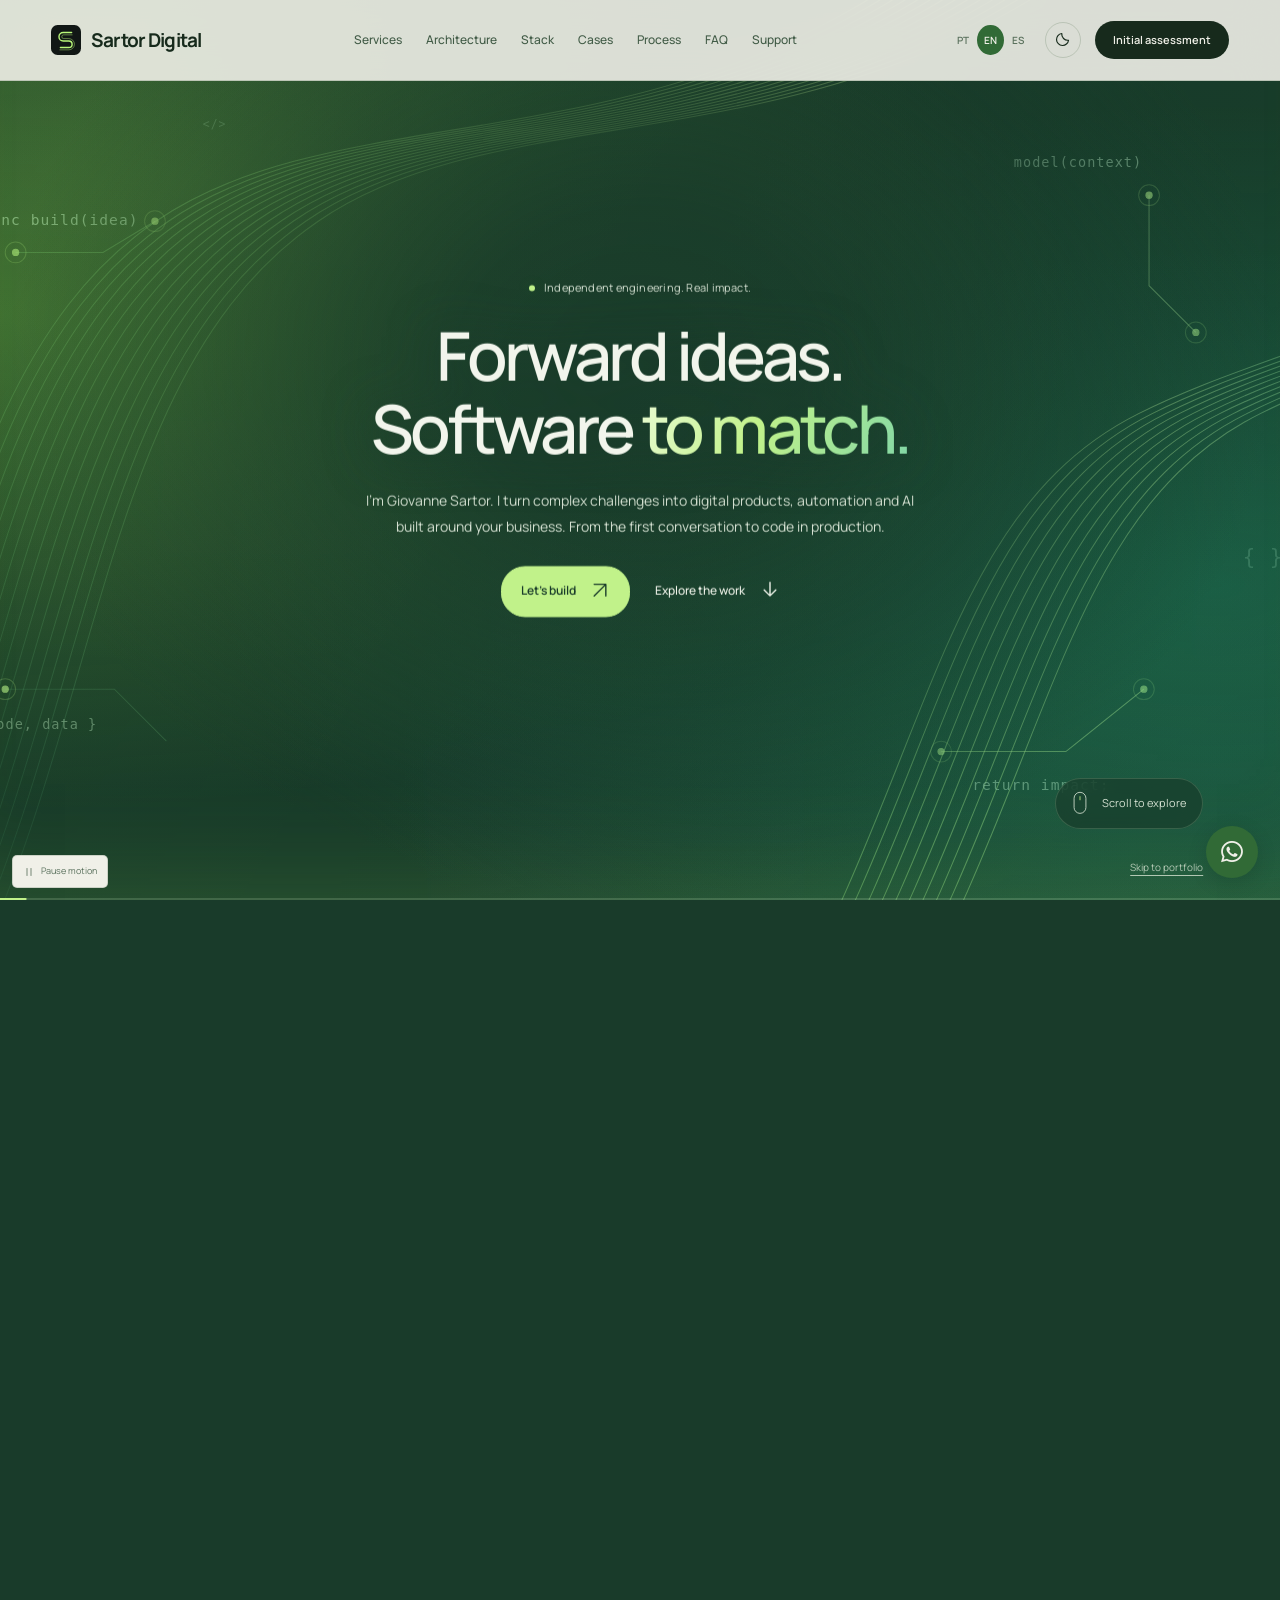
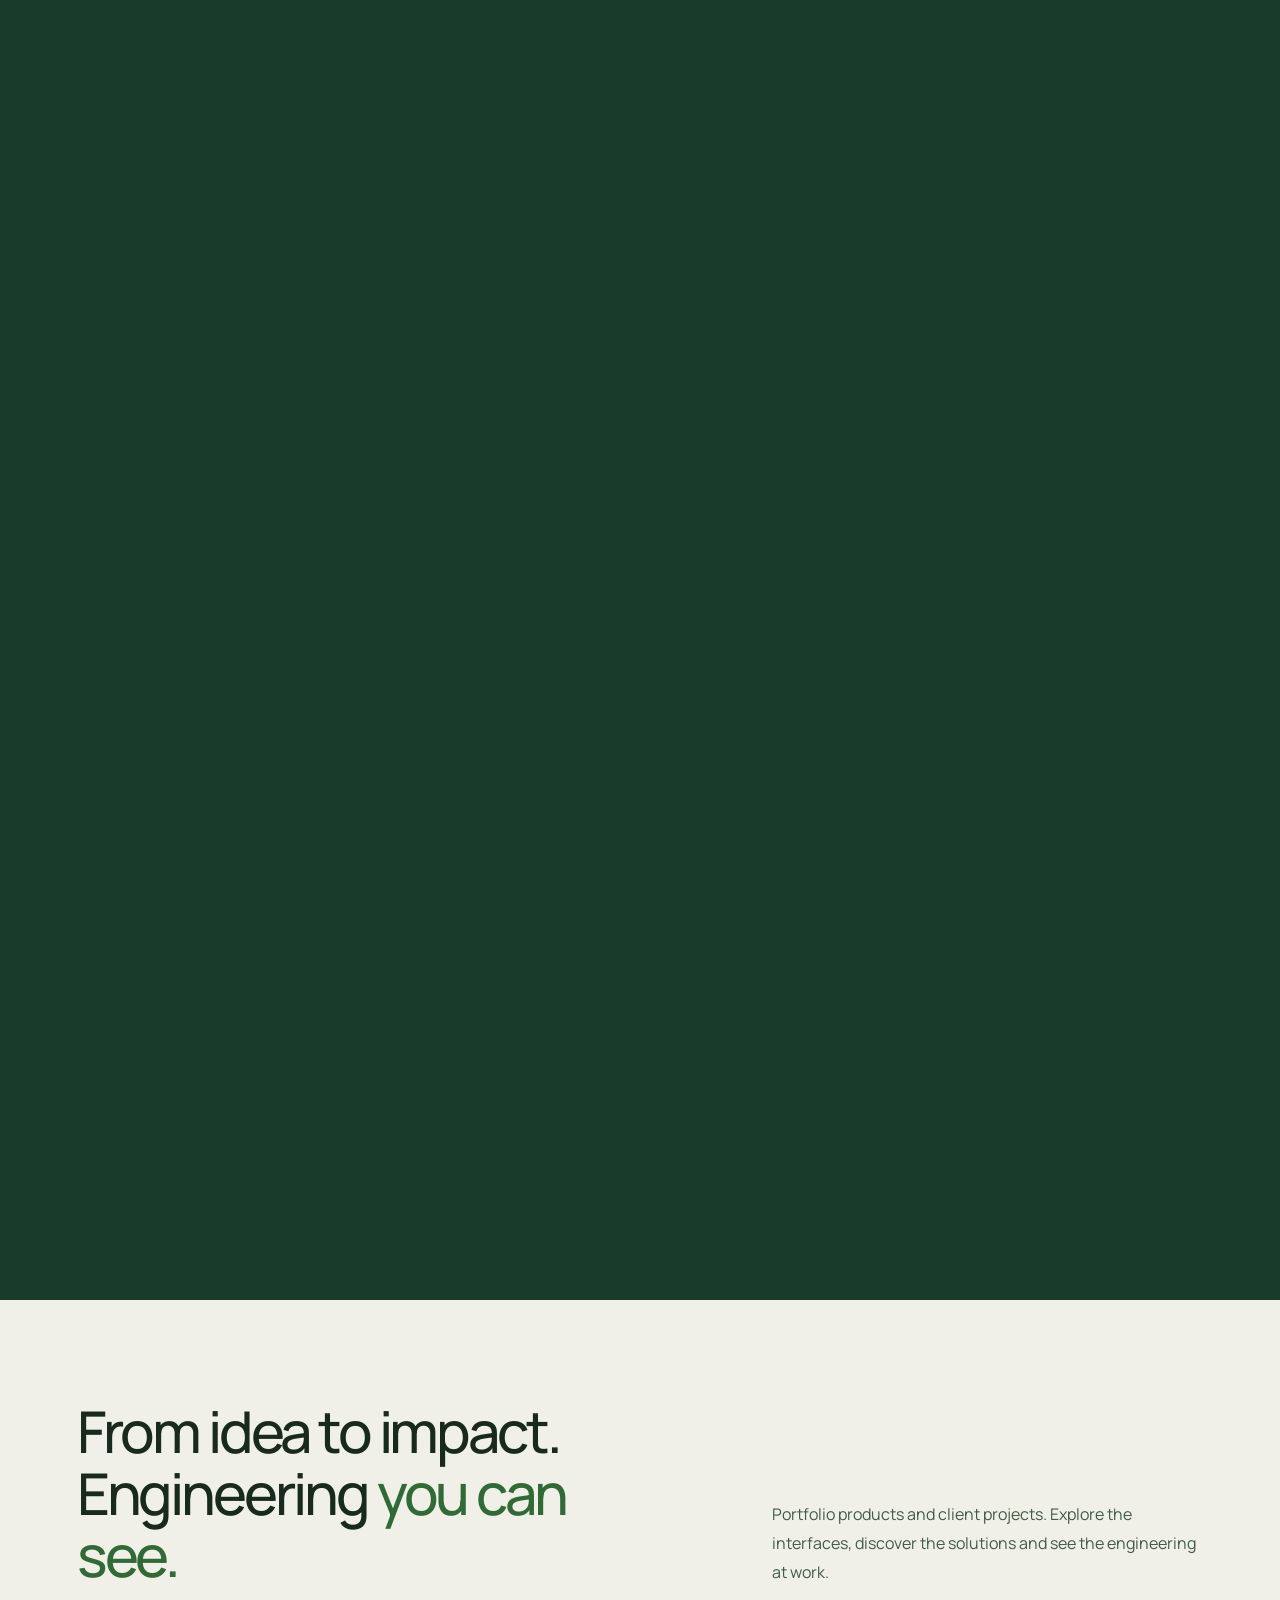
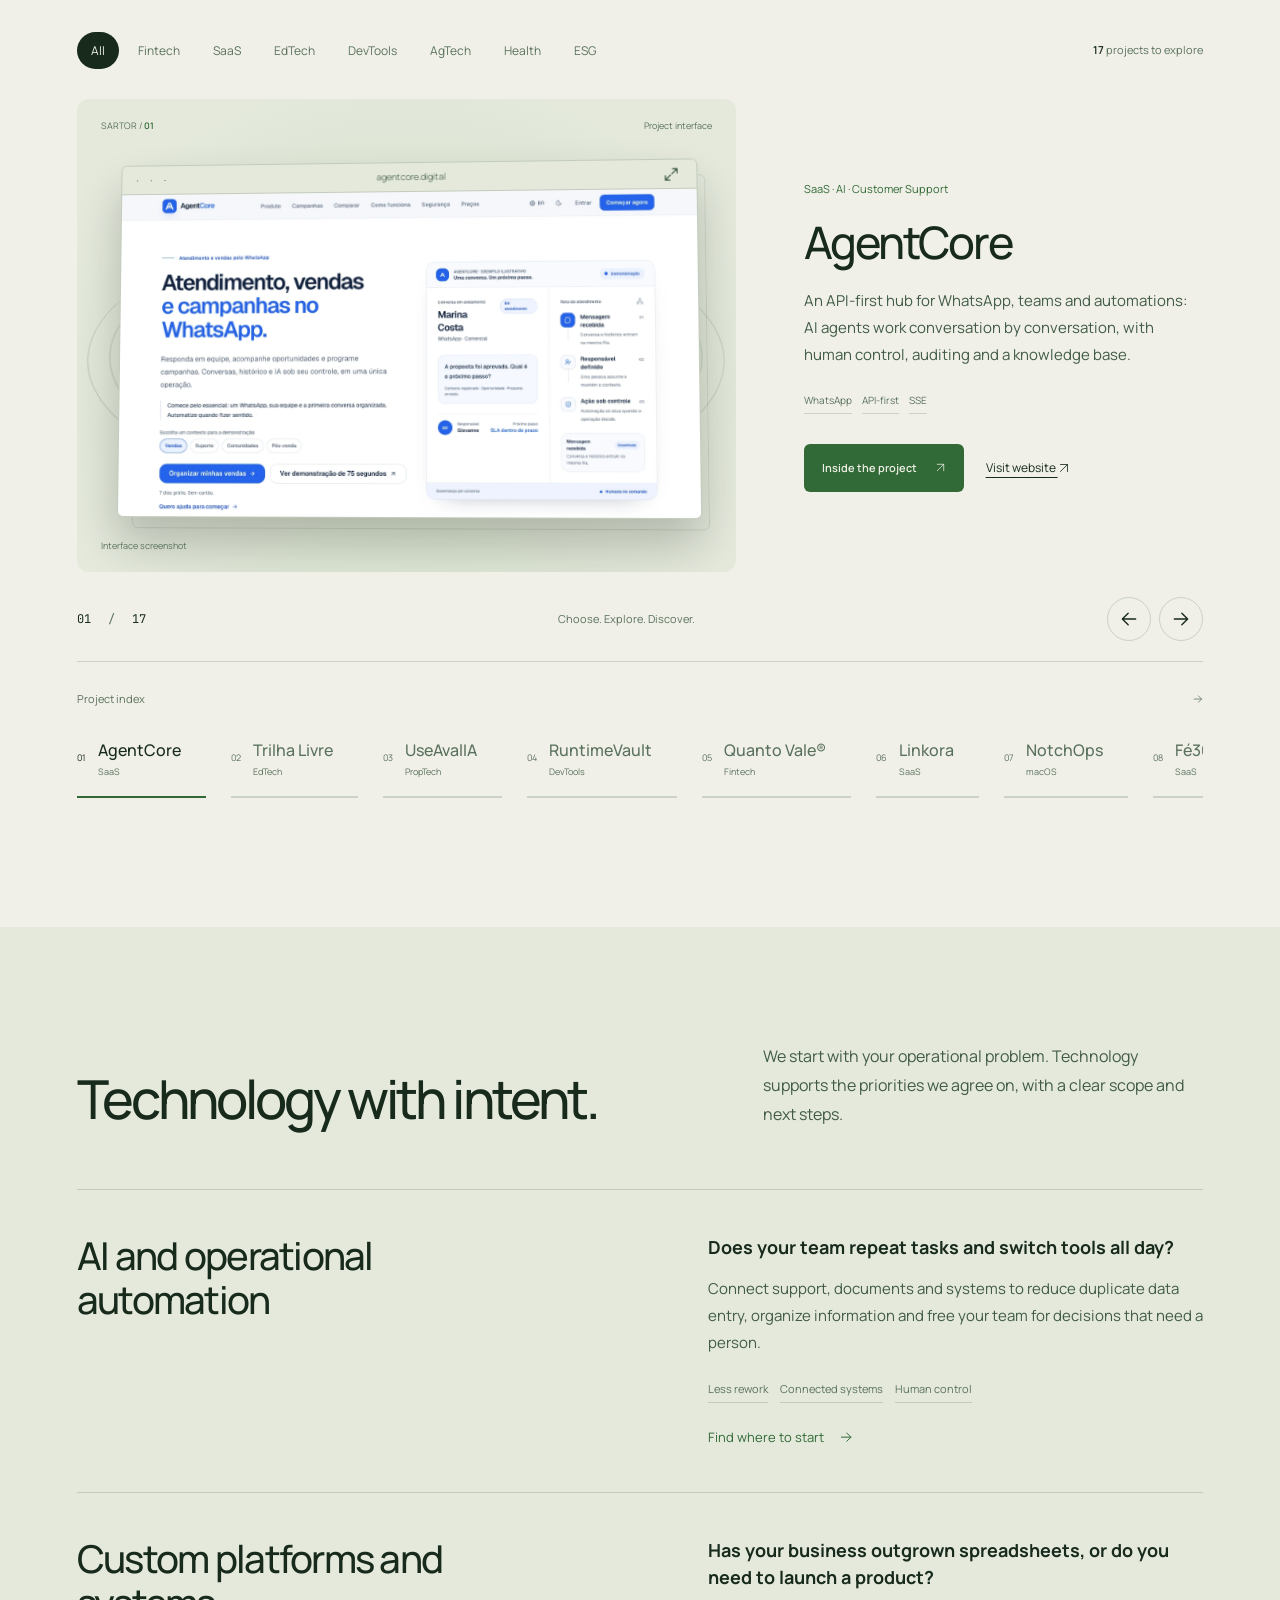
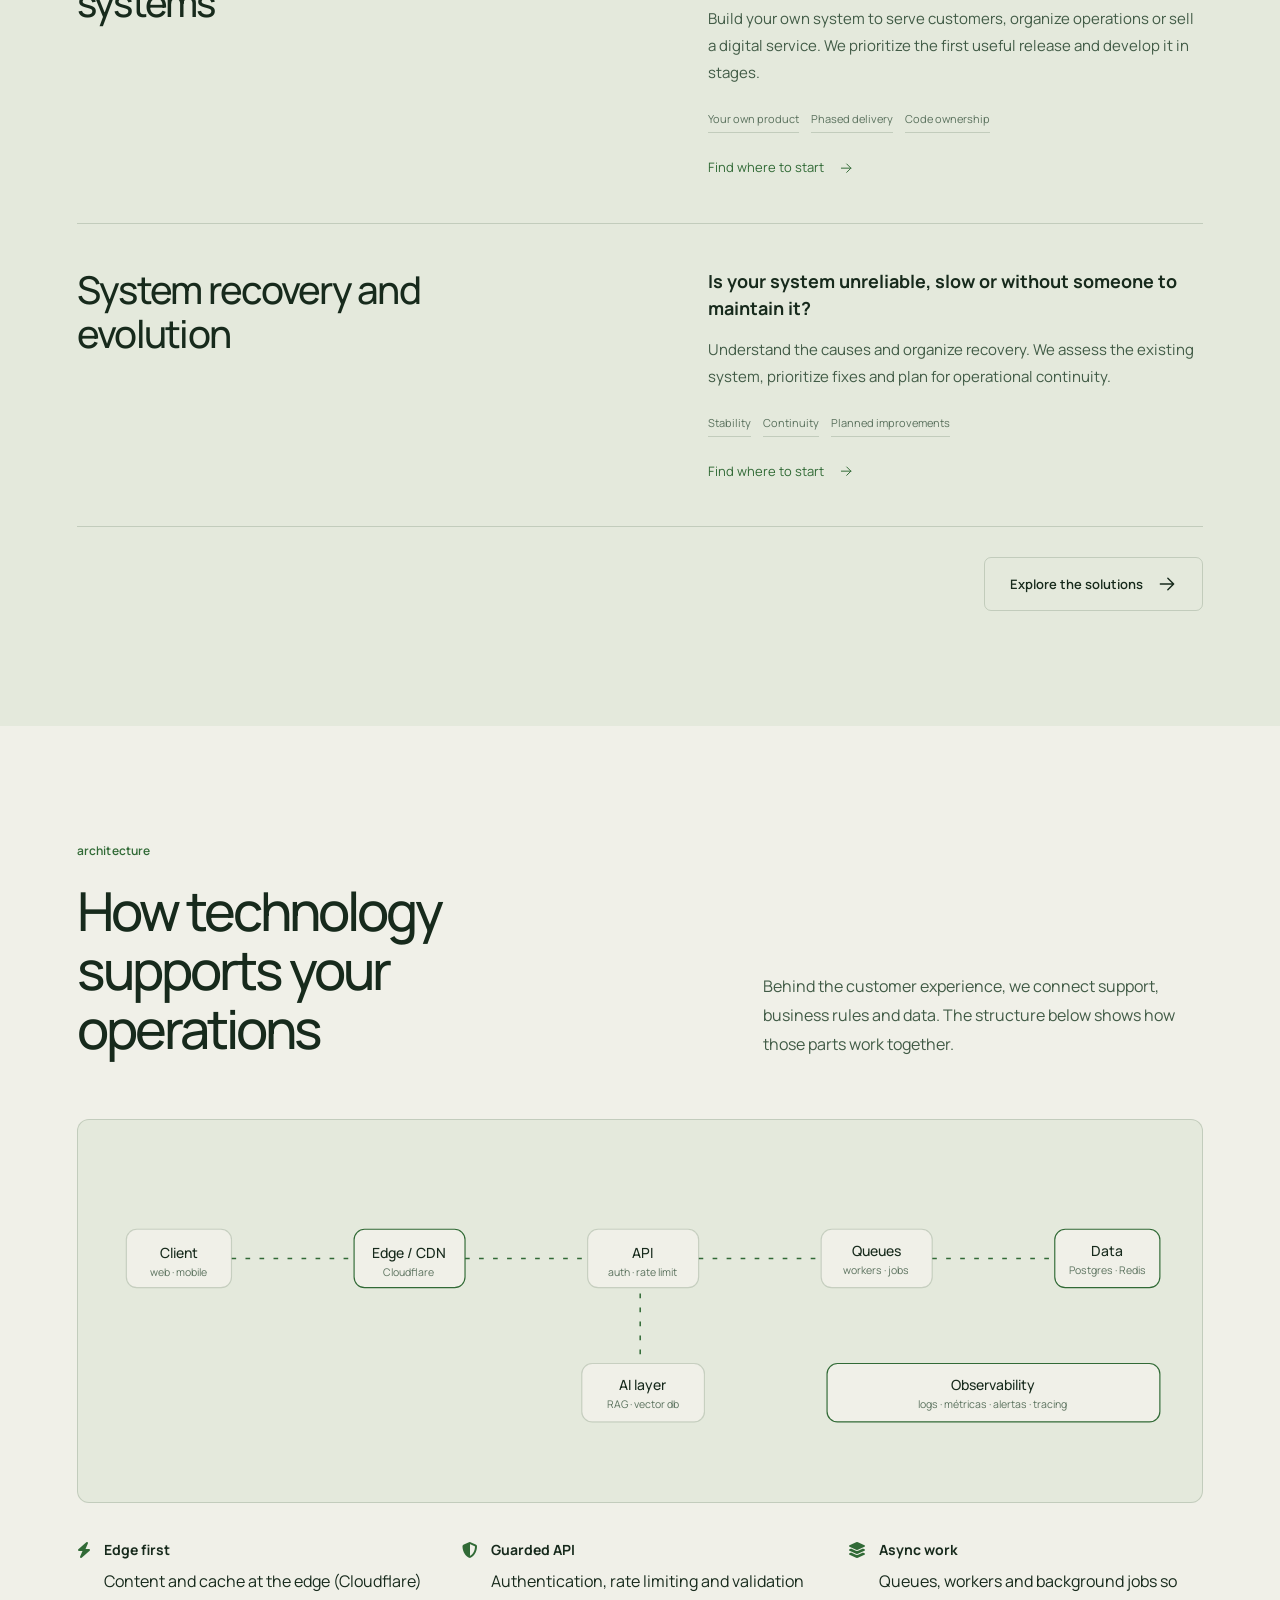
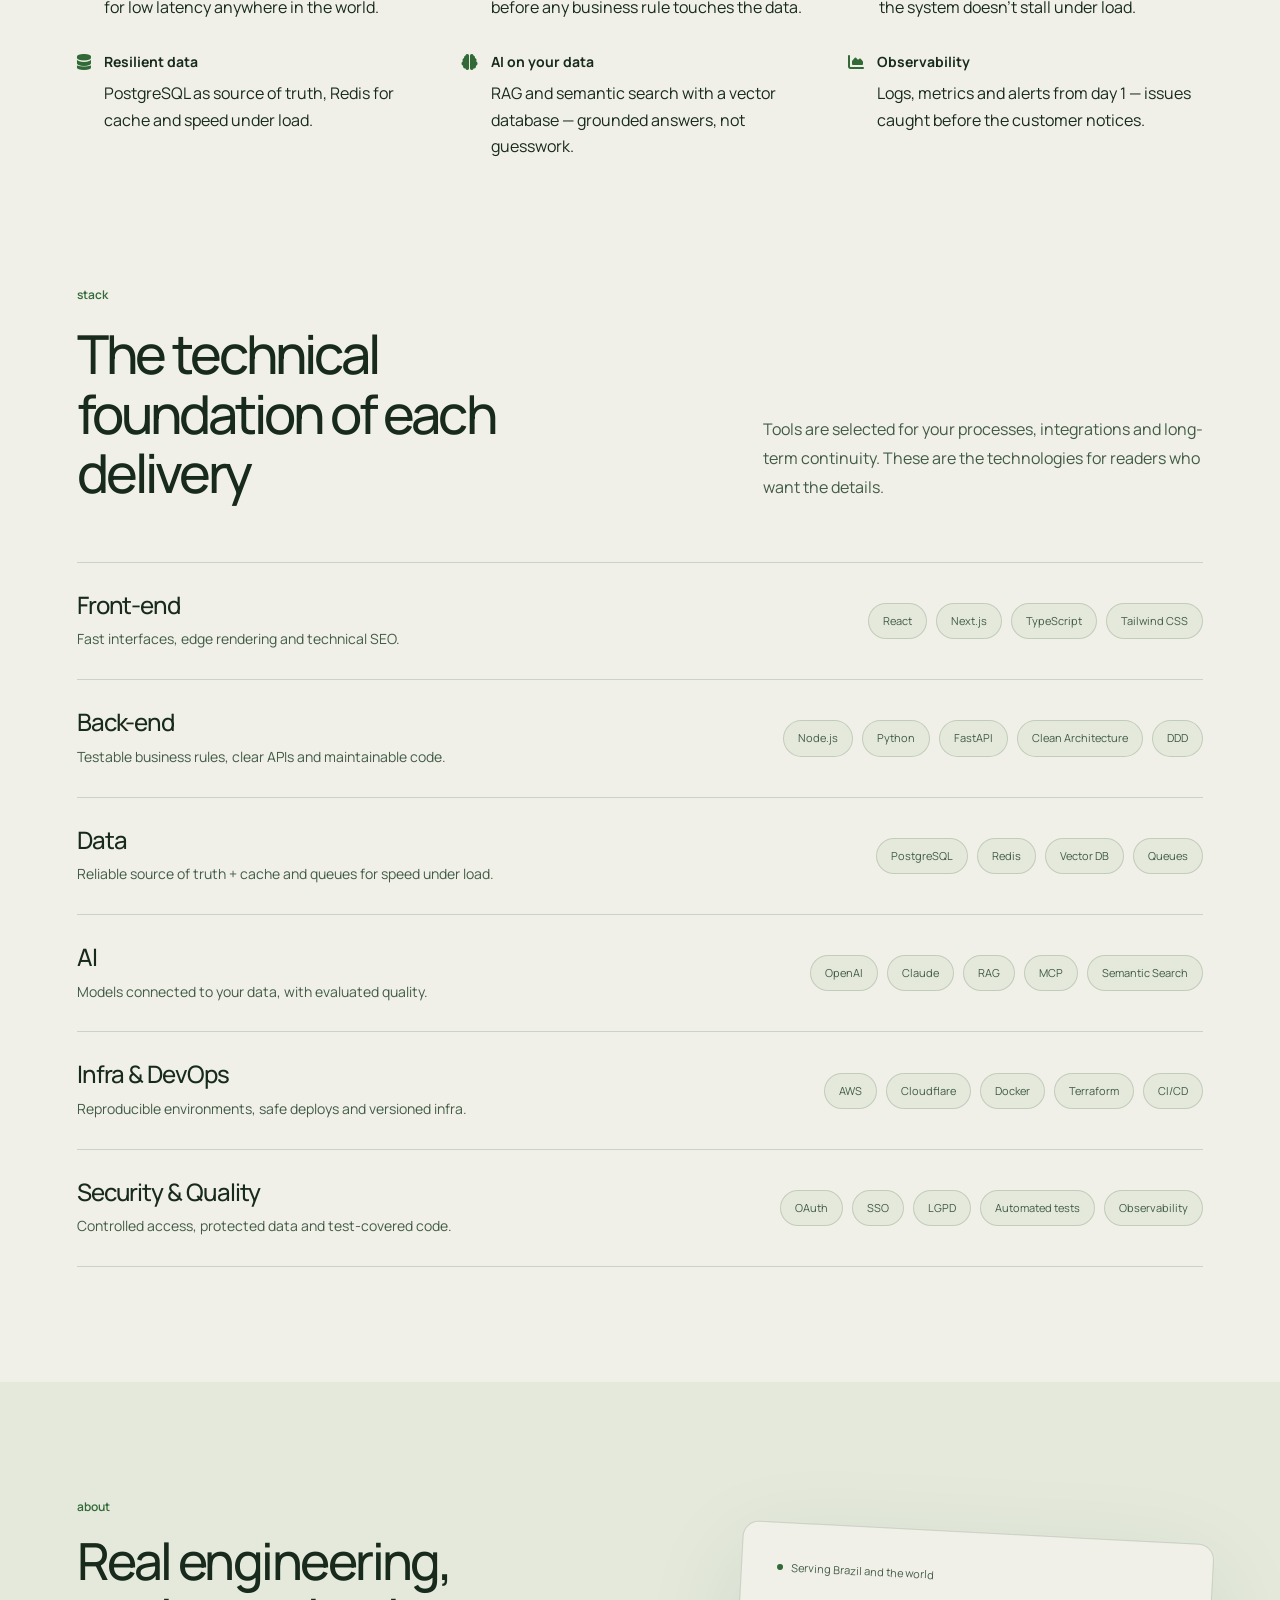
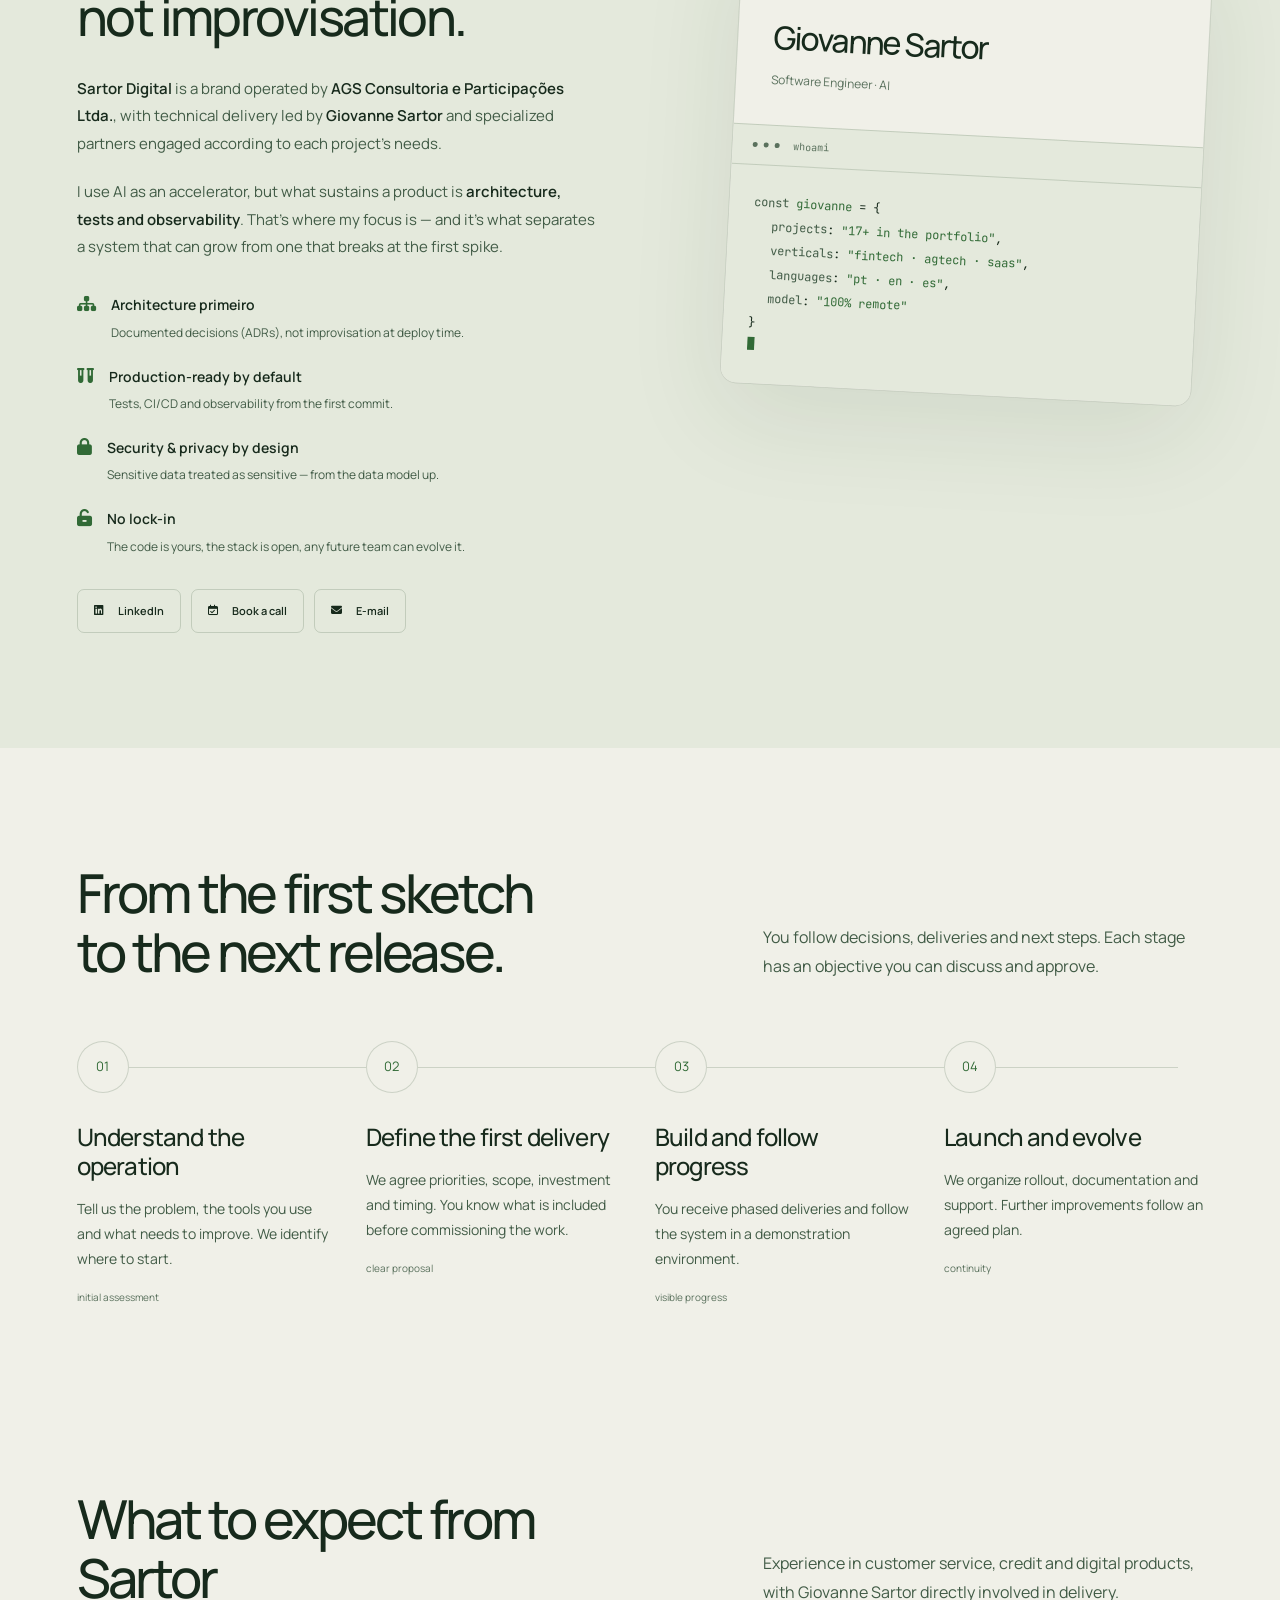
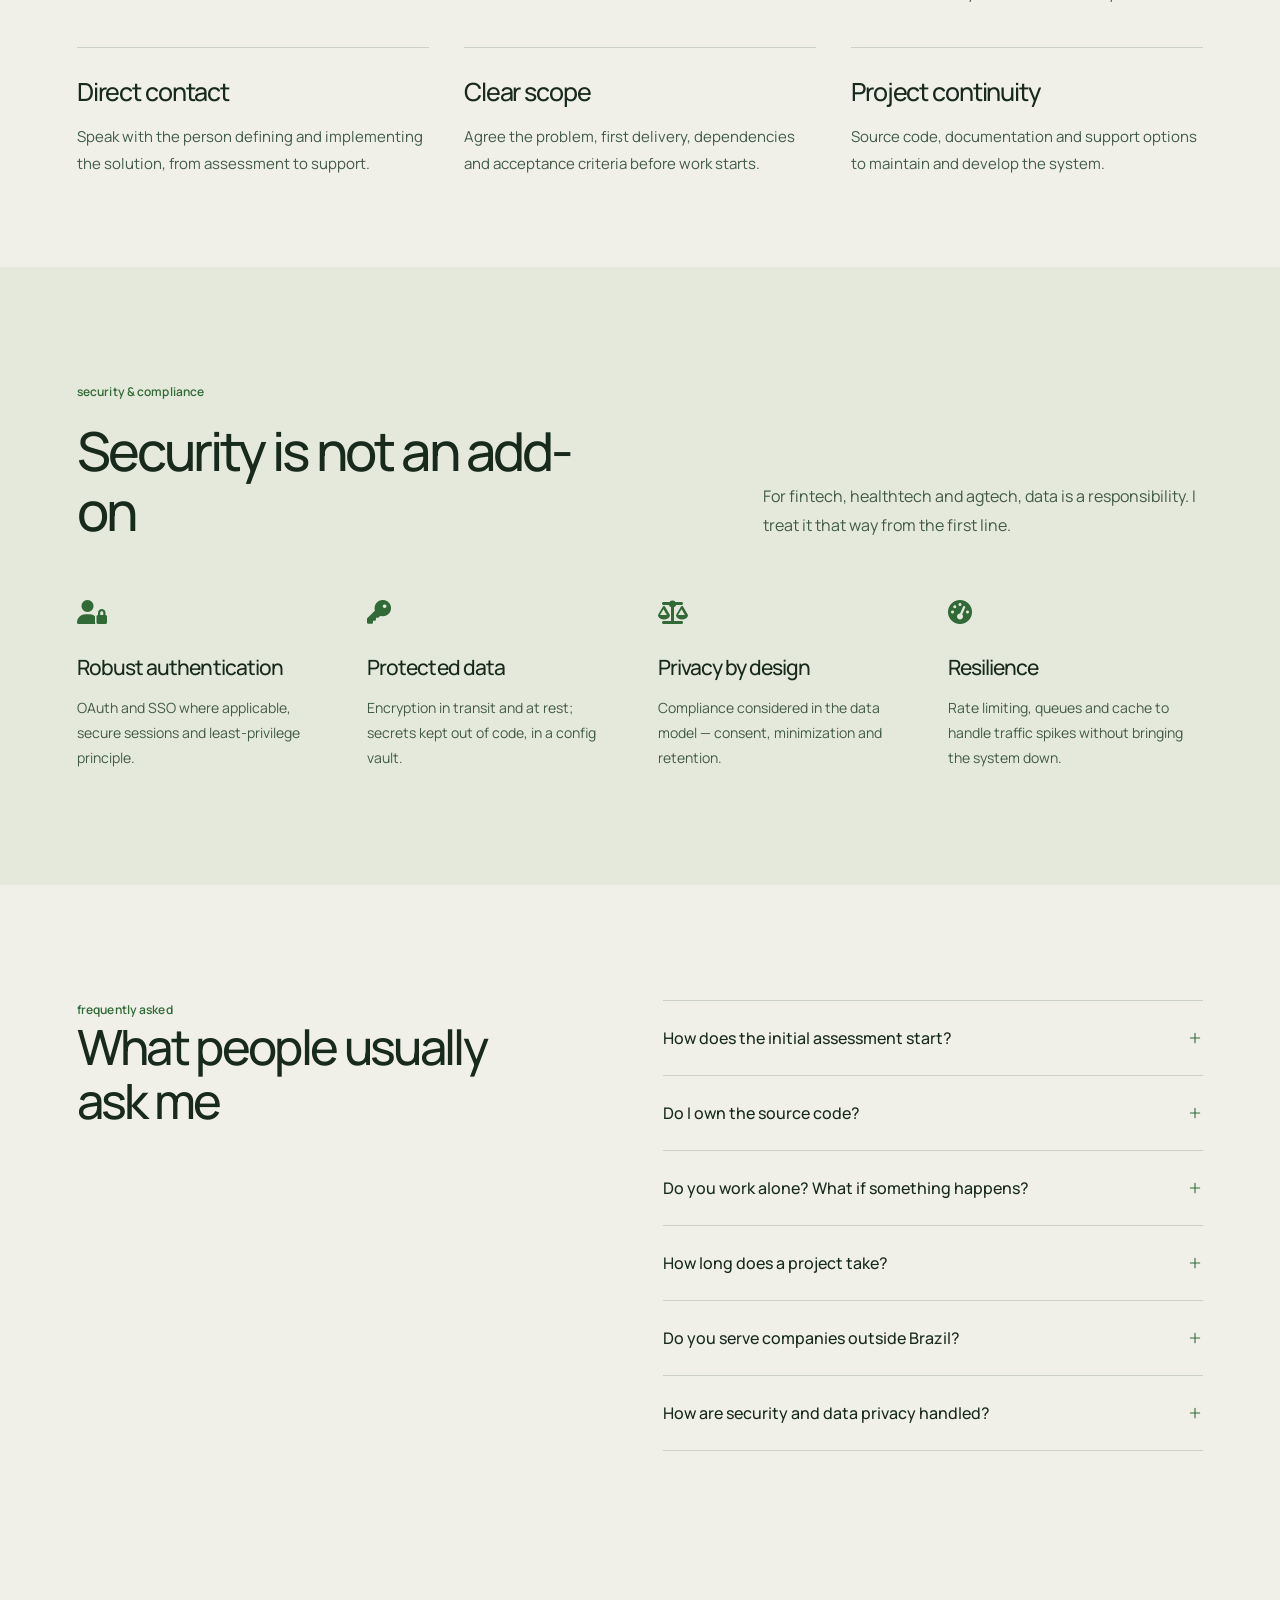
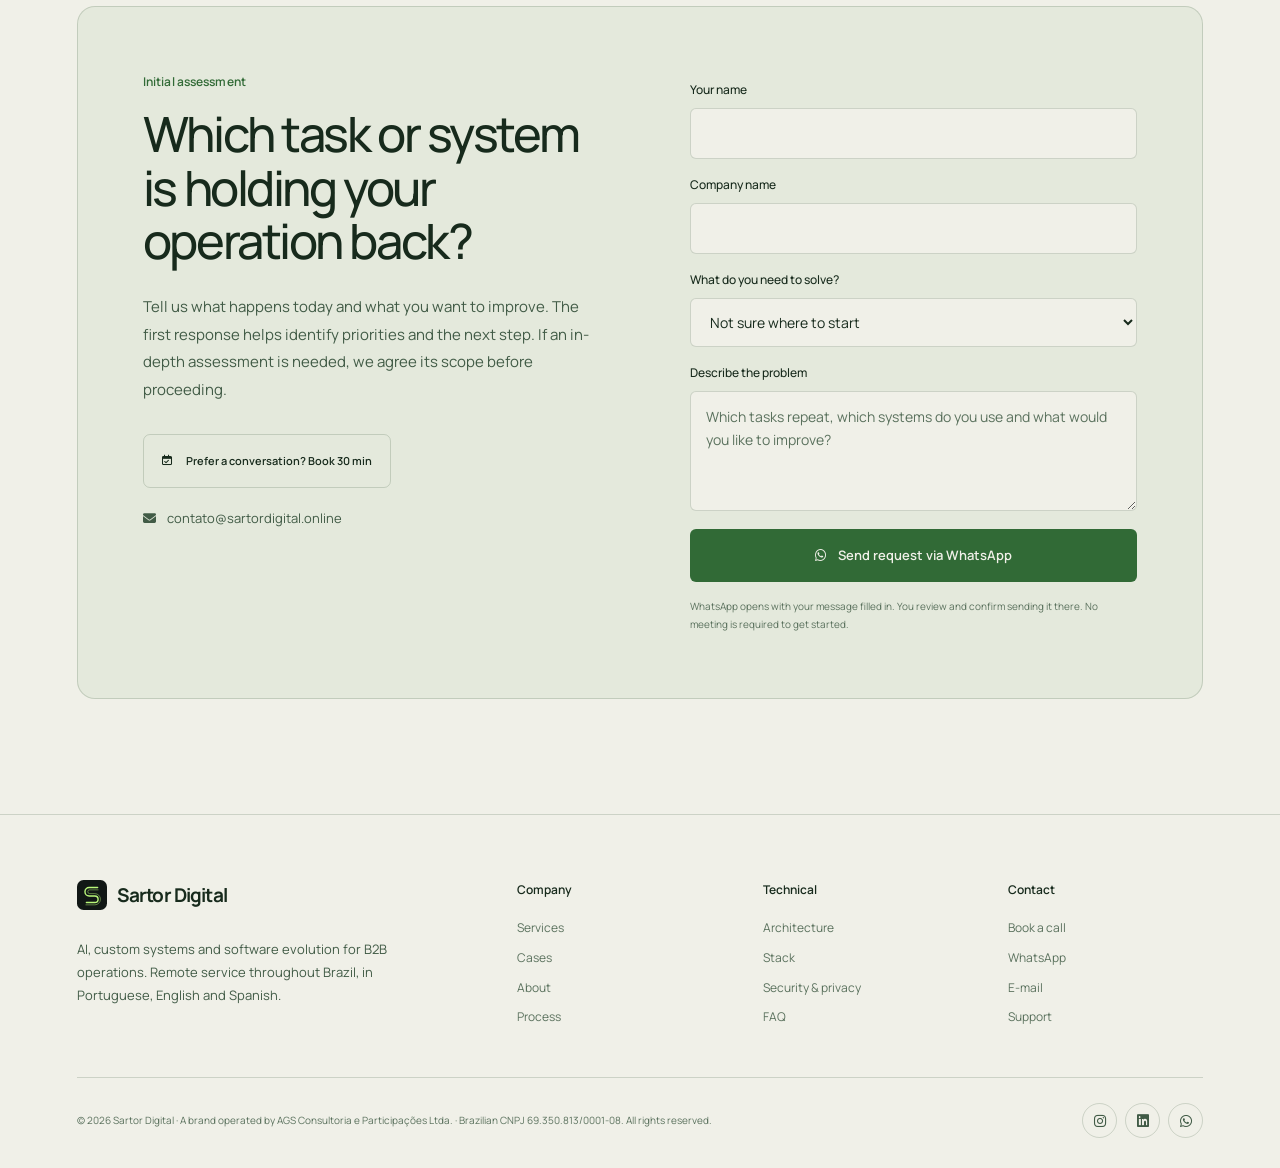
==== commit 87bba47c: "Refine hero opening with original code and AI signals before project scroll" ====
--- a/en/index.html
+++ b/en/index.html
@@ -160,7 +160,7 @@
   ]
 }
   </script>
-<link href="../assets/icons.css?v=20261116" rel="stylesheet"/><link href="../assets/experience.css?v=20261116-6" rel="stylesheet"/><link href="../assets/immersive.css?v=20261116-6" rel="stylesheet"/></head>
+<link href="../assets/icons.css?v=20261116" rel="stylesheet"/><link href="../assets/experience.css?v=20261116-6" rel="stylesheet"/><link href="../assets/immersive.css?v=20261116-7" rel="stylesheet"/></head>
 <body class="experience-home"><a class="skip-link" href="#main">Skip to content</a>
 <div class="bg-grid"></div>
 <div class="bg-halo"></div>
@@ -188,7 +188,7 @@
 <button aria-label="Menu" class="mob-toggle" id="mobToggle"><svg aria-hidden="true" class="sd-icon" data-icon="menu" fill="none" focusable="false" height="24" stroke="currentColor" stroke-linecap="round" stroke-linejoin="round" stroke-width="1.65" viewbox="0 0 24 24" width="24" xmlns="http://www.w3.org/2000/svg"><path d="M4 6h16M4 12h16M4 18h16"></path></svg></button>
 </div>
 </nav>
-<main id="main"><section class="hero immersive-hero immersive-static" id="home"><div class="immersive-pin"><div aria-hidden="true" id="immersive-canvas"></div><div aria-hidden="true" class="immersive-fallback"><img alt="" height="900" loading="lazy" src="../assets/cases/trilhalivre-0be88f0551.webp" width="1440"/><img alt="" height="900" loading="lazy" src="../assets/cases/agentcore-3723d83724.webp" width="1440"/><img alt="" height="900" loading="lazy" src="../assets/cases/useavalia-792bde4913.webp" width="1440"/><img alt="" height="900" loading="lazy" src="../assets/cases/linkora-19eb073b17.webp" width="1440"/><img alt="" height="900" loading="lazy" src="../assets/cases/runtimevault-11726c45de.webp" width="1440"/><img alt="" height="900" loading="lazy" src="../assets/cases/fe360-69ddeb680c.webp" width="1440"/></div><div aria-hidden="true" class="immersive-vignette"></div><div class="immersive-intro"><div class="hero-copy"><div class="eyebrow"><span class="eyebrow-dot"></span>Independent engineering. Real impact.</div><h1>Forward ideas.<br/>Software <em>to match.</em></h1><p class="hero-sub">I’m Giovanne Sartor. I turn complex challenges into digital products, automation and AI built around your business. From the first conversation to code in production.</p><div class="hero-btns"><a class="btn-primary" href="#contato">Let’s build <span><svg aria-hidden="true" class="sd-icon" data-icon="arrow-up-right" fill="none" focusable="false" height="24" stroke="currentColor" stroke-linecap="round" stroke-linejoin="round" stroke-width="1.65" viewbox="0 0 24 24" width="24" xmlns="http://www.w3.org/2000/svg"><path d="M5 19 19 5M5 5h14v14"></path></svg></span></a><a class="hero-work" href="#cases">Explore the work <span><svg aria-hidden="true" class="sd-icon" data-icon="arrow-down" fill="none" focusable="false" height="24" stroke="currentColor" stroke-linecap="round" stroke-linejoin="round" stroke-width="1.65" viewbox="0 0 24 24" width="24" xmlns="http://www.w3.org/2000/svg"><path d="M12 4v16M5 13l7 7 7-7"></path></svg></span></a></div></div></div><div class="immersive-scroll-hint"><svg aria-hidden="true" fill="none" viewbox="0 0 24 38"><rect height="32" rx="9" width="18" x="3" y="2"></rect><path d="M12 8v6"></path></svg><span>Scroll to explore</span></div><a class="immersive-skip" href="#cases">Skip to portfolio</a><div aria-hidden="true" class="immersive-feature"><span class="immersive-feature-kicker"></span><h2 class="immersive-feature-title"></h2><p class="immersive-feature-description"></p><a class="immersive-feature-link" href="https://agentcore.digital/" rel="noopener noreferrer" tabindex="-1" target="_blank">Open project</a></div><div aria-hidden="true" class="immersive-progress"><span></span></div></div><div class="hero-bottom"><span class="hero-studio">Sartor Digital</span><span>Strategy. Design. Engineering.</span><span>Giovanne Sartor — Software &amp; AI</span><a aria-label="Explore the work" href="#cases"><svg aria-hidden="true" class="sd-icon" data-icon="arrow-down" fill="none" focusable="false" height="24" stroke="currentColor" stroke-linecap="round" stroke-linejoin="round" stroke-width="1.65" viewbox="0 0 24 24" width="24" xmlns="http://www.w3.org/2000/svg"><path d="M12 4v16M5 13l7 7 7-7"></path></svg></a></div></section><section class="section project-explorer" data-section="01" id="cases"><div class="wrap"><header class="explorer-heading"><h2>From idea to impact.<br/>Engineering <em>you can see.</em></h2><p>Portfolio products and client projects. Explore the interfaces, discover the solutions and see the engineering at work.</p></header><div class="explorer-toolbar"><div aria-label="Choose a project" class="explorer-filters" role="group"><button aria-pressed="true" class="explorer-filter" data-category="all" type="button">All</button><button aria-pressed="false" class="explorer-filter" data-category="fintech" type="button">Fintech</button><button aria-pressed="false" class="explorer-filter" data-category="saas" type="button">SaaS</button><button aria-pressed="false" class="explorer-filter" data-category="edtech" type="button">EdTech</button><button aria-pressed="false" class="explorer-filter" data-category="devtools" type="button">DevTools</button><button aria-pressed="false" class="explorer-filter" data-category="agtech" type="button">AgTech</button><button aria-pressed="false" class="explorer-filter" data-category="saude" type="button">Health</button><button aria-pressed="false" class="explorer-filter" data-category="esg" type="button">ESG</button></div><span class="explorer-total"><b>17</b> projects to explore</span></div><div class="explorer-deck"><div class="explorer-main"><div class="explorer-stage" id="project-stage"><div aria-hidden="true" class="stage-grid"></div><div aria-hidden="true" class="stage-orbit"></div><div class="stage-label"><span>SARTOR / <b class="stage-id">01</b></span><span>Project interface</span></div><div class="screen-assembly"><div aria-hidden="true" class="screen-shadow"></div><div class="project-screen"><div class="screen-chrome"><span aria-hidden="true" class="screen-dots"><svg aria-hidden="true" class="sd-icon" data-icon="dot" fill="none" focusable="false" height="24" stroke="currentColor" stroke-linecap="round" stroke-linejoin="round" stroke-width="1.65" viewbox="0 0 24 24" width="24" xmlns="http://www.w3.org/2000/svg"><circle cx="12" cy="12" fill="currentColor" r="3" stroke="none"></circle></svg> <svg aria-hidden="true" class="sd-icon" data-icon="dot" fill="none" focusable="false" height="24" stroke="currentColor" stroke-linecap="round" stroke-linejoin="round" stroke-width="1.65" viewbox="0 0 24 24" width="24" xmlns="http://www.w3.org/2000/svg"><circle cx="12" cy="12" fill="currentColor" r="3" stroke="none"></circle></svg> <svg aria-hidden="true" class="sd-icon" data-icon="dot" fill="none" focusable="false" height="24" stroke="currentColor" stroke-linecap="round" stroke-linejoin="round" stroke-width="1.65" viewbox="0 0 24 24" width="24" xmlns="http://www.w3.org/2000/svg"><circle cx="12" cy="12" fill="currentColor" r="3" stroke="none"></circle></svg></span><span class="screen-domain">agentcore.digital</span><button aria-label="Expand interface" class="explorer-zoom" type="button"><svg aria-hidden="true" class="sd-icon" data-icon="expand" fill="none" focusable="false" height="24" stroke="currentColor" stroke-linecap="round" stroke-linejoin="round" stroke-width="1.65" viewbox="0 0 24 24" width="24" xmlns="http://www.w3.org/2000/svg"><path d="M14 4h6v6M20 4l-7 7M10 20H4v-6M4 20l7-7"></path></svg></button></div><img alt="Interface screenshot: AgentCore" class="project-image" height="900" src="../assets/cases/agentcore-3723d83724.webp" width="1440"/><p class="image-fallback" hidden="">Preview unavailable. Visit the website to explore the project.</p></div></div><div class="stage-bottom"><span class="stage-caption">Interface screenshot</span><span aria-hidden="true" class="stage-signature">S/</span></div></div><article class="project-info"><div class="project-copy"><span class="project-tag">SaaS · AI · Customer Support</span><h3 class="project-title">AgentCore</h3><p class="project-description">An API-first hub for WhatsApp, teams and automations: AI agents work conversation by conversation, with human control, auditing and a knowledge base.</p><div class="project-tags"><span>WhatsApp</span><span>API-first</span><span>SSE</span></div></div><div class="project-actions"><button class="explorer-detail" type="button">Inside the project <span><svg aria-hidden="true" class="sd-icon" data-icon="arrow-up-right" fill="none" focusable="false" height="24" stroke="currentColor" stroke-linecap="round" stroke-linejoin="round" stroke-width="1.65" viewbox="0 0 24 24" width="24" xmlns="http://www.w3.org/2000/svg"><path d="M5 19 19 5M5 5h14v14"></path></svg></span></button><a class="explorer-visit" href="https://agentcore.digital/" rel="noopener noreferrer" target="_blank">Visit website <svg aria-hidden="true" class="sd-icon" data-icon="arrow-up-right" fill="none" focusable="false" height="24" stroke="currentColor" stroke-linecap="round" stroke-linejoin="round" stroke-width="1.65" viewbox="0 0 24 24" width="24" xmlns="http://www.w3.org/2000/svg"><path d="M5 19 19 5M5 5h14v14"></path></svg></a></div></article><div class="explorer-navigation"><span class="project-counter">01 <i>/</i> 17</span><span class="navigation-hint">Choose. Explore. Discover.</span><div><button aria-label="Previous project" class="explorer-prev" type="button"><svg aria-hidden="true" class="sd-icon" data-icon="arrow-left" fill="none" focusable="false" height="24" stroke="currentColor" stroke-linecap="round" stroke-linejoin="round" stroke-width="1.65" viewbox="0 0 24 24" width="24" xmlns="http://www.w3.org/2000/svg"><path d="M20 12H4M11 5l-7 7 7 7"></path></svg></button><button aria-label="Next project" class="explorer-next" type="button"><svg aria-hidden="true" class="sd-icon" data-icon="arrow-right" fill="none" focusable="false" height="24" stroke="currentColor" stroke-linecap="round" stroke-linejoin="round" stroke-width="1.65" viewbox="0 0 24 24" width="24" xmlns="http://www.w3.org/2000/svg"><path d="M4 12h16M13 5l7 7-7 7"></path></svg></button></div></div></div><aside class="explorer-index"><div class="index-heading"><span>Project index</span><span><svg aria-hidden="true" class="sd-icon" data-icon="arrow-down" fill="none" focusable="false" height="24" stroke="currentColor" stroke-linecap="round" stroke-linejoin="round" stroke-width="1.65" viewbox="0 0 24 24" width="24" xmlns="http://www.w3.org/2000/svg"><path d="M12 4v16M5 13l7 7 7-7"></path></svg></span></div><div aria-label="Choose a project" class="project-list" role="group"><button aria-controls="project-stage" aria-pressed="true" class="project-choice" data-project="0" type="button"><span class="choice-num">01</span><img alt="" height="50" loading="lazy" src="../assets/cases/agentcore-3723d83724.webp" width="80"/><span class="choice-label"><strong>AgentCore</strong><small>SaaS</small></span><span aria-hidden="true" class="choice-arrow"><svg aria-hidden="true" class="sd-icon" data-icon="arrow-up-right" fill="none" focusable="false" height="24" stroke="currentColor" stroke-linecap="round" stroke-linejoin="round" stroke-width="1.65" viewbox="0 0 24 24" width="24" xmlns="http://www.w3.org/2000/svg"><path d="M5 19 19 5M5 5h14v14"></path></svg></span></button><button aria-controls="project-stage" aria-pressed="false" class="project-choice" data-project="1" type="button"><span class="choice-num">02</span><img alt="" height="50" loading="lazy" src="../assets/cases/trilhalivre-0be88f0551.webp" width="80"/><span class="choice-label"><strong>Trilha Livre</strong><small>EdTech</small></span><span aria-hidden="true" class="choice-arrow"><svg aria-hidden="true" class="sd-icon" data-icon="arrow-up-right" fill="none" focusable="false" height="24" stroke="currentColor" stroke-linecap="round" stroke-linejoin="round" stroke-width="1.65" viewbox="0 0 24 24" width="24" xmlns="http://www.w3.org/2000/svg"><path d="M5 19 19 5M5 5h14v14"></path></svg></span></button><button aria-controls="project-stage" aria-pressed="false" class="project-choice" data-project="2" type="button"><span class="choice-num">03</span><img alt="" height="50" loading="lazy" src="../assets/cases/useavalia-792bde4913.webp" width="80"/><span class="choice-label"><strong>UseAvalIA</strong><small>PropTech</small></span><span aria-hidden="true" class="choice-arrow"><svg aria-hidden="true" class="sd-icon" data-icon="arrow-up-right" fill="none" focusable="false" height="24" stroke="currentColor" stroke-linecap="round" stroke-linejoin="round" stroke-width="1.65" viewbox="0 0 24 24" width="24" xmlns="http://www.w3.org/2000/svg"><path d="M5 19 19 5M5 5h14v14"></path></svg></span></button><button aria-controls="project-stage" aria-pressed="false" class="project-choice" data-project="3" type="button"><span class="choice-num">04</span><img alt="" height="50" loading="lazy" src="../assets/cases/runtimevault-11726c45de.webp" width="80"/><span class="choice-label"><strong>RuntimeVault</strong><small>DevTools</small></span><span aria-hidden="true" class="choice-arrow"><svg aria-hidden="true" class="sd-icon" data-icon="arrow-up-right" fill="none" focusable="false" height="24" stroke="currentColor" stroke-linecap="round" stroke-linejoin="round" stroke-width="1.65" viewbox="0 0 24 24" width="24" xmlns="http://www.w3.org/2000/svg"><path d="M5 19 19 5M5 5h14v14"></path></svg></span></button><button aria-controls="project-stage" aria-pressed="false" class="project-choice" data-project="4" type="button"><span class="choice-num">05</span><img alt="" height="50" loading="lazy" src="../assets/cases/quantovale-453b8088f4.webp" width="80"/><span class="choice-label"><strong>Quanto Vale®</strong><small>Fintech</small></span><span aria-hidden="true" class="choice-arrow"><svg aria-hidden="true" class="sd-icon" data-icon="arrow-up-right" fill="none" focusable="false" height="24" stroke="currentColor" stroke-linecap="round" stroke-linejoin="round" stroke-width="1.65" viewbox="0 0 24 24" width="24" xmlns="http://www.w3.org/2000/svg"><path d="M5 19 19 5M5 5h14v14"></path></svg></span></button><button aria-controls="project-stage" aria-pressed="false" class="project-choice" data-project="5" type="button"><span class="choice-num">06</span><img alt="" height="50" loading="lazy" src="../assets/cases/linkora-19eb073b17.webp" width="80"/><span class="choice-label"><strong>Linkora</strong><small>SaaS</small></span><span aria-hidden="true" class="choice-arrow"><svg aria-hidden="true" class="sd-icon" data-icon="arrow-up-right" fill="none" focusable="false" height="24" stroke="currentColor" stroke-linecap="round" stroke-linejoin="round" stroke-width="1.65" viewbox="0 0 24 24" width="24" xmlns="http://www.w3.org/2000/svg"><path d="M5 19 19 5M5 5h14v14"></path></svg></span></button><button aria-controls="project-stage" aria-pressed="false" class="project-choice" data-project="6" type="button"><span class="choice-num">07</span><img alt="" height="50" loading="lazy" src="../assets/cases/notchops-b8c077c3d8.webp" width="80"/><span class="choice-label"><strong>NotchOps</strong><small>macOS</small></span><span aria-hidden="true" class="choice-arrow"><svg aria-hidden="true" class="sd-icon" data-icon="arrow-up-right" fill="none" focusable="false" height="24" stroke="currentColor" stroke-linecap="round" stroke-linejoin="round" stroke-width="1.65" viewbox="0 0 24 24" width="24" xmlns="http://www.w3.org/2000/svg"><path d="M5 19 19 5M5 5h14v14"></path></svg></span></button><button aria-controls="project-stage" aria-pressed="false" class="project-choice" data-project="7" type="button"><span class="choice-num">08</span><img alt="" height="50" loading="lazy" src="../assets/cases/fe360-69ddeb680c.webp" width="80"/><span class="choice-label"><strong>Fé360</strong><small>SaaS</small></span><span aria-hidden="true" class="choice-arrow"><svg aria-hidden="true" class="sd-icon" data-icon="arrow-up-right" fill="none" focusable="false" height="24" stroke="currentColor" stroke-linecap="round" stroke-linejoin="round" stroke-width="1.65" viewbox="0 0 24 24" width="24" xmlns="http://www.w3.org/2000/svg"><path d="M5 19 19 5M5 5h14v14"></path></svg></span></button><button aria-controls="project-stage" aria-pressed="false" class="project-choice" data-project="8" type="button"><span class="choice-num">09</span><img alt="" height="50" loading="lazy" src="../assets/cases/valuora-b280d972cf.webp" width="80"/><span class="choice-label"><strong>Valuora</strong><small>Fintech</small></span><span aria-hidden="true" class="choice-arrow"><svg aria-hidden="true" class="sd-icon" data-icon="arrow-up-right" fill="none" focusable="false" height="24" stroke="currentColor" stroke-linecap="round" stroke-linejoin="round" stroke-width="1.65" viewbox="0 0 24 24" width="24" xmlns="http://www.w3.org/2000/svg"><path d="M5 19 19 5M5 5h14v14"></path></svg></span></button><button aria-controls="project-stage" aria-pressed="false" class="project-choice" data-project="9" type="button"><span class="choice-num">10</span><img alt="" height="50" loading="lazy" src="../assets/cases/conectcampo-e6b0308512.webp" width="80"/><span class="choice-label"><strong>ConectCampo</strong><small>AgTech</small></span><span aria-hidden="true" class="choice-arrow"><svg aria-hidden="true" class="sd-icon" data-icon="arrow-up-right" fill="none" focusable="false" height="24" stroke="currentColor" stroke-linecap="round" stroke-linejoin="round" stroke-width="1.65" viewbox="0 0 24 24" width="24" xmlns="http://www.w3.org/2000/svg"><path d="M5 19 19 5M5 5h14v14"></path></svg></span></button><button aria-controls="project-stage" aria-pressed="false" class="project-choice" data-project="10" type="button"><span class="choice-num">11</span><img alt="" height="50" loading="lazy" src="../assets/cases/vexium-c546d690ce.webp" width="80"/><span class="choice-label"><strong>Vexium</strong><small>Fintech</small></span><span aria-hidden="true" class="choice-arrow"><svg aria-hidden="true" class="sd-icon" data-icon="arrow-up-right" fill="none" focusable="false" height="24" stroke="currentColor" stroke-linecap="round" stroke-linejoin="round" stroke-width="1.65" viewbox="0 0 24 24" width="24" xmlns="http://www.w3.org/2000/svg"><path d="M5 19 19 5M5 5h14v14"></path></svg></span></button><button aria-controls="project-stage" aria-pressed="false" class="project-choice" data-project="11" type="button"><span class="choice-num">12</span><img alt="" height="50" loading="lazy" src="../assets/cases/fundflow-c95fd524cb.webp" width="80"/><span class="choice-label"><strong>FundFlow</strong><small>Fintech</small></span><span aria-hidden="true" class="choice-arrow"><svg aria-hidden="true" class="sd-icon" data-icon="arrow-up-right" fill="none" focusable="false" height="24" stroke="currentColor" stroke-linecap="round" stroke-linejoin="round" stroke-width="1.65" viewbox="0 0 24 24" width="24" xmlns="http://www.w3.org/2000/svg"><path d="M5 19 19 5M5 5h14v14"></path></svg></span></button><button aria-controls="project-stage" aria-pressed="false" class="project-choice" data-project="12" type="button"><span class="choice-num">13</span><img alt="" height="50" loading="lazy" src="../assets/cases/esg360-61fd369e35.webp" width="80"/><span class="choice-label"><strong>ESG360</strong><small>ESG</small></span><span aria-hidden="true" class="choice-arrow"><svg aria-hidden="true" class="sd-icon" data-icon="arrow-up-right" fill="none" focusable="false" height="24" stroke="currentColor" stroke-linecap="round" stroke-linejoin="round" stroke-width="1.65" viewbox="0 0 24 24" width="24" xmlns="http://www.w3.org/2000/svg"><path d="M5 19 19 5M5 5h14v14"></path></svg></span></button><button aria-controls="project-stage" aria-pressed="false" class="project-choice" data-project="13" type="button"><span class="choice-num">14</span><img alt="" height="50" loading="lazy" src="../assets/cases/agdigital-edec2e3976.webp" width="80"/><span class="choice-label"><strong>AG Digital</strong><small>Insurtech</small></span><span aria-hidden="true" class="choice-arrow"><svg aria-hidden="true" class="sd-icon" data-icon="arrow-up-right" fill="none" focusable="false" height="24" stroke="currentColor" stroke-linecap="round" stroke-linejoin="round" stroke-width="1.65" viewbox="0 0 24 24" width="24" xmlns="http://www.w3.org/2000/svg"><path d="M5 19 19 5M5 5h14v14"></path></svg></span></button><button aria-controls="project-stage" aria-pressed="false" class="project-choice" data-project="14" type="button"><span class="choice-num">15</span><img alt="" height="50" loading="lazy" src="../assets/cases/buffalo-capital-63bf5297b9.webp" width="80"/><span class="choice-label"><strong>Buffalo Capital</strong><small>Fintech</small></span><span aria-hidden="true" class="choice-arrow"><svg aria-hidden="true" class="sd-icon" data-icon="arrow-up-right" fill="none" focusable="false" height="24" stroke="currentColor" stroke-linecap="round" stroke-linejoin="round" stroke-width="1.65" viewbox="0 0 24 24" width="24" xmlns="http://www.w3.org/2000/svg"><path d="M5 19 19 5M5 5h14v14"></path></svg></span></button><button aria-controls="project-stage" aria-pressed="false" class="project-choice" data-project="15" type="button"><span class="choice-num">16</span><img alt="" height="50" loading="lazy" src="../assets/cases/urus-agro-urbano-f301f0f8b2.webp" width="80"/><span class="choice-label"><strong>Urus Agro e Urbano</strong><small>Fintech</small></span><span aria-hidden="true" class="choice-arrow"><svg aria-hidden="true" class="sd-icon" data-icon="arrow-up-right" fill="none" focusable="false" height="24" stroke="currentColor" stroke-linecap="round" stroke-linejoin="round" stroke-width="1.65" viewbox="0 0 24 24" width="24" xmlns="http://www.w3.org/2000/svg"><path d="M5 19 19 5M5 5h14v14"></path></svg></span></button><button aria-controls="project-stage" aria-pressed="false" class="project-choice" data-project="16" type="button"><span class="choice-num">17</span><img alt="" height="50" loading="lazy" src="../assets/cases/pro-sorrir-0b50270cf8.webp" width="80"/><span class="choice-label"><strong>Pró Sorrir Dentistry</strong><small>Health</small></span><span aria-hidden="true" class="choice-arrow"><svg aria-hidden="true" class="sd-icon" data-icon="arrow-up-right" fill="none" focusable="false" height="24" stroke="currentColor" stroke-linecap="round" stroke-linejoin="round" stroke-width="1.65" viewbox="0 0 24 24" width="24" xmlns="http://www.w3.org/2000/svg"><path d="M5 19 19 5M5 5h14v14"></path></svg></span></button></div><div class="index-footer"><img alt="" height="24" src="../assets/signature-mark.svg" width="24"/><span>DESIGNED &amp; BUILT<br/>BY SARTOR DIGITAL</span></div></aside></div><p aria-atomic="true" aria-live="polite" class="explorer-status sr-only"></p></div><dialog aria-labelledby="explorer-dialog-title" class="explorer-dialog"><div class="explorer-dialog-top"><span>SARTOR DIGITAL / <span class="dialog-category"></span></span><button aria-label="Close" class="explorer-close" type="button"><svg aria-hidden="true" class="sd-icon" data-icon="close" fill="none" focusable="false" height="24" stroke="currentColor" stroke-linecap="round" stroke-linejoin="round" stroke-width="1.65" viewbox="0 0 24 24" width="24" xmlns="http://www.w3.org/2000/svg"><path d="m6 6 12 12M18 6 6 18"></path></svg></button></div><div class="dialog-body"><h3 id="explorer-dialog-title"></h3><img alt="" class="dialog-image"/><div class="dialog-copy"></div><a class="dialog-visit" rel="noopener noreferrer" target="_blank">Visit website <svg aria-hidden="true" class="sd-icon" data-icon="arrow-up-right" fill="none" focusable="false" height="24" stroke="currentColor" stroke-linecap="round" stroke-linejoin="round" stroke-width="1.65" viewbox="0 0 24 24" width="24" xmlns="http://www.w3.org/2000/svg"><path d="M5 19 19 5M5 5h14v14"></path></svg></a></div></dialog><script id="explorer-data" type="application/json">{"projects": [{"name": "AgentCore", "url": "https://agentcore.digital/", "category": "saas", "tag": "SaaS · AI · Customer Support", "description": "An API-first hub for WhatsApp, teams and automations: AI agents work conversation by conversation, with human control, auditing and a knowledge base.", "tags": ["WhatsApp", "API-first", "SSE"], "image": "../assets/cases/agentcore-3723d83724.webp", "story": ""}, {"name": "Trilha Livre", "url": "https://trilhalivre.digital/", "category": "edtech", "tag": "EdTech · Own product", "description": "Learning platform developed by Sartor Digital, with courses, practice exams with explanations and learning paths in technology, AI, productivity and languages. A student area tracks progress, with certificates available for eligible courses.", "tags": ["Courses", "Practice exams", "Learning paths"], "image": "../assets/cases/trilhalivre-0be88f0551.webp", "story": ""}, {"name": "UseAvalIA", "url": "https://useavalia.com/", "category": "saas", "tag": "PropTech · SaaS", "description": "Property valuations with market comparables, identified sources and explicit methodology. Reviewed and signed reports on professional plans; JSON estimates through the automated API option.", "tags": ["Comparables", "PDF", "API"], "image": "../assets/cases/useavalia-792bde4913.webp", "story": "<dl class=\"case-story\"><div><dt>Context<\/dt><dd>Explain property prices with market references and transparent criteria.<\/dd><\/div><div><dt>Delivery<\/dt><dd>Valuations with comparables, sources and limitations; reviewed and signed reports on professional plans.<\/dd><\/div><div><dt>In practice<\/dt><dd>Agents present the analysis to clients; teams can integrate JSON estimates through the API.<\/dd><\/div><\/dl>"}, {"name": "RuntimeVault", "url": "https://runtimevault.dev", "category": "devtools", "tag": "DevTools · AI · Infra", "description": "Runtime Evidence Layer — captures the full application state at the moment of failure and delivers, via MCP, the evidence AI agents need to debug and reproduce bugs.", "tags": ["MCP", "SDK", "Replay"], "image": "../assets/cases/runtimevault-11726c45de.webp", "story": ""}, {"name": "Quanto Vale®", "url": "https://quantovale.online/", "category": "fintech", "tag": "Fintech · Valuation · SaaS", "description": "Valuation platform with a DCF v7 engine, CNAE sector benchmarks, Monte Carlo and an auditable report with complete calculation traceability.", "tags": ["DCF v7", "Monte Carlo", "API"], "image": "../assets/cases/quantovale-453b8088f4.webp", "story": "<dl class=\"case-story\"><div><dt>Context<\/dt><dd>Understand a company’s value with clear assumptions and organized data.<\/dd><\/div><div><dt>Delivery<\/dt><dd>A business valuation platform with discounted cash flow, sector benchmarks and Monte Carlo simulations.<\/dd><\/div><div><dt>In practice<\/dt><dd>Users explore scenarios and receive a report with calculation traceability to support their decisions.<\/dd><\/div><\/dl>"}, {"name": "Linkora", "url": "https://linkora.vip", "category": "saas", "tag": "SaaS · Link-in-Bio", "description": "Link-in-Bio for creators and brands — links, digital products, payments and real-time analytics.", "tags": ["Analytics", "Stripe", "Multi-tenant"], "image": "../assets/cases/linkora-19eb073b17.webp", "story": "<dl class=\"case-story\"><div><dt>Context<\/dt><dd>Bring creators’ and brands’ digital presence together at one easy-to-share address.<\/dd><\/div><div><dt>Delivery<\/dt><dd>A page with links, digital products, payments and real-time traffic analytics.<\/dd><\/div><div><dt>In practice<\/dt><dd>Creators organize their offers and track their page’s performance.<\/dd><\/div><\/dl>"}, {"name": "NotchOps", "url": "https://notchops.app/", "category": "devtools", "tag": "macOS · DevTools · AI", "description": "A native macOS layer that organizes AI-agent signals, local sessions and approvals without exposing prompts, code or terminal content.", "tags": ["SwiftUI", "Local-first", "Event Bus"], "image": "../assets/cases/notchops-b8c077c3d8.webp", "story": ""}, {"name": "Fé360", "url": "https://fe360.online/", "category": "saas", "tag": "SaaS · Community · AI", "description": "A spiritual journey platform bringing together prayer, community, journaling and Calebe — an AI assistant grounded in Scripture.", "tags": ["AI", "PWA", "Community"], "image": "../assets/cases/fe360-69ddeb680c.webp", "story": ""}, {"name": "Valuora", "url": "https://valuora.online", "category": "fintech", "tag": "Fintech · Valuation · SaaS", "description": "DCF v7.1 valuation engine with Monte Carlo simulation, sector benchmarks and AI. A 42-page report in M&A standard.", "tags": ["DCF v7.1", "Monte Carlo", "AI"], "image": "../assets/cases/valuora-b280d972cf.webp", "story": ""}, {"name": "ConectCampo", "url": "https://conectcampo.digital", "category": "agtech", "tag": "AgTech · Marketplace · Fintech", "description": "Rural credit marketplace connecting farmers to banks and funds, with AI matching, risk scoring and data compliance.", "tags": ["AI Matching", "Risk Score", "LGPD"], "image": "../assets/cases/conectcampo-e6b0308512.webp", "story": ""}, {"name": "Vexium", "url": "https://vexium.pro", "category": "fintech", "tag": "Fintech · Crypto · IA", "description": "Proprietary VEX engine — 7+ indicators combining AI and live Binance data for real-time market reading.", "tags": ["Motor VEX", "Binance API", "Streaming"], "image": "../assets/cases/vexium-c546d690ce.webp", "story": ""}, {"name": "FundFlow", "url": "https://fundflow.money", "category": "fintech", "tag": "Fintech · Project in development", "description": "A fundraising platform in development, using the C.A.P.T.A.R. method and AI assistance. It does not currently offer credit.", "tags": ["C.A.P.T.A.R.", "AI", "Matching"], "image": "../assets/cases/fundflow-c95fd524cb.webp", "story": ""}, {"name": "ESG360", "url": "https://esg360.digital", "category": "esg", "tag": "ESG · Sustentabilidade · IA", "description": "Platform that translates ESG score into credit spread, WACC and enterprise value, with NLP over GRI and SASB frameworks.", "tags": ["NLP", "GRI · SASB", "Financial Score"], "image": "../assets/cases/esg360-61fd369e35.webp", "story": ""}, {"name": "AG Digital", "url": "https://agdigital.ag", "category": "fintech", "tag": "Insurtech · Fintech · SaaS", "description": "Smart management platform for insurance, benefits and financial plans, with dashboards and automations.", "tags": ["Seguros", "Dashboards", "SaaS"], "image": "../assets/cases/agdigital-edec2e3976.webp", "story": ""}, {"name": "Buffalo Capital", "url": "https://buffalocapital.com.br", "category": "fintech", "tag": "Fintech · Investments", "description": "Corporate site with an interactive dashboard and real-time financial API integration.", "tags": ["Dashboard", "APIs Financeiras", "Charts"], "image": "../assets/cases/buffalo-capital-63bf5297b9.webp", "story": ""}, {"name": "Urus Agro e Urbano", "url": "https://www.urusagroeurbano.com.br/", "category": "fintech", "tag": "Fintech · Credit · Corporate website", "description": "A consultative credit-solutions website with partner presentation, a structured pre-analysis flow and direct WhatsApp conversion.", "tags": ["UX/UI", "Local SEO", "Pre-analysis"], "image": "../assets/cases/urus-agro-urbano-f301f0f8b2.webp", "story": ""}, {"name": "Pró Sorrir Dentistry", "url": "https://prosorrirodontologia.com.br", "category": "saude", "tag": "Health · Dentistry", "description": "Modern site for a 19+ year clinic — WhatsApp integration, interactive FAQ, local SEO and case gallery.", "tags": ["WhatsApp API", "SEO Local"], "image": "../assets/cases/pro-sorrir-0b50270cf8.webp", "story": ""}], "labels": {"kicker": "SARTOR DIGITAL / INTERACTIVE PORTFOLIO", "title": "From idea to impact.<br>Engineering <em>you can see.<\/em>", "intro": "Portfolio products and client projects. Explore the interfaces, discover the solutions and see the engineering at work.", "all": "All", "pick": "Choose a project", "prev": "Previous project", "next": "Next project", "open": "Visit website", "details": "Inside the project", "zoom": "Expand interface", "close": "Close", "selected": "Selected project", "view": "Project interface", "index": "Project index", "hint": "Choose. Explore. Discover.", "count": "projects to explore", "capture": "Interface screenshot", "empty": "Preview unavailable. Visit the website to explore the project."}}</script><noscript><div class="wrap"><ul><li><a href="https://agentcore.digital/" rel="noopener" target="_blank">AgentCore</a> — An API-first hub for WhatsApp, teams and automations: AI agents work conversation by conversation, with human control, auditing and a knowledge base.</li><li><a href="https://trilhalivre.digital/" rel="noopener" target="_blank">Trilha Livre</a> — Learning platform developed by Sartor Digital, with courses, practice exams with explanations and learning paths in technology, AI, productivity and languages. A student area tracks progress, with certificates available for eligible courses.</li><li><a href="https://useavalia.com/" rel="noopener" target="_blank">UseAvalIA</a> — Property valuations with market comparables, identified sources and explicit methodology. Reviewed and signed reports on professional plans; JSON estimates through the automated API option.</li><li><a href="https://runtimevault.dev" rel="noopener" target="_blank">RuntimeVault</a> — Runtime Evidence Layer — captures the full application state at the moment of failure and delivers, via MCP, the evidence AI agents need to debug and reproduce bugs.</li><li><a href="https://quantovale.online/" rel="noopener" target="_blank">Quanto Vale®</a> — Valuation platform with a DCF v7 engine, CNAE sector benchmarks, Monte Carlo and an auditable report with complete calculation traceability.</li><li><a href="https://linkora.vip" rel="noopener" target="_blank">Linkora</a> — Link-in-Bio for creators and brands — links, digital products, payments and real-time analytics.</li><li><a href="https://notchops.app/" rel="noopener" target="_blank">NotchOps</a> — A native macOS layer that organizes AI-agent signals, local sessions and approvals without exposing prompts, code or terminal content.</li><li><a href="https://fe360.online/" rel="noopener" target="_blank">Fé360</a> — A spiritual journey platform bringing together prayer, community, journaling and Calebe — an AI assistant grounded in Scripture.</li><li><a href="https://valuora.online" rel="noopener" target="_blank">Valuora</a> — DCF v7.1 valuation engine with Monte Carlo simulation, sector benchmarks and AI. A 42-page report in M&amp;A standard.</li><li><a href="https://conectcampo.digital" rel="noopener" target="_blank">ConectCampo</a> — Rural credit marketplace connecting farmers to banks and funds, with AI matching, risk scoring and data compliance.</li><li><a href="https://vexium.pro" rel="noopener" target="_blank">Vexium</a> — Proprietary VEX engine — 7+ indicators combining AI and live Binance data for real-time market reading.</li><li><a href="https://fundflow.money" rel="noopener" target="_blank">FundFlow</a> — A fundraising platform in development, using the C.A.P.T.A.R. method and AI assistance. It does not currently offer credit.</li><li><a href="https://esg360.digital" rel="noopener" target="_blank">ESG360</a> — Platform that translates ESG score into credit spread, WACC and enterprise value, with NLP over GRI and SASB frameworks.</li><li><a href="https://agdigital.ag" rel="noopener" target="_blank">AG Digital</a> — Smart management platform for insurance, benefits and financial plans, with dashboards and automations.</li><li><a href="https://buffalocapital.com.br" rel="noopener" target="_blank">Buffalo Capital</a> — Corporate site with an interactive dashboard and real-time financial API integration.</li><li><a href="https://www.urusagroeurbano.com.br/" rel="noopener" target="_blank">Urus Agro e Urbano</a> — A consultative credit-solutions website with partner presentation, a structured pre-analysis flow and direct WhatsApp conversion.</li><li><a href="https://prosorrirodontologia.com.br" rel="noopener" target="_blank">Pró Sorrir Dentistry</a> — Modern site for a 19+ year clinic — WhatsApp integration, interactive FAQ, local SEO and case gallery.</li></ul></div></noscript></section><hr class="sec-divider"/><section class="section" data-section="02" id="servicos">
+<main id="main"><section class="hero immersive-hero immersive-static" id="home"><div class="immersive-pin"><div aria-hidden="true" id="immersive-canvas"></div><div aria-hidden="true" class="immersive-fallback"><img alt="" height="900" loading="lazy" src="../assets/cases/trilhalivre-0be88f0551.webp" width="1440"/><img alt="" height="900" loading="lazy" src="../assets/cases/agentcore-3723d83724.webp" width="1440"/><img alt="" height="900" loading="lazy" src="../assets/cases/useavalia-792bde4913.webp" width="1440"/><img alt="" height="900" loading="lazy" src="../assets/cases/linkora-19eb073b17.webp" width="1440"/><img alt="" height="900" loading="lazy" src="../assets/cases/runtimevault-11726c45de.webp" width="1440"/><img alt="" height="900" loading="lazy" src="../assets/cases/fe360-69ddeb680c.webp" width="1440"/></div><div aria-hidden="true" class="immersive-opening"></div><div aria-hidden="true" class="immersive-vignette"></div><div class="immersive-intro"><div class="hero-copy"><div class="eyebrow"><span class="eyebrow-dot"></span>Independent engineering. Real impact.</div><h1>Forward ideas.<br/>Software <em>to match.</em></h1><p class="hero-sub">I’m Giovanne Sartor. I turn complex challenges into digital products, automation and AI built around your business. From the first conversation to code in production.</p><div class="hero-btns"><a class="btn-primary" href="#contato">Let’s build <span><svg aria-hidden="true" class="sd-icon" data-icon="arrow-up-right" fill="none" focusable="false" height="24" stroke="currentColor" stroke-linecap="round" stroke-linejoin="round" stroke-width="1.65" viewbox="0 0 24 24" width="24" xmlns="http://www.w3.org/2000/svg"><path d="M5 19 19 5M5 5h14v14"></path></svg></span></a><a class="hero-work" href="#cases">Explore the work <span><svg aria-hidden="true" class="sd-icon" data-icon="arrow-down" fill="none" focusable="false" height="24" stroke="currentColor" stroke-linecap="round" stroke-linejoin="round" stroke-width="1.65" viewbox="0 0 24 24" width="24" xmlns="http://www.w3.org/2000/svg"><path d="M12 4v16M5 13l7 7 7-7"></path></svg></span></a></div></div></div><div class="immersive-scroll-hint"><svg aria-hidden="true" fill="none" viewbox="0 0 24 38"><rect height="32" rx="9" width="18" x="3" y="2"></rect><path d="M12 8v6"></path></svg><span>Scroll to explore</span></div><a class="immersive-skip" href="#cases">Skip to portfolio</a><div aria-hidden="true" class="immersive-feature"><span class="immersive-feature-kicker"></span><h2 class="immersive-feature-title"></h2><p class="immersive-feature-description"></p><a class="immersive-feature-link" href="https://agentcore.digital/" rel="noopener noreferrer" tabindex="-1" target="_blank">Open project</a></div><div aria-hidden="true" class="immersive-progress"><span></span></div></div><div class="hero-bottom"><span class="hero-studio">Sartor Digital</span><span>Strategy. Design. Engineering.</span><span>Giovanne Sartor — Software &amp; AI</span><a aria-label="Explore the work" href="#cases"><svg aria-hidden="true" class="sd-icon" data-icon="arrow-down" fill="none" focusable="false" height="24" stroke="currentColor" stroke-linecap="round" stroke-linejoin="round" stroke-width="1.65" viewbox="0 0 24 24" width="24" xmlns="http://www.w3.org/2000/svg"><path d="M12 4v16M5 13l7 7 7-7"></path></svg></a></div></section><section class="section project-explorer" data-section="01" id="cases"><div class="wrap"><header class="explorer-heading"><h2>From idea to impact.<br/>Engineering <em>you can see.</em></h2><p>Portfolio products and client projects. Explore the interfaces, discover the solutions and see the engineering at work.</p></header><div class="explorer-toolbar"><div aria-label="Choose a project" class="explorer-filters" role="group"><button aria-pressed="true" class="explorer-filter" data-category="all" type="button">All</button><button aria-pressed="false" class="explorer-filter" data-category="fintech" type="button">Fintech</button><button aria-pressed="false" class="explorer-filter" data-category="saas" type="button">SaaS</button><button aria-pressed="false" class="explorer-filter" data-category="edtech" type="button">EdTech</button><button aria-pressed="false" class="explorer-filter" data-category="devtools" type="button">DevTools</button><button aria-pressed="false" class="explorer-filter" data-category="agtech" type="button">AgTech</button><button aria-pressed="false" class="explorer-filter" data-category="saude" type="button">Health</button><button aria-pressed="false" class="explorer-filter" data-category="esg" type="button">ESG</button></div><span class="explorer-total"><b>17</b> projects to explore</span></div><div class="explorer-deck"><div class="explorer-main"><div class="explorer-stage" id="project-stage"><div aria-hidden="true" class="stage-grid"></div><div aria-hidden="true" class="stage-orbit"></div><div class="stage-label"><span>SARTOR / <b class="stage-id">01</b></span><span>Project interface</span></div><div class="screen-assembly"><div aria-hidden="true" class="screen-shadow"></div><div class="project-screen"><div class="screen-chrome"><span aria-hidden="true" class="screen-dots"><svg aria-hidden="true" class="sd-icon" data-icon="dot" fill="none" focusable="false" height="24" stroke="currentColor" stroke-linecap="round" stroke-linejoin="round" stroke-width="1.65" viewbox="0 0 24 24" width="24" xmlns="http://www.w3.org/2000/svg"><circle cx="12" cy="12" fill="currentColor" r="3" stroke="none"></circle></svg> <svg aria-hidden="true" class="sd-icon" data-icon="dot" fill="none" focusable="false" height="24" stroke="currentColor" stroke-linecap="round" stroke-linejoin="round" stroke-width="1.65" viewbox="0 0 24 24" width="24" xmlns="http://www.w3.org/2000/svg"><circle cx="12" cy="12" fill="currentColor" r="3" stroke="none"></circle></svg> <svg aria-hidden="true" class="sd-icon" data-icon="dot" fill="none" focusable="false" height="24" stroke="currentColor" stroke-linecap="round" stroke-linejoin="round" stroke-width="1.65" viewbox="0 0 24 24" width="24" xmlns="http://www.w3.org/2000/svg"><circle cx="12" cy="12" fill="currentColor" r="3" stroke="none"></circle></svg></span><span class="screen-domain">agentcore.digital</span><button aria-label="Expand interface" class="explorer-zoom" type="button"><svg aria-hidden="true" class="sd-icon" data-icon="expand" fill="none" focusable="false" height="24" stroke="currentColor" stroke-linecap="round" stroke-linejoin="round" stroke-width="1.65" viewbox="0 0 24 24" width="24" xmlns="http://www.w3.org/2000/svg"><path d="M14 4h6v6M20 4l-7 7M10 20H4v-6M4 20l7-7"></path></svg></button></div><img alt="Interface screenshot: AgentCore" class="project-image" height="900" src="../assets/cases/agentcore-3723d83724.webp" width="1440"/><p class="image-fallback" hidden="">Preview unavailable. Visit the website to explore the project.</p></div></div><div class="stage-bottom"><span class="stage-caption">Interface screenshot</span><span aria-hidden="true" class="stage-signature">S/</span></div></div><article class="project-info"><div class="project-copy"><span class="project-tag">SaaS · AI · Customer Support</span><h3 class="project-title">AgentCore</h3><p class="project-description">An API-first hub for WhatsApp, teams and automations: AI agents work conversation by conversation, with human control, auditing and a knowledge base.</p><div class="project-tags"><span>WhatsApp</span><span>API-first</span><span>SSE</span></div></div><div class="project-actions"><button class="explorer-detail" type="button">Inside the project <span><svg aria-hidden="true" class="sd-icon" data-icon="arrow-up-right" fill="none" focusable="false" height="24" stroke="currentColor" stroke-linecap="round" stroke-linejoin="round" stroke-width="1.65" viewbox="0 0 24 24" width="24" xmlns="http://www.w3.org/2000/svg"><path d="M5 19 19 5M5 5h14v14"></path></svg></span></button><a class="explorer-visit" href="https://agentcore.digital/" rel="noopener noreferrer" target="_blank">Visit website <svg aria-hidden="true" class="sd-icon" data-icon="arrow-up-right" fill="none" focusable="false" height="24" stroke="currentColor" stroke-linecap="round" stroke-linejoin="round" stroke-width="1.65" viewbox="0 0 24 24" width="24" xmlns="http://www.w3.org/2000/svg"><path d="M5 19 19 5M5 5h14v14"></path></svg></a></div></article><div class="explorer-navigation"><span class="project-counter">01 <i>/</i> 17</span><span class="navigation-hint">Choose. Explore. Discover.</span><div><button aria-label="Previous project" class="explorer-prev" type="button"><svg aria-hidden="true" class="sd-icon" data-icon="arrow-left" fill="none" focusable="false" height="24" stroke="currentColor" stroke-linecap="round" stroke-linejoin="round" stroke-width="1.65" viewbox="0 0 24 24" width="24" xmlns="http://www.w3.org/2000/svg"><path d="M20 12H4M11 5l-7 7 7 7"></path></svg></button><button aria-label="Next project" class="explorer-next" type="button"><svg aria-hidden="true" class="sd-icon" data-icon="arrow-right" fill="none" focusable="false" height="24" stroke="currentColor" stroke-linecap="round" stroke-linejoin="round" stroke-width="1.65" viewbox="0 0 24 24" width="24" xmlns="http://www.w3.org/2000/svg"><path d="M4 12h16M13 5l7 7-7 7"></path></svg></button></div></div></div><aside class="explorer-index"><div class="index-heading"><span>Project index</span><span><svg aria-hidden="true" class="sd-icon" data-icon="arrow-down" fill="none" focusable="false" height="24" stroke="currentColor" stroke-linecap="round" stroke-linejoin="round" stroke-width="1.65" viewbox="0 0 24 24" width="24" xmlns="http://www.w3.org/2000/svg"><path d="M12 4v16M5 13l7 7 7-7"></path></svg></span></div><div aria-label="Choose a project" class="project-list" role="group"><button aria-controls="project-stage" aria-pressed="true" class="project-choice" data-project="0" type="button"><span class="choice-num">01</span><img alt="" height="50" loading="lazy" src="../assets/cases/agentcore-3723d83724.webp" width="80"/><span class="choice-label"><strong>AgentCore</strong><small>SaaS</small></span><span aria-hidden="true" class="choice-arrow"><svg aria-hidden="true" class="sd-icon" data-icon="arrow-up-right" fill="none" focusable="false" height="24" stroke="currentColor" stroke-linecap="round" stroke-linejoin="round" stroke-width="1.65" viewbox="0 0 24 24" width="24" xmlns="http://www.w3.org/2000/svg"><path d="M5 19 19 5M5 5h14v14"></path></svg></span></button><button aria-controls="project-stage" aria-pressed="false" class="project-choice" data-project="1" type="button"><span class="choice-num">02</span><img alt="" height="50" loading="lazy" src="../assets/cases/trilhalivre-0be88f0551.webp" width="80"/><span class="choice-label"><strong>Trilha Livre</strong><small>EdTech</small></span><span aria-hidden="true" class="choice-arrow"><svg aria-hidden="true" class="sd-icon" data-icon="arrow-up-right" fill="none" focusable="false" height="24" stroke="currentColor" stroke-linecap="round" stroke-linejoin="round" stroke-width="1.65" viewbox="0 0 24 24" width="24" xmlns="http://www.w3.org/2000/svg"><path d="M5 19 19 5M5 5h14v14"></path></svg></span></button><button aria-controls="project-stage" aria-pressed="false" class="project-choice" data-project="2" type="button"><span class="choice-num">03</span><img alt="" height="50" loading="lazy" src="../assets/cases/useavalia-792bde4913.webp" width="80"/><span class="choice-label"><strong>UseAvalIA</strong><small>PropTech</small></span><span aria-hidden="true" class="choice-arrow"><svg aria-hidden="true" class="sd-icon" data-icon="arrow-up-right" fill="none" focusable="false" height="24" stroke="currentColor" stroke-linecap="round" stroke-linejoin="round" stroke-width="1.65" viewbox="0 0 24 24" width="24" xmlns="http://www.w3.org/2000/svg"><path d="M5 19 19 5M5 5h14v14"></path></svg></span></button><button aria-controls="project-stage" aria-pressed="false" class="project-choice" data-project="3" type="button"><span class="choice-num">04</span><img alt="" height="50" loading="lazy" src="../assets/cases/runtimevault-11726c45de.webp" width="80"/><span class="choice-label"><strong>RuntimeVault</strong><small>DevTools</small></span><span aria-hidden="true" class="choice-arrow"><svg aria-hidden="true" class="sd-icon" data-icon="arrow-up-right" fill="none" focusable="false" height="24" stroke="currentColor" stroke-linecap="round" stroke-linejoin="round" stroke-width="1.65" viewbox="0 0 24 24" width="24" xmlns="http://www.w3.org/2000/svg"><path d="M5 19 19 5M5 5h14v14"></path></svg></span></button><button aria-controls="project-stage" aria-pressed="false" class="project-choice" data-project="4" type="button"><span class="choice-num">05</span><img alt="" height="50" loading="lazy" src="../assets/cases/quantovale-453b8088f4.webp" width="80"/><span class="choice-label"><strong>Quanto Vale®</strong><small>Fintech</small></span><span aria-hidden="true" class="choice-arrow"><svg aria-hidden="true" class="sd-icon" data-icon="arrow-up-right" fill="none" focusable="false" height="24" stroke="currentColor" stroke-linecap="round" stroke-linejoin="round" stroke-width="1.65" viewbox="0 0 24 24" width="24" xmlns="http://www.w3.org/2000/svg"><path d="M5 19 19 5M5 5h14v14"></path></svg></span></button><button aria-controls="project-stage" aria-pressed="false" class="project-choice" data-project="5" type="button"><span class="choice-num">06</span><img alt="" height="50" loading="lazy" src="../assets/cases/linkora-19eb073b17.webp" width="80"/><span class="choice-label"><strong>Linkora</strong><small>SaaS</small></span><span aria-hidden="true" class="choice-arrow"><svg aria-hidden="true" class="sd-icon" data-icon="arrow-up-right" fill="none" focusable="false" height="24" stroke="currentColor" stroke-linecap="round" stroke-linejoin="round" stroke-width="1.65" viewbox="0 0 24 24" width="24" xmlns="http://www.w3.org/2000/svg"><path d="M5 19 19 5M5 5h14v14"></path></svg></span></button><button aria-controls="project-stage" aria-pressed="false" class="project-choice" data-project="6" type="button"><span class="choice-num">07</span><img alt="" height="50" loading="lazy" src="../assets/cases/notchops-b8c077c3d8.webp" width="80"/><span class="choice-label"><strong>NotchOps</strong><small>macOS</small></span><span aria-hidden="true" class="choice-arrow"><svg aria-hidden="true" class="sd-icon" data-icon="arrow-up-right" fill="none" focusable="false" height="24" stroke="currentColor" stroke-linecap="round" stroke-linejoin="round" stroke-width="1.65" viewbox="0 0 24 24" width="24" xmlns="http://www.w3.org/2000/svg"><path d="M5 19 19 5M5 5h14v14"></path></svg></span></button><button aria-controls="project-stage" aria-pressed="false" class="project-choice" data-project="7" type="button"><span class="choice-num">08</span><img alt="" height="50" loading="lazy" src="../assets/cases/fe360-69ddeb680c.webp" width="80"/><span class="choice-label"><strong>Fé360</strong><small>SaaS</small></span><span aria-hidden="true" class="choice-arrow"><svg aria-hidden="true" class="sd-icon" data-icon="arrow-up-right" fill="none" focusable="false" height="24" stroke="currentColor" stroke-linecap="round" stroke-linejoin="round" stroke-width="1.65" viewbox="0 0 24 24" width="24" xmlns="http://www.w3.org/2000/svg"><path d="M5 19 19 5M5 5h14v14"></path></svg></span></button><button aria-controls="project-stage" aria-pressed="false" class="project-choice" data-project="8" type="button"><span class="choice-num">09</span><img alt="" height="50" loading="lazy" src="../assets/cases/valuora-b280d972cf.webp" width="80"/><span class="choice-label"><strong>Valuora</strong><small>Fintech</small></span><span aria-hidden="true" class="choice-arrow"><svg aria-hidden="true" class="sd-icon" data-icon="arrow-up-right" fill="none" focusable="false" height="24" stroke="currentColor" stroke-linecap="round" stroke-linejoin="round" stroke-width="1.65" viewbox="0 0 24 24" width="24" xmlns="http://www.w3.org/2000/svg"><path d="M5 19 19 5M5 5h14v14"></path></svg></span></button><button aria-controls="project-stage" aria-pressed="false" class="project-choice" data-project="9" type="button"><span class="choice-num">10</span><img alt="" height="50" loading="lazy" src="../assets/cases/conectcampo-e6b0308512.webp" width="80"/><span class="choice-label"><strong>ConectCampo</strong><small>AgTech</small></span><span aria-hidden="true" class="choice-arrow"><svg aria-hidden="true" class="sd-icon" data-icon="arrow-up-right" fill="none" focusable="false" height="24" stroke="currentColor" stroke-linecap="round" stroke-linejoin="round" stroke-width="1.65" viewbox="0 0 24 24" width="24" xmlns="http://www.w3.org/2000/svg"><path d="M5 19 19 5M5 5h14v14"></path></svg></span></button><button aria-controls="project-stage" aria-pressed="false" class="project-choice" data-project="10" type="button"><span class="choice-num">11</span><img alt="" height="50" loading="lazy" src="../assets/cases/vexium-c546d690ce.webp" width="80"/><span class="choice-label"><strong>Vexium</strong><small>Fintech</small></span><span aria-hidden="true" class="choice-arrow"><svg aria-hidden="true" class="sd-icon" data-icon="arrow-up-right" fill="none" focusable="false" height="24" stroke="currentColor" stroke-linecap="round" stroke-linejoin="round" stroke-width="1.65" viewbox="0 0 24 24" width="24" xmlns="http://www.w3.org/2000/svg"><path d="M5 19 19 5M5 5h14v14"></path></svg></span></button><button aria-controls="project-stage" aria-pressed="false" class="project-choice" data-project="11" type="button"><span class="choice-num">12</span><img alt="" height="50" loading="lazy" src="../assets/cases/fundflow-c95fd524cb.webp" width="80"/><span class="choice-label"><strong>FundFlow</strong><small>Fintech</small></span><span aria-hidden="true" class="choice-arrow"><svg aria-hidden="true" class="sd-icon" data-icon="arrow-up-right" fill="none" focusable="false" height="24" stroke="currentColor" stroke-linecap="round" stroke-linejoin="round" stroke-width="1.65" viewbox="0 0 24 24" width="24" xmlns="http://www.w3.org/2000/svg"><path d="M5 19 19 5M5 5h14v14"></path></svg></span></button><button aria-controls="project-stage" aria-pressed="false" class="project-choice" data-project="12" type="button"><span class="choice-num">13</span><img alt="" height="50" loading="lazy" src="../assets/cases/esg360-61fd369e35.webp" width="80"/><span class="choice-label"><strong>ESG360</strong><small>ESG</small></span><span aria-hidden="true" class="choice-arrow"><svg aria-hidden="true" class="sd-icon" data-icon="arrow-up-right" fill="none" focusable="false" height="24" stroke="currentColor" stroke-linecap="round" stroke-linejoin="round" stroke-width="1.65" viewbox="0 0 24 24" width="24" xmlns="http://www.w3.org/2000/svg"><path d="M5 19 19 5M5 5h14v14"></path></svg></span></button><button aria-controls="project-stage" aria-pressed="false" class="project-choice" data-project="13" type="button"><span class="choice-num">14</span><img alt="" height="50" loading="lazy" src="../assets/cases/agdigital-edec2e3976.webp" width="80"/><span class="choice-label"><strong>AG Digital</strong><small>Insurtech</small></span><span aria-hidden="true" class="choice-arrow"><svg aria-hidden="true" class="sd-icon" data-icon="arrow-up-right" fill="none" focusable="false" height="24" stroke="currentColor" stroke-linecap="round" stroke-linejoin="round" stroke-width="1.65" viewbox="0 0 24 24" width="24" xmlns="http://www.w3.org/2000/svg"><path d="M5 19 19 5M5 5h14v14"></path></svg></span></button><button aria-controls="project-stage" aria-pressed="false" class="project-choice" data-project="14" type="button"><span class="choice-num">15</span><img alt="" height="50" loading="lazy" src="../assets/cases/buffalo-capital-63bf5297b9.webp" width="80"/><span class="choice-label"><strong>Buffalo Capital</strong><small>Fintech</small></span><span aria-hidden="true" class="choice-arrow"><svg aria-hidden="true" class="sd-icon" data-icon="arrow-up-right" fill="none" focusable="false" height="24" stroke="currentColor" stroke-linecap="round" stroke-linejoin="round" stroke-width="1.65" viewbox="0 0 24 24" width="24" xmlns="http://www.w3.org/2000/svg"><path d="M5 19 19 5M5 5h14v14"></path></svg></span></button><button aria-controls="project-stage" aria-pressed="false" class="project-choice" data-project="15" type="button"><span class="choice-num">16</span><img alt="" height="50" loading="lazy" src="../assets/cases/urus-agro-urbano-f301f0f8b2.webp" width="80"/><span class="choice-label"><strong>Urus Agro e Urbano</strong><small>Fintech</small></span><span aria-hidden="true" class="choice-arrow"><svg aria-hidden="true" class="sd-icon" data-icon="arrow-up-right" fill="none" focusable="false" height="24" stroke="currentColor" stroke-linecap="round" stroke-linejoin="round" stroke-width="1.65" viewbox="0 0 24 24" width="24" xmlns="http://www.w3.org/2000/svg"><path d="M5 19 19 5M5 5h14v14"></path></svg></span></button><button aria-controls="project-stage" aria-pressed="false" class="project-choice" data-project="16" type="button"><span class="choice-num">17</span><img alt="" height="50" loading="lazy" src="../assets/cases/pro-sorrir-0b50270cf8.webp" width="80"/><span class="choice-label"><strong>Pró Sorrir Dentistry</strong><small>Health</small></span><span aria-hidden="true" class="choice-arrow"><svg aria-hidden="true" class="sd-icon" data-icon="arrow-up-right" fill="none" focusable="false" height="24" stroke="currentColor" stroke-linecap="round" stroke-linejoin="round" stroke-width="1.65" viewbox="0 0 24 24" width="24" xmlns="http://www.w3.org/2000/svg"><path d="M5 19 19 5M5 5h14v14"></path></svg></span></button></div><div class="index-footer"><img alt="" height="24" src="../assets/signature-mark.svg" width="24"/><span>DESIGNED &amp; BUILT<br/>BY SARTOR DIGITAL</span></div></aside></div><p aria-atomic="true" aria-live="polite" class="explorer-status sr-only"></p></div><dialog aria-labelledby="explorer-dialog-title" class="explorer-dialog"><div class="explorer-dialog-top"><span>SARTOR DIGITAL / <span class="dialog-category"></span></span><button aria-label="Close" class="explorer-close" type="button"><svg aria-hidden="true" class="sd-icon" data-icon="close" fill="none" focusable="false" height="24" stroke="currentColor" stroke-linecap="round" stroke-linejoin="round" stroke-width="1.65" viewbox="0 0 24 24" width="24" xmlns="http://www.w3.org/2000/svg"><path d="m6 6 12 12M18 6 6 18"></path></svg></button></div><div class="dialog-body"><h3 id="explorer-dialog-title"></h3><img alt="" class="dialog-image"/><div class="dialog-copy"></div><a class="dialog-visit" rel="noopener noreferrer" target="_blank">Visit website <svg aria-hidden="true" class="sd-icon" data-icon="arrow-up-right" fill="none" focusable="false" height="24" stroke="currentColor" stroke-linecap="round" stroke-linejoin="round" stroke-width="1.65" viewbox="0 0 24 24" width="24" xmlns="http://www.w3.org/2000/svg"><path d="M5 19 19 5M5 5h14v14"></path></svg></a></div></dialog><script id="explorer-data" type="application/json">{"projects": [{"name": "AgentCore", "url": "https://agentcore.digital/", "category": "saas", "tag": "SaaS · AI · Customer Support", "description": "An API-first hub for WhatsApp, teams and automations: AI agents work conversation by conversation, with human control, auditing and a knowledge base.", "tags": ["WhatsApp", "API-first", "SSE"], "image": "../assets/cases/agentcore-3723d83724.webp", "story": ""}, {"name": "Trilha Livre", "url": "https://trilhalivre.digital/", "category": "edtech", "tag": "EdTech · Own product", "description": "Learning platform developed by Sartor Digital, with courses, practice exams with explanations and learning paths in technology, AI, productivity and languages. A student area tracks progress, with certificates available for eligible courses.", "tags": ["Courses", "Practice exams", "Learning paths"], "image": "../assets/cases/trilhalivre-0be88f0551.webp", "story": ""}, {"name": "UseAvalIA", "url": "https://useavalia.com/", "category": "saas", "tag": "PropTech · SaaS", "description": "Property valuations with market comparables, identified sources and explicit methodology. Reviewed and signed reports on professional plans; JSON estimates through the automated API option.", "tags": ["Comparables", "PDF", "API"], "image": "../assets/cases/useavalia-792bde4913.webp", "story": "<dl class=\"case-story\"><div><dt>Context<\/dt><dd>Explain property prices with market references and transparent criteria.<\/dd><\/div><div><dt>Delivery<\/dt><dd>Valuations with comparables, sources and limitations; reviewed and signed reports on professional plans.<\/dd><\/div><div><dt>In practice<\/dt><dd>Agents present the analysis to clients; teams can integrate JSON estimates through the API.<\/dd><\/div><\/dl>"}, {"name": "RuntimeVault", "url": "https://runtimevault.dev", "category": "devtools", "tag": "DevTools · AI · Infra", "description": "Runtime Evidence Layer — captures the full application state at the moment of failure and delivers, via MCP, the evidence AI agents need to debug and reproduce bugs.", "tags": ["MCP", "SDK", "Replay"], "image": "../assets/cases/runtimevault-11726c45de.webp", "story": ""}, {"name": "Quanto Vale®", "url": "https://quantovale.online/", "category": "fintech", "tag": "Fintech · Valuation · SaaS", "description": "Valuation platform with a DCF v7 engine, CNAE sector benchmarks, Monte Carlo and an auditable report with complete calculation traceability.", "tags": ["DCF v7", "Monte Carlo", "API"], "image": "../assets/cases/quantovale-453b8088f4.webp", "story": "<dl class=\"case-story\"><div><dt>Context<\/dt><dd>Understand a company’s value with clear assumptions and organized data.<\/dd><\/div><div><dt>Delivery<\/dt><dd>A business valuation platform with discounted cash flow, sector benchmarks and Monte Carlo simulations.<\/dd><\/div><div><dt>In practice<\/dt><dd>Users explore scenarios and receive a report with calculation traceability to support their decisions.<\/dd><\/div><\/dl>"}, {"name": "Linkora", "url": "https://linkora.vip", "category": "saas", "tag": "SaaS · Link-in-Bio", "description": "Link-in-Bio for creators and brands — links, digital products, payments and real-time analytics.", "tags": ["Analytics", "Stripe", "Multi-tenant"], "image": "../assets/cases/linkora-19eb073b17.webp", "story": "<dl class=\"case-story\"><div><dt>Context<\/dt><dd>Bring creators’ and brands’ digital presence together at one easy-to-share address.<\/dd><\/div><div><dt>Delivery<\/dt><dd>A page with links, digital products, payments and real-time traffic analytics.<\/dd><\/div><div><dt>In practice<\/dt><dd>Creators organize their offers and track their page’s performance.<\/dd><\/div><\/dl>"}, {"name": "NotchOps", "url": "https://notchops.app/", "category": "devtools", "tag": "macOS · DevTools · AI", "description": "A native macOS layer that organizes AI-agent signals, local sessions and approvals without exposing prompts, code or terminal content.", "tags": ["SwiftUI", "Local-first", "Event Bus"], "image": "../assets/cases/notchops-b8c077c3d8.webp", "story": ""}, {"name": "Fé360", "url": "https://fe360.online/", "category": "saas", "tag": "SaaS · Community · AI", "description": "A spiritual journey platform bringing together prayer, community, journaling and Calebe — an AI assistant grounded in Scripture.", "tags": ["AI", "PWA", "Community"], "image": "../assets/cases/fe360-69ddeb680c.webp", "story": ""}, {"name": "Valuora", "url": "https://valuora.online", "category": "fintech", "tag": "Fintech · Valuation · SaaS", "description": "DCF v7.1 valuation engine with Monte Carlo simulation, sector benchmarks and AI. A 42-page report in M&A standard.", "tags": ["DCF v7.1", "Monte Carlo", "AI"], "image": "../assets/cases/valuora-b280d972cf.webp", "story": ""}, {"name": "ConectCampo", "url": "https://conectcampo.digital", "category": "agtech", "tag": "AgTech · Marketplace · Fintech", "description": "Rural credit marketplace connecting farmers to banks and funds, with AI matching, risk scoring and data compliance.", "tags": ["AI Matching", "Risk Score", "LGPD"], "image": "../assets/cases/conectcampo-e6b0308512.webp", "story": ""}, {"name": "Vexium", "url": "https://vexium.pro", "category": "fintech", "tag": "Fintech · Crypto · IA", "description": "Proprietary VEX engine — 7+ indicators combining AI and live Binance data for real-time market reading.", "tags": ["Motor VEX", "Binance API", "Streaming"], "image": "../assets/cases/vexium-c546d690ce.webp", "story": ""}, {"name": "FundFlow", "url": "https://fundflow.money", "category": "fintech", "tag": "Fintech · Project in development", "description": "A fundraising platform in development, using the C.A.P.T.A.R. method and AI assistance. It does not currently offer credit.", "tags": ["C.A.P.T.A.R.", "AI", "Matching"], "image": "../assets/cases/fundflow-c95fd524cb.webp", "story": ""}, {"name": "ESG360", "url": "https://esg360.digital", "category": "esg", "tag": "ESG · Sustentabilidade · IA", "description": "Platform that translates ESG score into credit spread, WACC and enterprise value, with NLP over GRI and SASB frameworks.", "tags": ["NLP", "GRI · SASB", "Financial Score"], "image": "../assets/cases/esg360-61fd369e35.webp", "story": ""}, {"name": "AG Digital", "url": "https://agdigital.ag", "category": "fintech", "tag": "Insurtech · Fintech · SaaS", "description": "Smart management platform for insurance, benefits and financial plans, with dashboards and automations.", "tags": ["Seguros", "Dashboards", "SaaS"], "image": "../assets/cases/agdigital-edec2e3976.webp", "story": ""}, {"name": "Buffalo Capital", "url": "https://buffalocapital.com.br", "category": "fintech", "tag": "Fintech · Investments", "description": "Corporate site with an interactive dashboard and real-time financial API integration.", "tags": ["Dashboard", "APIs Financeiras", "Charts"], "image": "../assets/cases/buffalo-capital-63bf5297b9.webp", "story": ""}, {"name": "Urus Agro e Urbano", "url": "https://www.urusagroeurbano.com.br/", "category": "fintech", "tag": "Fintech · Credit · Corporate website", "description": "A consultative credit-solutions website with partner presentation, a structured pre-analysis flow and direct WhatsApp conversion.", "tags": ["UX/UI", "Local SEO", "Pre-analysis"], "image": "../assets/cases/urus-agro-urbano-f301f0f8b2.webp", "story": ""}, {"name": "Pró Sorrir Dentistry", "url": "https://prosorrirodontologia.com.br", "category": "saude", "tag": "Health · Dentistry", "description": "Modern site for a 19+ year clinic — WhatsApp integration, interactive FAQ, local SEO and case gallery.", "tags": ["WhatsApp API", "SEO Local"], "image": "../assets/cases/pro-sorrir-0b50270cf8.webp", "story": ""}], "labels": {"kicker": "SARTOR DIGITAL / INTERACTIVE PORTFOLIO", "title": "From idea to impact.<br>Engineering <em>you can see.<\/em>", "intro": "Portfolio products and client projects. Explore the interfaces, discover the solutions and see the engineering at work.", "all": "All", "pick": "Choose a project", "prev": "Previous project", "next": "Next project", "open": "Visit website", "details": "Inside the project", "zoom": "Expand interface", "close": "Close", "selected": "Selected project", "view": "Project interface", "index": "Project index", "hint": "Choose. Explore. Discover.", "count": "projects to explore", "capture": "Interface screenshot", "empty": "Preview unavailable. Visit the website to explore the project."}}</script><noscript><div class="wrap"><ul><li><a href="https://agentcore.digital/" rel="noopener" target="_blank">AgentCore</a> — An API-first hub for WhatsApp, teams and automations: AI agents work conversation by conversation, with human control, auditing and a knowledge base.</li><li><a href="https://trilhalivre.digital/" rel="noopener" target="_blank">Trilha Livre</a> — Learning platform developed by Sartor Digital, with courses, practice exams with explanations and learning paths in technology, AI, productivity and languages. A student area tracks progress, with certificates available for eligible courses.</li><li><a href="https://useavalia.com/" rel="noopener" target="_blank">UseAvalIA</a> — Property valuations with market comparables, identified sources and explicit methodology. Reviewed and signed reports on professional plans; JSON estimates through the automated API option.</li><li><a href="https://runtimevault.dev" rel="noopener" target="_blank">RuntimeVault</a> — Runtime Evidence Layer — captures the full application state at the moment of failure and delivers, via MCP, the evidence AI agents need to debug and reproduce bugs.</li><li><a href="https://quantovale.online/" rel="noopener" target="_blank">Quanto Vale®</a> — Valuation platform with a DCF v7 engine, CNAE sector benchmarks, Monte Carlo and an auditable report with complete calculation traceability.</li><li><a href="https://linkora.vip" rel="noopener" target="_blank">Linkora</a> — Link-in-Bio for creators and brands — links, digital products, payments and real-time analytics.</li><li><a href="https://notchops.app/" rel="noopener" target="_blank">NotchOps</a> — A native macOS layer that organizes AI-agent signals, local sessions and approvals without exposing prompts, code or terminal content.</li><li><a href="https://fe360.online/" rel="noopener" target="_blank">Fé360</a> — A spiritual journey platform bringing together prayer, community, journaling and Calebe — an AI assistant grounded in Scripture.</li><li><a href="https://valuora.online" rel="noopener" target="_blank">Valuora</a> — DCF v7.1 valuation engine with Monte Carlo simulation, sector benchmarks and AI. A 42-page report in M&amp;A standard.</li><li><a href="https://conectcampo.digital" rel="noopener" target="_blank">ConectCampo</a> — Rural credit marketplace connecting farmers to banks and funds, with AI matching, risk scoring and data compliance.</li><li><a href="https://vexium.pro" rel="noopener" target="_blank">Vexium</a> — Proprietary VEX engine — 7+ indicators combining AI and live Binance data for real-time market reading.</li><li><a href="https://fundflow.money" rel="noopener" target="_blank">FundFlow</a> — A fundraising platform in development, using the C.A.P.T.A.R. method and AI assistance. It does not currently offer credit.</li><li><a href="https://esg360.digital" rel="noopener" target="_blank">ESG360</a> — Platform that translates ESG score into credit spread, WACC and enterprise value, with NLP over GRI and SASB frameworks.</li><li><a href="https://agdigital.ag" rel="noopener" target="_blank">AG Digital</a> — Smart management platform for insurance, benefits and financial plans, with dashboards and automations.</li><li><a href="https://buffalocapital.com.br" rel="noopener" target="_blank">Buffalo Capital</a> — Corporate site with an interactive dashboard and real-time financial API integration.</li><li><a href="https://www.urusagroeurbano.com.br/" rel="noopener" target="_blank">Urus Agro e Urbano</a> — A consultative credit-solutions website with partner presentation, a structured pre-analysis flow and direct WhatsApp conversion.</li><li><a href="https://prosorrirodontologia.com.br" rel="noopener" target="_blank">Pró Sorrir Dentistry</a> — Modern site for a 19+ year clinic — WhatsApp integration, interactive FAQ, local SEO and case gallery.</li></ul></div></noscript></section><hr class="sec-divider"/><section class="section" data-section="02" id="servicos">
 <div class="wrap">
 <div class="section-head fade-in"><h2 class="section-title">Technology with intent.</h2><p class="section-sub">We start with your operational problem. Technology supports the priorities we agree on, with a clear scope and next steps.</p></div>
 <div class="services-grid">
@@ -369,5 +369,5 @@
   (function(){if(sessionStorage.getItem('lang-dismissed'))return;const lang=navigator.language.toLowerCase();let msg='',link='',lt='';if(lang.startsWith('pt')){msg='Este site também está em português.';link='/';lt='Ver em português';}else if(lang.startsWith('es')){msg='Tenemos una versión en español de este sitio.';link='/es/';lt='Ver en español';}else return;const b=document.createElement('div');b.className='lang-banner';b.innerHTML='<span>'+msg+'</span><a href="'+link+'" class="lang-banner-link">'+lt+'</a><button class="lang-banner-close" aria-label="Close" onclick="this.closest(\'.lang-banner\').remove();sessionStorage.setItem(\'lang-dismissed\',\'1\')"><i class="fas fa-times"></i></button>';document.getElementById('nav').insertAdjacentElement('afterend',b);})();</script>
 <script src="../assets/site-v2.js?v=signature-2"></script>
 <script src="../assets/studio.js?v=icons-20261116"></script><script>(()=>{const b=document.getElementById('themeToggle');if(!b)return;const sync=()=>{const dark=document.documentElement.dataset.theme==='dark';b.setAttribute('aria-label',dark?'Switch to light theme':'Switch to dark theme');b.title=b.getAttribute('aria-label');b.setAttribute('aria-pressed',String(dark));const i=document.getElementById('themeIcon');if(i)i.className=dark?'fas fa-sun':'fas fa-moon';};sync();new MutationObserver(sync).observe(document.documentElement,{attributes:true,attributeFilter:['data-theme']});})();</script>
-<script src="../assets/explorer.js?v=experience-20261116"></script><script src="../assets/experience.js?v=20261116-4"></script><script src="../assets/immersive.js?v=20261116-6" type="module"></script></body>
+<script src="../assets/explorer.js?v=experience-20261116"></script><script src="../assets/experience.js?v=20261116-4"></script><script src="../assets/immersive.js?v=20261116-7" type="module"></script></body>
 </html>
--- a/assets/immersive.css
+++ b/assets/immersive.css
@@ -63,3 +63,13 @@
 .immersive-hero>.hero-bottom{display:none}
 /* Center the message within the opening, between navigation and scroll cue. */
 .experience-home .immersive-intro{top:50%}
+
+/* Code flows into real work: an intentional opening, then the existing tunnel. */
+.immersive-hero{--opening-alpha:1;--scene-alpha:0;--signal-x:0px;--signal-y:0px}
+#immersive-canvas,.immersive-fallback{opacity:var(--scene-alpha)}
+.immersive-opening{position:absolute;inset:0;z-index:1;pointer-events:none;opacity:var(--opening-alpha);background:radial-gradient(ellipse at 15% 20%,#95d65028,transparent 48%),radial-gradient(ellipse at 95% 85%,#42bf9026,transparent 48%),var(--bg)}
+.immersive-opening:after{content:'';position:absolute;inset:-2%;background:url('hero-signal.svg') center/cover no-repeat;transform:translate(var(--signal-x),var(--signal-y));will-change:transform}
+.immersive-static .immersive-opening,.immersive-failed .immersive-opening{opacity:1}
+.immersive-static #immersive-canvas,.immersive-static .immersive-fallback{opacity:0}
+@media(max-width:600px){.immersive-opening:after{background-image:url('hero-signal-mobile.svg')}}
+@media(prefers-reduced-motion:reduce){.immersive-opening{opacity:1!important}.immersive-opening:after{transform:none}#immersive-canvas,.immersive-fallback{opacity:0!important}}
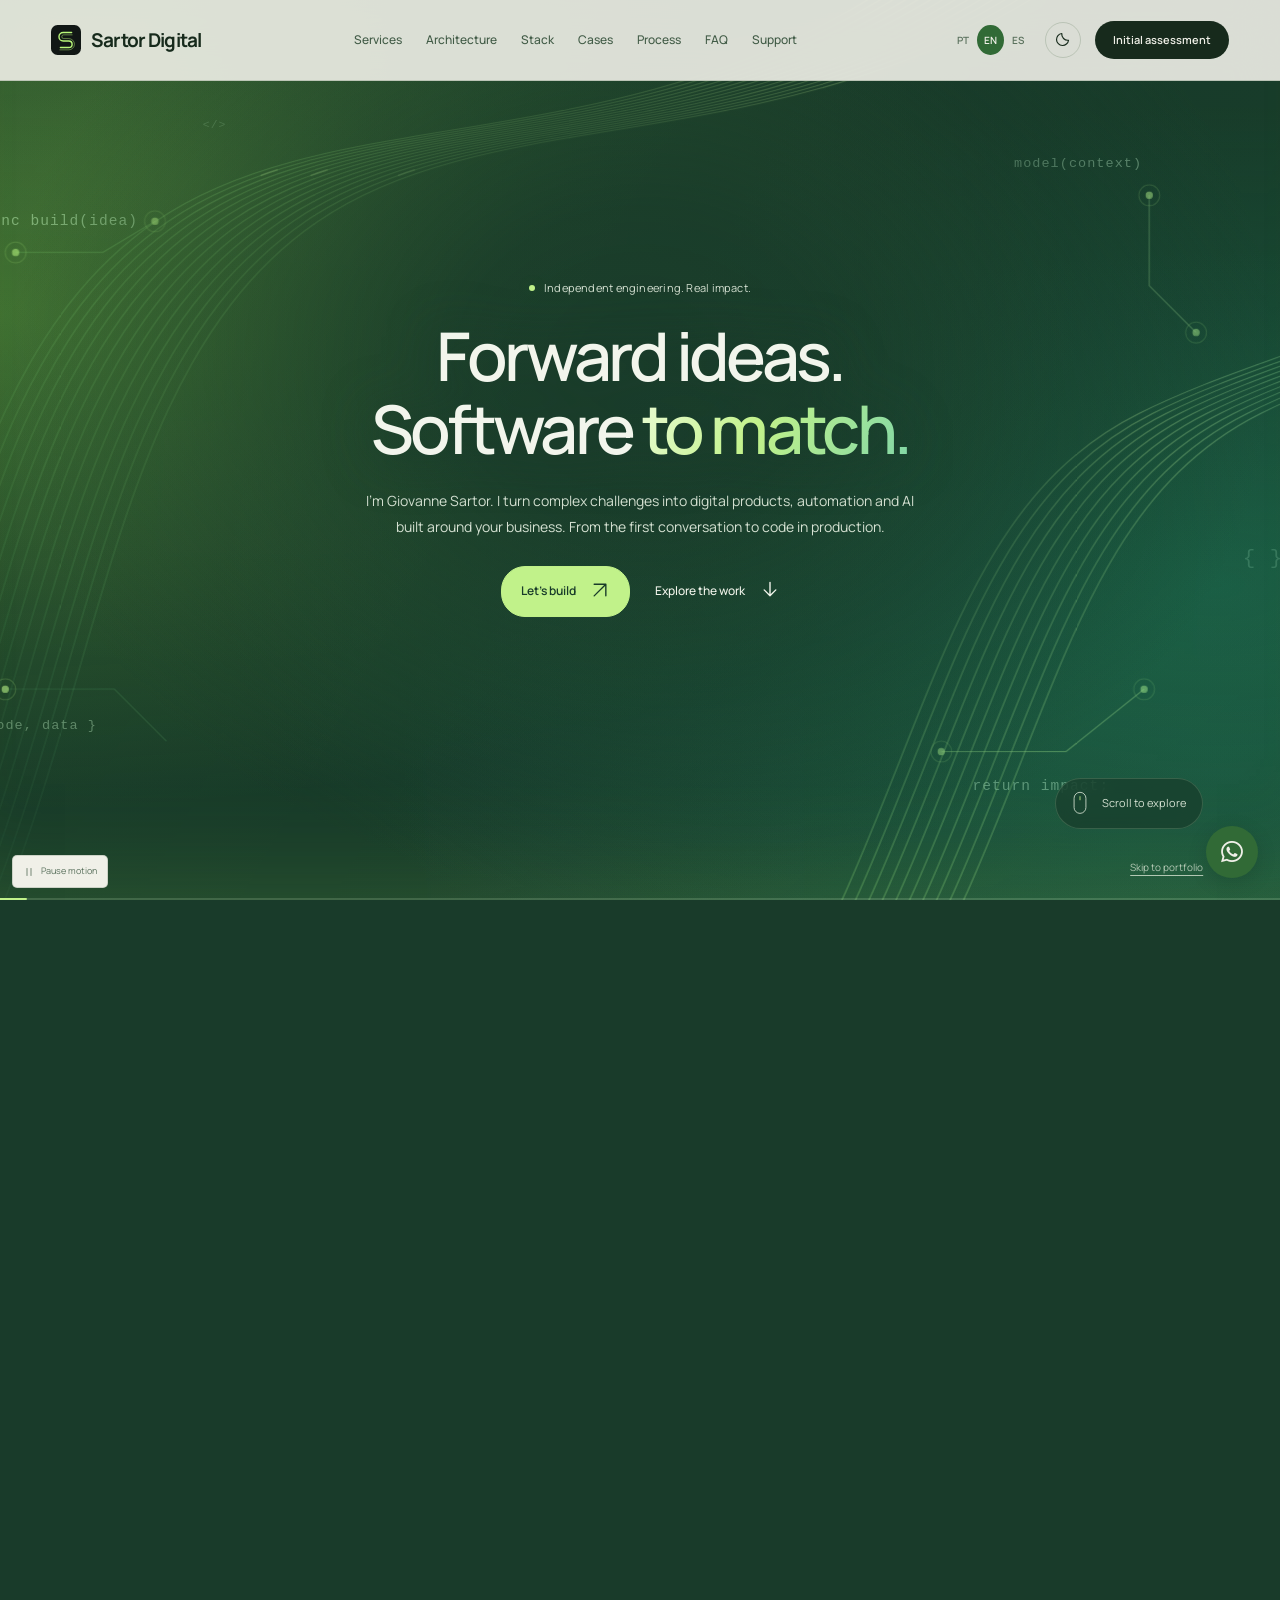
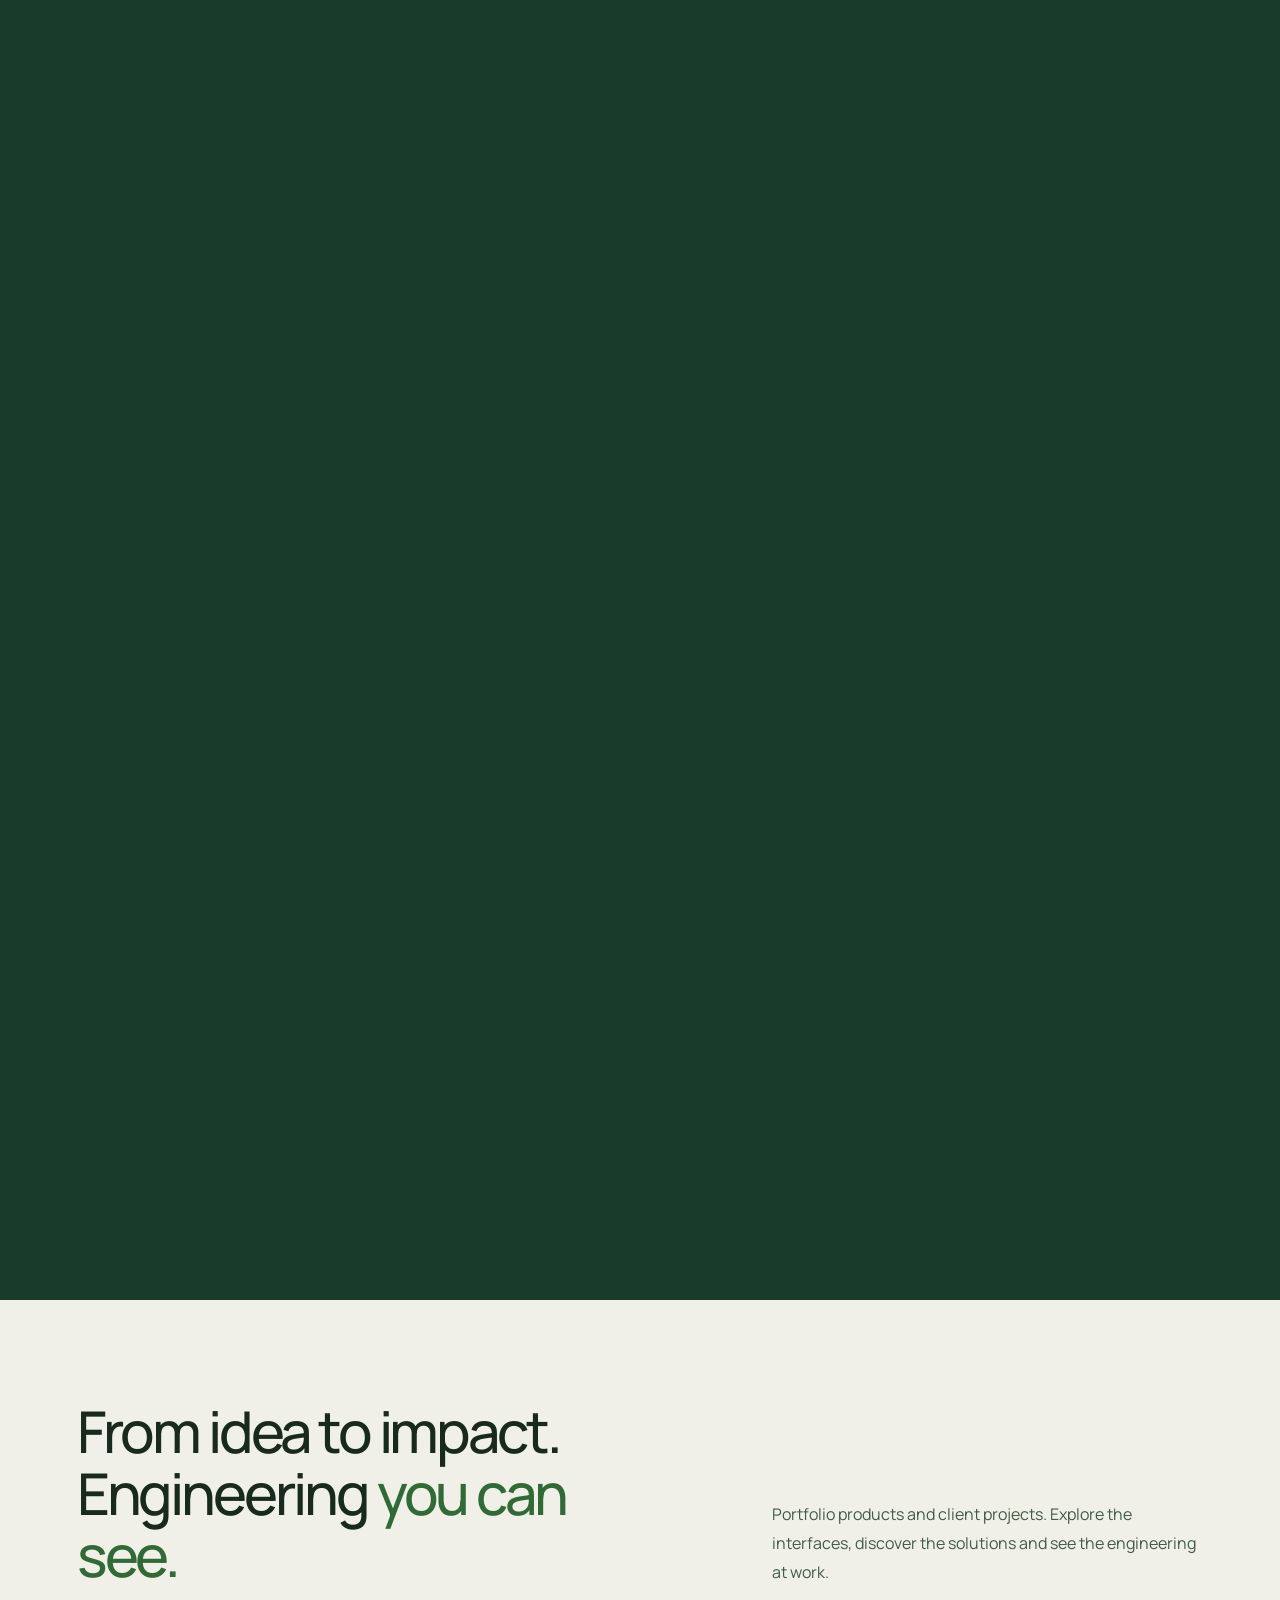
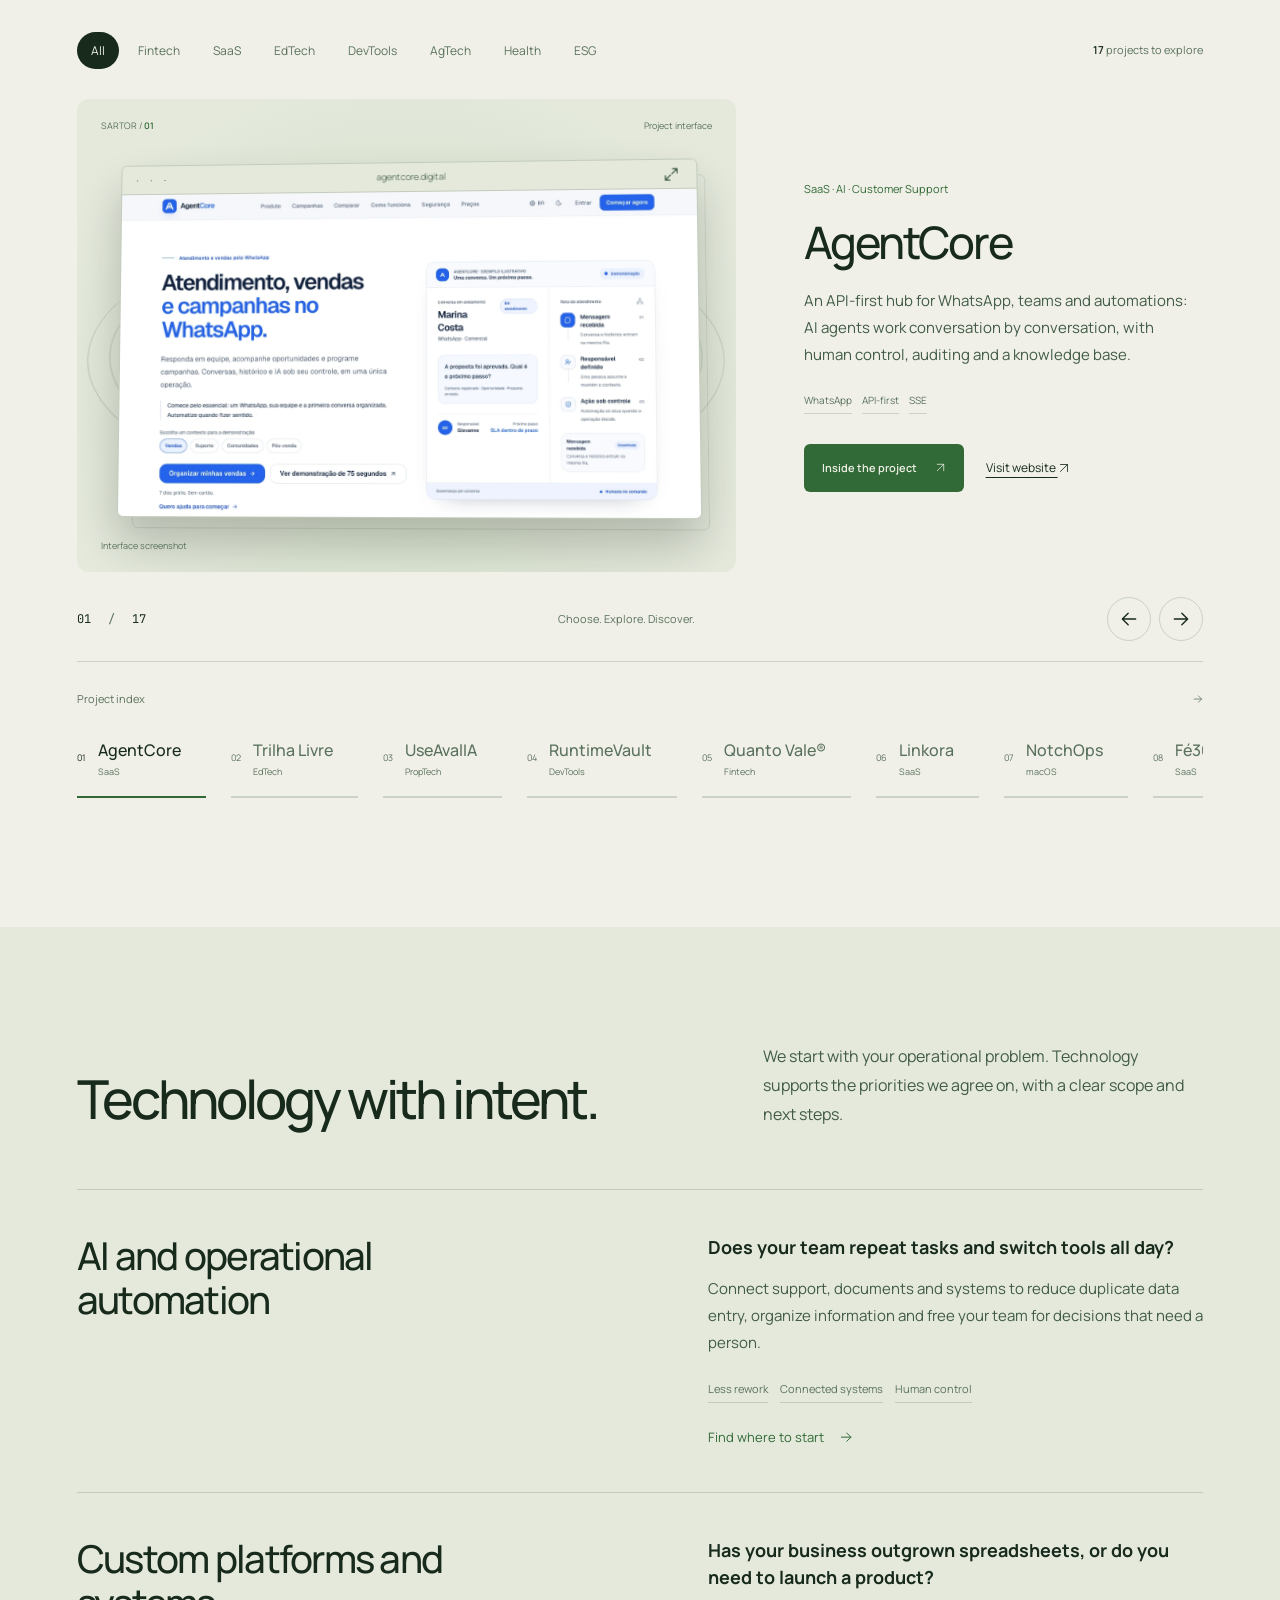
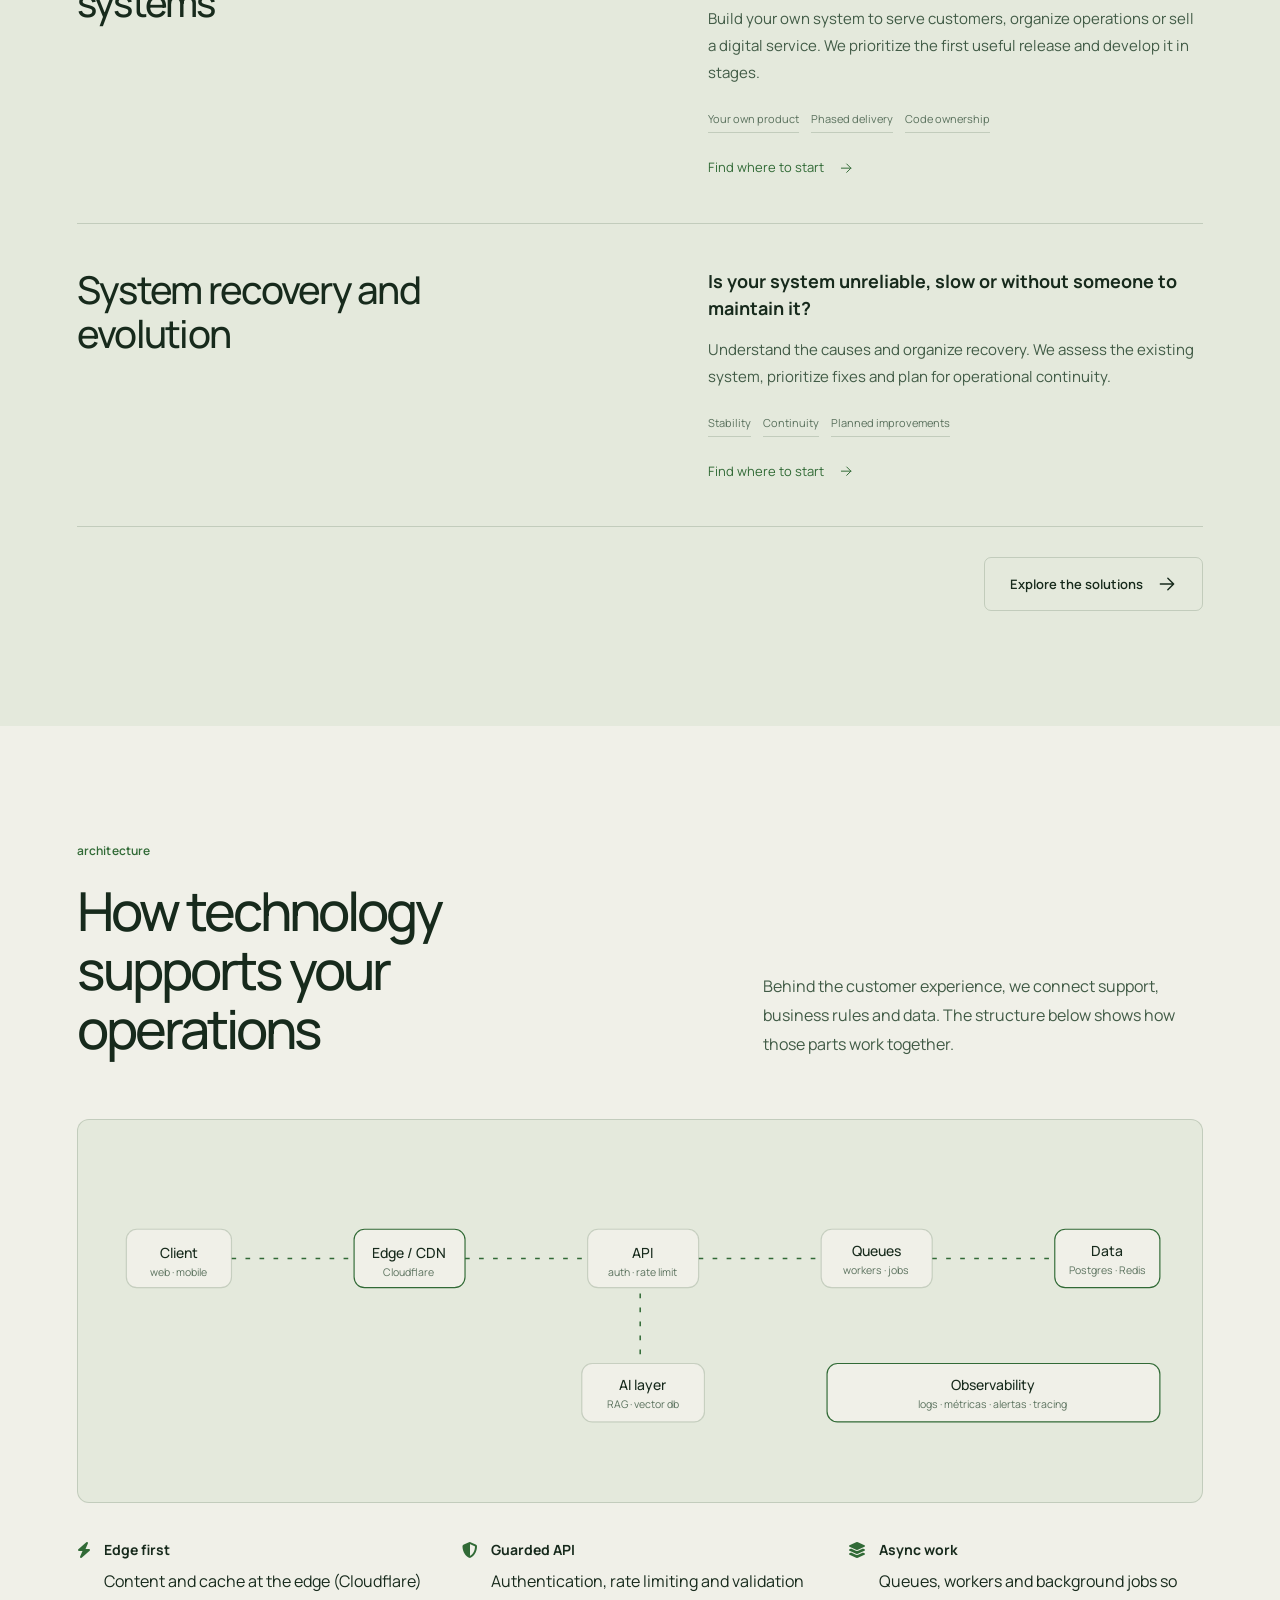
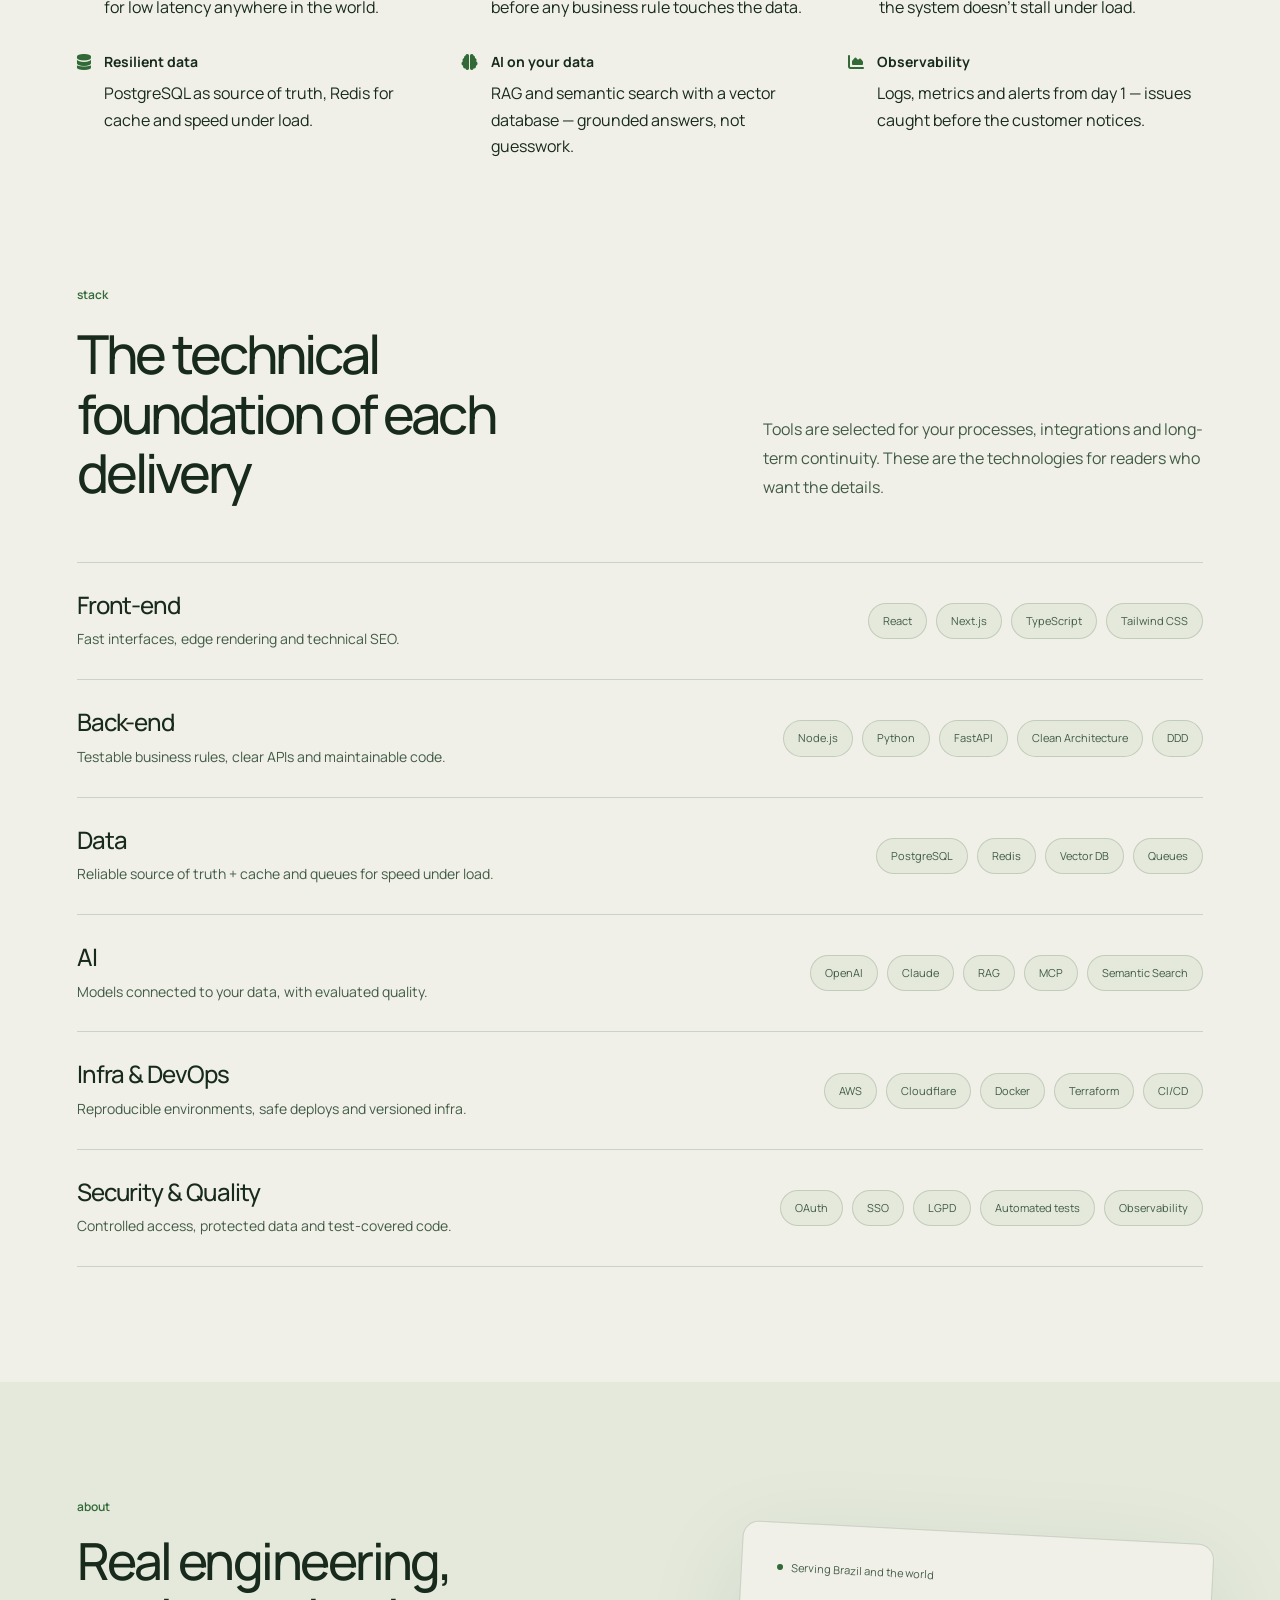
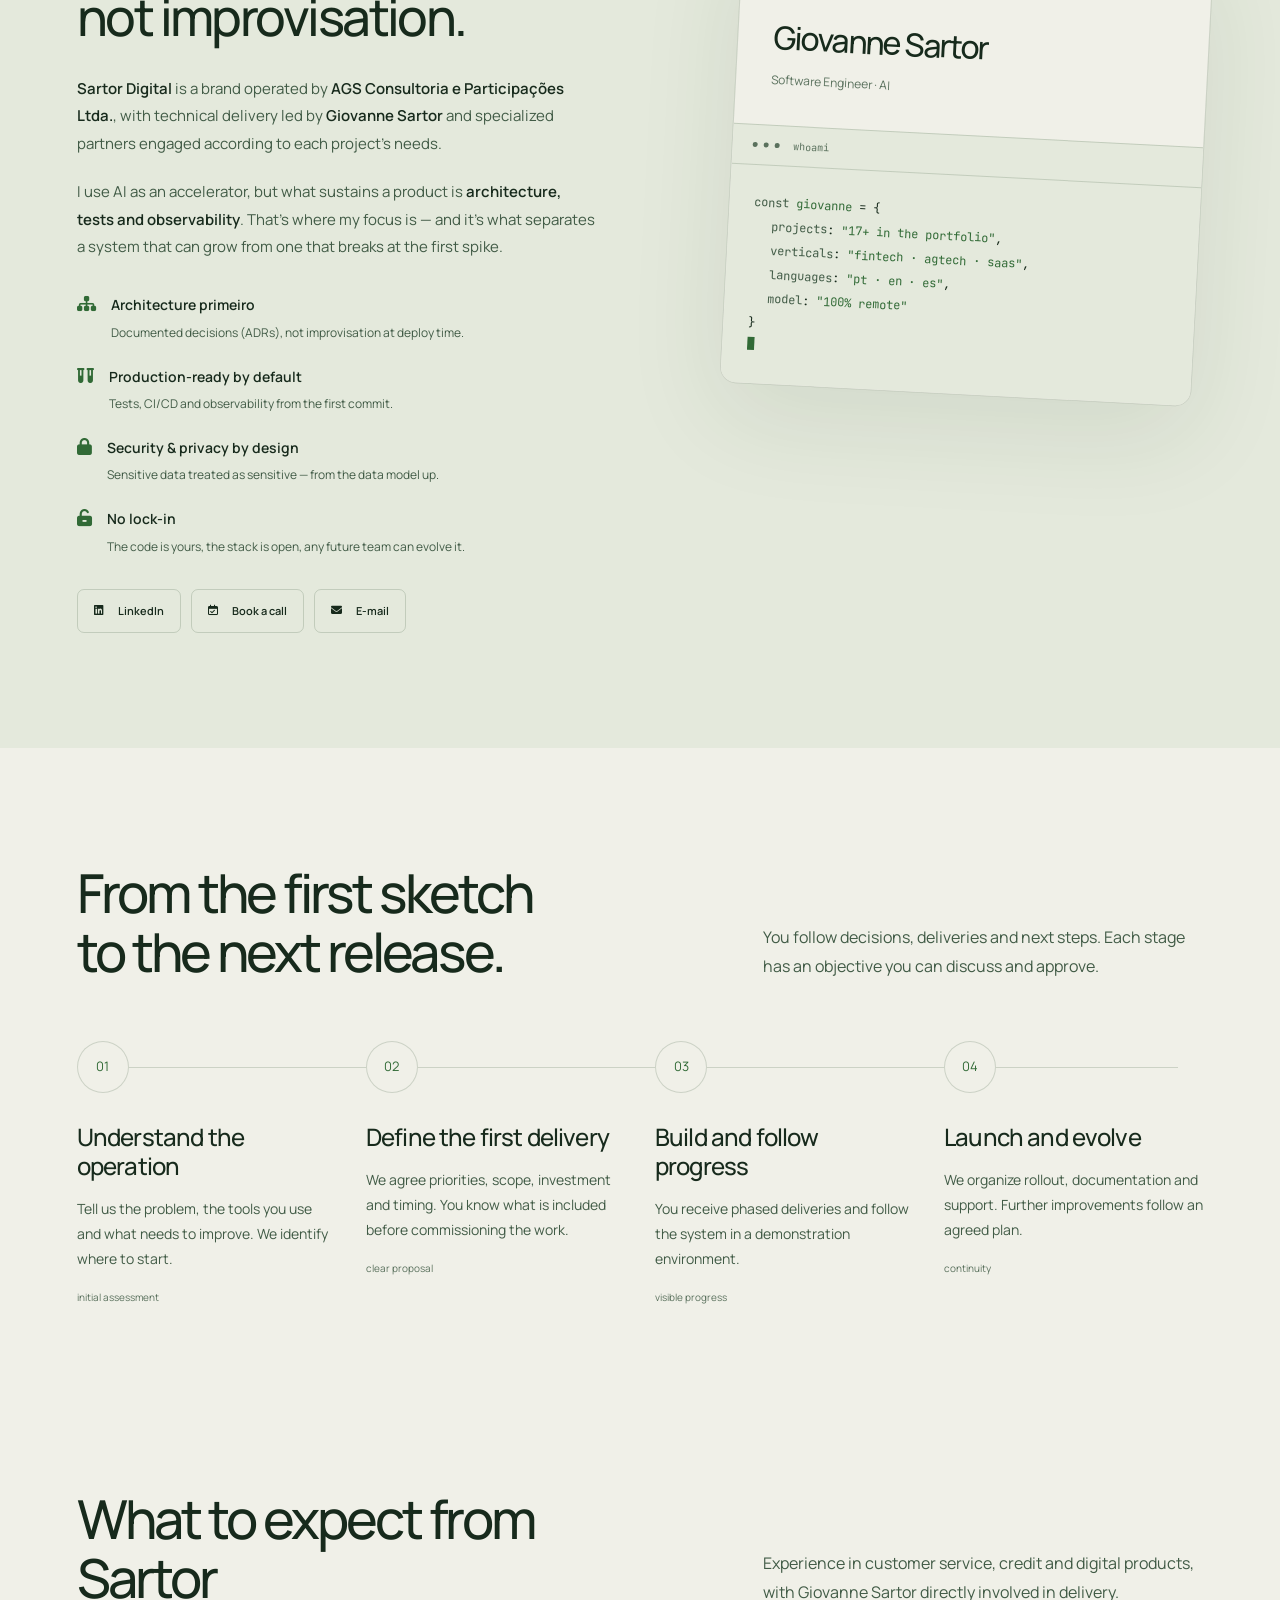
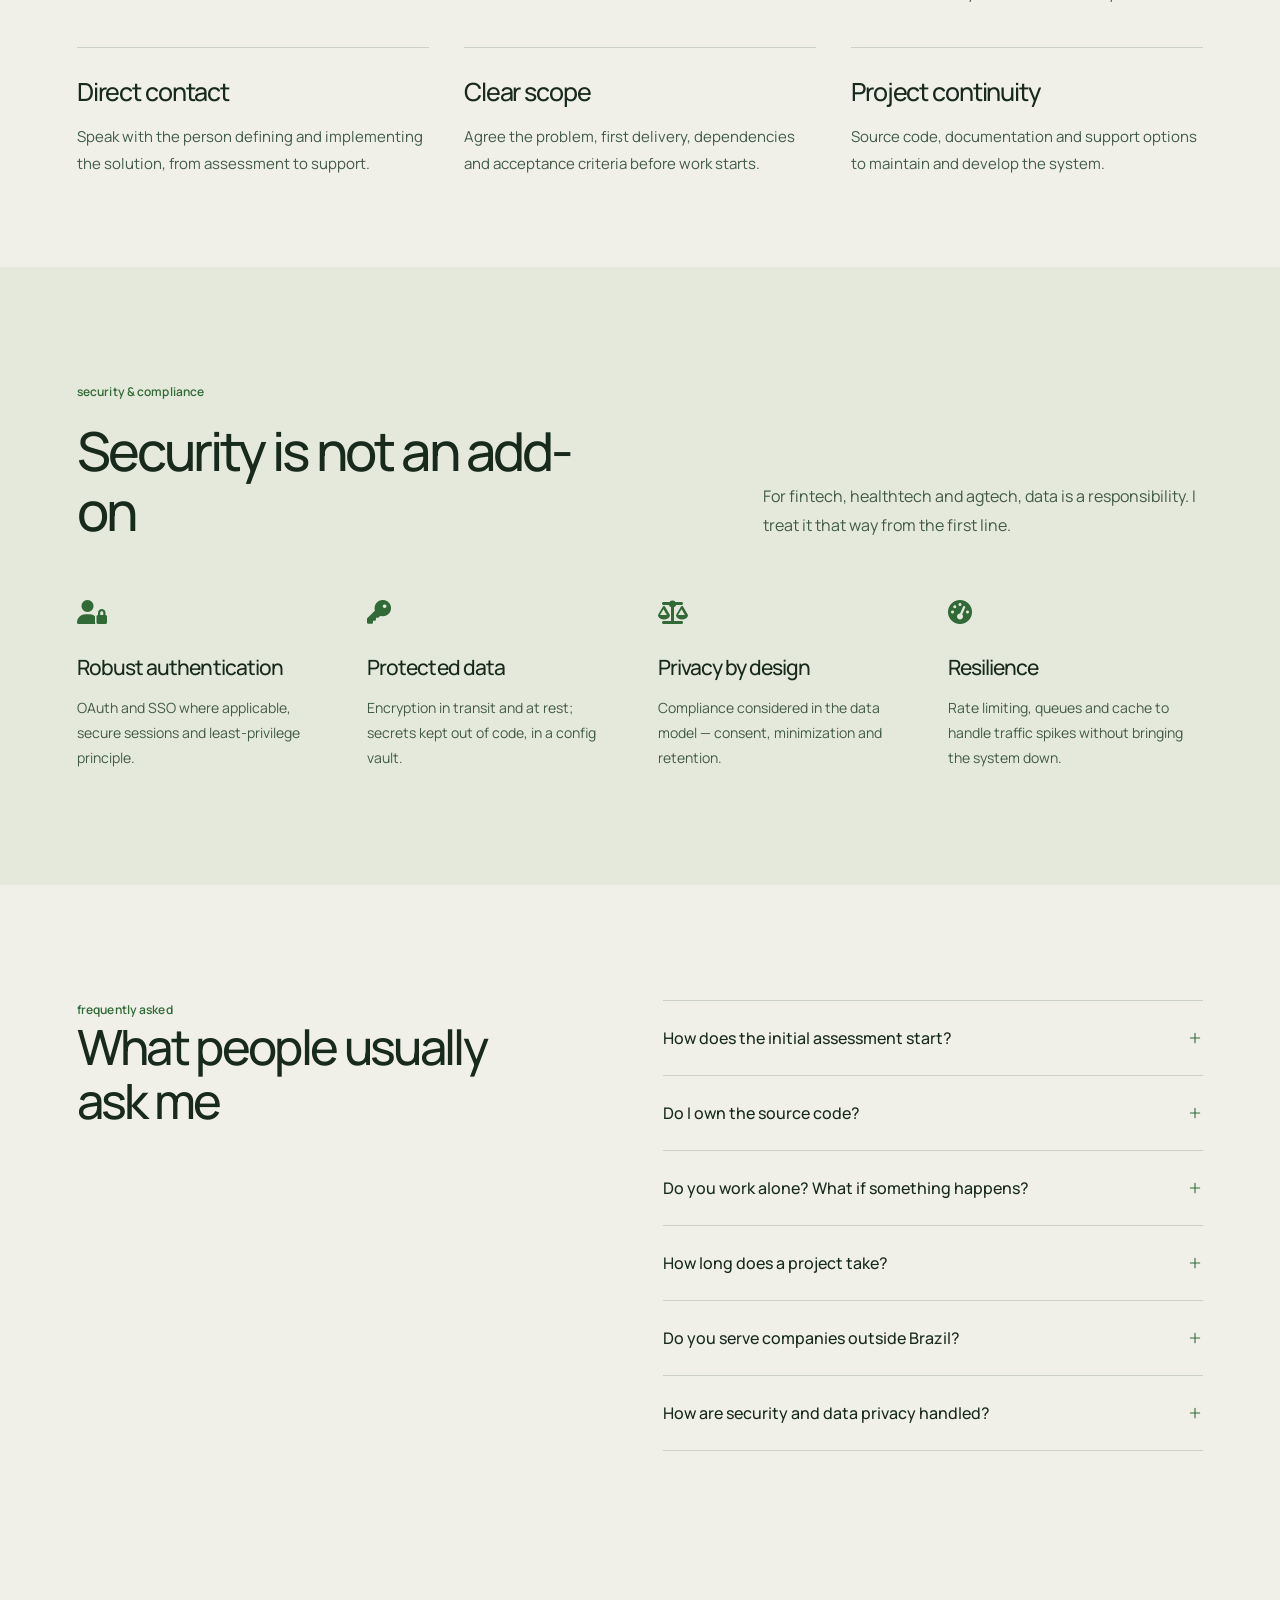
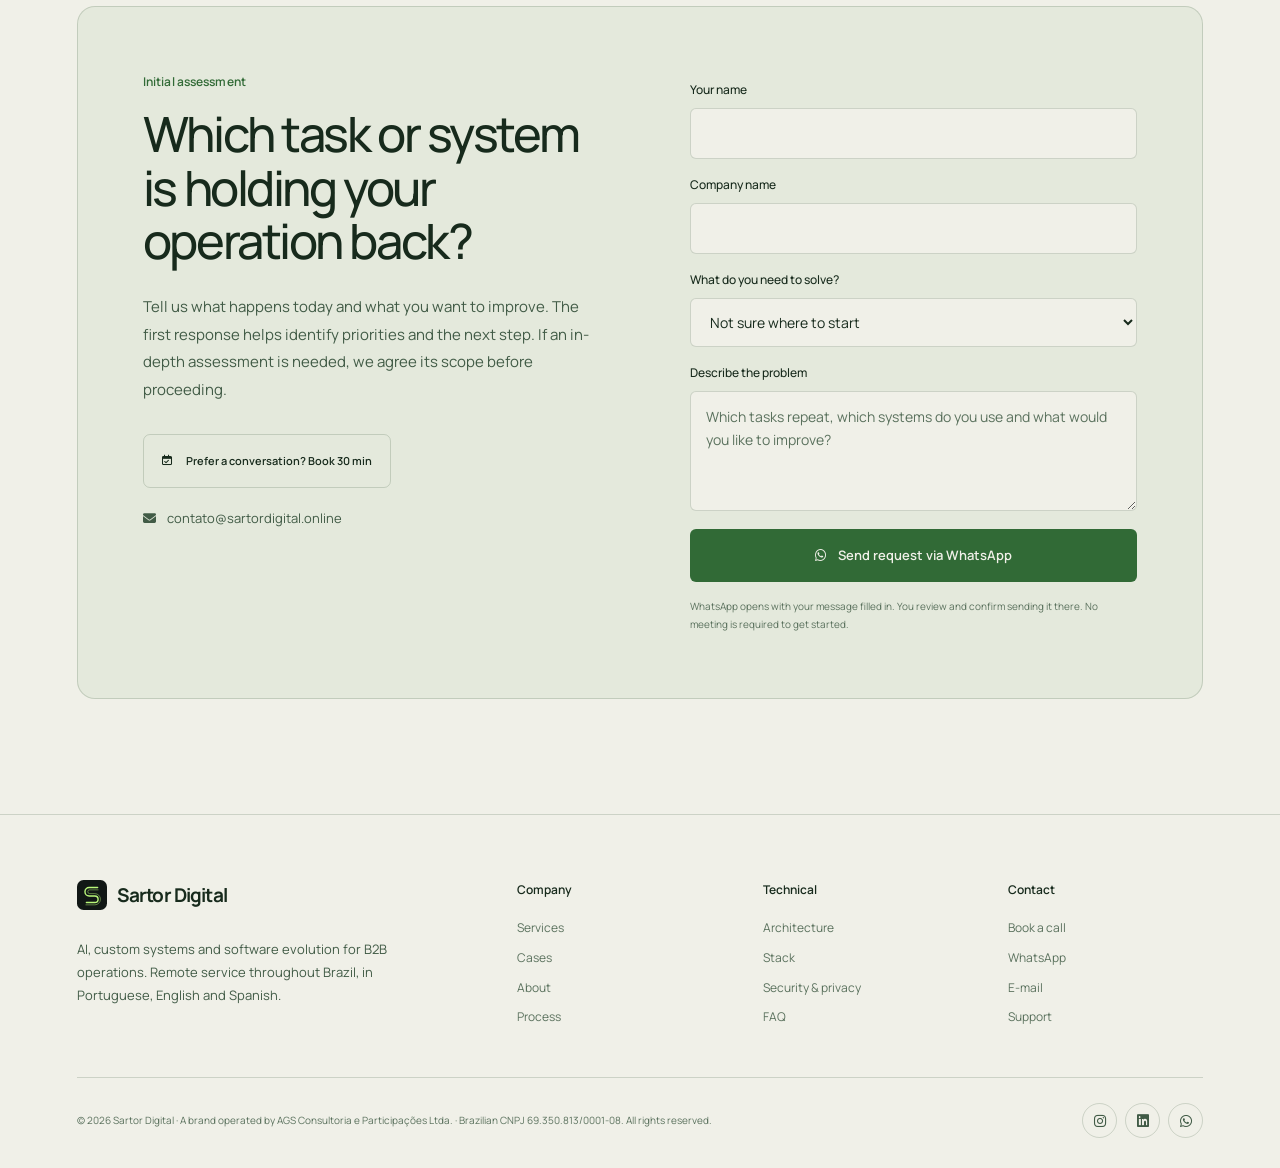
==== commit 39ff7b9a: "Animate hero code and signal layers subtly without changing project scroll" ====
--- a/en/index.html
+++ b/en/index.html
@@ -160,7 +160,7 @@
   ]
 }
   </script>
-<link href="../assets/icons.css?v=20261116" rel="stylesheet"/><link href="../assets/experience.css?v=20261116-6" rel="stylesheet"/><link href="../assets/immersive.css?v=20261116-7" rel="stylesheet"/></head>
+<link href="../assets/icons.css?v=20261116" rel="stylesheet"/><link href="../assets/experience.css?v=20261116-6" rel="stylesheet"/><link href="../assets/immersive.css?v=20261116-8" rel="stylesheet"/></head>
 <body class="experience-home"><a class="skip-link" href="#main">Skip to content</a>
 <div class="bg-grid"></div>
 <div class="bg-halo"></div>
@@ -188,7 +188,17 @@
 <button aria-label="Menu" class="mob-toggle" id="mobToggle"><svg aria-hidden="true" class="sd-icon" data-icon="menu" fill="none" focusable="false" height="24" stroke="currentColor" stroke-linecap="round" stroke-linejoin="round" stroke-width="1.65" viewbox="0 0 24 24" width="24" xmlns="http://www.w3.org/2000/svg"><path d="M4 6h16M4 12h16M4 18h16"></path></svg></button>
 </div>
 </nav>
-<main id="main"><section class="hero immersive-hero immersive-static" id="home"><div class="immersive-pin"><div aria-hidden="true" id="immersive-canvas"></div><div aria-hidden="true" class="immersive-fallback"><img alt="" height="900" loading="lazy" src="../assets/cases/trilhalivre-0be88f0551.webp" width="1440"/><img alt="" height="900" loading="lazy" src="../assets/cases/agentcore-3723d83724.webp" width="1440"/><img alt="" height="900" loading="lazy" src="../assets/cases/useavalia-792bde4913.webp" width="1440"/><img alt="" height="900" loading="lazy" src="../assets/cases/linkora-19eb073b17.webp" width="1440"/><img alt="" height="900" loading="lazy" src="../assets/cases/runtimevault-11726c45de.webp" width="1440"/><img alt="" height="900" loading="lazy" src="../assets/cases/fe360-69ddeb680c.webp" width="1440"/></div><div aria-hidden="true" class="immersive-opening"></div><div aria-hidden="true" class="immersive-vignette"></div><div class="immersive-intro"><div class="hero-copy"><div class="eyebrow"><span class="eyebrow-dot"></span>Independent engineering. Real impact.</div><h1>Forward ideas.<br/>Software <em>to match.</em></h1><p class="hero-sub">I’m Giovanne Sartor. I turn complex challenges into digital products, automation and AI built around your business. From the first conversation to code in production.</p><div class="hero-btns"><a class="btn-primary" href="#contato">Let’s build <span><svg aria-hidden="true" class="sd-icon" data-icon="arrow-up-right" fill="none" focusable="false" height="24" stroke="currentColor" stroke-linecap="round" stroke-linejoin="round" stroke-width="1.65" viewbox="0 0 24 24" width="24" xmlns="http://www.w3.org/2000/svg"><path d="M5 19 19 5M5 5h14v14"></path></svg></span></a><a class="hero-work" href="#cases">Explore the work <span><svg aria-hidden="true" class="sd-icon" data-icon="arrow-down" fill="none" focusable="false" height="24" stroke="currentColor" stroke-linecap="round" stroke-linejoin="round" stroke-width="1.65" viewbox="0 0 24 24" width="24" xmlns="http://www.w3.org/2000/svg"><path d="M12 4v16M5 13l7 7 7-7"></path></svg></span></a></div></div></div><div class="immersive-scroll-hint"><svg aria-hidden="true" fill="none" viewbox="0 0 24 38"><rect height="32" rx="9" width="18" x="3" y="2"></rect><path d="M12 8v6"></path></svg><span>Scroll to explore</span></div><a class="immersive-skip" href="#cases">Skip to portfolio</a><div aria-hidden="true" class="immersive-feature"><span class="immersive-feature-kicker"></span><h2 class="immersive-feature-title"></h2><p class="immersive-feature-description"></p><a class="immersive-feature-link" href="https://agentcore.digital/" rel="noopener noreferrer" tabindex="-1" target="_blank">Open project</a></div><div aria-hidden="true" class="immersive-progress"><span></span></div></div><div class="hero-bottom"><span class="hero-studio">Sartor Digital</span><span>Strategy. Design. Engineering.</span><span>Giovanne Sartor — Software &amp; AI</span><a aria-label="Explore the work" href="#cases"><svg aria-hidden="true" class="sd-icon" data-icon="arrow-down" fill="none" focusable="false" height="24" stroke="currentColor" stroke-linecap="round" stroke-linejoin="round" stroke-width="1.65" viewbox="0 0 24 24" width="24" xmlns="http://www.w3.org/2000/svg"><path d="M12 4v16M5 13l7 7 7-7"></path></svg></a></div></section><section class="section project-explorer" data-section="01" id="cases"><div class="wrap"><header class="explorer-heading"><h2>From idea to impact.<br/>Engineering <em>you can see.</em></h2><p>Portfolio products and client projects. Explore the interfaces, discover the solutions and see the engineering at work.</p></header><div class="explorer-toolbar"><div aria-label="Choose a project" class="explorer-filters" role="group"><button aria-pressed="true" class="explorer-filter" data-category="all" type="button">All</button><button aria-pressed="false" class="explorer-filter" data-category="fintech" type="button">Fintech</button><button aria-pressed="false" class="explorer-filter" data-category="saas" type="button">SaaS</button><button aria-pressed="false" class="explorer-filter" data-category="edtech" type="button">EdTech</button><button aria-pressed="false" class="explorer-filter" data-category="devtools" type="button">DevTools</button><button aria-pressed="false" class="explorer-filter" data-category="agtech" type="button">AgTech</button><button aria-pressed="false" class="explorer-filter" data-category="saude" type="button">Health</button><button aria-pressed="false" class="explorer-filter" data-category="esg" type="button">ESG</button></div><span class="explorer-total"><b>17</b> projects to explore</span></div><div class="explorer-deck"><div class="explorer-main"><div class="explorer-stage" id="project-stage"><div aria-hidden="true" class="stage-grid"></div><div aria-hidden="true" class="stage-orbit"></div><div class="stage-label"><span>SARTOR / <b class="stage-id">01</b></span><span>Project interface</span></div><div class="screen-assembly"><div aria-hidden="true" class="screen-shadow"></div><div class="project-screen"><div class="screen-chrome"><span aria-hidden="true" class="screen-dots"><svg aria-hidden="true" class="sd-icon" data-icon="dot" fill="none" focusable="false" height="24" stroke="currentColor" stroke-linecap="round" stroke-linejoin="round" stroke-width="1.65" viewbox="0 0 24 24" width="24" xmlns="http://www.w3.org/2000/svg"><circle cx="12" cy="12" fill="currentColor" r="3" stroke="none"></circle></svg> <svg aria-hidden="true" class="sd-icon" data-icon="dot" fill="none" focusable="false" height="24" stroke="currentColor" stroke-linecap="round" stroke-linejoin="round" stroke-width="1.65" viewbox="0 0 24 24" width="24" xmlns="http://www.w3.org/2000/svg"><circle cx="12" cy="12" fill="currentColor" r="3" stroke="none"></circle></svg> <svg aria-hidden="true" class="sd-icon" data-icon="dot" fill="none" focusable="false" height="24" stroke="currentColor" stroke-linecap="round" stroke-linejoin="round" stroke-width="1.65" viewbox="0 0 24 24" width="24" xmlns="http://www.w3.org/2000/svg"><circle cx="12" cy="12" fill="currentColor" r="3" stroke="none"></circle></svg></span><span class="screen-domain">agentcore.digital</span><button aria-label="Expand interface" class="explorer-zoom" type="button"><svg aria-hidden="true" class="sd-icon" data-icon="expand" fill="none" focusable="false" height="24" stroke="currentColor" stroke-linecap="round" stroke-linejoin="round" stroke-width="1.65" viewbox="0 0 24 24" width="24" xmlns="http://www.w3.org/2000/svg"><path d="M14 4h6v6M20 4l-7 7M10 20H4v-6M4 20l7-7"></path></svg></button></div><img alt="Interface screenshot: AgentCore" class="project-image" height="900" src="../assets/cases/agentcore-3723d83724.webp" width="1440"/><p class="image-fallback" hidden="">Preview unavailable. Visit the website to explore the project.</p></div></div><div class="stage-bottom"><span class="stage-caption">Interface screenshot</span><span aria-hidden="true" class="stage-signature">S/</span></div></div><article class="project-info"><div class="project-copy"><span class="project-tag">SaaS · AI · Customer Support</span><h3 class="project-title">AgentCore</h3><p class="project-description">An API-first hub for WhatsApp, teams and automations: AI agents work conversation by conversation, with human control, auditing and a knowledge base.</p><div class="project-tags"><span>WhatsApp</span><span>API-first</span><span>SSE</span></div></div><div class="project-actions"><button class="explorer-detail" type="button">Inside the project <span><svg aria-hidden="true" class="sd-icon" data-icon="arrow-up-right" fill="none" focusable="false" height="24" stroke="currentColor" stroke-linecap="round" stroke-linejoin="round" stroke-width="1.65" viewbox="0 0 24 24" width="24" xmlns="http://www.w3.org/2000/svg"><path d="M5 19 19 5M5 5h14v14"></path></svg></span></button><a class="explorer-visit" href="https://agentcore.digital/" rel="noopener noreferrer" target="_blank">Visit website <svg aria-hidden="true" class="sd-icon" data-icon="arrow-up-right" fill="none" focusable="false" height="24" stroke="currentColor" stroke-linecap="round" stroke-linejoin="round" stroke-width="1.65" viewbox="0 0 24 24" width="24" xmlns="http://www.w3.org/2000/svg"><path d="M5 19 19 5M5 5h14v14"></path></svg></a></div></article><div class="explorer-navigation"><span class="project-counter">01 <i>/</i> 17</span><span class="navigation-hint">Choose. Explore. Discover.</span><div><button aria-label="Previous project" class="explorer-prev" type="button"><svg aria-hidden="true" class="sd-icon" data-icon="arrow-left" fill="none" focusable="false" height="24" stroke="currentColor" stroke-linecap="round" stroke-linejoin="round" stroke-width="1.65" viewbox="0 0 24 24" width="24" xmlns="http://www.w3.org/2000/svg"><path d="M20 12H4M11 5l-7 7 7 7"></path></svg></button><button aria-label="Next project" class="explorer-next" type="button"><svg aria-hidden="true" class="sd-icon" data-icon="arrow-right" fill="none" focusable="false" height="24" stroke="currentColor" stroke-linecap="round" stroke-linejoin="round" stroke-width="1.65" viewbox="0 0 24 24" width="24" xmlns="http://www.w3.org/2000/svg"><path d="M4 12h16M13 5l7 7-7 7"></path></svg></button></div></div></div><aside class="explorer-index"><div class="index-heading"><span>Project index</span><span><svg aria-hidden="true" class="sd-icon" data-icon="arrow-down" fill="none" focusable="false" height="24" stroke="currentColor" stroke-linecap="round" stroke-linejoin="round" stroke-width="1.65" viewbox="0 0 24 24" width="24" xmlns="http://www.w3.org/2000/svg"><path d="M12 4v16M5 13l7 7 7-7"></path></svg></span></div><div aria-label="Choose a project" class="project-list" role="group"><button aria-controls="project-stage" aria-pressed="true" class="project-choice" data-project="0" type="button"><span class="choice-num">01</span><img alt="" height="50" loading="lazy" src="../assets/cases/agentcore-3723d83724.webp" width="80"/><span class="choice-label"><strong>AgentCore</strong><small>SaaS</small></span><span aria-hidden="true" class="choice-arrow"><svg aria-hidden="true" class="sd-icon" data-icon="arrow-up-right" fill="none" focusable="false" height="24" stroke="currentColor" stroke-linecap="round" stroke-linejoin="round" stroke-width="1.65" viewbox="0 0 24 24" width="24" xmlns="http://www.w3.org/2000/svg"><path d="M5 19 19 5M5 5h14v14"></path></svg></span></button><button aria-controls="project-stage" aria-pressed="false" class="project-choice" data-project="1" type="button"><span class="choice-num">02</span><img alt="" height="50" loading="lazy" src="../assets/cases/trilhalivre-0be88f0551.webp" width="80"/><span class="choice-label"><strong>Trilha Livre</strong><small>EdTech</small></span><span aria-hidden="true" class="choice-arrow"><svg aria-hidden="true" class="sd-icon" data-icon="arrow-up-right" fill="none" focusable="false" height="24" stroke="currentColor" stroke-linecap="round" stroke-linejoin="round" stroke-width="1.65" viewbox="0 0 24 24" width="24" xmlns="http://www.w3.org/2000/svg"><path d="M5 19 19 5M5 5h14v14"></path></svg></span></button><button aria-controls="project-stage" aria-pressed="false" class="project-choice" data-project="2" type="button"><span class="choice-num">03</span><img alt="" height="50" loading="lazy" src="../assets/cases/useavalia-792bde4913.webp" width="80"/><span class="choice-label"><strong>UseAvalIA</strong><small>PropTech</small></span><span aria-hidden="true" class="choice-arrow"><svg aria-hidden="true" class="sd-icon" data-icon="arrow-up-right" fill="none" focusable="false" height="24" stroke="currentColor" stroke-linecap="round" stroke-linejoin="round" stroke-width="1.65" viewbox="0 0 24 24" width="24" xmlns="http://www.w3.org/2000/svg"><path d="M5 19 19 5M5 5h14v14"></path></svg></span></button><button aria-controls="project-stage" aria-pressed="false" class="project-choice" data-project="3" type="button"><span class="choice-num">04</span><img alt="" height="50" loading="lazy" src="../assets/cases/runtimevault-11726c45de.webp" width="80"/><span class="choice-label"><strong>RuntimeVault</strong><small>DevTools</small></span><span aria-hidden="true" class="choice-arrow"><svg aria-hidden="true" class="sd-icon" data-icon="arrow-up-right" fill="none" focusable="false" height="24" stroke="currentColor" stroke-linecap="round" stroke-linejoin="round" stroke-width="1.65" viewbox="0 0 24 24" width="24" xmlns="http://www.w3.org/2000/svg"><path d="M5 19 19 5M5 5h14v14"></path></svg></span></button><button aria-controls="project-stage" aria-pressed="false" class="project-choice" data-project="4" type="button"><span class="choice-num">05</span><img alt="" height="50" loading="lazy" src="../assets/cases/quantovale-453b8088f4.webp" width="80"/><span class="choice-label"><strong>Quanto Vale®</strong><small>Fintech</small></span><span aria-hidden="true" class="choice-arrow"><svg aria-hidden="true" class="sd-icon" data-icon="arrow-up-right" fill="none" focusable="false" height="24" stroke="currentColor" stroke-linecap="round" stroke-linejoin="round" stroke-width="1.65" viewbox="0 0 24 24" width="24" xmlns="http://www.w3.org/2000/svg"><path d="M5 19 19 5M5 5h14v14"></path></svg></span></button><button aria-controls="project-stage" aria-pressed="false" class="project-choice" data-project="5" type="button"><span class="choice-num">06</span><img alt="" height="50" loading="lazy" src="../assets/cases/linkora-19eb073b17.webp" width="80"/><span class="choice-label"><strong>Linkora</strong><small>SaaS</small></span><span aria-hidden="true" class="choice-arrow"><svg aria-hidden="true" class="sd-icon" data-icon="arrow-up-right" fill="none" focusable="false" height="24" stroke="currentColor" stroke-linecap="round" stroke-linejoin="round" stroke-width="1.65" viewbox="0 0 24 24" width="24" xmlns="http://www.w3.org/2000/svg"><path d="M5 19 19 5M5 5h14v14"></path></svg></span></button><button aria-controls="project-stage" aria-pressed="false" class="project-choice" data-project="6" type="button"><span class="choice-num">07</span><img alt="" height="50" loading="lazy" src="../assets/cases/notchops-b8c077c3d8.webp" width="80"/><span class="choice-label"><strong>NotchOps</strong><small>macOS</small></span><span aria-hidden="true" class="choice-arrow"><svg aria-hidden="true" class="sd-icon" data-icon="arrow-up-right" fill="none" focusable="false" height="24" stroke="currentColor" stroke-linecap="round" stroke-linejoin="round" stroke-width="1.65" viewbox="0 0 24 24" width="24" xmlns="http://www.w3.org/2000/svg"><path d="M5 19 19 5M5 5h14v14"></path></svg></span></button><button aria-controls="project-stage" aria-pressed="false" class="project-choice" data-project="7" type="button"><span class="choice-num">08</span><img alt="" height="50" loading="lazy" src="../assets/cases/fe360-69ddeb680c.webp" width="80"/><span class="choice-label"><strong>Fé360</strong><small>SaaS</small></span><span aria-hidden="true" class="choice-arrow"><svg aria-hidden="true" class="sd-icon" data-icon="arrow-up-right" fill="none" focusable="false" height="24" stroke="currentColor" stroke-linecap="round" stroke-linejoin="round" stroke-width="1.65" viewbox="0 0 24 24" width="24" xmlns="http://www.w3.org/2000/svg"><path d="M5 19 19 5M5 5h14v14"></path></svg></span></button><button aria-controls="project-stage" aria-pressed="false" class="project-choice" data-project="8" type="button"><span class="choice-num">09</span><img alt="" height="50" loading="lazy" src="../assets/cases/valuora-b280d972cf.webp" width="80"/><span class="choice-label"><strong>Valuora</strong><small>Fintech</small></span><span aria-hidden="true" class="choice-arrow"><svg aria-hidden="true" class="sd-icon" data-icon="arrow-up-right" fill="none" focusable="false" height="24" stroke="currentColor" stroke-linecap="round" stroke-linejoin="round" stroke-width="1.65" viewbox="0 0 24 24" width="24" xmlns="http://www.w3.org/2000/svg"><path d="M5 19 19 5M5 5h14v14"></path></svg></span></button><button aria-controls="project-stage" aria-pressed="false" class="project-choice" data-project="9" type="button"><span class="choice-num">10</span><img alt="" height="50" loading="lazy" src="../assets/cases/conectcampo-e6b0308512.webp" width="80"/><span class="choice-label"><strong>ConectCampo</strong><small>AgTech</small></span><span aria-hidden="true" class="choice-arrow"><svg aria-hidden="true" class="sd-icon" data-icon="arrow-up-right" fill="none" focusable="false" height="24" stroke="currentColor" stroke-linecap="round" stroke-linejoin="round" stroke-width="1.65" viewbox="0 0 24 24" width="24" xmlns="http://www.w3.org/2000/svg"><path d="M5 19 19 5M5 5h14v14"></path></svg></span></button><button aria-controls="project-stage" aria-pressed="false" class="project-choice" data-project="10" type="button"><span class="choice-num">11</span><img alt="" height="50" loading="lazy" src="../assets/cases/vexium-c546d690ce.webp" width="80"/><span class="choice-label"><strong>Vexium</strong><small>Fintech</small></span><span aria-hidden="true" class="choice-arrow"><svg aria-hidden="true" class="sd-icon" data-icon="arrow-up-right" fill="none" focusable="false" height="24" stroke="currentColor" stroke-linecap="round" stroke-linejoin="round" stroke-width="1.65" viewbox="0 0 24 24" width="24" xmlns="http://www.w3.org/2000/svg"><path d="M5 19 19 5M5 5h14v14"></path></svg></span></button><button aria-controls="project-stage" aria-pressed="false" class="project-choice" data-project="11" type="button"><span class="choice-num">12</span><img alt="" height="50" loading="lazy" src="../assets/cases/fundflow-c95fd524cb.webp" width="80"/><span class="choice-label"><strong>FundFlow</strong><small>Fintech</small></span><span aria-hidden="true" class="choice-arrow"><svg aria-hidden="true" class="sd-icon" data-icon="arrow-up-right" fill="none" focusable="false" height="24" stroke="currentColor" stroke-linecap="round" stroke-linejoin="round" stroke-width="1.65" viewbox="0 0 24 24" width="24" xmlns="http://www.w3.org/2000/svg"><path d="M5 19 19 5M5 5h14v14"></path></svg></span></button><button aria-controls="project-stage" aria-pressed="false" class="project-choice" data-project="12" type="button"><span class="choice-num">13</span><img alt="" height="50" loading="lazy" src="../assets/cases/esg360-61fd369e35.webp" width="80"/><span class="choice-label"><strong>ESG360</strong><small>ESG</small></span><span aria-hidden="true" class="choice-arrow"><svg aria-hidden="true" class="sd-icon" data-icon="arrow-up-right" fill="none" focusable="false" height="24" stroke="currentColor" stroke-linecap="round" stroke-linejoin="round" stroke-width="1.65" viewbox="0 0 24 24" width="24" xmlns="http://www.w3.org/2000/svg"><path d="M5 19 19 5M5 5h14v14"></path></svg></span></button><button aria-controls="project-stage" aria-pressed="false" class="project-choice" data-project="13" type="button"><span class="choice-num">14</span><img alt="" height="50" loading="lazy" src="../assets/cases/agdigital-edec2e3976.webp" width="80"/><span class="choice-label"><strong>AG Digital</strong><small>Insurtech</small></span><span aria-hidden="true" class="choice-arrow"><svg aria-hidden="true" class="sd-icon" data-icon="arrow-up-right" fill="none" focusable="false" height="24" stroke="currentColor" stroke-linecap="round" stroke-linejoin="round" stroke-width="1.65" viewbox="0 0 24 24" width="24" xmlns="http://www.w3.org/2000/svg"><path d="M5 19 19 5M5 5h14v14"></path></svg></span></button><button aria-controls="project-stage" aria-pressed="false" class="project-choice" data-project="14" type="button"><span class="choice-num">15</span><img alt="" height="50" loading="lazy" src="../assets/cases/buffalo-capital-63bf5297b9.webp" width="80"/><span class="choice-label"><strong>Buffalo Capital</strong><small>Fintech</small></span><span aria-hidden="true" class="choice-arrow"><svg aria-hidden="true" class="sd-icon" data-icon="arrow-up-right" fill="none" focusable="false" height="24" stroke="currentColor" stroke-linecap="round" stroke-linejoin="round" stroke-width="1.65" viewbox="0 0 24 24" width="24" xmlns="http://www.w3.org/2000/svg"><path d="M5 19 19 5M5 5h14v14"></path></svg></span></button><button aria-controls="project-stage" aria-pressed="false" class="project-choice" data-project="15" type="button"><span class="choice-num">16</span><img alt="" height="50" loading="lazy" src="../assets/cases/urus-agro-urbano-f301f0f8b2.webp" width="80"/><span class="choice-label"><strong>Urus Agro e Urbano</strong><small>Fintech</small></span><span aria-hidden="true" class="choice-arrow"><svg aria-hidden="true" class="sd-icon" data-icon="arrow-up-right" fill="none" focusable="false" height="24" stroke="currentColor" stroke-linecap="round" stroke-linejoin="round" stroke-width="1.65" viewbox="0 0 24 24" width="24" xmlns="http://www.w3.org/2000/svg"><path d="M5 19 19 5M5 5h14v14"></path></svg></span></button><button aria-controls="project-stage" aria-pressed="false" class="project-choice" data-project="16" type="button"><span class="choice-num">17</span><img alt="" height="50" loading="lazy" src="../assets/cases/pro-sorrir-0b50270cf8.webp" width="80"/><span class="choice-label"><strong>Pró Sorrir Dentistry</strong><small>Health</small></span><span aria-hidden="true" class="choice-arrow"><svg aria-hidden="true" class="sd-icon" data-icon="arrow-up-right" fill="none" focusable="false" height="24" stroke="currentColor" stroke-linecap="round" stroke-linejoin="round" stroke-width="1.65" viewbox="0 0 24 24" width="24" xmlns="http://www.w3.org/2000/svg"><path d="M5 19 19 5M5 5h14v14"></path></svg></span></button></div><div class="index-footer"><img alt="" height="24" src="../assets/signature-mark.svg" width="24"/><span>DESIGNED &amp; BUILT<br/>BY SARTOR DIGITAL</span></div></aside></div><p aria-atomic="true" aria-live="polite" class="explorer-status sr-only"></p></div><dialog aria-labelledby="explorer-dialog-title" class="explorer-dialog"><div class="explorer-dialog-top"><span>SARTOR DIGITAL / <span class="dialog-category"></span></span><button aria-label="Close" class="explorer-close" type="button"><svg aria-hidden="true" class="sd-icon" data-icon="close" fill="none" focusable="false" height="24" stroke="currentColor" stroke-linecap="round" stroke-linejoin="round" stroke-width="1.65" viewbox="0 0 24 24" width="24" xmlns="http://www.w3.org/2000/svg"><path d="m6 6 12 12M18 6 6 18"></path></svg></button></div><div class="dialog-body"><h3 id="explorer-dialog-title"></h3><img alt="" class="dialog-image"/><div class="dialog-copy"></div><a class="dialog-visit" rel="noopener noreferrer" target="_blank">Visit website <svg aria-hidden="true" class="sd-icon" data-icon="arrow-up-right" fill="none" focusable="false" height="24" stroke="currentColor" stroke-linecap="round" stroke-linejoin="round" stroke-width="1.65" viewbox="0 0 24 24" width="24" xmlns="http://www.w3.org/2000/svg"><path d="M5 19 19 5M5 5h14v14"></path></svg></a></div></dialog><script id="explorer-data" type="application/json">{"projects": [{"name": "AgentCore", "url": "https://agentcore.digital/", "category": "saas", "tag": "SaaS · AI · Customer Support", "description": "An API-first hub for WhatsApp, teams and automations: AI agents work conversation by conversation, with human control, auditing and a knowledge base.", "tags": ["WhatsApp", "API-first", "SSE"], "image": "../assets/cases/agentcore-3723d83724.webp", "story": ""}, {"name": "Trilha Livre", "url": "https://trilhalivre.digital/", "category": "edtech", "tag": "EdTech · Own product", "description": "Learning platform developed by Sartor Digital, with courses, practice exams with explanations and learning paths in technology, AI, productivity and languages. A student area tracks progress, with certificates available for eligible courses.", "tags": ["Courses", "Practice exams", "Learning paths"], "image": "../assets/cases/trilhalivre-0be88f0551.webp", "story": ""}, {"name": "UseAvalIA", "url": "https://useavalia.com/", "category": "saas", "tag": "PropTech · SaaS", "description": "Property valuations with market comparables, identified sources and explicit methodology. Reviewed and signed reports on professional plans; JSON estimates through the automated API option.", "tags": ["Comparables", "PDF", "API"], "image": "../assets/cases/useavalia-792bde4913.webp", "story": "<dl class=\"case-story\"><div><dt>Context<\/dt><dd>Explain property prices with market references and transparent criteria.<\/dd><\/div><div><dt>Delivery<\/dt><dd>Valuations with comparables, sources and limitations; reviewed and signed reports on professional plans.<\/dd><\/div><div><dt>In practice<\/dt><dd>Agents present the analysis to clients; teams can integrate JSON estimates through the API.<\/dd><\/div><\/dl>"}, {"name": "RuntimeVault", "url": "https://runtimevault.dev", "category": "devtools", "tag": "DevTools · AI · Infra", "description": "Runtime Evidence Layer — captures the full application state at the moment of failure and delivers, via MCP, the evidence AI agents need to debug and reproduce bugs.", "tags": ["MCP", "SDK", "Replay"], "image": "../assets/cases/runtimevault-11726c45de.webp", "story": ""}, {"name": "Quanto Vale®", "url": "https://quantovale.online/", "category": "fintech", "tag": "Fintech · Valuation · SaaS", "description": "Valuation platform with a DCF v7 engine, CNAE sector benchmarks, Monte Carlo and an auditable report with complete calculation traceability.", "tags": ["DCF v7", "Monte Carlo", "API"], "image": "../assets/cases/quantovale-453b8088f4.webp", "story": "<dl class=\"case-story\"><div><dt>Context<\/dt><dd>Understand a company’s value with clear assumptions and organized data.<\/dd><\/div><div><dt>Delivery<\/dt><dd>A business valuation platform with discounted cash flow, sector benchmarks and Monte Carlo simulations.<\/dd><\/div><div><dt>In practice<\/dt><dd>Users explore scenarios and receive a report with calculation traceability to support their decisions.<\/dd><\/div><\/dl>"}, {"name": "Linkora", "url": "https://linkora.vip", "category": "saas", "tag": "SaaS · Link-in-Bio", "description": "Link-in-Bio for creators and brands — links, digital products, payments and real-time analytics.", "tags": ["Analytics", "Stripe", "Multi-tenant"], "image": "../assets/cases/linkora-19eb073b17.webp", "story": "<dl class=\"case-story\"><div><dt>Context<\/dt><dd>Bring creators’ and brands’ digital presence together at one easy-to-share address.<\/dd><\/div><div><dt>Delivery<\/dt><dd>A page with links, digital products, payments and real-time traffic analytics.<\/dd><\/div><div><dt>In practice<\/dt><dd>Creators organize their offers and track their page’s performance.<\/dd><\/div><\/dl>"}, {"name": "NotchOps", "url": "https://notchops.app/", "category": "devtools", "tag": "macOS · DevTools · AI", "description": "A native macOS layer that organizes AI-agent signals, local sessions and approvals without exposing prompts, code or terminal content.", "tags": ["SwiftUI", "Local-first", "Event Bus"], "image": "../assets/cases/notchops-b8c077c3d8.webp", "story": ""}, {"name": "Fé360", "url": "https://fe360.online/", "category": "saas", "tag": "SaaS · Community · AI", "description": "A spiritual journey platform bringing together prayer, community, journaling and Calebe — an AI assistant grounded in Scripture.", "tags": ["AI", "PWA", "Community"], "image": "../assets/cases/fe360-69ddeb680c.webp", "story": ""}, {"name": "Valuora", "url": "https://valuora.online", "category": "fintech", "tag": "Fintech · Valuation · SaaS", "description": "DCF v7.1 valuation engine with Monte Carlo simulation, sector benchmarks and AI. A 42-page report in M&A standard.", "tags": ["DCF v7.1", "Monte Carlo", "AI"], "image": "../assets/cases/valuora-b280d972cf.webp", "story": ""}, {"name": "ConectCampo", "url": "https://conectcampo.digital", "category": "agtech", "tag": "AgTech · Marketplace · Fintech", "description": "Rural credit marketplace connecting farmers to banks and funds, with AI matching, risk scoring and data compliance.", "tags": ["AI Matching", "Risk Score", "LGPD"], "image": "../assets/cases/conectcampo-e6b0308512.webp", "story": ""}, {"name": "Vexium", "url": "https://vexium.pro", "category": "fintech", "tag": "Fintech · Crypto · IA", "description": "Proprietary VEX engine — 7+ indicators combining AI and live Binance data for real-time market reading.", "tags": ["Motor VEX", "Binance API", "Streaming"], "image": "../assets/cases/vexium-c546d690ce.webp", "story": ""}, {"name": "FundFlow", "url": "https://fundflow.money", "category": "fintech", "tag": "Fintech · Project in development", "description": "A fundraising platform in development, using the C.A.P.T.A.R. method and AI assistance. It does not currently offer credit.", "tags": ["C.A.P.T.A.R.", "AI", "Matching"], "image": "../assets/cases/fundflow-c95fd524cb.webp", "story": ""}, {"name": "ESG360", "url": "https://esg360.digital", "category": "esg", "tag": "ESG · Sustentabilidade · IA", "description": "Platform that translates ESG score into credit spread, WACC and enterprise value, with NLP over GRI and SASB frameworks.", "tags": ["NLP", "GRI · SASB", "Financial Score"], "image": "../assets/cases/esg360-61fd369e35.webp", "story": ""}, {"name": "AG Digital", "url": "https://agdigital.ag", "category": "fintech", "tag": "Insurtech · Fintech · SaaS", "description": "Smart management platform for insurance, benefits and financial plans, with dashboards and automations.", "tags": ["Seguros", "Dashboards", "SaaS"], "image": "../assets/cases/agdigital-edec2e3976.webp", "story": ""}, {"name": "Buffalo Capital", "url": "https://buffalocapital.com.br", "category": "fintech", "tag": "Fintech · Investments", "description": "Corporate site with an interactive dashboard and real-time financial API integration.", "tags": ["Dashboard", "APIs Financeiras", "Charts"], "image": "../assets/cases/buffalo-capital-63bf5297b9.webp", "story": ""}, {"name": "Urus Agro e Urbano", "url": "https://www.urusagroeurbano.com.br/", "category": "fintech", "tag": "Fintech · Credit · Corporate website", "description": "A consultative credit-solutions website with partner presentation, a structured pre-analysis flow and direct WhatsApp conversion.", "tags": ["UX/UI", "Local SEO", "Pre-analysis"], "image": "../assets/cases/urus-agro-urbano-f301f0f8b2.webp", "story": ""}, {"name": "Pró Sorrir Dentistry", "url": "https://prosorrirodontologia.com.br", "category": "saude", "tag": "Health · Dentistry", "description": "Modern site for a 19+ year clinic — WhatsApp integration, interactive FAQ, local SEO and case gallery.", "tags": ["WhatsApp API", "SEO Local"], "image": "../assets/cases/pro-sorrir-0b50270cf8.webp", "story": ""}], "labels": {"kicker": "SARTOR DIGITAL / INTERACTIVE PORTFOLIO", "title": "From idea to impact.<br>Engineering <em>you can see.<\/em>", "intro": "Portfolio products and client projects. Explore the interfaces, discover the solutions and see the engineering at work.", "all": "All", "pick": "Choose a project", "prev": "Previous project", "next": "Next project", "open": "Visit website", "details": "Inside the project", "zoom": "Expand interface", "close": "Close", "selected": "Selected project", "view": "Project interface", "index": "Project index", "hint": "Choose. Explore. Discover.", "count": "projects to explore", "capture": "Interface screenshot", "empty": "Preview unavailable. Visit the website to explore the project."}}</script><noscript><div class="wrap"><ul><li><a href="https://agentcore.digital/" rel="noopener" target="_blank">AgentCore</a> — An API-first hub for WhatsApp, teams and automations: AI agents work conversation by conversation, with human control, auditing and a knowledge base.</li><li><a href="https://trilhalivre.digital/" rel="noopener" target="_blank">Trilha Livre</a> — Learning platform developed by Sartor Digital, with courses, practice exams with explanations and learning paths in technology, AI, productivity and languages. A student area tracks progress, with certificates available for eligible courses.</li><li><a href="https://useavalia.com/" rel="noopener" target="_blank">UseAvalIA</a> — Property valuations with market comparables, identified sources and explicit methodology. Reviewed and signed reports on professional plans; JSON estimates through the automated API option.</li><li><a href="https://runtimevault.dev" rel="noopener" target="_blank">RuntimeVault</a> — Runtime Evidence Layer — captures the full application state at the moment of failure and delivers, via MCP, the evidence AI agents need to debug and reproduce bugs.</li><li><a href="https://quantovale.online/" rel="noopener" target="_blank">Quanto Vale®</a> — Valuation platform with a DCF v7 engine, CNAE sector benchmarks, Monte Carlo and an auditable report with complete calculation traceability.</li><li><a href="https://linkora.vip" rel="noopener" target="_blank">Linkora</a> — Link-in-Bio for creators and brands — links, digital products, payments and real-time analytics.</li><li><a href="https://notchops.app/" rel="noopener" target="_blank">NotchOps</a> — A native macOS layer that organizes AI-agent signals, local sessions and approvals without exposing prompts, code or terminal content.</li><li><a href="https://fe360.online/" rel="noopener" target="_blank">Fé360</a> — A spiritual journey platform bringing together prayer, community, journaling and Calebe — an AI assistant grounded in Scripture.</li><li><a href="https://valuora.online" rel="noopener" target="_blank">Valuora</a> — DCF v7.1 valuation engine with Monte Carlo simulation, sector benchmarks and AI. A 42-page report in M&amp;A standard.</li><li><a href="https://conectcampo.digital" rel="noopener" target="_blank">ConectCampo</a> — Rural credit marketplace connecting farmers to banks and funds, with AI matching, risk scoring and data compliance.</li><li><a href="https://vexium.pro" rel="noopener" target="_blank">Vexium</a> — Proprietary VEX engine — 7+ indicators combining AI and live Binance data for real-time market reading.</li><li><a href="https://fundflow.money" rel="noopener" target="_blank">FundFlow</a> — A fundraising platform in development, using the C.A.P.T.A.R. method and AI assistance. It does not currently offer credit.</li><li><a href="https://esg360.digital" rel="noopener" target="_blank">ESG360</a> — Platform that translates ESG score into credit spread, WACC and enterprise value, with NLP over GRI and SASB frameworks.</li><li><a href="https://agdigital.ag" rel="noopener" target="_blank">AG Digital</a> — Smart management platform for insurance, benefits and financial plans, with dashboards and automations.</li><li><a href="https://buffalocapital.com.br" rel="noopener" target="_blank">Buffalo Capital</a> — Corporate site with an interactive dashboard and real-time financial API integration.</li><li><a href="https://www.urusagroeurbano.com.br/" rel="noopener" target="_blank">Urus Agro e Urbano</a> — A consultative credit-solutions website with partner presentation, a structured pre-analysis flow and direct WhatsApp conversion.</li><li><a href="https://prosorrirodontologia.com.br" rel="noopener" target="_blank">Pró Sorrir Dentistry</a> — Modern site for a 19+ year clinic — WhatsApp integration, interactive FAQ, local SEO and case gallery.</li></ul></div></noscript></section><hr class="sec-divider"/><section class="section" data-section="02" id="servicos">
+<main id="main"><section class="hero immersive-hero immersive-static" id="home"><div class="immersive-pin"><div aria-hidden="true" id="immersive-canvas"></div><div aria-hidden="true" class="immersive-fallback"><img alt="" height="900" loading="lazy" src="../assets/cases/trilhalivre-0be88f0551.webp" width="1440"/><img alt="" height="900" loading="lazy" src="../assets/cases/agentcore-3723d83724.webp" width="1440"/><img alt="" height="900" loading="lazy" src="../assets/cases/useavalia-792bde4913.webp" width="1440"/><img alt="" height="900" loading="lazy" src="../assets/cases/linkora-19eb073b17.webp" width="1440"/><img alt="" height="900" loading="lazy" src="../assets/cases/runtimevault-11726c45de.webp" width="1440"/><img alt="" height="900" loading="lazy" src="../assets/cases/fe360-69ddeb680c.webp" width="1440"/></div><div aria-hidden="true" class="immersive-opening"><svg class="signal-art signal-art-desktop" aria-hidden="true" focusable="false" preserveAspectRatio="xMidYMid slice" xmlns="http://www.w3.org/2000/svg" width="1440" height="900" viewBox="0 0 1440 900" fill="none">
+<defs><linearGradient id="signal-desktop" x1="0" y1="900" x2="1440" y2="0" gradientUnits="userSpaceOnUse"><stop stop-color="#50ad88" stop-opacity=".04"/><stop offset=".4" stop-color="#8fdb78" stop-opacity=".45"/><stop offset=".75" stop-color="#d3f99c" stop-opacity=".55"/><stop offset="1" stop-color="#61c9a0" stop-opacity=".06"/></linearGradient></defs>
+<g class="signal-lines" stroke="url(#signal-desktop)" stroke-width="1"><path d="M -80 960 C 50 690 50 370 255 230 S 800 205 1110 -120"/><path d="M -68 960 C 62 690 62 370 267 230 S 812 205 1122 -120"/><path d="M -56 960 C 74 690 74 370 279 230 S 824 205 1134 -120"/><path d="M -44 960 C 86 690 86 370 291 230 S 836 205 1146 -120"/><path d="M -32 960 C 98 690 98 370 303 230 S 848 205 1158 -120"/><path d="M -20 960 C 110 690 110 370 315 230 S 860 205 1170 -120"/><path d="M -8 960 C 122 690 122 370 327 230 S 872 205 1182 -120"/><path d="M 4 960 C 134 690 134 370 339 230 S 884 205 1194 -120"/><path d="M 16 960 C 146 690 146 370 351 230 S 896 205 1206 -120"/><path d="M 28 960 C 158 690 158 370 363 230 S 908 205 1218 -120"/><path d="M 40 960 C 170 690 170 370 375 230 S 920 205 1230 -120"/><path d="M 52 960 C 182 690 182 370 387 230 S 932 205 1242 -120"/><path d="M 64 960 C 194 690 194 370 399 230 S 944 205 1254 -120"/><path d="M 76 960 C 206 690 206 370 411 230 S 956 205 1266 -120"/><path d="M 850 1010 C 1000 750 1010 510 1200 415 S 1590 340 1580 20"/><path d="M 863 1010 C 1013 750 1023 510 1213 415 S 1603 340 1593 20"/><path d="M 876 1010 C 1026 750 1036 510 1226 415 S 1616 340 1606 20"/><path d="M 889 1010 C 1039 750 1049 510 1239 415 S 1629 340 1619 20"/><path d="M 902 1010 C 1052 750 1062 510 1252 415 S 1642 340 1632 20"/><path d="M 915 1010 C 1065 750 1075 510 1265 415 S 1655 340 1645 20"/><path d="M 928 1010 C 1078 750 1088 510 1278 415 S 1668 340 1658 20"/><path d="M 941 1010 C 1091 750 1101 510 1291 415 S 1681 340 1671 20"/><path d="M 954 1010 C 1104 750 1114 510 1304 415 S 1694 340 1684 20"/><path d="M 967 1010 C 1117 750 1127 510 1317 415 S 1707 340 1697 20"/><path d="M120 260L204 260L254 230"/><path d="M1210 205L1210 292L1255 337"/><path d="M110 680L215 680L265 730"/><path d="M1010 740L1130 740L1205 680"/></g>
+<g class="signal-nodes" fill="#bcf48d" stroke="#bcf48d" opacity=".65"><circle cx="120" cy="260" r="3"/><circle cx="120" cy="260" r="10" fill="none" opacity=".35"/><circle cx="254" cy="230" r="3"/><circle cx="254" cy="230" r="10" fill="none" opacity=".35"/><circle cx="1210" cy="205" r="3"/><circle cx="1210" cy="205" r="10" fill="none" opacity=".35"/><circle cx="1255" cy="337" r="3"/><circle cx="1255" cy="337" r="10" fill="none" opacity=".35"/><circle cx="110" cy="680" r="3"/><circle cx="110" cy="680" r="10" fill="none" opacity=".35"/><circle cx="1010" cy="740" r="3"/><circle cx="1010" cy="740" r="10" fill="none" opacity=".35"/><circle cx="1205" cy="680" r="3"/><circle cx="1205" cy="680" r="10" fill="none" opacity=".35"/></g>
+<g class="signal-code" fill="#b3dfbd" font-family="ui-monospace,monospace" letter-spacing="1"><text x="78" y="234" font-size="14" opacity="0.65">async build(idea)</text><text x="1080" y="178" font-size="13" opacity="0.58">model(context)</text><text x="75" y="718" font-size="13" opacity="0.48">{ code, data }</text><text x="1040" y="777" font-size="14" opacity="0.6">return impact;</text><text x="300" y="140" font-size="11" opacity="0.3">&lt;/&gt;</text><text x="1300" y="560" font-size="20" opacity="0.3">{ }</text></g>
+<g class="signal-traces" fill="none" stroke="#c9f6a0" stroke-width="1.5"><path d="M -68 960 C 62 690 62 370 267 230 S 812 205 1122 -120" style="--trace-order:0"/><path d="M -20 960 C 110 690 110 370 315 230 S 860 205 1170 -120" style="--trace-order:1"/><path d="M 64 960 C 194 690 194 370 399 230 S 944 205 1254 -120" style="--trace-order:2"/><path d="M 889 1010 C 1039 750 1049 510 1239 415 S 1629 340 1619 20" style="--trace-order:3"/></g></svg><svg class="signal-art signal-art-mobile" aria-hidden="true" focusable="false" preserveAspectRatio="xMidYMid slice" xmlns="http://www.w3.org/2000/svg" width="480" height="900" viewBox="0 0 480 900" fill="none">
+<defs><linearGradient id="signal-mobile" x1="0" y1="900" x2="480" y2="0" gradientUnits="userSpaceOnUse"><stop stop-color="#50ad88" stop-opacity=".04"/><stop offset=".4" stop-color="#8fdb78" stop-opacity=".45"/><stop offset=".75" stop-color="#d3f99c" stop-opacity=".55"/><stop offset="1" stop-color="#61c9a0" stop-opacity=".06"/></linearGradient></defs>
+<g class="signal-lines" stroke="url(#signal-mobile)" stroke-width="1"><path d="M -140 360 C -35 200 150 220 260 -30"/><path d="M 120 990 C 230 730 400 800 540 590"/><path d="M -129 360 C -24 200 161 220 271 -30"/><path d="M 131 990 C 241 730 411 800 551 590"/><path d="M -118 360 C -13 200 172 220 282 -30"/><path d="M 142 990 C 252 730 422 800 562 590"/><path d="M -107 360 C -2 200 183 220 293 -30"/><path d="M 153 990 C 263 730 433 800 573 590"/><path d="M -96 360 C 9 200 194 220 304 -30"/><path d="M 164 990 C 274 730 444 800 584 590"/><path d="M -85 360 C 20 200 205 220 315 -30"/><path d="M 175 990 C 285 730 455 800 595 590"/><path d="M -74 360 C 31 200 216 220 326 -30"/><path d="M 186 990 C 296 730 466 800 606 590"/><path d="M -63 360 C 42 200 227 220 337 -30"/><path d="M 197 990 C 307 730 477 800 617 590"/><path d="M -52 360 C 53 200 238 220 348 -30"/><path d="M 208 990 C 318 730 488 800 628 590"/><path d="M -41 360 C 64 200 249 220 359 -30"/><path d="M 219 990 C 329 730 499 800 639 590"/></g>
+<g class="signal-nodes" fill="#bcf48d" stroke="#bcf48d" opacity=".65"><circle cx="84" cy="180" r="3"/><circle cx="84" cy="180" r="10" fill="none" opacity=".35"/><circle cx="385" cy="735" r="3"/><circle cx="385" cy="735" r="10" fill="none" opacity=".35"/></g>
+<g class="signal-code" fill="#b3dfbd" font-family="ui-monospace,monospace" letter-spacing="1"><text x="35" y="158" font-size="12" opacity="0.6">async build(idea)</text><text x="254" y="780" font-size="12" opacity="0.55">model(context)</text></g>
+<g class="signal-traces" fill="none" stroke="#c9f6a0" stroke-width="1.5"><path d="M 120 990 C 230 730 400 800 540 590" style="--trace-order:0"/><path d="M -118 360 C -13 200 172 220 282 -30" style="--trace-order:1"/><path d="M -85 360 C 20 200 205 220 315 -30" style="--trace-order:2"/><path d="M 208 990 C 318 730 488 800 628 590" style="--trace-order:3"/></g></svg></div><div aria-hidden="true" class="immersive-vignette"></div><div class="immersive-intro"><div class="hero-copy"><div class="eyebrow"><span class="eyebrow-dot"></span>Independent engineering. Real impact.</div><h1>Forward ideas.<br/>Software <em>to match.</em></h1><p class="hero-sub">I’m Giovanne Sartor. I turn complex challenges into digital products, automation and AI built around your business. From the first conversation to code in production.</p><div class="hero-btns"><a class="btn-primary" href="#contato">Let’s build <span><svg aria-hidden="true" class="sd-icon" data-icon="arrow-up-right" fill="none" focusable="false" height="24" stroke="currentColor" stroke-linecap="round" stroke-linejoin="round" stroke-width="1.65" viewbox="0 0 24 24" width="24" xmlns="http://www.w3.org/2000/svg"><path d="M5 19 19 5M5 5h14v14"></path></svg></span></a><a class="hero-work" href="#cases">Explore the work <span><svg aria-hidden="true" class="sd-icon" data-icon="arrow-down" fill="none" focusable="false" height="24" stroke="currentColor" stroke-linecap="round" stroke-linejoin="round" stroke-width="1.65" viewbox="0 0 24 24" width="24" xmlns="http://www.w3.org/2000/svg"><path d="M12 4v16M5 13l7 7 7-7"></path></svg></span></a></div></div></div><div class="immersive-scroll-hint"><svg aria-hidden="true" fill="none" viewbox="0 0 24 38"><rect height="32" rx="9" width="18" x="3" y="2"></rect><path d="M12 8v6"></path></svg><span>Scroll to explore</span></div><a class="immersive-skip" href="#cases">Skip to portfolio</a><div aria-hidden="true" class="immersive-feature"><span class="immersive-feature-kicker"></span><h2 class="immersive-feature-title"></h2><p class="immersive-feature-description"></p><a class="immersive-feature-link" href="https://agentcore.digital/" rel="noopener noreferrer" tabindex="-1" target="_blank">Open project</a></div><div aria-hidden="true" class="immersive-progress"><span></span></div></div><div class="hero-bottom"><span class="hero-studio">Sartor Digital</span><span>Strategy. Design. Engineering.</span><span>Giovanne Sartor — Software &amp; AI</span><a aria-label="Explore the work" href="#cases"><svg aria-hidden="true" class="sd-icon" data-icon="arrow-down" fill="none" focusable="false" height="24" stroke="currentColor" stroke-linecap="round" stroke-linejoin="round" stroke-width="1.65" viewbox="0 0 24 24" width="24" xmlns="http://www.w3.org/2000/svg"><path d="M12 4v16M5 13l7 7 7-7"></path></svg></a></div></section><section class="section project-explorer" data-section="01" id="cases"><div class="wrap"><header class="explorer-heading"><h2>From idea to impact.<br/>Engineering <em>you can see.</em></h2><p>Portfolio products and client projects. Explore the interfaces, discover the solutions and see the engineering at work.</p></header><div class="explorer-toolbar"><div aria-label="Choose a project" class="explorer-filters" role="group"><button aria-pressed="true" class="explorer-filter" data-category="all" type="button">All</button><button aria-pressed="false" class="explorer-filter" data-category="fintech" type="button">Fintech</button><button aria-pressed="false" class="explorer-filter" data-category="saas" type="button">SaaS</button><button aria-pressed="false" class="explorer-filter" data-category="edtech" type="button">EdTech</button><button aria-pressed="false" class="explorer-filter" data-category="devtools" type="button">DevTools</button><button aria-pressed="false" class="explorer-filter" data-category="agtech" type="button">AgTech</button><button aria-pressed="false" class="explorer-filter" data-category="saude" type="button">Health</button><button aria-pressed="false" class="explorer-filter" data-category="esg" type="button">ESG</button></div><span class="explorer-total"><b>17</b> projects to explore</span></div><div class="explorer-deck"><div class="explorer-main"><div class="explorer-stage" id="project-stage"><div aria-hidden="true" class="stage-grid"></div><div aria-hidden="true" class="stage-orbit"></div><div class="stage-label"><span>SARTOR / <b class="stage-id">01</b></span><span>Project interface</span></div><div class="screen-assembly"><div aria-hidden="true" class="screen-shadow"></div><div class="project-screen"><div class="screen-chrome"><span aria-hidden="true" class="screen-dots"><svg aria-hidden="true" class="sd-icon" data-icon="dot" fill="none" focusable="false" height="24" stroke="currentColor" stroke-linecap="round" stroke-linejoin="round" stroke-width="1.65" viewbox="0 0 24 24" width="24" xmlns="http://www.w3.org/2000/svg"><circle cx="12" cy="12" fill="currentColor" r="3" stroke="none"></circle></svg> <svg aria-hidden="true" class="sd-icon" data-icon="dot" fill="none" focusable="false" height="24" stroke="currentColor" stroke-linecap="round" stroke-linejoin="round" stroke-width="1.65" viewbox="0 0 24 24" width="24" xmlns="http://www.w3.org/2000/svg"><circle cx="12" cy="12" fill="currentColor" r="3" stroke="none"></circle></svg> <svg aria-hidden="true" class="sd-icon" data-icon="dot" fill="none" focusable="false" height="24" stroke="currentColor" stroke-linecap="round" stroke-linejoin="round" stroke-width="1.65" viewbox="0 0 24 24" width="24" xmlns="http://www.w3.org/2000/svg"><circle cx="12" cy="12" fill="currentColor" r="3" stroke="none"></circle></svg></span><span class="screen-domain">agentcore.digital</span><button aria-label="Expand interface" class="explorer-zoom" type="button"><svg aria-hidden="true" class="sd-icon" data-icon="expand" fill="none" focusable="false" height="24" stroke="currentColor" stroke-linecap="round" stroke-linejoin="round" stroke-width="1.65" viewbox="0 0 24 24" width="24" xmlns="http://www.w3.org/2000/svg"><path d="M14 4h6v6M20 4l-7 7M10 20H4v-6M4 20l7-7"></path></svg></button></div><img alt="Interface screenshot: AgentCore" class="project-image" height="900" src="../assets/cases/agentcore-3723d83724.webp" width="1440"/><p class="image-fallback" hidden="">Preview unavailable. Visit the website to explore the project.</p></div></div><div class="stage-bottom"><span class="stage-caption">Interface screenshot</span><span aria-hidden="true" class="stage-signature">S/</span></div></div><article class="project-info"><div class="project-copy"><span class="project-tag">SaaS · AI · Customer Support</span><h3 class="project-title">AgentCore</h3><p class="project-description">An API-first hub for WhatsApp, teams and automations: AI agents work conversation by conversation, with human control, auditing and a knowledge base.</p><div class="project-tags"><span>WhatsApp</span><span>API-first</span><span>SSE</span></div></div><div class="project-actions"><button class="explorer-detail" type="button">Inside the project <span><svg aria-hidden="true" class="sd-icon" data-icon="arrow-up-right" fill="none" focusable="false" height="24" stroke="currentColor" stroke-linecap="round" stroke-linejoin="round" stroke-width="1.65" viewbox="0 0 24 24" width="24" xmlns="http://www.w3.org/2000/svg"><path d="M5 19 19 5M5 5h14v14"></path></svg></span></button><a class="explorer-visit" href="https://agentcore.digital/" rel="noopener noreferrer" target="_blank">Visit website <svg aria-hidden="true" class="sd-icon" data-icon="arrow-up-right" fill="none" focusable="false" height="24" stroke="currentColor" stroke-linecap="round" stroke-linejoin="round" stroke-width="1.65" viewbox="0 0 24 24" width="24" xmlns="http://www.w3.org/2000/svg"><path d="M5 19 19 5M5 5h14v14"></path></svg></a></div></article><div class="explorer-navigation"><span class="project-counter">01 <i>/</i> 17</span><span class="navigation-hint">Choose. Explore. Discover.</span><div><button aria-label="Previous project" class="explorer-prev" type="button"><svg aria-hidden="true" class="sd-icon" data-icon="arrow-left" fill="none" focusable="false" height="24" stroke="currentColor" stroke-linecap="round" stroke-linejoin="round" stroke-width="1.65" viewbox="0 0 24 24" width="24" xmlns="http://www.w3.org/2000/svg"><path d="M20 12H4M11 5l-7 7 7 7"></path></svg></button><button aria-label="Next project" class="explorer-next" type="button"><svg aria-hidden="true" class="sd-icon" data-icon="arrow-right" fill="none" focusable="false" height="24" stroke="currentColor" stroke-linecap="round" stroke-linejoin="round" stroke-width="1.65" viewbox="0 0 24 24" width="24" xmlns="http://www.w3.org/2000/svg"><path d="M4 12h16M13 5l7 7-7 7"></path></svg></button></div></div></div><aside class="explorer-index"><div class="index-heading"><span>Project index</span><span><svg aria-hidden="true" class="sd-icon" data-icon="arrow-down" fill="none" focusable="false" height="24" stroke="currentColor" stroke-linecap="round" stroke-linejoin="round" stroke-width="1.65" viewbox="0 0 24 24" width="24" xmlns="http://www.w3.org/2000/svg"><path d="M12 4v16M5 13l7 7 7-7"></path></svg></span></div><div aria-label="Choose a project" class="project-list" role="group"><button aria-controls="project-stage" aria-pressed="true" class="project-choice" data-project="0" type="button"><span class="choice-num">01</span><img alt="" height="50" loading="lazy" src="../assets/cases/agentcore-3723d83724.webp" width="80"/><span class="choice-label"><strong>AgentCore</strong><small>SaaS</small></span><span aria-hidden="true" class="choice-arrow"><svg aria-hidden="true" class="sd-icon" data-icon="arrow-up-right" fill="none" focusable="false" height="24" stroke="currentColor" stroke-linecap="round" stroke-linejoin="round" stroke-width="1.65" viewbox="0 0 24 24" width="24" xmlns="http://www.w3.org/2000/svg"><path d="M5 19 19 5M5 5h14v14"></path></svg></span></button><button aria-controls="project-stage" aria-pressed="false" class="project-choice" data-project="1" type="button"><span class="choice-num">02</span><img alt="" height="50" loading="lazy" src="../assets/cases/trilhalivre-0be88f0551.webp" width="80"/><span class="choice-label"><strong>Trilha Livre</strong><small>EdTech</small></span><span aria-hidden="true" class="choice-arrow"><svg aria-hidden="true" class="sd-icon" data-icon="arrow-up-right" fill="none" focusable="false" height="24" stroke="currentColor" stroke-linecap="round" stroke-linejoin="round" stroke-width="1.65" viewbox="0 0 24 24" width="24" xmlns="http://www.w3.org/2000/svg"><path d="M5 19 19 5M5 5h14v14"></path></svg></span></button><button aria-controls="project-stage" aria-pressed="false" class="project-choice" data-project="2" type="button"><span class="choice-num">03</span><img alt="" height="50" loading="lazy" src="../assets/cases/useavalia-792bde4913.webp" width="80"/><span class="choice-label"><strong>UseAvalIA</strong><small>PropTech</small></span><span aria-hidden="true" class="choice-arrow"><svg aria-hidden="true" class="sd-icon" data-icon="arrow-up-right" fill="none" focusable="false" height="24" stroke="currentColor" stroke-linecap="round" stroke-linejoin="round" stroke-width="1.65" viewbox="0 0 24 24" width="24" xmlns="http://www.w3.org/2000/svg"><path d="M5 19 19 5M5 5h14v14"></path></svg></span></button><button aria-controls="project-stage" aria-pressed="false" class="project-choice" data-project="3" type="button"><span class="choice-num">04</span><img alt="" height="50" loading="lazy" src="../assets/cases/runtimevault-11726c45de.webp" width="80"/><span class="choice-label"><strong>RuntimeVault</strong><small>DevTools</small></span><span aria-hidden="true" class="choice-arrow"><svg aria-hidden="true" class="sd-icon" data-icon="arrow-up-right" fill="none" focusable="false" height="24" stroke="currentColor" stroke-linecap="round" stroke-linejoin="round" stroke-width="1.65" viewbox="0 0 24 24" width="24" xmlns="http://www.w3.org/2000/svg"><path d="M5 19 19 5M5 5h14v14"></path></svg></span></button><button aria-controls="project-stage" aria-pressed="false" class="project-choice" data-project="4" type="button"><span class="choice-num">05</span><img alt="" height="50" loading="lazy" src="../assets/cases/quantovale-453b8088f4.webp" width="80"/><span class="choice-label"><strong>Quanto Vale®</strong><small>Fintech</small></span><span aria-hidden="true" class="choice-arrow"><svg aria-hidden="true" class="sd-icon" data-icon="arrow-up-right" fill="none" focusable="false" height="24" stroke="currentColor" stroke-linecap="round" stroke-linejoin="round" stroke-width="1.65" viewbox="0 0 24 24" width="24" xmlns="http://www.w3.org/2000/svg"><path d="M5 19 19 5M5 5h14v14"></path></svg></span></button><button aria-controls="project-stage" aria-pressed="false" class="project-choice" data-project="5" type="button"><span class="choice-num">06</span><img alt="" height="50" loading="lazy" src="../assets/cases/linkora-19eb073b17.webp" width="80"/><span class="choice-label"><strong>Linkora</strong><small>SaaS</small></span><span aria-hidden="true" class="choice-arrow"><svg aria-hidden="true" class="sd-icon" data-icon="arrow-up-right" fill="none" focusable="false" height="24" stroke="currentColor" stroke-linecap="round" stroke-linejoin="round" stroke-width="1.65" viewbox="0 0 24 24" width="24" xmlns="http://www.w3.org/2000/svg"><path d="M5 19 19 5M5 5h14v14"></path></svg></span></button><button aria-controls="project-stage" aria-pressed="false" class="project-choice" data-project="6" type="button"><span class="choice-num">07</span><img alt="" height="50" loading="lazy" src="../assets/cases/notchops-b8c077c3d8.webp" width="80"/><span class="choice-label"><strong>NotchOps</strong><small>macOS</small></span><span aria-hidden="true" class="choice-arrow"><svg aria-hidden="true" class="sd-icon" data-icon="arrow-up-right" fill="none" focusable="false" height="24" stroke="currentColor" stroke-linecap="round" stroke-linejoin="round" stroke-width="1.65" viewbox="0 0 24 24" width="24" xmlns="http://www.w3.org/2000/svg"><path d="M5 19 19 5M5 5h14v14"></path></svg></span></button><button aria-controls="project-stage" aria-pressed="false" class="project-choice" data-project="7" type="button"><span class="choice-num">08</span><img alt="" height="50" loading="lazy" src="../assets/cases/fe360-69ddeb680c.webp" width="80"/><span class="choice-label"><strong>Fé360</strong><small>SaaS</small></span><span aria-hidden="true" class="choice-arrow"><svg aria-hidden="true" class="sd-icon" data-icon="arrow-up-right" fill="none" focusable="false" height="24" stroke="currentColor" stroke-linecap="round" stroke-linejoin="round" stroke-width="1.65" viewbox="0 0 24 24" width="24" xmlns="http://www.w3.org/2000/svg"><path d="M5 19 19 5M5 5h14v14"></path></svg></span></button><button aria-controls="project-stage" aria-pressed="false" class="project-choice" data-project="8" type="button"><span class="choice-num">09</span><img alt="" height="50" loading="lazy" src="../assets/cases/valuora-b280d972cf.webp" width="80"/><span class="choice-label"><strong>Valuora</strong><small>Fintech</small></span><span aria-hidden="true" class="choice-arrow"><svg aria-hidden="true" class="sd-icon" data-icon="arrow-up-right" fill="none" focusable="false" height="24" stroke="currentColor" stroke-linecap="round" stroke-linejoin="round" stroke-width="1.65" viewbox="0 0 24 24" width="24" xmlns="http://www.w3.org/2000/svg"><path d="M5 19 19 5M5 5h14v14"></path></svg></span></button><button aria-controls="project-stage" aria-pressed="false" class="project-choice" data-project="9" type="button"><span class="choice-num">10</span><img alt="" height="50" loading="lazy" src="../assets/cases/conectcampo-e6b0308512.webp" width="80"/><span class="choice-label"><strong>ConectCampo</strong><small>AgTech</small></span><span aria-hidden="true" class="choice-arrow"><svg aria-hidden="true" class="sd-icon" data-icon="arrow-up-right" fill="none" focusable="false" height="24" stroke="currentColor" stroke-linecap="round" stroke-linejoin="round" stroke-width="1.65" viewbox="0 0 24 24" width="24" xmlns="http://www.w3.org/2000/svg"><path d="M5 19 19 5M5 5h14v14"></path></svg></span></button><button aria-controls="project-stage" aria-pressed="false" class="project-choice" data-project="10" type="button"><span class="choice-num">11</span><img alt="" height="50" loading="lazy" src="../assets/cases/vexium-c546d690ce.webp" width="80"/><span class="choice-label"><strong>Vexium</strong><small>Fintech</small></span><span aria-hidden="true" class="choice-arrow"><svg aria-hidden="true" class="sd-icon" data-icon="arrow-up-right" fill="none" focusable="false" height="24" stroke="currentColor" stroke-linecap="round" stroke-linejoin="round" stroke-width="1.65" viewbox="0 0 24 24" width="24" xmlns="http://www.w3.org/2000/svg"><path d="M5 19 19 5M5 5h14v14"></path></svg></span></button><button aria-controls="project-stage" aria-pressed="false" class="project-choice" data-project="11" type="button"><span class="choice-num">12</span><img alt="" height="50" loading="lazy" src="../assets/cases/fundflow-c95fd524cb.webp" width="80"/><span class="choice-label"><strong>FundFlow</strong><small>Fintech</small></span><span aria-hidden="true" class="choice-arrow"><svg aria-hidden="true" class="sd-icon" data-icon="arrow-up-right" fill="none" focusable="false" height="24" stroke="currentColor" stroke-linecap="round" stroke-linejoin="round" stroke-width="1.65" viewbox="0 0 24 24" width="24" xmlns="http://www.w3.org/2000/svg"><path d="M5 19 19 5M5 5h14v14"></path></svg></span></button><button aria-controls="project-stage" aria-pressed="false" class="project-choice" data-project="12" type="button"><span class="choice-num">13</span><img alt="" height="50" loading="lazy" src="../assets/cases/esg360-61fd369e35.webp" width="80"/><span class="choice-label"><strong>ESG360</strong><small>ESG</small></span><span aria-hidden="true" class="choice-arrow"><svg aria-hidden="true" class="sd-icon" data-icon="arrow-up-right" fill="none" focusable="false" height="24" stroke="currentColor" stroke-linecap="round" stroke-linejoin="round" stroke-width="1.65" viewbox="0 0 24 24" width="24" xmlns="http://www.w3.org/2000/svg"><path d="M5 19 19 5M5 5h14v14"></path></svg></span></button><button aria-controls="project-stage" aria-pressed="false" class="project-choice" data-project="13" type="button"><span class="choice-num">14</span><img alt="" height="50" loading="lazy" src="../assets/cases/agdigital-edec2e3976.webp" width="80"/><span class="choice-label"><strong>AG Digital</strong><small>Insurtech</small></span><span aria-hidden="true" class="choice-arrow"><svg aria-hidden="true" class="sd-icon" data-icon="arrow-up-right" fill="none" focusable="false" height="24" stroke="currentColor" stroke-linecap="round" stroke-linejoin="round" stroke-width="1.65" viewbox="0 0 24 24" width="24" xmlns="http://www.w3.org/2000/svg"><path d="M5 19 19 5M5 5h14v14"></path></svg></span></button><button aria-controls="project-stage" aria-pressed="false" class="project-choice" data-project="14" type="button"><span class="choice-num">15</span><img alt="" height="50" loading="lazy" src="../assets/cases/buffalo-capital-63bf5297b9.webp" width="80"/><span class="choice-label"><strong>Buffalo Capital</strong><small>Fintech</small></span><span aria-hidden="true" class="choice-arrow"><svg aria-hidden="true" class="sd-icon" data-icon="arrow-up-right" fill="none" focusable="false" height="24" stroke="currentColor" stroke-linecap="round" stroke-linejoin="round" stroke-width="1.65" viewbox="0 0 24 24" width="24" xmlns="http://www.w3.org/2000/svg"><path d="M5 19 19 5M5 5h14v14"></path></svg></span></button><button aria-controls="project-stage" aria-pressed="false" class="project-choice" data-project="15" type="button"><span class="choice-num">16</span><img alt="" height="50" loading="lazy" src="../assets/cases/urus-agro-urbano-f301f0f8b2.webp" width="80"/><span class="choice-label"><strong>Urus Agro e Urbano</strong><small>Fintech</small></span><span aria-hidden="true" class="choice-arrow"><svg aria-hidden="true" class="sd-icon" data-icon="arrow-up-right" fill="none" focusable="false" height="24" stroke="currentColor" stroke-linecap="round" stroke-linejoin="round" stroke-width="1.65" viewbox="0 0 24 24" width="24" xmlns="http://www.w3.org/2000/svg"><path d="M5 19 19 5M5 5h14v14"></path></svg></span></button><button aria-controls="project-stage" aria-pressed="false" class="project-choice" data-project="16" type="button"><span class="choice-num">17</span><img alt="" height="50" loading="lazy" src="../assets/cases/pro-sorrir-0b50270cf8.webp" width="80"/><span class="choice-label"><strong>Pró Sorrir Dentistry</strong><small>Health</small></span><span aria-hidden="true" class="choice-arrow"><svg aria-hidden="true" class="sd-icon" data-icon="arrow-up-right" fill="none" focusable="false" height="24" stroke="currentColor" stroke-linecap="round" stroke-linejoin="round" stroke-width="1.65" viewbox="0 0 24 24" width="24" xmlns="http://www.w3.org/2000/svg"><path d="M5 19 19 5M5 5h14v14"></path></svg></span></button></div><div class="index-footer"><img alt="" height="24" src="../assets/signature-mark.svg" width="24"/><span>DESIGNED &amp; BUILT<br/>BY SARTOR DIGITAL</span></div></aside></div><p aria-atomic="true" aria-live="polite" class="explorer-status sr-only"></p></div><dialog aria-labelledby="explorer-dialog-title" class="explorer-dialog"><div class="explorer-dialog-top"><span>SARTOR DIGITAL / <span class="dialog-category"></span></span><button aria-label="Close" class="explorer-close" type="button"><svg aria-hidden="true" class="sd-icon" data-icon="close" fill="none" focusable="false" height="24" stroke="currentColor" stroke-linecap="round" stroke-linejoin="round" stroke-width="1.65" viewbox="0 0 24 24" width="24" xmlns="http://www.w3.org/2000/svg"><path d="m6 6 12 12M18 6 6 18"></path></svg></button></div><div class="dialog-body"><h3 id="explorer-dialog-title"></h3><img alt="" class="dialog-image"/><div class="dialog-copy"></div><a class="dialog-visit" rel="noopener noreferrer" target="_blank">Visit website <svg aria-hidden="true" class="sd-icon" data-icon="arrow-up-right" fill="none" focusable="false" height="24" stroke="currentColor" stroke-linecap="round" stroke-linejoin="round" stroke-width="1.65" viewbox="0 0 24 24" width="24" xmlns="http://www.w3.org/2000/svg"><path d="M5 19 19 5M5 5h14v14"></path></svg></a></div></dialog><script id="explorer-data" type="application/json">{"projects": [{"name": "AgentCore", "url": "https://agentcore.digital/", "category": "saas", "tag": "SaaS · AI · Customer Support", "description": "An API-first hub for WhatsApp, teams and automations: AI agents work conversation by conversation, with human control, auditing and a knowledge base.", "tags": ["WhatsApp", "API-first", "SSE"], "image": "../assets/cases/agentcore-3723d83724.webp", "story": ""}, {"name": "Trilha Livre", "url": "https://trilhalivre.digital/", "category": "edtech", "tag": "EdTech · Own product", "description": "Learning platform developed by Sartor Digital, with courses, practice exams with explanations and learning paths in technology, AI, productivity and languages. A student area tracks progress, with certificates available for eligible courses.", "tags": ["Courses", "Practice exams", "Learning paths"], "image": "../assets/cases/trilhalivre-0be88f0551.webp", "story": ""}, {"name": "UseAvalIA", "url": "https://useavalia.com/", "category": "saas", "tag": "PropTech · SaaS", "description": "Property valuations with market comparables, identified sources and explicit methodology. Reviewed and signed reports on professional plans; JSON estimates through the automated API option.", "tags": ["Comparables", "PDF", "API"], "image": "../assets/cases/useavalia-792bde4913.webp", "story": "<dl class=\"case-story\"><div><dt>Context<\/dt><dd>Explain property prices with market references and transparent criteria.<\/dd><\/div><div><dt>Delivery<\/dt><dd>Valuations with comparables, sources and limitations; reviewed and signed reports on professional plans.<\/dd><\/div><div><dt>In practice<\/dt><dd>Agents present the analysis to clients; teams can integrate JSON estimates through the API.<\/dd><\/div><\/dl>"}, {"name": "RuntimeVault", "url": "https://runtimevault.dev", "category": "devtools", "tag": "DevTools · AI · Infra", "description": "Runtime Evidence Layer — captures the full application state at the moment of failure and delivers, via MCP, the evidence AI agents need to debug and reproduce bugs.", "tags": ["MCP", "SDK", "Replay"], "image": "../assets/cases/runtimevault-11726c45de.webp", "story": ""}, {"name": "Quanto Vale®", "url": "https://quantovale.online/", "category": "fintech", "tag": "Fintech · Valuation · SaaS", "description": "Valuation platform with a DCF v7 engine, CNAE sector benchmarks, Monte Carlo and an auditable report with complete calculation traceability.", "tags": ["DCF v7", "Monte Carlo", "API"], "image": "../assets/cases/quantovale-453b8088f4.webp", "story": "<dl class=\"case-story\"><div><dt>Context<\/dt><dd>Understand a company’s value with clear assumptions and organized data.<\/dd><\/div><div><dt>Delivery<\/dt><dd>A business valuation platform with discounted cash flow, sector benchmarks and Monte Carlo simulations.<\/dd><\/div><div><dt>In practice<\/dt><dd>Users explore scenarios and receive a report with calculation traceability to support their decisions.<\/dd><\/div><\/dl>"}, {"name": "Linkora", "url": "https://linkora.vip", "category": "saas", "tag": "SaaS · Link-in-Bio", "description": "Link-in-Bio for creators and brands — links, digital products, payments and real-time analytics.", "tags": ["Analytics", "Stripe", "Multi-tenant"], "image": "../assets/cases/linkora-19eb073b17.webp", "story": "<dl class=\"case-story\"><div><dt>Context<\/dt><dd>Bring creators’ and brands’ digital presence together at one easy-to-share address.<\/dd><\/div><div><dt>Delivery<\/dt><dd>A page with links, digital products, payments and real-time traffic analytics.<\/dd><\/div><div><dt>In practice<\/dt><dd>Creators organize their offers and track their page’s performance.<\/dd><\/div><\/dl>"}, {"name": "NotchOps", "url": "https://notchops.app/", "category": "devtools", "tag": "macOS · DevTools · AI", "description": "A native macOS layer that organizes AI-agent signals, local sessions and approvals without exposing prompts, code or terminal content.", "tags": ["SwiftUI", "Local-first", "Event Bus"], "image": "../assets/cases/notchops-b8c077c3d8.webp", "story": ""}, {"name": "Fé360", "url": "https://fe360.online/", "category": "saas", "tag": "SaaS · Community · AI", "description": "A spiritual journey platform bringing together prayer, community, journaling and Calebe — an AI assistant grounded in Scripture.", "tags": ["AI", "PWA", "Community"], "image": "../assets/cases/fe360-69ddeb680c.webp", "story": ""}, {"name": "Valuora", "url": "https://valuora.online", "category": "fintech", "tag": "Fintech · Valuation · SaaS", "description": "DCF v7.1 valuation engine with Monte Carlo simulation, sector benchmarks and AI. A 42-page report in M&A standard.", "tags": ["DCF v7.1", "Monte Carlo", "AI"], "image": "../assets/cases/valuora-b280d972cf.webp", "story": ""}, {"name": "ConectCampo", "url": "https://conectcampo.digital", "category": "agtech", "tag": "AgTech · Marketplace · Fintech", "description": "Rural credit marketplace connecting farmers to banks and funds, with AI matching, risk scoring and data compliance.", "tags": ["AI Matching", "Risk Score", "LGPD"], "image": "../assets/cases/conectcampo-e6b0308512.webp", "story": ""}, {"name": "Vexium", "url": "https://vexium.pro", "category": "fintech", "tag": "Fintech · Crypto · IA", "description": "Proprietary VEX engine — 7+ indicators combining AI and live Binance data for real-time market reading.", "tags": ["Motor VEX", "Binance API", "Streaming"], "image": "../assets/cases/vexium-c546d690ce.webp", "story": ""}, {"name": "FundFlow", "url": "https://fundflow.money", "category": "fintech", "tag": "Fintech · Project in development", "description": "A fundraising platform in development, using the C.A.P.T.A.R. method and AI assistance. It does not currently offer credit.", "tags": ["C.A.P.T.A.R.", "AI", "Matching"], "image": "../assets/cases/fundflow-c95fd524cb.webp", "story": ""}, {"name": "ESG360", "url": "https://esg360.digital", "category": "esg", "tag": "ESG · Sustentabilidade · IA", "description": "Platform that translates ESG score into credit spread, WACC and enterprise value, with NLP over GRI and SASB frameworks.", "tags": ["NLP", "GRI · SASB", "Financial Score"], "image": "../assets/cases/esg360-61fd369e35.webp", "story": ""}, {"name": "AG Digital", "url": "https://agdigital.ag", "category": "fintech", "tag": "Insurtech · Fintech · SaaS", "description": "Smart management platform for insurance, benefits and financial plans, with dashboards and automations.", "tags": ["Seguros", "Dashboards", "SaaS"], "image": "../assets/cases/agdigital-edec2e3976.webp", "story": ""}, {"name": "Buffalo Capital", "url": "https://buffalocapital.com.br", "category": "fintech", "tag": "Fintech · Investments", "description": "Corporate site with an interactive dashboard and real-time financial API integration.", "tags": ["Dashboard", "APIs Financeiras", "Charts"], "image": "../assets/cases/buffalo-capital-63bf5297b9.webp", "story": ""}, {"name": "Urus Agro e Urbano", "url": "https://www.urusagroeurbano.com.br/", "category": "fintech", "tag": "Fintech · Credit · Corporate website", "description": "A consultative credit-solutions website with partner presentation, a structured pre-analysis flow and direct WhatsApp conversion.", "tags": ["UX/UI", "Local SEO", "Pre-analysis"], "image": "../assets/cases/urus-agro-urbano-f301f0f8b2.webp", "story": ""}, {"name": "Pró Sorrir Dentistry", "url": "https://prosorrirodontologia.com.br", "category": "saude", "tag": "Health · Dentistry", "description": "Modern site for a 19+ year clinic — WhatsApp integration, interactive FAQ, local SEO and case gallery.", "tags": ["WhatsApp API", "SEO Local"], "image": "../assets/cases/pro-sorrir-0b50270cf8.webp", "story": ""}], "labels": {"kicker": "SARTOR DIGITAL / INTERACTIVE PORTFOLIO", "title": "From idea to impact.<br>Engineering <em>you can see.<\/em>", "intro": "Portfolio products and client projects. Explore the interfaces, discover the solutions and see the engineering at work.", "all": "All", "pick": "Choose a project", "prev": "Previous project", "next": "Next project", "open": "Visit website", "details": "Inside the project", "zoom": "Expand interface", "close": "Close", "selected": "Selected project", "view": "Project interface", "index": "Project index", "hint": "Choose. Explore. Discover.", "count": "projects to explore", "capture": "Interface screenshot", "empty": "Preview unavailable. Visit the website to explore the project."}}</script><noscript><div class="wrap"><ul><li><a href="https://agentcore.digital/" rel="noopener" target="_blank">AgentCore</a> — An API-first hub for WhatsApp, teams and automations: AI agents work conversation by conversation, with human control, auditing and a knowledge base.</li><li><a href="https://trilhalivre.digital/" rel="noopener" target="_blank">Trilha Livre</a> — Learning platform developed by Sartor Digital, with courses, practice exams with explanations and learning paths in technology, AI, productivity and languages. A student area tracks progress, with certificates available for eligible courses.</li><li><a href="https://useavalia.com/" rel="noopener" target="_blank">UseAvalIA</a> — Property valuations with market comparables, identified sources and explicit methodology. Reviewed and signed reports on professional plans; JSON estimates through the automated API option.</li><li><a href="https://runtimevault.dev" rel="noopener" target="_blank">RuntimeVault</a> — Runtime Evidence Layer — captures the full application state at the moment of failure and delivers, via MCP, the evidence AI agents need to debug and reproduce bugs.</li><li><a href="https://quantovale.online/" rel="noopener" target="_blank">Quanto Vale®</a> — Valuation platform with a DCF v7 engine, CNAE sector benchmarks, Monte Carlo and an auditable report with complete calculation traceability.</li><li><a href="https://linkora.vip" rel="noopener" target="_blank">Linkora</a> — Link-in-Bio for creators and brands — links, digital products, payments and real-time analytics.</li><li><a href="https://notchops.app/" rel="noopener" target="_blank">NotchOps</a> — A native macOS layer that organizes AI-agent signals, local sessions and approvals without exposing prompts, code or terminal content.</li><li><a href="https://fe360.online/" rel="noopener" target="_blank">Fé360</a> — A spiritual journey platform bringing together prayer, community, journaling and Calebe — an AI assistant grounded in Scripture.</li><li><a href="https://valuora.online" rel="noopener" target="_blank">Valuora</a> — DCF v7.1 valuation engine with Monte Carlo simulation, sector benchmarks and AI. A 42-page report in M&amp;A standard.</li><li><a href="https://conectcampo.digital" rel="noopener" target="_blank">ConectCampo</a> — Rural credit marketplace connecting farmers to banks and funds, with AI matching, risk scoring and data compliance.</li><li><a href="https://vexium.pro" rel="noopener" target="_blank">Vexium</a> — Proprietary VEX engine — 7+ indicators combining AI and live Binance data for real-time market reading.</li><li><a href="https://fundflow.money" rel="noopener" target="_blank">FundFlow</a> — A fundraising platform in development, using the C.A.P.T.A.R. method and AI assistance. It does not currently offer credit.</li><li><a href="https://esg360.digital" rel="noopener" target="_blank">ESG360</a> — Platform that translates ESG score into credit spread, WACC and enterprise value, with NLP over GRI and SASB frameworks.</li><li><a href="https://agdigital.ag" rel="noopener" target="_blank">AG Digital</a> — Smart management platform for insurance, benefits and financial plans, with dashboards and automations.</li><li><a href="https://buffalocapital.com.br" rel="noopener" target="_blank">Buffalo Capital</a> — Corporate site with an interactive dashboard and real-time financial API integration.</li><li><a href="https://www.urusagroeurbano.com.br/" rel="noopener" target="_blank">Urus Agro e Urbano</a> — A consultative credit-solutions website with partner presentation, a structured pre-analysis flow and direct WhatsApp conversion.</li><li><a href="https://prosorrirodontologia.com.br" rel="noopener" target="_blank">Pró Sorrir Dentistry</a> — Modern site for a 19+ year clinic — WhatsApp integration, interactive FAQ, local SEO and case gallery.</li></ul></div></noscript></section><hr class="sec-divider"/><section class="section" data-section="02" id="servicos">
 <div class="wrap">
 <div class="section-head fade-in"><h2 class="section-title">Technology with intent.</h2><p class="section-sub">We start with your operational problem. Technology supports the priorities we agree on, with a clear scope and next steps.</p></div>
 <div class="services-grid">
@@ -369,5 +379,5 @@
   (function(){if(sessionStorage.getItem('lang-dismissed'))return;const lang=navigator.language.toLowerCase();let msg='',link='',lt='';if(lang.startsWith('pt')){msg='Este site também está em português.';link='/';lt='Ver em português';}else if(lang.startsWith('es')){msg='Tenemos una versión en español de este sitio.';link='/es/';lt='Ver en español';}else return;const b=document.createElement('div');b.className='lang-banner';b.innerHTML='<span>'+msg+'</span><a href="'+link+'" class="lang-banner-link">'+lt+'</a><button class="lang-banner-close" aria-label="Close" onclick="this.closest(\'.lang-banner\').remove();sessionStorage.setItem(\'lang-dismissed\',\'1\')"><i class="fas fa-times"></i></button>';document.getElementById('nav').insertAdjacentElement('afterend',b);})();</script>
 <script src="../assets/site-v2.js?v=signature-2"></script>
 <script src="../assets/studio.js?v=icons-20261116"></script><script>(()=>{const b=document.getElementById('themeToggle');if(!b)return;const sync=()=>{const dark=document.documentElement.dataset.theme==='dark';b.setAttribute('aria-label',dark?'Switch to light theme':'Switch to dark theme');b.title=b.getAttribute('aria-label');b.setAttribute('aria-pressed',String(dark));const i=document.getElementById('themeIcon');if(i)i.className=dark?'fas fa-sun':'fas fa-moon';};sync();new MutationObserver(sync).observe(document.documentElement,{attributes:true,attributeFilter:['data-theme']});})();</script>
-<script src="../assets/explorer.js?v=experience-20261116"></script><script src="../assets/experience.js?v=20261116-4"></script><script src="../assets/immersive.js?v=20261116-7" type="module"></script></body>
+<script src="../assets/explorer.js?v=experience-20261116"></script><script src="../assets/experience.js?v=20261116-4"></script><script src="../assets/immersive.js?v=20261116-8" type="module"></script></body>
 </html>
--- a/assets/immersive.css
+++ b/assets/immersive.css
@@ -68,8 +68,22 @@
 .immersive-hero{--opening-alpha:1;--scene-alpha:0;--signal-x:0px;--signal-y:0px}
 #immersive-canvas,.immersive-fallback{opacity:var(--scene-alpha)}
 .immersive-opening{position:absolute;inset:0;z-index:1;pointer-events:none;opacity:var(--opening-alpha);background:radial-gradient(ellipse at 15% 20%,#95d65028,transparent 48%),radial-gradient(ellipse at 95% 85%,#42bf9026,transparent 48%),var(--bg)}
-.immersive-opening:after{content:'';position:absolute;inset:-2%;background:url('hero-signal.svg') center/cover no-repeat;transform:translate(var(--signal-x),var(--signal-y));will-change:transform}
+
 .immersive-static .immersive-opening,.immersive-failed .immersive-opening{opacity:1}
 .immersive-static #immersive-canvas,.immersive-static .immersive-fallback{opacity:0}
-@media(max-width:600px){.immersive-opening:after{background-image:url('hero-signal-mobile.svg')}}
+
 @media(prefers-reduced-motion:reduce){.immersive-opening{opacity:1!important}.immersive-opening:after{transform:none}#immersive-canvas,.immersive-fallback{opacity:0!important}}
+
+/* Signals follow the pointer at separate depths; the project camera is untouched. */
+.signal-art{position:absolute;inset:-2%;width:104%;height:104%;max-width:none;overflow:visible;pointer-events:none}
+.signal-art-mobile{display:none}
+.signal-lines,.signal-traces,.signal-nodes,.signal-code{transform-box:view-box;transform-origin:center;will-change:transform}
+.signal-lines,.signal-traces{transform:translate(var(--signal-x),var(--signal-y)) rotate(var(--signal-tilt,0deg))}
+.signal-nodes{transform:translate(calc(var(--signal-x)*1.3),calc(var(--signal-y)*1.3))}
+.signal-code{transform:translate(calc(var(--signal-x)*2),calc(var(--signal-y)*2));transition:transform .18s ease-out}
+.signal-traces path{stroke-dasharray:16 900;stroke-linecap:round;opacity:.36;animation:signal-flow 18s linear infinite;animation-delay:calc(var(--trace-order)*-4.5s);animation-play-state:var(--signal-play,paused)}
+@keyframes signal-flow{to{stroke-dashoffset:-916}}
+@media(max-width:600px){.signal-art-desktop{display:none}.signal-art-mobile{display:block}}
+.motion-paused .signal-traces path,.immersive-static .signal-traces path,.immersive-failed .signal-traces path{animation-play-state:paused!important}
+.motion-paused .signal-code,.immersive-static .signal-code{transition:none}
+@media(prefers-reduced-motion:reduce){.signal-traces path{animation:none}.signal-lines,.signal-traces,.signal-nodes,.signal-code{transform:none!important;transition:none!important}}
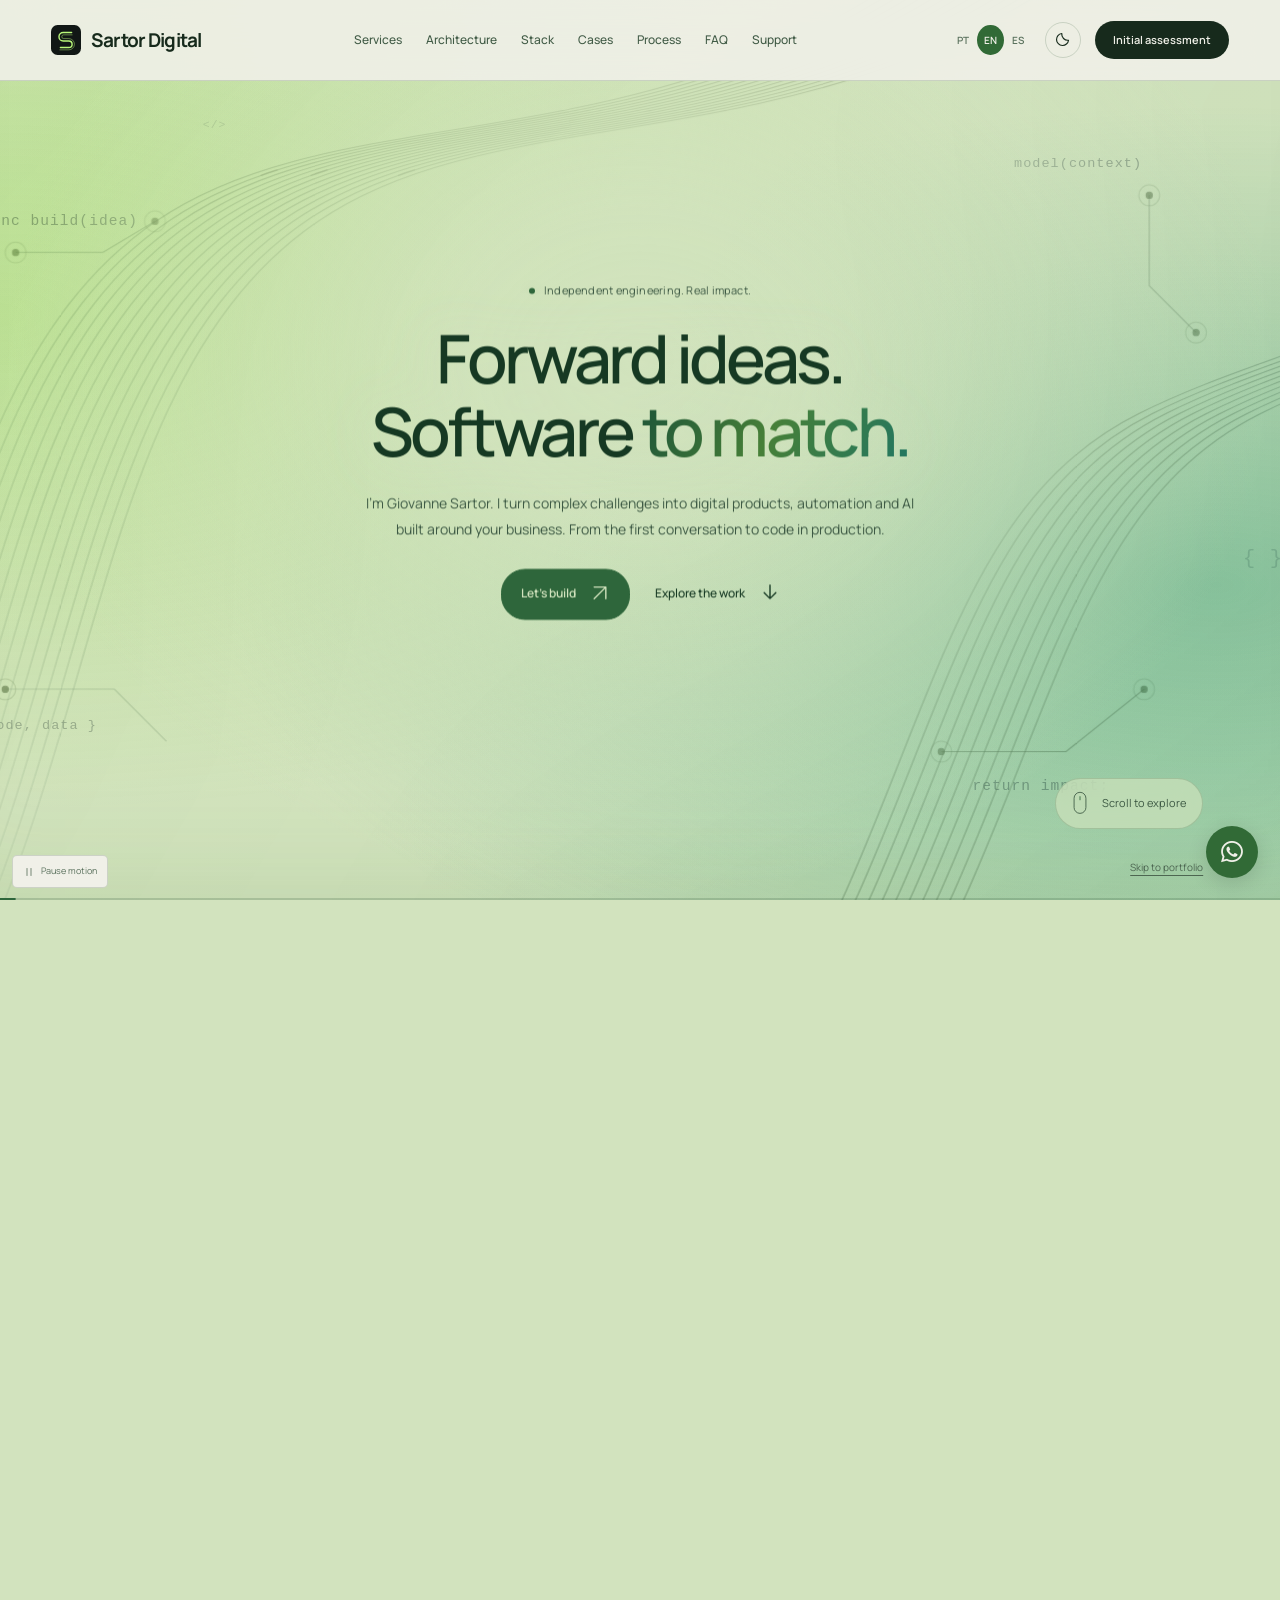
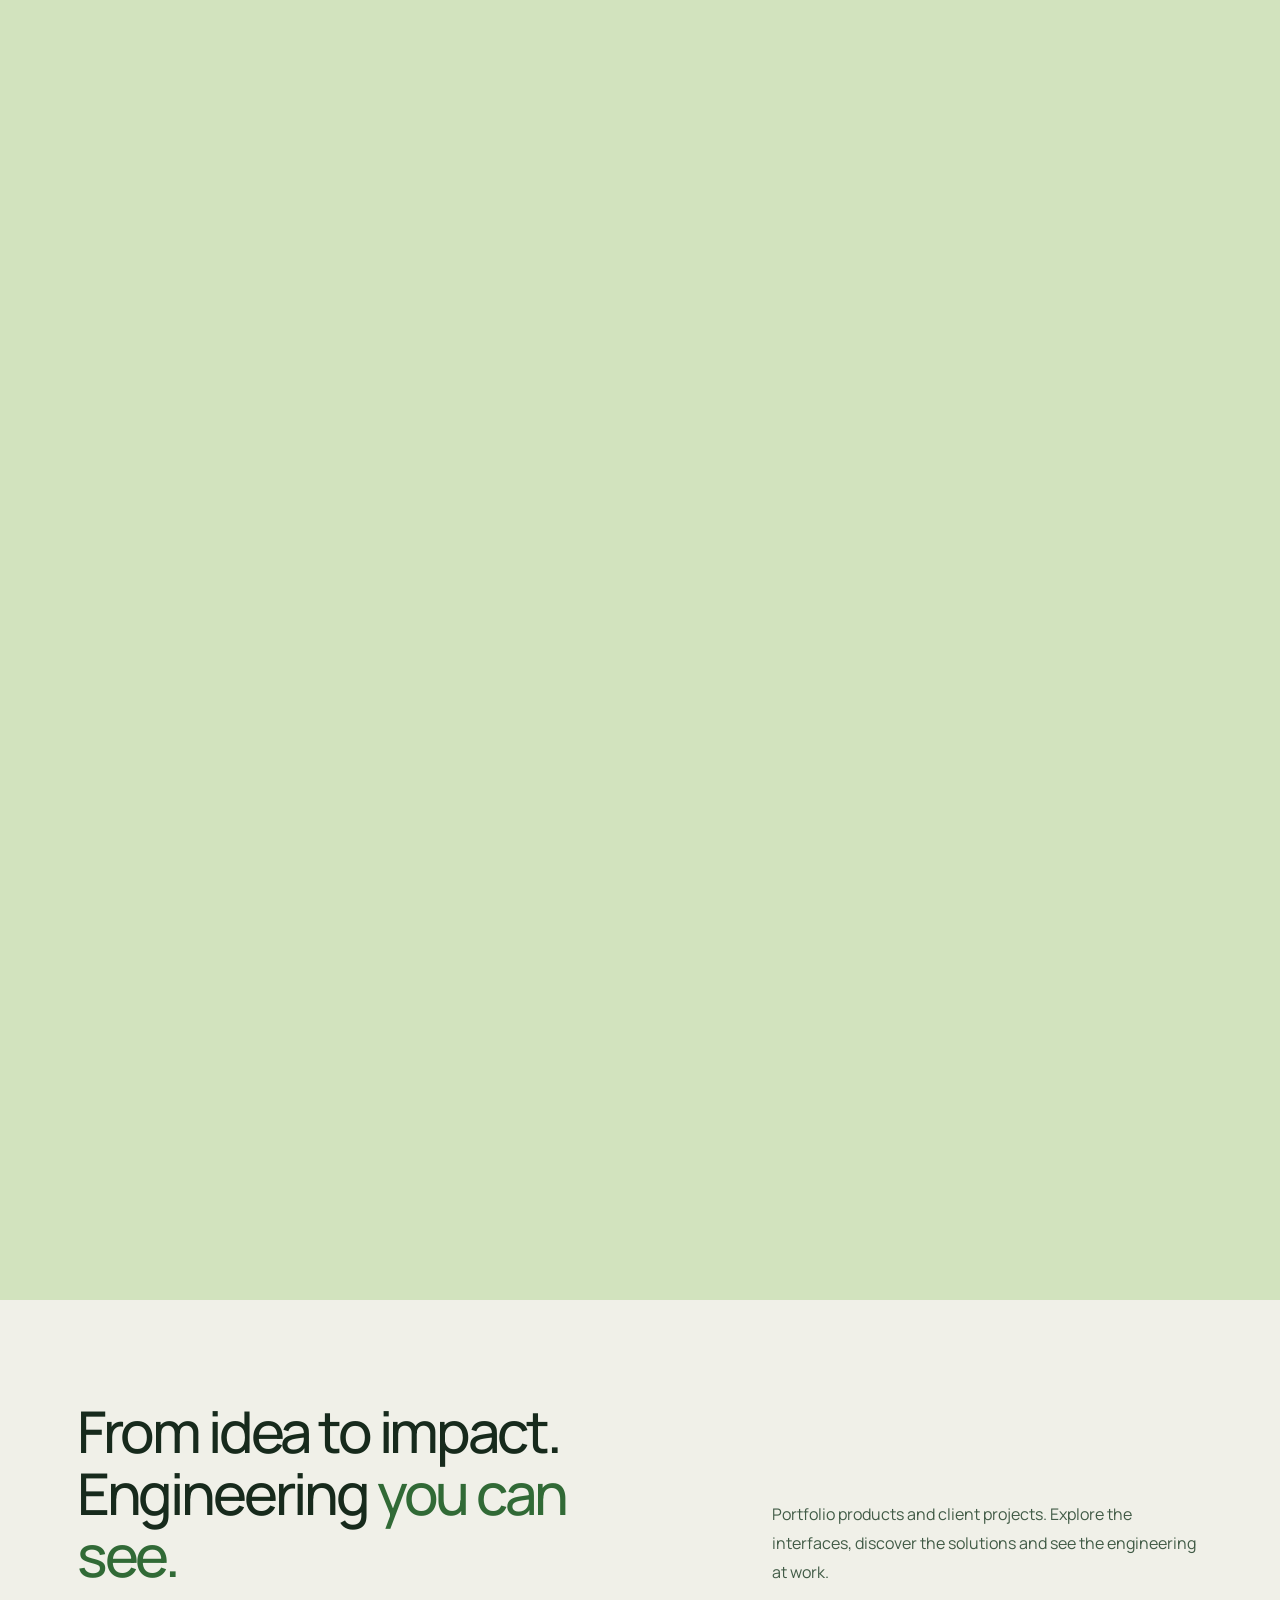
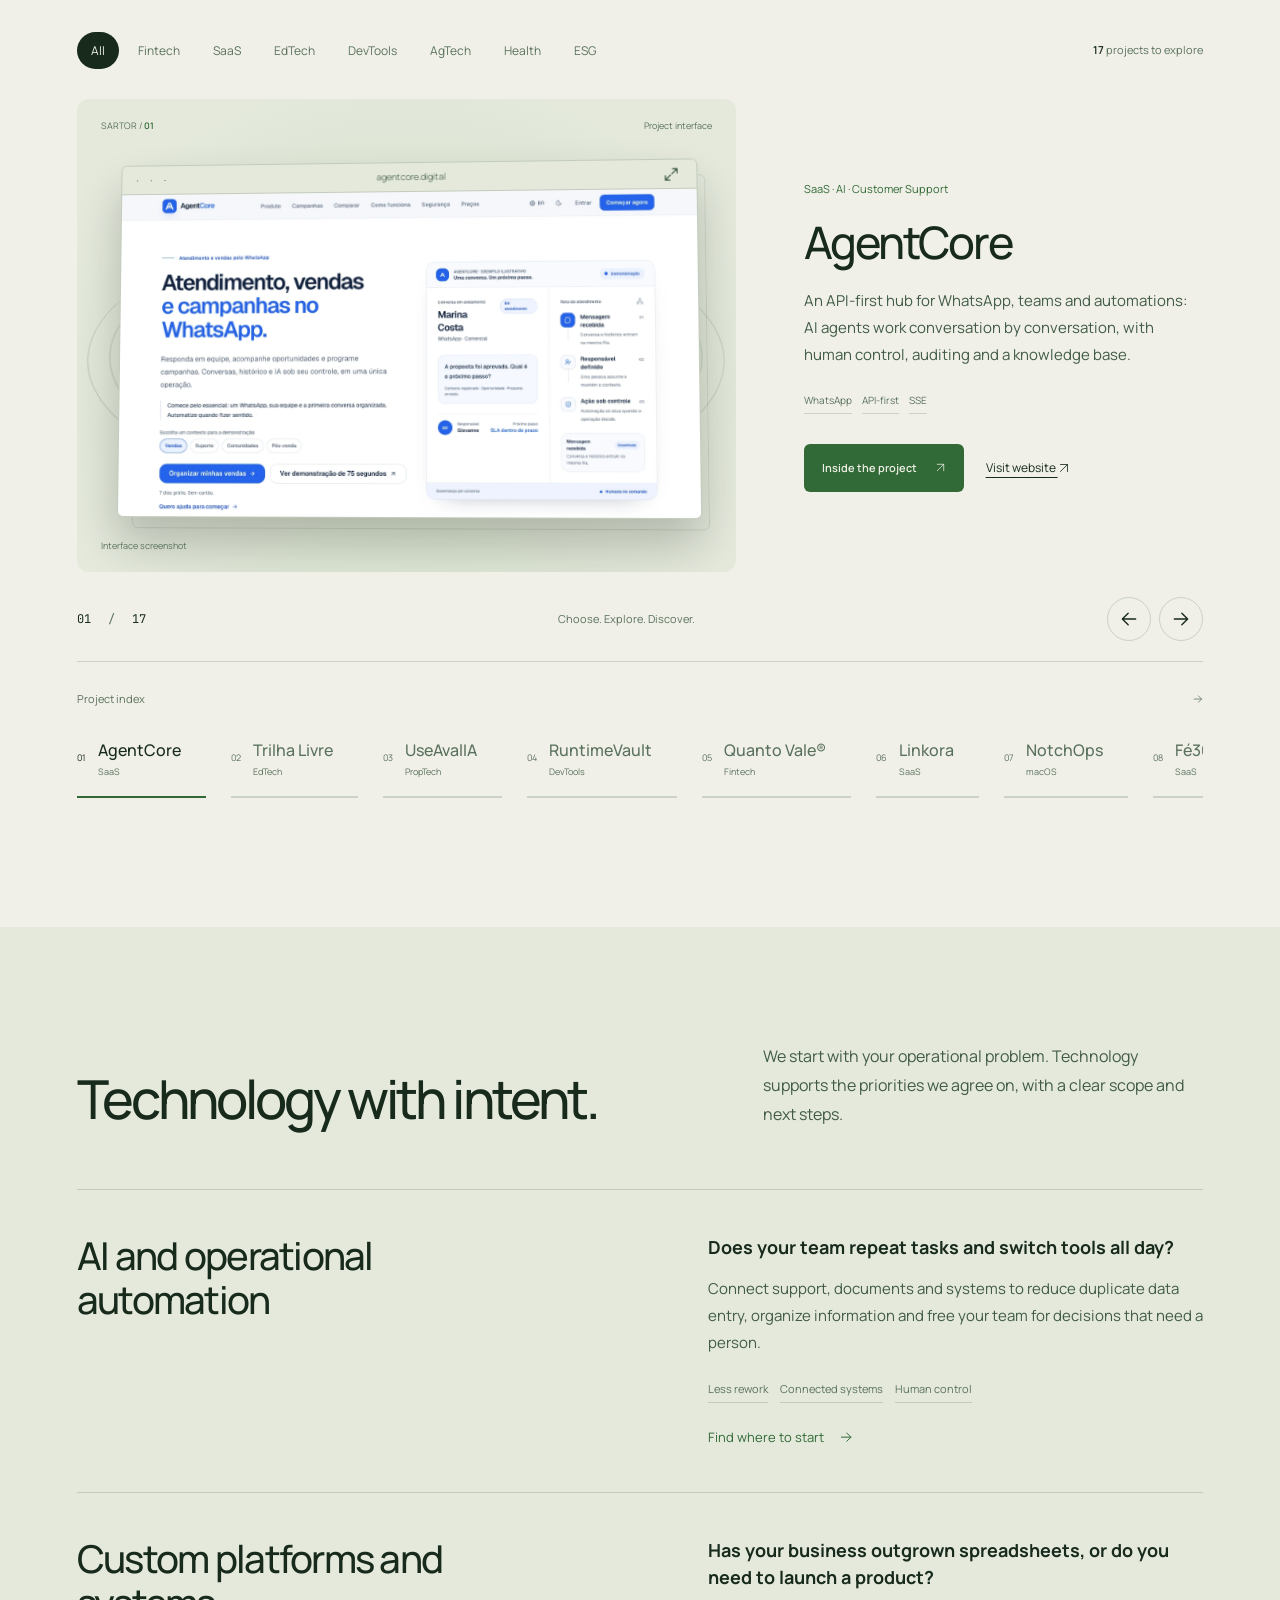
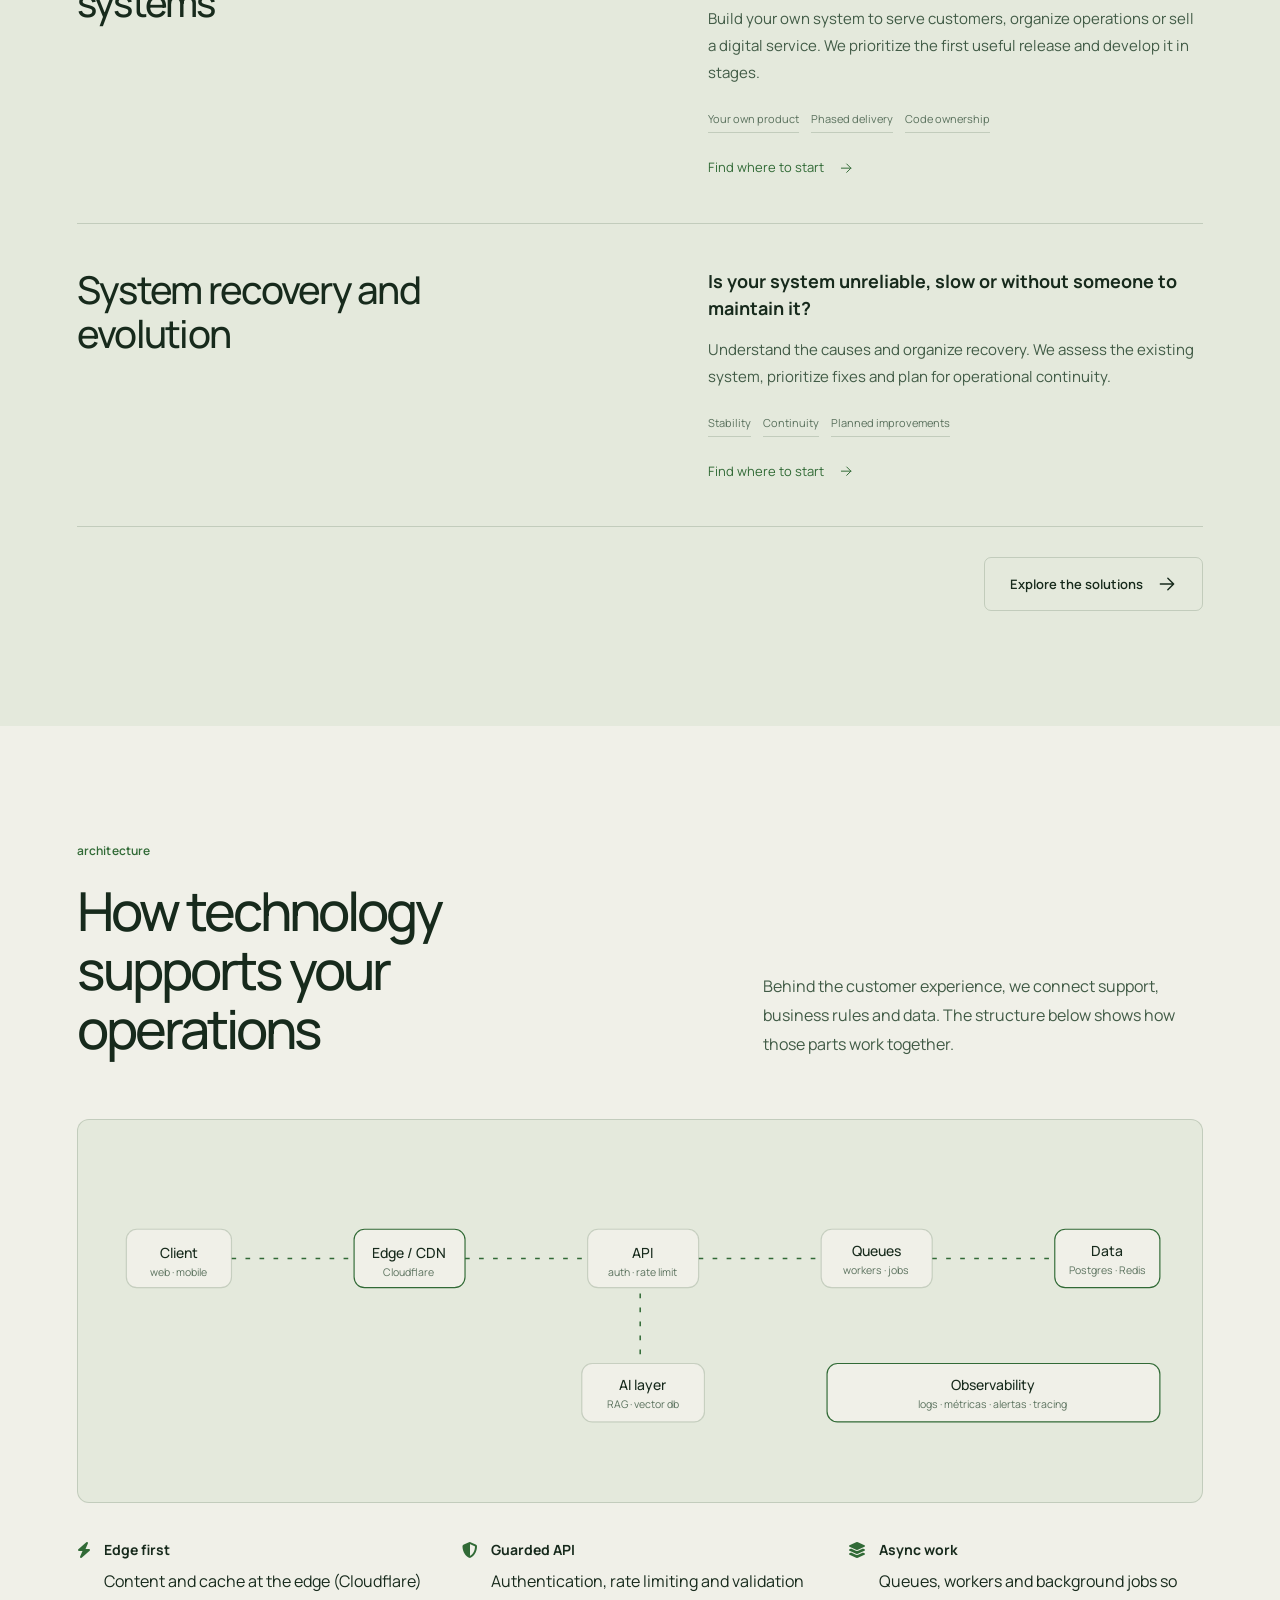
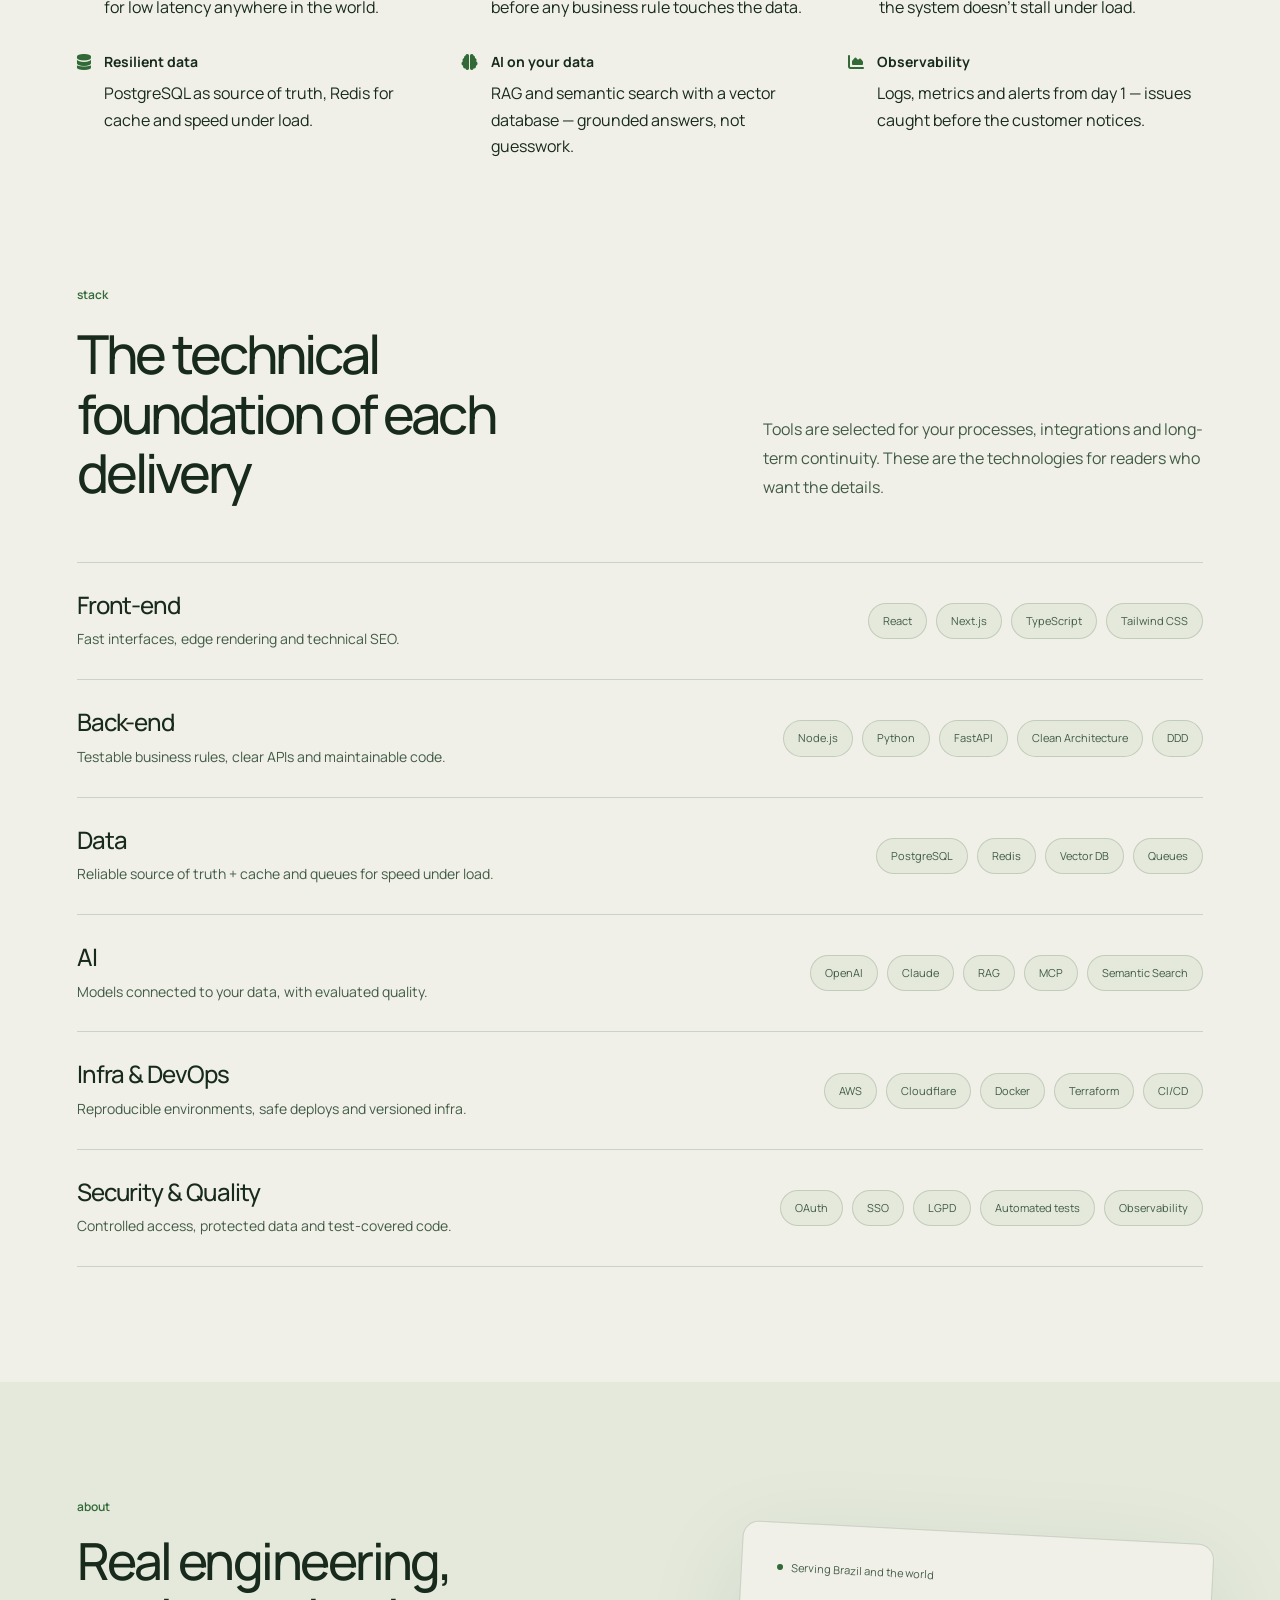
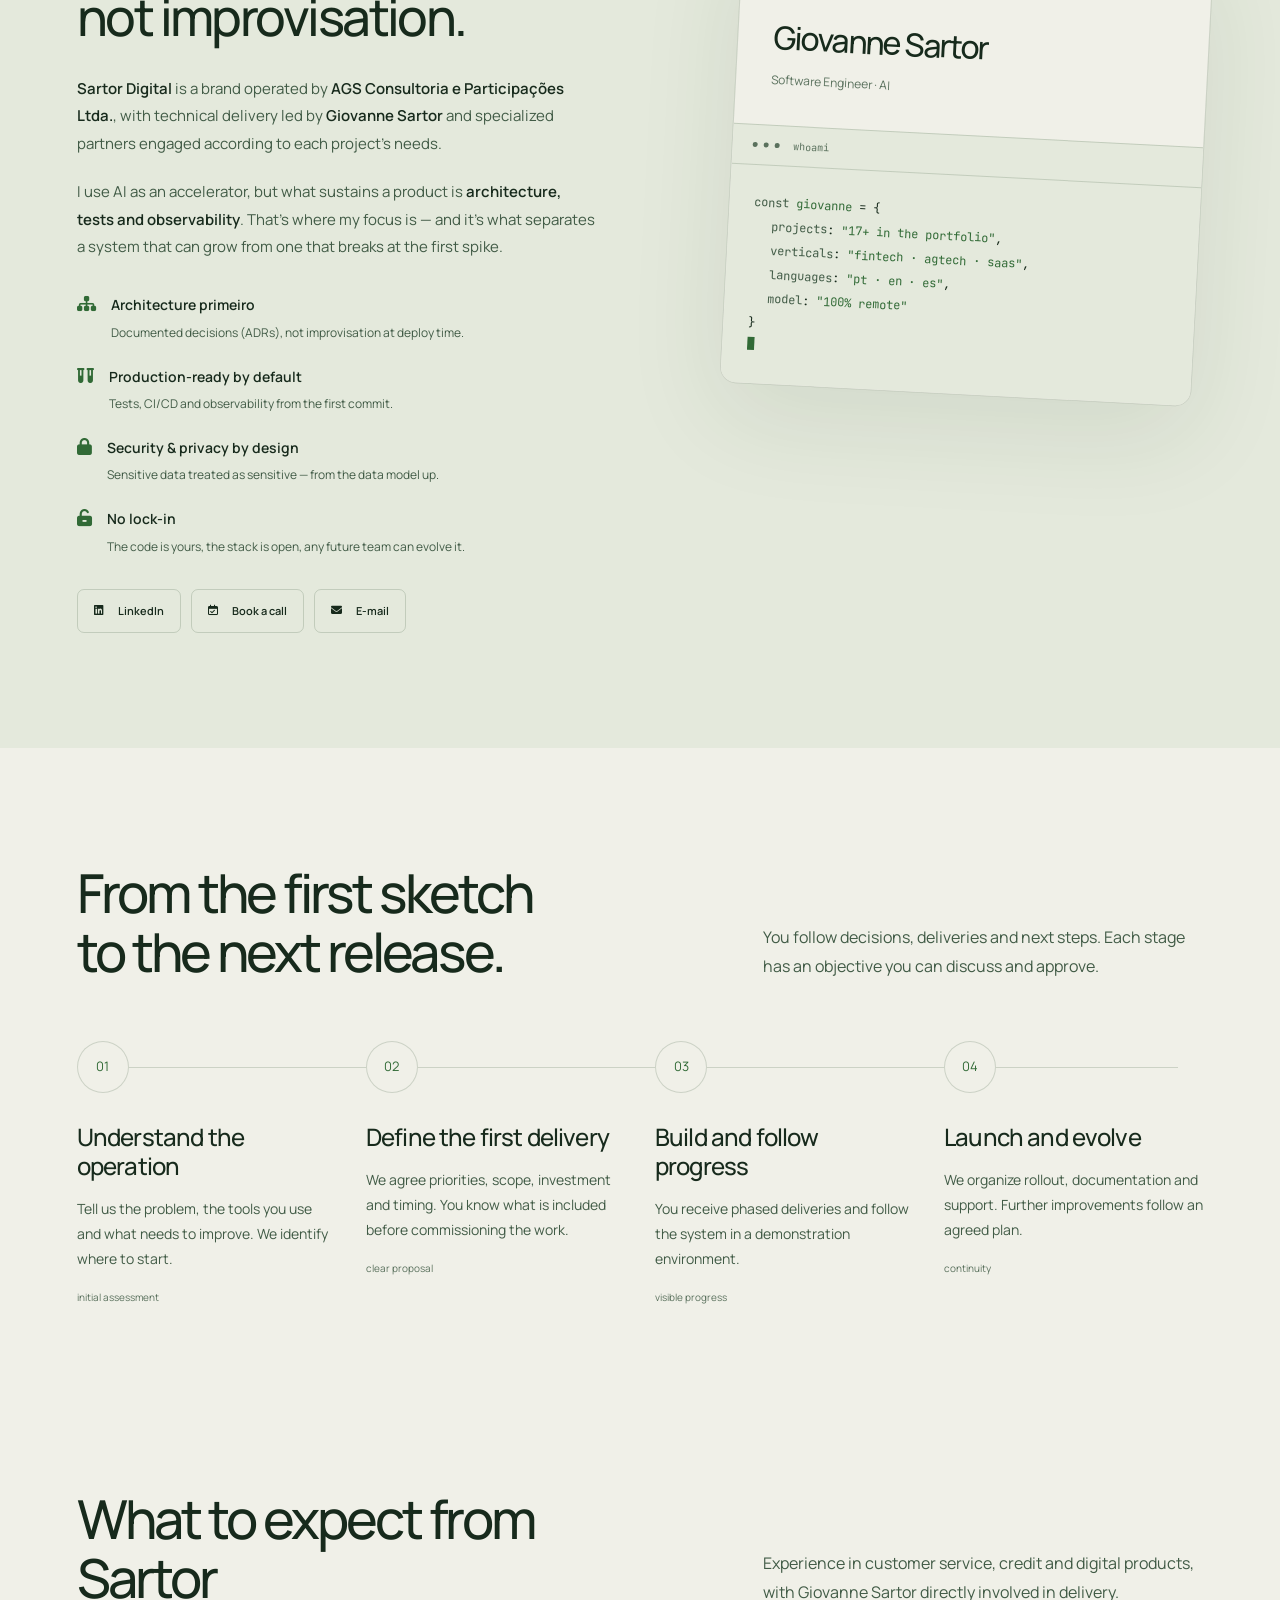
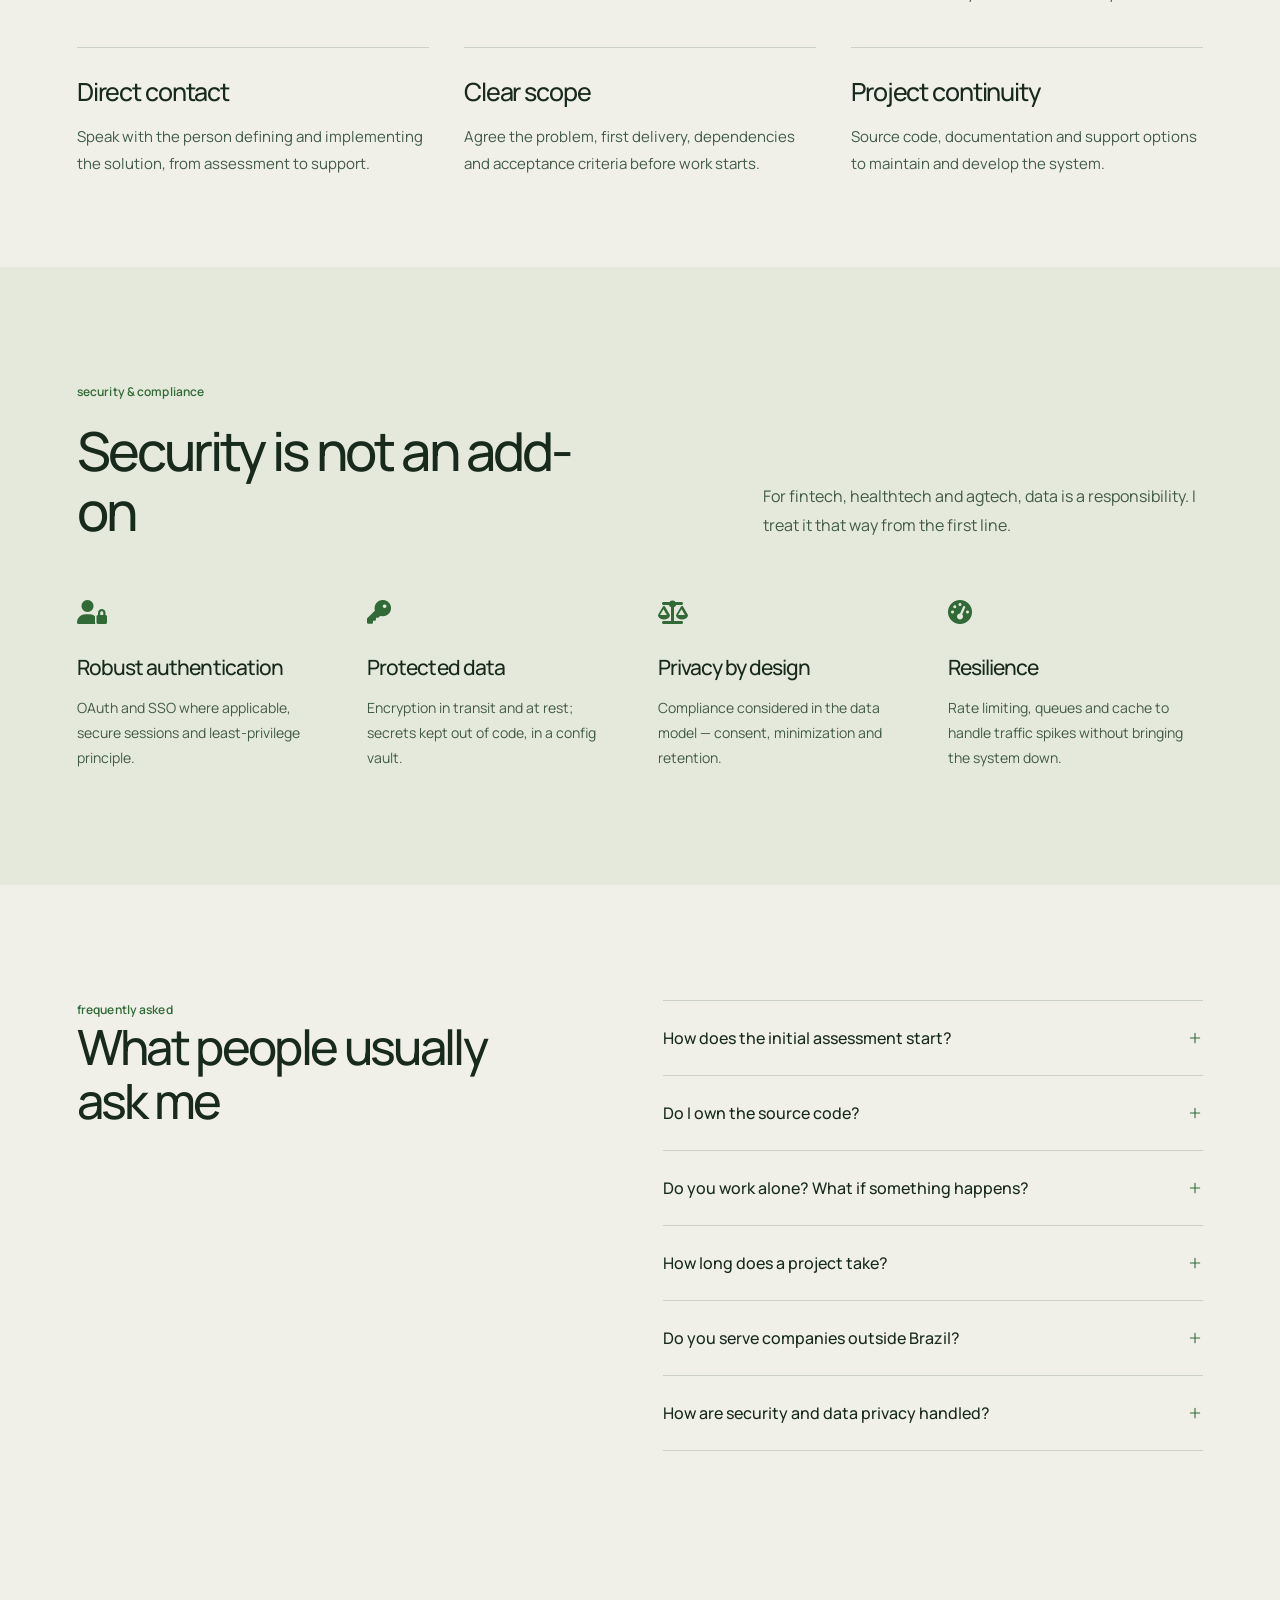
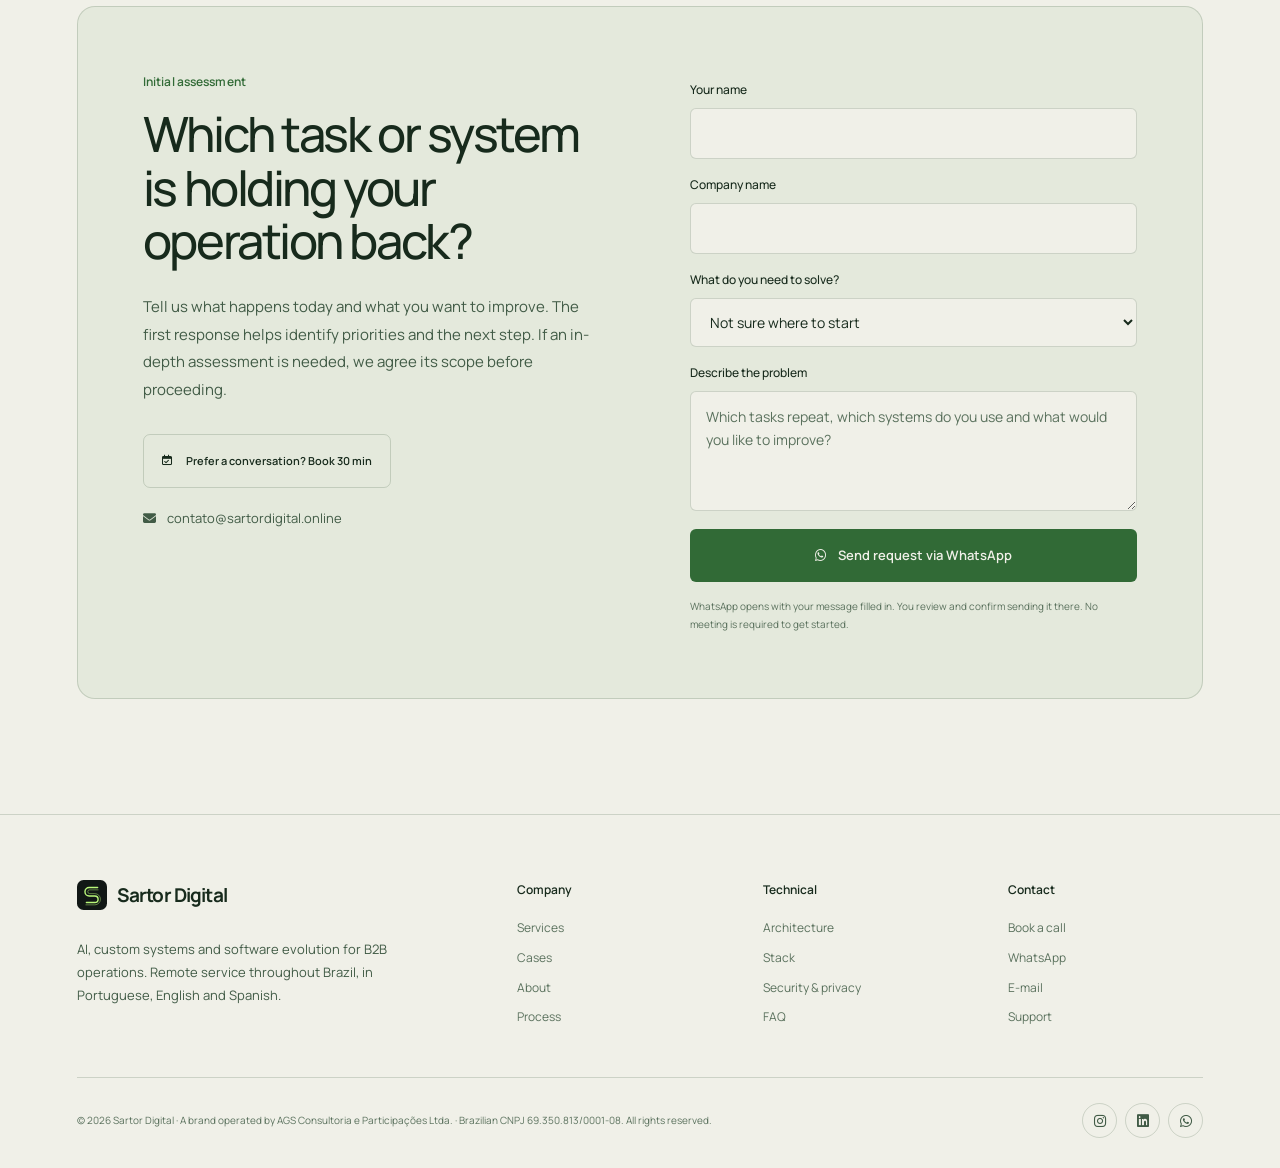
==== commit 93ca675c: "Give light mode a distinct sage palette across localized hero sections" ====
--- a/en/index.html
+++ b/en/index.html
@@ -160,7 +160,7 @@
   ]
 }
   </script>
-<link href="../assets/icons.css?v=20261116" rel="stylesheet"/><link href="../assets/experience.css?v=20261116-6" rel="stylesheet"/><link href="../assets/immersive.css?v=20261116-8" rel="stylesheet"/></head>
+<link href="../assets/icons.css?v=20261116" rel="stylesheet"/><link href="../assets/experience.css?v=20261116-6" rel="stylesheet"/><link href="../assets/immersive.css?v=20261116-9" rel="stylesheet"/></head>
 <body class="experience-home"><a class="skip-link" href="#main">Skip to content</a>
 <div class="bg-grid"></div>
 <div class="bg-halo"></div>
--- a/assets/immersive.css
+++ b/assets/immersive.css
@@ -87,3 +87,8 @@
 .motion-paused .signal-traces path,.immersive-static .signal-traces path,.immersive-failed .signal-traces path{animation-play-state:paused!important}
 .motion-paused .signal-code,.immersive-static .signal-code{transition:none}
 @media(prefers-reduced-motion:reduce){.signal-traces path{animation:none}.signal-lines,.signal-traces,.signal-nodes,.signal-code{transform:none!important;transition:none!important}}
+
+/* A visibly lighter sage opening, with dark ink and the same studio greens. */
+:root[data-theme="light"] .experience-home .hero.immersive-hero{--bg:#d2e3be;--bg-2:#c2d8ac;--text:#163923;--text-2:#3d5944;--text-3:#4d6651;--green:#2e663b;--green-2:#234f2d;--green-dim:#386d3020;--border:#2e583b33}
+:root[data-theme="light"] .immersive-intro h1 em{background-image:linear-gradient(115deg,#235a38 8%,#478038 48%,#217663)}
+:root[data-theme="light"] .signal-art{filter:brightness(.48) saturate(.8)}
